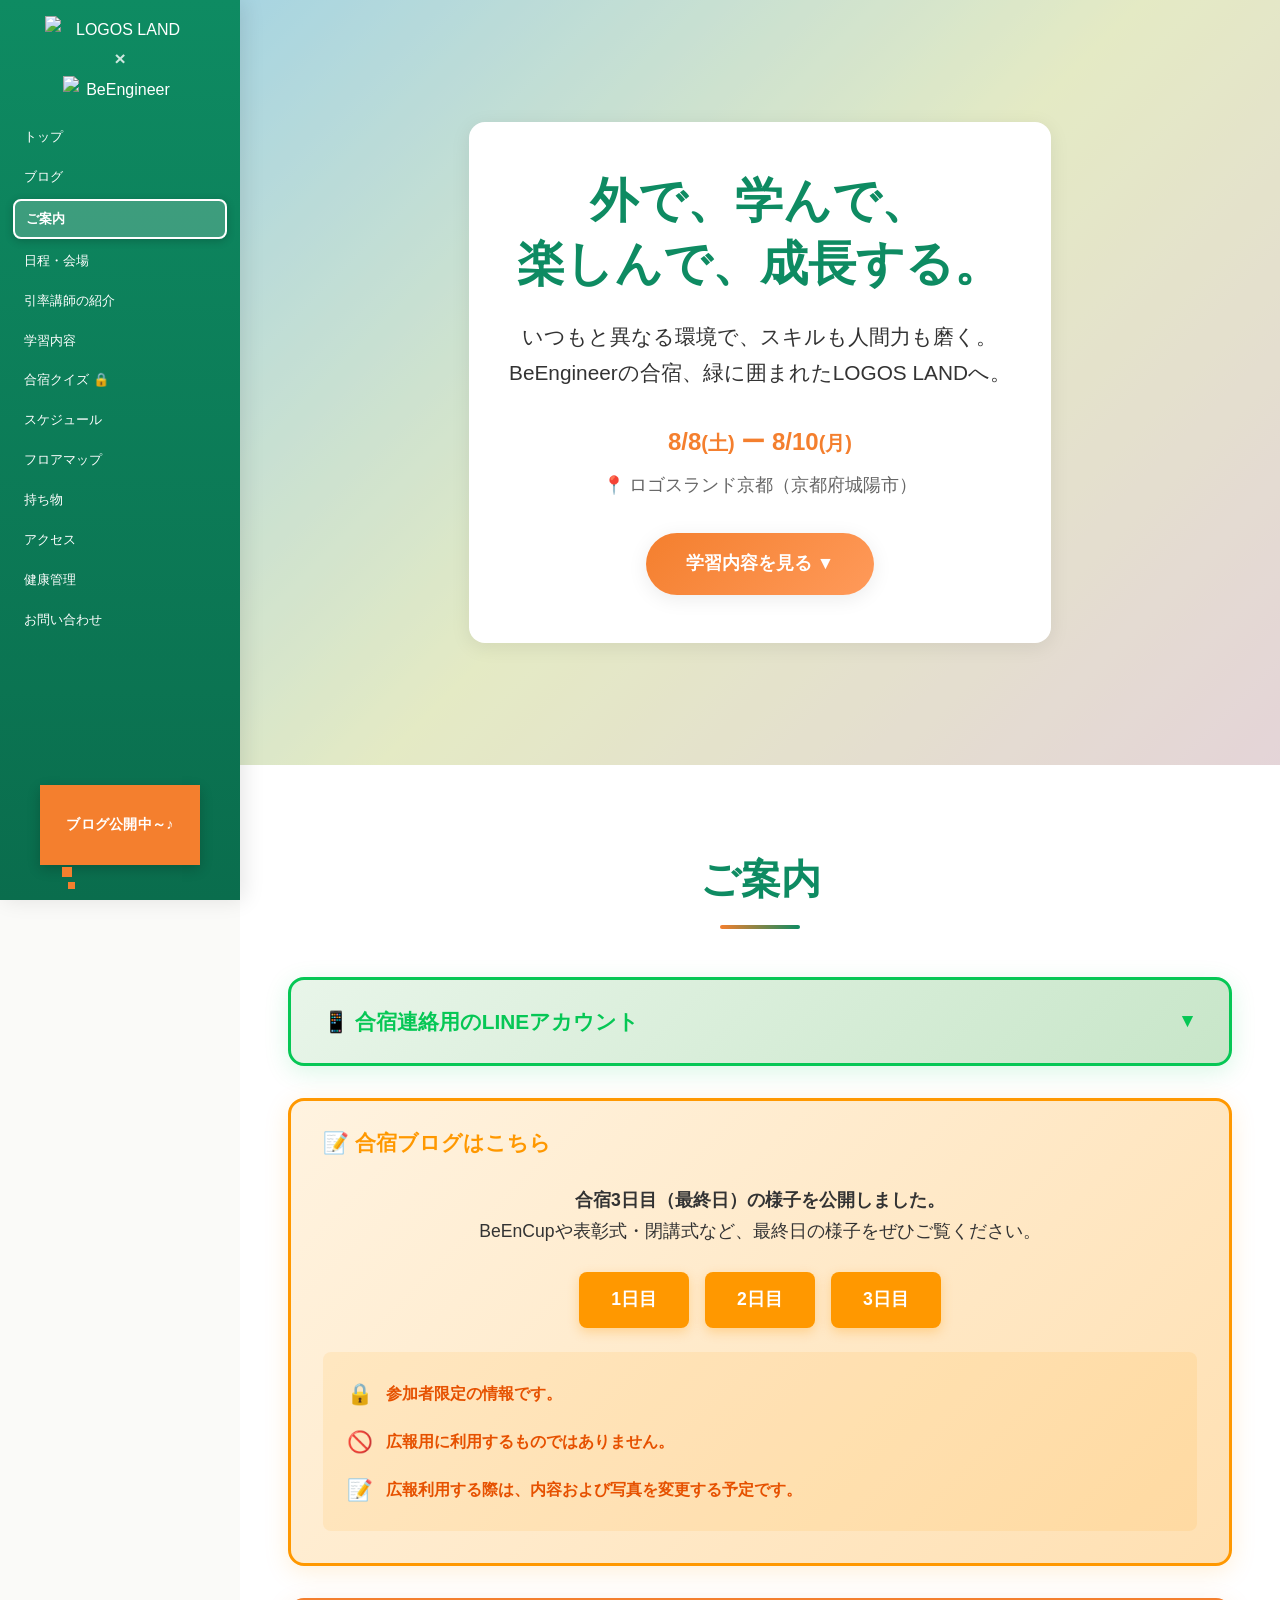
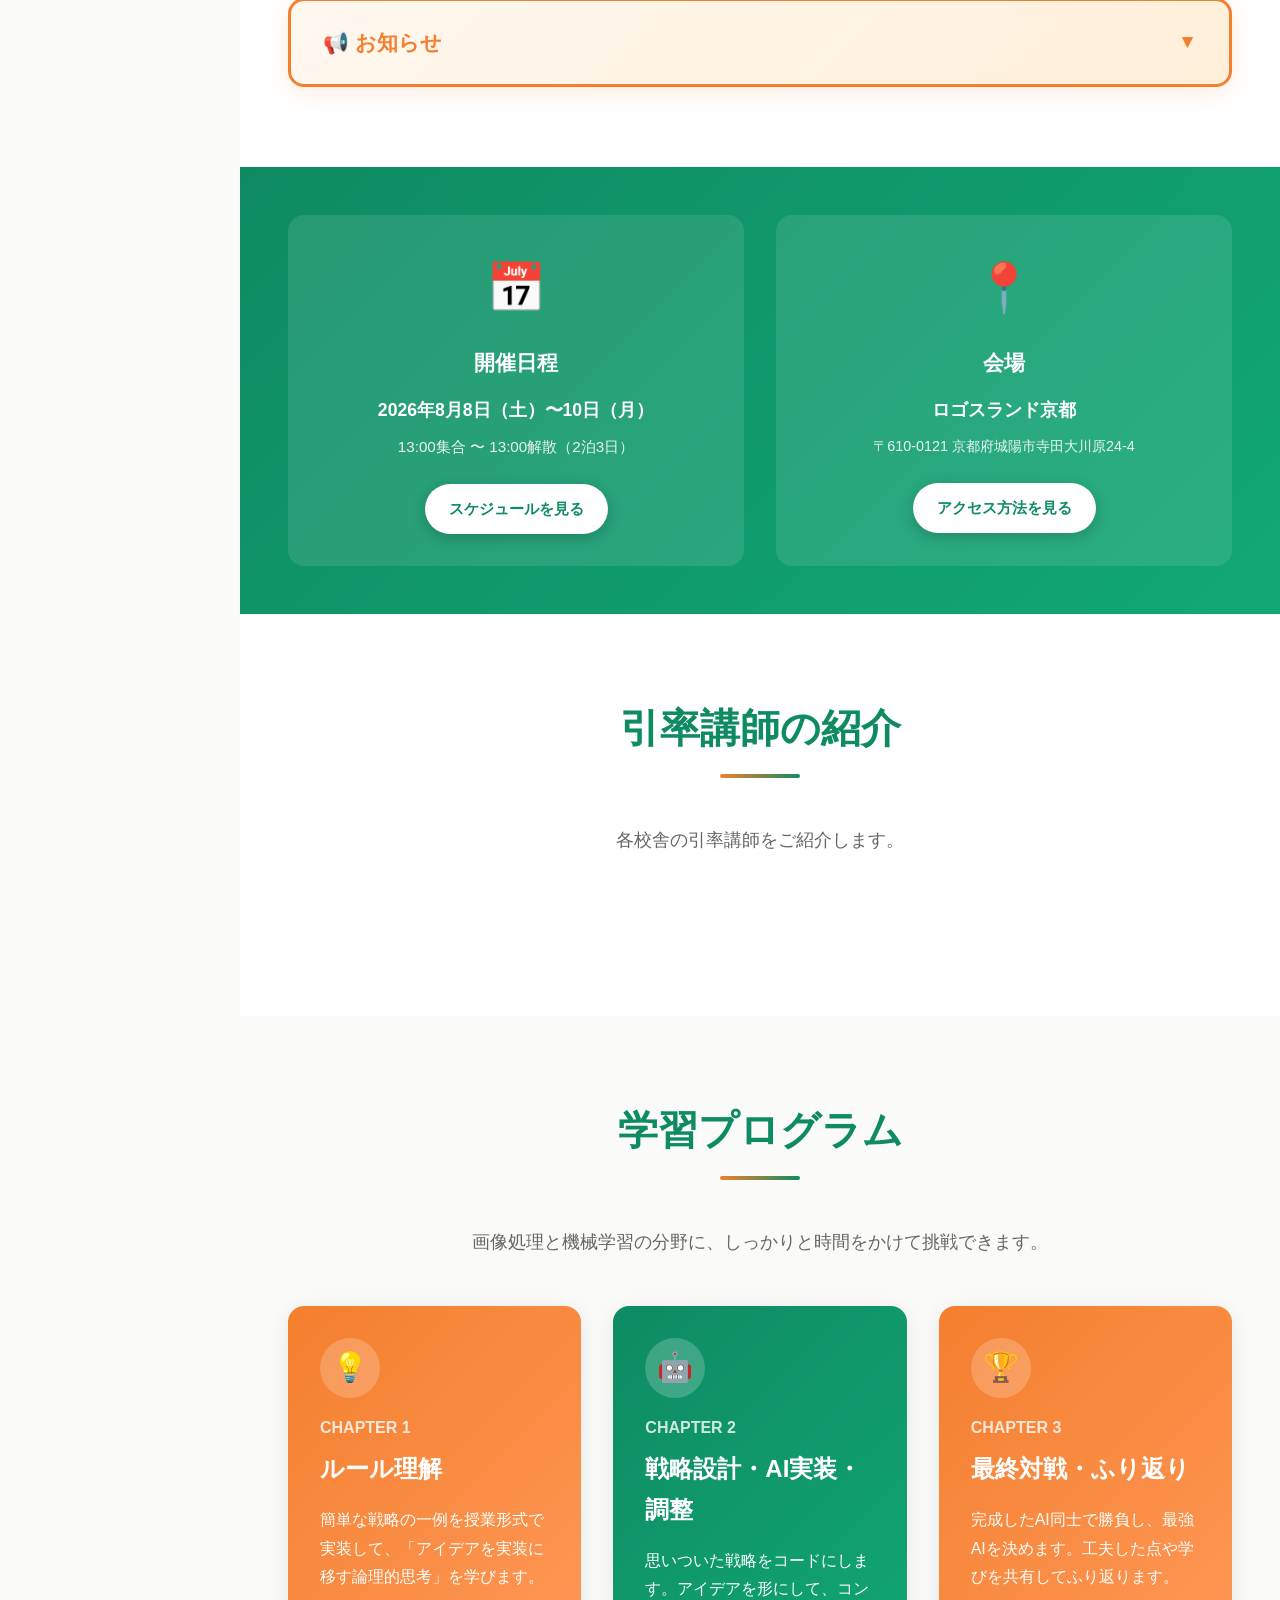
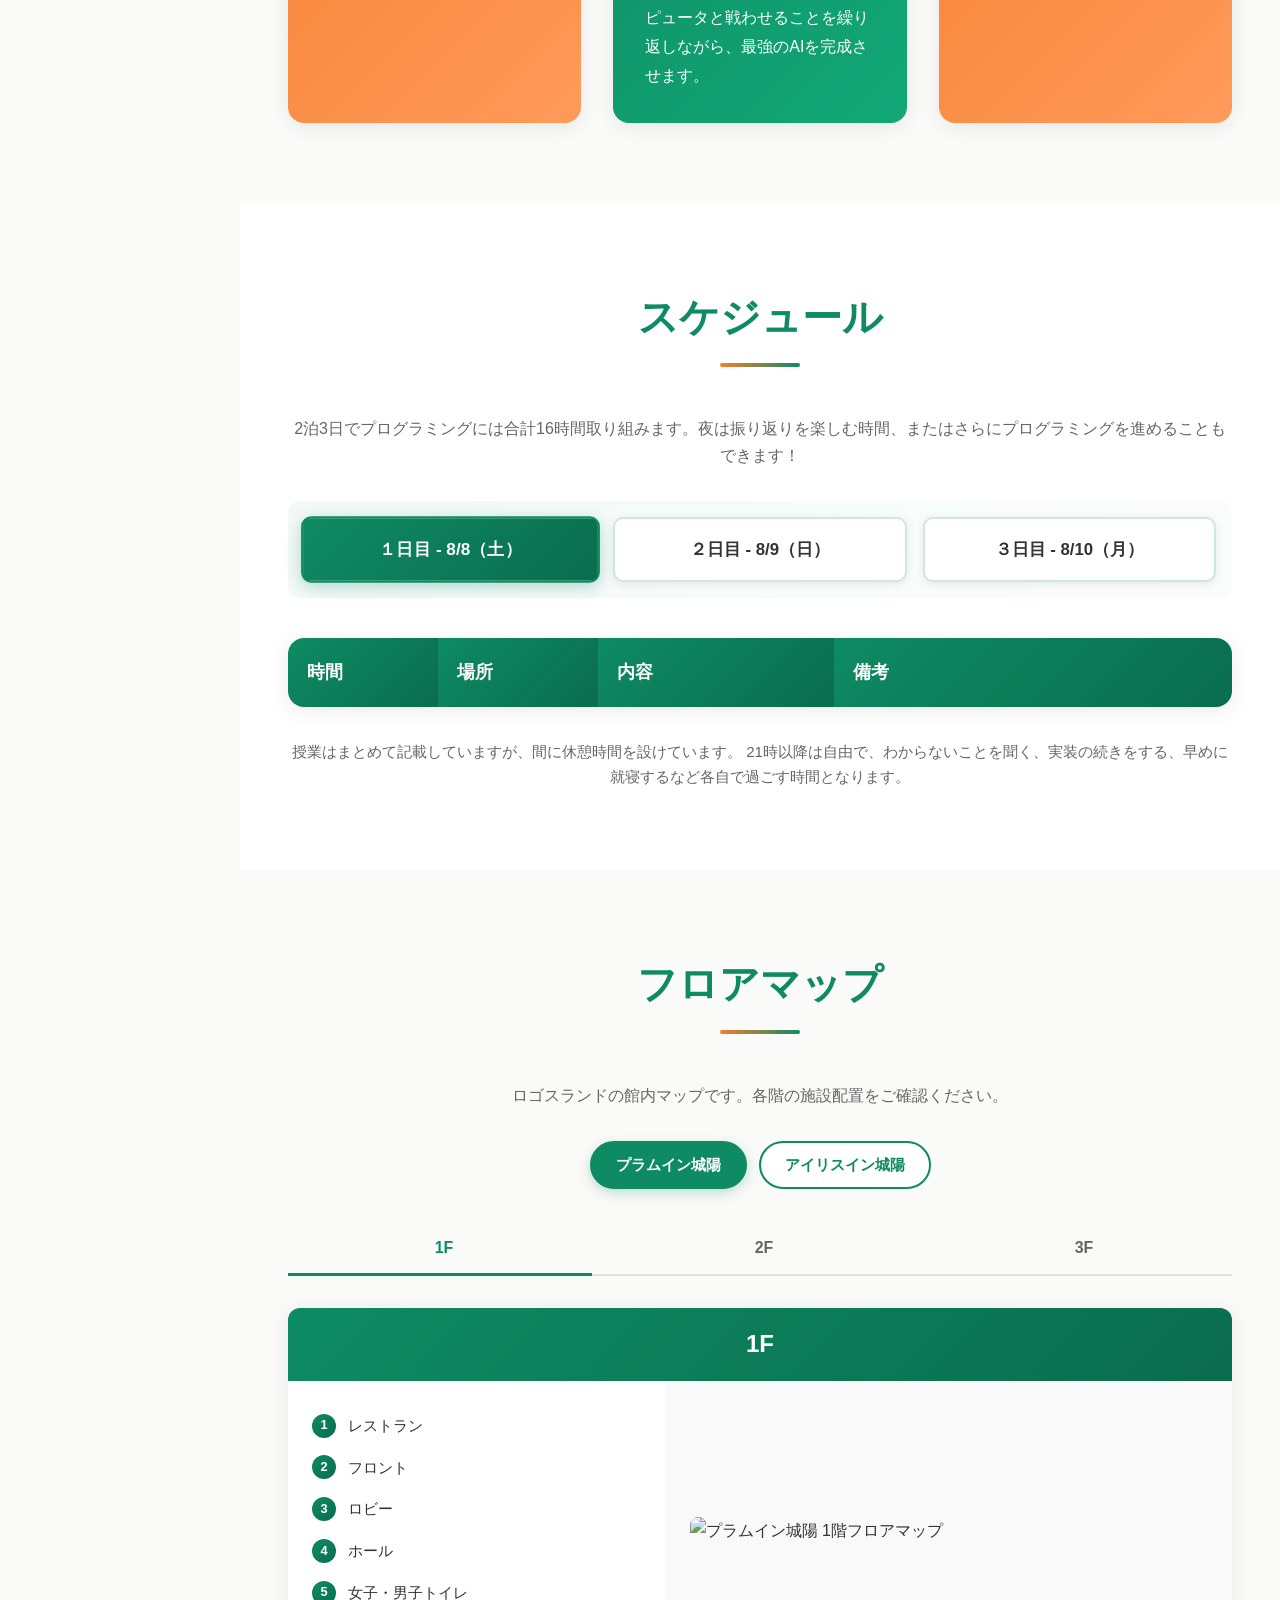
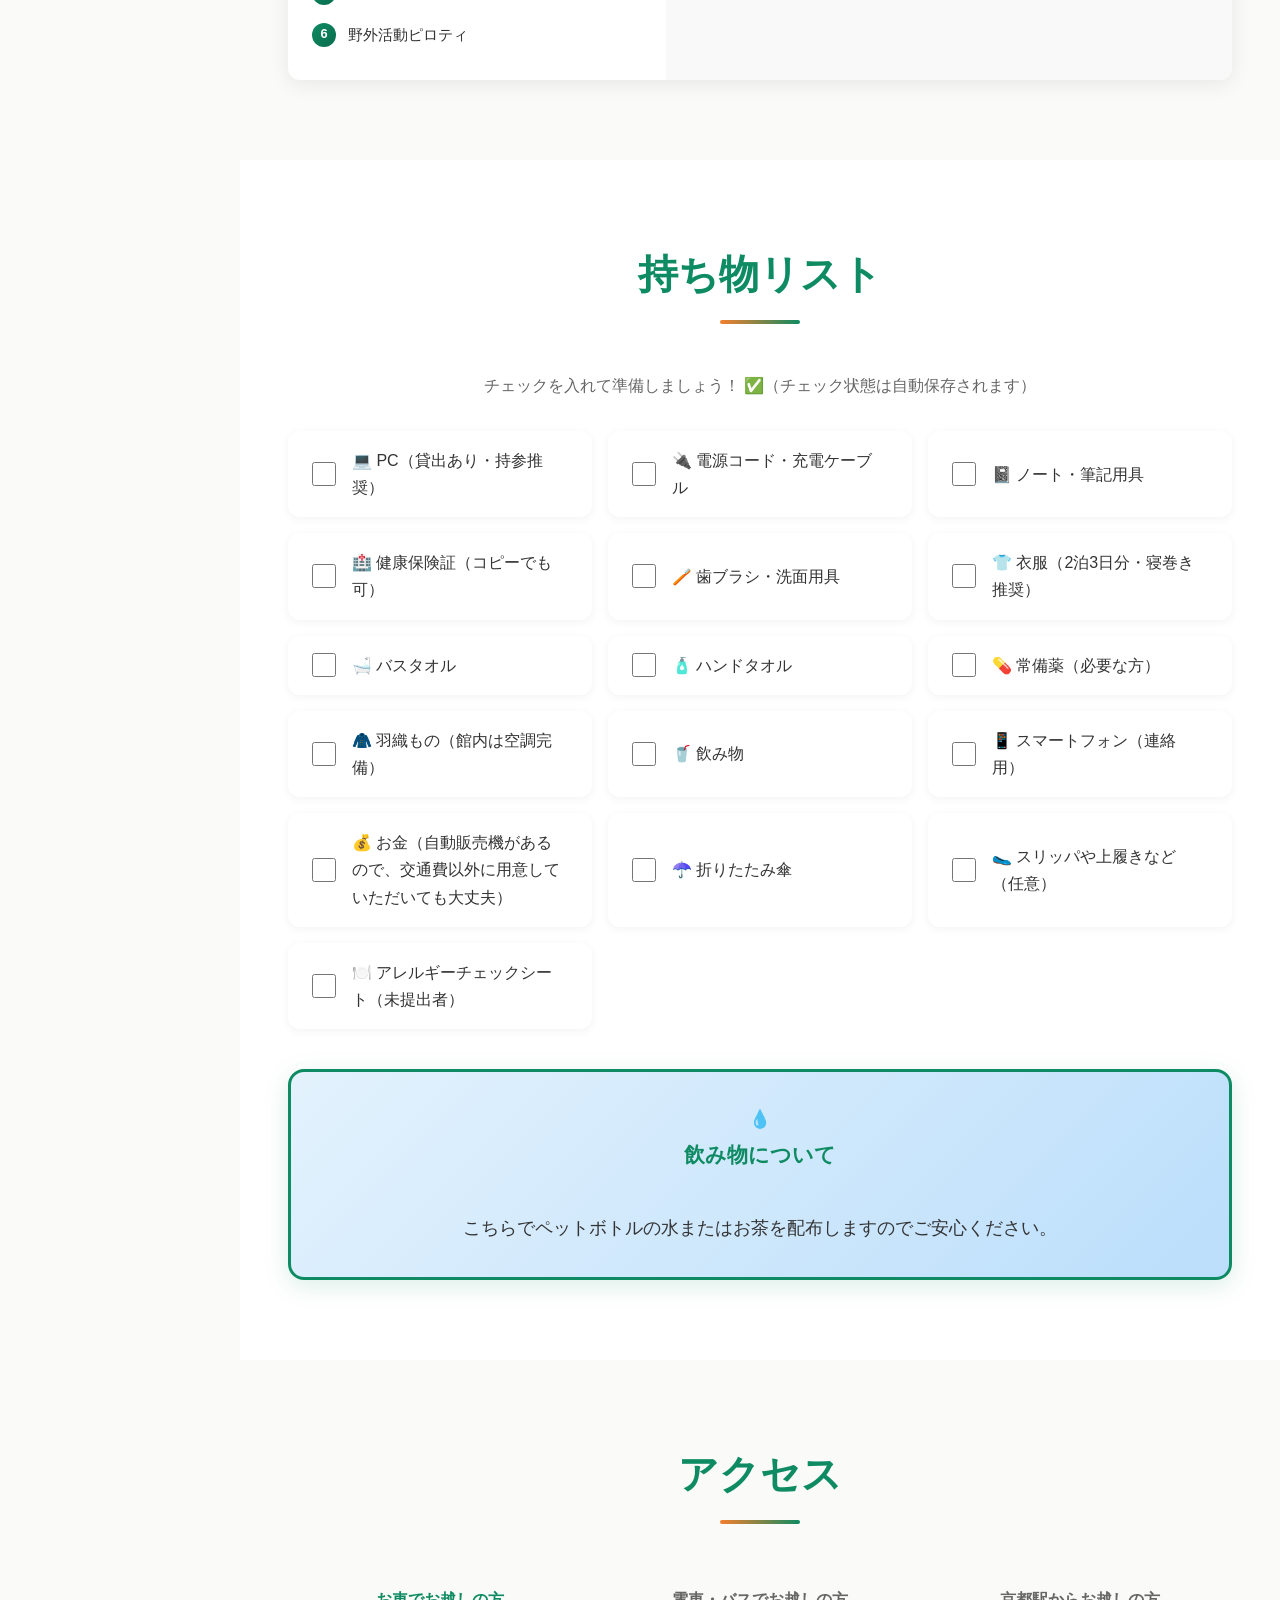
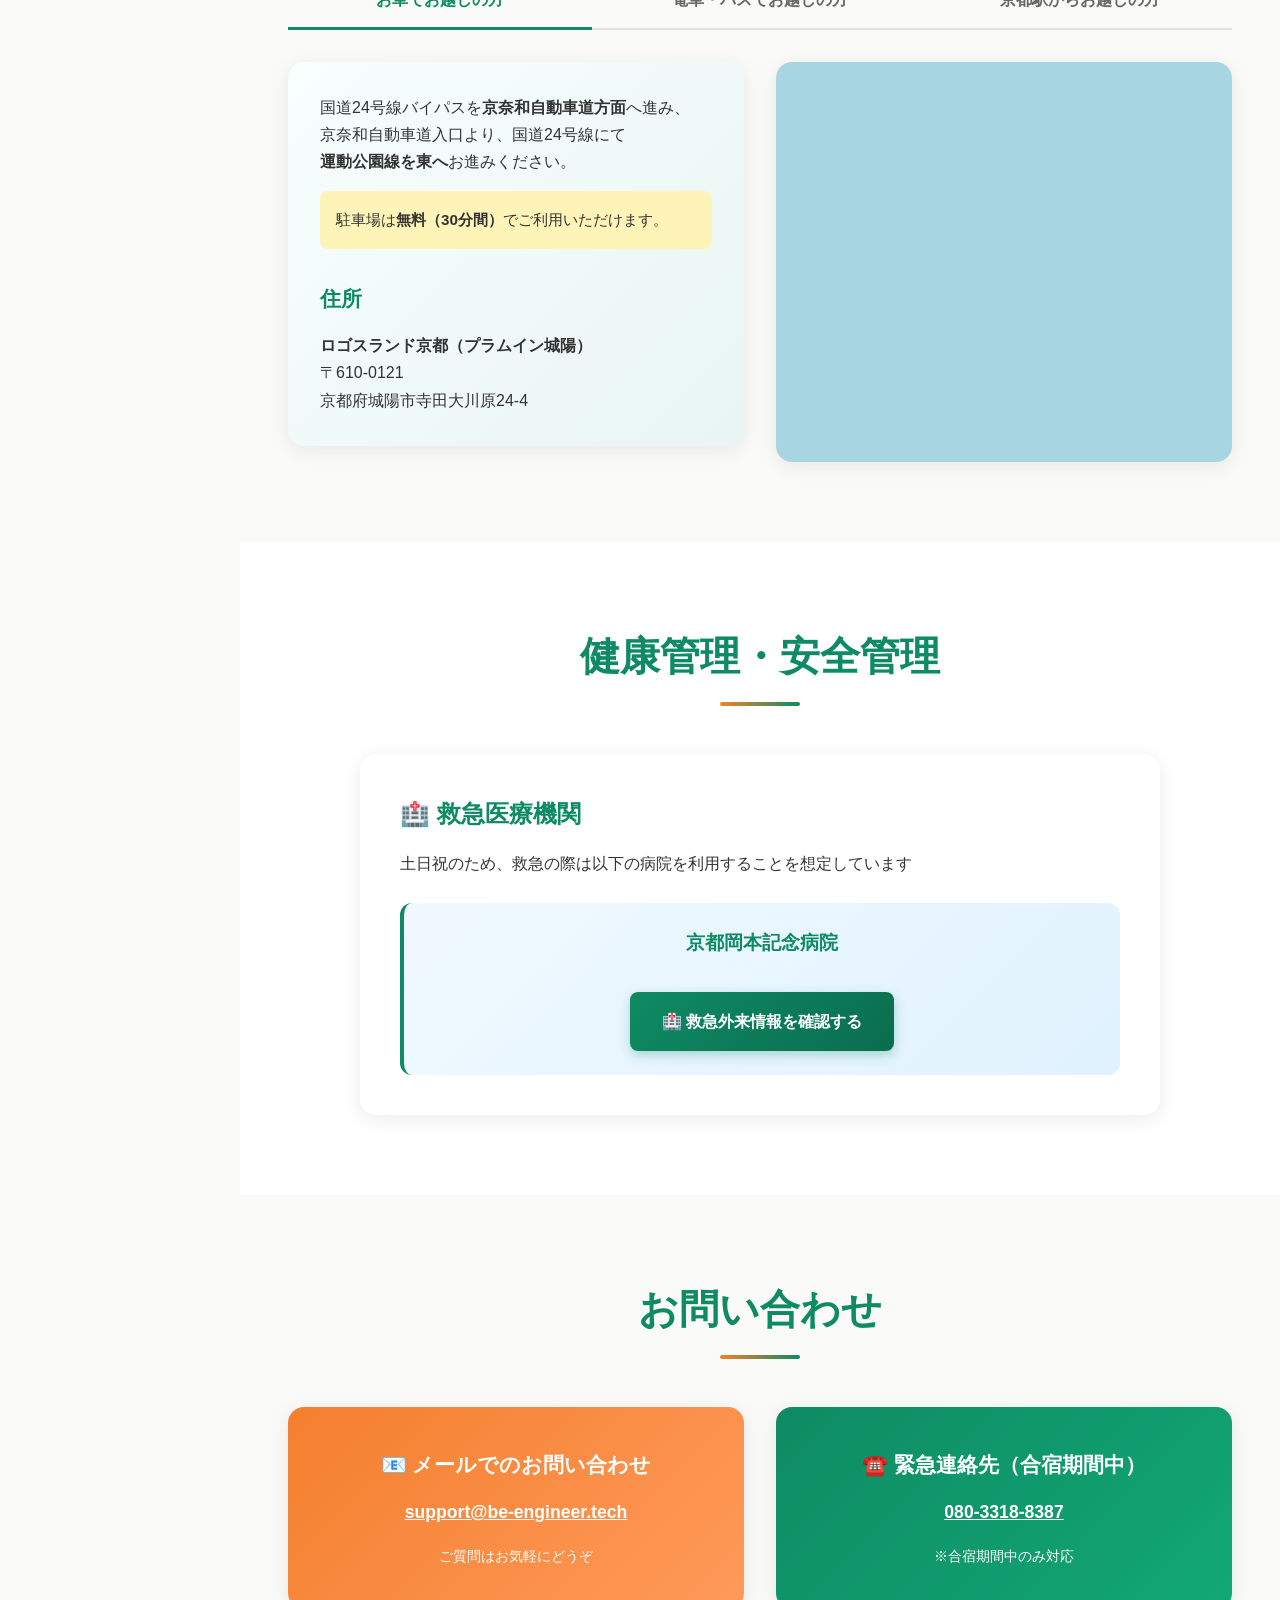
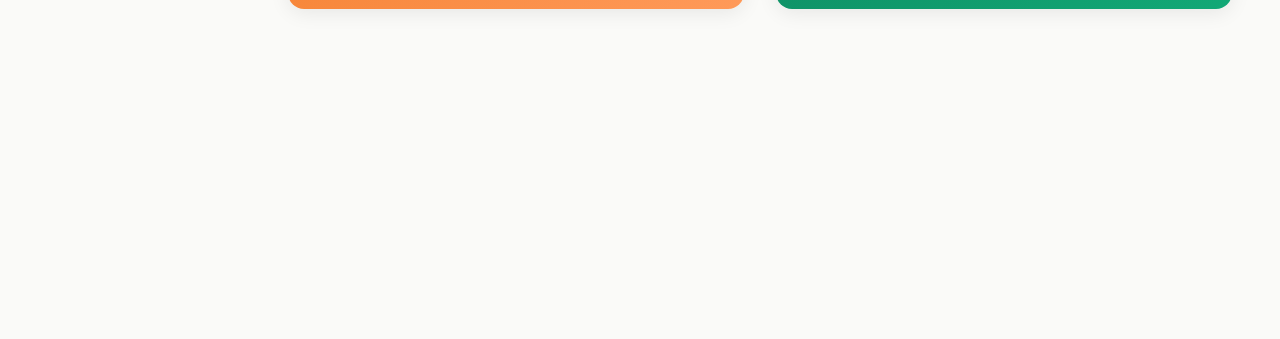
==== index.html @ 3ae6babd "合宿ブログ3日目を公開し、お知らせ・メニューへ掲載する Co-authored-by: Cursor <cursoragent@cursor.com>" ====
<!DOCTYPE html>
<html lang="ja">
<head>
    <meta charset="UTF-8">
    <meta name="viewport" content="width=device-width, initial-scale=1.0">
    <link rel="icon" type="image/svg+xml" href="assets/fav/favicon.svg">
    <meta name="description" content="BeEngineer プログラミング合宿 2026年8月8日〜10日 ロゴスランドで開催">
    <title>BeEngineer Programming Camp | ロゴスランド合宿</title>
    <link rel="stylesheet" href="styles.css">
    </head>
<body>
    <!-- ハンバーガー / サイドバー / オーバーレイ（共通コンポーネント / assets/sidebar.js が描画） -->
    <div id="site-sidebar" data-variant="public"></div>

    <!-- メインコンテンツ -->
    <main class="main-content">
    
        <!-- ヒーローセクション -->
        <section id="hero" class="hero">
            <div class="hero-content">
                <div class="hero-panel">
                <h1 class="hero-title">外で、学んで、<br>楽しんで、成長する。</h1>
                <p class="hero-subtitle">いつもと異なる環境で、<br class="sp-br">スキルも人間力も磨く。<br>BeEngineerの合宿、<br class="sp-br">緑に囲まれたLOGOS LANDへ。</p>
                <div class="hero-date">8/8<small>(土)</small> ー 8/10<small>(月)</small></div>
                <div class="hero-location">📍 ロゴスランド京都（京都府城陽市）</div>
                <a href="#program" class="hero-cta">学習内容を見る ▼</a>
                </div>
            </div>
        </section>

        <!-- ご案内 -->
        <section id="guide" class="section">
            <div class="container">
                <h2 class="section-title">ご案内</h2>
                <!-- <div class="guide-toggle-wrapper" data-guide-toggle>
                    <div class="guide-toggle-header">
                        <span class="guide-toggle-title">📍 集合場所・注意事項を確認</span>
                        <span class="guide-toggle-icon">▼</span>
                    </div>
                    <div class="guide-content">
                    <div class="guide-text">
                        <p class="guide-main">初日13:00ごろから</p>
                        <p class="guide-detail">
                            <strong>JR奈良線・城陽駅の改札前</strong>でスタッフが待機しています<br>
                            （写真の赤枠の範囲にいます！）
                        </p>
                        <p class="guide-detail">
                            <strong>13:07発のバス</strong>までご案内します。
                        </p>
                        <p class="guide-note">
                            ※一緒に乗車しますので、降車のタイミングもご案内します。
                        </p>
                        
                        <div class="guide-notice-inline">
                            <p class="guide-notice-item">
                                <span class="guide-notice-icon">⚠️</span>
                                <strong>城陽駅周辺にはコンビニがありませんのでご注意ください。</strong>
                            </p>
                            <p class="guide-notice-item">
                                <span class="guide-notice-icon">🍱</span>
                                <strong>14:00集合後、合宿プログラム開始となりますので、集合時間までの間に昼食を済ませるようお願いします。</strong>
                            </p>
                            <p class="guide-notice-contact">
                                （判断が難しい場合は、各校舎にご連絡ください。）
                            </p>
                        </div>
                    </div>
                    <div class="guide-image">
                        <img src="assets/guide/station.jpeg" alt="城陽駅 改札前の待ち合わせ場所" loading="lazy">
                    </div>
                    </div>
                </div> -->
                
                <div class="line-info-box" data-line-toggle>
                    <div class="line-toggle-header">
                        <span class="line-toggle-title">📱 合宿連絡用のLINEアカウント</span>
                        <span class="line-toggle-icon">▼</span>
                    </div>
                    <div class="line-info-content-wrapper">
                    <div class="line-info-content">
                        <div class="line-character line-character-left">
                            <img src="assets/fav/dot_boy.svg" alt="キャラクター" class="line-character-img">
                        </div>
                        <div class="line-qr-section">
                            <img src="assets/guide/BeEn2026LINE_QR.png" alt="BeEngineer合宿2026 LINE QRコード" class="line-qr-code">
                            <p class="line-link">
                                <a href="https://lin.ee/WqdaffN" target="_blank" rel="noopener noreferrer">https://lin.ee/WqdaffN</a>
                            </p>
                            <div class="line-text-section">
                                <p class="line-account-name">
                                    <strong>BeEngineer_合宿_2026</strong>
                                </p>
                                <p class="line-description">
                                    合宿関連のご連絡はこちらから送らせていただきます。
                                </p>
                            </div>
                        </div>
                        <div class="line-character line-character-right">
                            <img src="assets/fav/dot_girl.svg" alt="キャラクター" class="line-character-img">
                        </div>
                    </div>
                    </div>
                </div>
                
                <div id="blog" class="blog-update-box" data-blog-update-toggle>
                    <div class="blog-update-header">
                        <span class="blog-update-title">📝 合宿ブログはこちら</span>
                        <span class="blog-update-icon">▼</span>
                    </div>
                    <div class="blog-update-content">
                        <p class="blog-update-text">
                            <strong>合宿3日目（最終日）の様子を公開しました。</strong><br>
                            BeEnCupや表彰式・閉講式など、最終日の様子をぜひご覧ください。
                        </p>
                        <div class="blog-update-links" style="display: flex; gap: 1rem; justify-content: center; flex-wrap: wrap; margin-bottom: 1.5rem;">
                            <a href="blog/day1.html" class="blog-link-btn" data-available-from="2026-08-08T00:00:00">1日目</a>
                            <a href="blog/day2.html" class="blog-link-btn" data-available-from="2026-08-09T00:00:00">2日目</a>
                            <a href="blog/day3.html" class="blog-link-btn" data-available-from="2026-08-10T00:00:00">3日目</a>
                        </div>
                        <div class="blog-update-notice">
                            <p class="blog-notice-item">
                                <span class="blog-notice-icon">🔒</span>
                                <strong>参加者限定の情報です。</strong>
                            </p>
                            <p class="blog-notice-item">
                                <span class="blog-notice-icon">🚫</span>
                                <strong>広報用に利用するものではありません。</strong>
                            </p>
                            <p class="blog-notice-item">
                                <span class="blog-notice-icon">📝</span>
                                <strong>広報利用する際は、内容および写真を変更する予定です。</strong>
                            </p>
                        </div>
                    </div>
                </div>

                <!-- ============================================================
                    お知らせセクション
                    ・カードの中身は assets/news.js の NEWS_ITEMS 配列で管理します。
                    ============================================================ -->
                <div class="news-box" data-news-toggle>
                    <div class="news-toggle-header">
                        <span class="news-toggle-title">📢 お知らせ</span>
                        <span class="news-toggle-icon">▼</span>
                    </div>
                    <div class="news-content-wrapper">
                        <p class="news-intro">合宿に関する大切なお知らせをこちらに掲載します。</p>
                        <div class="news-list" id="news-list" data-news-list>
                        </div>
                    </div>
                </div>
            </div>
        </section>

        <!-- 開催情報バー -->
        <section id="overview" class="section overview-section">
            <div class="container">
                <div class="overview-grid">
                <div class="overview-card">
                    <div class="overview-icon">📅</div>
                    <h3>開催日程</h3>
                    <p class="overview-main">2026年8月8日（土）<br class="sp-br">〜10日（月）</p>
                    <p class="overview-sub">13:00集合 〜 13:00解散<br class="sp-br">（2泊3日）</p>
                    <a href="#schedule" class="overview-btn">
                        スケジュールを見る
                    </a>
                </div>
                
                <div class="overview-card">
                    <div class="overview-icon">📍</div>
                    <h3>会場</h3>
                    <p class="overview-main">ロゴスランド京都</p>
                    <p class="overview-address">〒610-0121 <br class="sp-br">京都府城陽市<br class="sp-br">寺田大川原24-4</p>
                    <a href="#access" class="overview-btn">
                        アクセス方法を見る
                    </a>
                </div>
                </div>
            </div>
        </section>

        <!-- ============================================================
            引率講師の紹介
            ・タブ（校舎）と講師カードの中身は assets/teachers.js の
                TEACHERS データで管理します。
            ・内容の変更・追加は assets/teachers.js を編集してください。
            　（下の2つの空 <div> の中身は JS が自動生成します）
            ============================================================ -->
        <section id="teachers" class="section">
            <div class="container">
                <h2 class="section-title">引率講師の紹介</h2>
                <p class="section-intro">
                    各校舎の引率講師をご紹介します。
                </p>

                <!-- 校舎タブ（JSが自動生成） -->
                <div class="teachers-tabs" data-teachers-tabs role="tablist" aria-label="校舎の切り替え"></div>

                <!-- 講師カード（JSが自動生成） -->
                <div class="teachers-panels" data-teachers-panels></div>
            </div>
        </section>

        <!-- 学習内容 -->
        <section id="program" class="section">
            <div class="container">
                <h2 class="section-title">学習プログラム</h2>
                <p class="section-intro">
                画像処理と機械学習の分野に、しっかりと時間をかけて挑戦できます。
                </p>
                
                <!-- タブボタン（SP版のみ表示） -->
                <div class="program-tabs">
                    <button class="program-tab-btn" data-tab="1">
                        <span class="tab-icon">💡</span>
                        <span class="tab-text">CHAPTER 1</span>
                    </button>
                    <button class="program-tab-btn" data-tab="2">
                        <span class="tab-icon">🤖</span>
                        <span class="tab-text">CHAPTER 2</span>
                    </button>
                    <button class="program-tab-btn" data-tab="3">
                        <span class="tab-icon">🏆</span>
                        <span class="tab-text">CHAPTER 3</span>
                    </button>
                </div>
                
                <!-- コンテンツエリア -->
                <div class="card-grid">
                <div class="card card-orange program-card" data-program-card data-tab-content="1">
                    <div class="card-header">
                        <div class="card-icon">💡</div>
                        <div class="card-header-text">
                            <div class="chapter-number">CHAPTER 1</div>
                            <h3 class="card-title">ルール理解</h3>
                        </div>
                        <span class="toggle-icon">▼</span>
                    </div>
                    <div class="card-content">
                    <p>簡単な戦略の一例を授業形式で実装して、「アイデアを実装に移す論理的思考」を学びます。</p>
                    </div>
                </div>
                
                <div class="card card-green program-card" data-program-card data-tab-content="2">
                    <div class="card-header">
                        <div class="card-icon">🤖</div>
                        <div class="card-header-text">
                            <div class="chapter-number">CHAPTER 2</div>
                            <h3 class="card-title">戦略設計・AI実装・調整</h3>
                        </div>
                        <span class="toggle-icon">▼</span>
                    </div>
                    <div class="card-content">
                    <p>思いついた戦略をコードにします。アイデアを形にして、コンピュータと戦わせることを繰り返しながら、最強のAIを完成させます。</p>
                    </div>
                </div>
                
                <div class="card card-orange program-card" data-program-card data-tab-content="3">
                    <div class="card-header">
                        <div class="card-icon">🏆</div>
                        <div class="card-header-text">
                            <div class="chapter-number">CHAPTER 3</div>
                            <h3 class="card-title">最終対戦・ふり返り</h3>
                        </div>
                        <span class="toggle-icon">▼</span>
                    </div>
                    <div class="card-content">
                    <p>完成したAI同士で勝負し、最強AIを決めます。工夫した点や学びを共有してふり返ります。</p>
                    </div>
                </div>
                </div>
            </div>
        </section>

        <!-- スケジュール -->
        <section id="schedule" class="section">
            <div class="container">
                <h2 class="section-title">スケジュール</h2>
                <p class="section-desc">
                2泊3日でプログラミングには合計16時間取り組みます。夜は振り返りを楽しむ時間、またはさらにプログラミングを進めることもできます！
                </p>
                
                <!-- タブメニュー -->
                <div class="schedule-tabs">
                    <button class="tab-btn active" data-tab="schedule-day1">
                        <span class="tab-emoji"></span> １日目 - 8/8（土）
                    </button>
                    <button class="tab-btn" data-tab="schedule-day2">
                        <span class="tab-emoji"></span> ２日目 - 8/9（日）
                    </button>
                    <button class="tab-btn" data-tab="schedule-day3">
                        <span class="tab-emoji"></span> ３日目 - 8/10（月）
                    </button>
                </div>
                
                <!-- 表の中身は assets/schedule-data.js で管理（assets/schedule.js が描画） -->
                <div class="schedule-table-wrapper">
                <table class="schedule-table">
                    <thead>
                        <tr>
                        <th>時間</th>
                        <th>場所</th>
                        <th>内容</th>
                        <th>備考</th>
                        </tr>
                    </thead>
                    <tbody data-schedule-tbody>
                        <!-- assets/schedule.js が描画 -->
                    </tbody>
                </table>
                </div>
                
                <!-- 1日目・2日目のタブでのみ表示（data-note-days で指定 / script.js が制御） -->
                <p class="section-note" data-schedule-note data-note-days="schedule-day1 schedule-day2">
                授業はまとめて記載していますが、間に休憩時間を設けています。
                21時以降は自由で、わからないことを聞く、実装の続きをする、早めに就寝するなど各自で過ごす時間となります。
                </p>
            </div>
        </section>

        <!-- フロアマップ -->
        <section id="floormap" class="section">
            <div class="container">
                <h2 class="section-title">フロアマップ</h2>
                <p class="section-desc">
                    ロゴスランドの館内マップです。各階の施設配置をご確認ください。
                </p>

                <!-- 施設タブ：プラムイン城陽 / アイリスイン城陽 -->
                <div class="facility-tabs" role="tablist" aria-label="施設の切り替え">
                    <button class="facility-tab-btn active" data-facility="plum" role="tab" aria-selected="true">
                        プラムイン城陽
                    </button>
                    <button class="facility-tab-btn" data-facility="iris" role="tab" aria-selected="false">
                        アイリスイン城陽
                    </button>
                </div>

                <!-- プラムイン城陽 -->
                <div class="facility-content active" data-facility-content="plum" role="tabpanel">
                    <!-- フロアマップタブ -->
                    <div class="floormap-tabs">
                        <button class="floormap-tab-btn active" data-floor="floor-1f">
                            <span class="floor-icon"></span> 1F
                        </button>
                        <button class="floormap-tab-btn" data-floor="floor-2f">
                            <span class="floor-icon"></span> 2F
                        </button>
                        <button class="floormap-tab-btn" data-floor="floor-3f">
                            <span class="floor-icon"></span> 3F
                        </button>
                    </div>

                    <div class="floormap-grid">
                        <!-- 1F -->
                        <div class="floormap-item active" data-floormap-item data-floor-content="floor-1f">
                            <div class="floormap-header" data-floormap-header>
                                <h3 class="floormap-title">1F</h3>
                                <span class="floormap-toggle-icon">▼</span>
                            </div>
                            <div class="floormap-content">
                                <div class="floormap-legend">
                                    <ul>
                                        <li><span class="legend-number">1</span> レストラン</li>
                                        <li><span class="legend-number">2</span> フロント</li>
                                        <li><span class="legend-number">3</span> ロビー</li>
                                        <li><span class="legend-number">4</span> ホール</li>
                                        <li><span class="legend-number">5</span> 女子・男子トイレ</li>
                                        <li><span class="legend-number">6</span> 野外活動ピロティ</li>
                                    </ul>
                                </div>
                                <div class="floormap-image">
                                    <img src="assets/map/pluminn_1f.png" alt="プラムイン城陽 1階フロアマップ" loading="lazy">
                                </div>
                            </div>
                        </div>

                        <!-- 2F -->
                        <div class="floormap-item" data-floormap-item data-floor-content="floor-2f">
                            <div class="floormap-header" data-floormap-header>
                                <h3 class="floormap-title">2F</h3>
                                <span class="floormap-toggle-icon">▼</span>
                            </div>
                            <div class="floormap-content">
                                <div class="floormap-legend">
                                    <ul>
                                        <li><span class="legend-number">1</span> 女子浴室・更衣室</li>
                                        <li><span class="legend-number">2</span> 男子浴室・更衣室</li>
                                        <li><span class="legend-number">3</span> 女子・男子トイレ</li>
                                        <li><span class="legend-number">4</span> ロビー</li>
                                        <li><span class="legend-number">5</span> フリースペース</li>
                                        <li><span class="legend-number">6</span> 宿泊室</li>
                                    </ul>
                                </div>
                                <div class="floormap-image">
                                    <img src="assets/map/pluminn_2f.png" alt="プラムイン城陽 2階フロアマップ" loading="lazy">
                                </div>
                            </div>
                        </div>

                        <!-- 3F -->
                        <div class="floormap-item" data-floormap-item data-floor-content="floor-3f">
                            <div class="floormap-header" data-floormap-header>
                                <h3 class="floormap-title">3F</h3>
                                <span class="floormap-toggle-icon">▼</span>
                            </div>
                            <div class="floormap-content">
                                <div class="floormap-legend">
                                    <ul>
                                        <li><span class="legend-number">1</span> BBQテラス</li>
                                        <li><span class="legend-number">2</span> 研修室</li>
                                        <li><span class="legend-number">3</span> 女子・男子トイレ</li>
                                        <li><span class="legend-number">4</span> ロビー</li>
                                        <li><span class="legend-number">5</span> 宿泊室</li>
                                    </ul>
                                </div>
                                <div class="floormap-image">
                                    <img src="assets/map/pluminn_3f.png" alt="プラムイン城陽 3階フロアマップ" loading="lazy">
                                </div>
                            </div>
                        </div>
                    </div>
                </div>

                <!-- アイリスイン城陽 -->
                <div class="facility-content" data-facility-content="iris" role="tabpanel">
                    <!-- フロアマップタブ -->
                    <div class="floormap-tabs">
                        <button class="floormap-tab-btn active" data-floor="iris-1f">
                            <span class="floor-icon"></span> 1F
                        </button>
                        <button class="floormap-tab-btn" data-floor="iris-2f">
                            <span class="floor-icon"></span> 2F
                        </button>
                    </div>

                    <div class="floormap-grid">
                        <!-- アイリス 1F -->
                        <div class="floormap-item active" data-floormap-item data-floor-content="iris-1f">
                            <div class="floormap-header" data-floormap-header>
                                <h3 class="floormap-title">1F</h3>
                                <span class="floormap-toggle-icon">▼</span>
                            </div>
                            <div class="floormap-content">
                                <div class="floormap-legend">
                                    <ul>
                                        <li><span class="legend-number">1</span> 実演スペース</li>
                                        <li><span class="legend-number">2</span> ショップ</li>
                                        <li><span class="legend-number">3</span> ロビー＆ショップ</li>
                                        <li><span class="legend-number">4</span> 宿泊室</li>
                                        <li><span class="legend-number">5</span> 女子・男子トイレ</li>
                                    </ul>
                                </div>
                                <div class="floormap-image">
                                    <img src="assets/map/irisinn_1f.png" alt="アイリスイン城陽 1階フロアマップ" loading="lazy">
                                </div>
                            </div>
                        </div>

                        <!-- アイリス 2F -->
                        <div class="floormap-item" data-floormap-item data-floor-content="iris-2f">
                            <div class="floormap-header" data-floormap-header>
                                <h3 class="floormap-title">2F</h3>
                                <span class="floormap-toggle-icon">▼</span>
                            </div>
                            <div class="floormap-content">
                                <div class="floormap-legend">
                                    <ul>
                                        <li><span class="legend-number">1</span> 大浴場・小浴場</li>
                                        <li><span class="legend-number">2</span> 女子・男子トイレ</li>
                                        <li><span class="legend-number">3</span> 宿泊室</li>
                                        <li><span class="legend-number">4</span> ロビー</li>
                                        <li><span class="legend-number">5</span> LOGOS KID&rsquo;S MINI PARK</li>
                                        <li><span class="legend-number">6</span> カフェ</li>
                                    </ul>
                                </div>
                                <div class="floormap-image">
                                    <img src="assets/map/irisinn_2f.png" alt="アイリスイン城陽 2階フロアマップ" loading="lazy">
                                </div>
                            </div>
                        </div>
                    </div>
                </div>
            </div>
        </section>

        <!-- 持ち物リスト -->
        <section id="items" class="section">
            <div class="container">
                <h2 class="section-title">持ち物リスト</h2>
                <p class="section-desc">
                チェックを入れて準備しましょう！ ✅<br class="sp-br">（チェック状態は自動保存されます）
                </p>
                
                <!-- PC版 -->
                <div class="checklist checklist-pc" id="checklist">
                    <div class="checklist-item">
                        <input type="checkbox" id="item1" data-item="item1">
                        <label for="item1">💻 PC（貸出あり・持参推奨）</label>
                    </div>
                    <div class="checklist-item">
                        <input type="checkbox" id="item2" data-item="item2">
                        <label for="item2">🔌 電源コード・充電ケーブル</label>
                    </div>
                    <div class="checklist-item">
                        <input type="checkbox" id="item3" data-item="item3">
                        <label for="item3">📓 ノート・筆記用具</label>
                    </div>
                    <div class="checklist-item">
                        <input type="checkbox" id="item4" data-item="item4">
                        <label for="item4">🏥 健康保険証（コピーでも可）</label>
                    </div>
                    <div class="checklist-item">
                        <input type="checkbox" id="item5" data-item="item5">
                        <label for="item5">🪥 歯ブラシ・洗面用具</label>
                    </div>
                    <div class="checklist-item">
                        <input type="checkbox" id="item6" data-item="item6">
                        <label for="item6">👕 衣服（2泊3日分・寝巻き推奨）</label>
                    </div>
                    <div class="checklist-item">
                        <input type="checkbox" id="item7" data-item="item7">
                        <label for="item7">🛁 バスタオル</label>
                    </div>
                    <div class="checklist-item">
                        <input type="checkbox" id="item8" data-item="item8">
                        <label for="item8">🧴 ハンドタオル</label>
                    </div>
                    <div class="checklist-item">
                        <input type="checkbox" id="item9" data-item="item9">
                        <label for="item9">💊 常備薬（必要な方）</label>
                    </div>
                    <div class="checklist-item">
                        <input type="checkbox" id="item10" data-item="item10">
                        <label for="item10">🧥 羽織もの（館内は空調完備）</label>
                    </div>
                    <div class="checklist-item">
                        <input type="checkbox" id="item11" data-item="item11">
                        <label for="item11">🥤 飲み物</label>
                    </div>
                    <div class="checklist-item">
                        <input type="checkbox" id="item12" data-item="item12">
                        <label for="item12">📱 スマートフォン（連絡用）</label>
                    </div>
                    <div class="checklist-item">
                        <input type="checkbox" id="item13" data-item="item13">
                        <label for="item13">💰 お金（自動販売機があるので、交通費以外に用意していただいても大丈夫）</label>
                    </div>
                    <div class="checklist-item">
                        <input type="checkbox" id="item14" data-item="item14">
                        <label for="item14">☂️ 折りたたみ傘</label>
                    </div>
                    <div class="checklist-item">
                        <input type="checkbox" id="item15" data-item="item15">
                        <label for="item15">🥿 スリッパや上履きなど（任意）</label>
                    </div>
                    <div class="checklist-item">
                        <input type="checkbox" id="item16" data-item="item16">
                        <label for="item16">🍽️ アレルギーチェックシート（未提出者）</label>
                    </div>
                </div>
                
                <!-- SP版用のトグル形式 -->
                <div class="items-mobile" data-items-mobile>
                    <div class="items-mobile-header">
                        <span class="items-mobile-title">持ち物を確認する</span>
                        <span class="items-toggle-icon">▼</span>
                    </div>
                    <div class="items-mobile-content">
                        <div class="checklist" id="checklist-mobile">
                            <div class="checklist-item">
                                <input type="checkbox" id="item1-mobile" data-item="item1">
                                <label for="item1-mobile">💻 PC（貸出あり・持参推奨）</label>
                            </div>
                            <div class="checklist-item">
                                <input type="checkbox" id="item2-mobile" data-item="item2">
                                <label for="item2-mobile">🔌 電源コード・充電ケーブル</label>
                            </div>
                            <div class="checklist-item">
                                <input type="checkbox" id="item3-mobile" data-item="item3">
                                <label for="item3-mobile">📓 ノート・筆記用具</label>
                            </div>
                            <div class="checklist-item">
                                <input type="checkbox" id="item4-mobile" data-item="item4">
                                <label for="item4-mobile">🏥 健康保険証（コピーでも可）</label>
                            </div>
                            <div class="checklist-item">
                                <input type="checkbox" id="item5-mobile" data-item="item5">
                                <label for="item5-mobile">🪥 歯ブラシ・洗面用具</label>
                            </div>
                            <div class="checklist-item">
                                <input type="checkbox" id="item6-mobile" data-item="item6">
                                <label for="item6-mobile">👕 衣服（2泊3日分・寝巻き推奨）</label>
                            </div>
                            <div class="checklist-item">
                                <input type="checkbox" id="item7-mobile" data-item="item7">
                                <label for="item7-mobile">🛁 バスタオル</label>
                            </div>
                            <div class="checklist-item">
                                <input type="checkbox" id="item8-mobile" data-item="item8">
                                <label for="item8-mobile">🧴 ハンドタオル</label>
                            </div>
                            <div class="checklist-item">
                                <input type="checkbox" id="item9-mobile" data-item="item9">
                                <label for="item9-mobile">💊 常備薬（必要な方）</label>
                            </div>
                            <div class="checklist-item">
                                <input type="checkbox" id="item10-mobile" data-item="item10">
                                <label for="item10-mobile">🧥 羽織もの（館内は空調完備）</label>
                            </div>
                            <div class="checklist-item">
                                <input type="checkbox" id="item11-mobile" data-item="item11">
                                <label for="item11-mobile">🥤 水筒（持参推奨）</label>
                            </div>
                            <div class="checklist-item">
                                <input type="checkbox" id="item12-mobile" data-item="item12">
                                <label for="item12-mobile">📱 スマートフォン（連絡用）</label>
                            </div>
                            <div class="checklist-item">
                                <input type="checkbox" id="item13-mobile" data-item="item13">
                                <label for="item13-mobile">💰 お金（自動販売機があるので、交通費以外に用意していただいても大丈夫）</label>
                            </div>
                            <div class="checklist-item">
                                <input type="checkbox" id="item14-mobile" data-item="item14">
                                <label for="item14-mobile">☂️ 折りたたみ傘</label>
                            </div>
                            <div class="checklist-item">
                                <input type="checkbox" id="item15-mobile" data-item="item15">
                                <label for="item15-mobile">🥿 スリッパや上履きなど（任意）</label>
                            </div>
                            <div class="checklist-item">
                                <input type="checkbox" id="item16-mobile" data-item="item16">
                                <label for="item16-mobile">🍽️ アレルギーチェックシート（未提出者）</label>
                            </div>
                        </div>
                    </div>
                </div>
                
                <div class="drink-notice">
                    <p class="section-note">
                        💧 <strong>飲み物について</strong><br>
                        こちらでペットボトルの水またはお茶を配布しますのでご安心ください。
                    </p>
                </div>
            </div>
        </section>

        <!-- アクセス -->
        <section id="access" class="section">
            <div class="container">
                <h2 class="section-title">アクセス</h2>
                
                <div class="access-content">
                    <!-- PC版用のタブレイアウト -->
                    <div class="access-pc">
                        <!-- タブメニュー -->
                        <div class="access-tabs">
                            <button class="access-tab-btn active" data-access-tab="car">お車でお越しの方</button>
                            <button class="access-tab-btn" data-access-tab="train">電車・バスでお越しの方</button>
                            <button class="access-tab-btn" data-access-tab="kyoto">京都駅からお越しの方</button>
                        </div>
                        
                        <!-- 2カラムレイアウト -->
                        <div class="access-layout">
                            <!-- 左側：タブコンテンツ -->
                            <div class="access-tab-content-wrapper">
                                <!-- お車でお越しの方 -->
                                <div class="access-tab-content active" id="access-car">
                                    <div class="access-info-box">
                                        <p>
                                            国道24号線バイパスを<strong>京奈和自動車道方面</strong>へ進み、<br>
                                            京奈和自動車道入口より、国道24号線にて<br>
                                            <strong>運動公園線を東へ</strong>お進みください。
                                        </p>
                                        <p class="access-note access-note-yellow">
                                            駐車場は<strong>無料（30分間）</strong>でご利用いただけます。
                                        </p>
                                        
                                        <h3 class="access-subtitle">住所</h3>
                                        <p>
                                            <strong>ロゴスランド京都（プラムイン城陽）</strong><br>
                                            〒610-0121<br>
                                            京都府城陽市寺田大川原24-4
                                        </p>
                                    </div>
                                </div>
                                
                                <!-- 電車・バスでお越しの方 -->
                                <div class="access-tab-content" id="access-train">
                                    <div class="access-info-box">
                                        <p>
                                            <strong>JR奈良線・城陽駅前</strong>、または
                                            <strong>近鉄京都線・寺田駅前</strong>から路線バスに乗車
                                        </p>
                                        <p class="access-arrow">
                                            ↓<br>
                                            <strong>「プラムイン城陽」停留所で下車</strong>
                                        </p>
                                        <p class="access-note access-note-blue">
                                            運賃：<strong>200円</strong>
                                        </p>
                                        
                                        <h3 class="access-subtitle">住所</h3>
                                        <p>
                                            <strong>ロゴスランド京都（プラムイン城陽）</strong><br>
                                            〒610-0121<br>
                                            京都府城陽市寺田大川原24-4
                                        </p>
                                    </div>
                                </div>
                                
                                <!-- 京都駅からお越しの方 -->
                                <div class="access-tab-content" id="access-kyoto">
                                    <div class="access-info-box">
                                        <p class="kyoto-team-label">東京・横浜チーム向け</p>
                                        <div class="access-flow">
                                            <div class="flow-step">
                                                <div class="flow-number">1</div>
                                                <div class="flow-content">
                                                    <strong>JR京都駅</strong><br>
                                                    <span class="flow-detail">JR奈良線に乗車</span>
                                                </div>
                                            </div>
                                            <div class="flow-arrow">↓</div>
                                            <div class="flow-step">
                                                <div class="flow-number">2</div>
                                                <div class="flow-content">
                                                    <strong>JR城陽駅</strong><br>
                                                    <span class="flow-detail">約25分・運賃 <strong class="fare-highlight">380円</strong></span>
                                                </div>
                                            </div>
                                            <div class="flow-arrow">↓</div>
                                            <div class="flow-step">
                                                <div class="flow-number">3</div>
                                                <div class="flow-content">
                                                    <strong>城陽駅前バス停</strong><br>
                                                    <span class="flow-detail">路線バスに乗車</span>
                                                </div>
                                            </div>
                                            <div class="flow-arrow">↓</div>
                                            <div class="flow-step">
                                                <div class="flow-number">4</div>
                                                <div class="flow-content">
                                                    <strong>プラムイン城陽</strong><br>
                                                    <span class="flow-detail">約10分・運賃 <strong class="fare-highlight">200円</strong></span>
                                                </div>
                                            </div>
                                        </div>
                                        <p class="access-note access-note-green">
                                            <strong>合計運賃：580円</strong>（京都駅～プラムイン城陽）
                                        </p>
                                    </div>
                                </div>
                            </div>
                            
                            <!-- 右側：地図 -->
                            <div class="map-container">
                                <!-- Google Map埋め込み（ロゴスランド京都） -->
                                <iframe 
                                    class="access-map"
                                    src="https://www.google.com/maps/embed?pb=!1m18!1m12!1m3!1d3274.050111020896!2d135.79500497618534!3d34.854968172865334!2m3!1f0!2f0!3f0!3m2!1i1024!2i768!4f13.1!3m3!1m2!1s0x600116d2da8f6fdb%3A0xe0957dd752a7c4f8!2z44Ot44K044K544Op44Oz44OJIO-8iExPR09TIExBTkTvvIk!5e0!3m2!1sja!2sus!4v1762429337173!5m2!1sja!2sus" 
                                    width="600" 
                                    height="450" 
                                    allowfullscreen="" 
                                    loading="lazy" 
                                    referrerpolicy="no-referrer-when-downgrade">
                                </iframe>
                            </div>
                        </div>
                    </div>
                    
                    <!-- SP版用のトグル形式 -->
                    <div class="access-mobile">
                        <div class="access-item" data-access-item>
                            <div class="access-item-header">
                                <span class="access-item-title">お車でお越しの方</span>
                                <span class="access-toggle-icon">▼</span>
                            </div>
                            <div class="access-item-content">
                                <p>
                                    国道24号線バイパスを<strong>京奈和自動車道方面</strong>へ進み、<br>
                                    京奈和自動車道入口より、国道24号線にて<br>
                                    <strong>運動公園線を東へ</strong>お進みください。
                                </p>
                                <p class="access-note access-note-yellow">
                                    駐車場は<strong>無料（30分間）</strong>でご利用いただけます。
                                </p>
                            </div>
                        </div>
                        
                        <div class="access-item" data-access-item>
                            <div class="access-item-header">
                                <span class="access-item-title">電車・バスでお越しの方</span>
                                <span class="access-toggle-icon">▼</span>
                            </div>
                            <div class="access-item-content">
                                <p>
                                    <strong>JR奈良線・城陽駅前</strong>、または
                                    <strong>近鉄京都線・寺田駅前</strong>から路線バスに乗車
                                </p>
                                <p class="access-arrow">
                                    ↓<br>
                                    <strong>「プラムイン城陽」停留所で下車</strong>
                                </p>
                                <p class="access-note access-note-blue">
                                    運賃：<strong>200円</strong>
                                </p>
                            </div>
                        </div>
                        
                        <div class="access-item" data-access-item>
                            <div class="access-item-header">
                                <span class="access-item-title">京都駅からお越しの方</span>
                                <span class="access-toggle-icon">▼</span>
                            </div>
                            <div class="access-item-content">
                                <div class="access-flow-mobile">
                                    <div class="flow-step-mobile">
                                        <div class="flow-number-mobile">1</div>
                                        <div class="flow-text">
                                            <strong>JR京都駅</strong><br>
                                            <span>JR奈良線に乗車</span>
                                        </div>
                                    </div>
                                    <div class="flow-arrow-mobile">↓</div>
                                    <div class="flow-step-mobile">
                                        <div class="flow-number-mobile">2</div>
                                        <div class="flow-text">
                                            <strong>JR城陽駅</strong><br>
                                            <span>約25分・運賃 <strong>380円</strong></span>
                                        </div>
                                    </div>
                                    <div class="flow-arrow-mobile">↓</div>
                                    <div class="flow-step-mobile">
                                        <div class="flow-number-mobile">3</div>
                                        <div class="flow-text">
                                            <strong>城陽駅前バス停</strong><br>
                                            <span>路線バスに乗車</span>
                                        </div>
                                    </div>
                                    <div class="flow-arrow-mobile">↓</div>
                                    <div class="flow-step-mobile">
                                        <div class="flow-number-mobile">4</div>
                                        <div class="flow-text">
                                            <strong>プラムイン城陽</strong><br>
                                            <span>約10分・運賃 <strong>200円</strong></span>
                                        </div>
                                    </div>
                                </div>
                                <p class="access-note access-note-green">
                                    <strong>合計運賃：580円</strong>
                                </p>
                            </div>
                        </div>
                        
                        <div class="access-item" data-access-item>
                            <div class="access-item-header">
                                <span class="access-item-title">住所</span>
                                <span class="access-toggle-icon">▼</span>
                            </div>
                            <div class="access-item-content">
                                <p>
                                    <strong>ロゴスランド京都（プラムイン城陽）</strong><br>
                                    〒610-0121<br>
                                    京都府城陽市寺田大川原24-4
                                </p>
                            </div>
                        </div>
                        
                        <div class="access-item" data-access-item>
                            <div class="access-item-header">
                                <span class="access-item-title">地図</span>
                                <span class="access-toggle-icon">▼</span>
                            </div>
                            <div class="access-item-content">
                                <div class="map-container-mobile">
                                    <iframe 
                                        class="access-map"
                                        src="https://www.google.com/maps/embed?pb=!1m18!1m12!1m3!1d3274.050111020896!2d135.79500497618534!3d34.854968172865334!2m3!1f0!2f0!3f0!3m2!1i1024!2i768!4f13.1!3m3!1m2!1s0x600116d2da8f6fdb%3A0xe0957dd752a7c4f8!2z44Ot44K044K544Op44Oz44OJIO-8iExPR09TIExBTkTvvIk!5e0!3m2!1sja!2sus!4v1762429337173!5m2!1sja!2sus" 
                                        width="600" 
                                        height="300" 
                                        allowfullscreen="" 
                                        loading="lazy" 
                                        referrerpolicy="no-referrer-when-downgrade">
                                    </iframe>
                                </div>
                            </div>
                        </div>
                    </div>
                </div>
            </div>
        </section>

        <!-- 健康管理・安全管理 -->
        <section id="health" class="section">
            <div class="container">
                <h2 class="section-title">健康管理・安全管理</h2>
                
                <div class="health-card">
                    <h3>🏥 救急医療機関</h3>
                    <p>土日祝のため、救急の際は以下の病院を利用することを想定しています</p>
                    <div class="hospital-info">
                        <h4>京都岡本記念病院</h4>
                        <a href="https://www.okamoto-hp.or.jp/oka2/checkup/emergency.html" target="_blank" rel="noopener noreferrer" class="hospital-link">
                            🏥 救急外来情報を確認する
                        </a>
                    </div>
                </div>
            </div>
        </section>

        <!-- お問い合わせ -->
        <section id="contact" class="section">
            <div class="container">
                <h2 class="section-title">お問い合わせ</h2>
                
                <div class="contact-grid">
                    <div class="contact-card">
                        <h3>📧 メールでのお問い合わせ</h3>
                        <p><a href="mailto:support@be-engineer.tech">support@be-engineer.tech</a></p>
                        <p class="contact-note">ご質問はお気軽にどうぞ</p>
                    </div>
                
                    <div class="contact-card contact-card-emergency">
                        <h3>☎️ 緊急連絡先（合宿期間中）</h3>
                        <p><a href="tel:080-3318-8387">080-3318-8387</a></p>
                        <p class="contact-note">※合宿期間中のみ対応</p>
                    </div>
                </div>
            </div>
        </section>

        <!-- フッター（共通コンポーネント / assets/footer.js が描画） -->
        <div id="site-footer"></div>

    </main>

    <!-- JavaScript -->
    <script src="assets/sidebar.js"></script>
    <!-- スケジュール（データ: schedule-data.js / 描画: schedule.js） -->
    <script src="assets/schedule-data.js"></script>
    <script src="assets/schedule.js"></script>
    <script src="script.js"></script>
    <script src="assets/footer.js"></script>
    <!-- 引率講師の紹介（内容の編集は assets/teachers.js を参照） -->
    <script src="assets/teachers.js"></script>
    <!-- お知らせセクション（内容の編集は assets/news.js を参照） -->
    <script src="assets/news.js"></script>

</body>
</html>
---- styles.css ----
﻿/* ============================================
   BeEngineer Programming Camp - Styles
   ロゴスランド風デザイン
   ============================================ */

:root {
  /* メインカラー */
  --color-primary: #0E8B62;
  --color-secondary: #F47F2E;
  --color-accent: #FF6B6B;
  --color-bg: #FAFAF8;
  --color-white: #FFFFFF;
  --color-text: #333333;
  --color-text-light: #666666;
  
  /* パステルカラー */
  --color-pastel-blue: #A8D5E2;
  --color-pastel-yellow: #FFF4B8;
  --color-pastel-pink: #FFD4D4;
  --color-pastel-green: #C8E6C9;
  
  /* レイアウト */
  --sidebar-width: 240px;
  --spacing-unit: 1rem;
  --border-radius: 16px;
  --shadow-soft: 0 4px 20px rgba(0, 0, 0, 0.08);
  --shadow-hover: 0 8px 30px rgba(0, 0, 0, 0.12);
}

/* ============================================
   リセット & ベース
   ============================================ */

* {
  margin: 0;
  padding: 0;
  box-sizing: border-box;
}

html {
  scroll-behavior: smooth;
}

body {
  font-family: 'Segoe UI', 'Yu Gothic UI', 'Meiryo', sans-serif;
  background-color: var(--color-bg);
  color: var(--color-text);
  line-height: 1.7;
  overflow-x: hidden;
}

img {
  max-width: 100%;
  height: auto;
  display: block;
}

a {
  text-decoration: none;
  color: inherit;
  transition: all 0.3s ease;
}

/* ============================================
   サイドバー（左側固定）
   ============================================ */

.sidebar {
  position: fixed;
  left: 0;
  top: 0;
  width: var(--sidebar-width);
  height: 100vh;      /* フォールバック */
  height: 100dvh;     /* モバイルのアドレスバー可変分を考慮した実可視高さ */
  background: linear-gradient(180deg, var(--color-primary) 0%, #0a6d4d 100%);
  color: var(--color-white);
  padding: 1rem 0.8rem;
  display: flex;
  flex-direction: column;
  z-index: 1000;
  box-shadow: 4px 0 20px rgba(0, 0, 0, 0.1);
  overflow: visible;
}

.sidebar-logo {
  text-align: center;
  margin-bottom: 1rem;
  display: flex;
  flex-direction: column;
  align-items: center;
}

.sidebar-logo h1 {
  font-size: 1.5rem;
  font-weight: bold;
  letter-spacing: 0.05em;
}

.sidebar-logo p {
  font-size: 0.75rem;
  opacity: 0.9;
  margin-top: 0.5rem;
}

.logo-text {
  font-size: 1.5rem;
  font-weight: bold;
  letter-spacing: 0.05em;
  line-height: 1.2;
  display: flex;
  align-items: center;
  gap: 0.5rem;
}

.logo-icon {
  width: 24px;
  height: 24px;
  object-fit: contain;
}

.logo-image {
  width: 150px;
  height: auto;
  object-fit: contain;
}

.logo-been {
  width: 115px;
}

.logo-separator {
  font-size: 1.2rem;
  margin: 0;
  opacity: 0.8;
  font-weight: bold;
}

.sidebar-nav {
  flex: 1;
  overflow: visible;
  max-height: calc(100vh - 200px);
}

.sidebar-nav ul {
  list-style: none;
  overflow: visible;
}

.sidebar-nav li {
  margin-bottom: 0.2rem;
}

.sidebar-nav a {
  display: block;
  padding: 0.45rem 0.7rem;
  border-radius: 8px;
  transition: all 0.3s ease;
  font-size: 0.82rem;
}

.sidebar-nav a:hover {
  background-color: rgba(255, 255, 255, 0.15);
}

.sidebar-nav a.active {
  background-color: rgba(255, 255, 255, 0.2);
  border: 2px solid var(--color-white);
  font-weight: bold;
  box-shadow: 0 2px 8px rgba(0, 0, 0, 0.2);
}

/* サブメニュー（ドロップダウン） */
.sidebar-nav .has-submenu {
  position: relative;
  overflow: visible;
}

.sidebar-nav .submenu {
  list-style: none;
  padding: 0;
  margin: 0;
  position: absolute;
  left: 100%;
  top: 0;
  margin-left: -1.5rem;
  min-width: 150px;
  background: linear-gradient(135deg, var(--color-secondary) 0%, #ff9a5a 100%);
  border-radius: 8px;
  box-shadow: 0 8px 32px rgba(0, 0, 0, 0.3);
  opacity: 0;
  visibility: hidden;
  transform: translateX(-10px);
  transition: all 0.3s ease;
  z-index: 9999;
}

.sidebar-nav .has-submenu:hover .submenu {
  opacity: 1;
  visibility: visible;
  transform: translateX(0);
}

.sidebar-nav .submenu li {
  margin: 0;
}

.sidebar-nav .submenu a {
  padding: 0.5rem 0.7rem;
  font-size: 0.78rem;
  background-color: transparent;
  border-radius: 0;
}

.sidebar-nav .submenu li:first-child a {
  border-radius: 8px 8px 0 0;
}

.sidebar-nav .submenu li:last-child a {
  border-radius: 0 0 8px 8px;
}

.sidebar-nav .submenu a:hover {
  background-color: rgba(255, 255, 255, 0.2);
}

.sidebar-footer {
  text-align: center;
  font-size: 0.6rem;
  /* footer 全体に opacity を掛けると子の吹き出しまで薄くなるため透過しない。
     キャラの淡さは .sidebar-footer-char 側の opacity で個別に表現する。 */
  opacity: 1;
  margin-top: auto;
  padding-top: 0.3rem;
  display: flex;
  align-items: center;
  /* コピーライト文を削除したため、中央寄せ＋gap でキャラ同士の距離を調整して元の位置感に戻す。 */
  justify-content: center;
  gap: 4rem;
  position: relative; /* PC：吹き出しの位置基準 */
}

.sidebar-footer-text {
  line-height: 1.4;
}

.sidebar-footer-char {
  width: 35px;
  height: auto;
  opacity: 0.8;
  flex-shrink: 0;
}

/* 旧構造（キャラのラッパー）は今は使わないが、CSS は無害なので残置 */
.sidebar-char-wrap {
  display: inline-flex;
  align-items: flex-end;
}

/* PC：吹き出しは footer の上に絶対配置（クレジットの上に重なる位置） */
.sidebar-char-bubble {
  position: absolute;
  bottom: calc(100% + 14px);
  left: 50%;
  transform: translateX(-50%);
  width: clamp(120px, 75%, 160px);
  aspect-ratio: 2 / 1;
  display: flex;
  align-items: center;
  justify-content: center;
  background-color: var(--color-secondary);
  color: #fff;
  padding: 0.6rem;
  border-radius: 0;
  font-size: 0.9rem;
  line-height: 1.35;
  font-weight: 700;
  letter-spacing: 0.02em;
  text-align: center;
  white-space: pre-line; /* 文言中の \n を改行として表示 */
  box-shadow: 0 4px 12px rgba(0, 0, 0, 0.2);
  opacity: 1;
  pointer-events: none;
  z-index: 1;
  animation: bubblePop 0.4s ease-out;
}

/* PC：しっぽは下方向（左下 or 右下） */
.sidebar-char-bubble::after {
  content: '';
  position: absolute;
  left: 14%;
  bottom: -12px;
  top: auto;
  right: auto;
  transform: none;
  width: 10px;
  height: 10px;
  background-color: var(--color-secondary);
}

.sidebar-char-bubble::before {
  content: '';
  position: absolute;
  left: calc(14% + 6px);
  bottom: -24px;
  top: auto;
  right: auto;
  width: 7px;
  height: 7px;
  background-color: var(--color-secondary);
}

.sidebar-char-bubble--right::after {
  left: auto;
  right: 14%;
}

.sidebar-char-bubble--right::before {
  left: auto;
  right: calc(14% + 6px);
}

@keyframes bubblePop {
  0% {
    opacity: 0;
    transform: translateX(-50%) translateY(4px) scale(0.92);
  }
  100% {
    opacity: 1;
    transform: translateX(-50%) translateY(0) scale(1);
  }
}

/* ============================================
  SP版：左キャラ・吹き出し・右キャラを横並び（吹き出しはやや上）
   ============================================ */
@media (max-width: 768px) {
  .sidebar-footer {
    opacity: 1; /* SP では bubble が色濃く見えるよう透過解除 */
    flex-direction: row;
    align-items: flex-end; /* キャラを下揃えの基準線に */
    justify-content: center;
    gap: 0.5rem;
    padding-top: 0.75rem; /* 吹き出しが上に出る分 */
  }

  .sidebar-footer-char-left,
  .sidebar-footer-char-right {
    flex-shrink: 0;
    height: auto;
    
    align-self: flex-end;
    margin: 0;
  }

  .sidebar-footer-char-left {
    width: 25px; 
  }


  .sidebar-footer-char-right {
    width: 30px;
  }

  .sidebar-footer-text {
    display: none;
  }

  .sidebar-char-bubble {
    position: relative;
    bottom: auto;
    left: auto;
    transform: none;
    flex: 1 1 auto;
    width: auto;
    height: 3.0rem;
    min-width: 0;
    max-width: 9.5rem;
    align-self: flex-end;
    margin-bottom: 2.85rem;
    padding: 0.45rem 0.5rem;
    font-size: 0.72rem;
    line-height: 1.25;
    box-shadow: 0 2px 8px rgba(0, 0, 0, 0.18);
    animation: bubblePopSP 0.35s ease-out;
  }
/* SP：しっぽは下方向（左下 or 右下）— 吹き出しが上にあるため */
  
  .sidebar-char-bubble::after {
    top: auto;
    bottom: -6px;
    left: 8%;
    right: auto;
    transform: none;
    width: 6px;
    height: 6px;
  }

  .sidebar-char-bubble::before {
    top: auto;
    bottom: -14px; 
    left: calc(8% - 5px);
    right: auto;
    width: 4px;
    height: 4px;
  }

  .sidebar-char-bubble--right::after {
    left: auto;
    right: 8%;
  }

  .sidebar-char-bubble--right::before {
    left: auto;
    right: calc(8% - 5px);
  }

  @keyframes bubblePopSP {
    0% {
      opacity: 0;
      transform: scale(0.88);
    }
    100% {
      opacity: 1;
      transform: scale(1);
    }
  }
}

/* ============================================
   メインコンテンツエリア
   ============================================ */

.main-content {
  margin-left: var(--sidebar-width);
  min-height: 100vh;
}

/* ============================================
   ヒーローセクション
   ============================================ */

.hero {
  position: relative;
  height: 85vh;
  display: flex;
  align-items: center;
  justify-content: center;
  background: linear-gradient(135deg, var(--color-pastel-blue) 0%, var(--color-pastel-yellow) 50%, var(--color-pastel-pink) 100%);
  overflow: hidden;
}

.hero::before {
  content: '';
  position: absolute;
  top: 0;
  left: 0;
  right: 0;
  bottom: 0;
  background-image: url('data:image/svg+xml,<svg xmlns="http://www.w3.org/2000/svg" viewBox="0 0 1200 600"><rect fill="%23A8D5E2" width="1200" height="600"/></svg>');
  background-size: cover;
  background-position: center;
  opacity: 0.3;
}

.hero-content {
  position: relative;
  z-index: 1;
  text-align: center;
  max-width: 800px;
  padding: 2rem;
}

.hero-panel {
  background-color: var(--color-white);
  padding: 3rem 2.5rem;
  border-radius: var(--border-radius);
  box-shadow: var(--shadow-soft);
  transition: transform 0.3s ease;
}

.hero-panel:hover {
  transform: scale(1.02);
}

.hero-title {
  font-size: 3rem;
  font-weight: bold;
  color: var(--color-primary);
  margin-bottom: 1.5rem;
  line-height: 1.3;
}

.hero-subtitle {
  font-size: 1.3rem;
  color: var(--color-text);
  margin-bottom: 2rem;
}

.hero-date {
  font-size: 1.5rem;
  font-weight: bold;
  color: var(--color-secondary);
  margin-bottom: 0.5rem;
}

.hero-location {
  font-size: 1.1rem;
  color: var(--color-text-light);
}

.hero-cta {
  margin-top: 2rem;
  display: inline-block;
  padding: 1rem 2.5rem;
  background: linear-gradient(135deg, var(--color-secondary) 0%, #ff9a5a 100%);
  color: var(--color-white);
  font-size: 1.1rem;
  font-weight: bold;
  border-radius: 50px;
  box-shadow: var(--shadow-soft);
  transition: all 0.3s ease;
}

.hero-cta:hover {
  transform: translateY(-3px);
  box-shadow: var(--shadow-hover);
}

/* ============================================
   セクション共通スタイル
   ============================================ */

.section {
  padding: 5rem 3rem;
}

.section:nth-child(even) {
  background-color: var(--color-white);
}

.section-title {
  font-size: 2.5rem;
  font-weight: bold;
  color: var(--color-primary);
  text-align: center;
  margin-bottom: 3rem;
  position: relative;
  padding-bottom: 1rem;
}

.section-title::after {
  content: '';
  position: absolute;
  bottom: 0;
  left: 50%;
  transform: translateX(-50%);
  width: 80px;
  height: 4px;
  background: linear-gradient(90deg, var(--color-secondary), var(--color-primary));
  border-radius: 2px;
}

.section-intro {
  text-align: center;
  margin-bottom: 3rem;
  color: var(--color-text-light);
  font-size: 1.1rem;
}

.section-desc {
  text-align: center;
  margin-bottom: 2rem;
  color: var(--color-text-light);
}

.section-note {
  text-align: center;
  margin-top: 2rem;
  color: var(--color-text-light);
  font-size: 0.95rem;
}

.container {
  max-width: 1200px;
  margin: 0 auto;
}

/* ============================================
   カードUI
   ============================================ */

.card-grid {
  display: grid;
  /* デフォルトは 1 カラム。2 カラムになる中間レンジを使わず、
     大画面でのみ 3 カラムに切り替える。 */
  grid-template-columns: 1fr;
  gap: 2rem;
}

/* 大画面（サイドバー＋セクション余白を引いても 3 カラムに収まる幅）でのみ 3 カラム */
@media (min-width: 1200px) {
  .card-grid {
    grid-template-columns: repeat(3, 1fr);
  }
}

.card {
  background-color: var(--color-white);
  border-radius: var(--border-radius);
  padding: 2rem;
  box-shadow: var(--shadow-soft);
  transition: all 0.3s ease;
}

.card:hover {
  transform: translateY(-8px);
  box-shadow: var(--shadow-hover);
}

.card-orange {
  background: linear-gradient(135deg, var(--color-secondary) 0%, #ff9a5a 100%);
  color: var(--color-white);
}

.card-green {
  background: linear-gradient(135deg, var(--color-primary) 0%, #12a876 100%);
  color: var(--color-white);
}

.card-title {
  font-size: 1.5rem;
  font-weight: bold;
  margin-bottom: 1rem;
}

.card-content {
  font-size: 1rem;
  line-height: 1.8;
}

.card-icon {
  width: 60px;
  height: 60px;
  background-color: rgba(255, 255, 255, 0.2);
  border-radius: 50%;
  display: flex;
  align-items: center;
  justify-content: center;
  font-size: 1.8rem;
  margin-bottom: 1rem;
}

/* ============================================
   ご案内セクション
   ============================================ */

/* PC版では開閉ヘッダーを非表示 */
.guide-toggle-header {
  display: none;
}

.guide-content {
  display: grid;
  grid-template-columns: 1fr 1fr;
  gap: 3rem;
  align-items: center;
  background-color: var(--color-white);
  padding: 2.5rem;
  border-radius: var(--border-radius);
  box-shadow: var(--shadow-soft);
}

.guide-text {
  display: flex;
  flex-direction: column;
  gap: 1rem;
}

.guide-main {
  font-size: 1.5rem;
  font-weight: bold;
  color: var(--color-secondary);
  margin-bottom: 0.5rem;
}

.guide-detail {
  font-size: 1.1rem;
  line-height: 1.8;
  color: var(--color-text);
}

.guide-note {
  font-size: 0.95rem;
  color: var(--color-text-light);
  background-color: var(--color-pastel-yellow);
  padding: 1rem;
  border-radius: 8px;
  margin-top: 0.5rem;
}

.guide-notice-inline {
  background: linear-gradient(135deg, #FFF3E0 0%, #FFE0B2 100%);
  border: 3px solid var(--color-secondary);
  border-radius: var(--border-radius);
  padding: 1.5rem;
  margin-top: 1.5rem;
}

.guide-image {
  border-radius: var(--border-radius);
  overflow: hidden;
  box-shadow: var(--shadow-soft);
  max-width: 100%;
}

.guide-image img {
  width: 100%;
  height: auto;
  display: block;
}

.guide-notice-item {
  display: flex;
  align-items: center;
  gap: 0.8rem;
  margin-bottom: 1.5rem;
  font-size: 1.05rem;
  line-height: 1.8;
  color: var(--color-text);
}

.guide-notice-item:last-of-type {
  margin-bottom: 1rem;
}

.guide-notice-icon {
  font-size: 1.5rem;
  flex-shrink: 0;
  line-height: 1.8;
  display: flex;
  align-items: center;
  justify-content: center;
  align-self: flex-start;
}

.guide-notice-contact {
  text-align: center;
  color: var(--color-text);
  font-size: 1rem;
  margin-top: 1rem;
  margin-bottom: 0;
  font-weight: 500;
}

.line-info-box {
  background: linear-gradient(135deg, #E8F5E9 0%, #C8E6C9 100%);
  border: 3px solid #06C755;
  border-radius: var(--border-radius);
  padding: 0;
  margin-top: 2rem;
  box-shadow: 0 6px 25px rgba(6, 199, 85, 0.15);
  overflow: hidden;
}

/* 開閉ヘッダー */
.line-toggle-header {
  display: flex;
  justify-content: space-between;
  align-items: center;
  padding: 1.5rem 2rem;
  cursor: pointer;
  transition: background-color 0.3s ease;
}

.line-toggle-header:hover {
  background-color: rgba(6, 199, 85, 0.1);
}

.line-toggle-title {
  font-size: 1.3rem;
  font-weight: bold;
  color: #06C755;
}

.line-toggle-icon {
  font-size: 1.2rem;
  color: #06C755;
  transition: transform 0.3s ease;
}

.line-info-box.active .line-toggle-icon {
  transform: rotate(180deg);
}

.line-info-content-wrapper {
  max-height: 0;
  overflow: hidden;
  opacity: 0;
  transition: max-height 0.5s ease, opacity 0.3s ease, padding 0.3s ease;
  padding: 0 2rem;
}

.line-info-box.active .line-info-content-wrapper {
  max-height: 1500px;
  opacity: 1;
  padding: 0 2rem 2rem 2rem;
}

.line-info-title {
  text-align: center;
  font-size: 1.5rem;
  color: #06C755;
  margin-bottom: 1.5rem;
  font-weight: bold;
}

.line-info-content {
  display: flex;
  flex-direction: row;
  align-items: center;
  justify-content: center;
  gap: 2rem;
}

.line-character {
  flex-shrink: 0;
}

.line-character-img {
  width: 120px;
  height: auto;
  animation: bounce 2s ease-in-out infinite;
}

.line-character-left .line-character-img {
  animation-delay: 0s;
}

.line-character-right .line-character-img {
  animation-delay: 0.3s;
}

@keyframes bounce {
  0%, 100% {
    transform: translateY(0);
  }
  50% {
    transform: translateY(-10px);
  }
}

@keyframes fadeIn {
  from {
    opacity: 0;
    transform: translateY(8px);
  }
  to {
    opacity: 1;
    transform: translateY(0);
  }
}

.line-qr-section {
  flex-shrink: 0;
  display: flex;
  flex-direction: column;
  align-items: center;
  gap: 1.5rem;
}

.line-qr-code {
  width: 200px;
  height: 200px;
  border-radius: 12px;
  box-shadow: 0 4px 15px rgba(0, 0, 0, 0.1);
  background: white;
  padding: 10px;
}

.line-link {
  margin: 0;
  text-align: center;
}

.line-link a {
  color: #06C755;
  font-size: 1.1rem;
  font-weight: bold;
  text-decoration: none;
  padding: 0.5rem 1rem;
  border: 2px solid #06C755;
  border-radius: 8px;
  background-color: rgba(6, 199, 85, 0.1);
  display: inline-block;
  transition: all 0.3s ease;
}

.line-link a:hover {
  background-color: #06C755;
  color: white;
  transform: translateY(-2px);
  box-shadow: 0 4px 12px rgba(6, 199, 85, 0.3);
}

.line-link a:active {
  transform: translateY(0);
}

.line-text-section {
  text-align: center;
}

.line-account-name {
  font-size: 1.3rem;
  color: #06C755;
  margin-bottom: 1rem;
  font-weight: bold;
}

.line-description {
  font-size: 1.05rem;
  color: var(--color-text);
  line-height: 1.8;
}

/* ============================================
   ブログ更新セクション
   ============================================ */

.blog-update-box {
  background: linear-gradient(135deg, #FFF3E0 0%, #FFE0B2 100%);
  border: 3px solid #FF9800;
  border-radius: var(--border-radius);
  padding: 0;
  margin-top: 2rem;
  box-shadow: 0 6px 25px rgba(255, 152, 0, 0.15);
  overflow: hidden;
}

.blog-update-header {
  display: flex;
  justify-content: space-between;
  align-items: center;
  padding: 1.5rem 2rem;
  cursor: pointer;
  transition: background-color 0.3s ease;
}

.blog-update-header:hover {
  background-color: rgba(255, 152, 0, 0.1);
}

.blog-update-title {
  font-size: 1.3rem;
  font-weight: bold;
  color: #FF9800;
}

.blog-update-icon {
  font-size: 1.2rem;
  color: #FF9800;
  transition: transform 0.3s ease;
}

.blog-update-box.active .blog-update-icon {
  transform: rotate(180deg);
}

.blog-update-content {
  max-height: 0;
  opacity: 0;
  overflow: hidden;
  transition: max-height 0.5s ease, opacity 0.3s ease, padding 0.3s ease;
  padding: 0 2rem;
}

.blog-update-box.active .blog-update-content {
  max-height: 1000px;
  opacity: 1;
  padding: 0 2rem 2rem 2rem;
}

.blog-update-text {
  font-size: 1.1rem;
  color: var(--color-text);
  line-height: 1.8;
  margin-bottom: 1.5rem;
  text-align: center;
}

.blog-update-link {
  text-align: center;
  margin-bottom: 1.5rem;
}

.blog-link-btn {
  display: inline-block;
  padding: 0.8rem 2rem;
  background-color: #FF9800;
  color: white;
  text-decoration: none;
  border-radius: 8px;
  font-weight: bold;
  font-size: 1.1rem;
  transition: all 0.3s ease;
  box-shadow: 0 4px 12px rgba(255, 152, 0, 0.3);
}

.blog-link-btn:hover {
  background-color: #F57C00;
  transform: translateY(-2px);
  box-shadow: 0 6px 16px rgba(255, 152, 0, 0.4);
}

.blog-link-btn:active {
  transform: translateY(0);
}

/* 開放前のボタン：見た目をロック状態に */
.blog-link-btn.is-locked {
  background-color: #B0B0B0;
  box-shadow: 0 4px 12px rgba(0, 0, 0, 0.12);
  cursor: not-allowed;
  position: relative;
}

.blog-link-btn.is-locked:hover {
  background-color: #B0B0B0;
  transform: none;
  box-shadow: 0 4px 12px rgba(0, 0, 0, 0.12);
}

/* 「準備中」トースト */
.blog-toast {
  position: fixed;
  bottom: 2rem;
  left: 50%;
  transform: translateX(-50%) translateY(20px);
  background-color: rgba(40, 40, 40, 0.95);
  color: #fff;
  padding: 0.9rem 1.4rem;
  border-radius: 8px;
  font-size: 0.95rem;
  font-weight: 500;
  box-shadow: 0 8px 24px rgba(0, 0, 0, 0.25);
  opacity: 0;
  visibility: hidden;
  pointer-events: none;
  z-index: 3000;
  transition: opacity 0.25s ease, transform 0.25s ease, visibility 0.25s ease;
  max-width: calc(100% - 2rem);
  text-align: center;
}

.blog-toast.show {
  opacity: 1;
  visibility: visible;
  transform: translateX(-50%) translateY(0);
}

.blog-update-notice {
  background-color: rgba(255, 152, 0, 0.1);
  border-radius: 8px;
  padding: 1.5rem;
  margin-top: 1.5rem;
}

.blog-notice-item {
  display: flex;
  align-items: center;
  gap: 0.8rem;
  margin-bottom: 0.8rem;
  font-size: 1rem;
  color: var(--color-text);
}

.blog-notice-item:last-child {
  margin-bottom: 0;
}

.blog-notice-icon {
  font-size: 1.3rem;
  flex-shrink: 0;
}

.blog-notice-item strong {
  color: #E65100;
}

/* PC版では開閉機能を無効化（常に表示） */
@media (min-width: 769px) {
  .blog-update-header {
    cursor: default;
  }
  
  .blog-update-header:hover {
    background-color: transparent;
  }
  
  .blog-update-icon {
    display: none;
  }
  
  .blog-update-content {
    max-height: none;
    opacity: 1;
    padding: 0 2rem 2rem 2rem;
  }
}

/* ============================================
   引率講師の紹介
   ============================================ */

/* 校舎タブ */
.teachers-tabs {
  display: flex;
  flex-wrap: wrap;
  gap: 0.75rem;
  justify-content: center;
  margin: 0 0 2rem;
}

.teachers-tab-btn {
  padding: 0.7rem 1.5rem;
  background-color: var(--color-white);
  border: 2px solid var(--color-primary);
  border-radius: 999px;
  color: var(--color-primary);
  font-size: 0.95rem;
  font-weight: 600;
  cursor: pointer;
  transition: background-color 0.25s ease, color 0.25s ease, box-shadow 0.25s ease;
  font-family: inherit;
}

.teachers-tab-btn:hover {
  background-color: rgba(14, 139, 98, 0.08);
}

.teachers-tab-btn.active {
  background-color: var(--color-primary);
  color: var(--color-white);
  box-shadow: 0 4px 12px rgba(14, 139, 98, 0.25);
}

/* 校舎パネル（タブ切り替え） */
.teachers-panel {
  display: none;
}

.teachers-panel.active {
  display: block;
  animation: fadeIn 0.4s ease;
}

/* 講師カードのグリッド（2カラム） */
.teachers-grid {
  display: grid;
  grid-template-columns: repeat(2, 1fr);
  gap: 1.5rem;
}

/* 講師カード（丸い顔・名前・詳細ボタン） */
.teacher-card {
  display: flex;
  flex-direction: column;
  align-items: center;
  text-align: center;
  background-color: var(--color-white);
  border: 2px solid var(--color-pastel-green);
  border-radius: var(--border-radius);
  box-shadow: var(--shadow-soft);
  padding: 2rem 1.5rem;
  transition: transform 0.3s ease, box-shadow 0.3s ease;
}

.teacher-card:hover {
  transform: translateY(-4px);
  box-shadow: var(--shadow-hover);
}

.teacher-card-empty {
  border-style: dashed;
  border-color: #D5D5D5;
}

/* 丸い顔写真 */
.teacher-photo-circle {
  width: 130px;
  height: 130px;
  border-radius: 50%;
  overflow: hidden;
  background-color: var(--color-pastel-green);
  border: 4px solid var(--color-white);
  box-shadow: 0 4px 14px rgba(0, 0, 0, 0.12);
  flex-shrink: 0;
}

.teacher-photo-circle img {
  width: 100%;
  height: 100%;
  object-fit: cover;
  display: block;
}

/* 写真未設定時のプレースホルダー */
.teacher-photo-placeholder {
  display: flex;
  align-items: center;
  justify-content: center;
  background-color: var(--color-bg);
  border: 2px dashed #C9C9C9;
}

.teacher-photo-icon {
  font-size: 3rem;
  opacity: 0.5;
}

.teacher-card-name {
  font-size: 1.2rem;
  font-weight: bold;
  color: var(--color-primary);
  margin: 1.2rem 0 1.3rem;
}

.teacher-card-empty .teacher-card-name {
  color: var(--color-text-light);
}

/* 詳細ボタン */
.teacher-detail-btn {
  margin-top: auto;
  padding: 0.65rem 1.8rem;
  background: linear-gradient(135deg, var(--color-secondary) 0%, #ff9a5a 100%);
  color: var(--color-white);
  border: none;
  border-radius: 50px;
  font-size: 0.95rem;
  font-weight: bold;
  font-family: inherit;
  cursor: pointer;
  transition: all 0.3s ease;
  box-shadow: 0 4px 12px rgba(244, 127, 46, 0.25);
}

.teacher-detail-btn:hover {
  transform: translateY(-2px);
  box-shadow: 0 6px 16px rgba(244, 127, 46, 0.35);
}

.teachers-empty {
  text-align: center;
  color: var(--color-text-light);
  padding: 2rem 0;
}

/* ---- 講師モーダル（ポップアップ）---- */
.teacher-modal {
  display: none;
  position: fixed;
  inset: 0;
  z-index: 2600;
  align-items: center;
  justify-content: center;
  padding: 1.5rem;
}

.teacher-modal.open {
  display: flex;
  animation: fadeIn 0.25s ease;
}

.teacher-modal-overlay {
  position: absolute;
  inset: 0;
  background-color: rgba(0, 0, 0, 0.5);
}

.teacher-modal-panel {
  position: relative;
  z-index: 1;
  background-color: var(--color-white);
  border-radius: var(--border-radius);
  width: 100%;
  max-width: 520px;
  max-height: 85vh;
  overflow-y: auto;
  padding: 2.5rem 2rem 2rem;
  text-align: center;
  box-shadow: 0 20px 60px rgba(0, 0, 0, 0.3);
}

.teacher-modal-close {
  position: absolute;
  top: 0.8rem;
  right: 0.8rem;
  width: 40px;
  height: 40px;
  border-radius: 50%;
  background-color: var(--color-bg);
  border: none;
  font-size: 1.5rem;
  line-height: 1;
  color: var(--color-text);
  cursor: pointer;
  display: flex;
  align-items: center;
  justify-content: center;
  transition: background-color 0.25s ease;
}

.teacher-modal-close:hover {
  background-color: #EAEAE6;
}

.teacher-modal-photo-area {
  display: flex;
  justify-content: center;
  margin-bottom: 1.2rem;
}

/* モーダル内の写真は元画像（長方形）を角丸で表示 */
.teacher-modal-photo-rect {
  width: 100%;
  max-width: 300px;
  border-radius: 14px;
  overflow: hidden;
  background-color: var(--color-pastel-green);
  box-shadow: 0 6px 20px rgba(0, 0, 0, 0.15);
}

.teacher-modal-photo-rect img {
  width: 100%;
  height: auto;
  display: block;
}

/* 写真プレースホルダー（モーダル・長方形） */
.teacher-modal-photo-rect.teacher-photo-placeholder {
  aspect-ratio: 3 / 4;
  display: flex;
  align-items: center;
  justify-content: center;
}

.teacher-modal-name {
  font-size: 1.5rem;
  font-weight: bold;
  color: var(--color-primary);
  margin-bottom: 1.2rem;
}

/* 所属・趣味 */
.teacher-modal-meta {
  margin: 0 0 1.5rem;
  text-align: left;
  border: 1px solid var(--color-pastel-green);
  border-radius: 10px;
  overflow: hidden;
}

.teacher-modal-meta-row {
  display: flex;
  align-items: stretch;
  border-bottom: 1px solid var(--color-pastel-green);
}

.teacher-modal-meta-row:last-child {
  border-bottom: none;
}

.teacher-modal-meta dt {
  flex-shrink: 0;
  width: 5.5rem;
  padding: 0.7rem 1rem;
  background-color: rgba(200, 230, 201, 0.35);
  color: var(--color-primary);
  font-weight: bold;
  font-size: 0.95rem;
}

.teacher-modal-meta dd {
  flex: 1;
  margin: 0;
  padding: 0.7rem 1rem;
  color: var(--color-text);
  font-size: 0.95rem;
  line-height: 1.6;
}

.teacher-modal-message {
  text-align: left;
}

.teacher-message-title {
  display: inline-block;
  font-size: 1.05rem;
  font-weight: bold;
  color: var(--color-secondary);
  margin-bottom: 0.8rem;
  padding: 0.3rem 1rem;
  background-color: var(--color-pastel-yellow);
  border-radius: 8px;
}

.teacher-modal-text {
  font-size: 1rem;
  color: var(--color-text);
  line-height: 1.9;
  white-space: pre-line;
}

/* モーダル表示中は背面のスクロールを止める */
body.teacher-modal-open {
  overflow: hidden;
}

@media (max-width: 768px) {
  .teachers-tabs {
    gap: 0.5rem;
  }

  .teachers-tab-btn {
    flex: 1 1 auto;
    padding: 0.6rem 1rem;
    font-size: 0.88rem;
  }

  .teachers-grid {
    gap: 1rem;
  }

  .teacher-card {
    padding: 1.3rem 0.8rem;
  }

  .teacher-photo-circle {
    width: 90px;
    height: 90px;
    border-width: 3px;
  }

  .teacher-photo-icon {
    font-size: 2rem;
  }

  .teacher-card-name {
    font-size: 1rem;
    margin: 0.9rem 0 1rem;
  }

  .teacher-detail-btn {
    padding: 0.55rem 1.2rem;
    font-size: 0.85rem;
  }

  .teacher-modal-panel {
    padding: 2.2rem 1.3rem 1.5rem;
  }

  .teacher-modal-photo.teacher-photo-circle {
    width: 130px;
    height: 130px;
  }

  .teacher-modal-name {
    font-size: 1.3rem;
  }
}

/* ============================================
   お知らせセクション
   ============================================ */

.news-box {
  background: linear-gradient(135deg, #FFF8EF 0%, #FFEFD9 100%);
  border: 3px solid var(--color-secondary);
  border-radius: var(--border-radius);
  padding: 0;
  margin-top: 2rem;
  box-shadow: 0 6px 25px rgba(244, 127, 46, 0.15);
  overflow: hidden;
}

/* 開閉ヘッダー（LINEセクションと同じ挙動） */
.news-toggle-header {
  display: flex;
  justify-content: space-between;
  align-items: center;
  padding: 1.5rem 2rem;
  cursor: pointer;
  transition: background-color 0.3s ease;
}

.news-toggle-header:hover {
  background-color: rgba(244, 127, 46, 0.1);
}

.news-toggle-title {
  font-size: 1.3rem;
  font-weight: bold;
  color: var(--color-secondary);
}

.news-toggle-icon {
  font-size: 1.2rem;
  color: var(--color-secondary);
  transition: transform 0.3s ease;
}

.news-box.active .news-toggle-icon {
  transform: rotate(180deg);
}

/* 開閉する中身 */
.news-content-wrapper {
  max-height: 0;
  overflow: hidden;
  opacity: 0;
  transition: max-height 0.5s ease, opacity 0.3s ease, padding 0.3s ease;
  padding: 0 2rem;
}

.news-box.active .news-content-wrapper {
  max-height: 4000px;
  opacity: 1;
  padding: 0 2rem 2rem 2rem;
}

.news-intro {
  text-align: center;
  font-size: 1.05rem;
  color: var(--color-text-light);
  line-height: 1.8;
  margin-bottom: 2rem;
}

.news-list {
  display: grid;
  grid-template-columns: repeat(2, 1fr);
  gap: 1.5rem;
}

.news-card {
  display: flex;
  flex-direction: column;
  background-color: var(--color-white);
  border-radius: 12px;
  padding: 1.5rem;
  box-shadow: var(--shadow-soft);
  border-top: 4px solid var(--color-primary);
  transition: transform 0.3s ease, box-shadow 0.3s ease;
}

.news-card:hover {
  transform: translateY(-4px);
  box-shadow: var(--shadow-hover);
}

/* カードごとにアクセントカラーを緑・オレンジで交互に */
.news-card:nth-child(even) {
  border-top-color: var(--color-secondary);
}

.news-card-icon {
  font-size: 2.2rem;
  line-height: 1;
  margin-bottom: 0.8rem;
}

/* 画像枠（顔写真など） */
.news-card-image {
  width: 75%;
  max-width: 240px;
  aspect-ratio: 4 / 3;
  border-radius: 10px;
  overflow: hidden;
  margin: 0 auto 1rem;
  background-color: var(--color-pastel-green);
}

.news-card-image img {
  width: 100%;
  height: 100%;
  object-fit: cover;
  display: block;
}

/* 画像未設定時のプレースホルダー（あとから差し替えやすい枠） */
.news-card-image-placeholder {
  display: flex;
  flex-direction: column;
  align-items: center;
  justify-content: center;
  gap: 0.4rem;
  background-color: #FAFAF8;
  border: 2px dashed #C9C9C9;
}

.news-card-image-icon {
  font-size: 2rem;
}

.news-card-image-text {
  font-size: 0.9rem;
  color: var(--color-text-light);
}

.news-card-title {
  font-size: 1.2rem;
  font-weight: bold;
  color: var(--color-primary);
  margin-bottom: 0.6rem;
}

.news-card-desc {
  font-size: 0.95rem;
  color: var(--color-text);
  line-height: 1.7;
  margin-bottom: 1.2rem;
  flex-grow: 1;
}

.news-card-link-area {
  margin-top: auto;
}

.news-card-btn {
  display: block;
  width:60%;
  text-align: center;
  padding: 0.7rem 1rem;
  background: linear-gradient(135deg, var(--color-secondary) 0%, #ff9a5a 100%);
  color: var(--color-white);
  text-decoration: none;
  border-radius: 50px;
  font-weight: bold;
  font-size: 0.95rem;
  transition: all 0.3s ease;
  box-shadow: 0 4px 12px rgba(244, 127, 46, 0.25);
  margin: 2rem auto 0;

}

.news-card-btn:hover {
  transform: translateY(-2px);
  box-shadow: 0 6px 16px rgba(244, 127, 46, 0.35);
}

/* リンク未設定時の「準備中」表示 */
.news-card-btn-disabled {
  background: #C9C9C9;
  color: var(--color-white);
  cursor: not-allowed;
  box-shadow: none;
}

.news-card-btn-disabled:hover {
  transform: none;
  box-shadow: none;
}

.news-empty {
  text-align: center;
  color: var(--color-text-light);
  padding: 2rem 0;
}

@media (max-width: 768px) {
  .news-toggle-header {
    padding: 1.2rem 1.2rem;
  }

  .news-toggle-title {
    font-size: 1.15rem;
  }

  .news-content-wrapper {
    padding: 0 1.2rem;
  }

  .news-box.active .news-content-wrapper {
    padding: 0 1.2rem 1.5rem 1.2rem;
  }

  .news-list {
    grid-template-columns: 1fr;
  }
}
/* ============================================
   開催情報バー（開催概要）
   ============================================ */

.overview-section {
  padding: 3rem;
  background: linear-gradient(135deg, var(--color-primary) 0%, #12a876 100%);
}

.overview-grid {
  display: grid;
  grid-template-columns: repeat(auto-fit, minmax(300px, 1fr));
  gap: 2rem;
  color: var(--color-white);
}

.overview-card {
  text-align: center;
  padding: 2rem;
  background-color: rgba(255, 255, 255, 0.1);
  border-radius: 16px;
}

.overview-icon {
  font-size: 3rem;
  margin-bottom: 1rem;
}

.overview-card h3 {
  font-size: 1.3rem;
  margin-bottom: 1rem;
  color: var(--color-white);
}

.overview-main {
  font-size: 1.1rem;
  font-weight: bold;
  margin-bottom: 0.5rem;
}

.overview-sub {
  font-size: 0.95rem;
  opacity: 0.9;
  margin-bottom: 1.5rem;
}

.overview-address {
  font-size: 0.9rem;
  opacity: 0.9;
  margin-bottom: 1.5rem;
}

.overview-btn {
  display: inline-block;
  padding: 0.75rem 1.5rem;
  background-color: var(--color-white);
  color: var(--color-primary);
  border-radius: 50px;
  font-weight: bold;
  font-size: 0.95rem;
  text-decoration: none;
  transition: all 0.3s ease;
  box-shadow: 0 4px 15px rgba(0, 0, 0, 0.2);
}

.overview-btn:hover {
  transform: translateY(-3px);
  box-shadow: 0 6px 20px rgba(0, 0, 0, 0.3);
}

/* ============================================
   学習内容
   ============================================ */

.chapter-number {
  font-size: 1rem;
  font-weight: bold;
  opacity: 0.8;
  margin-bottom: 0.5rem;
}

/* 学習プログラムのタブ（PC版では非表示） */
.program-tabs {
  display: none;
}

/* プログラムカードのトグル機能（SP用） */
.card-header {
  position: relative;
}

.toggle-icon {
  display: none;
  position: absolute;
  top: 0;
  right: 0;
  font-size: 1.5rem;
  transition: transform 0.3s ease;
}

/* ============================================
   スケジュール表
   ============================================ */

/* タブメニュー */
.schedule-tabs {
  display: flex;
  gap: 1rem;
  margin-bottom: 2.5rem;
  flex-wrap: wrap;
  background: linear-gradient(135deg, rgba(14, 139, 98, 0.05) 0%, rgba(14, 139, 98, 0.02) 100%);
  padding: 1rem;
  border-radius: 12px;
}

.schedule-tabs .tab-btn {
  flex: 1;
  min-width: 150px;
  padding: 1.2rem 2rem;
  background: white;
  border: 2px solid rgba(14, 139, 98, 0.2);
  border-radius: 10px;
  color: var(--color-text);
  font-size: 1.05rem;
  font-weight: 600;
  cursor: pointer;
  transition: all 0.3s ease;
  box-shadow: 0 2px 8px rgba(0, 0, 0, 0.08);
}

.schedule-tabs .tab-btn:hover {
  background: linear-gradient(135deg, rgba(14, 139, 98, 0.1) 0%, rgba(14, 139, 98, 0.05) 100%);
  border-color: var(--color-primary);
  color: var(--color-primary);
  transform: translateY(-2px);
  box-shadow: 0 4px 12px rgba(14, 139, 98, 0.2);
}

.schedule-tabs .tab-btn.active {
  background: linear-gradient(135deg, var(--color-primary) 0%, #0a6d4d 100%);
  border-color: var(--color-primary);
  color: white;
  box-shadow: 0 4px 16px rgba(14, 139, 98, 0.3);
  transform: scale(1.02);
}

.schedule-tabs .tab-btn:focus {
  outline: none;
}

.schedule-tabs .tab-btn:focus-visible {
  outline: 3px solid var(--color-primary);
  outline-offset: 3px;
}

/* PC版では横スクロールヒントを非表示 */
.schedule-table-wrapper::after {
  display: none;
}

/* PC版では SP 用カードビューを非表示 */
.schedule-mobile-container {
  display: none;
}

.schedule-table {
  width: 100%;
  border-collapse: separate;
  border-spacing: 0;
  overflow: hidden;
  border-radius: var(--border-radius);
  box-shadow: var(--shadow-soft);
  background-color: var(--color-white);
  table-layout: fixed;
}

.schedule-row.tab-content {
  display: none;
}

.schedule-row.tab-content.active {
  display: table-row;
  animation: fadeIn 0.3s ease;
}

.schedule-table th {
  background: linear-gradient(135deg, var(--color-primary) 0%, #0a6d4d 100%);
  color: var(--color-white);
  padding: 1.2rem;
  font-weight: bold;
  text-align: left;
  font-size: 1.1rem;
}

.schedule-table th:nth-child(1) {
  width: 150px;
}

.schedule-table th:nth-child(2) {
  width: 160px;
}

.schedule-table th:nth-child(3) {
  width: 25%;
}

.schedule-table th:nth-child(4) {
  width: auto;
}

.schedule-table td {
  padding: 0;
  border-bottom: none;
  vertical-align: middle;
}

.schedule-table td:nth-child(1) {
  width: 150px;
}

.schedule-table td:nth-child(2) {
  width: 160px;
}

.schedule-table td:nth-child(3) {
  width: 25%;
}

.schedule-table td:nth-child(4) {
  width: auto;
}

.schedule-table tr:last-child td {
  border-bottom: none;
}

/* テーブル行の背景をリセット */
.schedule-table tbody tr {
  background-color: transparent;
}

.schedule-detail {
  vertical-align: middle;
  padding: 0;
}

.note-item {
  color: var(--color-text-light);
  font-size: 0.9rem;
  background-color: transparent;
}

.location-item {
  color: var(--color-text);
  font-size: 0.95rem;
  background-color: transparent;
}

.schedule-toggle-icon {
  display: none;
  position: absolute;
  right: 0.5rem;
  top: 50%;
  transform: translateY(-50%);
  font-size: 1.2rem;
  transition: transform 0.3s ease;
}

.schedule-detail > div {
  padding: 0.6rem 1.2rem;
  margin-bottom: 0;
  display: flex;
  align-items: center;
  justify-content: flex-start;
  border-radius: 0;
  line-height: 1.6;
  min-height: 5.5rem;
  box-sizing: border-box;
}

/* 時間スロット */
.time-slot {
  color: var(--color-primary);
  font-size: 0.95rem;
  font-weight: bold;
  background-color: transparent;
}

/* アクティビティ */
.activity {
  color: var(--color-text);
  font-size: 1rem;
  background-color: transparent;
}

/* 各行の背景色（偶数行のみ） */
.schedule-detail > div:nth-child(odd) {
  background-color: #ffffff;
}

.schedule-detail > div:nth-child(even) {
  background-color: rgba(168, 213, 226, 0.2);
}

/* ============================================
   持ち物リスト
   ============================================ */

.checklist {
  display: grid;
  grid-template-columns: repeat(auto-fit, minmax(250px, 1fr));
  gap: 1rem;
}

.checklist-item {
  display: flex;
  align-items: center;
  background-color: var(--color-white);
  padding: 1rem 1.5rem;
  border-radius: 12px;
  box-shadow: 0 2px 10px rgba(0, 0, 0, 0.05);
  transition: all 0.3s ease;
  cursor: pointer;
}

.checklist-item:hover {
  transform: translateX(5px);
  box-shadow: 0 4px 15px rgba(0, 0, 0, 0.1);
}

.checklist-item input[type="checkbox"] {
  width: 24px;
  height: 24px;
  margin-right: 1rem;
  cursor: pointer;
  accent-color: var(--color-primary);
}

.checklist-item label {
  cursor: pointer;
  font-size: 1rem;
  flex: 1;
}

.checklist-item.checked {
  background-color: var(--color-pastel-green);
  opacity: 0.7;
}

.checklist-item.checked label {
  text-decoration: line-through;
}

/* ============================================
   アクセス
   ============================================ */

.access-content {
  width: 100%;
}

/* アクセスタブ */
.access-tabs {
  display: flex;
  gap: 1rem;
  margin-bottom: 2rem;
  border-bottom: 2px solid #e0e0e0;
}

.access-tab-btn {
  flex: 1;
  padding: 1rem 1.5rem;
  background: transparent;
  border: none;
  border-bottom: 3px solid transparent;
  color: var(--color-text-light);
  font-size: 1rem;
  font-weight: 600;
  cursor: pointer;
  transition: all 0.3s ease;
  position: relative;
  bottom: -2px;
}

.access-tab-btn:hover {
  color: var(--color-primary);
  background: rgba(168, 213, 226, 0.1);
}

.access-tab-btn.active {
  color: var(--color-primary);
  border-bottom-color: var(--color-primary);
  background: transparent;
}

.access-tab-btn:focus {
  outline: none;
}

.access-tab-btn:focus-visible {
  outline: 2px solid var(--color-primary);
  outline-offset: 2px;
}

/* 2カラムレイアウト */
.access-layout {
  display: grid;
  grid-template-columns: 1fr 1fr;
  gap: 2rem;
  align-items: start;
}

.access-tab-content-wrapper {
  min-width: 0;
}

.access-tab-content {
  display: none;
  animation: fadeIn 0.4s ease;
}

.access-tab-content.active {
  display: block;
}

.access-info-box {
  padding: 2rem;
  background: linear-gradient(135deg, #f8fffe 0%, #e8f5f3 100%);
  border-radius: 16px;
  box-shadow: var(--shadow-soft);
}

.kyoto-team-label {
  display: inline-block;
  padding: 0.5rem 1rem;
  background: var(--color-primary);
  color: white;
  border-radius: 20px;
  font-size: 0.9rem;
  font-weight: bold;
  margin-bottom: 1.5rem;
}

.access-info {
  background-color: var(--color-white);
  padding: 2rem;
  border-radius: var(--border-radius);
  box-shadow: var(--shadow-soft);
}

.access-info h3 {
  color: var(--color-primary);
  font-size: 1.3rem;
  margin-bottom: 1rem;
}

.access-info p {
  margin-bottom: 0.8rem;
  line-height: 1.8;
}

.access-subtitle {
  color: var(--color-primary);
  font-size: 1.3rem;
  margin-top: 2rem;
  margin-bottom: 1rem;
}

.access-arrow {
  margin-top: 0.5rem;
}

.access-note {
  margin-top: 1rem;
  padding: 1rem;
  border-radius: 8px;
  font-size: 0.95rem;
}

.access-note-yellow {
  background-color: var(--color-pastel-yellow);
}

.access-note-blue {
  background-color: var(--color-pastel-blue);
}

.access-note-green {
  background-color: rgba(168, 213, 226, 0.3);
  border-left: 4px solid var(--color-primary);
}

.access-flow {
  display: flex;
  flex-direction: column;
  gap: 0.5rem;
  margin: 2rem 0;
}

.flow-step {
  display: flex;
  align-items: center;
  gap: 1.5rem;
  padding: 1.2rem;
  background: white;
  border-radius: 12px;
  box-shadow: 0 2px 8px rgba(0, 0, 0, 0.05);
  transition: transform 0.2s ease, box-shadow 0.2s ease;
}

.flow-step:hover {
  transform: translateX(5px);
  box-shadow: 0 4px 12px rgba(0, 0, 0, 0.1);
}

.flow-number {
  flex-shrink: 0;
  width: 40px;
  height: 40px;
  display: flex;
  align-items: center;
  justify-content: center;
  background: var(--color-primary);
  color: white;
  font-weight: bold;
  font-size: 1.2rem;
  border-radius: 50%;
}

.flow-content {
  flex: 1;
}

.flow-content strong {
  color: var(--color-secondary);
  font-size: 1.1rem;
}

.flow-detail {
  color: var(--color-text-light);
  font-size: 0.95rem;
}

.fare-highlight {
  color: var(--color-primary);
  font-size: 1.1rem;
}

.flow-arrow {
  text-align: center;
  color: var(--color-primary);
  font-size: 1.5rem;
  font-weight: bold;
  margin: 0.3rem 0;
}

/* SP版のアクセスフロー */
.access-flow-mobile {
  display: flex;
  flex-direction: column;
  gap: 0.5rem;
  margin: 1rem 0;
}

.flow-step-mobile {
  display: flex;
  align-items: center;
  gap: 1rem;
  padding: 1rem;
  background: #f9f9f9;
  border-radius: 8px;
}

.flow-number-mobile {
  flex-shrink: 0;
  width: 32px;
  height: 32px;
  display: flex;
  align-items: center;
  justify-content: center;
  background: var(--color-primary);
  color: white;
  font-weight: bold;
  font-size: 1rem;
  border-radius: 50%;
}

.flow-text {
  flex: 1;
}

.flow-text strong {
  color: var(--color-secondary);
}

.flow-text span {
  color: var(--color-text-light);
  font-size: 0.9rem;
}

.flow-arrow-mobile {
  text-align: center;
  color: var(--color-primary);
  font-size: 1.2rem;
  font-weight: bold;
  margin: 0.2rem 0;
}

.access-map {
  border: 0;
}

.access-layout .map-container {
  position: sticky;
  top: 100px;
  border-radius: var(--border-radius);
  overflow: hidden;
  box-shadow: var(--shadow-soft);
}

/* SP版用のアクセス項目（デフォルトで非表示） */
.access-mobile {
  display: none;
}

/* SP版用の持ち物リスト（デフォルトで非表示） */
.items-mobile {
  display: none;
}

/* SP版用のスケジュールコンテナ（デフォルトで非表示） */
.schedule-mobile-container {
  display: none;
}

.map-container {
  border-radius: var(--border-radius);
  overflow: hidden;
  box-shadow: var(--shadow-soft);
  height: 400px;
  background-color: var(--color-pastel-blue);
  display: flex;
  align-items: center;
  justify-content: center;
}

.map-container iframe {
  width: 100%;
  height: 100%;
  border: none;
}

.map-placeholder {
  text-align: center;
  color: var(--color-text-light);
  padding: 2rem;
}

/* ============================================
   飲み物案内ボックス
   ============================================ */

.drink-notice {
  background: linear-gradient(135deg, #E3F2FD 0%, #BBDEFB 100%);
  border: 3px solid var(--color-primary);
  border-radius: var(--border-radius);
  padding: 2rem;
  margin-top: 2.5rem;
  box-shadow: 0 6px 25px rgba(14, 139, 98, 0.15);
  text-align: center;
}

.drink-notice .section-note {
  color: var(--color-text);
  font-size: 1.1rem;
  line-height: 1.8;
  margin: 0;
}

.drink-notice strong {
  color: var(--color-primary);
  font-size: 1.3rem;
  display: block;
  margin-bottom: 0.5rem;
}

/* ============================================
   健康管理・安全管理
   ============================================ */

.health-card {
  background: white;
  padding: 2.5rem;
  border-radius: var(--border-radius);
  box-shadow: var(--shadow-soft);
  max-width: 800px;
  margin: 0 auto;
}

.health-card h3 {
  color: var(--color-primary);
  font-size: 1.5rem;
  margin-bottom: 1rem;
}

.health-card p {
  color: var(--color-text);
  margin-bottom: 1.5rem;
  line-height: 1.8;
}

.hospital-info {
  background: linear-gradient(135deg, #f0f9ff 0%, #e0f2fe 100%);
  padding: 1.5rem;
  border-radius: 12px;
  border-left: 4px solid var(--color-primary);
  text-align: center;
}

.hospital-info h4 {
  color: var(--color-primary);
  font-size: 1.2rem;
  margin-bottom: 1.5rem;
}

.hospital-link {
  display: inline-block;
  background: linear-gradient(135deg, var(--color-primary) 0%, #0a6d4d 100%);
  color: white;
  font-weight: bold;
  text-decoration: none;
  padding: 1rem 2rem;
  border-radius: 8px;
  text-align: center;
  transition: all 0.3s ease;
  box-shadow: 0 4px 12px rgba(14, 139, 98, 0.3);
  margin-top: 0.5rem;
}

.hospital-link:hover {
  transform: translateY(-3px);
  box-shadow: 0 6px 20px rgba(14, 139, 98, 0.4);
}

/* ============================================
   お問い合わせ
   ============================================ */

.contact-grid {
  display: grid;
  grid-template-columns: repeat(auto-fit, minmax(280px, 1fr));
  gap: 2rem;
}

.contact-card {
  background: linear-gradient(135deg, var(--color-secondary) 0%, #ff9a5a 100%);
  color: var(--color-white);
  padding: 2.5rem;
  border-radius: var(--border-radius);
  text-align: center;
  box-shadow: var(--shadow-soft);
  transition: all 0.3s ease;
}

.contact-card:hover {
  transform: translateY(-5px);
  box-shadow: var(--shadow-hover);
}

.contact-card h3 {
  font-size: 1.3rem;
  margin-bottom: 1rem;
}

.contact-card a {
  color: var(--color-white);
  font-size: 1.1rem;
  font-weight: bold;
  text-decoration: underline;
}

.contact-card-emergency {
  background: linear-gradient(135deg, var(--color-primary) 0%, #12a876 100%);
}

.contact-note {
  margin-top: 1rem;
  font-size: 0.9rem;
}

/* ============================================
   フッター
   ============================================ */

.footer {
  background: linear-gradient(135deg, var(--color-primary) 0%, #0a6d4d 100%);
  color: var(--color-white);
  padding: 3rem 1rem;
  text-align: center;
  position: relative;
}

.footer-content {
  max-width: 1200px;
  margin: 0 auto;
  display: flex;
  align-items: center;
  justify-content: center;
  gap: 3rem;
  position: relative;
}

.footer-main {
  flex: 0 1 auto;
  max-width: 700px;
}

/* フッターのキャラクター */
.footer-character {
  flex-shrink: 0;
  width: 100px;
}

/* PC版のみ表示 */
@media (min-width: 769px) {
  .footer-character {
    display: flex;
    align-items: center;
    justify-content: center;
  }
}

/* SP版でも表示 */
@media (max-width: 768px) {
  .footer-character {
    display: flex;
    align-items: center;
    justify-content: center;
    width: 80px;
  }
  
  .footer-character-img {
    width: 70px;
  }
}

.footer-character-img {
  width: 90px;
  height: auto;
  display: block;
  animation: bounce 2s ease-in-out infinite;
}

.footer-character-left .footer-character-img {
  animation-delay: 0s;
}

.footer-character-right .footer-character-img {
  animation-delay: 1s;
}

/* フッター共通コンポーネントのプレースホルダー（JS注入前のCLS抑止） */
#site-footer {
  min-height: 250px;
}

.footer-logo {
  font-size: 1.5rem;
  font-weight: bold;
  margin-bottom: 1rem;
  line-height: 1.6;
}

.footer-logo a {
  color: var(--color-white);
  text-decoration: none;
  transition: opacity 0.3s ease;
}

.footer-logo a:hover {
  opacity: 0.8;
}

.footer-logo a:hover span {
  text-decoration: underline;
}

.footer-info {
  font-size: 0.95rem;
  opacity: 0.9;
  margin-bottom: 1rem;
}

.footer-links {
  display: flex;
  justify-content: center;
  gap: 2rem;
  margin: 1.5rem 0;
}

.footer-links span {
  font-size: 0.95rem;
  opacity: 0.9;
}

.footer-copyright {
  font-size: 0.85rem;
  opacity: 0.7;
  margin-top: 2rem;
}

/* ============================================
   ブログ（daily-template用）
   ============================================ */

/* ヒーロー（画像右配置 + タイトル/タグ左配置） */
.blog-hero {
  background: linear-gradient(135deg, var(--color-pastel-green) 0%, var(--color-pastel-blue) 100%);
  padding: 3rem 3rem 7rem;
  position: relative;
}

.blog-hero-inner {
  max-width: 1400px;
  margin: 0 auto;
  display: grid;
  grid-template-columns: 1fr 1fr;
  gap: 3rem;
  align-items: center;
}

.blog-hero-left {
  display: flex;
  flex-direction: column;
  gap: 1.2rem;
}

.blog-breadcrumb {
  font-size: 0.9rem;
  color: var(--color-text-light);
  display: flex;
  flex-wrap: wrap;
  gap: 0.5rem;
  align-items: center;
}

.blog-breadcrumb a {
  color: var(--color-text-light);
}

.blog-breadcrumb a:hover {
  color: var(--color-primary);
  text-decoration: underline;
}

.blog-breadcrumb .sep {
  opacity: 0.6;
}

.blog-breadcrumb .current {
  color: var(--color-text);
  font-weight: 500;
}

.blog-hero-title {
  font-size: 2.6rem;
  color: var(--color-primary);
  line-height: 1.3;
  margin: 0;
}

.blog-hero-subtitle {
  font-size: 1.1rem;
  color: var(--color-text);
  font-weight: 500;
  line-height: 1.6;
}

.blog-hero-meta {
  color: var(--color-text-light);
  font-size: 0.95rem;
  display: flex;
  flex-wrap: wrap;
  gap: 0.5rem 1rem;
}

.meta-separator {
  margin: 0 0.5rem;
  opacity: 0.5;
}

.blog-hero-tags {
  display: flex;
  flex-wrap: wrap;
  gap: 0.5rem;
  margin-top: 0.5rem;
}

.blog-tag {
  display: inline-block;
  padding: 0.35rem 0.9rem;
  border: 1px solid var(--color-primary);
  border-radius: 999px;
  font-size: 0.85rem;
  color: var(--color-primary);
  background-color: rgba(255, 255, 255, 0.6);
  line-height: 1;
}

.blog-hero-right {
  width: 100%;
}

.blog-hero-image {
  width: 100%;
  border-radius: 16px;
  overflow: hidden;
  box-shadow: 0 10px 30px rgba(0, 0, 0, 0.15);
  aspect-ratio: 3 / 2;
  background-color: rgba(255, 255, 255, 0.4);
}

.blog-hero-image img {
  width: 100%;
  height: 100%;
  object-fit: cover;
  display: block;
}

/* 2カラムレイアウト：目次 + 本文 */
.blog-layout {
  max-width: 1400px;
  margin: 0 auto;
  padding: 0 3rem;
  display: grid;
  grid-template-columns: 260px 1fr;
  gap: 2.5rem;
  align-items: start;
}

/* 目次（sticky） */
.blog-toc {
  position: sticky;
  top: 2rem;
  margin-top: -5rem; /* ヒーロー下にオーバーラップ */
  background-color: var(--color-white);
  border-radius: 12px;
  padding: 1rem 0.5rem;
  box-shadow: var(--shadow-soft);
  max-height: calc(100vh - 4rem);
  overflow-y: auto;
  z-index: 10;
}

.blog-toc-title {
  font-size: 0.85rem;
  color: var(--color-text-light);
  font-weight: 600;
  padding: 0.5rem 1rem;
  letter-spacing: 0.05em;
}

.blog-toc ul {
  list-style: none;
  margin: 0;
  padding: 0;
}

.blog-toc li {
  margin: 0;
}

.blog-toc a {
  display: flex;
  align-items: center;
  justify-content: space-between;
  gap: 0.5rem;
  padding: 0.75rem 1rem;
  color: var(--color-text);
  font-size: 0.92rem;
  line-height: 1.4;
  border-radius: 8px;
  border: 1px solid transparent;
  transition: background-color 0.2s ease, border-color 0.2s ease, color 0.2s ease;
}

.blog-toc a::after {
  content: '›';
  color: var(--color-text-light);
  font-size: 1.2rem;
  flex-shrink: 0;
}

.blog-toc a:hover {
  background-color: var(--color-bg);
  color: var(--color-primary);
}

.blog-toc a.active {
  border-color: var(--color-primary);
  color: var(--color-primary);
  background-color: var(--color-white);
  font-weight: 600;
}

.blog-content {
  margin: 0;
  padding: 3rem 0;
  min-width: 0;
}

/* ============================================
   ブログ：SP版フローティング目次ボタン + モーダル
   （PC版では非表示）
   ============================================ */

.blog-toc-fab {
  display: none;
}

.blog-toc-modal {
  display: none;
}

@media (max-width: 768px) {
  /* 右下フローティングボタン */
  .blog-toc-fab {
    display: inline-flex;
    position: fixed;
    bottom: 1.2rem;
    right: 1.2rem;
    z-index: 1500;
    align-items: center;
    gap: 0.6rem;
    padding: 0.75rem 1.3rem;
    background-color: var(--color-white);
    color: var(--color-text);
    border: 1px solid rgba(0, 0, 0, 0.15);
    border-radius: 999px;
    font-size: 0.95rem;
    font-weight: 600;
    box-shadow: 0 6px 20px rgba(0, 0, 0, 0.2);
    cursor: pointer;
  }

  .blog-toc-fab-icon {
    display: inline-flex;
    flex-direction: column;
    gap: 3px;
  }

  .blog-toc-fab-icon span {
    display: block;
    width: 16px;
    height: 1.5px;
    background-color: var(--color-text);
  }

  /* モーダル本体（オーバーレイ + パネル） */
  .blog-toc-modal {
    display: flex;
    position: fixed;
    inset: 0;
    z-index: 2500;
    background-color: rgba(0, 0, 0, 0.45);
    align-items: flex-end;
    justify-content: center;
    padding: 1rem;
    opacity: 0;
    visibility: hidden;
    transition: opacity 0.25s ease, visibility 0.25s ease;
  }

  .blog-toc-modal.open {
    opacity: 1;
    visibility: visible;
  }

  .blog-toc-modal-panel {
    background-color: var(--color-white);
    border-radius: 14px;
    width: 100%;
    max-width: 540px;
    max-height: 75vh;
    overflow-y: auto;
    padding: 0.5rem 0.75rem;
    box-shadow: 0 -10px 40px rgba(0, 0, 0, 0.25);
    transform: translateY(20px);
    transition: transform 0.25s ease;
  }

  .blog-toc-modal.open .blog-toc-modal-panel {
    transform: translateY(0);
  }

  .blog-toc-modal-close {
    position: absolute;
    top: 1rem;
    right: 1rem;
    width: 44px;
    height: 44px;
    border-radius: 50%;
    background-color: rgba(255, 255, 255, 0.9);
    border: none;
    font-size: 1.4rem;
    color: var(--color-text);
    cursor: pointer;
    display: flex;
    align-items: center;
    justify-content: center;
    box-shadow: 0 2px 10px rgba(0, 0, 0, 0.15);
  }

  .blog-toc-modal ul {
    list-style: none;
    margin: 0;
    padding: 0;
  }

  .blog-toc-modal li {
    border-bottom: 1px solid rgba(0, 0, 0, 0.08);
  }

  .blog-toc-modal li:last-child {
    border-bottom: none;
  }

  .blog-toc-modal a {
    display: flex;
    align-items: center;
    justify-content: space-between;
    gap: 0.5rem;
    padding: 1rem 0.75rem;
    color: var(--color-text);
    font-size: 0.95rem;
    line-height: 1.4;
  }

  .blog-toc-modal a::after {
    content: '⌄';
    color: var(--color-text-light);
    font-size: 1.2rem;
  }
}

.blog-section {
  background-color: var(--color-white);
  border-radius: var(--border-radius);
  padding: 2.5rem;
  margin-bottom: 2rem;
  box-shadow: var(--shadow-soft);
}

.blog-section h2 {
  color: var(--color-primary);
  font-size: 1.8rem;
  margin-bottom: 1.5rem;
}

.blog-section p {
  line-height: 1.9;
  margin-bottom: 1rem;
}

.blog-images {
  display: grid;
  grid-template-columns: repeat(auto-fit, minmax(250px, 1fr));
  gap: 1.5rem;
  margin: 2rem 0;
}

/* PC：トラックは透過し、子の .blog-image が親グリッドに直接乗る */
.blog-images--slider .blog-images-track {
  display: contents;
}

.blog-images-dots,
.blog-images-nav {
  display: none;
}

.blog-image {
  border-radius: 12px;
  overflow: hidden;
  box-shadow: 0 4px 15px rgba(0, 0, 0, 0.1);
}

.blog-image img {
  width: 100%;
  height: 250px;
  object-fit: cover;
}

.blog-image-placeholder {
  width: 100%;
  height: 250px;
  background: linear-gradient(135deg, var(--color-pastel-yellow) 0%, var(--color-pastel-pink) 100%);
  display: flex;
  align-items: center;
  justify-content: center;
  color: var(--color-text-light);
  font-size: 0.9rem;
}

.blog-closing {
  text-align: center;
  margin-top: 2rem;
  font-size: 1.2rem;
  color: var(--color-secondary);
  font-weight: bold;
}

/* 追伸セクション */
.blog-postscript {
  position: relative;
}

.blog-postscript h2 {
  color: var(--color-primary);
  font-size: 1.8rem;
  margin-bottom: 1.5rem;
}

.postscript-content {
  display: flex;
  gap: 2rem;
  align-items: flex-start;
  margin-bottom: 1.5rem;
}

.postscript-text {
  flex: 1;
}

.postscript-text p {
  line-height: 1.9;
  margin-bottom: 1rem;
}

.postscript-text-continue {
  margin-bottom: 1.5rem;
}

.postscript-text-continue p {
  line-height: 1.9;
  margin-bottom: 1rem;
}

.postscript-signature {
  text-align: right;
  margin-top: 2rem;
  margin-bottom: 0;
  font-weight: bold;
  color: var(--color-text);
  font-family: 'Brush Script MT', 'Brush Script', 'Lucida Handwriting', 'Comic Sans MS', cursive;
  font-size: 1.8rem;
  font-style: italic;
  letter-spacing: 0.15em;
  transform: rotate(-1deg);
  display: block;
  margin-left: auto;
  margin-right: 0;
}

.postscript-image {
  flex-shrink: 0;
}

.postscript-image.pc-only {
  width: 300px;
  display: block;
}

.postscript-image.sp-only {
  display: none;
  margin-top: 2rem;
  margin-bottom: 2rem;
}

.postscript-image .blog-image {
  width: 100%;
}

.postscript-image .blog-image img,
.postscript-image .blog-image-placeholder {
  width: 100%;
  height: auto;
  min-height: 200px;
  max-height: 400px;
  object-fit: cover;
}

.blog-navigation {
  text-align: center;
  margin-top: 3rem;
}

.back-to-home {
  display: inline-block;
  margin: 2rem auto;
  padding: 1rem 2rem;
  background-color: var(--color-primary);
  color: var(--color-white);
  border-radius: 50px;
  font-weight: bold;
  text-align: center;
  transition: all 0.3s ease;
}

.back-to-home:hover {
  background-color: #0a6d4d;
  transform: translateY(-3px);
}

/* ============================================
   ハンバーガーメニュー（SP用）
   ============================================ */

.hamburger {
  display: none;
  position: fixed;
  top: 1.5rem;
  right: 1.5rem;
  z-index: 2000;
  width: 50px;
  height: 50px;
  background-color: var(--color-primary);
  border: none;
  border-radius: 8px;
  cursor: pointer;
  flex-direction: column;
  justify-content: center;
  align-items: center;
  gap: 6px;
  box-shadow: 0 4px 15px rgba(0, 0, 0, 0.2);
  transition: all 0.3s ease;
}

.hamburger span {
  display: block;
  width: 25px;
  height: 3px;
  background-color: var(--color-white);
  border-radius: 2px;
  transition: all 0.3s ease;
}

.hamburger.active span:nth-child(1) {
  transform: rotate(45deg) translate(8px, 8px);
}

.hamburger.active span:nth-child(2) {
  opacity: 0;
}

.hamburger.active span:nth-child(3) {
  transform: rotate(-45deg) translate(8px, -8px);
}

/* オーバーレイ */
.overlay {
  display: none;
  position: fixed;
  top: 0;
  left: 0;
  width: 100%;
  height: 100%;
  background-color: rgba(0, 0, 0, 0.5);
  z-index: 999;
  opacity: 0;
  transition: opacity 0.3s ease;
}

.overlay.active {
  display: block;
  opacity: 1;
}

/* ============================================
   レスポンシブデザイン
   ============================================ */

@media (max-width: 1024px) {
  :root {
    --sidebar-width: 200px;
  }

  .hero-title {
    font-size: 2.5rem;
  }

  .section {
    padding: 4rem 2rem;
  }

  .access-content {
    grid-template-columns: 1fr;
  }

  /* ブログ：タブレットでは目次の幅を縮める */
  .blog-layout {
    grid-template-columns: 220px 1fr;
    padding: 0 1.5rem;
    gap: 1.5rem;
  }

  .blog-hero {
    padding: 2.5rem 1.5rem 6rem;
  }

  .blog-hero-title {
    font-size: 2rem;
  }
}

@media (max-width: 768px) {
  /* SP版：サブメニューを下に表示（タップで開閉） */
  .sidebar-nav .submenu {
    position: static;
    /* PC のドロップダウン用 left/margin-left をリセット
       （これがないと SP で submenu が左に -1.5rem ずれて切れる） */
    left: auto;
    top: auto;
    margin-left: 0;
    min-width: 0;
    width: 90%;
    transform: none;
    opacity: 1;
    visibility: visible;
    max-height: 0;
    overflow: hidden;
    transition: max-height 0.3s ease;
    background: linear-gradient(135deg, var(--color-secondary) 0%, #ff9a5a 100%);
    border-radius: 8px;
    margin-top: 0.2rem;
  }
  
  .sidebar-nav .has-submenu.active .submenu {
    max-height: 200px;
  }
  
  .sidebar-nav .submenu a {
    padding: 0.5rem 0.7rem 0.5rem 1.8rem;
    font-size: 0.78rem;
  }
  
  .sidebar-nav .has-submenu > a {
    position: relative;
    padding-right: 2.5rem;
  }
  
  .sidebar-nav .has-submenu > a::after {
    content: '▼';
    position: absolute;
    right: 1rem;
    transition: transform 0.3s ease;
  }
  
  .sidebar-nav .has-submenu.active > a::after {
    transform: rotate(180deg);
  }
  
  /* アクセス：PC版を非表示、SP版を表示 */
  .access-pc {
    display: none;
  }
  
  .access-mobile {
    display: block;
  }
  
  .access-item {
    background-color: var(--color-white);
    border-radius: var(--border-radius);
    box-shadow: var(--shadow-soft);
    margin-bottom: 1rem;
    overflow: hidden;
  }
  
  .access-item-header {
    display: flex;
    justify-content: space-between;
    align-items: center;
    padding: 1.2rem;
    cursor: pointer;
    background: linear-gradient(135deg, var(--color-primary) 0%, #12a876 100%);
    color: var(--color-white);
    font-weight: bold;
    font-size: 1.05rem;
  }
  
  .access-toggle-icon {
    font-size: 1.2rem;
    transition: transform 0.3s ease;
  }
  
  .access-item-content {
    padding: 0 1rem;
    max-height: 0;
    overflow: hidden;
    opacity: 0;
    transition: max-height 0.4s ease, opacity 0.3s ease, padding 0.3s ease;
  }
  
  .access-item.active .access-item-content {
    max-height: 1000px;
    opacity: 1;
    padding: 1rem;
  }
  
  .access-item.active .access-toggle-icon {
    transform: rotate(180deg);
  }
  
  .access-item-content p {
    margin-bottom: 0.8rem;
    line-height: 1.7;
  }
  
  .access-item-content p:last-child {
    margin-bottom: 0;
  }
  
  .map-container-mobile {
    border-radius: 8px;
    overflow: hidden;
    margin-top: 0.5rem;
  }
  
  .map-container-mobile iframe {
    width: 100%;
    height: 250px;
  }
  
  /* 持ち物リスト：PC版を非表示、SP版を表示 */
  .checklist-pc {
    display: none;
  }
  
  .items-mobile {
    display: block;
    background-color: var(--color-white);
    border-radius: var(--border-radius);
    box-shadow: var(--shadow-soft);
    overflow: hidden;
  }
  
  .items-mobile-header {
    display: flex;
    justify-content: space-between;
    align-items: center;
    padding: 1.2rem;
    cursor: pointer;
    background: linear-gradient(135deg, var(--color-secondary) 0%, #ff9a5a 100%);
    color: var(--color-white);
    font-weight: bold;
    font-size: 1.05rem;
  }
  
  .items-toggle-icon {
    font-size: 1.2rem;
    transition: transform 0.3s ease;
  }
  
  .items-mobile-content {
    padding: 0 1rem;
    max-height: 0;
    overflow: hidden;
    opacity: 0;
    transition: max-height 0.4s ease, opacity 0.3s ease, padding 0.3s ease;
  }
  
  .items-mobile.active .items-mobile-content {
    max-height: 2000px;
    opacity: 1;
    padding: 1rem;
  }
  
  .items-mobile.active .items-toggle-icon {
    transform: rotate(180deg);
  }
  
  .items-mobile .checklist {
    display: flex;
    flex-direction: column;
    gap: 0.8rem;
  }

  /* ハンバーガーメニュー表示 */
  .hamburger {
    display: flex;
  }
  
  /* サイドバーをスライドメニュー化 */
  .sidebar {
    position: fixed;
    top: 0;
    left: -100%;
    width: 280px;
    height: 100vh;      /* フォールバック */
    height: 100dvh;     /* モバイルのアドレスバー可変分を考慮した実可視高さ */
    background: linear-gradient(180deg, var(--color-primary) 0%, #0a6d4d 100%);
    padding: 1rem 0.8rem;
    z-index: 1500;
    transition: left 0.3s ease;
    overflow: hidden;
    display: flex;
    flex-direction: column;
  }
  
  .sidebar.active {
    left: 0;
  }
  
  .sidebar-logo {
    margin-bottom: 0.8rem;
    flex-shrink: 0;
  }
  
  .logo-image {
    width: 140px;
  }
  
  .logo-been {
    width: 105px;
  }
  
  .logo-separator {
    font-size: 1.1rem;
  }
  
  .sidebar-nav {
    overflow-y: auto;
    overflow-x: hidden;
    flex: 1;
    max-height: none;
    min-height: 0;
  }
  
  .sidebar-nav ul {
    display: flex;
    flex-direction: column;
    gap: 0;
    overflow: visible;
  }
  
  .sidebar-nav li {
    margin-bottom: 0.2rem;
  }
  
  .sidebar-nav a {
    padding: 0.65rem 0.7rem;
    font-size: 0.85rem;
  }

  /* SP版：トップレベルの項目もスクロールバーと余白を取るため 90% 幅に
     （submenu 内の項目は除外して submenu 内では full width のまま） */
  .sidebar-nav > ul > li > a {
    width: 90%;
  }

  .sidebar-nav a.active {
    background-color: rgba(255, 255, 255, 0.25);
    border: 2px solid var(--color-white);
  }
  
  .sidebar-footer {
    flex-shrink: 0;
    padding-bottom: 0.5rem;
  }

  /* 旧: .sidebar-footer-char { width: 30px } を削除。
     後勝ち上書きで line 335 ブロックの left/right 個別 width を打ち消していた。
     左右別サイズは line 335 SP ブロックで定義済み。 */

  .main-content {
    margin-left: 0;
  }
  
  .hero {
    height: 70vh;
  }
  
  .hero-content {
    max-width: 95%;
    width: 95%;
    padding: 1rem;
  }
  
  .hero-panel {
    padding: 2rem;
    width: 100%;
  }
  
  .hero-title {
    font-size: 2rem;
    margin-bottom: 1rem;
  }
  
  .hero-subtitle {
    font-size: 1.05rem;
    line-height: 1.6;
    margin-bottom: 1.5rem;
  }
  
  .hero-date {
    font-size: 1.1rem;
    margin-bottom: 0.5rem;
  }
  
  .hero-location {
    font-size: 0.95rem;
    margin-bottom: 0;
  }
  
  /* ご案内セクションのSP版スタイル - 開閉式 */
  .guide-toggle-wrapper {
    background-color: var(--color-white);
    border-radius: var(--border-radius);
    box-shadow: var(--shadow-soft);
    overflow: hidden;
  }
  
  .guide-toggle-header {
    display: flex;
    justify-content: space-between;
    align-items: center;
    padding: 1.2rem;
    background: linear-gradient(135deg, var(--color-secondary) 0%, #ff9a5a 100%);
    color: var(--color-white);
    cursor: pointer;
    user-select: none;
  }
  
  .guide-toggle-title {
    font-size: 1.1rem;
    font-weight: bold;
  }
  
  .guide-toggle-icon {
    font-size: 1.2rem;
    transition: transform 0.3s ease;
  }
  
  .guide-toggle-wrapper.active .guide-toggle-icon {
    transform: rotate(180deg);
  }
  
  .guide-content {
    grid-template-columns: 1fr;
    gap: 1.5rem;
    padding: 0;
    box-shadow: none;
    max-height: 0;
    overflow: hidden;
    opacity: 0;
    transition: max-height 0.4s ease, opacity 0.3s ease, padding 0.3s ease;
  }
  
  .guide-toggle-wrapper.active .guide-content {
    max-height: 3000px;
    opacity: 1;
    padding: 1.5rem;
  }
  
  .guide-main {
    font-size: 1.2rem;
  }
  
  .guide-detail {
    font-size: 1rem;
  }
  
  .guide-note {
    font-size: 0.9rem;
    padding: 0.8rem;
  }
  
  .guide-notice-box {
    padding: 1.5rem;
    margin-top: 1.5rem;
  }
  
  .guide-notice-item {
    font-size: 1rem;
    gap: 0.6rem;
    margin-bottom: 1.2rem;
  }
  
  .guide-notice-icon {
    font-size: 1.3rem;
  }
  
  .guide-notice-contact {
    font-size: 0.95rem;
    color: var(--color-text);
    font-weight: 500;
  }
  
  .guide-notice-inline {
    padding: 1.2rem;
    margin-top: 1.2rem;
  }
  
  .line-info-box {
    padding: 0;
    margin-top: 1.5rem;
    overflow: hidden;
  }
  
  /* LINEボックスの開閉ヘッダー（SP版用のスタイル調整） */
  .line-toggle-header {
    padding: 1.2rem;
    background: linear-gradient(135deg, #06C755 0%, #05a846 100%);
    color: var(--color-white);
  }
  
  .line-toggle-title {
    font-size: 1.1rem;
    color: var(--color-white);
  }
  
  .line-toggle-icon {
    color: var(--color-white);
  }
  
  .line-toggle-icon {
    font-size: 1.2rem;
    transition: transform 0.3s ease;
  }
  
  .line-info-box.active .line-toggle-icon {
    transform: rotate(180deg);
  }
  
  .line-info-content-wrapper {
    max-height: 0;
    overflow: hidden;
    opacity: 0;
    transition: max-height 0.4s ease, opacity 0.3s ease, padding 0.3s ease;
  }
  
  .line-info-box.active .line-info-content-wrapper {
    max-height: 1500px;
    opacity: 1;
    padding: 1.5rem;
  }
  
  .line-info-title {
    font-size: 1.3rem;
    margin-bottom: 1.2rem;
  }
  
  .line-info-content {
    flex-direction: column;
    gap: 1.2rem;
  }
  
  .line-character {
    display: none;
  }
  
  .line-qr-section {
    gap: 1.2rem;
  }
  
  .line-qr-code {
    width: 180px;
    height: 180px;
  }
  
  .line-link a {
    font-size: 1rem;
    padding: 0.4rem 0.8rem;
  }
  
  .line-account-name {
    font-size: 1.2rem;
  }
  
  .line-description {
    font-size: 1rem;
  }
  
  /* 開催情報バーをSP版で2列横並びに */
  .overview-section {
    padding: 2rem 1rem;
  }
  
  .overview-grid {
    grid-template-columns: repeat(2, 1fr);
    gap: 1rem;
  }
  
  .overview-card {
    padding: 1.5rem 1rem;
  }
  
  .overview-icon {
    font-size: 2rem;
    margin-bottom: 0.5rem;
  }
  
  .overview-card h3 {
    font-size: 1rem;
    margin-bottom: 0.5rem;
  }
  
  .overview-main,
  .overview-sub,
  .overview-address {
    font-size: 0.8rem;
    margin-bottom: 0.8rem;
  }
  
  .overview-btn {
    padding: 0.6rem 1rem;
    font-size: 0.8rem;
  }
  
  .section {
    padding: 3rem 1.5rem;
  }
  
  .section-title {
    font-size: 2rem;
  }
  
  .card-grid {
    grid-template-columns: 1fr;
    gap: 1.2rem;
  }
  
  /* 学習プログラムのタブ（SP版） */
  .program-tabs {
    display: flex;
    gap: 0.5rem;
    margin-bottom: 1.5rem;
    overflow-x: auto;
    padding: 1rem 1.5rem;
    margin-left: -1rem;
    margin-right: -1rem;
    -webkit-overflow-scrolling: touch;
  }
  
  .program-tabs::before,
  .program-tabs::after {
    content: '';
    flex-shrink: 0;
    width: 0.5rem;
  }
  
  .program-tab-btn {
    flex: 1;
    min-width: 85px;
    padding: 0.6rem 0.4rem;
    background: linear-gradient(135deg, #f5f5f5 0%, #e0e0e0 100%);
    border: 2px solid var(--color-border);
    border-radius: 10px;
    cursor: pointer;
    transition: all 0.3s ease;
    display: flex;
    flex-direction: column;
    align-items: center;
    gap: 0.25rem;
    font-family: inherit;
    flex-shrink: 0;
  }
  
  .program-tab-btn .tab-icon {
    font-size: 1.3rem;
  }
  
  .program-tab-btn .tab-text {
    font-size: 0.7rem;
    font-weight: bold;
    color: var(--color-text);
  }
  
  .program-tab-btn.active {
    background: linear-gradient(135deg, var(--color-primary) 0%, #12a876 100%);
    border-color: var(--color-primary);
    transform: translateY(-2px);
    box-shadow: 0 4px 8px rgba(21, 192, 124, 0.3);
  }
  
  .program-tab-btn.active .tab-text {
    color: var(--color-white);
  }
  
  /* タブコンテンツをSP版では非表示に（タブで制御） */
  .program-card[data-tab-content] {
    display: none;
  }
  
  .program-card[data-tab-content].active {
    display: block;
  }
  
  /* プログラムカードをコンパクトに */
  .card {
    padding: 1rem;
  }
  
  .card-header {
    display: flex;
    align-items: flex-start;
    gap: 0.8rem;
    padding-bottom: 0.8rem;
  }
  
  .card-icon {
    width: 50px;
    height: 50px;
    font-size: 1.5rem;
    margin-bottom: 0;
    flex-shrink: 0;
  }
  
  .card-header-text {
    flex: 1;
    min-width: 0;
  }
  
  .chapter-number {
    font-size: 0.75rem;
    padding: 0.25rem 0.5rem;
    margin-bottom: 0.4rem;
    display: inline-block;
  }
  
  .card-title {
    font-size: 1.2rem;
    margin-bottom: 0;
    line-height: 1.4;
  }
  
  /* タブメニューのSP版スタイル */
  .schedule-tabs {
    gap: 0.5rem;
    margin-bottom: 1.5rem;
    padding: 0.8rem;
    flex-direction: column;
  }
  
  .schedule-tabs .tab-btn {
    padding: 1rem;
    font-size: 0.95rem;
    min-width: 0;
    width: 100%;
  }
  
  .schedule-tabs .tab-btn.active {
    transform: scale(1);
  }
  
  .schedule-tabs .tab-btn:hover {
    transform: translateY(0);
  }
  
  /* プログラムカードのトグル機能をSP版で無効化（タブで制御） */
  .program-card .card-header {
    cursor: default;
    padding-bottom: 0.8rem;
  }
  
  .program-card .toggle-icon {
    display: none;
  }
  
  .program-card .card-content {
    max-height: none;
    overflow: visible;
    opacity: 1;
    margin-top: 0;
  }
  
  /* スケジュール：SP では元のテーブルを隠し、JS 生成のカードビューを表示 */
  .schedule-table-wrapper {
    display: none;
  }

  .schedule-table-wrapper::after {
    display: none;
  }

  .schedule-mobile-container {
    display: block;
  }

  .schedule-mobile {
    display: none;
  }

  .schedule-mobile.active {
    display: block;
  }

  .schedule-mobile-card {
    background-color: var(--color-white);
    border-radius: 10px;
    margin-bottom: 0.6rem;
    overflow: hidden;
    box-shadow: var(--shadow-soft);
  }

  /* 時間 / 場所 / 内容 を 1行に並べたヘッダ */
  .schedule-mobile-head {
    display: grid;
    grid-template-columns: max-content max-content 1fr;
    gap: 0.4rem 0.7rem;
    padding: 0.65rem 0.8rem;
    align-items: center;
    background-color: rgba(168, 213, 226, 0.18);
    font-size: 0.82rem;
    line-height: 1.4;
  }

  .schedule-mobile-time {
    font-weight: 700;
    color: var(--color-primary);
    white-space: nowrap;
    font-size: 0.78rem;
  }

  .schedule-mobile-location {
    color: var(--color-text-light);
    font-size: 0.73rem;
    line-height: 1.3;
  }

  .schedule-mobile-activity {
    font-weight: 600;
  }

  /* 備考は下に 1 行で全幅表示 */
  .schedule-mobile-note {
    padding: 0.6rem 0.8rem;
    font-size: 0.78rem;
    line-height: 1.55;
    color: var(--color-text);
    border-top: 1px solid rgba(0, 0, 0, 0.06);
  }
  
  .schedule-table {
    display: table;
    width: max-content;
    min-width: 100%;
    border-radius: var(--border-radius);
    box-shadow: var(--shadow-soft);
    background-color: var(--color-white);
    border-collapse: separate;
    border-spacing: 0;
  }
  
  /* テーブルヘッダーを表示 */
  .schedule-table thead {
    display: table-header-group;
  }
  
  .schedule-table thead th {
    position: sticky;
    top: 0;
    z-index: 10;
    font-size: 0.85rem;
    padding: 0.8rem 0.5rem;
    white-space: nowrap;
  }
  
  .schedule-table tbody {
    display: table-row-group;
  }
  
  .schedule-row {
    display: none;
  }
  
  .schedule-row.tab-content.active {
    display: table-row;
  }
  
  .schedule-row td {
    display: table-cell;
    vertical-align: top;
    padding: 0;
    border: none;
    min-width: 120px;
  }
  
  /* 各カラムの幅を固定 */
  .schedule-row td:nth-child(1) {
    width: 110px;
    min-width: 110px;
    max-width: 110px;
  }
  
  .schedule-row td:nth-child(2) {
    width: 120px;
    min-width: 120px;
    max-width: 120px;
  }
  
  .schedule-row td:nth-child(3) {
    width: 150px;
    min-width: 150px;
    max-width: 150px;
  }
  
  .schedule-row td:nth-child(4) {
    width: 200px;
    min-width: 200px;
    max-width: 200px;
  }
  
  /* PC版のスタイルを維持 */
  .schedule-detail > div {
    padding: 0.6rem 0.8rem;
    margin-bottom: 0;
    line-height: 1.5;
    font-size: 0.85rem;
  }
  
  /* 偶数・奇数行の縞模様 */
  .schedule-detail > div:nth-child(odd) {
    background-color: #ffffff;
  }
  
  .schedule-detail > div:nth-child(even) {
    background-color: rgba(168, 213, 226, 0.2);
  }
  
  .checklist {
    grid-template-columns: 1fr;
  }
  
  .contact-grid {
    grid-template-columns: 1fr;
  }
  
  .drink-notice {
    padding: 1.5rem;
    margin-top: 2rem;
  }
  
  .drink-notice .section-note {
    font-size: 1rem;
  }
  
  .drink-notice strong {
    font-size: 1.2rem;
  }
  
  .contact-card {
    padding: 1.8rem 1.5rem;
  }
  
  .contact-card h3 {
    font-size: 1.1rem;
    margin-bottom: 0.8rem;
  }
  
  .contact-card-emergency h3 {
    font-size: 1rem;
  }
  
  .contact-card a {
    font-size: 1rem;
  }
  
  .contact-note {
    margin-top: 0.8rem;
    font-size: 0.85rem;
  }
  
  .blog-images {
    grid-template-columns: 1fr;
  }

  /* SP版：複数枚の blog-images は横スワイプのスライド */
  .blog-images--slider {
    display: block;
    position: relative;
    margin: 1rem 0;
    padding: 0;
  }

  .blog-images--slider .blog-images-track {
    display: flex;
    gap: 0;
    overflow-x: auto;
    scroll-snap-type: x mandatory;
    scroll-behavior: smooth;
    -webkit-overflow-scrolling: touch;
    scrollbar-width: none;
  }

  .blog-images--slider .blog-images-track::-webkit-scrollbar {
    display: none;
  }

  .blog-images--slider .blog-image {
    flex: 0 0 100%;
    width: 100%;
    scroll-snap-align: center;
    scroll-snap-stop: always;
  }

  .blog-images--slider .blog-image img,
  .blog-images--slider .blog-image-placeholder {
    height: min(56vw, 280px);
  }

  .blog-images-nav {
    display: flex;
    align-items: center;
    justify-content: center;
    position: absolute;
    top: calc(min(56vw, 280px) / 2);
    transform: translateY(-50%);
    z-index: 2;
    width: 2.25rem;
    height: 2.25rem;
    padding: 0;
    border: none;
    border-radius: 50%;
    background: rgba(255, 255, 255, 0.88);
    color: var(--color-primary);
    box-shadow: 0 2px 10px rgba(0, 0, 0, 0.16);
    font-size: 1.6rem;
    line-height: 1;
    cursor: pointer;
    transition: background 0.2s ease, transform 0.2s ease;
  }

  .blog-images-nav span {
    display: block;
    margin-top: -0.1em;
  }

  .blog-images-nav:active {
    transform: translateY(-50%) scale(0.96);
    background: #fff;
  }

  .blog-images-nav--prev {
    left: 0.4rem;
  }

  .blog-images-nav--next {
    right: 0.4rem;
  }

  .blog-images-dots {
    display: flex;
    justify-content: center;
    align-items: center;
    gap: 0.45rem;
    margin-top: 0.75rem;
  }

  .blog-images-dot {
    width: 8px;
    height: 8px;
    padding: 0;
    border: none;
    border-radius: 50%;
    background: rgba(14, 139, 98, 0.28);
    cursor: pointer;
    transition: transform 0.2s ease, background 0.2s ease;
  }

  .blog-images-dot[aria-current="true"] {
    background: var(--color-primary);
    transform: scale(1.2);
  }

  /* ブログヒーロー（SP版）：横 padding を本文と同じ 24px に統一 */
  .blog-hero {
    padding: 2rem 1.5rem 2.5rem;
  }

  .blog-hero-inner {
    grid-template-columns: 1fr;
    gap: 1.2rem;
  }

  .blog-hero-title {
    font-size: 1.7rem;
    line-height: 1.35;
  }

  .blog-hero-subtitle {
    font-size: 1rem;
  }

  .blog-hero-image {
    aspect-ratio: 16 / 10;
    border-radius: 12px;
  }

  .blog-hero-tags {
    gap: 0.4rem;
  }

  .blog-tag {
    font-size: 0.8rem;
    padding: 0.3rem 0.75rem;
  }

  /* 2カラム→1カラム
     横方向のパディングは .blog-layout に集約（左右 24px）。
     内側の各カードは横 padding を持たず、ここで一括制御する。
     目次ボタンは position:fixed なのでレイアウト幅を占有しない。
     align-items: stretch でグリッドから継承された start を打ち消す（重要） */
  .blog-layout {
    width: 100%;
    max-width: 100%;
    display: flex;
    flex-direction: column;
    align-items: stretch;
    padding: 0 1.5rem;
    gap: 1rem;
    box-sizing: border-box;
  }

  /* SP版：blog-section をフラット化、横 padding は 0（layout に任せる） */
  .blog-section {
    width: 100%;
    background: none;
    box-shadow: none;
    border-radius: 0;
    padding: 0.75rem 0;
    margin-bottom: 0.5rem;
    box-sizing: border-box;
  }

  .blog-section h2 {
    font-size: 1.3rem;
    margin-bottom: 1rem;
  }

  /* 追伸セクション（SP版）もフラット化 */
  .blog-postscript {
    background: none;
    box-shadow: none;
    padding: 0.75rem 0;
  }

  /* SP版：blog-images は layout 内なので自然に画面端から 24px の位置に揃う */
  .blog-images:not(.blog-images--slider) {
    margin: 1rem 0;
    gap: 0.5rem;
    padding: 0;
  }

  /* 目次（SP版）：ヘッダー直後に配置・sticky解除・シャドウなし
     横 padding は .blog-layout で一括制御するため 0 */
  .blog-toc {
    position: static;
    margin-top: 0;
    max-height: none;
    background: none;
    padding: 0.5rem 0;
    box-shadow: none;
    border-radius: 0;
  }

  .blog-toc-title {
    font-size: 1rem;
    color: var(--color-text);
    font-weight: 600;
    padding: 0 0.25rem 0.5rem;
    letter-spacing: 0;
  }

  .blog-toc ul {
    background-color: #ececec;
    border-radius: 14px;
    padding: 0.25rem 0.5rem;
    box-shadow: none;
  }

  .blog-toc li + li {
    border-top: 1px solid rgba(0, 0, 0, 0.08);
  }

  .blog-toc a {
    padding: 1.1rem 0.85rem;
    border-radius: 0;
    border: none;
  }

  .blog-toc a::after {
    content: '⌄';
    font-size: 1.2rem;
  }

  .blog-toc a.active {
    background: none;
    border: none;
    color: var(--color-text);
    font-weight: 400;
  }

  .blog-content {
    padding: 1rem 0 0;
  }
  
  /* 追伸セクション（SP版） */
  .postscript-content {
    flex-direction: column;
  }
  
  .postscript-image.pc-only {
    display: none;
  }
  
  .postscript-image.sp-only {
    display: block;
    order: 2;
  }
  
  .postscript-text-continue {
    order: 3;
  }
  
  .postscript-signature {
    order: 4;
  }
  
  .footer-content {
    gap: 1rem;
    padding: 0 0.5rem;
    align-items: flex-start;
  }

  .footer-main {
    flex: 1 1 auto;
    min-width: 0;
  }

  /* キャラクターを LOGOS LAND × BeEngineer の行に揃える */
  .footer-character {
    margin-top: 0.5rem;
  }

  .footer-character-left {
    margin-top: 1.5rem;
  }
  
  .footer {
    padding: 2rem 0.5rem;
  }
  
  .footer-logo-wrapper {
    display: flex;
    align-items: center;
    justify-content: center;
    gap: 0.8rem;
    margin-bottom: 1rem;
  }
  
  .footer-logo {
    margin-bottom: 0;
  }
  
  .footer-info {
    margin-bottom: 0.8rem;
  }
  
  .footer-links {
    display: grid;
    grid-template-columns: repeat(2, auto);
    justify-content: center;
    gap: 1rem 2rem;
    margin: 1.5rem 0;
  }
  
  .footer-links span {
    text-align: center;
  }
}

@media (max-width: 480px) {
  .hero-content {
    max-width: 92%;
    width: 92%;
    padding: 0.5rem;
  }

  
  .footer-character {
    width: 65px;
  }
  
  .footer-character-img {
    width: 55px;
  }
  
  .footer-logo-wrapper {
    gap: 0.6rem;
  }
  
  .hero-panel {
    padding: 1.75rem;
    width: 100%;
  }
  
  .hero-title {
    font-size: 1.5rem;
    margin-bottom: 0.8rem;
  }
  
  .hero-subtitle {
    font-size: 0.95rem;
    line-height: 1.5;
    margin-bottom: 1.2rem;
  }
  
  .hero-date {
    font-size: 1rem;
    margin-bottom: 0.4rem;
  }
  
  .hero-location {
    font-size: 0.85rem;
    margin-bottom: 0;
  }
  
  .hero-cta {
    padding: 0.8rem 1.8rem;
    font-size: 0.9rem;
  }
  
  /* ご案内セクションのさらに小さい画面用スタイル */
  .guide-toggle-header {
    padding: 1rem;
  }
  
  .guide-toggle-title {
    font-size: 1rem;
  }
  
  .guide-toggle-icon {
    font-size: 1.1rem;
  }
  
  .guide-toggle-wrapper.active .guide-content {
    padding: 1.2rem;
  }
  
  .guide-content {
    gap: 1.2rem;
  }
  
  .guide-main {
    font-size: 1.1rem;
  }
  
  .guide-detail {
    font-size: 0.95rem;
  }
  
  .guide-note {
    font-size: 0.85rem;
    padding: 0.7rem;
  }
  
  .guide-notice-box {
    padding: 1.2rem;
    margin-top: 1.2rem;
  }
  
  .guide-notice-item {
    font-size: 0.95rem;
    gap: 0.5rem;
    margin-bottom: 1rem;
  }
  
  .guide-notice-icon {
    font-size: 1.2rem;
  }
  
  .guide-notice-contact {
    font-size: 0.9rem;
    color: var(--color-text);
    font-weight: 500;
  }
  
  .guide-notice-inline {
    padding: 1rem;
    margin-top: 1rem;
  }
  
  .line-info-box {
    padding: 0;
    margin-top: 1.2rem;
  }
  
  .line-toggle-header {
    padding: 1rem;
  }
  
  .line-toggle-title {
    font-size: 1rem;
  }
  
  .line-toggle-icon {
    font-size: 1.1rem;
  }
  
  .line-info-box.active .line-info-content-wrapper {
    padding: 1.2rem;
  }
  
  .line-info-title {
    font-size: 1.1rem;
    margin-bottom: 1rem;
  }
  
  .line-character {
    display: none;
  }
  
  .line-qr-section {
    gap: 1rem;
  }
  
  .line-qr-code {
    width: 160px;
    height: 160px;
  }
  
  .line-link a {
    font-size: 0.9rem;
    padding: 0.35rem 0.7rem;
  }
  
  .line-account-name {
    font-size: 1.1rem;
  }
  
  .line-description {
    font-size: 0.95rem;
  }
  
  /* 開催情報バーをさらにコンパクトに */
  .overview-section {
    padding: 1.5rem 0.5rem;
  }
  
  .overview-card {
    padding: 1.2rem 0.8rem;
  }
  
  .overview-icon {
    font-size: 1.8rem;
    margin-bottom: 0.3rem;
  }
  
  .overview-card h3 {
    font-size: 0.9rem;
    margin-bottom: 0.4rem;
  }
  
  .overview-main,
  .overview-sub,
  .overview-address {
    font-size: 0.7rem;
    margin-bottom: 0.6rem;
    line-height: 1.4;
  }
  
  .overview-btn {
    padding: 0.5rem 0.8rem;
    font-size: 0.7rem;
  }
  
  .section {
    padding: 2rem 1rem;
  }
  
  .card {
    padding: 0.9rem 0.8rem;
  }
  
  .card-grid {
    gap: 1rem;
  }
  
  .card-header {
    gap: 0.7rem;
    padding-bottom: 0.7rem;
  }
  
  .card-icon {
    width: 45px;
    height: 45px;
    font-size: 1.3rem;
    margin-bottom: 0;
  }
  
  .toggle-icon {
    font-size: 1.1rem;
  }
  
  .chapter-number {
    font-size: 0.7rem;
    padding: 0.2rem 0.4rem;
    margin-bottom: 0.3rem;
  }
  
  .card-title {
    font-size: 1.1rem;
    margin-bottom: 0;
    line-height: 1.4;
  }
  
  .schedule-table th {
    font-size: 0.75rem;
    padding: 0.6rem 0.4rem;
  }
  
  .schedule-table td {
    padding: 0;
  }
  
  /* 各カラムの幅を固定 */
  .schedule-row td:nth-child(1) {
    width: 90px;
    min-width: 90px;
    max-width: 90px;
  }
  
  .schedule-row td:nth-child(2) {
    width: 100px;
    min-width: 100px;
    max-width: 100px;
  }
  
  .schedule-row td:nth-child(3) {
    width: 120px;
    min-width: 120px;
    max-width: 120px;
  }
  
  .schedule-row td:nth-child(4) {
    width: 180px;
    min-width: 180px;
    max-width: 180px;
  }
  
  /* スマホ版のスケジュール要素のフォントサイズ調整 */
  .schedule-detail > div {
    padding: 0.5rem 0.6rem;
    font-size: 0.75rem;
    line-height: 1.4;
  }
  
  /* 横スクロールヒントのサイズ調整 */
  .schedule-table-wrapper::after {
    font-size: 0.7rem;
    padding: 0.4rem 0;
  }
  
  .drink-notice {
    padding: 1.2rem;
    margin-top: 1.5rem;
  }
  
  .drink-notice .section-note {
    font-size: 0.95rem;
  }
  
  .drink-notice strong {
    font-size: 1.1rem;
  }
  
  .contact-card {
    padding: 1.5rem 1.2rem;
  }
  
  .contact-card h3 {
    font-size: 1rem;
    margin-bottom: 0.6rem;
  }
  
  .contact-card-emergency h3 {
    font-size: 0.9rem;
  }
  
  .contact-card a {
    font-size: 0.95rem;
  }
  
  .contact-note {
    margin-top: 0.6rem;
    font-size: 0.8rem;
  }
  
  .health-card {
    padding: 1.5rem;
  }
  
  .health-card h3 {
    font-size: 1.2rem;
  }
  
  .hospital-info {
    padding: 1rem;
  }
  
  .hospital-info h4 {
    font-size: 1.1rem;
  }
  
  .hospital-link {
    padding: 0.8rem 1.5rem;
    font-size: 0.9rem;
    width: 100%;
    box-sizing: border-box;
  }
}

/* ============================================
   アクセシビリティ
   ============================================ */

@media (prefers-reduced-motion: reduce) {
  *,
  *::before,
  *::after {
    animation-duration: 0.01ms;
    animation-iteration-count: 1;
    transition-duration: 0.01ms;
  }
}

/* フォーカス表示 */
a:focus,
button:focus,
input:focus {
  outline: 3px solid var(--color-secondary);
  outline-offset: 2px;
}

/* サイドバーメニューのフォーカス表示を調整 */
.sidebar-nav a:focus {
  outline: none;
}

/* キーボード操作時のみフォーカスを表示 */
.sidebar-nav a:focus-visible {
  outline: 2px solid var(--color-white);
  outline-offset: 2px;
}

/* ============================================
   ユーティリティクラス
   ============================================ */

.text-center {
  text-align: center;
}

.mt-2 {
  margin-top: 2rem;
}

.mb-2 {
  margin-bottom: 2rem;
}

.highlight {
  color: var(--color-secondary);
  font-weight: bold;
}

/* SP専用改行制御 */
.sp-br {
  display: none;
}

.pc-br {
  display: inline;
}

@media (max-width: 768px) {
  .sp-br {
    display: inline;
  }
  
  .pc-br {
    display: none;
  }
}

/* ============================================
   フロアマップセクション
   ============================================ */

/* 施設タブ：プラムイン / アイリスイン の切り替え（ピル型） */
.facility-tabs {
  display: flex;
  flex-wrap: wrap;
  gap: 0.75rem;
  justify-content: center;
  margin: 0 0 2rem;
}

.facility-tab-btn {
  padding: 0.7rem 1.5rem;
  background-color: var(--color-white);
  border: 2px solid var(--color-primary);
  border-radius: 999px;
  color: var(--color-primary);
  font-size: 0.95rem;
  font-weight: 600;
  cursor: pointer;
  transition: background-color 0.25s ease, color 0.25s ease, box-shadow 0.25s ease;
  font-family: inherit;
}

.facility-tab-btn:hover {
  background-color: rgba(14, 139, 98, 0.08);
}

.facility-tab-btn.active {
  background-color: var(--color-primary);
  color: var(--color-white);
  box-shadow: 0 4px 12px rgba(14, 139, 98, 0.25);
}

.facility-tab-btn:focus {
  outline: none;
}

.facility-tab-btn:focus-visible {
  outline: 2px solid var(--color-primary);
  outline-offset: 3px;
}

/* 施設コンテンツ（タブで切り替え） */
.facility-content {
  display: none;
}

.facility-content.active {
  display: block;
  animation: fadeIn 0.4s ease;
}

/* SP版：施設タブを縦方向に詰めてタップ範囲を確保 */
@media (max-width: 768px) {
  .facility-tabs {
    gap: 0.5rem;
  }

  .facility-tab-btn {
    flex: 1 1 auto;
    padding: 0.6rem 1rem;
    font-size: 0.88rem;
  }
}

/* フロアマップタブ */
.floormap-tabs {
  display: flex;
  gap: 1rem;
  margin-bottom: 2rem;
  border-bottom: 2px solid #e0e0e0;
}

.floormap-tab-btn {
  flex: 1;
  padding: 1rem 1.5rem;
  background: transparent;
  border: none;
  border-bottom: 3px solid transparent;
  color: var(--color-text-light);
  font-size: 1rem;
  font-weight: 600;
  cursor: pointer;
  transition: all 0.3s ease;
  position: relative;
  bottom: -2px;
  font-family: inherit;
  display: flex;
  align-items: center;
  justify-content: center;
  gap: 0.5rem;
}

.floormap-tab-btn .floor-icon {
  font-size: 1.2rem;
}

.floormap-tab-btn:hover {
  color: var(--color-primary);
  background: rgba(168, 213, 226, 0.1);
}

.floormap-tab-btn.active {
  color: var(--color-primary);
  border-bottom-color: var(--color-primary);
  background: transparent;
}

.floormap-tab-btn:focus {
  outline: none;
}

.floormap-tab-btn:focus-visible {
  outline: 2px solid var(--color-primary);
  outline-offset: 2px;
}

.floormap-grid {
  display: grid;
  grid-template-columns: 1fr;
  gap: 2rem;
  margin-top: 2rem;
}

.floormap-item {
  background: white;
  border-radius: 12px;
  overflow: hidden;
  box-shadow: var(--shadow-soft);
  transition: transform 0.3s ease, box-shadow 0.3s ease;
}

/* PC版ではデフォルト非表示 */
@media (min-width: 769px) {
  .floormap-item {
    display: none;
  }
  
  .floormap-item.active {
    display: block;
    animation: fadeIn 0.4s ease;
  }
}

.floormap-item:hover {
  transform: none;
  box-shadow: var(--shadow-soft);
}

.floormap-header {
  background: linear-gradient(135deg, var(--color-primary) 0%, #0a6d4d 100%);
  padding: 1rem;
  text-align: center;
  position: relative;
  pointer-events: none;
}

.floormap-title {
  color: white;
  font-size: 1.5rem;
  font-weight: bold;
  margin: 0;
}

.floormap-toggle-icon {
  display: none;
}

.floormap-content {
  display: block;
}

/* PC版：2カラムレイアウト（凡例左、画像右） */
@media (min-width: 769px) {
  .floormap-content {
    display: grid;
    grid-template-columns: 1fr 1.5fr;
    gap: 0;
  }
  
  .floormap-image img {
    width: 85%;
    max-width: 600px;
  }
}

.floormap-legend {
  padding: 1.5rem;
}

.floormap-image {
  padding: 1.5rem;
  background: #f9f9f9;
  display: flex;
  justify-content: center;
  align-items: center;
}

.floormap-image img {
  width: 100%;
  height: auto;
  border-radius: 8px;
}

.floormap-legend ul {
  list-style: none;
  padding: 0;
  margin: 0;
}

.floormap-legend li {
  padding: 0.5rem 0;
  color: var(--color-text);
  font-size: 0.95rem;
  display: flex;
  align-items: center;
}

.legend-number {
  display: inline-flex;
  align-items: center;
  justify-content: center;
  width: 24px;
  height: 24px;
  background: linear-gradient(135deg, var(--color-primary) 0%, #0a6d4d 100%);
  color: white;
  border-radius: 50%;
  font-size: 0.8rem;
  font-weight: bold;
  margin-right: 0.75rem;
  flex-shrink: 0;
  line-height: 24px;
  text-align: center;
  padding-bottom: 1px;
}

/* レスポンシブ対応 */
@media (max-width: 1024px) {
  .floormap-grid {
    grid-template-columns: 1fr;
    gap: 2rem;
  }
}

@media (max-width: 768px) {
  /* SP版ではタブボタンを非表示 */
  .floormap-tabs {
    display: none;
  }
  
  .floormap-grid {
    gap: 1.5rem;
  }
  
  .floormap-item {
    transform: none;
  }
  
  .floormap-item:hover {
    transform: none;
  }
  
  .floormap-header {
    cursor: pointer;
    display: flex;
    justify-content: center;
    align-items: center;
    gap: 0.8rem;
    pointer-events: auto;
    padding: 0.8rem;
  }
  
  .floormap-title {
    font-size: 1.2rem;
  }
  
  .floormap-toggle-icon {
    display: inline-block;
    color: white;
    font-size: 1rem;
    transition: transform 0.3s ease;
  }
  
  .floormap-item.active .floormap-toggle-icon {
    transform: rotate(180deg);
  }
  
  .floormap-content {
    max-height: 0;
    overflow: hidden;
    transition: max-height 0.4s ease;
  }
  
  .floormap-item.active .floormap-content {
    max-height: 1200px;
  }
  
  .floormap-image {
    padding: 0.8rem;
  }
  
  .floormap-image img {
    max-width: 100%;
    width: 100%;
  }
  
  .floormap-legend {
    padding: 0.8rem 1rem;
  }
  
  .floormap-legend li {
    font-size: 0.85rem;
    padding: 0.3rem 0;
  }
}

/* 超小型画面対応（360px以下） */
@media (max-width: 360px) {
  .footer-character {
    width: 55px;
  }

  .footer-character-img {
    width: 45px;
  }

  .footer-content {
    gap: 0;
    padding: 0 0.3rem;
  }

  .footer-logo-wrapper {
    gap: 0.5rem;
  }

  /* ブログ：極小画面では 20px に縮小（最低ライン） */
  .blog-layout {
    padding: 0 1.25rem;
  }

  .blog-hero {
    padding-left: 1.25rem;
    padding-right: 1.25rem;
  }
}
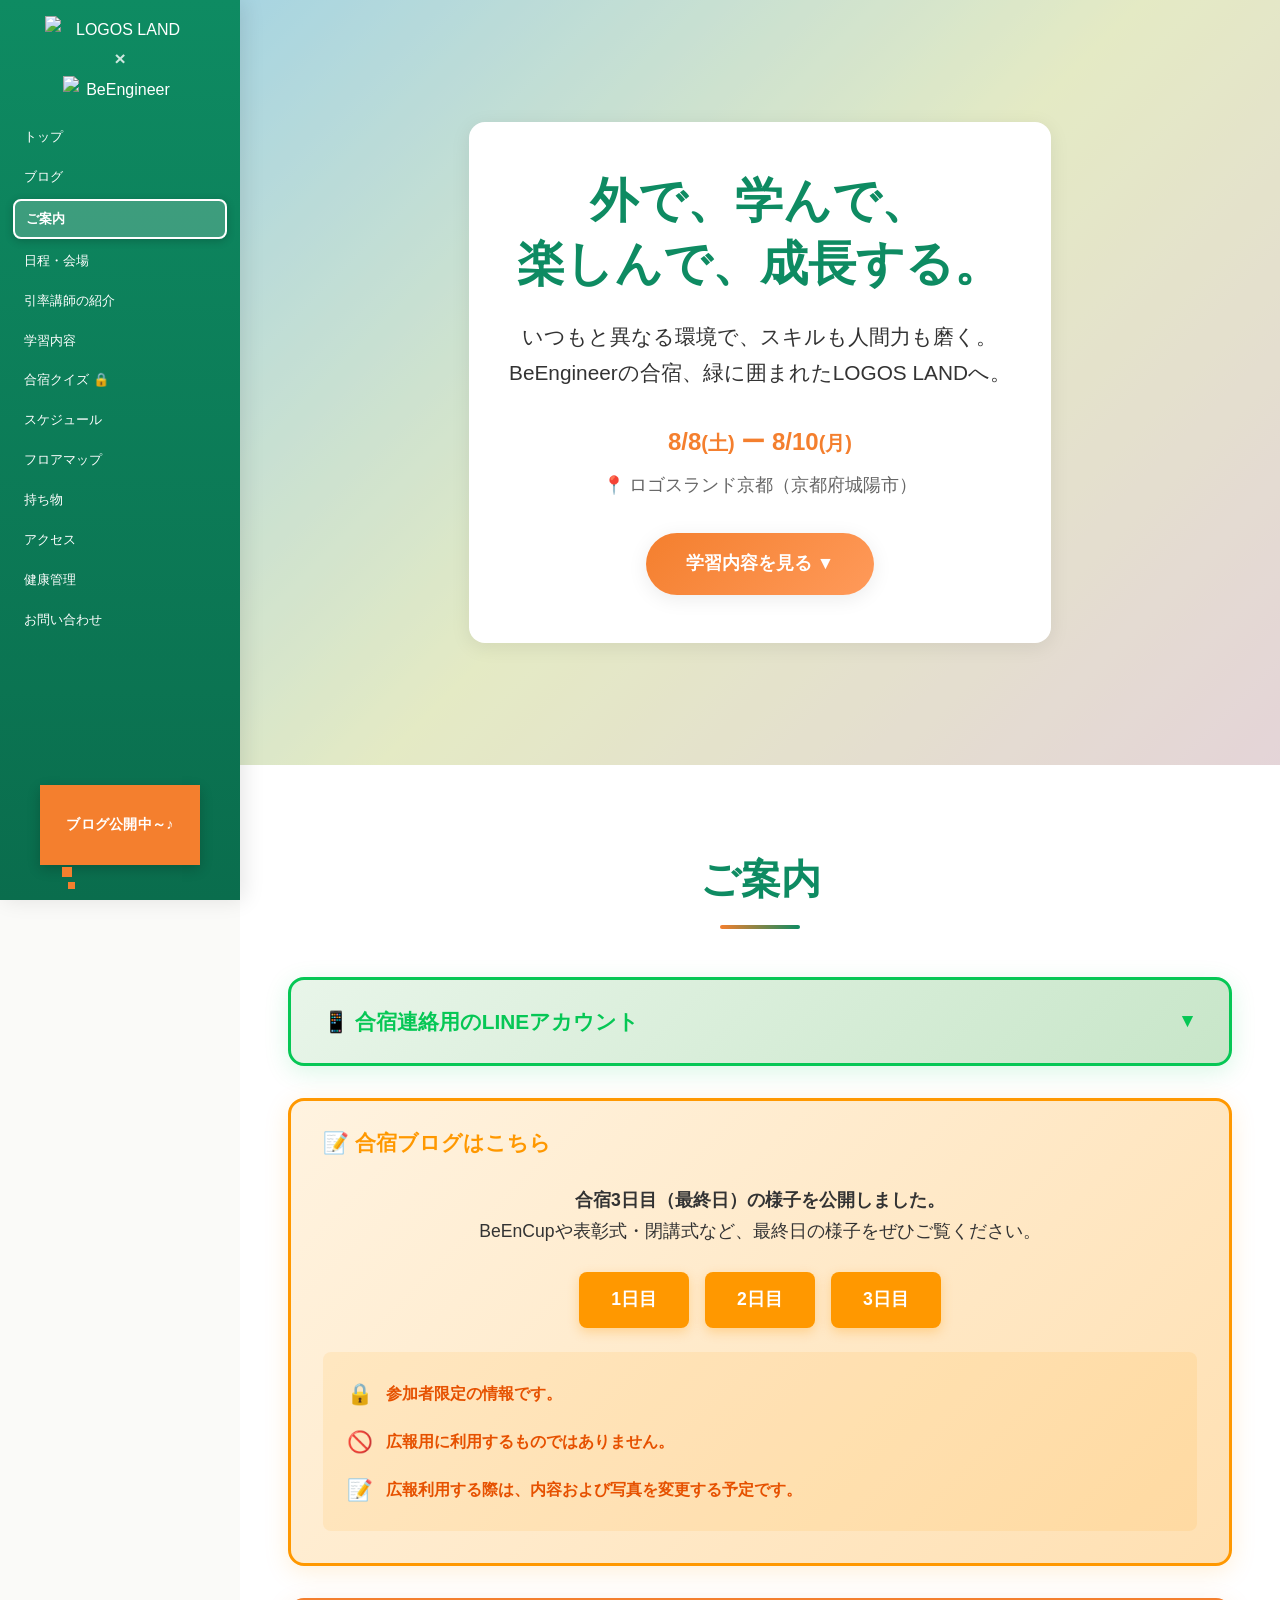
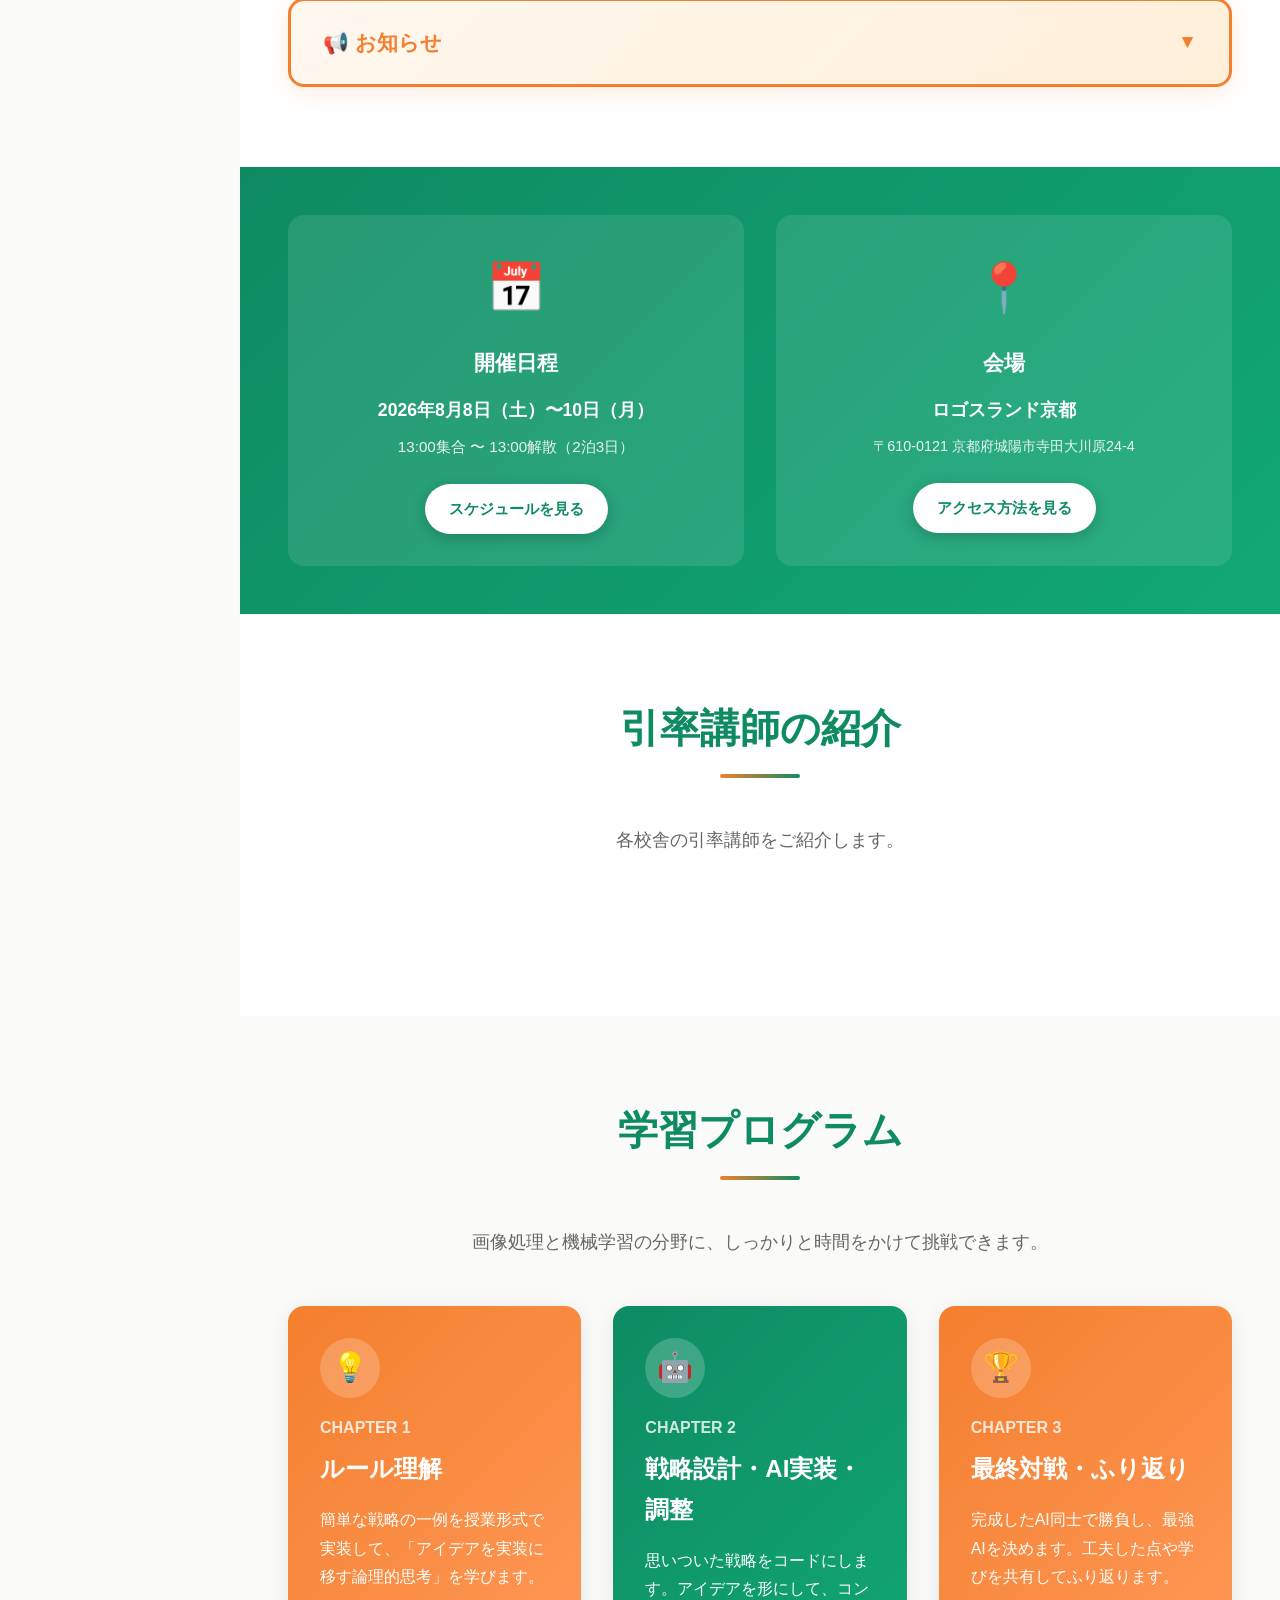
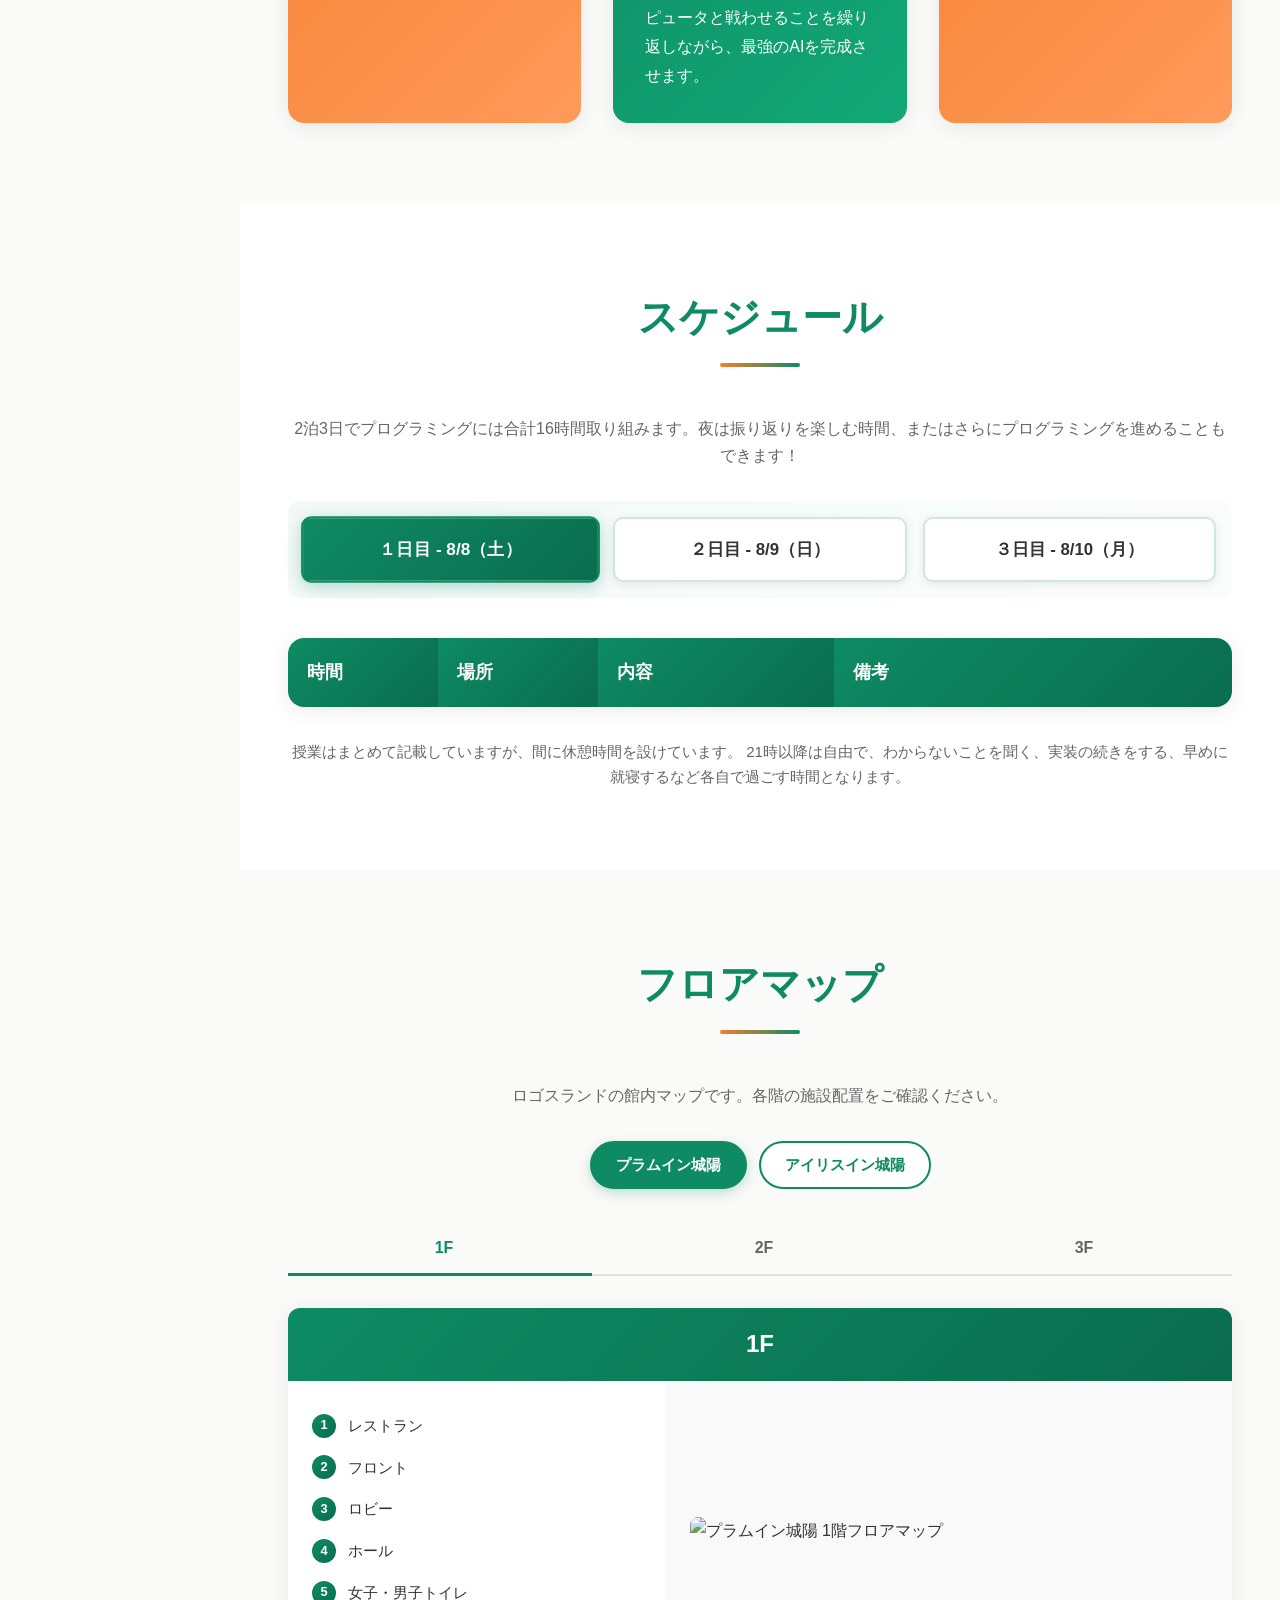
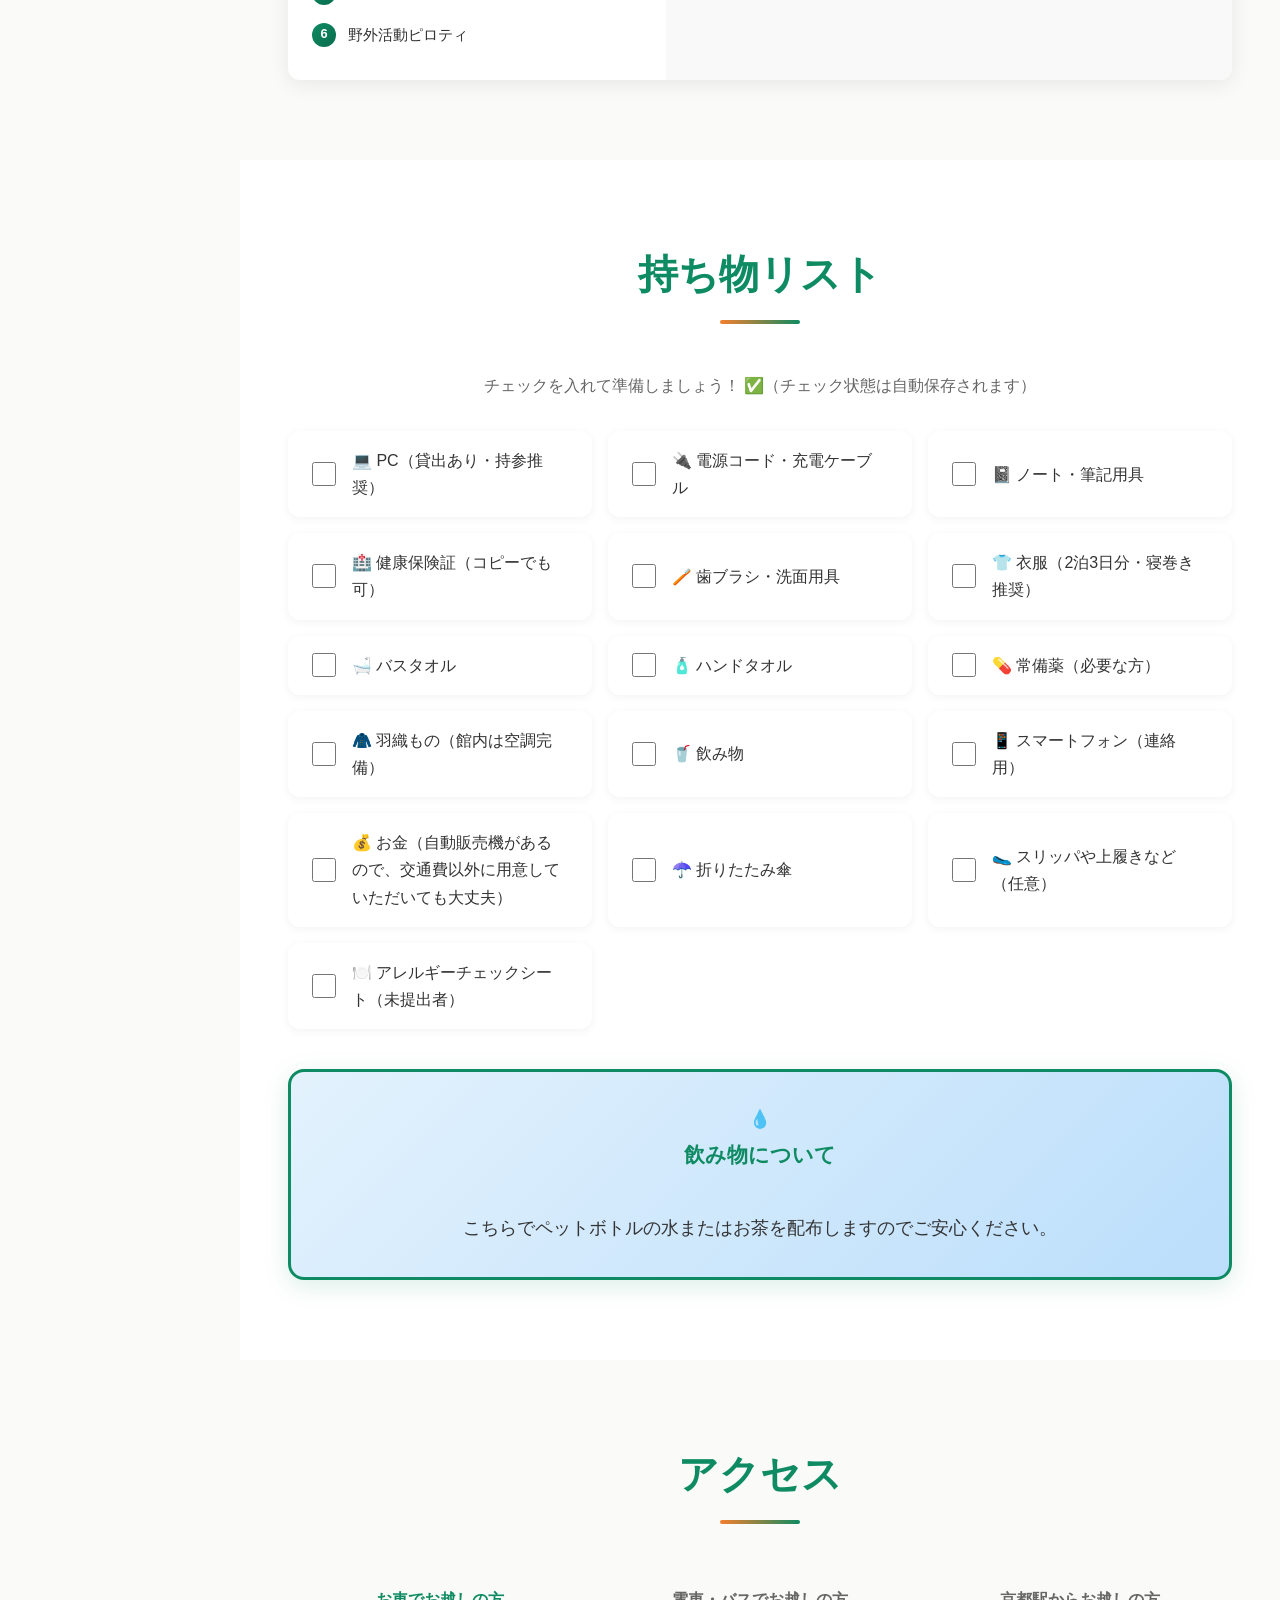
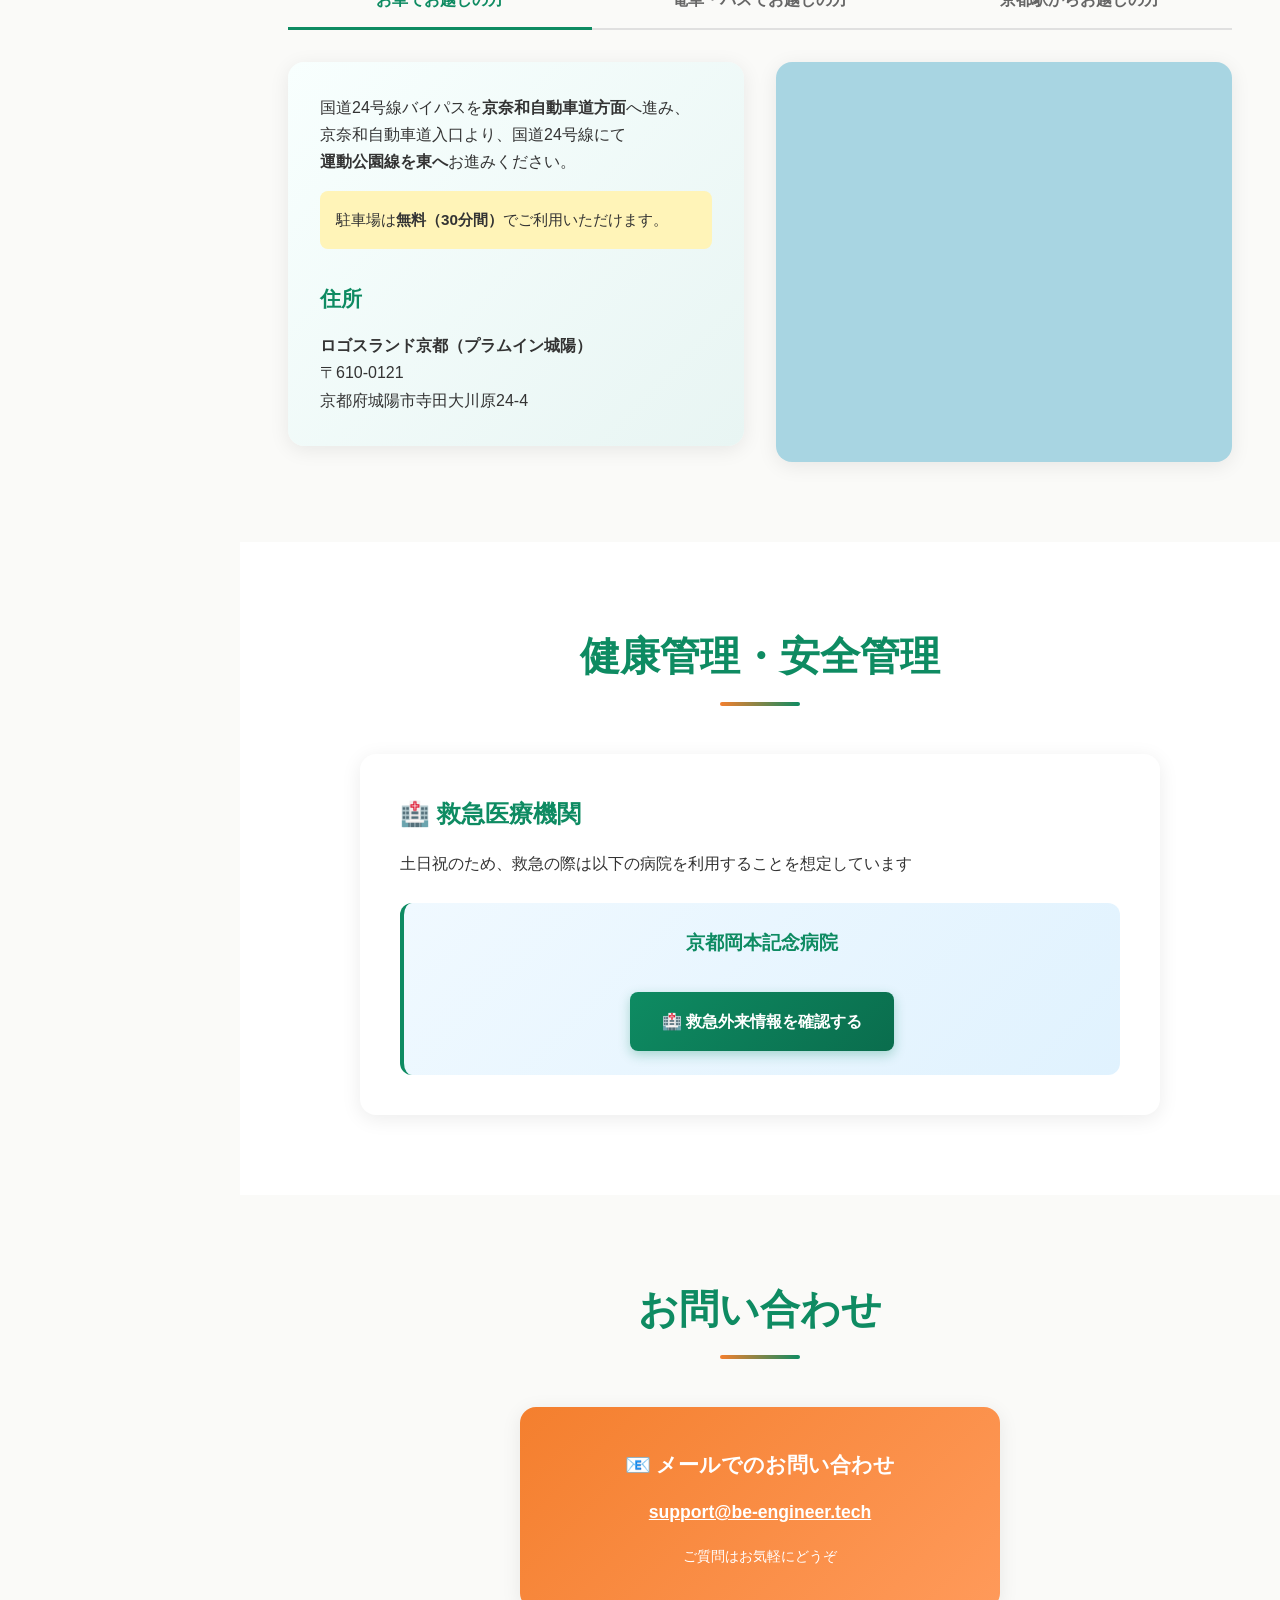
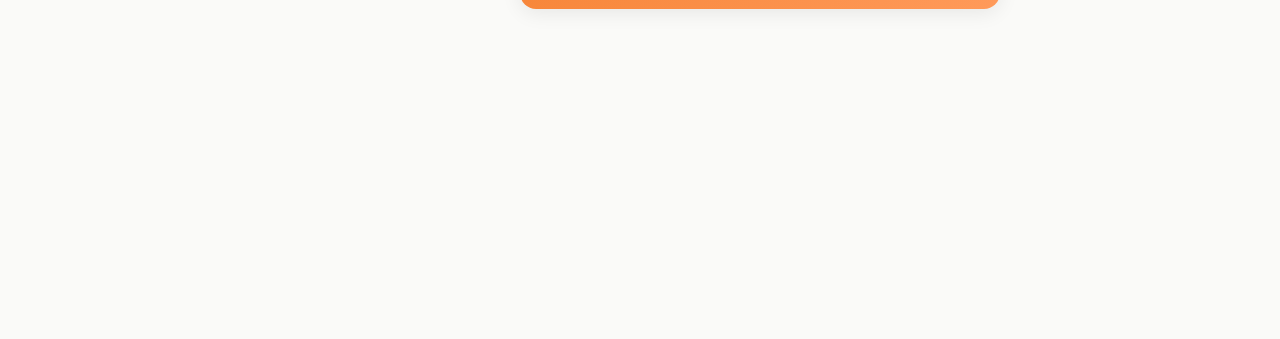
==== commit 56bda7d6: "合宿終了に伴いお知らせと問い合わせ欄を整理する - お知らせを「BeEngineer合宿2026夏は終了しました。」の1件のみに変更 - description 未指定のカードは説明文を表示しないよう" ====
--- a/index.html
+++ b/index.html
@@ -921,7 +921,9 @@
                         <p class="contact-note">ご質問はお気軽にどうぞ</p>
                     </div>
                 
-                    <div class="contact-card contact-card-emergency">
+                    <!-- 緊急連絡先：合宿期間中のみ表示するカード。
+                         表示したいときは、下の div から hidden を削除してください。 -->
+                    <div class="contact-card contact-card-emergency" hidden>
                         <h3>☎️ 緊急連絡先（合宿期間中）</h3>
                         <p><a href="tel:080-3318-8387">080-3318-8387</a></p>
                         <p class="contact-note">※合宿期間中のみ対応</p>
--- a/styles.css
+++ b/styles.css
@@ -1565,6 +1565,16 @@
   border-top-color: var(--color-secondary);
 }
 
+/* お知らせが1件だけのときは、左に寄らないよう中央に配置する */
+.news-card:only-child {
+  grid-column: 1 / -1;
+  width: 100%;
+  max-width: 520px;
+  margin: 0 auto;
+  align-items: center;
+  text-align: center;
+}
+
 .news-card-icon {
   font-size: 2.2rem;
   line-height: 1;
@@ -2438,9 +2448,12 @@
    お問い合わせ
    ============================================ */
 
+/* カードが1枚でも2枚でも中央に並ぶようにする
+   （緊急連絡先カードを非表示にしている間は、メールのカードが中央に来ます） */
 .contact-grid {
   display: grid;
-  grid-template-columns: repeat(auto-fit, minmax(280px, 1fr));
+  grid-template-columns: repeat(auto-fit, minmax(280px, 480px));
+  justify-content: center;
   gap: 2rem;
 }
 
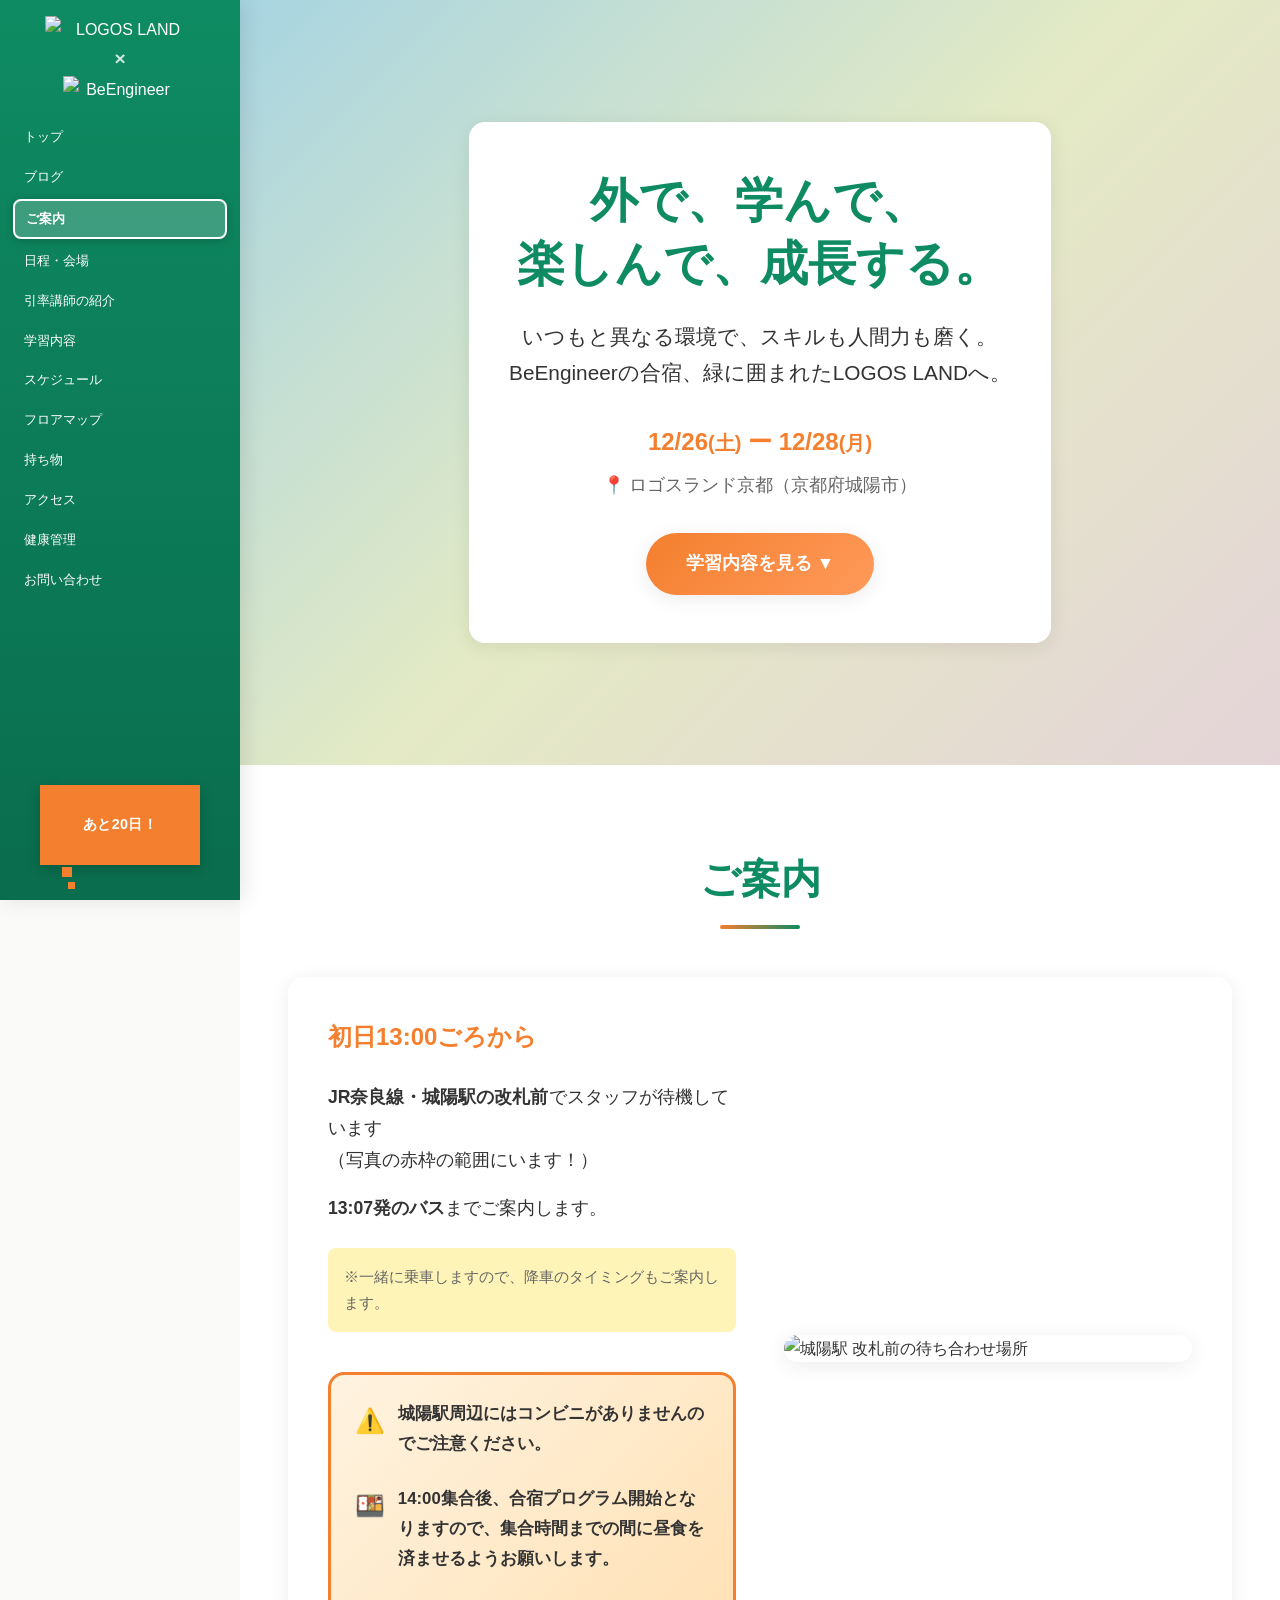
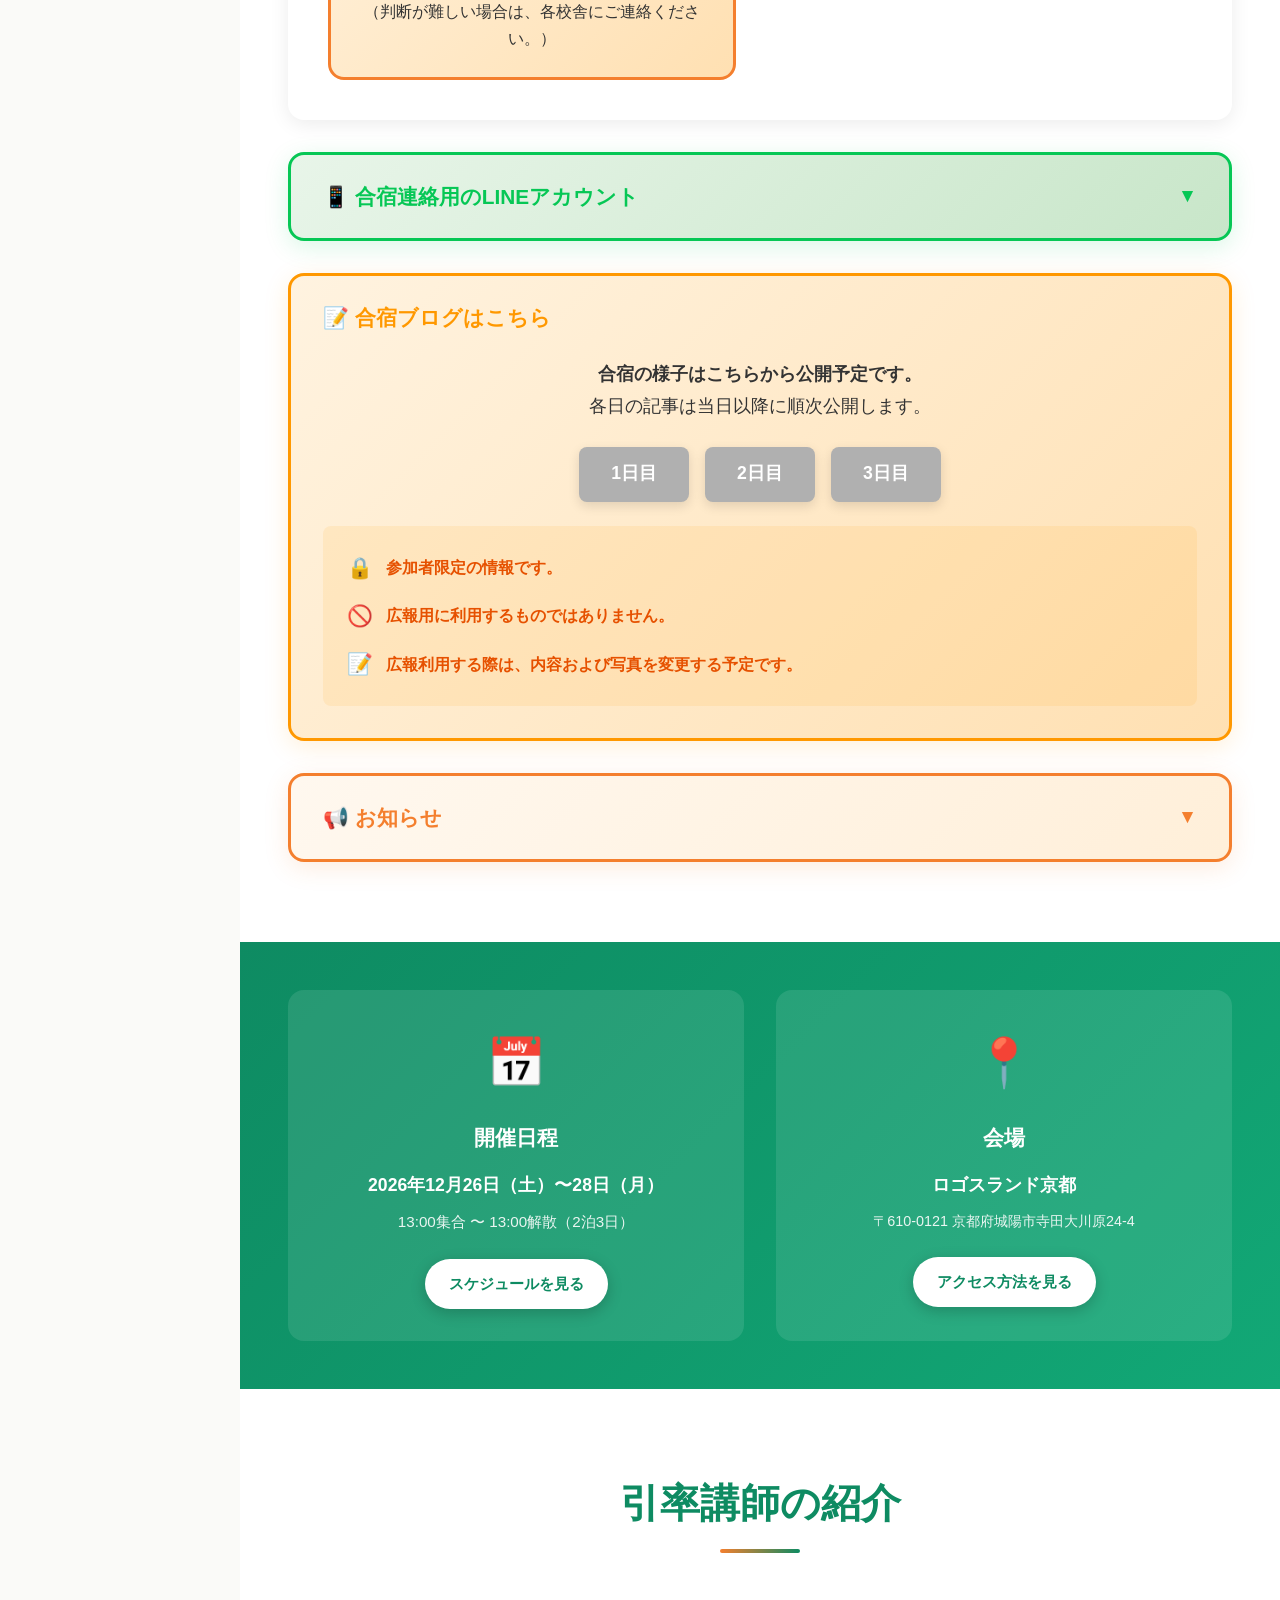
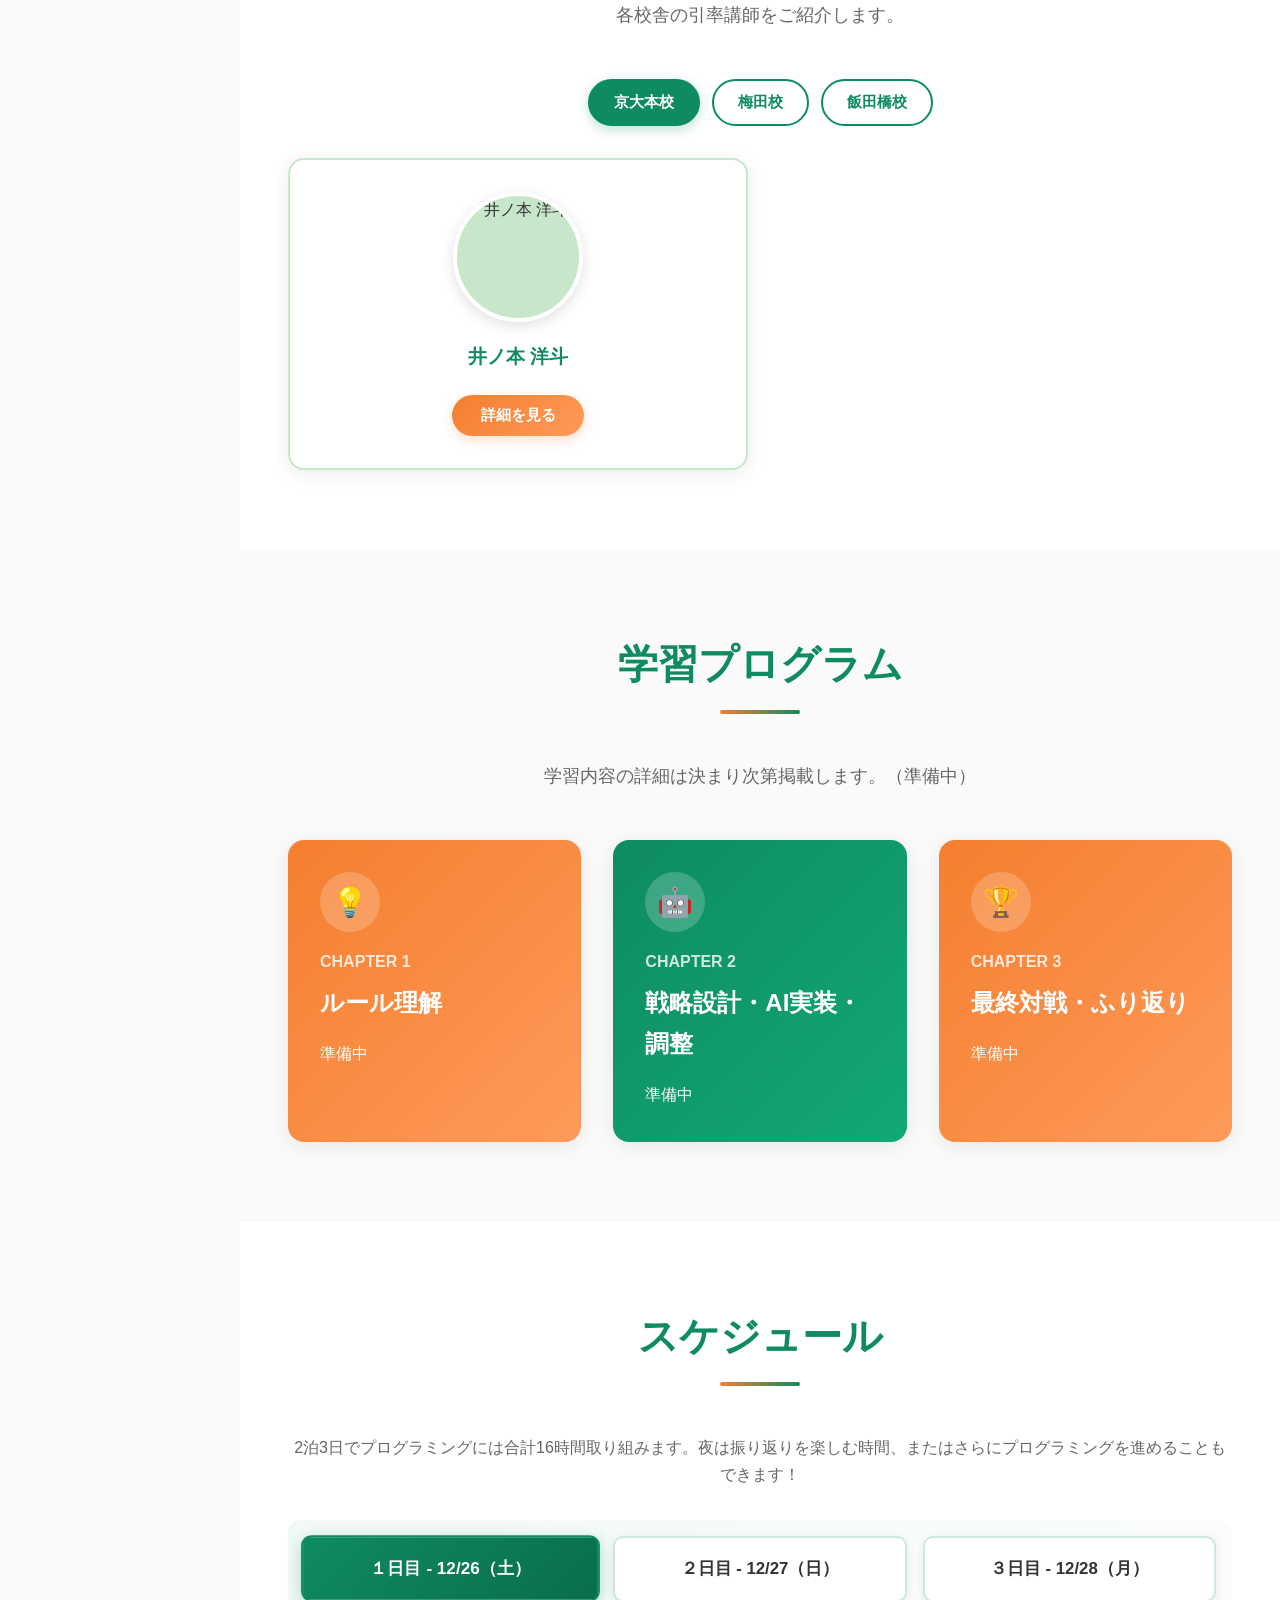
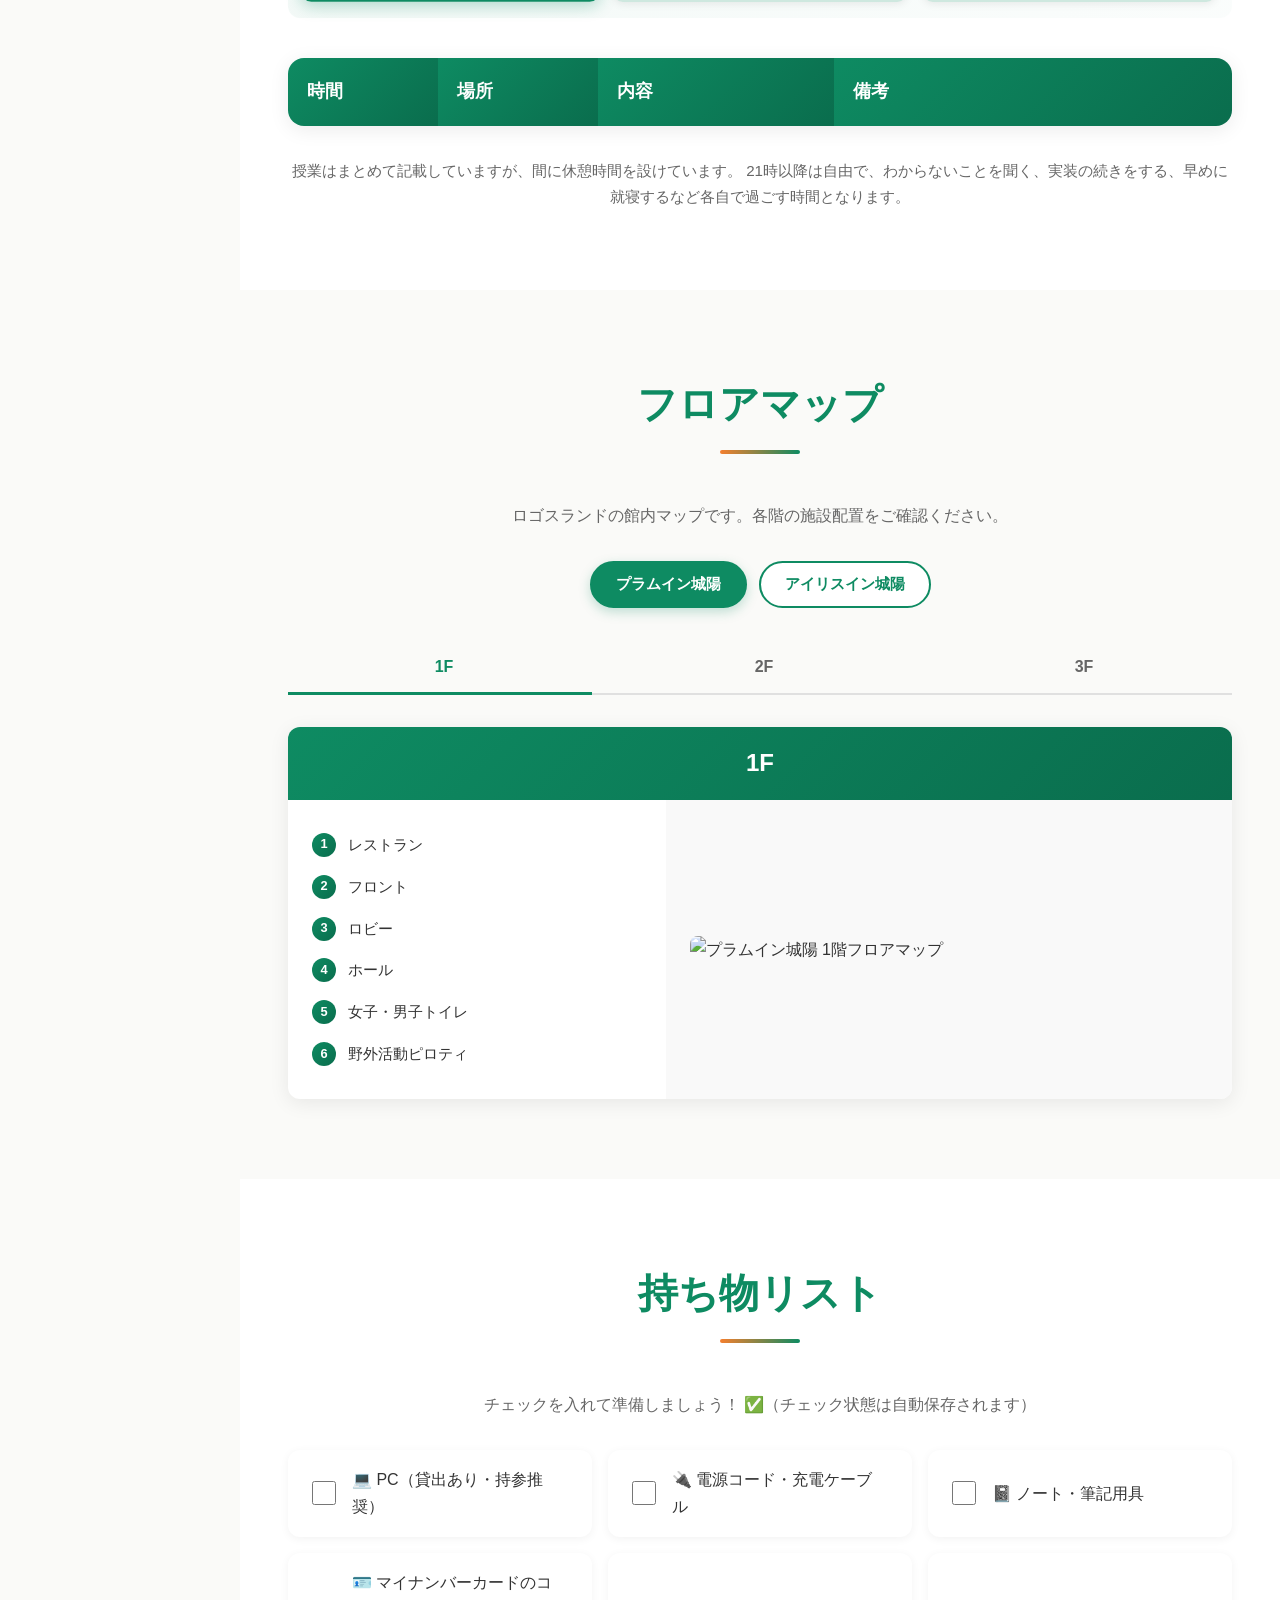
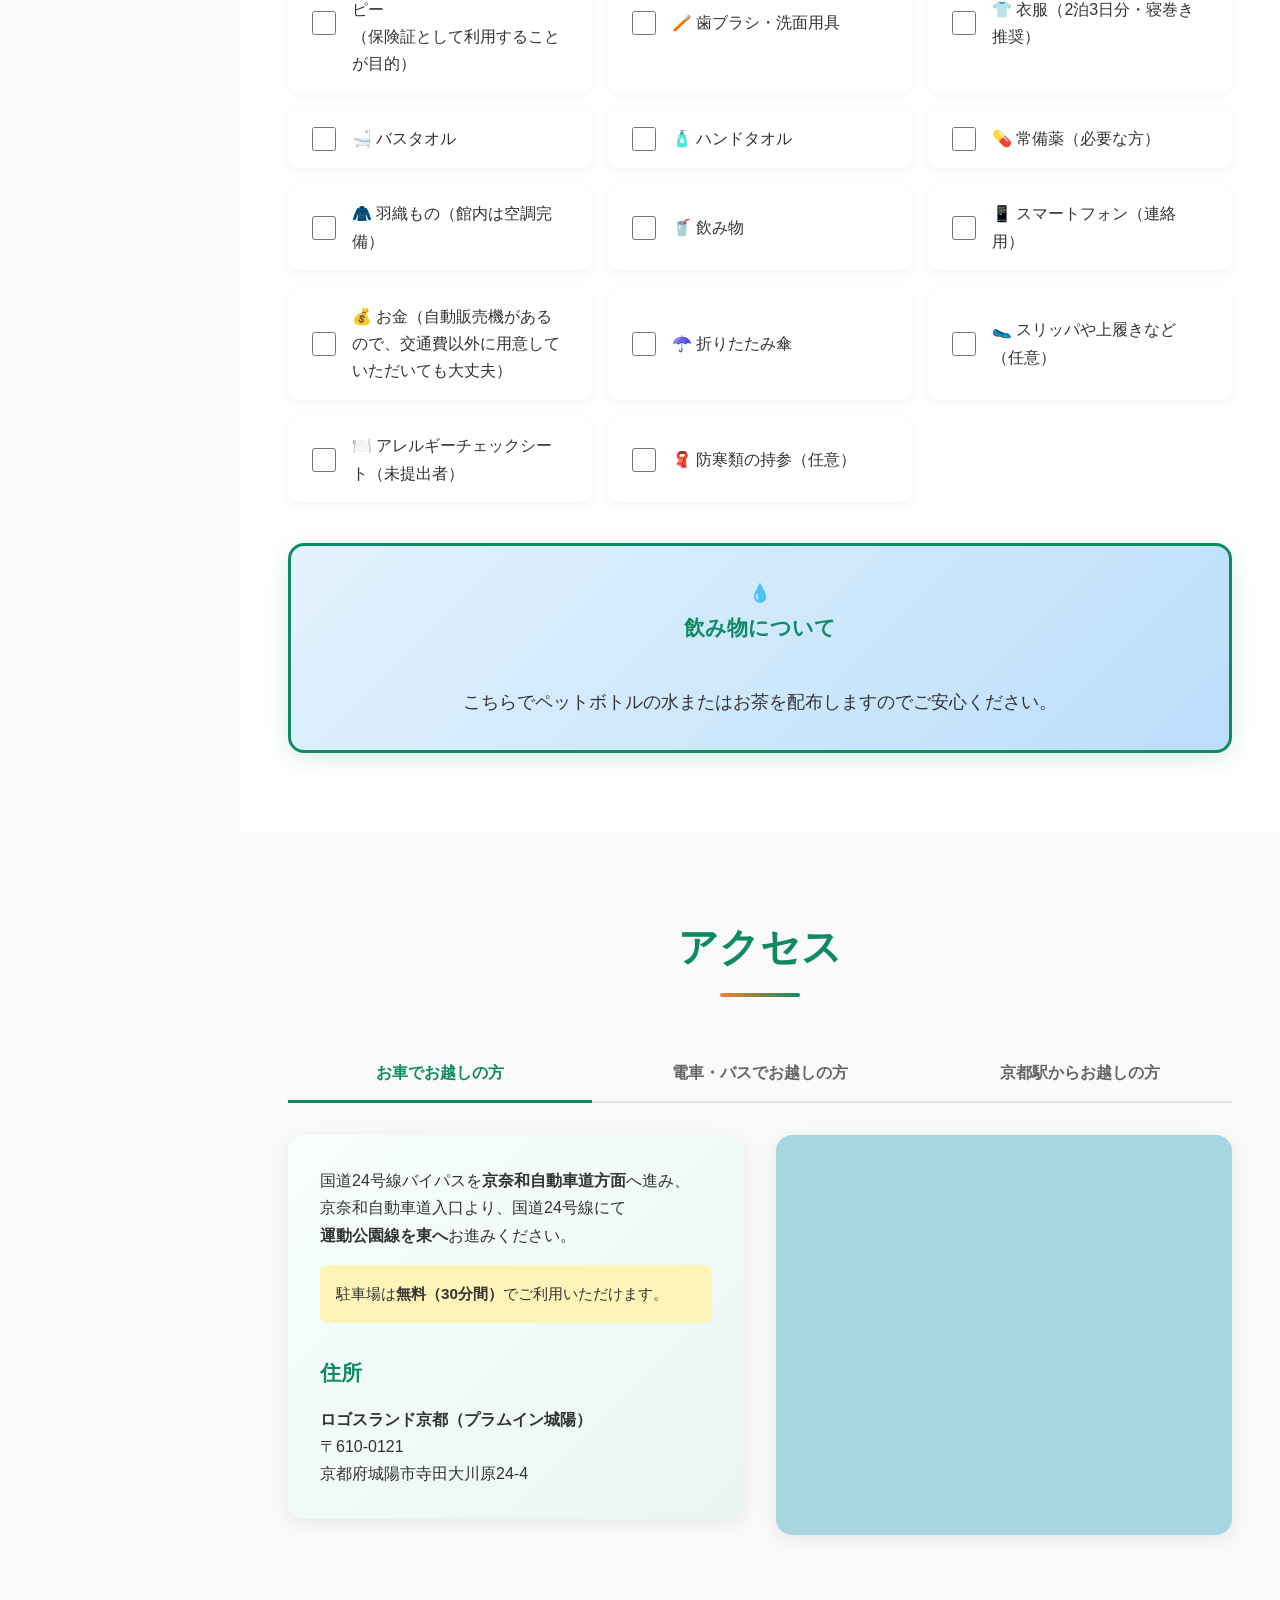
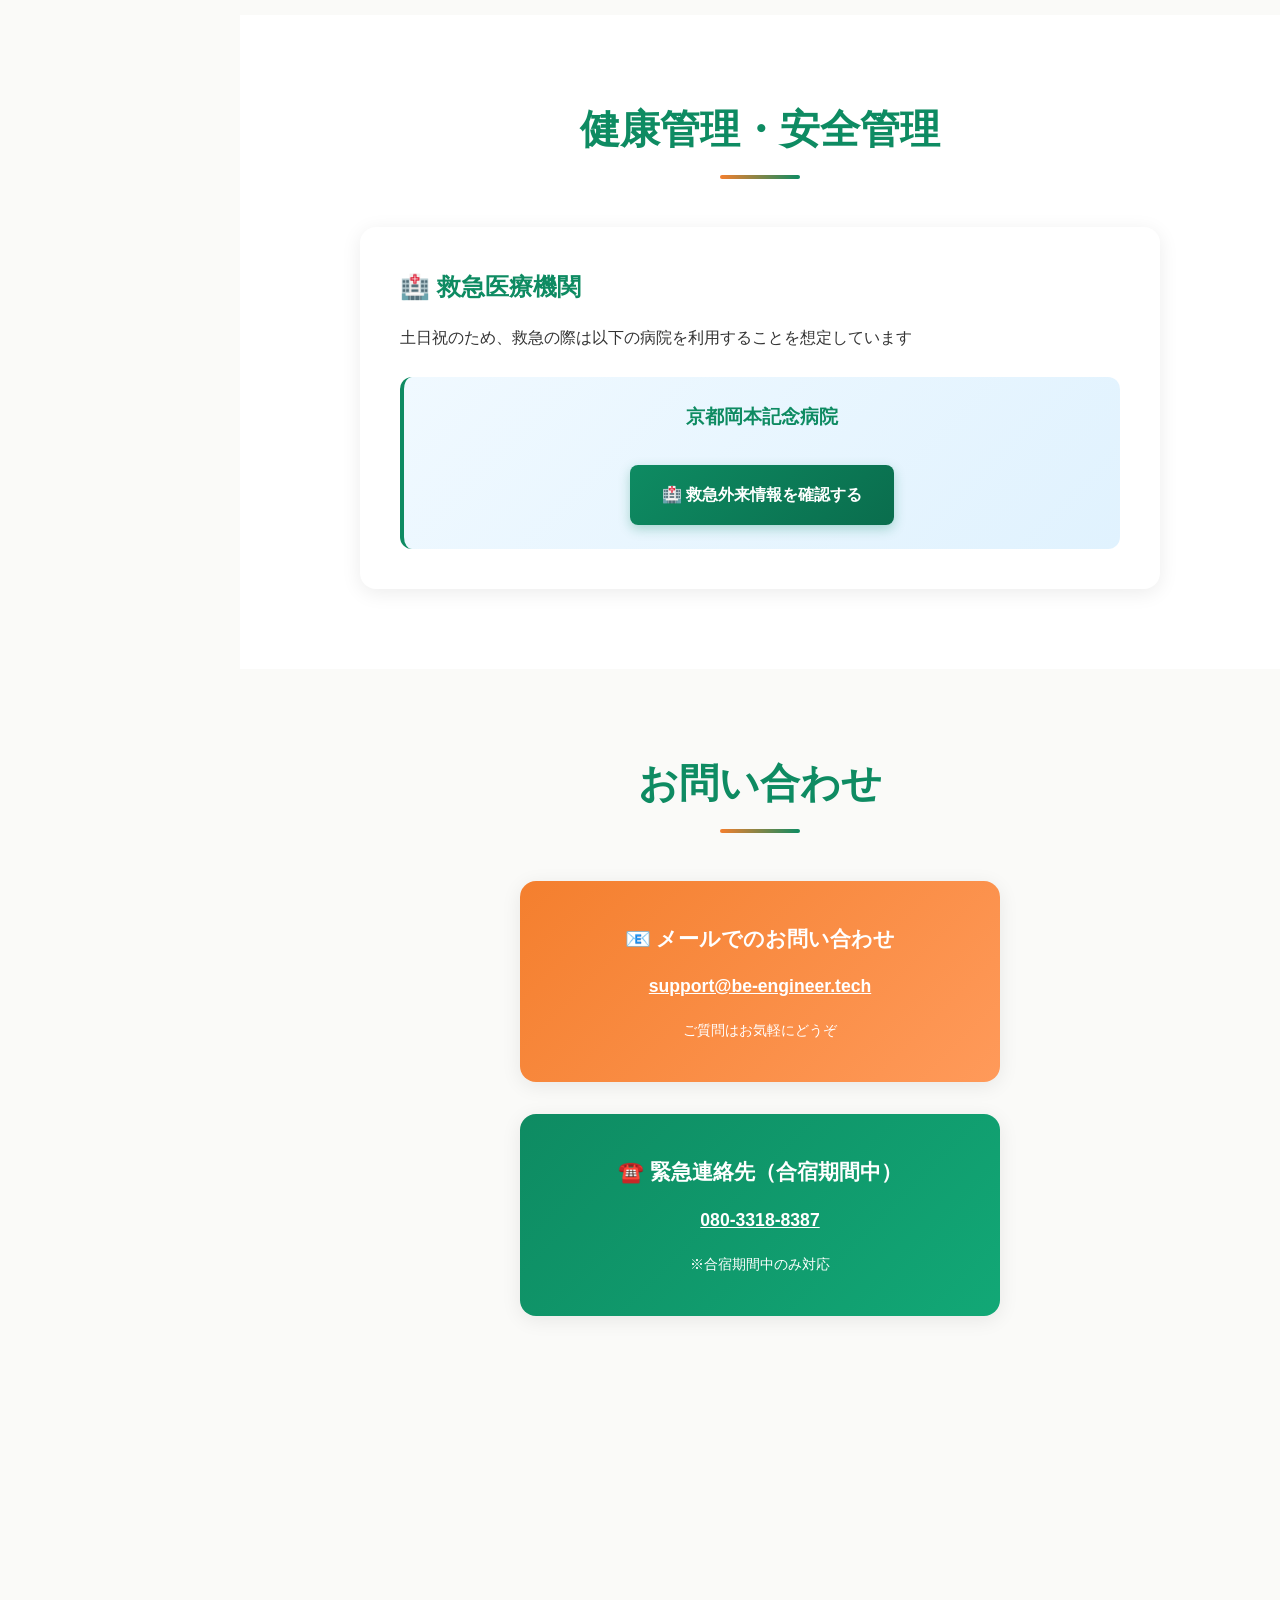
==== commit ce741b62: "冬案内用に準備" ====
--- a/index.html
+++ b/index.html
@@ -4,7 +4,7 @@
     <meta charset="UTF-8">
     <meta name="viewport" content="width=device-width, initial-scale=1.0">
     <link rel="icon" type="image/svg+xml" href="assets/fav/favicon.svg">
-    <meta name="description" content="BeEngineer プログラミング合宿 2026年8月8日〜10日 ロゴスランドで開催">
+    <meta name="description" content="BeEngineer プログラミング合宿 2026年12月26日〜28日 ロゴスランドで開催">
     <title>BeEngineer Programming Camp | ロゴスランド合宿</title>
     <link rel="stylesheet" href="styles.css">
     </head>
@@ -21,7 +21,7 @@
                 <div class="hero-panel">
                 <h1 class="hero-title">外で、学んで、<br>楽しんで、成長する。</h1>
                 <p class="hero-subtitle">いつもと異なる環境で、<br class="sp-br">スキルも人間力も磨く。<br>BeEngineerの合宿、<br class="sp-br">緑に囲まれたLOGOS LANDへ。</p>
-                <div class="hero-date">8/8<small>(土)</small> ー 8/10<small>(月)</small></div>
+                <div class="hero-date">12/26<small>(土)</small> ー 12/28<small>(月)</small></div>
                 <div class="hero-location">📍 ロゴスランド京都（京都府城陽市）</div>
                 <a href="#program" class="hero-cta">学習内容を見る ▼</a>
                 </div>
@@ -32,7 +32,7 @@
         <section id="guide" class="section">
             <div class="container">
                 <h2 class="section-title">ご案内</h2>
-                <!-- <div class="guide-toggle-wrapper" data-guide-toggle>
+                <div class="guide-toggle-wrapper" data-guide-toggle>
                     <div class="guide-toggle-header">
                         <span class="guide-toggle-title">📍 集合場所・注意事項を確認</span>
                         <span class="guide-toggle-icon">▼</span>
@@ -69,7 +69,7 @@
                         <img src="assets/guide/station.jpeg" alt="城陽駅 改札前の待ち合わせ場所" loading="lazy">
                     </div>
                     </div>
-                </div> -->
+                </div>
                 
                 <div class="line-info-box" data-line-toggle>
                     <div class="line-toggle-header">
@@ -82,13 +82,25 @@
                             <img src="assets/fav/dot_boy.svg" alt="キャラクター" class="line-character-img">
                         </div>
                         <div class="line-qr-section">
-                            <img src="assets/guide/BeEn2026LINE_QR.png" alt="BeEngineer合宿2026 LINE QRコード" class="line-qr-code">
+                            <!-- ============================================================
+                                 冬合宿用 LINE QR の差し替え場所
+                                 1. 画像を assets/guide/ に置く（例: BeEn2026winter_LINE_QR.png）
+                                 2. 下のプレースホルダーを削除し、img のコメントを外す
+                                 3. リンクの「準備中」を外し、新しい URL を a href に入れる
+                                 ============================================================ -->
+                            <div class="line-qr-placeholder" aria-label="QRコード準備中">
+                                <span class="line-qr-placeholder-icon">📱</span>
+                                <span class="line-qr-placeholder-text">QRコード準備中</span>
+                                <span class="line-qr-placeholder-hint">画像をここに配置</span>
+                            </div>
+                            <!-- <img src="assets/guide/BeEn2026winter_LINE_QR.png" alt="BeEngineer合宿2026冬 LINE QRコード" class="line-qr-code"> -->
                             <p class="line-link">
-                                <a href="https://lin.ee/WqdaffN" target="_blank" rel="noopener noreferrer">https://lin.ee/WqdaffN</a>
+                                <span class="line-link-pending">準備中</span>
+                                <!-- <a href="https://lin.ee/" target="_blank" rel="noopener noreferrer">https://lin.ee/</a> -->
                             </p>
                             <div class="line-text-section">
                                 <p class="line-account-name">
-                                    <strong>BeEngineer_合宿_2026</strong>
+                                    <strong>アカウント名（準備中）</strong>
                                 </p>
                                 <p class="line-description">
                                     合宿関連のご連絡はこちらから送らせていただきます。
@@ -109,13 +121,13 @@
                     </div>
                     <div class="blog-update-content">
                         <p class="blog-update-text">
-                            <strong>合宿3日目（最終日）の様子を公開しました。</strong><br>
-                            BeEnCupや表彰式・閉講式など、最終日の様子をぜひご覧ください。
+                            <strong>合宿の様子はこちらから公開予定です。</strong><br>
+                            各日の記事は当日以降に順次公開します。
                         </p>
                         <div class="blog-update-links" style="display: flex; gap: 1rem; justify-content: center; flex-wrap: wrap; margin-bottom: 1.5rem;">
-                            <a href="blog/day1.html" class="blog-link-btn" data-available-from="2026-08-08T00:00:00">1日目</a>
-                            <a href="blog/day2.html" class="blog-link-btn" data-available-from="2026-08-09T00:00:00">2日目</a>
-                            <a href="blog/day3.html" class="blog-link-btn" data-available-from="2026-08-10T00:00:00">3日目</a>
+                            <a href="blog/day1.html" class="blog-link-btn" data-available-from="2026-12-26T00:00:00">1日目</a>
+                            <a href="blog/day2.html" class="blog-link-btn" data-available-from="2026-12-27T00:00:00">2日目</a>
+                            <a href="blog/day3.html" class="blog-link-btn" data-available-from="2026-12-28T00:00:00">3日目</a>
                         </div>
                         <div class="blog-update-notice">
                             <p class="blog-notice-item">
@@ -159,7 +171,7 @@
                 <div class="overview-card">
                     <div class="overview-icon">📅</div>
                     <h3>開催日程</h3>
-                    <p class="overview-main">2026年8月8日（土）<br class="sp-br">〜10日（月）</p>
+                    <p class="overview-main">2026年12月26日（土）<br class="sp-br">〜28日（月）</p>
                     <p class="overview-sub">13:00集合 〜 13:00解散<br class="sp-br">（2泊3日）</p>
                     <a href="#schedule" class="overview-btn">
                         スケジュールを見る
@@ -206,7 +218,7 @@
             <div class="container">
                 <h2 class="section-title">学習プログラム</h2>
                 <p class="section-intro">
-                画像処理と機械学習の分野に、しっかりと時間をかけて挑戦できます。
+                学習内容の詳細は決まり次第掲載します。（準備中）
                 </p>
                 
                 <!-- タブボタン（SP版のみ表示） -->
@@ -237,7 +249,7 @@
                         <span class="toggle-icon">▼</span>
                     </div>
                     <div class="card-content">
-                    <p>簡単な戦略の一例を授業形式で実装して、「アイデアを実装に移す論理的思考」を学びます。</p>
+                    <p>準備中</p>
                     </div>
                 </div>
                 
@@ -251,7 +263,7 @@
                         <span class="toggle-icon">▼</span>
                     </div>
                     <div class="card-content">
-                    <p>思いついた戦略をコードにします。アイデアを形にして、コンピュータと戦わせることを繰り返しながら、最強のAIを完成させます。</p>
+                    <p>準備中</p>
                     </div>
                 </div>
                 
@@ -265,7 +277,7 @@
                         <span class="toggle-icon">▼</span>
                     </div>
                     <div class="card-content">
-                    <p>完成したAI同士で勝負し、最強AIを決めます。工夫した点や学びを共有してふり返ります。</p>
+                    <p>準備中</p>
                     </div>
                 </div>
                 </div>
@@ -283,13 +295,13 @@
                 <!-- タブメニュー -->
                 <div class="schedule-tabs">
                     <button class="tab-btn active" data-tab="schedule-day1">
-                        <span class="tab-emoji"></span> １日目 - 8/8（土）
+                        <span class="tab-emoji"></span> １日目 - 12/26（土）
                     </button>
                     <button class="tab-btn" data-tab="schedule-day2">
-                        <span class="tab-emoji"></span> ２日目 - 8/9（日）
+                        <span class="tab-emoji"></span> ２日目 - 12/27（日）
                     </button>
                     <button class="tab-btn" data-tab="schedule-day3">
-                        <span class="tab-emoji"></span> ３日目 - 8/10（月）
+                        <span class="tab-emoji"></span> ３日目 - 12/28（月）
                     </button>
                 </div>
                 
@@ -508,7 +520,7 @@
                     </div>
                     <div class="checklist-item">
                         <input type="checkbox" id="item4" data-item="item4">
-                        <label for="item4">🏥 健康保険証（コピーでも可）</label>
+                        <label for="item4">🪪 マイナンバーカードのコピー<br>（保険証として利用することが目的）</label>
                     </div>
                     <div class="checklist-item">
                         <input type="checkbox" id="item5" data-item="item5">
@@ -557,6 +569,10 @@
                     <div class="checklist-item">
                         <input type="checkbox" id="item16" data-item="item16">
                         <label for="item16">🍽️ アレルギーチェックシート（未提出者）</label>
+                    </div>
+                    <div class="checklist-item">
+                        <input type="checkbox" id="item17" data-item="item17">
+                        <label for="item17">🧣 防寒類の持参（任意）</label>
                     </div>
                 </div>
                 
@@ -582,7 +598,7 @@
                             </div>
                             <div class="checklist-item">
                                 <input type="checkbox" id="item4-mobile" data-item="item4">
-                                <label for="item4-mobile">🏥 健康保険証（コピーでも可）</label>
+                                <label for="item4-mobile">🪪 マイナンバーカードのコピー<br>（保険証として利用することが目的）</label>
                             </div>
                             <div class="checklist-item">
                                 <input type="checkbox" id="item5-mobile" data-item="item5">
@@ -631,6 +647,10 @@
                             <div class="checklist-item">
                                 <input type="checkbox" id="item16-mobile" data-item="item16">
                                 <label for="item16-mobile">🍽️ アレルギーチェックシート（未提出者）</label>
+                            </div>
+                            <div class="checklist-item">
+                                <input type="checkbox" id="item17-mobile" data-item="item17">
+                                <label for="item17-mobile">🧣 防寒類の持参（任意）</label>
                             </div>
                         </div>
                     </div>
@@ -921,9 +941,9 @@
                         <p class="contact-note">ご質問はお気軽にどうぞ</p>
                     </div>
                 
-                    <!-- 緊急連絡先：合宿期間中のみ表示するカード。
-                         表示したいときは、下の div から hidden を削除してください。 -->
-                    <div class="contact-card contact-card-emergency" hidden>
+                    <!-- 緊急連絡先：合宿期間中の確認用に表示中。
+                         非表示にするときは、下の div に hidden を付けてください。 -->
+                    <div class="contact-card contact-card-emergency">
                         <h3>☎️ 緊急連絡先（合宿期間中）</h3>
                         <p><a href="tel:080-3318-8387">080-3318-8387</a></p>
                         <p class="contact-note">※合宿期間中のみ対応</p>
--- a/styles.css
+++ b/styles.css
@@ -878,6 +878,48 @@
   padding: 10px;
 }
 
+.line-qr-placeholder {
+  width: 200px;
+  height: 200px;
+  border-radius: 12px;
+  border: 2px dashed #C9C9C9;
+  background-color: #FAFAF8;
+  display: flex;
+  flex-direction: column;
+  align-items: center;
+  justify-content: center;
+  gap: 0.35rem;
+  padding: 10px;
+  box-sizing: border-box;
+  text-align: center;
+}
+
+.line-qr-placeholder-icon {
+  font-size: 2rem;
+}
+
+.line-qr-placeholder-text {
+  font-weight: bold;
+  color: var(--color-text);
+  font-size: 0.95rem;
+}
+
+.line-qr-placeholder-hint {
+  font-size: 0.8rem;
+  color: var(--color-text-light);
+}
+
+.line-link-pending {
+  color: var(--color-text-light);
+  font-size: 1.1rem;
+  font-weight: bold;
+  padding: 0.5rem 1rem;
+  border: 2px dashed #C9C9C9;
+  border-radius: 8px;
+  background-color: #FAFAF8;
+  display: inline-block;
+}
+
 .line-link {
   margin: 0;
   text-align: center;
@@ -2732,6 +2774,11 @@
   display: block;
 }
 
+.blog-hero-image .blog-image-placeholder {
+  height: 100%;
+  min-height: 180px;
+}
+
 /* 2カラムレイアウト：目次 + 本文 */
 .blog-layout {
   max-width: 1400px;
@@ -3669,7 +3716,8 @@
     gap: 1.2rem;
   }
   
-  .line-qr-code {
+  .line-qr-code,
+  .line-qr-placeholder {
     width: 180px;
     height: 180px;
   }
@@ -4531,7 +4579,8 @@
     gap: 1rem;
   }
   
-  .line-qr-code {
+  .line-qr-code,
+  .line-qr-placeholder {
     width: 160px;
     height: 160px;
   }
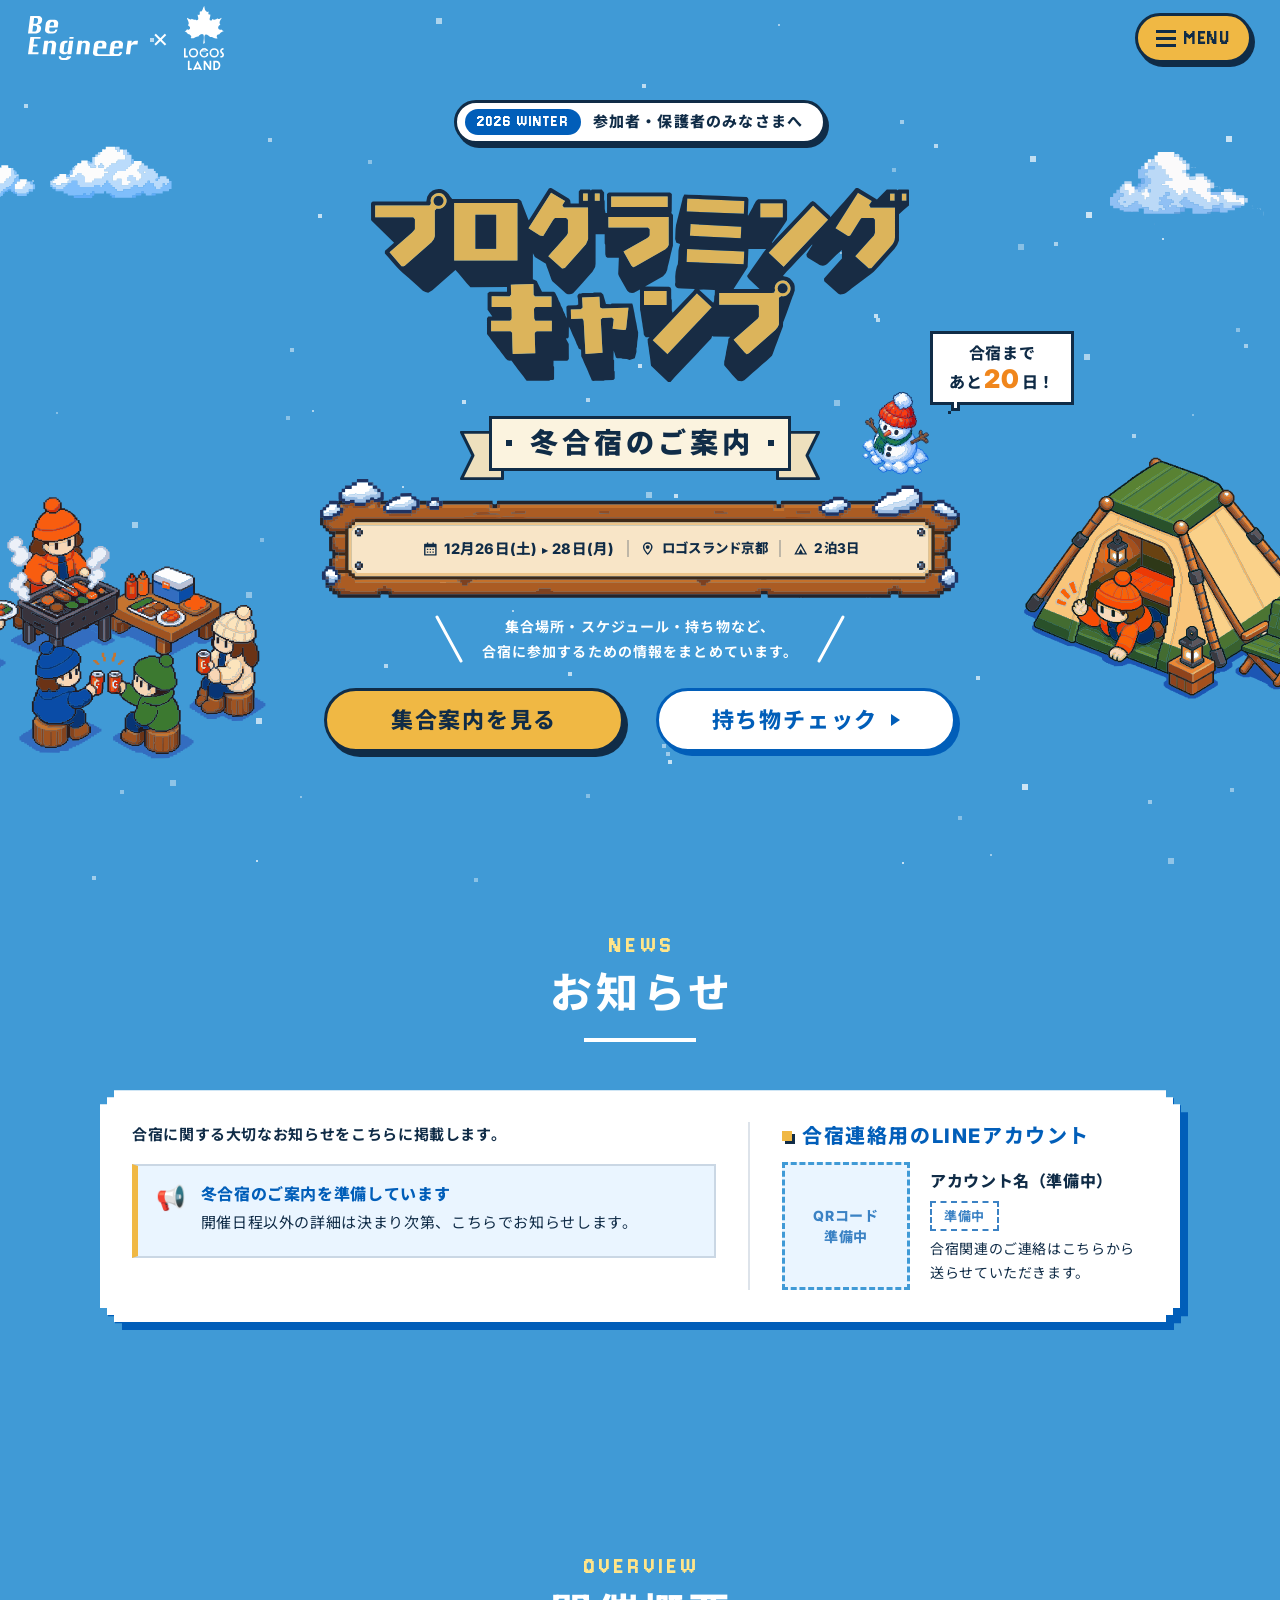
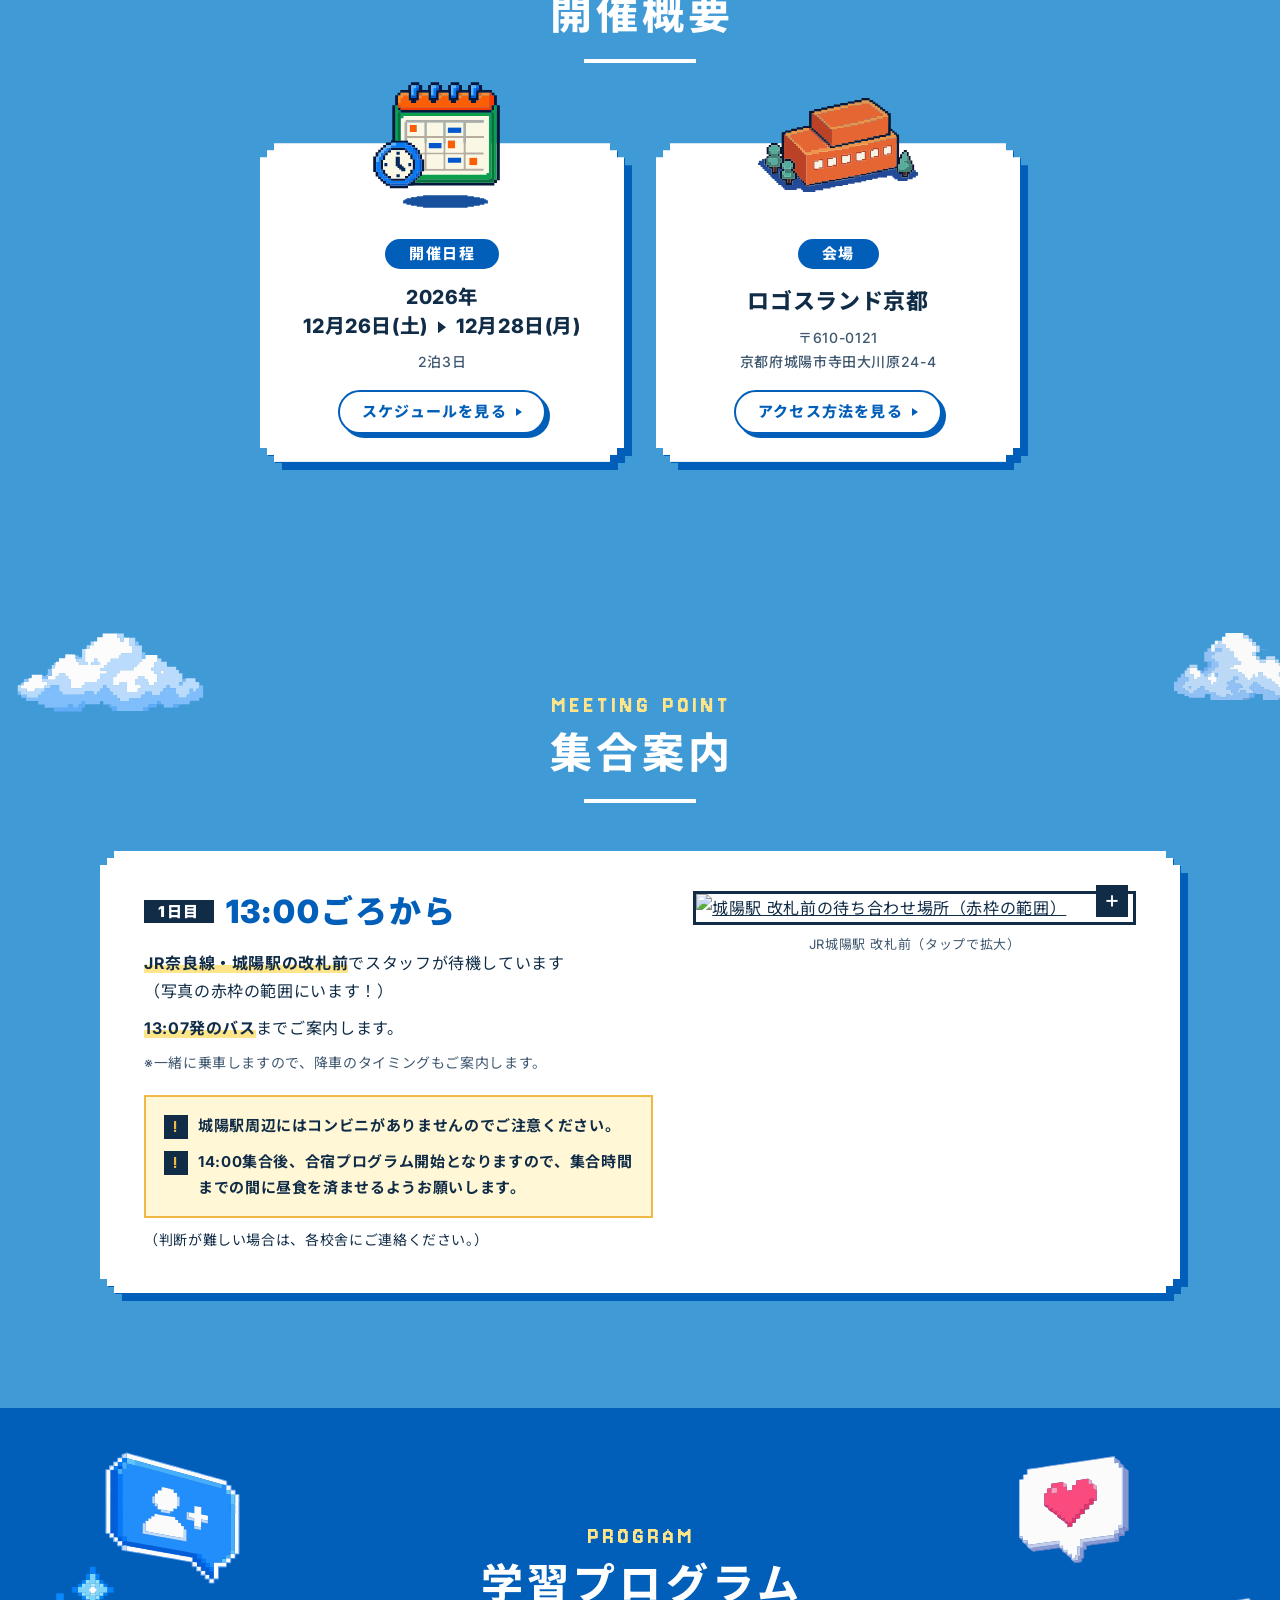
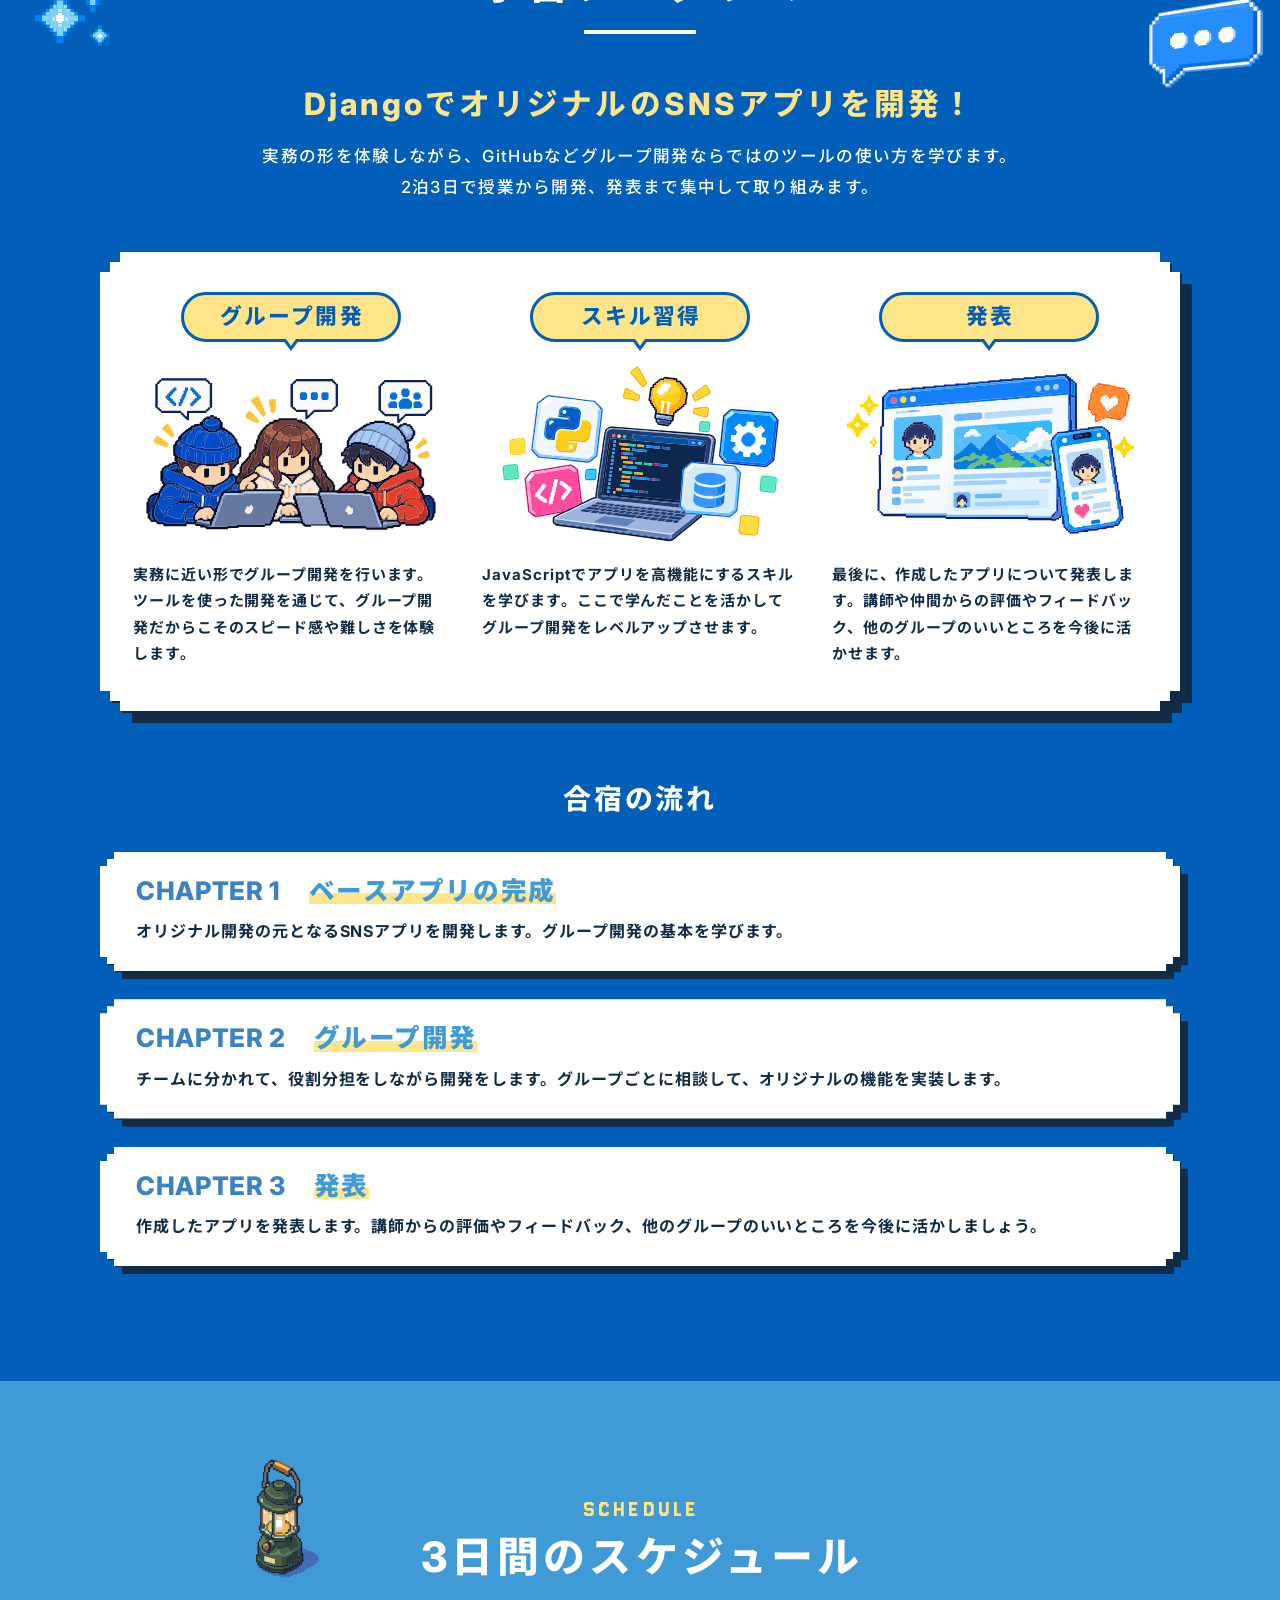
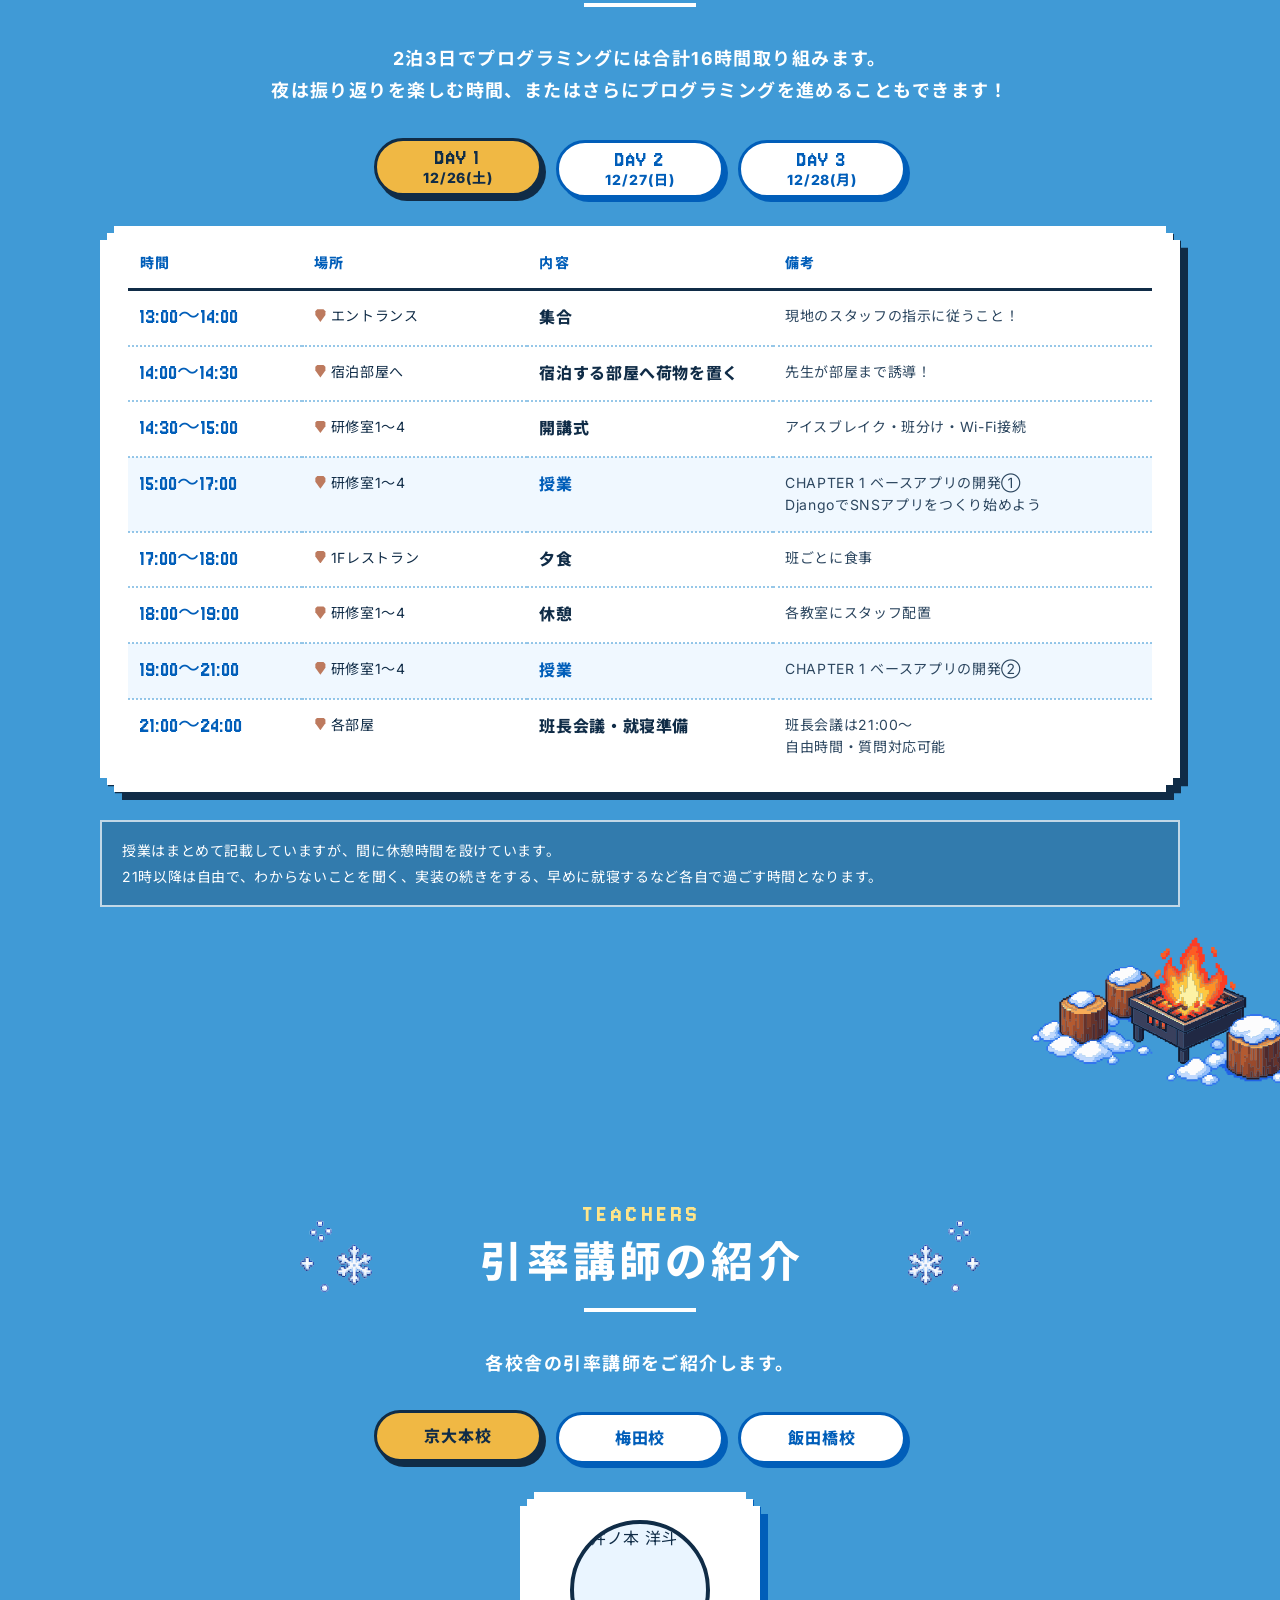
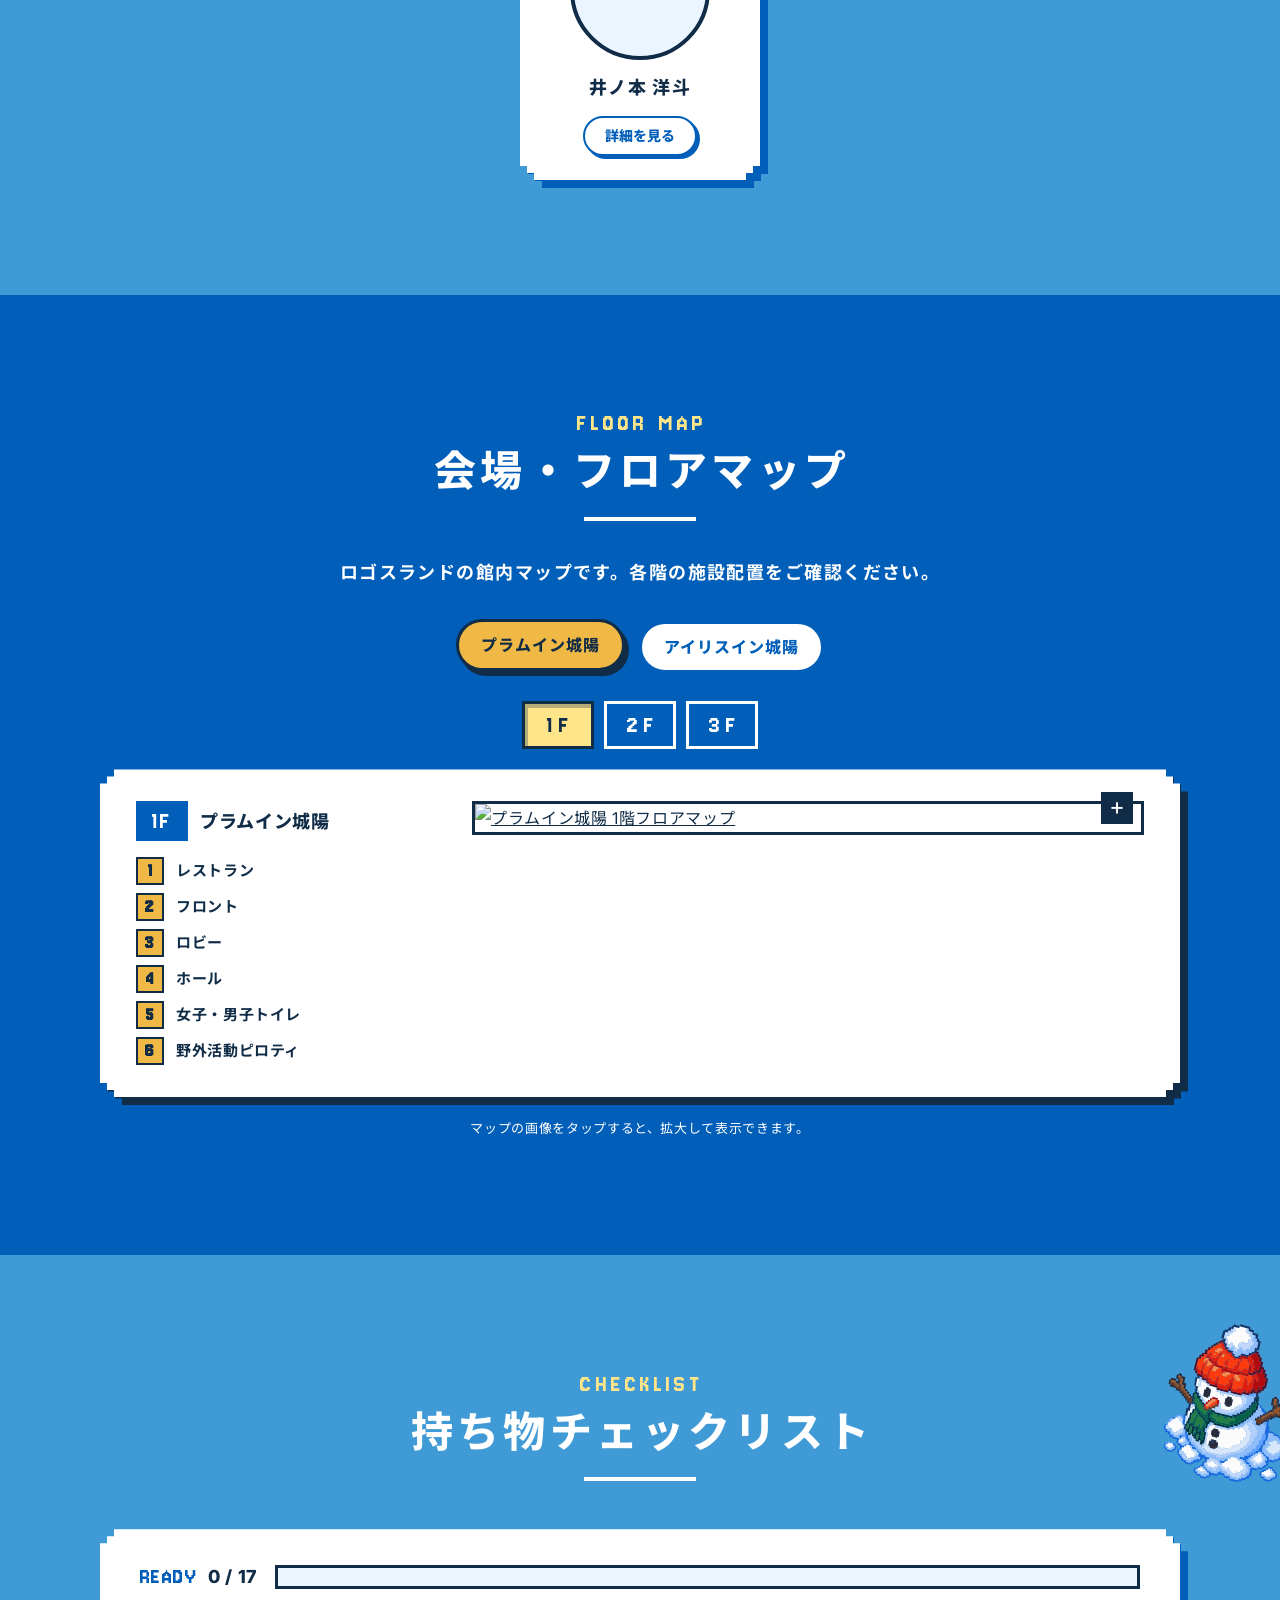
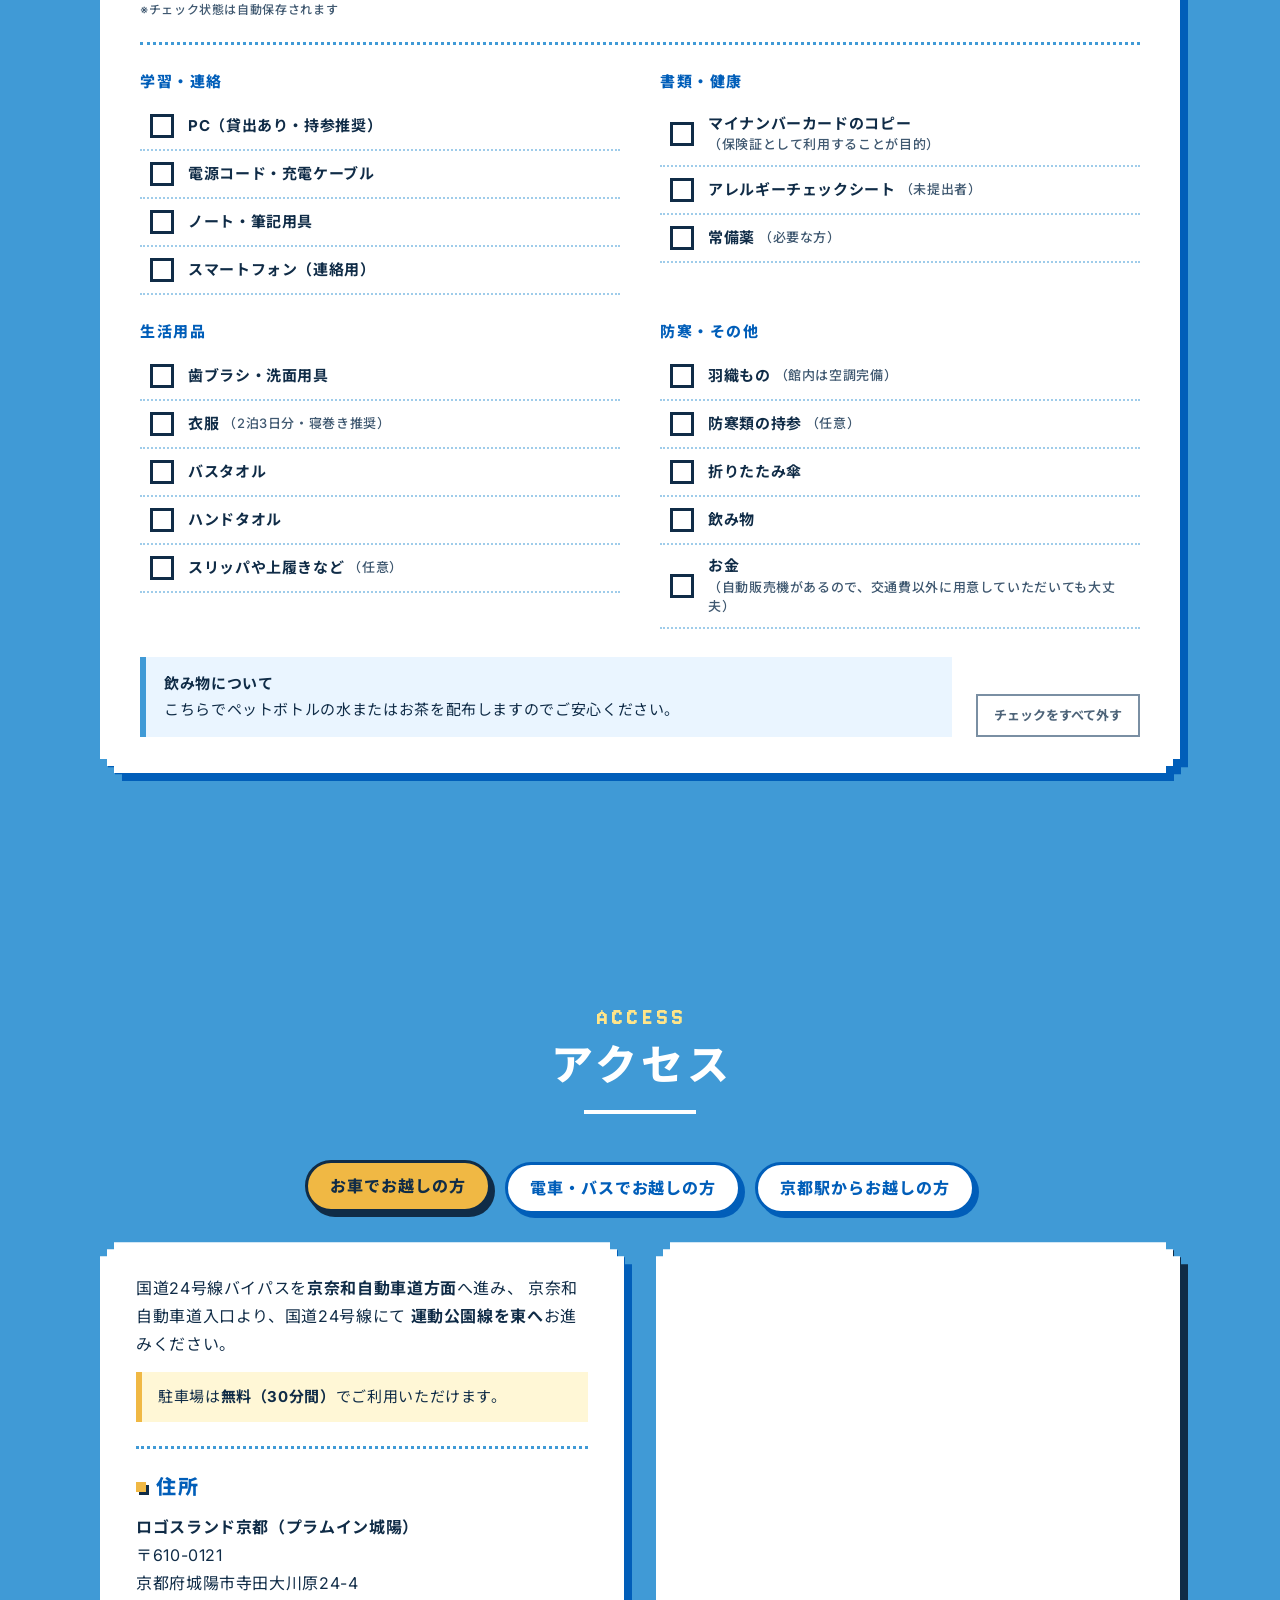
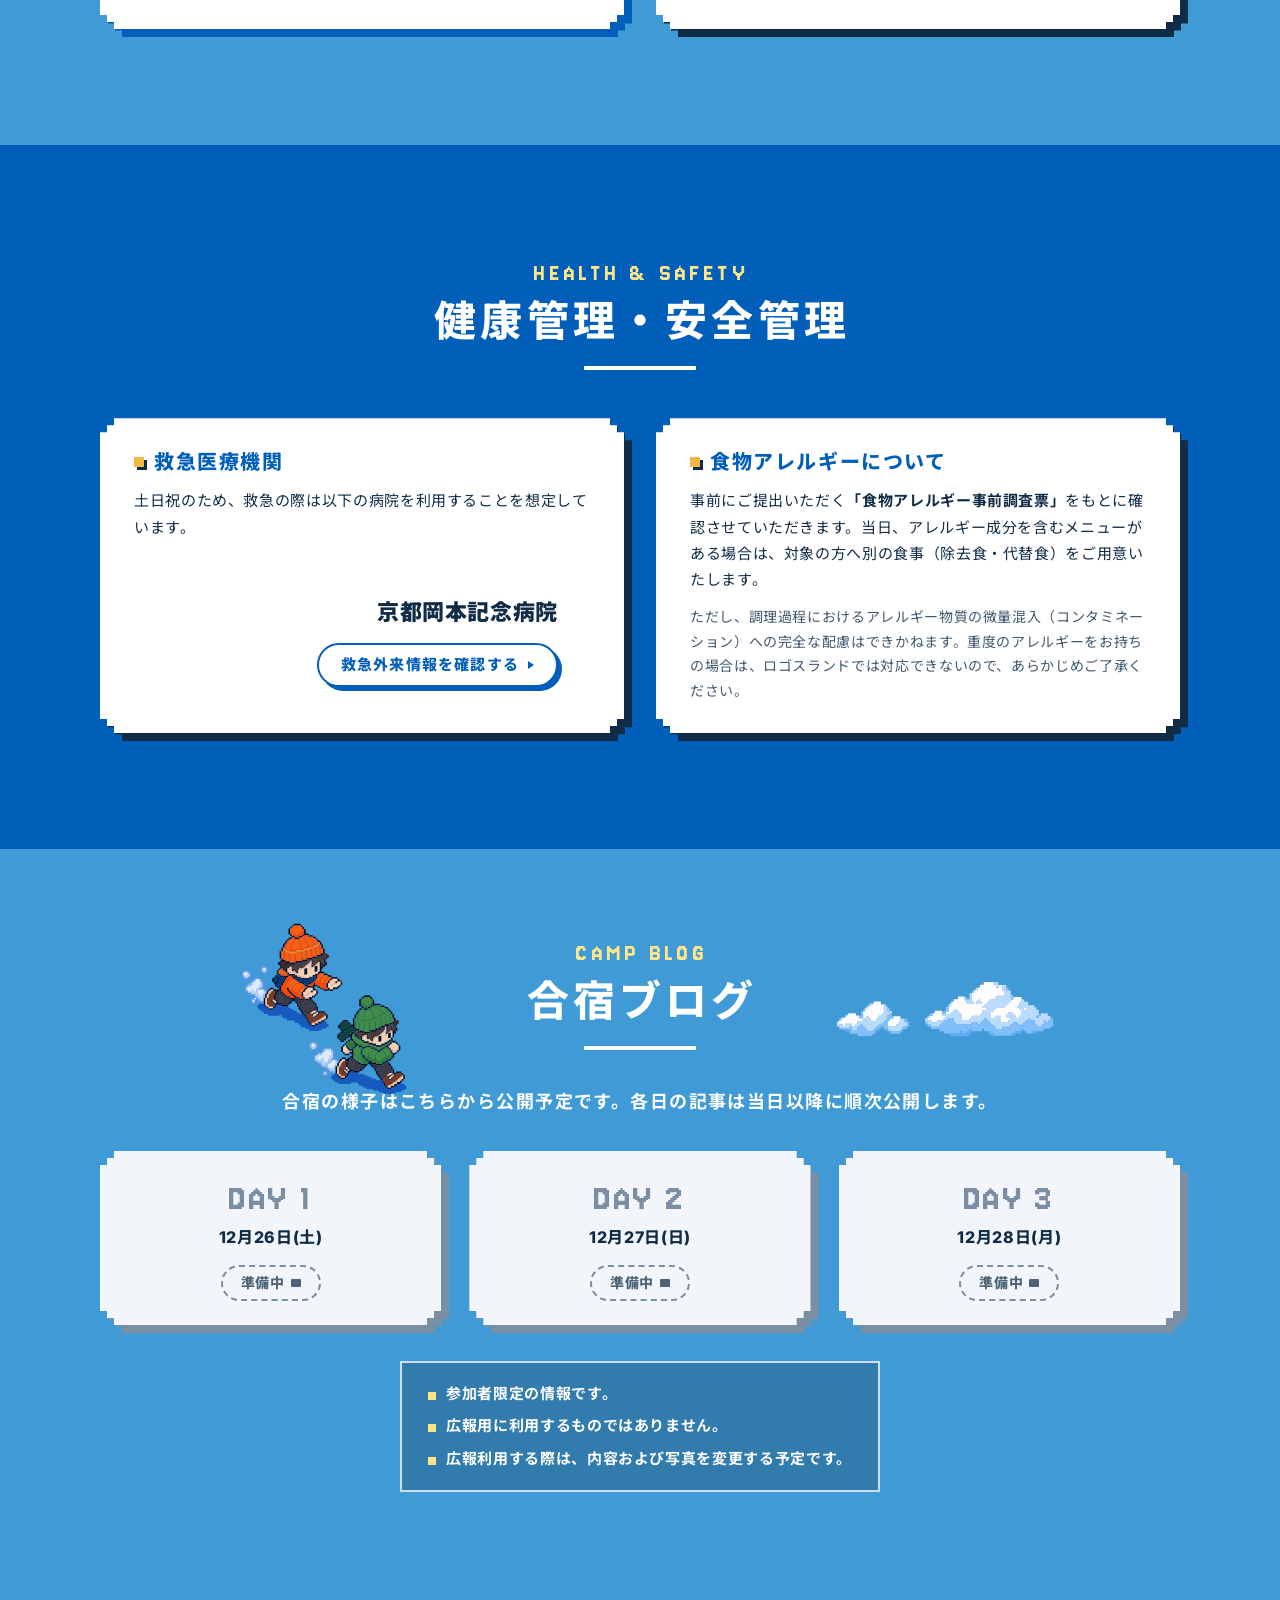
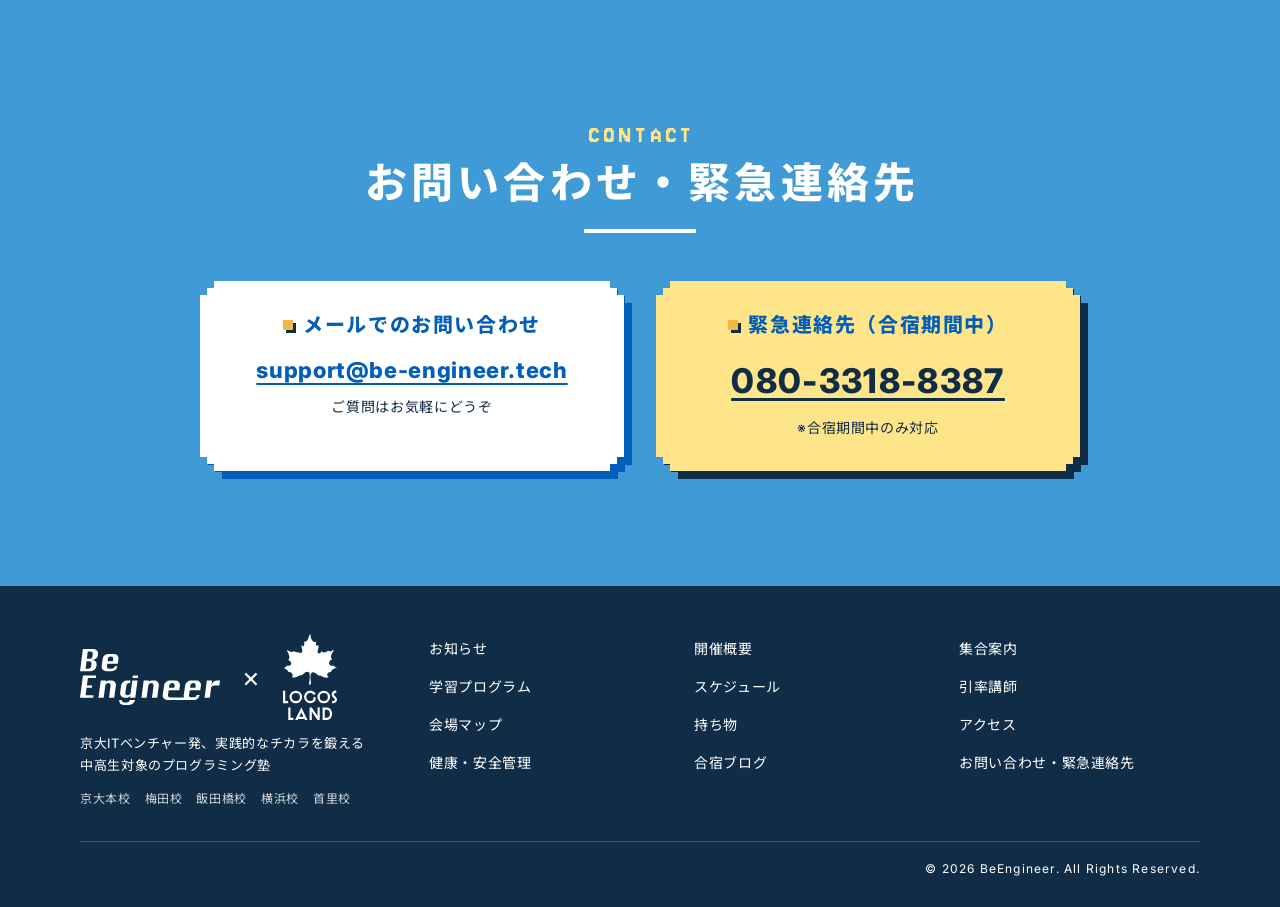
==== commit 3c52ab8c: "冬合宿案内ページを広告LPのデザインに合わせて全面リデザインする 【共通】 - 配色・ピクセル調カード・降雪演出を広告LPに統一し、LPのSVGを assets/img に取り込み - 開催情報を20" ====
--- a/index.html
+++ b/index.html
@@ -3,972 +3,661 @@
 <head>
     <meta charset="UTF-8">
     <meta name="viewport" content="width=device-width, initial-scale=1.0">
+    <meta name="description" content="BeEngineer × LOGOS LAND プログラミングキャンプ 2026 冬の参加者向け案内ページ。2026年12月26日(土)〜28日(月)、ロゴスランド京都で開催。集合案内・スケジュール・持ち物・アクセスなどを掲載しています。">
+    <title>合宿のご案内｜プログラミングキャンプ 2026 冬 | BeEngineer × LOGOS LAND</title>
     <link rel="icon" type="image/svg+xml" href="assets/fav/favicon.svg">
-    <meta name="description" content="BeEngineer プログラミング合宿 2026年12月26日〜28日 ロゴスランドで開催">
-    <title>BeEngineer Programming Camp | ロゴスランド合宿</title>
+    <link rel="preconnect" href="https://fonts.googleapis.com">
+    <link rel="preconnect" href="https://fonts.gstatic.com" crossorigin>
+    <link href="https://fonts.googleapis.com/css2?family=Inter:wght@500;700;800;900&family=Noto+Sans+JP:wght@400;500;700;900&family=Jersey+10&display=swap" rel="stylesheet">
     <link rel="stylesheet" href="styles.css">
-    </head>
-<body>
-    <!-- ハンバーガー / サイドバー / オーバーレイ（共通コンポーネント / assets/sidebar.js が描画） -->
-    <div id="site-sidebar" data-variant="public"></div>
-
-    <!-- メインコンテンツ -->
-    <main class="main-content">
-    
-        <!-- ヒーローセクション -->
-        <section id="hero" class="hero">
-            <div class="hero-content">
-                <div class="hero-panel">
-                <h1 class="hero-title">外で、学んで、<br>楽しんで、成長する。</h1>
-                <p class="hero-subtitle">いつもと異なる環境で、<br class="sp-br">スキルも人間力も磨く。<br>BeEngineerの合宿、<br class="sp-br">緑に囲まれたLOGOS LANDへ。</p>
-                <div class="hero-date">12/26<small>(土)</small> ー 12/28<small>(月)</small></div>
-                <div class="hero-location">📍 ロゴスランド京都（京都府城陽市）</div>
-                <a href="#program" class="hero-cta">学習内容を見る ▼</a>
-                </div>
-            </div>
-        </section>
-
-        <!-- ご案内 -->
-        <section id="guide" class="section">
-            <div class="container">
-                <h2 class="section-title">ご案内</h2>
-                <div class="guide-toggle-wrapper" data-guide-toggle>
-                    <div class="guide-toggle-header">
-                        <span class="guide-toggle-title">📍 集合場所・注意事項を確認</span>
-                        <span class="guide-toggle-icon">▼</span>
-                    </div>
-                    <div class="guide-content">
-                    <div class="guide-text">
-                        <p class="guide-main">初日13:00ごろから</p>
-                        <p class="guide-detail">
+</head>
+<body id="top">
+    <!-- 背景の雪（script.js の initSnowfall が描画） -->
+    <canvas class="snowfall" data-snowfall aria-hidden="true"></canvas>
+
+    <a class="skip-link" href="#main">本文へスキップ</a>
+
+    <!-- ヘッダー・メニュー（共通コンポーネント / assets/layout.js が描画） -->
+    <div id="site-header"></div>
+
+    <main id="main">
+
+        <!-- ============================================================
+             ファーストビュー
+             ============================================================ -->
+        <section class="fv" aria-labelledby="fv-title">
+            <img src="assets/img/cloud-left.svg" alt="" class="fv__cloud fv__cloud--left" width="2172" height="724" aria-hidden="true">
+            <img src="assets/img/cloud-right.svg" alt="" class="fv__cloud fv__cloud--right" width="795" height="379" aria-hidden="true">
+            <div class="fv__inner">
+                <div class="fv__copy">
+                    <p class="fv__badge"><span class="pixel-font">2026 WINTER</span>参加者・保護者のみなさまへ</p>
+                    <!-- PC: 雪だるまの吹き出しは看板の右上に重ねる（タブレット・SP は FV の最後に回す） -->
+                    <div class="fv__heading">
+                        <h1 class="fv__title" id="fv-title">
+                            <img src="assets/img/fv-title.svg" alt="プログラミングキャンプ" width="457" height="165" fetchpriority="high">
+                            <span class="fv__title-sub">冬合宿のご案内</span>
+                        </h1>
+                        <!-- 合宿までのカウントダウン・当日の進行（script.js の initCountdown が表示） -->
+                        <p class="fv__status" data-countdown hidden>
+                            <img src="assets/img/snowman.svg" alt="" width="1327" height="1186">
+                            <span class="fv__status-bubble" data-countdown-text aria-live="polite"></span>
+                        </p>
+                    </div>
+                    <p class="fv__info">
+                        <!-- 看板の左右に添えるイラスト（画面の端で少し見切れる） -->
+                        <img src="assets/img/fv-bbq.svg" alt="" class="fv__side fv__side--bbq" width="1536" height="1024" aria-hidden="true">
+                        <img src="assets/img/fv-tent.svg" alt="" class="fv__side fv__side--tent" width="1448" height="1086" aria-hidden="true">
+                        <span class="fv__info-item fv__info-item--date">
+                            <svg class="fv__info-icon" viewBox="0 0 24 24" aria-hidden="true"><path d="M7 2v2H4a1 1 0 0 0-1 1v15a1 1 0 0 0 1 1h16a1 1 0 0 0 1-1V5a1 1 0 0 0-1-1h-3V2h-2v2H9V2zM5 9h14v10H5zm2 2v2h2v-2zm4 0v2h2v-2zm4 0v2h2v-2zm-8 4v2h2v-2zm4 0v2h2v-2zm4 0v2h2v-2z"/></svg>
+                            <span class="fv__info-text">12月26日(土)<span class="fv__info-arrow" aria-label="から">▸</span>28日(月)</span>
+                        </span>
+                        <span class="fv__info-item">
+                            <svg class="fv__info-icon" viewBox="0 0 24 24" aria-hidden="true"><path d="M12 2a7.5 7.5 0 0 0-7.5 7.5C4.5 15 12 22 12 22s7.5-7 7.5-12.5A7.5 7.5 0 0 0 12 2zm0 2.2a5.3 5.3 0 0 1 5.3 5.3c0 3.3-3.6 7.6-5.3 9.4-1.7-1.8-5.3-6.1-5.3-9.4A5.3 5.3 0 0 1 12 4.2zm0 2.3a3 3 0 1 0 0 6 3 3 0 0 0 0-6z"/></svg>
+                            <span class="fv__info-text">ロゴスランド京都</span>
+                        </span>
+                        <span class="fv__info-item">
+                            <svg class="fv__info-icon" viewBox="0 0 24 24" aria-hidden="true"><path d="M12 3 2 21h20L12 3zm0 4.2L18.6 19h-3.2L12 12.6 8.6 19H5.4L12 7.2z"/></svg>
+                            2泊3日
+                        </span>
+                    </p>
+                    <p class="fv__lead">集合場所・スケジュール・持ち物など、<br>合宿に参加するための情報をまとめています。</p>
+                    <div class="fv__cta">
+                        <a href="#guide" class="btn btn--primary">集合案内を見る</a>
+                        <a href="#items" class="btn btn--sub">持ち物チェック</a>
+                    </div>
+                </div>
+            </div>
+        </section>
+
+        <!-- ============================================================
+             お知らせ・LINE
+             ・お知らせカードの中身は assets/news.js の NEWS_ITEMS 配列で管理します。
+             ============================================================ -->
+        <section class="section" id="news" aria-labelledby="news-title">
+            <div class="container">
+                <div class="section-head">
+                    <p class="section-head__en">NEWS</p>
+                    <h2 class="section-title" id="news-title">お知らせ</h2>
+                </div>
+                <!-- お知らせと LINE を1枚の白い枠にまとめ、縦線で2カラムに分ける -->
+                <div class="news-layout pixel-card">
+                    <div class="news-board">
+                        <p class="news-board__intro">合宿に関する大切なお知らせをこちらに掲載します。</p>
+                        <div class="news-list" id="news-list" data-news-list></div>
+                    </div>
+
+                    <div class="line-card">
+                        <h3 class="card-heading">合宿連絡用のLINEアカウント</h3>
+                        <!-- ============================================================
+                             冬合宿用 LINE QR の差し替え場所
+                             1. 画像を assets/guide/ に置く（例: BeEn2026winter_LINE_QR.png）
+                             2. 下のプレースホルダーを削除し、img のコメントを外す
+                             3. リンクの「準備中」を外し、新しい URL を a href に入れる
+                             ============================================================ -->
+                        <div class="line-card__body">
+                            <div class="line-card__qr line-card__qr--placeholder" aria-label="QRコード準備中">
+                                <span>QRコード<br>準備中</span>
+                            </div>
+                            <!-- <img src="assets/guide/BeEn2026winter_LINE_QR.png" alt="BeEngineer合宿2026冬 LINE QRコード" class="line-card__qr" width="160" height="160"> -->
+                            <div class="line-card__text">
+                                <p class="line-card__name">アカウント名（準備中）</p>
+                                <p class="line-card__link">
+                                    <span class="tag-pending">準備中</span>
+                                    <!-- <a href="https://lin.ee/" target="_blank" rel="noopener noreferrer">https://lin.ee/</a> -->
+                                </p>
+                                <p>合宿関連のご連絡はこちらから送らせていただきます。</p>
+                            </div>
+                        </div>
+                    </div>
+                </div>
+            </div>
+        </section>
+
+        <!-- ============================================================
+             開催概要
+             ============================================================ -->
+        <section class="section" id="overview" aria-labelledby="overview-title">
+            <div class="container">
+                <div class="section-head">
+                    <p class="section-head__en">OVERVIEW</p>
+                    <h2 class="section-title" id="overview-title">開催概要</h2>
+                </div>
+                <ul class="overview__list">
+                    <li class="overview__card pixel-card">
+                        <img src="assets/img/icon-date.svg" alt="" class="overview__icon" width="1254" height="1254" loading="lazy">
+                        <h3 class="overview__label">開催日程</h3>
+                        <p class="overview__main overview__date">
+                            <span class="overview__year">2026年</span>
+                            <span class="overview__range">
+                                <span>12月26日(土)</span>
+                                <span class="overview__arrow" aria-label="から"></span>
+                                <span>12月28日(月)</span>
+                            </span>
+                        </p>
+                        <p class="overview__sub">2泊3日</p>
+                        <a href="#schedule" class="btn btn--sub btn--small">スケジュールを見る</a>
+                    </li>
+                    <li class="overview__card overview__card--venue pixel-card">
+                        <img src="assets/img/icon-venue.svg" alt="" class="overview__icon" width="1402" height="1122" loading="lazy">
+                        <h3 class="overview__label">会場</h3>
+                        <p class="overview__main">ロゴスランド京都</p>
+                        <p class="overview__sub">〒610-0121<br>京都府城陽市寺田大川原24-4</p>
+                        <a href="#access" class="btn btn--sub btn--small">アクセス方法を見る</a>
+                    </li>
+                </ul>
+            </div>
+        </section>
+
+        <!-- ============================================================
+             集合案内
+             ============================================================ -->
+        <section class="section" id="guide" aria-labelledby="guide-title">
+            <img src="assets/img/cloud-left.svg" alt="" class="deco deco--cloud-left" width="2172" height="724" loading="lazy">
+            <img src="assets/img/cloud-right.svg" alt="" class="deco deco--cloud-right" width="795" height="379" loading="lazy">
+            <div class="container">
+                <div class="section-head">
+                    <p class="section-head__en">MEETING POINT</p>
+                    <h2 class="section-title" id="guide-title">集合案内</h2>
+                </div>
+                <div class="guide pixel-card">
+                    <div class="guide__text">
+                        <p class="guide__time"><span class="guide__time-label">1日目</span>13:00ごろから</p>
+                        <p class="guide__place">
                             <strong>JR奈良線・城陽駅の改札前</strong>でスタッフが待機しています<br>
                             （写真の赤枠の範囲にいます！）
                         </p>
-                        <p class="guide-detail">
-                            <strong>13:07発のバス</strong>までご案内します。
+                        <p class="guide__place"><strong>13:07発のバス</strong>までご案内します。</p>
+                        <p class="guide__note">※一緒に乗車しますので、降車のタイミングもご案内します。</p>
+
+                        <ul class="notice-list">
+                            <li class="notice-list__item">
+                                <span class="notice-list__mark" aria-hidden="true">!</span>
+                                <strong>城陽駅周辺にはコンビニがありませんのでご注意ください。</strong>
+                            </li>
+                            <li class="notice-list__item">
+                                <span class="notice-list__mark" aria-hidden="true">!</span>
+                                <strong>14:00集合後、合宿プログラム開始となりますので、集合時間までの間に昼食を済ませるようお願いします。</strong>
+                            </li>
+                        </ul>
+                        <p class="guide__contact">（判断が難しい場合は、各校舎にご連絡ください。）</p>
+                    </div>
+                    <figure class="guide__photo">
+                        <a href="assets/guide/station.jpeg" class="zoomable" aria-label="待ち合わせ場所の写真を拡大して表示">
+                            <img src="assets/guide/station.jpeg" alt="城陽駅 改札前の待ち合わせ場所（赤枠の範囲）" loading="lazy">
+                        </a>
+                        <figcaption>JR城陽駅 改札前（タップで拡大）</figcaption>
+                    </figure>
+                </div>
+            </div>
+        </section>
+
+        <!-- ============================================================
+             学習プログラム
+             ============================================================ -->
+        <section class="section section--blue program" id="program" aria-labelledby="program-title">
+            <div class="program__deco" aria-hidden="true">
+                <img src="assets/img/sparkle.svg" alt="" class="program__sparkle-left" width="1374" height="1145" loading="lazy">
+                <img src="assets/img/bubble-user.svg" alt="" class="program__bubble-user" width="1358" height="1158" loading="lazy">
+                <img src="assets/img/bubble-heart.svg" alt="" class="program__bubble-heart" width="1432" height="1098" loading="lazy">
+                <img src="assets/img/bubble-comment.svg" alt="" class="program__bubble-comment" width="1089" height="846" loading="lazy">
+            </div>
+            <div class="container">
+                <div class="section-head">
+                    <p class="section-head__en">PROGRAM</p>
+                    <h2 class="section-title" id="program-title">学習プログラム</h2>
+                </div>
+                <p class="program__catch">Djangoで<br class="br-sp">オリジナルのSNSアプリを開発！</p>
+                <p class="program__lead">実務の形を体験しながら、GitHubなどグループ開発ならではのツールの使い方を学びます。<br class="br-pc">2泊3日で授業から開発、発表まで集中して取り組みます。</p>
+
+                <div class="program__panel pixel-card">
+                    <ul class="program__list">
+                        <li class="program__item">
+                            <h3 class="bubble-tag">グループ開発</h3>
+                            <img src="assets/img/program-group.svg" alt="" class="program__illust" width="1536" height="1024" loading="lazy">
+                            <p class="program__text">実務に近い形でグループ開発を行います。ツールを使った開発を通じて、グループ開発だからこそのスピード感や難しさを体験します。</p>
+                        </li>
+                        <li class="program__item">
+                            <h3 class="bubble-tag">スキル習得</h3>
+                            <img src="assets/img/program-skill.svg" alt="" class="program__illust" width="1536" height="1024" loading="lazy">
+                            <p class="program__text">JavaScriptでアプリを高機能にするスキルを学びます。ここで学んだことを活かしてグループ開発をレベルアップさせます。</p>
+                        </li>
+                        <li class="program__item">
+                            <h3 class="bubble-tag">発表</h3>
+                            <img src="assets/img/program-presentation.svg" alt="" class="program__illust program__illust--shift" width="1536" height="1024" loading="lazy">
+                            <p class="program__text">最後に、作成したアプリについて発表します。講師や仲間からの評価やフィードバック、他のグループのいいところを今後に活かせます。</p>
+                        </li>
+                    </ul>
+                </div>
+
+                <h3 class="program__flow-title">合宿の流れ</h3>
+                <ol class="chapter-list">
+                    <li class="chapter pixel-card">
+                        <p class="chapter__head"><span class="chapter__num">CHAPTER 1</span><span class="chapter__title">ベースアプリの完成</span></p>
+                        <p class="chapter__text">オリジナル開発の元となるSNSアプリを開発します。グループ開発の基本を学びます。</p>
+                    </li>
+                    <li class="chapter pixel-card">
+                        <p class="chapter__head"><span class="chapter__num">CHAPTER 2</span><span class="chapter__title">グループ開発</span></p>
+                        <p class="chapter__text">チームに分かれて、役割分担をしながら開発をします。グループごとに相談して、オリジナルの機能を実装します。</p>
+                    </li>
+                    <li class="chapter pixel-card">
+                        <p class="chapter__head"><span class="chapter__num">CHAPTER 3</span><span class="chapter__title">発表</span></p>
+                        <p class="chapter__text">作成したアプリを発表します。講師からの評価やフィードバック、他のグループのいいところを今後に活かしましょう。</p>
+                    </li>
+                </ol>
+            </div>
+        </section>
+
+        <!-- ============================================================
+             スケジュール
+             ・表の中身は assets/schedule-data.js で管理（assets/schedule.js が描画）
+             ============================================================ -->
+        <section class="section" id="schedule" aria-labelledby="schedule-title">
+            <img src="assets/img/lantern.svg" alt="" class="deco deco--lantern" width="1223" height="1286" loading="lazy">
+            <div class="container">
+                <div class="section-head">
+                    <p class="section-head__en">SCHEDULE</p>
+                    <h2 class="section-title" id="schedule-title">3日間のスケジュール</h2>
+                </div>
+                <p class="section-lead">2泊3日でプログラミングには合計16時間取り組みます。<br class="br-pc">夜は振り返りを楽しむ時間、またはさらにプログラミングを進めることもできます！</p>
+
+                <div class="tabs tabs--days" role="tablist" aria-label="日にちの切り替え" data-schedule-tabs>
+                    <button type="button" class="tab" role="tab" id="tab-schedule-day1" aria-controls="schedule-day1" aria-selected="true" data-tab="schedule-day1">
+                        <span class="tab__day pixel-font">DAY 1</span><span class="tab__date">12/26(土)</span>
+                    </button>
+                    <button type="button" class="tab" role="tab" id="tab-schedule-day2" aria-controls="schedule-day2" aria-selected="false" data-tab="schedule-day2" tabindex="-1">
+                        <span class="tab__day pixel-font">DAY 2</span><span class="tab__date">12/27(日)</span>
+                    </button>
+                    <button type="button" class="tab" role="tab" id="tab-schedule-day3" aria-controls="schedule-day3" aria-selected="false" data-tab="schedule-day3" tabindex="-1">
+                        <span class="tab__day pixel-font">DAY 3</span><span class="tab__date">12/28(月)</span>
+                    </button>
+                </div>
+
+                <div class="schedule pixel-card" data-schedule-panels>
+                    <!-- assets/schedule.js が描画 -->
+                </div>
+
+                <!-- 1日目・2日目のタブでのみ表示（data-note-days で指定 / script.js が制御） -->
+                <p class="schedule__note" data-schedule-note data-note-days="schedule-day1 schedule-day2">
+                    授業はまとめて記載していますが、間に休憩時間を設けています。<br>
+                    21時以降は自由で、わからないことを聞く、実装の続きをする、早めに就寝するなど各自で過ごす時間となります。
+                </p>
+            </div>
+            <img src="assets/img/bonfire.svg" alt="" class="deco deco--bonfire" width="1536" height="1024" loading="lazy">
+        </section>
+
+        <!-- ============================================================
+             引率講師の紹介
+             ・タブ（校舎）と講師カードの中身は assets/teachers.js の TEACHERS データで管理します。
+             ============================================================ -->
+        <section class="section" id="teachers" aria-labelledby="teachers-title">
+            <div class="container">
+                <div class="section-head">
+                    <p class="section-head__en">TEACHERS</p>
+                    <h2 class="section-title" id="teachers-title">引率講師の紹介</h2>
+                    <img src="assets/img/flake-right.svg" alt="" class="head-deco head-deco--left head-deco--flake head-deco--mirror" width="471" height="468" loading="lazy">
+                    <img src="assets/img/flake-right.svg" alt="" class="head-deco head-deco--right head-deco--flake" width="471" height="468" loading="lazy">
+                </div>
+                <p class="section-lead">各校舎の引率講師をご紹介します。</p>
+                <!-- 校舎タブ（JSが自動生成） -->
+                <div class="tabs teachers-tabs" data-teachers-tabs role="tablist" aria-label="校舎の切り替え"></div>
+                <!-- 講師カード（JSが自動生成） -->
+                <div class="teachers-panels" data-teachers-panels></div>
+            </div>
+        </section>
+
+        <!-- ============================================================
+             会場・フロアマップ
+             ============================================================ -->
+        <section class="section section--blue" id="floormap" aria-labelledby="floormap-title">
+            <div class="container">
+                <div class="section-head">
+                    <p class="section-head__en">FLOOR MAP</p>
+                    <h2 class="section-title" id="floormap-title">会場・フロアマップ</h2>
+                </div>
+                <p class="section-lead">ロゴスランドの館内マップです。各階の施設配置をご確認ください。</p>
+
+                <!-- 施設タブ：プラムイン城陽 / アイリスイン城陽 -->
+                <div class="tabs tabs--facility" role="tablist" aria-label="施設の切り替え" data-facility-tabs>
+                    <button type="button" class="tab" role="tab" id="tab-facility-plum" aria-controls="facility-plum" aria-selected="true" data-facility="plum">プラムイン城陽</button>
+                    <button type="button" class="tab" role="tab" id="tab-facility-iris" aria-controls="facility-iris" aria-selected="false" data-facility="iris" tabindex="-1">アイリスイン城陽</button>
+                </div>
+
+                <!-- プラムイン城陽 -->
+                <div class="facility" id="facility-plum" role="tabpanel" aria-labelledby="tab-facility-plum" data-facility-panel="plum">
+                    <div class="floor-tabs" role="tablist" aria-label="プラムイン城陽の階" data-floor-tabs>
+                        <button type="button" class="floor-tab" role="tab" aria-selected="true" aria-controls="floor-plum-1f" data-floor="plum-1f">1 F</button>
+                        <button type="button" class="floor-tab" role="tab" aria-selected="false" aria-controls="floor-plum-2f" data-floor="plum-2f" tabindex="-1">2 F</button>
+                        <button type="button" class="floor-tab" role="tab" aria-selected="false" aria-controls="floor-plum-3f" data-floor="plum-3f" tabindex="-1">3 F</button>
+                    </div>
+                    <div class="floor pixel-card" id="floor-plum-1f" role="tabpanel" data-floor-panel="plum-1f">
+                        <h3 class="floor__title"><span class="pixel-font">1F</span>プラムイン城陽</h3>
+                        <ol class="floor__legend">
+                            <li>レストラン</li>
+                            <li>フロント</li>
+                            <li>ロビー</li>
+                            <li>ホール</li>
+                            <li>女子・男子トイレ</li>
+                            <li>野外活動ピロティ</li>
+                        </ol>
+                        <a href="assets/map/pluminn_1f.png" class="floor__map zoomable" aria-label="プラムイン城陽 1階フロアマップを拡大して表示">
+                            <img src="assets/map/pluminn_1f.png" alt="プラムイン城陽 1階フロアマップ" loading="lazy">
+                        </a>
+                    </div>
+                    <div class="floor pixel-card" id="floor-plum-2f" role="tabpanel" data-floor-panel="plum-2f" hidden>
+                        <h3 class="floor__title"><span class="pixel-font">2F</span>プラムイン城陽</h3>
+                        <ol class="floor__legend">
+                            <li>女子浴室・更衣室</li>
+                            <li>男子浴室・更衣室</li>
+                            <li>女子・男子トイレ</li>
+                            <li>ロビー</li>
+                            <li>フリースペース</li>
+                            <li>宿泊室</li>
+                        </ol>
+                        <a href="assets/map/pluminn_2f.png" class="floor__map zoomable" aria-label="プラムイン城陽 2階フロアマップを拡大して表示">
+                            <img src="assets/map/pluminn_2f.png" alt="プラムイン城陽 2階フロアマップ" loading="lazy">
+                        </a>
+                    </div>
+                    <div class="floor pixel-card" id="floor-plum-3f" role="tabpanel" data-floor-panel="plum-3f" hidden>
+                        <h3 class="floor__title"><span class="pixel-font">3F</span>プラムイン城陽</h3>
+                        <ol class="floor__legend">
+                            <li>BBQテラス</li>
+                            <li>研修室</li>
+                            <li>女子・男子トイレ</li>
+                            <li>ロビー</li>
+                            <li>宿泊室</li>
+                        </ol>
+                        <a href="assets/map/pluminn_3f.png" class="floor__map zoomable" aria-label="プラムイン城陽 3階フロアマップを拡大して表示">
+                            <img src="assets/map/pluminn_3f.png" alt="プラムイン城陽 3階フロアマップ" loading="lazy">
+                        </a>
+                    </div>
+                </div>
+
+                <!-- アイリスイン城陽 -->
+                <div class="facility" id="facility-iris" role="tabpanel" aria-labelledby="tab-facility-iris" data-facility-panel="iris" hidden>
+                    <div class="floor-tabs" role="tablist" aria-label="アイリスイン城陽の階" data-floor-tabs>
+                        <button type="button" class="floor-tab" role="tab" aria-selected="true" aria-controls="floor-iris-1f" data-floor="iris-1f">1 F</button>
+                        <button type="button" class="floor-tab" role="tab" aria-selected="false" aria-controls="floor-iris-2f" data-floor="iris-2f" tabindex="-1">2 F</button>
+                    </div>
+                    <div class="floor pixel-card" id="floor-iris-1f" role="tabpanel" data-floor-panel="iris-1f">
+                        <h3 class="floor__title"><span class="pixel-font">1F</span>アイリスイン城陽</h3>
+                        <ol class="floor__legend">
+                            <li>実演スペース</li>
+                            <li>ショップ</li>
+                            <li>ロビー＆ショップ</li>
+                            <li>宿泊室</li>
+                            <li>女子・男子トイレ</li>
+                        </ol>
+                        <a href="assets/map/irisinn_1f.png" class="floor__map zoomable" aria-label="アイリスイン城陽 1階フロアマップを拡大して表示">
+                            <img src="assets/map/irisinn_1f.png" alt="アイリスイン城陽 1階フロアマップ" loading="lazy">
+                        </a>
+                    </div>
+                    <div class="floor pixel-card" id="floor-iris-2f" role="tabpanel" data-floor-panel="iris-2f" hidden>
+                        <h3 class="floor__title"><span class="pixel-font">2F</span>アイリスイン城陽</h3>
+                        <ol class="floor__legend">
+                            <li>大浴場・小浴場</li>
+                            <li>女子・男子トイレ</li>
+                            <li>宿泊室</li>
+                            <li>ロビー</li>
+                            <li>LOGOS KID&rsquo;S MINI PARK</li>
+                            <li>カフェ</li>
+                        </ol>
+                        <a href="assets/map/irisinn_2f.png" class="floor__map zoomable" aria-label="アイリスイン城陽 2階フロアマップを拡大して表示">
+                            <img src="assets/map/irisinn_2f.png" alt="アイリスイン城陽 2階フロアマップ" loading="lazy">
+                        </a>
+                    </div>
+                </div>
+                <p class="floormap__hint">マップの画像をタップすると、<wbr>拡大して表示できます。</p>
+            </div>
+        </section>
+
+        <!-- ============================================================
+             持ち物チェックリスト
+             ・チェック状態は localStorage に保存（キーは data-item の値。以前のページと共通）
+             ============================================================ -->
+        <section class="section" id="items" aria-labelledby="items-title">
+            <img src="assets/img/snowman.svg" alt="" class="deco deco--snowman" width="1327" height="1186" loading="lazy">
+            <div class="container">
+                <div class="section-head">
+                    <p class="section-head__en">CHECKLIST</p>
+                    <h2 class="section-title" id="items-title">持ち物チェックリスト</h2>
+                </div>
+
+                <div class="checklist-box pixel-card" data-checklist>
+                    <div class="progress" aria-live="polite">
+                        <p class="progress__label"><span class="pixel-font">READY</span><span data-progress-text>0 / 17</span></p>
+                        <div class="progress__bar" role="progressbar" aria-label="持ち物の準備状況" aria-valuemin="0" aria-valuemax="17" aria-valuenow="0" data-progress-bar>
+                            <span class="progress__fill" data-progress-fill></span>
+                        </div>
+                        <p class="progress__done" data-progress-done hidden>準備完了！ 忘れ物はないかな？</p>
+                        <p class="progress__note">※チェック状態は自動保存されます</p>
+                    </div>
+
+                    <div class="checklist-groups">
+                        <fieldset class="checklist-group">
+                            <legend class="checklist-group__title">学習・連絡</legend>
+                            <div class="checklist-item"><input type="checkbox" id="item1" data-item="item1"><label for="item1">PC（貸出あり・持参推奨）</label></div>
+                            <div class="checklist-item"><input type="checkbox" id="item2" data-item="item2"><label for="item2">電源コード・充電ケーブル</label></div>
+                            <div class="checklist-item"><input type="checkbox" id="item3" data-item="item3"><label for="item3">ノート・筆記用具</label></div>
+                            <div class="checklist-item"><input type="checkbox" id="item12" data-item="item12"><label for="item12">スマートフォン（連絡用）</label></div>
+                        </fieldset>
+                        <fieldset class="checklist-group">
+                            <legend class="checklist-group__title">書類・健康</legend>
+                            <div class="checklist-item"><input type="checkbox" id="item4" data-item="item4"><label for="item4">マイナンバーカードのコピー<small>（保険証として利用することが目的）</small></label></div>
+                            <div class="checklist-item"><input type="checkbox" id="item16" data-item="item16"><label for="item16">アレルギーチェックシート<small>（未提出者）</small></label></div>
+                            <div class="checklist-item"><input type="checkbox" id="item9" data-item="item9"><label for="item9">常備薬<small>（必要な方）</small></label></div>
+                        </fieldset>
+                        <fieldset class="checklist-group">
+                            <legend class="checklist-group__title">生活用品</legend>
+                            <div class="checklist-item"><input type="checkbox" id="item5" data-item="item5"><label for="item5">歯ブラシ・洗面用具</label></div>
+                            <div class="checklist-item"><input type="checkbox" id="item6" data-item="item6"><label for="item6">衣服<small>（2泊3日分・寝巻き推奨）</small></label></div>
+                            <div class="checklist-item"><input type="checkbox" id="item7" data-item="item7"><label for="item7">バスタオル</label></div>
+                            <div class="checklist-item"><input type="checkbox" id="item8" data-item="item8"><label for="item8">ハンドタオル</label></div>
+                            <div class="checklist-item"><input type="checkbox" id="item15" data-item="item15"><label for="item15">スリッパや上履きなど<small>（任意）</small></label></div>
+                        </fieldset>
+                        <fieldset class="checklist-group">
+                            <legend class="checklist-group__title">防寒・その他</legend>
+                            <div class="checklist-item"><input type="checkbox" id="item10" data-item="item10"><label for="item10">羽織もの<small>（館内は空調完備）</small></label></div>
+                            <div class="checklist-item"><input type="checkbox" id="item17" data-item="item17"><label for="item17">防寒類の持参<small>（任意）</small></label></div>
+                            <div class="checklist-item"><input type="checkbox" id="item14" data-item="item14"><label for="item14">折りたたみ傘</label></div>
+                            <div class="checklist-item"><input type="checkbox" id="item11" data-item="item11"><label for="item11">飲み物</label></div>
+                            <div class="checklist-item"><input type="checkbox" id="item13" data-item="item13"><label for="item13">お金<small>（自動販売機があるので、交通費以外に用意していただいても大丈夫）</small></label></div>
+                        </fieldset>
+                    </div>
+
+                    <div class="checklist-box__foot">
+                        <p class="info-note">
+                            <strong>飲み物について</strong><br>
+                            こちらでペットボトルの水またはお茶を配布しますのでご安心ください。
                         </p>
-                        <p class="guide-note">
-                            ※一緒に乗車しますので、降車のタイミングもご案内します。
-                        </p>
-                        
-                        <div class="guide-notice-inline">
-                            <p class="guide-notice-item">
-                                <span class="guide-notice-icon">⚠️</span>
-                                <strong>城陽駅周辺にはコンビニがありませんのでご注意ください。</strong>
+                        <button type="button" class="btn-reset" data-checklist-reset>チェックをすべて外す</button>
+                    </div>
+                </div>
+            </div>
+        </section>
+
+        <!-- ============================================================
+             アクセス
+             ============================================================ -->
+        <section class="section" id="access" aria-labelledby="access-title">
+            <div class="container">
+                <div class="section-head">
+                    <p class="section-head__en">ACCESS</p>
+                    <h2 class="section-title" id="access-title">アクセス</h2>
+                </div>
+
+                <div class="tabs tabs--access" role="tablist" aria-label="アクセス方法の切り替え" data-access-tabs>
+                    <button type="button" class="tab" role="tab" id="tab-access-car" aria-controls="access-car" aria-selected="true" data-access-tab="car">お車で<br class="br-sp">お越しの方</button>
+                    <button type="button" class="tab" role="tab" id="tab-access-train" aria-controls="access-train" aria-selected="false" data-access-tab="train" tabindex="-1">電車・バスで<br class="br-sp">お越しの方</button>
+                    <button type="button" class="tab" role="tab" id="tab-access-kyoto" aria-controls="access-kyoto" aria-selected="false" data-access-tab="kyoto" tabindex="-1">京都駅から<br class="br-sp">お越しの方</button>
+                </div>
+
+                <div class="access">
+                    <div class="access__info pixel-card">
+                        <!-- お車でお越しの方 -->
+                        <div class="access__panel" id="access-car" role="tabpanel" aria-labelledby="tab-access-car">
+                            <p>
+                                国道24号線バイパスを<strong>京奈和自動車道方面</strong>へ進み、
+                                京奈和自動車道入口より、国道24号線にて
+                                <strong>運動公園線を東へ</strong>お進みください。
                             </p>
-                            <p class="guide-notice-item">
-                                <span class="guide-notice-icon">🍱</span>
-                                <strong>14:00集合後、合宿プログラム開始となりますので、集合時間までの間に昼食を済ませるようお願いします。</strong>
-                            </p>
-                            <p class="guide-notice-contact">
-                                （判断が難しい場合は、各校舎にご連絡ください。）
+                            <p class="callout">駐車場は<strong>無料（30分間）</strong>でご利用いただけます。</p>
+                        </div>
+
+                        <!-- 電車・バスでお越しの方 -->
+                        <div class="access__panel" id="access-train" role="tabpanel" aria-labelledby="tab-access-train" hidden>
+                            <ol class="route">
+                                <li class="route__step"><span class="route__num">1</span><div><strong>JR奈良線・城陽駅前</strong>、または<strong>近鉄京都線・寺田駅前</strong><span class="route__detail">路線バスに乗車</span></div></li>
+                                <li class="route__step"><span class="route__num">2</span><div><strong>「プラムイン城陽」停留所で下車</strong><span class="route__detail">運賃：200円</span></div></li>
+                            </ol>
+                        </div>
+
+                        <!-- 京都駅からお越しの方 -->
+                        <div class="access__panel" id="access-kyoto" role="tabpanel" aria-labelledby="tab-access-kyoto" hidden>
+                            <p class="access__target">東京・横浜チーム向け</p>
+                            <ol class="route">
+                                <li class="route__step"><span class="route__num">1</span><div><strong>JR京都駅</strong><span class="route__detail">JR奈良線に乗車</span></div></li>
+                                <li class="route__step"><span class="route__num">2</span><div><strong>JR城陽駅</strong><span class="route__detail">約25分・運賃 <b>380円</b></span></div></li>
+                                <li class="route__step"><span class="route__num">3</span><div><strong>城陽駅前バス停</strong><span class="route__detail">路線バスに乗車</span></div></li>
+                                <li class="route__step"><span class="route__num">4</span><div><strong>プラムイン城陽</strong><span class="route__detail">約10分・運賃 <b>200円</b></span></div></li>
+                            </ol>
+                            <p class="callout"><strong>合計運賃：580円</strong>（京都駅～プラムイン城陽）</p>
+                        </div>
+
+                        <div class="access__address">
+                            <h3 class="card-heading">住所</h3>
+                            <p>
+                                <strong>ロゴスランド京都（プラムイン城陽）</strong><br>
+                                〒610-0121<br>
+                                京都府城陽市寺田大川原24-4
                             </p>
                         </div>
                     </div>
-                    <div class="guide-image">
-                        <img src="assets/guide/station.jpeg" alt="城陽駅 改札前の待ち合わせ場所" loading="lazy">
-                    </div>
-                    </div>
-                </div>
-                
-                <div class="line-info-box" data-line-toggle>
-                    <div class="line-toggle-header">
-                        <span class="line-toggle-title">📱 合宿連絡用のLINEアカウント</span>
-                        <span class="line-toggle-icon">▼</span>
-                    </div>
-                    <div class="line-info-content-wrapper">
-                    <div class="line-info-content">
-                        <div class="line-character line-character-left">
-                            <img src="assets/fav/dot_boy.svg" alt="キャラクター" class="line-character-img">
+
+                    <div class="access__map pixel-card">
+                        <!-- Google Map埋め込み（ロゴスランド京都） -->
+                        <iframe
+                            title="ロゴスランド京都の地図"
+                            src="https://www.google.com/maps/embed?pb=!1m18!1m12!1m3!1d3274.050111020896!2d135.79500497618534!3d34.854968172865334!2m3!1f0!2f0!3f0!3m2!1i1024!2i768!4f13.1!3m3!1m2!1s0x600116d2da8f6fdb%3A0xe0957dd752a7c4f8!2z44Ot44K044K544Op44Oz44OJIO-8iExPR09TIExBTkTvvIk!5e0!3m2!1sja!2sus!4v1762429337173!5m2!1sja!2sus"
+                            width="600"
+                            height="450"
+                            allowfullscreen=""
+                            loading="lazy"
+                            referrerpolicy="no-referrer-when-downgrade">
+                        </iframe>
+                    </div>
+                </div>
+            </div>
+        </section>
+
+        <!-- ============================================================
+             健康管理・安全管理
+             ============================================================ -->
+        <section class="section section--blue" id="health" aria-labelledby="health-title">
+            <div class="container">
+                <div class="section-head">
+                    <p class="section-head__en">HEALTH &amp; SAFETY</p>
+                    <h2 class="section-title" id="health-title">健康管理・安全管理</h2>
+                </div>
+                <div class="health">
+                    <div class="health__card pixel-card">
+                        <h3 class="card-heading">救急医療機関</h3>
+                        <p>土日祝のため、救急の際は以下の病院を利用することを想定しています。</p>
+                        <div class="health__hospital-box">
+                            <p class="health__hospital">京都岡本記念病院</p>
+                            <a href="https://www.okamoto-hp.or.jp/oka2/checkup/emergency.html" target="_blank" rel="noopener noreferrer" class="btn btn--sub btn--small">救急外来情報を確認する</a>
                         </div>
-                        <div class="line-qr-section">
-                            <!-- ============================================================
-                                 冬合宿用 LINE QR の差し替え場所
-                                 1. 画像を assets/guide/ に置く（例: BeEn2026winter_LINE_QR.png）
-                                 2. 下のプレースホルダーを削除し、img のコメントを外す
-                                 3. リンクの「準備中」を外し、新しい URL を a href に入れる
-                                 ============================================================ -->
-                            <div class="line-qr-placeholder" aria-label="QRコード準備中">
-                                <span class="line-qr-placeholder-icon">📱</span>
-                                <span class="line-qr-placeholder-text">QRコード準備中</span>
-                                <span class="line-qr-placeholder-hint">画像をここに配置</span>
-                            </div>
-                            <!-- <img src="assets/guide/BeEn2026winter_LINE_QR.png" alt="BeEngineer合宿2026冬 LINE QRコード" class="line-qr-code"> -->
-                            <p class="line-link">
-                                <span class="line-link-pending">準備中</span>
-                                <!-- <a href="https://lin.ee/" target="_blank" rel="noopener noreferrer">https://lin.ee/</a> -->
-                            </p>
-                            <div class="line-text-section">
-                                <p class="line-account-name">
-                                    <strong>アカウント名（準備中）</strong>
-                                </p>
-                                <p class="line-description">
-                                    合宿関連のご連絡はこちらから送らせていただきます。
-                                </p>
-                            </div>
-                        </div>
-                        <div class="line-character line-character-right">
-                            <img src="assets/fav/dot_girl.svg" alt="キャラクター" class="line-character-img">
-                        </div>
-                    </div>
-                    </div>
-                </div>
-                
-                <div id="blog" class="blog-update-box" data-blog-update-toggle>
-                    <div class="blog-update-header">
-                        <span class="blog-update-title">📝 合宿ブログはこちら</span>
-                        <span class="blog-update-icon">▼</span>
-                    </div>
-                    <div class="blog-update-content">
-                        <p class="blog-update-text">
-                            <strong>合宿の様子はこちらから公開予定です。</strong><br>
-                            各日の記事は当日以降に順次公開します。
-                        </p>
-                        <div class="blog-update-links" style="display: flex; gap: 1rem; justify-content: center; flex-wrap: wrap; margin-bottom: 1.5rem;">
-                            <a href="blog/day1.html" class="blog-link-btn" data-available-from="2026-12-26T00:00:00">1日目</a>
-                            <a href="blog/day2.html" class="blog-link-btn" data-available-from="2026-12-27T00:00:00">2日目</a>
-                            <a href="blog/day3.html" class="blog-link-btn" data-available-from="2026-12-28T00:00:00">3日目</a>
-                        </div>
-                        <div class="blog-update-notice">
-                            <p class="blog-notice-item">
-                                <span class="blog-notice-icon">🔒</span>
-                                <strong>参加者限定の情報です。</strong>
-                            </p>
-                            <p class="blog-notice-item">
-                                <span class="blog-notice-icon">🚫</span>
-                                <strong>広報用に利用するものではありません。</strong>
-                            </p>
-                            <p class="blog-notice-item">
-                                <span class="blog-notice-icon">📝</span>
-                                <strong>広報利用する際は、内容および写真を変更する予定です。</strong>
-                            </p>
-                        </div>
-                    </div>
-                </div>
-
-                <!-- ============================================================
-                    お知らせセクション
-                    ・カードの中身は assets/news.js の NEWS_ITEMS 配列で管理します。
-                    ============================================================ -->
-                <div class="news-box" data-news-toggle>
-                    <div class="news-toggle-header">
-                        <span class="news-toggle-title">📢 お知らせ</span>
-                        <span class="news-toggle-icon">▼</span>
-                    </div>
-                    <div class="news-content-wrapper">
-                        <p class="news-intro">合宿に関する大切なお知らせをこちらに掲載します。</p>
-                        <div class="news-list" id="news-list" data-news-list>
-                        </div>
-                    </div>
-                </div>
-            </div>
-        </section>
-
-        <!-- 開催情報バー -->
-        <section id="overview" class="section overview-section">
-            <div class="container">
-                <div class="overview-grid">
-                <div class="overview-card">
-                    <div class="overview-icon">📅</div>
-                    <h3>開催日程</h3>
-                    <p class="overview-main">2026年12月26日（土）<br class="sp-br">〜28日（月）</p>
-                    <p class="overview-sub">13:00集合 〜 13:00解散<br class="sp-br">（2泊3日）</p>
-                    <a href="#schedule" class="overview-btn">
-                        スケジュールを見る
-                    </a>
-                </div>
-                
-                <div class="overview-card">
-                    <div class="overview-icon">📍</div>
-                    <h3>会場</h3>
-                    <p class="overview-main">ロゴスランド京都</p>
-                    <p class="overview-address">〒610-0121 <br class="sp-br">京都府城陽市<br class="sp-br">寺田大川原24-4</p>
-                    <a href="#access" class="overview-btn">
-                        アクセス方法を見る
-                    </a>
-                </div>
-                </div>
-            </div>
-        </section>
-
-        <!-- ============================================================
-            引率講師の紹介
-            ・タブ（校舎）と講師カードの中身は assets/teachers.js の
-                TEACHERS データで管理します。
-            ・内容の変更・追加は assets/teachers.js を編集してください。
-            　（下の2つの空 <div> の中身は JS が自動生成します）
-            ============================================================ -->
-        <section id="teachers" class="section">
-            <div class="container">
-                <h2 class="section-title">引率講師の紹介</h2>
-                <p class="section-intro">
-                    各校舎の引率講師をご紹介します。
-                </p>
-
-                <!-- 校舎タブ（JSが自動生成） -->
-                <div class="teachers-tabs" data-teachers-tabs role="tablist" aria-label="校舎の切り替え"></div>
-
-                <!-- 講師カード（JSが自動生成） -->
-                <div class="teachers-panels" data-teachers-panels></div>
-            </div>
-        </section>
-
-        <!-- 学習内容 -->
-        <section id="program" class="section">
-            <div class="container">
-                <h2 class="section-title">学習プログラム</h2>
-                <p class="section-intro">
-                学習内容の詳細は決まり次第掲載します。（準備中）
-                </p>
-                
-                <!-- タブボタン（SP版のみ表示） -->
-                <div class="program-tabs">
-                    <button class="program-tab-btn" data-tab="1">
-                        <span class="tab-icon">💡</span>
-                        <span class="tab-text">CHAPTER 1</span>
-                    </button>
-                    <button class="program-tab-btn" data-tab="2">
-                        <span class="tab-icon">🤖</span>
-                        <span class="tab-text">CHAPTER 2</span>
-                    </button>
-                    <button class="program-tab-btn" data-tab="3">
-                        <span class="tab-icon">🏆</span>
-                        <span class="tab-text">CHAPTER 3</span>
-                    </button>
-                </div>
-                
-                <!-- コンテンツエリア -->
-                <div class="card-grid">
-                <div class="card card-orange program-card" data-program-card data-tab-content="1">
-                    <div class="card-header">
-                        <div class="card-icon">💡</div>
-                        <div class="card-header-text">
-                            <div class="chapter-number">CHAPTER 1</div>
-                            <h3 class="card-title">ルール理解</h3>
-                        </div>
-                        <span class="toggle-icon">▼</span>
-                    </div>
-                    <div class="card-content">
-                    <p>準備中</p>
-                    </div>
-                </div>
-                
-                <div class="card card-green program-card" data-program-card data-tab-content="2">
-                    <div class="card-header">
-                        <div class="card-icon">🤖</div>
-                        <div class="card-header-text">
-                            <div class="chapter-number">CHAPTER 2</div>
-                            <h3 class="card-title">戦略設計・AI実装・調整</h3>
-                        </div>
-                        <span class="toggle-icon">▼</span>
-                    </div>
-                    <div class="card-content">
-                    <p>準備中</p>
-                    </div>
-                </div>
-                
-                <div class="card card-orange program-card" data-program-card data-tab-content="3">
-                    <div class="card-header">
-                        <div class="card-icon">🏆</div>
-                        <div class="card-header-text">
-                            <div class="chapter-number">CHAPTER 3</div>
-                            <h3 class="card-title">最終対戦・ふり返り</h3>
-                        </div>
-                        <span class="toggle-icon">▼</span>
-                    </div>
-                    <div class="card-content">
-                    <p>準備中</p>
-                    </div>
-                </div>
-                </div>
-            </div>
-        </section>
-
-        <!-- スケジュール -->
-        <section id="schedule" class="section">
-            <div class="container">
-                <h2 class="section-title">スケジュール</h2>
-                <p class="section-desc">
-                2泊3日でプログラミングには合計16時間取り組みます。夜は振り返りを楽しむ時間、またはさらにプログラミングを進めることもできます！
-                </p>
-                
-                <!-- タブメニュー -->
-                <div class="schedule-tabs">
-                    <button class="tab-btn active" data-tab="schedule-day1">
-                        <span class="tab-emoji"></span> １日目 - 12/26（土）
-                    </button>
-                    <button class="tab-btn" data-tab="schedule-day2">
-                        <span class="tab-emoji"></span> ２日目 - 12/27（日）
-                    </button>
-                    <button class="tab-btn" data-tab="schedule-day3">
-                        <span class="tab-emoji"></span> ３日目 - 12/28（月）
-                    </button>
-                </div>
-                
-                <!-- 表の中身は assets/schedule-data.js で管理（assets/schedule.js が描画） -->
-                <div class="schedule-table-wrapper">
-                <table class="schedule-table">
-                    <thead>
-                        <tr>
-                        <th>時間</th>
-                        <th>場所</th>
-                        <th>内容</th>
-                        <th>備考</th>
-                        </tr>
-                    </thead>
-                    <tbody data-schedule-tbody>
-                        <!-- assets/schedule.js が描画 -->
-                    </tbody>
-                </table>
-                </div>
-                
-                <!-- 1日目・2日目のタブでのみ表示（data-note-days で指定 / script.js が制御） -->
-                <p class="section-note" data-schedule-note data-note-days="schedule-day1 schedule-day2">
-                授業はまとめて記載していますが、間に休憩時間を設けています。
-                21時以降は自由で、わからないことを聞く、実装の続きをする、早めに就寝するなど各自で過ごす時間となります。
-                </p>
-            </div>
-        </section>
-
-        <!-- フロアマップ -->
-        <section id="floormap" class="section">
-            <div class="container">
-                <h2 class="section-title">フロアマップ</h2>
-                <p class="section-desc">
-                    ロゴスランドの館内マップです。各階の施設配置をご確認ください。
-                </p>
-
-                <!-- 施設タブ：プラムイン城陽 / アイリスイン城陽 -->
-                <div class="facility-tabs" role="tablist" aria-label="施設の切り替え">
-                    <button class="facility-tab-btn active" data-facility="plum" role="tab" aria-selected="true">
-                        プラムイン城陽
-                    </button>
-                    <button class="facility-tab-btn" data-facility="iris" role="tab" aria-selected="false">
-                        アイリスイン城陽
-                    </button>
-                </div>
-
-                <!-- プラムイン城陽 -->
-                <div class="facility-content active" data-facility-content="plum" role="tabpanel">
-                    <!-- フロアマップタブ -->
-                    <div class="floormap-tabs">
-                        <button class="floormap-tab-btn active" data-floor="floor-1f">
-                            <span class="floor-icon"></span> 1F
-                        </button>
-                        <button class="floormap-tab-btn" data-floor="floor-2f">
-                            <span class="floor-icon"></span> 2F
-                        </button>
-                        <button class="floormap-tab-btn" data-floor="floor-3f">
-                            <span class="floor-icon"></span> 3F
-                        </button>
-                    </div>
-
-                    <div class="floormap-grid">
-                        <!-- 1F -->
-                        <div class="floormap-item active" data-floormap-item data-floor-content="floor-1f">
-                            <div class="floormap-header" data-floormap-header>
-                                <h3 class="floormap-title">1F</h3>
-                                <span class="floormap-toggle-icon">▼</span>
-                            </div>
-                            <div class="floormap-content">
-                                <div class="floormap-legend">
-                                    <ul>
-                                        <li><span class="legend-number">1</span> レストラン</li>
-                                        <li><span class="legend-number">2</span> フロント</li>
-                                        <li><span class="legend-number">3</span> ロビー</li>
-                                        <li><span class="legend-number">4</span> ホール</li>
-                                        <li><span class="legend-number">5</span> 女子・男子トイレ</li>
-                                        <li><span class="legend-number">6</span> 野外活動ピロティ</li>
-                                    </ul>
-                                </div>
-                                <div class="floormap-image">
-                                    <img src="assets/map/pluminn_1f.png" alt="プラムイン城陽 1階フロアマップ" loading="lazy">
-                                </div>
-                            </div>
-                        </div>
-
-                        <!-- 2F -->
-                        <div class="floormap-item" data-floormap-item data-floor-content="floor-2f">
-                            <div class="floormap-header" data-floormap-header>
-                                <h3 class="floormap-title">2F</h3>
-                                <span class="floormap-toggle-icon">▼</span>
-                            </div>
-                            <div class="floormap-content">
-                                <div class="floormap-legend">
-                                    <ul>
-                                        <li><span class="legend-number">1</span> 女子浴室・更衣室</li>
-                                        <li><span class="legend-number">2</span> 男子浴室・更衣室</li>
-                                        <li><span class="legend-number">3</span> 女子・男子トイレ</li>
-                                        <li><span class="legend-number">4</span> ロビー</li>
-                                        <li><span class="legend-number">5</span> フリースペース</li>
-                                        <li><span class="legend-number">6</span> 宿泊室</li>
-                                    </ul>
-                                </div>
-                                <div class="floormap-image">
-                                    <img src="assets/map/pluminn_2f.png" alt="プラムイン城陽 2階フロアマップ" loading="lazy">
-                                </div>
-                            </div>
-                        </div>
-
-                        <!-- 3F -->
-                        <div class="floormap-item" data-floormap-item data-floor-content="floor-3f">
-                            <div class="floormap-header" data-floormap-header>
-                                <h3 class="floormap-title">3F</h3>
-                                <span class="floormap-toggle-icon">▼</span>
-                            </div>
-                            <div class="floormap-content">
-                                <div class="floormap-legend">
-                                    <ul>
-                                        <li><span class="legend-number">1</span> BBQテラス</li>
-                                        <li><span class="legend-number">2</span> 研修室</li>
-                                        <li><span class="legend-number">3</span> 女子・男子トイレ</li>
-                                        <li><span class="legend-number">4</span> ロビー</li>
-                                        <li><span class="legend-number">5</span> 宿泊室</li>
-                                    </ul>
-                                </div>
-                                <div class="floormap-image">
-                                    <img src="assets/map/pluminn_3f.png" alt="プラムイン城陽 3階フロアマップ" loading="lazy">
-                                </div>
-                            </div>
-                        </div>
-                    </div>
-                </div>
-
-                <!-- アイリスイン城陽 -->
-                <div class="facility-content" data-facility-content="iris" role="tabpanel">
-                    <!-- フロアマップタブ -->
-                    <div class="floormap-tabs">
-                        <button class="floormap-tab-btn active" data-floor="iris-1f">
-                            <span class="floor-icon"></span> 1F
-                        </button>
-                        <button class="floormap-tab-btn" data-floor="iris-2f">
-                            <span class="floor-icon"></span> 2F
-                        </button>
-                    </div>
-
-                    <div class="floormap-grid">
-                        <!-- アイリス 1F -->
-                        <div class="floormap-item active" data-floormap-item data-floor-content="iris-1f">
-                            <div class="floormap-header" data-floormap-header>
-                                <h3 class="floormap-title">1F</h3>
-                                <span class="floormap-toggle-icon">▼</span>
-                            </div>
-                            <div class="floormap-content">
-                                <div class="floormap-legend">
-                                    <ul>
-                                        <li><span class="legend-number">1</span> 実演スペース</li>
-                                        <li><span class="legend-number">2</span> ショップ</li>
-                                        <li><span class="legend-number">3</span> ロビー＆ショップ</li>
-                                        <li><span class="legend-number">4</span> 宿泊室</li>
-                                        <li><span class="legend-number">5</span> 女子・男子トイレ</li>
-                                    </ul>
-                                </div>
-                                <div class="floormap-image">
-                                    <img src="assets/map/irisinn_1f.png" alt="アイリスイン城陽 1階フロアマップ" loading="lazy">
-                                </div>
-                            </div>
-                        </div>
-
-                        <!-- アイリス 2F -->
-                        <div class="floormap-item" data-floormap-item data-floor-content="iris-2f">
-                            <div class="floormap-header" data-floormap-header>
-                                <h3 class="floormap-title">2F</h3>
-                                <span class="floormap-toggle-icon">▼</span>
-                            </div>
-                            <div class="floormap-content">
-                                <div class="floormap-legend">
-                                    <ul>
-                                        <li><span class="legend-number">1</span> 大浴場・小浴場</li>
-                                        <li><span class="legend-number">2</span> 女子・男子トイレ</li>
-                                        <li><span class="legend-number">3</span> 宿泊室</li>
-                                        <li><span class="legend-number">4</span> ロビー</li>
-                                        <li><span class="legend-number">5</span> LOGOS KID&rsquo;S MINI PARK</li>
-                                        <li><span class="legend-number">6</span> カフェ</li>
-                                    </ul>
-                                </div>
-                                <div class="floormap-image">
-                                    <img src="assets/map/irisinn_2f.png" alt="アイリスイン城陽 2階フロアマップ" loading="lazy">
-                                </div>
-                            </div>
-                        </div>
-                    </div>
-                </div>
-            </div>
-        </section>
-
-        <!-- 持ち物リスト -->
-        <section id="items" class="section">
-            <div class="container">
-                <h2 class="section-title">持ち物リスト</h2>
-                <p class="section-desc">
-                チェックを入れて準備しましょう！ ✅<br class="sp-br">（チェック状態は自動保存されます）
-                </p>
-                
-                <!-- PC版 -->
-                <div class="checklist checklist-pc" id="checklist">
-                    <div class="checklist-item">
-                        <input type="checkbox" id="item1" data-item="item1">
-                        <label for="item1">💻 PC（貸出あり・持参推奨）</label>
-                    </div>
-                    <div class="checklist-item">
-                        <input type="checkbox" id="item2" data-item="item2">
-                        <label for="item2">🔌 電源コード・充電ケーブル</label>
-                    </div>
-                    <div class="checklist-item">
-                        <input type="checkbox" id="item3" data-item="item3">
-                        <label for="item3">📓 ノート・筆記用具</label>
-                    </div>
-                    <div class="checklist-item">
-                        <input type="checkbox" id="item4" data-item="item4">
-                        <label for="item4">🪪 マイナンバーカードのコピー<br>（保険証として利用することが目的）</label>
-                    </div>
-                    <div class="checklist-item">
-                        <input type="checkbox" id="item5" data-item="item5">
-                        <label for="item5">🪥 歯ブラシ・洗面用具</label>
-                    </div>
-                    <div class="checklist-item">
-                        <input type="checkbox" id="item6" data-item="item6">
-                        <label for="item6">👕 衣服（2泊3日分・寝巻き推奨）</label>
-                    </div>
-                    <div class="checklist-item">
-                        <input type="checkbox" id="item7" data-item="item7">
-                        <label for="item7">🛁 バスタオル</label>
-                    </div>
-                    <div class="checklist-item">
-                        <input type="checkbox" id="item8" data-item="item8">
-                        <label for="item8">🧴 ハンドタオル</label>
-                    </div>
-                    <div class="checklist-item">
-                        <input type="checkbox" id="item9" data-item="item9">
-                        <label for="item9">💊 常備薬（必要な方）</label>
-                    </div>
-                    <div class="checklist-item">
-                        <input type="checkbox" id="item10" data-item="item10">
-                        <label for="item10">🧥 羽織もの（館内は空調完備）</label>
-                    </div>
-                    <div class="checklist-item">
-                        <input type="checkbox" id="item11" data-item="item11">
-                        <label for="item11">🥤 飲み物</label>
-                    </div>
-                    <div class="checklist-item">
-                        <input type="checkbox" id="item12" data-item="item12">
-                        <label for="item12">📱 スマートフォン（連絡用）</label>
-                    </div>
-                    <div class="checklist-item">
-                        <input type="checkbox" id="item13" data-item="item13">
-                        <label for="item13">💰 お金（自動販売機があるので、交通費以外に用意していただいても大丈夫）</label>
-                    </div>
-                    <div class="checklist-item">
-                        <input type="checkbox" id="item14" data-item="item14">
-                        <label for="item14">☂️ 折りたたみ傘</label>
-                    </div>
-                    <div class="checklist-item">
-                        <input type="checkbox" id="item15" data-item="item15">
-                        <label for="item15">🥿 スリッパや上履きなど（任意）</label>
-                    </div>
-                    <div class="checklist-item">
-                        <input type="checkbox" id="item16" data-item="item16">
-                        <label for="item16">🍽️ アレルギーチェックシート（未提出者）</label>
-                    </div>
-                    <div class="checklist-item">
-                        <input type="checkbox" id="item17" data-item="item17">
-                        <label for="item17">🧣 防寒類の持参（任意）</label>
-                    </div>
-                </div>
-                
-                <!-- SP版用のトグル形式 -->
-                <div class="items-mobile" data-items-mobile>
-                    <div class="items-mobile-header">
-                        <span class="items-mobile-title">持ち物を確認する</span>
-                        <span class="items-toggle-icon">▼</span>
-                    </div>
-                    <div class="items-mobile-content">
-                        <div class="checklist" id="checklist-mobile">
-                            <div class="checklist-item">
-                                <input type="checkbox" id="item1-mobile" data-item="item1">
-                                <label for="item1-mobile">💻 PC（貸出あり・持参推奨）</label>
-                            </div>
-                            <div class="checklist-item">
-                                <input type="checkbox" id="item2-mobile" data-item="item2">
-                                <label for="item2-mobile">🔌 電源コード・充電ケーブル</label>
-                            </div>
-                            <div class="checklist-item">
-                                <input type="checkbox" id="item3-mobile" data-item="item3">
-                                <label for="item3-mobile">📓 ノート・筆記用具</label>
-                            </div>
-                            <div class="checklist-item">
-                                <input type="checkbox" id="item4-mobile" data-item="item4">
-                                <label for="item4-mobile">🪪 マイナンバーカードのコピー<br>（保険証として利用することが目的）</label>
-                            </div>
-                            <div class="checklist-item">
-                                <input type="checkbox" id="item5-mobile" data-item="item5">
-                                <label for="item5-mobile">🪥 歯ブラシ・洗面用具</label>
-                            </div>
-                            <div class="checklist-item">
-                                <input type="checkbox" id="item6-mobile" data-item="item6">
-                                <label for="item6-mobile">👕 衣服（2泊3日分・寝巻き推奨）</label>
-                            </div>
-                            <div class="checklist-item">
-                                <input type="checkbox" id="item7-mobile" data-item="item7">
-                                <label for="item7-mobile">🛁 バスタオル</label>
-                            </div>
-                            <div class="checklist-item">
-                                <input type="checkbox" id="item8-mobile" data-item="item8">
-                                <label for="item8-mobile">🧴 ハンドタオル</label>
-                            </div>
-                            <div class="checklist-item">
-                                <input type="checkbox" id="item9-mobile" data-item="item9">
-                                <label for="item9-mobile">💊 常備薬（必要な方）</label>
-                            </div>
-                            <div class="checklist-item">
-                                <input type="checkbox" id="item10-mobile" data-item="item10">
-                                <label for="item10-mobile">🧥 羽織もの（館内は空調完備）</label>
-                            </div>
-                            <div class="checklist-item">
-                                <input type="checkbox" id="item11-mobile" data-item="item11">
-                                <label for="item11-mobile">🥤 水筒（持参推奨）</label>
-                            </div>
-                            <div class="checklist-item">
-                                <input type="checkbox" id="item12-mobile" data-item="item12">
-                                <label for="item12-mobile">📱 スマートフォン（連絡用）</label>
-                            </div>
-                            <div class="checklist-item">
-                                <input type="checkbox" id="item13-mobile" data-item="item13">
-                                <label for="item13-mobile">💰 お金（自動販売機があるので、交通費以外に用意していただいても大丈夫）</label>
-                            </div>
-                            <div class="checklist-item">
-                                <input type="checkbox" id="item14-mobile" data-item="item14">
-                                <label for="item14-mobile">☂️ 折りたたみ傘</label>
-                            </div>
-                            <div class="checklist-item">
-                                <input type="checkbox" id="item15-mobile" data-item="item15">
-                                <label for="item15-mobile">🥿 スリッパや上履きなど（任意）</label>
-                            </div>
-                            <div class="checklist-item">
-                                <input type="checkbox" id="item16-mobile" data-item="item16">
-                                <label for="item16-mobile">🍽️ アレルギーチェックシート（未提出者）</label>
-                            </div>
-                            <div class="checklist-item">
-                                <input type="checkbox" id="item17-mobile" data-item="item17">
-                                <label for="item17-mobile">🧣 防寒類の持参（任意）</label>
-                            </div>
-                        </div>
-                    </div>
-                </div>
-                
-                <div class="drink-notice">
-                    <p class="section-note">
-                        💧 <strong>飲み物について</strong><br>
-                        こちらでペットボトルの水またはお茶を配布しますのでご安心ください。
-                    </p>
-                </div>
-            </div>
-        </section>
-
-        <!-- アクセス -->
-        <section id="access" class="section">
-            <div class="container">
-                <h2 class="section-title">アクセス</h2>
-                
-                <div class="access-content">
-                    <!-- PC版用のタブレイアウト -->
-                    <div class="access-pc">
-                        <!-- タブメニュー -->
-                        <div class="access-tabs">
-                            <button class="access-tab-btn active" data-access-tab="car">お車でお越しの方</button>
-                            <button class="access-tab-btn" data-access-tab="train">電車・バスでお越しの方</button>
-                            <button class="access-tab-btn" data-access-tab="kyoto">京都駅からお越しの方</button>
-                        </div>
-                        
-                        <!-- 2カラムレイアウト -->
-                        <div class="access-layout">
-                            <!-- 左側：タブコンテンツ -->
-                            <div class="access-tab-content-wrapper">
-                                <!-- お車でお越しの方 -->
-                                <div class="access-tab-content active" id="access-car">
-                                    <div class="access-info-box">
-                                        <p>
-                                            国道24号線バイパスを<strong>京奈和自動車道方面</strong>へ進み、<br>
-                                            京奈和自動車道入口より、国道24号線にて<br>
-                                            <strong>運動公園線を東へ</strong>お進みください。
-                                        </p>
-                                        <p class="access-note access-note-yellow">
-                                            駐車場は<strong>無料（30分間）</strong>でご利用いただけます。
-                                        </p>
-                                        
-                                        <h3 class="access-subtitle">住所</h3>
-                                        <p>
-                                            <strong>ロゴスランド京都（プラムイン城陽）</strong><br>
-                                            〒610-0121<br>
-                                            京都府城陽市寺田大川原24-4
-                                        </p>
-                                    </div>
-                                </div>
-                                
-                                <!-- 電車・バスでお越しの方 -->
-                                <div class="access-tab-content" id="access-train">
-                                    <div class="access-info-box">
-                                        <p>
-                                            <strong>JR奈良線・城陽駅前</strong>、または
-                                            <strong>近鉄京都線・寺田駅前</strong>から路線バスに乗車
-                                        </p>
-                                        <p class="access-arrow">
-                                            ↓<br>
-                                            <strong>「プラムイン城陽」停留所で下車</strong>
-                                        </p>
-                                        <p class="access-note access-note-blue">
-                                            運賃：<strong>200円</strong>
-                                        </p>
-                                        
-                                        <h3 class="access-subtitle">住所</h3>
-                                        <p>
-                                            <strong>ロゴスランド京都（プラムイン城陽）</strong><br>
-                                            〒610-0121<br>
-                                            京都府城陽市寺田大川原24-4
-                                        </p>
-                                    </div>
-                                </div>
-                                
-                                <!-- 京都駅からお越しの方 -->
-                                <div class="access-tab-content" id="access-kyoto">
-                                    <div class="access-info-box">
-                                        <p class="kyoto-team-label">東京・横浜チーム向け</p>
-                                        <div class="access-flow">
-                                            <div class="flow-step">
-                                                <div class="flow-number">1</div>
-                                                <div class="flow-content">
-                                                    <strong>JR京都駅</strong><br>
-                                                    <span class="flow-detail">JR奈良線に乗車</span>
-                                                </div>
-                                            </div>
-                                            <div class="flow-arrow">↓</div>
-                                            <div class="flow-step">
-                                                <div class="flow-number">2</div>
-                                                <div class="flow-content">
-                                                    <strong>JR城陽駅</strong><br>
-                                                    <span class="flow-detail">約25分・運賃 <strong class="fare-highlight">380円</strong></span>
-                                                </div>
-                                            </div>
-                                            <div class="flow-arrow">↓</div>
-                                            <div class="flow-step">
-                                                <div class="flow-number">3</div>
-                                                <div class="flow-content">
-                                                    <strong>城陽駅前バス停</strong><br>
-                                                    <span class="flow-detail">路線バスに乗車</span>
-                                                </div>
-                                            </div>
-                                            <div class="flow-arrow">↓</div>
-                                            <div class="flow-step">
-                                                <div class="flow-number">4</div>
-                                                <div class="flow-content">
-                                                    <strong>プラムイン城陽</strong><br>
-                                                    <span class="flow-detail">約10分・運賃 <strong class="fare-highlight">200円</strong></span>
-                                                </div>
-                                            </div>
-                                        </div>
-                                        <p class="access-note access-note-green">
-                                            <strong>合計運賃：580円</strong>（京都駅～プラムイン城陽）
-                                        </p>
-                                    </div>
-                                </div>
-                            </div>
-                            
-                            <!-- 右側：地図 -->
-                            <div class="map-container">
-                                <!-- Google Map埋め込み（ロゴスランド京都） -->
-                                <iframe 
-                                    class="access-map"
-                                    src="https://www.google.com/maps/embed?pb=!1m18!1m12!1m3!1d3274.050111020896!2d135.79500497618534!3d34.854968172865334!2m3!1f0!2f0!3f0!3m2!1i1024!2i768!4f13.1!3m3!1m2!1s0x600116d2da8f6fdb%3A0xe0957dd752a7c4f8!2z44Ot44K044K544Op44Oz44OJIO-8iExPR09TIExBTkTvvIk!5e0!3m2!1sja!2sus!4v1762429337173!5m2!1sja!2sus" 
-                                    width="600" 
-                                    height="450" 
-                                    allowfullscreen="" 
-                                    loading="lazy" 
-                                    referrerpolicy="no-referrer-when-downgrade">
-                                </iframe>
-                            </div>
-                        </div>
-                    </div>
-                    
-                    <!-- SP版用のトグル形式 -->
-                    <div class="access-mobile">
-                        <div class="access-item" data-access-item>
-                            <div class="access-item-header">
-                                <span class="access-item-title">お車でお越しの方</span>
-                                <span class="access-toggle-icon">▼</span>
-                            </div>
-                            <div class="access-item-content">
-                                <p>
-                                    国道24号線バイパスを<strong>京奈和自動車道方面</strong>へ進み、<br>
-                                    京奈和自動車道入口より、国道24号線にて<br>
-                                    <strong>運動公園線を東へ</strong>お進みください。
-                                </p>
-                                <p class="access-note access-note-yellow">
-                                    駐車場は<strong>無料（30分間）</strong>でご利用いただけます。
-                                </p>
-                            </div>
-                        </div>
-                        
-                        <div class="access-item" data-access-item>
-                            <div class="access-item-header">
-                                <span class="access-item-title">電車・バスでお越しの方</span>
-                                <span class="access-toggle-icon">▼</span>
-                            </div>
-                            <div class="access-item-content">
-                                <p>
-                                    <strong>JR奈良線・城陽駅前</strong>、または
-                                    <strong>近鉄京都線・寺田駅前</strong>から路線バスに乗車
-                                </p>
-                                <p class="access-arrow">
-                                    ↓<br>
-                                    <strong>「プラムイン城陽」停留所で下車</strong>
-                                </p>
-                                <p class="access-note access-note-blue">
-                                    運賃：<strong>200円</strong>
-                                </p>
-                            </div>
-                        </div>
-                        
-                        <div class="access-item" data-access-item>
-                            <div class="access-item-header">
-                                <span class="access-item-title">京都駅からお越しの方</span>
-                                <span class="access-toggle-icon">▼</span>
-                            </div>
-                            <div class="access-item-content">
-                                <div class="access-flow-mobile">
-                                    <div class="flow-step-mobile">
-                                        <div class="flow-number-mobile">1</div>
-                                        <div class="flow-text">
-                                            <strong>JR京都駅</strong><br>
-                                            <span>JR奈良線に乗車</span>
-                                        </div>
-                                    </div>
-                                    <div class="flow-arrow-mobile">↓</div>
-                                    <div class="flow-step-mobile">
-                                        <div class="flow-number-mobile">2</div>
-                                        <div class="flow-text">
-                                            <strong>JR城陽駅</strong><br>
-                                            <span>約25分・運賃 <strong>380円</strong></span>
-                                        </div>
-                                    </div>
-                                    <div class="flow-arrow-mobile">↓</div>
-                                    <div class="flow-step-mobile">
-                                        <div class="flow-number-mobile">3</div>
-                                        <div class="flow-text">
-                                            <strong>城陽駅前バス停</strong><br>
-                                            <span>路線バスに乗車</span>
-                                        </div>
-                                    </div>
-                                    <div class="flow-arrow-mobile">↓</div>
-                                    <div class="flow-step-mobile">
-                                        <div class="flow-number-mobile">4</div>
-                                        <div class="flow-text">
-                                            <strong>プラムイン城陽</strong><br>
-                                            <span>約10分・運賃 <strong>200円</strong></span>
-                                        </div>
-                                    </div>
-                                </div>
-                                <p class="access-note access-note-green">
-                                    <strong>合計運賃：580円</strong>
-                                </p>
-                            </div>
-                        </div>
-                        
-                        <div class="access-item" data-access-item>
-                            <div class="access-item-header">
-                                <span class="access-item-title">住所</span>
-                                <span class="access-toggle-icon">▼</span>
-                            </div>
-                            <div class="access-item-content">
-                                <p>
-                                    <strong>ロゴスランド京都（プラムイン城陽）</strong><br>
-                                    〒610-0121<br>
-                                    京都府城陽市寺田大川原24-4
-                                </p>
-                            </div>
-                        </div>
-                        
-                        <div class="access-item" data-access-item>
-                            <div class="access-item-header">
-                                <span class="access-item-title">地図</span>
-                                <span class="access-toggle-icon">▼</span>
-                            </div>
-                            <div class="access-item-content">
-                                <div class="map-container-mobile">
-                                    <iframe 
-                                        class="access-map"
-                                        src="https://www.google.com/maps/embed?pb=!1m18!1m12!1m3!1d3274.050111020896!2d135.79500497618534!3d34.854968172865334!2m3!1f0!2f0!3f0!3m2!1i1024!2i768!4f13.1!3m3!1m2!1s0x600116d2da8f6fdb%3A0xe0957dd752a7c4f8!2z44Ot44K044K544Op44Oz44OJIO-8iExPR09TIExBTkTvvIk!5e0!3m2!1sja!2sus!4v1762429337173!5m2!1sja!2sus" 
-                                        width="600" 
-                                        height="300" 
-                                        allowfullscreen="" 
-                                        loading="lazy" 
-                                        referrerpolicy="no-referrer-when-downgrade">
-                                    </iframe>
-                                </div>
-                            </div>
-                        </div>
-                    </div>
-                </div>
-            </div>
-        </section>
-
-        <!-- 健康管理・安全管理 -->
-        <section id="health" class="section">
-            <div class="container">
-                <h2 class="section-title">健康管理・安全管理</h2>
-                
-                <div class="health-card">
-                    <h3>🏥 救急医療機関</h3>
-                    <p>土日祝のため、救急の際は以下の病院を利用することを想定しています</p>
-                    <div class="hospital-info">
-                        <h4>京都岡本記念病院</h4>
-                        <a href="https://www.okamoto-hp.or.jp/oka2/checkup/emergency.html" target="_blank" rel="noopener noreferrer" class="hospital-link">
-                            🏥 救急外来情報を確認する
-                        </a>
-                    </div>
-                </div>
-            </div>
-        </section>
-
-        <!-- お問い合わせ -->
-        <section id="contact" class="section">
-            <div class="container">
-                <h2 class="section-title">お問い合わせ</h2>
-                
-                <div class="contact-grid">
-                    <div class="contact-card">
-                        <h3>📧 メールでのお問い合わせ</h3>
-                        <p><a href="mailto:support@be-engineer.tech">support@be-engineer.tech</a></p>
-                        <p class="contact-note">ご質問はお気軽にどうぞ</p>
-                    </div>
-                
+                    </div>
+                    <div class="health__card pixel-card">
+                        <h3 class="card-heading">食物アレルギーについて</h3>
+                        <p>事前にご提出いただく<strong>「食物アレルギー事前調査票」</strong>をもとに確認させていただきます。当日、アレルギー成分を含むメニューがある場合は、対象の方へ別の食事（除去食・代替食）をご用意いたします。</p>
+                        <p class="health__small">ただし、調理過程におけるアレルギー物質の微量混入（コンタミネーション）への完全な配慮はできかねます。重度のアレルギーをお持ちの場合は、ロゴスランドでは対応できないので、あらかじめご了承ください。</p>
+                    </div>
+                </div>
+            </div>
+        </section>
+
+        <!-- ============================================================
+             合宿ブログ
+             ・各日のボタンは data-available-from の日時より前は「準備中」になります（script.js）
+             ============================================================ -->
+        <section class="section" id="blog" aria-labelledby="blog-title">
+            <div class="container">
+                <div class="section-head">
+                    <p class="section-head__en">CAMP BLOG</p>
+                    <h2 class="section-title" id="blog-title">合宿ブログ</h2>
+                    <img src="assets/img/kids-play.svg" alt="" class="head-deco head-deco--left head-deco--kids" width="1312" height="1199" loading="lazy">
+                    <img src="assets/img/cloud-left.svg" alt="" class="head-deco head-deco--right head-deco--cloud" width="2172" height="724" loading="lazy">
+                </div>
+                <p class="section-lead">合宿の様子はこちらから公開予定です。<br class="br-sp">各日の記事は当日以降に順次公開します。</p>
+
+                <ul class="blog-days">
+                    <li><a href="blog/day1.html" class="blog-day pixel-card" data-available-from="2026-12-26T00:00:00">
+                        <span class="blog-day__num pixel-font">DAY 1</span>
+                        <span class="blog-day__date">12月26日(土)</span>
+                        <span class="blog-day__state" data-blog-state>記事を読む</span>
+                    </a></li>
+                    <li><a href="blog/day2.html" class="blog-day pixel-card" data-available-from="2026-12-27T00:00:00">
+                        <span class="blog-day__num pixel-font">DAY 2</span>
+                        <span class="blog-day__date">12月27日(日)</span>
+                        <span class="blog-day__state" data-blog-state>記事を読む</span>
+                    </a></li>
+                    <li><a href="blog/day3.html" class="blog-day pixel-card" data-available-from="2026-12-28T00:00:00">
+                        <span class="blog-day__num pixel-font">DAY 3</span>
+                        <span class="blog-day__date">12月28日(月)</span>
+                        <span class="blog-day__state" data-blog-state>記事を読む</span>
+                    </a></li>
+                </ul>
+
+                <ul class="blog-notice">
+                    <li>参加者限定の情報です。</li>
+                    <li>広報用に利用するものではありません。</li>
+                    <li>広報利用する際は、内容および写真を変更する予定です。</li>
+                </ul>
+            </div>
+        </section>
+
+        <!-- ============================================================
+             お問い合わせ・緊急連絡先
+             ============================================================ -->
+        <section class="section" id="contact" aria-labelledby="contact-title">
+            <div class="container">
+                <div class="section-head">
+                    <p class="section-head__en">CONTACT</p>
+                    <h2 class="section-title" id="contact-title">お問い合わせ・緊急連絡先</h2>
+                </div>
+                <div class="contact">
+                    <div class="contact__card pixel-card">
+                        <h3 class="card-heading">メールでのお問い合わせ</h3>
+                        <p class="contact__value"><a href="mailto:support@be-engineer.tech">support@be-engineer.tech</a></p>
+                        <p class="contact__note">ご質問はお気軽にどうぞ</p>
+                    </div>
+
                     <!-- 緊急連絡先：合宿期間中の確認用に表示中。
                          非表示にするときは、下の div に hidden を付けてください。 -->
-                    <div class="contact-card contact-card-emergency">
-                        <h3>☎️ 緊急連絡先（合宿期間中）</h3>
-                        <p><a href="tel:080-3318-8387">080-3318-8387</a></p>
-                        <p class="contact-note">※合宿期間中のみ対応</p>
-                    </div>
-                </div>
-            </div>
-        </section>
-
-        <!-- フッター（共通コンポーネント / assets/footer.js が描画） -->
-        <div id="site-footer"></div>
-
+                    <div class="contact__card contact__card--emergency pixel-card">
+                        <h3 class="card-heading">緊急連絡先（合宿期間中）</h3>
+                        <p class="contact__value contact__value--tel"><a href="tel:080-3318-8387">080-3318-8387</a></p>
+                        <p class="contact__note">※合宿期間中のみ対応</p>
+                    </div>
+                </div>
+            </div>
+        </section>
     </main>
 
-    <!-- JavaScript -->
-    <script src="assets/sidebar.js"></script>
+    <!-- フッター（共通コンポーネント / assets/layout.js が描画） -->
+    <div id="site-footer"></div>
+
+    <a href="#top" class="to-top" data-to-top aria-label="ページの先頭へ戻る" hidden><span aria-hidden="true">▲</span><span class="pixel-font">TOP</span></a>
+    <p class="toast" data-toast role="status" aria-live="polite" hidden></p>
+
+    <script src="assets/layout.js"></script>
     <!-- スケジュール（データ: schedule-data.js / 描画: schedule.js） -->
     <script src="assets/schedule-data.js"></script>
     <script src="assets/schedule.js"></script>
     <script src="script.js"></script>
-    <script src="assets/footer.js"></script>
     <!-- 引率講師の紹介（内容の編集は assets/teachers.js を参照） -->
     <script src="assets/teachers.js"></script>
-    <!-- お知らせセクション（内容の編集は assets/news.js を参照） -->
+    <!-- お知らせ（内容の編集は assets/news.js を参照） -->
     <script src="assets/news.js"></script>
-
 </body>
 </html>
-
--- a/styles.css
+++ b/styles.css
@@ -1,5200 +1,4021 @@
-﻿/* ============================================
-   BeEngineer Programming Camp - Styles
-   ロゴスランド風デザイン
-   ============================================ */
-
-:root {
-  /* メインカラー */
-  --color-primary: #0E8B62;
-  --color-secondary: #F47F2E;
-  --color-accent: #FF6B6B;
-  --color-bg: #FAFAF8;
-  --color-white: #FFFFFF;
-  --color-text: #333333;
-  --color-text-light: #666666;
-  
-  /* パステルカラー */
-  --color-pastel-blue: #A8D5E2;
-  --color-pastel-yellow: #FFF4B8;
-  --color-pastel-pink: #FFD4D4;
-  --color-pastel-green: #C8E6C9;
-  
-  /* レイアウト */
-  --sidebar-width: 240px;
-  --spacing-unit: 1rem;
-  --border-radius: 16px;
-  --shadow-soft: 0 4px 20px rgba(0, 0, 0, 0.08);
-  --shadow-hover: 0 8px 30px rgba(0, 0, 0, 0.12);
-}
-
-/* ============================================
-   リセット & ベース
-   ============================================ */
-
-* {
-  margin: 0;
-  padding: 0;
-  box-sizing: border-box;
-}
-
-html {
-  scroll-behavior: smooth;
-}
-
-body {
-  font-family: 'Segoe UI', 'Yu Gothic UI', 'Meiryo', sans-serif;
-  background-color: var(--color-bg);
-  color: var(--color-text);
-  line-height: 1.7;
-  overflow-x: hidden;
-}
-
-img {
-  max-width: 100%;
-  height: auto;
-  display: block;
-}
-
-a {
-  text-decoration: none;
-  color: inherit;
-  transition: all 0.3s ease;
-}
-
-/* ============================================
-   サイドバー（左側固定）
-   ============================================ */
-
-.sidebar {
-  position: fixed;
-  left: 0;
-  top: 0;
-  width: var(--sidebar-width);
-  height: 100vh;      /* フォールバック */
-  height: 100dvh;     /* モバイルのアドレスバー可変分を考慮した実可視高さ */
-  background: linear-gradient(180deg, var(--color-primary) 0%, #0a6d4d 100%);
-  color: var(--color-white);
-  padding: 1rem 0.8rem;
-  display: flex;
-  flex-direction: column;
-  z-index: 1000;
-  box-shadow: 4px 0 20px rgba(0, 0, 0, 0.1);
-  overflow: visible;
-}
-
-.sidebar-logo {
-  text-align: center;
-  margin-bottom: 1rem;
-  display: flex;
-  flex-direction: column;
-  align-items: center;
-}
-
-.sidebar-logo h1 {
-  font-size: 1.5rem;
-  font-weight: bold;
-  letter-spacing: 0.05em;
-}
-
-.sidebar-logo p {
-  font-size: 0.75rem;
-  opacity: 0.9;
-  margin-top: 0.5rem;
-}
-
-.logo-text {
-  font-size: 1.5rem;
-  font-weight: bold;
-  letter-spacing: 0.05em;
-  line-height: 1.2;
-  display: flex;
-  align-items: center;
-  gap: 0.5rem;
-}
-
-.logo-icon {
-  width: 24px;
-  height: 24px;
-  object-fit: contain;
-}
-
-.logo-image {
-  width: 150px;
-  height: auto;
-  object-fit: contain;
-}
-
-.logo-been {
-  width: 115px;
-}
-
-.logo-separator {
-  font-size: 1.2rem;
-  margin: 0;
-  opacity: 0.8;
-  font-weight: bold;
-}
-
-.sidebar-nav {
-  flex: 1;
-  overflow: visible;
-  max-height: calc(100vh - 200px);
-}
-
-.sidebar-nav ul {
-  list-style: none;
-  overflow: visible;
-}
-
-.sidebar-nav li {
-  margin-bottom: 0.2rem;
-}
-
-.sidebar-nav a {
-  display: block;
-  padding: 0.45rem 0.7rem;
-  border-radius: 8px;
-  transition: all 0.3s ease;
-  font-size: 0.82rem;
-}
-
-.sidebar-nav a:hover {
-  background-color: rgba(255, 255, 255, 0.15);
-}
-
-.sidebar-nav a.active {
-  background-color: rgba(255, 255, 255, 0.2);
-  border: 2px solid var(--color-white);
-  font-weight: bold;
-  box-shadow: 0 2px 8px rgba(0, 0, 0, 0.2);
-}
-
-/* サブメニュー（ドロップダウン） */
-.sidebar-nav .has-submenu {
-  position: relative;
-  overflow: visible;
-}
-
-.sidebar-nav .submenu {
-  list-style: none;
-  padding: 0;
-  margin: 0;
-  position: absolute;
-  left: 100%;
-  top: 0;
-  margin-left: -1.5rem;
-  min-width: 150px;
-  background: linear-gradient(135deg, var(--color-secondary) 0%, #ff9a5a 100%);
-  border-radius: 8px;
-  box-shadow: 0 8px 32px rgba(0, 0, 0, 0.3);
-  opacity: 0;
-  visibility: hidden;
-  transform: translateX(-10px);
-  transition: all 0.3s ease;
-  z-index: 9999;
-}
-
-.sidebar-nav .has-submenu:hover .submenu {
-  opacity: 1;
-  visibility: visible;
-  transform: translateX(0);
-}
-
-.sidebar-nav .submenu li {
-  margin: 0;
-}
-
-.sidebar-nav .submenu a {
-  padding: 0.5rem 0.7rem;
-  font-size: 0.78rem;
-  background-color: transparent;
-  border-radius: 0;
-}
-
-.sidebar-nav .submenu li:first-child a {
-  border-radius: 8px 8px 0 0;
-}
-
-.sidebar-nav .submenu li:last-child a {
-  border-radius: 0 0 8px 8px;
-}
-
-.sidebar-nav .submenu a:hover {
-  background-color: rgba(255, 255, 255, 0.2);
-}
-
-.sidebar-footer {
-  text-align: center;
-  font-size: 0.6rem;
-  /* footer 全体に opacity を掛けると子の吹き出しまで薄くなるため透過しない。
-     キャラの淡さは .sidebar-footer-char 側の opacity で個別に表現する。 */
-  opacity: 1;
-  margin-top: auto;
-  padding-top: 0.3rem;
-  display: flex;
-  align-items: center;
-  /* コピーライト文を削除したため、中央寄せ＋gap でキャラ同士の距離を調整して元の位置感に戻す。 */
-  justify-content: center;
-  gap: 4rem;
-  position: relative; /* PC：吹き出しの位置基準 */
-}
-
-.sidebar-footer-text {
-  line-height: 1.4;
-}
-
-.sidebar-footer-char {
-  width: 35px;
-  height: auto;
-  opacity: 0.8;
-  flex-shrink: 0;
-}
-
-/* 旧構造（キャラのラッパー）は今は使わないが、CSS は無害なので残置 */
-.sidebar-char-wrap {
-  display: inline-flex;
-  align-items: flex-end;
-}
-
-/* PC：吹き出しは footer の上に絶対配置（クレジットの上に重なる位置） */
-.sidebar-char-bubble {
-  position: absolute;
-  bottom: calc(100% + 14px);
-  left: 50%;
-  transform: translateX(-50%);
-  width: clamp(120px, 75%, 160px);
-  aspect-ratio: 2 / 1;
-  display: flex;
-  align-items: center;
-  justify-content: center;
-  background-color: var(--color-secondary);
-  color: #fff;
-  padding: 0.6rem;
-  border-radius: 0;
-  font-size: 0.9rem;
-  line-height: 1.35;
-  font-weight: 700;
-  letter-spacing: 0.02em;
-  text-align: center;
-  white-space: pre-line; /* 文言中の \n を改行として表示 */
-  box-shadow: 0 4px 12px rgba(0, 0, 0, 0.2);
-  opacity: 1;
-  pointer-events: none;
-  z-index: 1;
-  animation: bubblePop 0.4s ease-out;
-}
-
-/* PC：しっぽは下方向（左下 or 右下） */
-.sidebar-char-bubble::after {
-  content: '';
-  position: absolute;
-  left: 14%;
-  bottom: -12px;
-  top: auto;
-  right: auto;
-  transform: none;
-  width: 10px;
-  height: 10px;
-  background-color: var(--color-secondary);
-}
-
-.sidebar-char-bubble::before {
-  content: '';
-  position: absolute;
-  left: calc(14% + 6px);
-  bottom: -24px;
-  top: auto;
-  right: auto;
-  width: 7px;
-  height: 7px;
-  background-color: var(--color-secondary);
-}
-
-.sidebar-char-bubble--right::after {
-  left: auto;
-  right: 14%;
-}
-
-.sidebar-char-bubble--right::before {
-  left: auto;
-  right: calc(14% + 6px);
-}
-
-@keyframes bubblePop {
-  0% {
-    opacity: 0;
-    transform: translateX(-50%) translateY(4px) scale(0.92);
-  }
-  100% {
-    opacity: 1;
-    transform: translateX(-50%) translateY(0) scale(1);
-  }
-}
-
-/* ============================================
-  SP版：左キャラ・吹き出し・右キャラを横並び（吹き出しはやや上）
-   ============================================ */
-@media (max-width: 768px) {
-  .sidebar-footer {
-    opacity: 1; /* SP では bubble が色濃く見えるよう透過解除 */
-    flex-direction: row;
-    align-items: flex-end; /* キャラを下揃えの基準線に */
-    justify-content: center;
-    gap: 0.5rem;
-    padding-top: 0.75rem; /* 吹き出しが上に出る分 */
-  }
-
-  .sidebar-footer-char-left,
-  .sidebar-footer-char-right {
-    flex-shrink: 0;
-    height: auto;
-    
-    align-self: flex-end;
-    margin: 0;
-  }
-
-  .sidebar-footer-char-left {
-    width: 25px; 
-  }
-
-
-  .sidebar-footer-char-right {
-    width: 30px;
-  }
-
-  .sidebar-footer-text {
-    display: none;
-  }
-
-  .sidebar-char-bubble {
-    position: relative;
-    bottom: auto;
-    left: auto;
-    transform: none;
-    flex: 1 1 auto;
-    width: auto;
-    height: 3.0rem;
-    min-width: 0;
-    max-width: 9.5rem;
-    align-self: flex-end;
-    margin-bottom: 2.85rem;
-    padding: 0.45rem 0.5rem;
-    font-size: 0.72rem;
-    line-height: 1.25;
-    box-shadow: 0 2px 8px rgba(0, 0, 0, 0.18);
-    animation: bubblePopSP 0.35s ease-out;
-  }
-/* SP：しっぽは下方向（左下 or 右下）— 吹き出しが上にあるため */
-  
-  .sidebar-char-bubble::after {
-    top: auto;
-    bottom: -6px;
-    left: 8%;
-    right: auto;
-    transform: none;
-    width: 6px;
-    height: 6px;
-  }
-
-  .sidebar-char-bubble::before {
-    top: auto;
-    bottom: -14px; 
-    left: calc(8% - 5px);
-    right: auto;
-    width: 4px;
-    height: 4px;
-  }
-
-  .sidebar-char-bubble--right::after {
-    left: auto;
-    right: 8%;
-  }
-
-  .sidebar-char-bubble--right::before {
-    left: auto;
-    right: calc(8% - 5px);
-  }
-
-  @keyframes bubblePopSP {
-    0% {
-      opacity: 0;
-      transform: scale(0.88);
-    }
-    100% {
-      opacity: 1;
-      transform: scale(1);
-    }
-  }
-}
-
-/* ============================================
-   メインコンテンツエリア
-   ============================================ */
-
-.main-content {
-  margin-left: var(--sidebar-width);
-  min-height: 100vh;
-}
-
-/* ============================================
-   ヒーローセクション
-   ============================================ */
-
-.hero {
-  position: relative;
-  height: 85vh;
-  display: flex;
-  align-items: center;
-  justify-content: center;
-  background: linear-gradient(135deg, var(--color-pastel-blue) 0%, var(--color-pastel-yellow) 50%, var(--color-pastel-pink) 100%);
-  overflow: hidden;
-}
-
-.hero::before {
-  content: '';
-  position: absolute;
-  top: 0;
-  left: 0;
-  right: 0;
-  bottom: 0;
-  background-image: url('data:image/svg+xml,<svg xmlns="http://www.w3.org/2000/svg" viewBox="0 0 1200 600"><rect fill="%23A8D5E2" width="1200" height="600"/></svg>');
-  background-size: cover;
-  background-position: center;
-  opacity: 0.3;
-}
-
-.hero-content {
-  position: relative;
-  z-index: 1;
-  text-align: center;
-  max-width: 800px;
-  padding: 2rem;
-}
-
-.hero-panel {
-  background-color: var(--color-white);
-  padding: 3rem 2.5rem;
-  border-radius: var(--border-radius);
-  box-shadow: var(--shadow-soft);
-  transition: transform 0.3s ease;
-}
-
-.hero-panel:hover {
-  transform: scale(1.02);
-}
-
-.hero-title {
-  font-size: 3rem;
-  font-weight: bold;
-  color: var(--color-primary);
-  margin-bottom: 1.5rem;
-  line-height: 1.3;
-}
-
-.hero-subtitle {
-  font-size: 1.3rem;
-  color: var(--color-text);
-  margin-bottom: 2rem;
-}
-
-.hero-date {
-  font-size: 1.5rem;
-  font-weight: bold;
-  color: var(--color-secondary);
-  margin-bottom: 0.5rem;
-}
-
-.hero-location {
-  font-size: 1.1rem;
-  color: var(--color-text-light);
-}
-
-.hero-cta {
-  margin-top: 2rem;
-  display: inline-block;
-  padding: 1rem 2.5rem;
-  background: linear-gradient(135deg, var(--color-secondary) 0%, #ff9a5a 100%);
-  color: var(--color-white);
-  font-size: 1.1rem;
-  font-weight: bold;
-  border-radius: 50px;
-  box-shadow: var(--shadow-soft);
-  transition: all 0.3s ease;
-}
-
-.hero-cta:hover {
-  transform: translateY(-3px);
-  box-shadow: var(--shadow-hover);
-}
-
-/* ============================================
-   セクション共通スタイル
-   ============================================ */
-
-.section {
-  padding: 5rem 3rem;
-}
-
-.section:nth-child(even) {
-  background-color: var(--color-white);
-}
-
-.section-title {
-  font-size: 2.5rem;
-  font-weight: bold;
-  color: var(--color-primary);
-  text-align: center;
-  margin-bottom: 3rem;
-  position: relative;
-  padding-bottom: 1rem;
-}
-
-.section-title::after {
-  content: '';
-  position: absolute;
-  bottom: 0;
-  left: 50%;
-  transform: translateX(-50%);
-  width: 80px;
-  height: 4px;
-  background: linear-gradient(90deg, var(--color-secondary), var(--color-primary));
-  border-radius: 2px;
-}
-
-.section-intro {
-  text-align: center;
-  margin-bottom: 3rem;
-  color: var(--color-text-light);
-  font-size: 1.1rem;
-}
-
-.section-desc {
-  text-align: center;
-  margin-bottom: 2rem;
-  color: var(--color-text-light);
-}
-
-.section-note {
-  text-align: center;
-  margin-top: 2rem;
-  color: var(--color-text-light);
-  font-size: 0.95rem;
-}
-
-.container {
-  max-width: 1200px;
-  margin: 0 auto;
-}
-
-/* ============================================
-   カードUI
-   ============================================ */
-
-.card-grid {
-  display: grid;
-  /* デフォルトは 1 カラム。2 カラムになる中間レンジを使わず、
-     大画面でのみ 3 カラムに切り替える。 */
-  grid-template-columns: 1fr;
-  gap: 2rem;
-}
-
-/* 大画面（サイドバー＋セクション余白を引いても 3 カラムに収まる幅）でのみ 3 カラム */
-@media (min-width: 1200px) {
-  .card-grid {
-    grid-template-columns: repeat(3, 1fr);
-  }
-}
-
-.card {
-  background-color: var(--color-white);
-  border-radius: var(--border-radius);
-  padding: 2rem;
-  box-shadow: var(--shadow-soft);
-  transition: all 0.3s ease;
-}
-
-.card:hover {
-  transform: translateY(-8px);
-  box-shadow: var(--shadow-hover);
-}
-
-.card-orange {
-  background: linear-gradient(135deg, var(--color-secondary) 0%, #ff9a5a 100%);
-  color: var(--color-white);
-}
-
-.card-green {
-  background: linear-gradient(135deg, var(--color-primary) 0%, #12a876 100%);
-  color: var(--color-white);
-}
-
-.card-title {
-  font-size: 1.5rem;
-  font-weight: bold;
-  margin-bottom: 1rem;
-}
-
-.card-content {
-  font-size: 1rem;
-  line-height: 1.8;
-}
-
-.card-icon {
-  width: 60px;
-  height: 60px;
-  background-color: rgba(255, 255, 255, 0.2);
-  border-radius: 50%;
-  display: flex;
-  align-items: center;
-  justify-content: center;
-  font-size: 1.8rem;
-  margin-bottom: 1rem;
-}
-
-/* ============================================
-   ご案内セクション
-   ============================================ */
-
-/* PC版では開閉ヘッダーを非表示 */
-.guide-toggle-header {
-  display: none;
-}
-
-.guide-content {
-  display: grid;
-  grid-template-columns: 1fr 1fr;
-  gap: 3rem;
-  align-items: center;
-  background-color: var(--color-white);
-  padding: 2.5rem;
-  border-radius: var(--border-radius);
-  box-shadow: var(--shadow-soft);
-}
-
-.guide-text {
-  display: flex;
-  flex-direction: column;
-  gap: 1rem;
-}
-
-.guide-main {
-  font-size: 1.5rem;
-  font-weight: bold;
-  color: var(--color-secondary);
-  margin-bottom: 0.5rem;
-}
-
-.guide-detail {
-  font-size: 1.1rem;
-  line-height: 1.8;
-  color: var(--color-text);
-}
-
-.guide-note {
-  font-size: 0.95rem;
-  color: var(--color-text-light);
-  background-color: var(--color-pastel-yellow);
-  padding: 1rem;
-  border-radius: 8px;
-  margin-top: 0.5rem;
-}
-
-.guide-notice-inline {
-  background: linear-gradient(135deg, #FFF3E0 0%, #FFE0B2 100%);
-  border: 3px solid var(--color-secondary);
-  border-radius: var(--border-radius);
-  padding: 1.5rem;
-  margin-top: 1.5rem;
-}
-
-.guide-image {
-  border-radius: var(--border-radius);
-  overflow: hidden;
-  box-shadow: var(--shadow-soft);
-  max-width: 100%;
-}
-
-.guide-image img {
-  width: 100%;
-  height: auto;
-  display: block;
-}
-
-.guide-notice-item {
-  display: flex;
-  align-items: center;
-  gap: 0.8rem;
-  margin-bottom: 1.5rem;
-  font-size: 1.05rem;
-  line-height: 1.8;
-  color: var(--color-text);
-}
-
-.guide-notice-item:last-of-type {
-  margin-bottom: 1rem;
-}
-
-.guide-notice-icon {
-  font-size: 1.5rem;
-  flex-shrink: 0;
-  line-height: 1.8;
-  display: flex;
-  align-items: center;
-  justify-content: center;
-  align-self: flex-start;
-}
-
-.guide-notice-contact {
-  text-align: center;
-  color: var(--color-text);
-  font-size: 1rem;
-  margin-top: 1rem;
-  margin-bottom: 0;
-  font-weight: 500;
-}
-
-.line-info-box {
-  background: linear-gradient(135deg, #E8F5E9 0%, #C8E6C9 100%);
-  border: 3px solid #06C755;
-  border-radius: var(--border-radius);
-  padding: 0;
-  margin-top: 2rem;
-  box-shadow: 0 6px 25px rgba(6, 199, 85, 0.15);
-  overflow: hidden;
-}
-
-/* 開閉ヘッダー */
-.line-toggle-header {
-  display: flex;
-  justify-content: space-between;
-  align-items: center;
-  padding: 1.5rem 2rem;
-  cursor: pointer;
-  transition: background-color 0.3s ease;
-}
-
-.line-toggle-header:hover {
-  background-color: rgba(6, 199, 85, 0.1);
-}
-
-.line-toggle-title {
-  font-size: 1.3rem;
-  font-weight: bold;
-  color: #06C755;
-}
-
-.line-toggle-icon {
-  font-size: 1.2rem;
-  color: #06C755;
-  transition: transform 0.3s ease;
-}
-
-.line-info-box.active .line-toggle-icon {
-  transform: rotate(180deg);
-}
-
-.line-info-content-wrapper {
-  max-height: 0;
-  overflow: hidden;
-  opacity: 0;
-  transition: max-height 0.5s ease, opacity 0.3s ease, padding 0.3s ease;
-  padding: 0 2rem;
-}
-
-.line-info-box.active .line-info-content-wrapper {
-  max-height: 1500px;
-  opacity: 1;
-  padding: 0 2rem 2rem 2rem;
-}
-
-.line-info-title {
-  text-align: center;
-  font-size: 1.5rem;
-  color: #06C755;
-  margin-bottom: 1.5rem;
-  font-weight: bold;
-}
-
-.line-info-content {
-  display: flex;
-  flex-direction: row;
-  align-items: center;
-  justify-content: center;
-  gap: 2rem;
-}
-
-.line-character {
-  flex-shrink: 0;
-}
-
-.line-character-img {
-  width: 120px;
-  height: auto;
-  animation: bounce 2s ease-in-out infinite;
-}
-
-.line-character-left .line-character-img {
-  animation-delay: 0s;
-}
-
-.line-character-right .line-character-img {
-  animation-delay: 0.3s;
-}
-
-@keyframes bounce {
-  0%, 100% {
-    transform: translateY(0);
-  }
-  50% {
-    transform: translateY(-10px);
-  }
-}
-
-@keyframes fadeIn {
-  from {
-    opacity: 0;
-    transform: translateY(8px);
-  }
-  to {
-    opacity: 1;
-    transform: translateY(0);
-  }
-}
-
-.line-qr-section {
-  flex-shrink: 0;
-  display: flex;
-  flex-direction: column;
-  align-items: center;
-  gap: 1.5rem;
-}
-
-.line-qr-code {
-  width: 200px;
-  height: 200px;
-  border-radius: 12px;
-  box-shadow: 0 4px 15px rgba(0, 0, 0, 0.1);
-  background: white;
-  padding: 10px;
-}
-
-.line-qr-placeholder {
-  width: 200px;
-  height: 200px;
-  border-radius: 12px;
-  border: 2px dashed #C9C9C9;
-  background-color: #FAFAF8;
-  display: flex;
-  flex-direction: column;
-  align-items: center;
-  justify-content: center;
-  gap: 0.35rem;
-  padding: 10px;
-  box-sizing: border-box;
-  text-align: center;
-}
-
-.line-qr-placeholder-icon {
-  font-size: 2rem;
-}
-
-.line-qr-placeholder-text {
-  font-weight: bold;
-  color: var(--color-text);
-  font-size: 0.95rem;
-}
-
-.line-qr-placeholder-hint {
-  font-size: 0.8rem;
-  color: var(--color-text-light);
-}
-
-.line-link-pending {
-  color: var(--color-text-light);
-  font-size: 1.1rem;
-  font-weight: bold;
-  padding: 0.5rem 1rem;
-  border: 2px dashed #C9C9C9;
-  border-radius: 8px;
-  background-color: #FAFAF8;
-  display: inline-block;
-}
-
-.line-link {
-  margin: 0;
-  text-align: center;
-}
-
-.line-link a {
-  color: #06C755;
-  font-size: 1.1rem;
-  font-weight: bold;
-  text-decoration: none;
-  padding: 0.5rem 1rem;
-  border: 2px solid #06C755;
-  border-radius: 8px;
-  background-color: rgba(6, 199, 85, 0.1);
-  display: inline-block;
-  transition: all 0.3s ease;
-}
-
-.line-link a:hover {
-  background-color: #06C755;
-  color: white;
-  transform: translateY(-2px);
-  box-shadow: 0 4px 12px rgba(6, 199, 85, 0.3);
-}
-
-.line-link a:active {
-  transform: translateY(0);
-}
-
-.line-text-section {
-  text-align: center;
-}
-
-.line-account-name {
-  font-size: 1.3rem;
-  color: #06C755;
-  margin-bottom: 1rem;
-  font-weight: bold;
-}
-
-.line-description {
-  font-size: 1.05rem;
-  color: var(--color-text);
-  line-height: 1.8;
-}
-
-/* ============================================
-   ブログ更新セクション
-   ============================================ */
-
-.blog-update-box {
-  background: linear-gradient(135deg, #FFF3E0 0%, #FFE0B2 100%);
-  border: 3px solid #FF9800;
-  border-radius: var(--border-radius);
-  padding: 0;
-  margin-top: 2rem;
-  box-shadow: 0 6px 25px rgba(255, 152, 0, 0.15);
-  overflow: hidden;
-}
-
-.blog-update-header {
-  display: flex;
-  justify-content: space-between;
-  align-items: center;
-  padding: 1.5rem 2rem;
-  cursor: pointer;
-  transition: background-color 0.3s ease;
-}
-
-.blog-update-header:hover {
-  background-color: rgba(255, 152, 0, 0.1);
-}
-
-.blog-update-title {
-  font-size: 1.3rem;
-  font-weight: bold;
-  color: #FF9800;
-}
-
-.blog-update-icon {
-  font-size: 1.2rem;
-  color: #FF9800;
-  transition: transform 0.3s ease;
-}
-
-.blog-update-box.active .blog-update-icon {
-  transform: rotate(180deg);
-}
-
-.blog-update-content {
-  max-height: 0;
-  opacity: 0;
-  overflow: hidden;
-  transition: max-height 0.5s ease, opacity 0.3s ease, padding 0.3s ease;
-  padding: 0 2rem;
-}
-
-.blog-update-box.active .blog-update-content {
-  max-height: 1000px;
-  opacity: 1;
-  padding: 0 2rem 2rem 2rem;
-}
-
-.blog-update-text {
-  font-size: 1.1rem;
-  color: var(--color-text);
-  line-height: 1.8;
-  margin-bottom: 1.5rem;
-  text-align: center;
-}
-
-.blog-update-link {
-  text-align: center;
-  margin-bottom: 1.5rem;
-}
-
-.blog-link-btn {
-  display: inline-block;
-  padding: 0.8rem 2rem;
-  background-color: #FF9800;
-  color: white;
-  text-decoration: none;
-  border-radius: 8px;
-  font-weight: bold;
-  font-size: 1.1rem;
-  transition: all 0.3s ease;
-  box-shadow: 0 4px 12px rgba(255, 152, 0, 0.3);
-}
-
-.blog-link-btn:hover {
-  background-color: #F57C00;
-  transform: translateY(-2px);
-  box-shadow: 0 6px 16px rgba(255, 152, 0, 0.4);
-}
-
-.blog-link-btn:active {
-  transform: translateY(0);
-}
-
-/* 開放前のボタン：見た目をロック状態に */
-.blog-link-btn.is-locked {
-  background-color: #B0B0B0;
-  box-shadow: 0 4px 12px rgba(0, 0, 0, 0.12);
-  cursor: not-allowed;
-  position: relative;
-}
-
-.blog-link-btn.is-locked:hover {
-  background-color: #B0B0B0;
-  transform: none;
-  box-shadow: 0 4px 12px rgba(0, 0, 0, 0.12);
-}
-
-/* 「準備中」トースト */
-.blog-toast {
-  position: fixed;
-  bottom: 2rem;
-  left: 50%;
-  transform: translateX(-50%) translateY(20px);
-  background-color: rgba(40, 40, 40, 0.95);
-  color: #fff;
-  padding: 0.9rem 1.4rem;
-  border-radius: 8px;
-  font-size: 0.95rem;
-  font-weight: 500;
-  box-shadow: 0 8px 24px rgba(0, 0, 0, 0.25);
-  opacity: 0;
-  visibility: hidden;
-  pointer-events: none;
-  z-index: 3000;
-  transition: opacity 0.25s ease, transform 0.25s ease, visibility 0.25s ease;
-  max-width: calc(100% - 2rem);
-  text-align: center;
-}
-
-.blog-toast.show {
-  opacity: 1;
-  visibility: visible;
-  transform: translateX(-50%) translateY(0);
-}
-
-.blog-update-notice {
-  background-color: rgba(255, 152, 0, 0.1);
-  border-radius: 8px;
-  padding: 1.5rem;
-  margin-top: 1.5rem;
-}
-
-.blog-notice-item {
-  display: flex;
-  align-items: center;
-  gap: 0.8rem;
-  margin-bottom: 0.8rem;
-  font-size: 1rem;
-  color: var(--color-text);
-}
-
-.blog-notice-item:last-child {
-  margin-bottom: 0;
-}
-
-.blog-notice-icon {
-  font-size: 1.3rem;
-  flex-shrink: 0;
-}
-
-.blog-notice-item strong {
-  color: #E65100;
-}
-
-/* PC版では開閉機能を無効化（常に表示） */
-@media (min-width: 769px) {
-  .blog-update-header {
-    cursor: default;
-  }
-  
-  .blog-update-header:hover {
-    background-color: transparent;
-  }
-  
-  .blog-update-icon {
-    display: none;
-  }
-  
-  .blog-update-content {
-    max-height: none;
-    opacity: 1;
-    padding: 0 2rem 2rem 2rem;
-  }
-}
-
-/* ============================================
-   引率講師の紹介
-   ============================================ */
-
-/* 校舎タブ */
-.teachers-tabs {
-  display: flex;
-  flex-wrap: wrap;
-  gap: 0.75rem;
-  justify-content: center;
-  margin: 0 0 2rem;
-}
-
-.teachers-tab-btn {
-  padding: 0.7rem 1.5rem;
-  background-color: var(--color-white);
-  border: 2px solid var(--color-primary);
-  border-radius: 999px;
-  color: var(--color-primary);
-  font-size: 0.95rem;
-  font-weight: 600;
-  cursor: pointer;
-  transition: background-color 0.25s ease, color 0.25s ease, box-shadow 0.25s ease;
-  font-family: inherit;
-}
-
-.teachers-tab-btn:hover {
-  background-color: rgba(14, 139, 98, 0.08);
-}
-
-.teachers-tab-btn.active {
-  background-color: var(--color-primary);
-  color: var(--color-white);
-  box-shadow: 0 4px 12px rgba(14, 139, 98, 0.25);
-}
-
-/* 校舎パネル（タブ切り替え） */
-.teachers-panel {
-  display: none;
-}
-
-.teachers-panel.active {
-  display: block;
-  animation: fadeIn 0.4s ease;
-}
-
-/* 講師カードのグリッド（2カラム） */
-.teachers-grid {
-  display: grid;
-  grid-template-columns: repeat(2, 1fr);
-  gap: 1.5rem;
-}
-
-/* 講師カード（丸い顔・名前・詳細ボタン） */
-.teacher-card {
-  display: flex;
-  flex-direction: column;
-  align-items: center;
-  text-align: center;
-  background-color: var(--color-white);
-  border: 2px solid var(--color-pastel-green);
-  border-radius: var(--border-radius);
-  box-shadow: var(--shadow-soft);
-  padding: 2rem 1.5rem;
-  transition: transform 0.3s ease, box-shadow 0.3s ease;
-}
-
-.teacher-card:hover {
-  transform: translateY(-4px);
-  box-shadow: var(--shadow-hover);
-}
-
-.teacher-card-empty {
-  border-style: dashed;
-  border-color: #D5D5D5;
-}
-
-/* 丸い顔写真 */
-.teacher-photo-circle {
-  width: 130px;
-  height: 130px;
-  border-radius: 50%;
-  overflow: hidden;
-  background-color: var(--color-pastel-green);
-  border: 4px solid var(--color-white);
-  box-shadow: 0 4px 14px rgba(0, 0, 0, 0.12);
-  flex-shrink: 0;
-}
-
-.teacher-photo-circle img {
-  width: 100%;
-  height: 100%;
-  object-fit: cover;
-  display: block;
-}
-
-/* 写真未設定時のプレースホルダー */
-.teacher-photo-placeholder {
-  display: flex;
-  align-items: center;
-  justify-content: center;
-  background-color: var(--color-bg);
-  border: 2px dashed #C9C9C9;
-}
-
-.teacher-photo-icon {
-  font-size: 3rem;
-  opacity: 0.5;
-}
-
-.teacher-card-name {
-  font-size: 1.2rem;
-  font-weight: bold;
-  color: var(--color-primary);
-  margin: 1.2rem 0 1.3rem;
-}
-
-.teacher-card-empty .teacher-card-name {
-  color: var(--color-text-light);
-}
-
-/* 詳細ボタン */
-.teacher-detail-btn {
-  margin-top: auto;
-  padding: 0.65rem 1.8rem;
-  background: linear-gradient(135deg, var(--color-secondary) 0%, #ff9a5a 100%);
-  color: var(--color-white);
-  border: none;
-  border-radius: 50px;
-  font-size: 0.95rem;
-  font-weight: bold;
-  font-family: inherit;
-  cursor: pointer;
-  transition: all 0.3s ease;
-  box-shadow: 0 4px 12px rgba(244, 127, 46, 0.25);
-}
-
-.teacher-detail-btn:hover {
-  transform: translateY(-2px);
-  box-shadow: 0 6px 16px rgba(244, 127, 46, 0.35);
-}
-
-.teachers-empty {
-  text-align: center;
-  color: var(--color-text-light);
-  padding: 2rem 0;
-}
-
-/* ---- 講師モーダル（ポップアップ）---- */
-.teacher-modal {
-  display: none;
-  position: fixed;
-  inset: 0;
-  z-index: 2600;
-  align-items: center;
-  justify-content: center;
-  padding: 1.5rem;
-}
-
-.teacher-modal.open {
-  display: flex;
-  animation: fadeIn 0.25s ease;
-}
-
-.teacher-modal-overlay {
-  position: absolute;
-  inset: 0;
-  background-color: rgba(0, 0, 0, 0.5);
-}
-
-.teacher-modal-panel {
-  position: relative;
-  z-index: 1;
-  background-color: var(--color-white);
-  border-radius: var(--border-radius);
-  width: 100%;
-  max-width: 520px;
-  max-height: 85vh;
-  overflow-y: auto;
-  padding: 2.5rem 2rem 2rem;
-  text-align: center;
-  box-shadow: 0 20px 60px rgba(0, 0, 0, 0.3);
-}
-
-.teacher-modal-close {
-  position: absolute;
-  top: 0.8rem;
-  right: 0.8rem;
-  width: 40px;
-  height: 40px;
-  border-radius: 50%;
-  background-color: var(--color-bg);
-  border: none;
-  font-size: 1.5rem;
-  line-height: 1;
-  color: var(--color-text);
-  cursor: pointer;
-  display: flex;
-  align-items: center;
-  justify-content: center;
-  transition: background-color 0.25s ease;
-}
-
-.teacher-modal-close:hover {
-  background-color: #EAEAE6;
-}
-
-.teacher-modal-photo-area {
-  display: flex;
-  justify-content: center;
-  margin-bottom: 1.2rem;
-}
-
-/* モーダル内の写真は元画像（長方形）を角丸で表示 */
-.teacher-modal-photo-rect {
-  width: 100%;
-  max-width: 300px;
-  border-radius: 14px;
-  overflow: hidden;
-  background-color: var(--color-pastel-green);
-  box-shadow: 0 6px 20px rgba(0, 0, 0, 0.15);
-}
-
-.teacher-modal-photo-rect img {
-  width: 100%;
-  height: auto;
-  display: block;
-}
-
-/* 写真プレースホルダー（モーダル・長方形） */
-.teacher-modal-photo-rect.teacher-photo-placeholder {
-  aspect-ratio: 3 / 4;
-  display: flex;
-  align-items: center;
-  justify-content: center;
-}
-
-.teacher-modal-name {
-  font-size: 1.5rem;
-  font-weight: bold;
-  color: var(--color-primary);
-  margin-bottom: 1.2rem;
-}
-
-/* 所属・趣味 */
-.teacher-modal-meta {
-  margin: 0 0 1.5rem;
-  text-align: left;
-  border: 1px solid var(--color-pastel-green);
-  border-radius: 10px;
-  overflow: hidden;
-}
-
-.teacher-modal-meta-row {
-  display: flex;
-  align-items: stretch;
-  border-bottom: 1px solid var(--color-pastel-green);
-}
-
-.teacher-modal-meta-row:last-child {
-  border-bottom: none;
-}
-
-.teacher-modal-meta dt {
-  flex-shrink: 0;
-  width: 5.5rem;
-  padding: 0.7rem 1rem;
-  background-color: rgba(200, 230, 201, 0.35);
-  color: var(--color-primary);
-  font-weight: bold;
-  font-size: 0.95rem;
-}
-
-.teacher-modal-meta dd {
-  flex: 1;
-  margin: 0;
-  padding: 0.7rem 1rem;
-  color: var(--color-text);
-  font-size: 0.95rem;
-  line-height: 1.6;
-}
-
-.teacher-modal-message {
-  text-align: left;
-}
-
-.teacher-message-title {
-  display: inline-block;
-  font-size: 1.05rem;
-  font-weight: bold;
-  color: var(--color-secondary);
-  margin-bottom: 0.8rem;
-  padding: 0.3rem 1rem;
-  background-color: var(--color-pastel-yellow);
-  border-radius: 8px;
-}
-
-.teacher-modal-text {
-  font-size: 1rem;
-  color: var(--color-text);
-  line-height: 1.9;
-  white-space: pre-line;
-}
-
-/* モーダル表示中は背面のスクロールを止める */
-body.teacher-modal-open {
-  overflow: hidden;
-}
-
-@media (max-width: 768px) {
-  .teachers-tabs {
-    gap: 0.5rem;
-  }
-
-  .teachers-tab-btn {
-    flex: 1 1 auto;
-    padding: 0.6rem 1rem;
-    font-size: 0.88rem;
-  }
-
-  .teachers-grid {
-    gap: 1rem;
-  }
-
-  .teacher-card {
-    padding: 1.3rem 0.8rem;
-  }
-
-  .teacher-photo-circle {
-    width: 90px;
-    height: 90px;
-    border-width: 3px;
-  }
-
-  .teacher-photo-icon {
-    font-size: 2rem;
-  }
-
-  .teacher-card-name {
-    font-size: 1rem;
-    margin: 0.9rem 0 1rem;
-  }
-
-  .teacher-detail-btn {
-    padding: 0.55rem 1.2rem;
-    font-size: 0.85rem;
-  }
-
-  .teacher-modal-panel {
-    padding: 2.2rem 1.3rem 1.5rem;
-  }
-
-  .teacher-modal-photo.teacher-photo-circle {
-    width: 130px;
-    height: 130px;
-  }
-
-  .teacher-modal-name {
-    font-size: 1.3rem;
-  }
-}
-
-/* ============================================
-   お知らせセクション
-   ============================================ */
-
-.news-box {
-  background: linear-gradient(135deg, #FFF8EF 0%, #FFEFD9 100%);
-  border: 3px solid var(--color-secondary);
-  border-radius: var(--border-radius);
-  padding: 0;
-  margin-top: 2rem;
-  box-shadow: 0 6px 25px rgba(244, 127, 46, 0.15);
-  overflow: hidden;
-}
-
-/* 開閉ヘッダー（LINEセクションと同じ挙動） */
-.news-toggle-header {
-  display: flex;
-  justify-content: space-between;
-  align-items: center;
-  padding: 1.5rem 2rem;
-  cursor: pointer;
-  transition: background-color 0.3s ease;
-}
-
-.news-toggle-header:hover {
-  background-color: rgba(244, 127, 46, 0.1);
-}
-
-.news-toggle-title {
-  font-size: 1.3rem;
-  font-weight: bold;
-  color: var(--color-secondary);
-}
-
-.news-toggle-icon {
-  font-size: 1.2rem;
-  color: var(--color-secondary);
-  transition: transform 0.3s ease;
-}
-
-.news-box.active .news-toggle-icon {
-  transform: rotate(180deg);
-}
-
-/* 開閉する中身 */
-.news-content-wrapper {
-  max-height: 0;
-  overflow: hidden;
-  opacity: 0;
-  transition: max-height 0.5s ease, opacity 0.3s ease, padding 0.3s ease;
-  padding: 0 2rem;
-}
-
-.news-box.active .news-content-wrapper {
-  max-height: 4000px;
-  opacity: 1;
-  padding: 0 2rem 2rem 2rem;
-}
-
-.news-intro {
-  text-align: center;
-  font-size: 1.05rem;
-  color: var(--color-text-light);
-  line-height: 1.8;
-  margin-bottom: 2rem;
-}
-
-.news-list {
-  display: grid;
-  grid-template-columns: repeat(2, 1fr);
-  gap: 1.5rem;
-}
-
-.news-card {
-  display: flex;
-  flex-direction: column;
-  background-color: var(--color-white);
-  border-radius: 12px;
-  padding: 1.5rem;
-  box-shadow: var(--shadow-soft);
-  border-top: 4px solid var(--color-primary);
-  transition: transform 0.3s ease, box-shadow 0.3s ease;
-}
-
-.news-card:hover {
-  transform: translateY(-4px);
-  box-shadow: var(--shadow-hover);
-}
-
-/* カードごとにアクセントカラーを緑・オレンジで交互に */
-.news-card:nth-child(even) {
-  border-top-color: var(--color-secondary);
-}
-
-/* お知らせが1件だけのときは、左に寄らないよう中央に配置する */
-.news-card:only-child {
-  grid-column: 1 / -1;
-  width: 100%;
-  max-width: 520px;
-  margin: 0 auto;
-  align-items: center;
-  text-align: center;
-}
-
-.news-card-icon {
-  font-size: 2.2rem;
-  line-height: 1;
-  margin-bottom: 0.8rem;
-}
-
-/* 画像枠（顔写真など） */
-.news-card-image {
-  width: 75%;
-  max-width: 240px;
-  aspect-ratio: 4 / 3;
-  border-radius: 10px;
-  overflow: hidden;
-  margin: 0 auto 1rem;
-  background-color: var(--color-pastel-green);
-}
-
-.news-card-image img {
-  width: 100%;
-  height: 100%;
-  object-fit: cover;
-  display: block;
-}
-
-/* 画像未設定時のプレースホルダー（あとから差し替えやすい枠） */
-.news-card-image-placeholder {
-  display: flex;
-  flex-direction: column;
-  align-items: center;
-  justify-content: center;
-  gap: 0.4rem;
-  background-color: #FAFAF8;
-  border: 2px dashed #C9C9C9;
-}
-
-.news-card-image-icon {
-  font-size: 2rem;
-}
-
-.news-card-image-text {
-  font-size: 0.9rem;
-  color: var(--color-text-light);
-}
-
-.news-card-title {
-  font-size: 1.2rem;
-  font-weight: bold;
-  color: var(--color-primary);
-  margin-bottom: 0.6rem;
-}
-
-.news-card-desc {
-  font-size: 0.95rem;
-  color: var(--color-text);
-  line-height: 1.7;
-  margin-bottom: 1.2rem;
-  flex-grow: 1;
-}
-
-.news-card-link-area {
-  margin-top: auto;
-}
-
-.news-card-btn {
-  display: block;
-  width:60%;
-  text-align: center;
-  padding: 0.7rem 1rem;
-  background: linear-gradient(135deg, var(--color-secondary) 0%, #ff9a5a 100%);
-  color: var(--color-white);
-  text-decoration: none;
-  border-radius: 50px;
-  font-weight: bold;
-  font-size: 0.95rem;
-  transition: all 0.3s ease;
-  box-shadow: 0 4px 12px rgba(244, 127, 46, 0.25);
-  margin: 2rem auto 0;
-
-}
-
-.news-card-btn:hover {
-  transform: translateY(-2px);
-  box-shadow: 0 6px 16px rgba(244, 127, 46, 0.35);
-}
-
-/* リンク未設定時の「準備中」表示 */
-.news-card-btn-disabled {
-  background: #C9C9C9;
-  color: var(--color-white);
-  cursor: not-allowed;
-  box-shadow: none;
-}
-
-.news-card-btn-disabled:hover {
-  transform: none;
-  box-shadow: none;
-}
-
-.news-empty {
-  text-align: center;
-  color: var(--color-text-light);
-  padding: 2rem 0;
-}
-
-@media (max-width: 768px) {
-  .news-toggle-header {
-    padding: 1.2rem 1.2rem;
-  }
-
-  .news-toggle-title {
-    font-size: 1.15rem;
-  }
-
-  .news-content-wrapper {
-    padding: 0 1.2rem;
-  }
-
-  .news-box.active .news-content-wrapper {
-    padding: 0 1.2rem 1.5rem 1.2rem;
-  }
-
-  .news-list {
-    grid-template-columns: 1fr;
-  }
-}
-/* ============================================
-   開催情報バー（開催概要）
-   ============================================ */
-
-.overview-section {
-  padding: 3rem;
-  background: linear-gradient(135deg, var(--color-primary) 0%, #12a876 100%);
-}
-
-.overview-grid {
-  display: grid;
-  grid-template-columns: repeat(auto-fit, minmax(300px, 1fr));
-  gap: 2rem;
-  color: var(--color-white);
-}
-
-.overview-card {
-  text-align: center;
-  padding: 2rem;
-  background-color: rgba(255, 255, 255, 0.1);
-  border-radius: 16px;
-}
-
-.overview-icon {
-  font-size: 3rem;
-  margin-bottom: 1rem;
-}
-
-.overview-card h3 {
-  font-size: 1.3rem;
-  margin-bottom: 1rem;
-  color: var(--color-white);
-}
-
-.overview-main {
-  font-size: 1.1rem;
-  font-weight: bold;
-  margin-bottom: 0.5rem;
-}
-
-.overview-sub {
-  font-size: 0.95rem;
-  opacity: 0.9;
-  margin-bottom: 1.5rem;
-}
-
-.overview-address {
-  font-size: 0.9rem;
-  opacity: 0.9;
-  margin-bottom: 1.5rem;
-}
-
-.overview-btn {
-  display: inline-block;
-  padding: 0.75rem 1.5rem;
-  background-color: var(--color-white);
-  color: var(--color-primary);
-  border-radius: 50px;
-  font-weight: bold;
-  font-size: 0.95rem;
-  text-decoration: none;
-  transition: all 0.3s ease;
-  box-shadow: 0 4px 15px rgba(0, 0, 0, 0.2);
-}
-
-.overview-btn:hover {
-  transform: translateY(-3px);
-  box-shadow: 0 6px 20px rgba(0, 0, 0, 0.3);
-}
-
-/* ============================================
-   学習内容
-   ============================================ */
-
-.chapter-number {
-  font-size: 1rem;
-  font-weight: bold;
-  opacity: 0.8;
-  margin-bottom: 0.5rem;
-}
-
-/* 学習プログラムのタブ（PC版では非表示） */
-.program-tabs {
-  display: none;
-}
-
-/* プログラムカードのトグル機能（SP用） */
-.card-header {
-  position: relative;
-}
-
-.toggle-icon {
-  display: none;
-  position: absolute;
-  top: 0;
-  right: 0;
-  font-size: 1.5rem;
-  transition: transform 0.3s ease;
-}
-
-/* ============================================
-   スケジュール表
-   ============================================ */
-
-/* タブメニュー */
-.schedule-tabs {
-  display: flex;
-  gap: 1rem;
-  margin-bottom: 2.5rem;
-  flex-wrap: wrap;
-  background: linear-gradient(135deg, rgba(14, 139, 98, 0.05) 0%, rgba(14, 139, 98, 0.02) 100%);
-  padding: 1rem;
-  border-radius: 12px;
-}
-
-.schedule-tabs .tab-btn {
-  flex: 1;
-  min-width: 150px;
-  padding: 1.2rem 2rem;
-  background: white;
-  border: 2px solid rgba(14, 139, 98, 0.2);
-  border-radius: 10px;
-  color: var(--color-text);
-  font-size: 1.05rem;
-  font-weight: 600;
-  cursor: pointer;
-  transition: all 0.3s ease;
-  box-shadow: 0 2px 8px rgba(0, 0, 0, 0.08);
-}
-
-.schedule-tabs .tab-btn:hover {
-  background: linear-gradient(135deg, rgba(14, 139, 98, 0.1) 0%, rgba(14, 139, 98, 0.05) 100%);
-  border-color: var(--color-primary);
-  color: var(--color-primary);
-  transform: translateY(-2px);
-  box-shadow: 0 4px 12px rgba(14, 139, 98, 0.2);
-}
-
-.schedule-tabs .tab-btn.active {
-  background: linear-gradient(135deg, var(--color-primary) 0%, #0a6d4d 100%);
-  border-color: var(--color-primary);
-  color: white;
-  box-shadow: 0 4px 16px rgba(14, 139, 98, 0.3);
-  transform: scale(1.02);
-}
-
-.schedule-tabs .tab-btn:focus {
-  outline: none;
-}
-
-.schedule-tabs .tab-btn:focus-visible {
-  outline: 3px solid var(--color-primary);
-  outline-offset: 3px;
-}
-
-/* PC版では横スクロールヒントを非表示 */
-.schedule-table-wrapper::after {
-  display: none;
-}
-
-/* PC版では SP 用カードビューを非表示 */
-.schedule-mobile-container {
-  display: none;
-}
-
-.schedule-table {
-  width: 100%;
-  border-collapse: separate;
-  border-spacing: 0;
-  overflow: hidden;
-  border-radius: var(--border-radius);
-  box-shadow: var(--shadow-soft);
-  background-color: var(--color-white);
-  table-layout: fixed;
-}
-
-.schedule-row.tab-content {
-  display: none;
-}
-
-.schedule-row.tab-content.active {
-  display: table-row;
-  animation: fadeIn 0.3s ease;
-}
-
-.schedule-table th {
-  background: linear-gradient(135deg, var(--color-primary) 0%, #0a6d4d 100%);
-  color: var(--color-white);
-  padding: 1.2rem;
-  font-weight: bold;
-  text-align: left;
-  font-size: 1.1rem;
-}
-
-.schedule-table th:nth-child(1) {
-  width: 150px;
-}
-
-.schedule-table th:nth-child(2) {
-  width: 160px;
-}
-
-.schedule-table th:nth-child(3) {
-  width: 25%;
-}
-
-.schedule-table th:nth-child(4) {
-  width: auto;
-}
-
-.schedule-table td {
-  padding: 0;
-  border-bottom: none;
-  vertical-align: middle;
-}
-
-.schedule-table td:nth-child(1) {
-  width: 150px;
-}
-
-.schedule-table td:nth-child(2) {
-  width: 160px;
-}
-
-.schedule-table td:nth-child(3) {
-  width: 25%;
-}
-
-.schedule-table td:nth-child(4) {
-  width: auto;
-}
-
-.schedule-table tr:last-child td {
-  border-bottom: none;
-}
-
-/* テーブル行の背景をリセット */
-.schedule-table tbody tr {
-  background-color: transparent;
-}
-
-.schedule-detail {
-  vertical-align: middle;
-  padding: 0;
-}
-
-.note-item {
-  color: var(--color-text-light);
-  font-size: 0.9rem;
-  background-color: transparent;
-}
-
-.location-item {
-  color: var(--color-text);
-  font-size: 0.95rem;
-  background-color: transparent;
-}
-
-.schedule-toggle-icon {
-  display: none;
-  position: absolute;
-  right: 0.5rem;
-  top: 50%;
-  transform: translateY(-50%);
-  font-size: 1.2rem;
-  transition: transform 0.3s ease;
-}
-
-.schedule-detail > div {
-  padding: 0.6rem 1.2rem;
-  margin-bottom: 0;
-  display: flex;
-  align-items: center;
-  justify-content: flex-start;
-  border-radius: 0;
-  line-height: 1.6;
-  min-height: 5.5rem;
-  box-sizing: border-box;
-}
-
-/* 時間スロット */
-.time-slot {
-  color: var(--color-primary);
-  font-size: 0.95rem;
-  font-weight: bold;
-  background-color: transparent;
-}
-
-/* アクティビティ */
-.activity {
-  color: var(--color-text);
-  font-size: 1rem;
-  background-color: transparent;
-}
-
-/* 各行の背景色（偶数行のみ） */
-.schedule-detail > div:nth-child(odd) {
-  background-color: #ffffff;
-}
-
-.schedule-detail > div:nth-child(even) {
-  background-color: rgba(168, 213, 226, 0.2);
-}
-
-/* ============================================
-   持ち物リスト
-   ============================================ */
-
-.checklist {
-  display: grid;
-  grid-template-columns: repeat(auto-fit, minmax(250px, 1fr));
-  gap: 1rem;
-}
-
-.checklist-item {
-  display: flex;
-  align-items: center;
-  background-color: var(--color-white);
-  padding: 1rem 1.5rem;
-  border-radius: 12px;
-  box-shadow: 0 2px 10px rgba(0, 0, 0, 0.05);
-  transition: all 0.3s ease;
-  cursor: pointer;
-}
-
-.checklist-item:hover {
-  transform: translateX(5px);
-  box-shadow: 0 4px 15px rgba(0, 0, 0, 0.1);
-}
-
-.checklist-item input[type="checkbox"] {
-  width: 24px;
-  height: 24px;
-  margin-right: 1rem;
-  cursor: pointer;
-  accent-color: var(--color-primary);
-}
-
-.checklist-item label {
-  cursor: pointer;
-  font-size: 1rem;
-  flex: 1;
-}
-
-.checklist-item.checked {
-  background-color: var(--color-pastel-green);
-  opacity: 0.7;
-}
-
-.checklist-item.checked label {
-  text-decoration: line-through;
-}
-
-/* ============================================
-   アクセス
-   ============================================ */
-
-.access-content {
-  width: 100%;
-}
-
-/* アクセスタブ */
-.access-tabs {
-  display: flex;
-  gap: 1rem;
-  margin-bottom: 2rem;
-  border-bottom: 2px solid #e0e0e0;
-}
-
-.access-tab-btn {
-  flex: 1;
-  padding: 1rem 1.5rem;
-  background: transparent;
-  border: none;
-  border-bottom: 3px solid transparent;
-  color: var(--color-text-light);
-  font-size: 1rem;
-  font-weight: 600;
-  cursor: pointer;
-  transition: all 0.3s ease;
-  position: relative;
-  bottom: -2px;
-}
-
-.access-tab-btn:hover {
-  color: var(--color-primary);
-  background: rgba(168, 213, 226, 0.1);
-}
-
-.access-tab-btn.active {
-  color: var(--color-primary);
-  border-bottom-color: var(--color-primary);
-  background: transparent;
-}
-
-.access-tab-btn:focus {
-  outline: none;
-}
-
-.access-tab-btn:focus-visible {
-  outline: 2px solid var(--color-primary);
-  outline-offset: 2px;
-}
-
-/* 2カラムレイアウト */
-.access-layout {
-  display: grid;
-  grid-template-columns: 1fr 1fr;
-  gap: 2rem;
-  align-items: start;
-}
-
-.access-tab-content-wrapper {
-  min-width: 0;
-}
-
-.access-tab-content {
-  display: none;
-  animation: fadeIn 0.4s ease;
-}
-
-.access-tab-content.active {
-  display: block;
-}
-
-.access-info-box {
-  padding: 2rem;
-  background: linear-gradient(135deg, #f8fffe 0%, #e8f5f3 100%);
-  border-radius: 16px;
-  box-shadow: var(--shadow-soft);
-}
-
-.kyoto-team-label {
-  display: inline-block;
-  padding: 0.5rem 1rem;
-  background: var(--color-primary);
-  color: white;
-  border-radius: 20px;
-  font-size: 0.9rem;
-  font-weight: bold;
-  margin-bottom: 1.5rem;
-}
-
-.access-info {
-  background-color: var(--color-white);
-  padding: 2rem;
-  border-radius: var(--border-radius);
-  box-shadow: var(--shadow-soft);
-}
-
-.access-info h3 {
-  color: var(--color-primary);
-  font-size: 1.3rem;
-  margin-bottom: 1rem;
-}
-
-.access-info p {
-  margin-bottom: 0.8rem;
-  line-height: 1.8;
-}
-
-.access-subtitle {
-  color: var(--color-primary);
-  font-size: 1.3rem;
-  margin-top: 2rem;
-  margin-bottom: 1rem;
-}
-
-.access-arrow {
-  margin-top: 0.5rem;
-}
-
-.access-note {
-  margin-top: 1rem;
-  padding: 1rem;
-  border-radius: 8px;
-  font-size: 0.95rem;
-}
-
-.access-note-yellow {
-  background-color: var(--color-pastel-yellow);
-}
-
-.access-note-blue {
-  background-color: var(--color-pastel-blue);
-}
-
-.access-note-green {
-  background-color: rgba(168, 213, 226, 0.3);
-  border-left: 4px solid var(--color-primary);
-}
-
-.access-flow {
-  display: flex;
-  flex-direction: column;
-  gap: 0.5rem;
-  margin: 2rem 0;
-}
-
-.flow-step {
-  display: flex;
-  align-items: center;
-  gap: 1.5rem;
-  padding: 1.2rem;
-  background: white;
-  border-radius: 12px;
-  box-shadow: 0 2px 8px rgba(0, 0, 0, 0.05);
-  transition: transform 0.2s ease, box-shadow 0.2s ease;
-}
-
-.flow-step:hover {
-  transform: translateX(5px);
-  box-shadow: 0 4px 12px rgba(0, 0, 0, 0.1);
-}
-
-.flow-number {
-  flex-shrink: 0;
-  width: 40px;
-  height: 40px;
-  display: flex;
-  align-items: center;
-  justify-content: center;
-  background: var(--color-primary);
-  color: white;
-  font-weight: bold;
-  font-size: 1.2rem;
-  border-radius: 50%;
-}
-
-.flow-content {
-  flex: 1;
-}
-
-.flow-content strong {
-  color: var(--color-secondary);
-  font-size: 1.1rem;
-}
-
-.flow-detail {
-  color: var(--color-text-light);
-  font-size: 0.95rem;
-}
-
-.fare-highlight {
-  color: var(--color-primary);
-  font-size: 1.1rem;
-}
-
-.flow-arrow {
-  text-align: center;
-  color: var(--color-primary);
-  font-size: 1.5rem;
-  font-weight: bold;
-  margin: 0.3rem 0;
-}
-
-/* SP版のアクセスフロー */
-.access-flow-mobile {
-  display: flex;
-  flex-direction: column;
-  gap: 0.5rem;
-  margin: 1rem 0;
-}
-
-.flow-step-mobile {
-  display: flex;
-  align-items: center;
-  gap: 1rem;
-  padding: 1rem;
-  background: #f9f9f9;
-  border-radius: 8px;
-}
-
-.flow-number-mobile {
-  flex-shrink: 0;
-  width: 32px;
-  height: 32px;
-  display: flex;
-  align-items: center;
-  justify-content: center;
-  background: var(--color-primary);
-  color: white;
-  font-weight: bold;
-  font-size: 1rem;
-  border-radius: 50%;
-}
-
-.flow-text {
-  flex: 1;
-}
-
-.flow-text strong {
-  color: var(--color-secondary);
-}
-
-.flow-text span {
-  color: var(--color-text-light);
-  font-size: 0.9rem;
-}
-
-.flow-arrow-mobile {
-  text-align: center;
-  color: var(--color-primary);
-  font-size: 1.2rem;
-  font-weight: bold;
-  margin: 0.2rem 0;
-}
-
-.access-map {
-  border: 0;
-}
-
-.access-layout .map-container {
-  position: sticky;
-  top: 100px;
-  border-radius: var(--border-radius);
-  overflow: hidden;
-  box-shadow: var(--shadow-soft);
-}
-
-/* SP版用のアクセス項目（デフォルトで非表示） */
-.access-mobile {
-  display: none;
-}
-
-/* SP版用の持ち物リスト（デフォルトで非表示） */
-.items-mobile {
-  display: none;
-}
-
-/* SP版用のスケジュールコンテナ（デフォルトで非表示） */
-.schedule-mobile-container {
-  display: none;
-}
-
-.map-container {
-  border-radius: var(--border-radius);
-  overflow: hidden;
-  box-shadow: var(--shadow-soft);
-  height: 400px;
-  background-color: var(--color-pastel-blue);
-  display: flex;
-  align-items: center;
-  justify-content: center;
-}
-
-.map-container iframe {
-  width: 100%;
-  height: 100%;
-  border: none;
-}
-
-.map-placeholder {
-  text-align: center;
-  color: var(--color-text-light);
-  padding: 2rem;
-}
-
-/* ============================================
-   飲み物案内ボックス
-   ============================================ */
-
-.drink-notice {
-  background: linear-gradient(135deg, #E3F2FD 0%, #BBDEFB 100%);
-  border: 3px solid var(--color-primary);
-  border-radius: var(--border-radius);
-  padding: 2rem;
-  margin-top: 2.5rem;
-  box-shadow: 0 6px 25px rgba(14, 139, 98, 0.15);
-  text-align: center;
-}
-
-.drink-notice .section-note {
-  color: var(--color-text);
-  font-size: 1.1rem;
-  line-height: 1.8;
-  margin: 0;
-}
-
-.drink-notice strong {
-  color: var(--color-primary);
-  font-size: 1.3rem;
-  display: block;
-  margin-bottom: 0.5rem;
-}
-
-/* ============================================
-   健康管理・安全管理
-   ============================================ */
-
-.health-card {
-  background: white;
-  padding: 2.5rem;
-  border-radius: var(--border-radius);
-  box-shadow: var(--shadow-soft);
-  max-width: 800px;
-  margin: 0 auto;
-}
-
-.health-card h3 {
-  color: var(--color-primary);
-  font-size: 1.5rem;
-  margin-bottom: 1rem;
-}
-
-.health-card p {
-  color: var(--color-text);
-  margin-bottom: 1.5rem;
-  line-height: 1.8;
-}
-
-.hospital-info {
-  background: linear-gradient(135deg, #f0f9ff 0%, #e0f2fe 100%);
-  padding: 1.5rem;
-  border-radius: 12px;
-  border-left: 4px solid var(--color-primary);
-  text-align: center;
-}
-
-.hospital-info h4 {
-  color: var(--color-primary);
-  font-size: 1.2rem;
-  margin-bottom: 1.5rem;
-}
-
-.hospital-link {
-  display: inline-block;
-  background: linear-gradient(135deg, var(--color-primary) 0%, #0a6d4d 100%);
-  color: white;
-  font-weight: bold;
-  text-decoration: none;
-  padding: 1rem 2rem;
-  border-radius: 8px;
-  text-align: center;
-  transition: all 0.3s ease;
-  box-shadow: 0 4px 12px rgba(14, 139, 98, 0.3);
-  margin-top: 0.5rem;
-}
-
-.hospital-link:hover {
-  transform: translateY(-3px);
-  box-shadow: 0 6px 20px rgba(14, 139, 98, 0.4);
-}
-
-/* ============================================
-   お問い合わせ
-   ============================================ */
-
-/* カードが1枚でも2枚でも中央に並ぶようにする
-   （緊急連絡先カードを非表示にしている間は、メールのカードが中央に来ます） */
-.contact-grid {
-  display: grid;
-  grid-template-columns: repeat(auto-fit, minmax(280px, 480px));
-  justify-content: center;
-  gap: 2rem;
-}
-
-.contact-card {
-  background: linear-gradient(135deg, var(--color-secondary) 0%, #ff9a5a 100%);
-  color: var(--color-white);
-  padding: 2.5rem;
-  border-radius: var(--border-radius);
-  text-align: center;
-  box-shadow: var(--shadow-soft);
-  transition: all 0.3s ease;
-}
-
-.contact-card:hover {
-  transform: translateY(-5px);
-  box-shadow: var(--shadow-hover);
-}
-
-.contact-card h3 {
-  font-size: 1.3rem;
-  margin-bottom: 1rem;
-}
-
-.contact-card a {
-  color: var(--color-white);
-  font-size: 1.1rem;
-  font-weight: bold;
-  text-decoration: underline;
-}
-
-.contact-card-emergency {
-  background: linear-gradient(135deg, var(--color-primary) 0%, #12a876 100%);
-}
-
-.contact-note {
-  margin-top: 1rem;
-  font-size: 0.9rem;
-}
-
-/* ============================================
-   フッター
-   ============================================ */
-
-.footer {
-  background: linear-gradient(135deg, var(--color-primary) 0%, #0a6d4d 100%);
-  color: var(--color-white);
-  padding: 3rem 1rem;
-  text-align: center;
-  position: relative;
-}
-
-.footer-content {
-  max-width: 1200px;
-  margin: 0 auto;
-  display: flex;
-  align-items: center;
-  justify-content: center;
-  gap: 3rem;
-  position: relative;
-}
-
-.footer-main {
-  flex: 0 1 auto;
-  max-width: 700px;
-}
-
-/* フッターのキャラクター */
-.footer-character {
-  flex-shrink: 0;
-  width: 100px;
-}
-
-/* PC版のみ表示 */
-@media (min-width: 769px) {
-  .footer-character {
-    display: flex;
-    align-items: center;
-    justify-content: center;
-  }
-}
-
-/* SP版でも表示 */
-@media (max-width: 768px) {
-  .footer-character {
-    display: flex;
-    align-items: center;
-    justify-content: center;
-    width: 80px;
-  }
-  
-  .footer-character-img {
-    width: 70px;
-  }
-}
-
-.footer-character-img {
-  width: 90px;
-  height: auto;
-  display: block;
-  animation: bounce 2s ease-in-out infinite;
-}
-
-.footer-character-left .footer-character-img {
-  animation-delay: 0s;
-}
-
-.footer-character-right .footer-character-img {
-  animation-delay: 1s;
-}
-
-/* フッター共通コンポーネントのプレースホルダー（JS注入前のCLS抑止） */
-#site-footer {
-  min-height: 250px;
-}
-
-.footer-logo {
-  font-size: 1.5rem;
-  font-weight: bold;
-  margin-bottom: 1rem;
-  line-height: 1.6;
-}
-
-.footer-logo a {
-  color: var(--color-white);
-  text-decoration: none;
-  transition: opacity 0.3s ease;
-}
-
-.footer-logo a:hover {
-  opacity: 0.8;
-}
-
-.footer-logo a:hover span {
-  text-decoration: underline;
-}
-
-.footer-info {
-  font-size: 0.95rem;
-  opacity: 0.9;
-  margin-bottom: 1rem;
-}
-
-.footer-links {
-  display: flex;
-  justify-content: center;
-  gap: 2rem;
-  margin: 1.5rem 0;
-}
-
-.footer-links span {
-  font-size: 0.95rem;
-  opacity: 0.9;
-}
-
-.footer-copyright {
-  font-size: 0.85rem;
-  opacity: 0.7;
-  margin-top: 2rem;
-}
-
-/* ============================================
-   ブログ（daily-template用）
-   ============================================ */
-
-/* ヒーロー（画像右配置 + タイトル/タグ左配置） */
-.blog-hero {
-  background: linear-gradient(135deg, var(--color-pastel-green) 0%, var(--color-pastel-blue) 100%);
-  padding: 3rem 3rem 7rem;
-  position: relative;
-}
-
-.blog-hero-inner {
-  max-width: 1400px;
-  margin: 0 auto;
-  display: grid;
-  grid-template-columns: 1fr 1fr;
-  gap: 3rem;
-  align-items: center;
-}
-
-.blog-hero-left {
-  display: flex;
-  flex-direction: column;
-  gap: 1.2rem;
-}
-
-.blog-breadcrumb {
-  font-size: 0.9rem;
-  color: var(--color-text-light);
-  display: flex;
-  flex-wrap: wrap;
-  gap: 0.5rem;
-  align-items: center;
-}
-
-.blog-breadcrumb a {
-  color: var(--color-text-light);
-}
-
-.blog-breadcrumb a:hover {
-  color: var(--color-primary);
-  text-decoration: underline;
-}
-
-.blog-breadcrumb .sep {
-  opacity: 0.6;
-}
-
-.blog-breadcrumb .current {
-  color: var(--color-text);
-  font-weight: 500;
-}
-
-.blog-hero-title {
-  font-size: 2.6rem;
-  color: var(--color-primary);
-  line-height: 1.3;
-  margin: 0;
-}
-
-.blog-hero-subtitle {
-  font-size: 1.1rem;
-  color: var(--color-text);
-  font-weight: 500;
-  line-height: 1.6;
-}
-
-.blog-hero-meta {
-  color: var(--color-text-light);
-  font-size: 0.95rem;
-  display: flex;
-  flex-wrap: wrap;
-  gap: 0.5rem 1rem;
-}
-
-.meta-separator {
-  margin: 0 0.5rem;
-  opacity: 0.5;
-}
-
-.blog-hero-tags {
-  display: flex;
-  flex-wrap: wrap;
-  gap: 0.5rem;
-  margin-top: 0.5rem;
-}
-
-.blog-tag {
-  display: inline-block;
-  padding: 0.35rem 0.9rem;
-  border: 1px solid var(--color-primary);
-  border-radius: 999px;
-  font-size: 0.85rem;
-  color: var(--color-primary);
-  background-color: rgba(255, 255, 255, 0.6);
-  line-height: 1;
-}
-
-.blog-hero-right {
-  width: 100%;
-}
-
-.blog-hero-image {
-  width: 100%;
-  border-radius: 16px;
-  overflow: hidden;
-  box-shadow: 0 10px 30px rgba(0, 0, 0, 0.15);
-  aspect-ratio: 3 / 2;
-  background-color: rgba(255, 255, 255, 0.4);
-}
-
-.blog-hero-image img {
-  width: 100%;
-  height: 100%;
-  object-fit: cover;
-  display: block;
-}
-
-.blog-hero-image .blog-image-placeholder {
-  height: 100%;
-  min-height: 180px;
-}
-
-/* 2カラムレイアウト：目次 + 本文 */
-.blog-layout {
-  max-width: 1400px;
-  margin: 0 auto;
-  padding: 0 3rem;
-  display: grid;
-  grid-template-columns: 260px 1fr;
-  gap: 2.5rem;
-  align-items: start;
-}
-
-/* 目次（sticky） */
-.blog-toc {
-  position: sticky;
-  top: 2rem;
-  margin-top: -5rem; /* ヒーロー下にオーバーラップ */
-  background-color: var(--color-white);
-  border-radius: 12px;
-  padding: 1rem 0.5rem;
-  box-shadow: var(--shadow-soft);
-  max-height: calc(100vh - 4rem);
-  overflow-y: auto;
-  z-index: 10;
-}
-
-.blog-toc-title {
-  font-size: 0.85rem;
-  color: var(--color-text-light);
-  font-weight: 600;
-  padding: 0.5rem 1rem;
-  letter-spacing: 0.05em;
-}
-
-.blog-toc ul {
-  list-style: none;
-  margin: 0;
-  padding: 0;
-}
-
-.blog-toc li {
-  margin: 0;
-}
-
-.blog-toc a {
-  display: flex;
-  align-items: center;
-  justify-content: space-between;
-  gap: 0.5rem;
-  padding: 0.75rem 1rem;
-  color: var(--color-text);
-  font-size: 0.92rem;
-  line-height: 1.4;
-  border-radius: 8px;
-  border: 1px solid transparent;
-  transition: background-color 0.2s ease, border-color 0.2s ease, color 0.2s ease;
-}
-
-.blog-toc a::after {
-  content: '›';
-  color: var(--color-text-light);
-  font-size: 1.2rem;
-  flex-shrink: 0;
-}
-
-.blog-toc a:hover {
-  background-color: var(--color-bg);
-  color: var(--color-primary);
-}
-
-.blog-toc a.active {
-  border-color: var(--color-primary);
-  color: var(--color-primary);
-  background-color: var(--color-white);
-  font-weight: 600;
-}
-
-.blog-content {
-  margin: 0;
-  padding: 3rem 0;
-  min-width: 0;
-}
-
-/* ============================================
-   ブログ：SP版フローティング目次ボタン + モーダル
-   （PC版では非表示）
-   ============================================ */
-
-.blog-toc-fab {
-  display: none;
-}
-
-.blog-toc-modal {
-  display: none;
-}
-
-@media (max-width: 768px) {
-  /* 右下フローティングボタン */
-  .blog-toc-fab {
-    display: inline-flex;
-    position: fixed;
-    bottom: 1.2rem;
-    right: 1.2rem;
-    z-index: 1500;
-    align-items: center;
-    gap: 0.6rem;
-    padding: 0.75rem 1.3rem;
-    background-color: var(--color-white);
-    color: var(--color-text);
-    border: 1px solid rgba(0, 0, 0, 0.15);
-    border-radius: 999px;
-    font-size: 0.95rem;
-    font-weight: 600;
-    box-shadow: 0 6px 20px rgba(0, 0, 0, 0.2);
-    cursor: pointer;
-  }
-
-  .blog-toc-fab-icon {
-    display: inline-flex;
-    flex-direction: column;
-    gap: 3px;
-  }
-
-  .blog-toc-fab-icon span {
-    display: block;
-    width: 16px;
-    height: 1.5px;
-    background-color: var(--color-text);
-  }
-
-  /* モーダル本体（オーバーレイ + パネル） */
-  .blog-toc-modal {
-    display: flex;
-    position: fixed;
-    inset: 0;
-    z-index: 2500;
-    background-color: rgba(0, 0, 0, 0.45);
-    align-items: flex-end;
-    justify-content: center;
-    padding: 1rem;
-    opacity: 0;
-    visibility: hidden;
-    transition: opacity 0.25s ease, visibility 0.25s ease;
-  }
-
-  .blog-toc-modal.open {
-    opacity: 1;
-    visibility: visible;
-  }
-
-  .blog-toc-modal-panel {
-    background-color: var(--color-white);
-    border-radius: 14px;
-    width: 100%;
-    max-width: 540px;
-    max-height: 75vh;
-    overflow-y: auto;
-    padding: 0.5rem 0.75rem;
-    box-shadow: 0 -10px 40px rgba(0, 0, 0, 0.25);
-    transform: translateY(20px);
-    transition: transform 0.25s ease;
-  }
-
-  .blog-toc-modal.open .blog-toc-modal-panel {
-    transform: translateY(0);
-  }
-
-  .blog-toc-modal-close {
-    position: absolute;
-    top: 1rem;
-    right: 1rem;
-    width: 44px;
-    height: 44px;
-    border-radius: 50%;
-    background-color: rgba(255, 255, 255, 0.9);
-    border: none;
-    font-size: 1.4rem;
-    color: var(--color-text);
-    cursor: pointer;
-    display: flex;
-    align-items: center;
-    justify-content: center;
-    box-shadow: 0 2px 10px rgba(0, 0, 0, 0.15);
-  }
-
-  .blog-toc-modal ul {
-    list-style: none;
-    margin: 0;
-    padding: 0;
-  }
-
-  .blog-toc-modal li {
-    border-bottom: 1px solid rgba(0, 0, 0, 0.08);
-  }
-
-  .blog-toc-modal li:last-child {
-    border-bottom: none;
-  }
-
-  .blog-toc-modal a {
-    display: flex;
-    align-items: center;
-    justify-content: space-between;
-    gap: 0.5rem;
-    padding: 1rem 0.75rem;
-    color: var(--color-text);
-    font-size: 0.95rem;
-    line-height: 1.4;
-  }
-
-  .blog-toc-modal a::after {
-    content: '⌄';
-    color: var(--color-text-light);
-    font-size: 1.2rem;
-  }
-}
-
-.blog-section {
-  background-color: var(--color-white);
-  border-radius: var(--border-radius);
-  padding: 2.5rem;
-  margin-bottom: 2rem;
-  box-shadow: var(--shadow-soft);
-}
-
-.blog-section h2 {
-  color: var(--color-primary);
-  font-size: 1.8rem;
-  margin-bottom: 1.5rem;
-}
-
-.blog-section p {
-  line-height: 1.9;
-  margin-bottom: 1rem;
-}
-
-.blog-images {
-  display: grid;
-  grid-template-columns: repeat(auto-fit, minmax(250px, 1fr));
-  gap: 1.5rem;
-  margin: 2rem 0;
-}
-
-/* PC：トラックは透過し、子の .blog-image が親グリッドに直接乗る */
-.blog-images--slider .blog-images-track {
-  display: contents;
-}
-
-.blog-images-dots,
-.blog-images-nav {
-  display: none;
-}
-
-.blog-image {
-  border-radius: 12px;
-  overflow: hidden;
-  box-shadow: 0 4px 15px rgba(0, 0, 0, 0.1);
-}
-
-.blog-image img {
-  width: 100%;
-  height: 250px;
-  object-fit: cover;
-}
-
-.blog-image-placeholder {
-  width: 100%;
-  height: 250px;
-  background: linear-gradient(135deg, var(--color-pastel-yellow) 0%, var(--color-pastel-pink) 100%);
-  display: flex;
-  align-items: center;
-  justify-content: center;
-  color: var(--color-text-light);
-  font-size: 0.9rem;
-}
-
-.blog-closing {
-  text-align: center;
-  margin-top: 2rem;
-  font-size: 1.2rem;
-  color: var(--color-secondary);
-  font-weight: bold;
-}
-
-/* 追伸セクション */
-.blog-postscript {
-  position: relative;
-}
-
-.blog-postscript h2 {
-  color: var(--color-primary);
-  font-size: 1.8rem;
-  margin-bottom: 1.5rem;
-}
-
-.postscript-content {
-  display: flex;
-  gap: 2rem;
-  align-items: flex-start;
-  margin-bottom: 1.5rem;
-}
-
-.postscript-text {
-  flex: 1;
-}
-
-.postscript-text p {
-  line-height: 1.9;
-  margin-bottom: 1rem;
-}
-
-.postscript-text-continue {
-  margin-bottom: 1.5rem;
-}
-
-.postscript-text-continue p {
-  line-height: 1.9;
-  margin-bottom: 1rem;
-}
-
-.postscript-signature {
-  text-align: right;
-  margin-top: 2rem;
-  margin-bottom: 0;
-  font-weight: bold;
-  color: var(--color-text);
-  font-family: 'Brush Script MT', 'Brush Script', 'Lucida Handwriting', 'Comic Sans MS', cursive;
-  font-size: 1.8rem;
-  font-style: italic;
-  letter-spacing: 0.15em;
-  transform: rotate(-1deg);
-  display: block;
-  margin-left: auto;
-  margin-right: 0;
-}
-
-.postscript-image {
-  flex-shrink: 0;
-}
-
-.postscript-image.pc-only {
-  width: 300px;
-  display: block;
-}
-
-.postscript-image.sp-only {
-  display: none;
-  margin-top: 2rem;
-  margin-bottom: 2rem;
-}
-
-.postscript-image .blog-image {
-  width: 100%;
-}
-
-.postscript-image .blog-image img,
-.postscript-image .blog-image-placeholder {
-  width: 100%;
-  height: auto;
-  min-height: 200px;
-  max-height: 400px;
-  object-fit: cover;
-}
-
-.blog-navigation {
-  text-align: center;
-  margin-top: 3rem;
-}
-
-.back-to-home {
-  display: inline-block;
-  margin: 2rem auto;
-  padding: 1rem 2rem;
-  background-color: var(--color-primary);
-  color: var(--color-white);
-  border-radius: 50px;
-  font-weight: bold;
-  text-align: center;
-  transition: all 0.3s ease;
-}
-
-.back-to-home:hover {
-  background-color: #0a6d4d;
-  transform: translateY(-3px);
-}
-
-/* ============================================
-   ハンバーガーメニュー（SP用）
-   ============================================ */
-
-.hamburger {
-  display: none;
-  position: fixed;
-  top: 1.5rem;
-  right: 1.5rem;
-  z-index: 2000;
-  width: 50px;
-  height: 50px;
-  background-color: var(--color-primary);
-  border: none;
-  border-radius: 8px;
-  cursor: pointer;
-  flex-direction: column;
-  justify-content: center;
-  align-items: center;
-  gap: 6px;
-  box-shadow: 0 4px 15px rgba(0, 0, 0, 0.2);
-  transition: all 0.3s ease;
-}
-
-.hamburger span {
-  display: block;
-  width: 25px;
-  height: 3px;
-  background-color: var(--color-white);
-  border-radius: 2px;
-  transition: all 0.3s ease;
-}
-
-.hamburger.active span:nth-child(1) {
-  transform: rotate(45deg) translate(8px, 8px);
-}
-
-.hamburger.active span:nth-child(2) {
-  opacity: 0;
-}
-
-.hamburger.active span:nth-child(3) {
-  transform: rotate(-45deg) translate(8px, -8px);
-}
-
-/* オーバーレイ */
-.overlay {
-  display: none;
-  position: fixed;
-  top: 0;
-  left: 0;
-  width: 100%;
-  height: 100%;
-  background-color: rgba(0, 0, 0, 0.5);
-  z-index: 999;
-  opacity: 0;
-  transition: opacity 0.3s ease;
-}
-
-.overlay.active {
-  display: block;
-  opacity: 1;
-}
-
-/* ============================================
-   レスポンシブデザイン
-   ============================================ */
-
-@media (max-width: 1024px) {
-  :root {
-    --sidebar-width: 200px;
-  }
-
-  .hero-title {
-    font-size: 2.5rem;
-  }
-
-  .section {
-    padding: 4rem 2rem;
-  }
-
-  .access-content {
-    grid-template-columns: 1fr;
-  }
-
-  /* ブログ：タブレットでは目次の幅を縮める */
-  .blog-layout {
-    grid-template-columns: 220px 1fr;
-    padding: 0 1.5rem;
-    gap: 1.5rem;
-  }
-
-  .blog-hero {
-    padding: 2.5rem 1.5rem 6rem;
-  }
-
-  .blog-hero-title {
-    font-size: 2rem;
-  }
-}
-
-@media (max-width: 768px) {
-  /* SP版：サブメニューを下に表示（タップで開閉） */
-  .sidebar-nav .submenu {
-    position: static;
-    /* PC のドロップダウン用 left/margin-left をリセット
-       （これがないと SP で submenu が左に -1.5rem ずれて切れる） */
-    left: auto;
-    top: auto;
-    margin-left: 0;
-    min-width: 0;
-    width: 90%;
-    transform: none;
-    opacity: 1;
-    visibility: visible;
-    max-height: 0;
-    overflow: hidden;
-    transition: max-height 0.3s ease;
-    background: linear-gradient(135deg, var(--color-secondary) 0%, #ff9a5a 100%);
-    border-radius: 8px;
-    margin-top: 0.2rem;
-  }
-  
-  .sidebar-nav .has-submenu.active .submenu {
-    max-height: 200px;
-  }
-  
-  .sidebar-nav .submenu a {
-    padding: 0.5rem 0.7rem 0.5rem 1.8rem;
-    font-size: 0.78rem;
-  }
-  
-  .sidebar-nav .has-submenu > a {
-    position: relative;
-    padding-right: 2.5rem;
-  }
-  
-  .sidebar-nav .has-submenu > a::after {
-    content: '▼';
-    position: absolute;
-    right: 1rem;
-    transition: transform 0.3s ease;
-  }
-  
-  .sidebar-nav .has-submenu.active > a::after {
-    transform: rotate(180deg);
-  }
-  
-  /* アクセス：PC版を非表示、SP版を表示 */
-  .access-pc {
-    display: none;
-  }
-  
-  .access-mobile {
-    display: block;
-  }
-  
-  .access-item {
-    background-color: var(--color-white);
-    border-radius: var(--border-radius);
-    box-shadow: var(--shadow-soft);
-    margin-bottom: 1rem;
-    overflow: hidden;
-  }
-  
-  .access-item-header {
-    display: flex;
-    justify-content: space-between;
-    align-items: center;
-    padding: 1.2rem;
-    cursor: pointer;
-    background: linear-gradient(135deg, var(--color-primary) 0%, #12a876 100%);
-    color: var(--color-white);
-    font-weight: bold;
-    font-size: 1.05rem;
-  }
-  
-  .access-toggle-icon {
-    font-size: 1.2rem;
-    transition: transform 0.3s ease;
-  }
-  
-  .access-item-content {
-    padding: 0 1rem;
-    max-height: 0;
-    overflow: hidden;
-    opacity: 0;
-    transition: max-height 0.4s ease, opacity 0.3s ease, padding 0.3s ease;
-  }
-  
-  .access-item.active .access-item-content {
-    max-height: 1000px;
-    opacity: 1;
-    padding: 1rem;
-  }
-  
-  .access-item.active .access-toggle-icon {
-    transform: rotate(180deg);
-  }
-  
-  .access-item-content p {
-    margin-bottom: 0.8rem;
-    line-height: 1.7;
-  }
-  
-  .access-item-content p:last-child {
-    margin-bottom: 0;
-  }
-  
-  .map-container-mobile {
-    border-radius: 8px;
-    overflow: hidden;
-    margin-top: 0.5rem;
-  }
-  
-  .map-container-mobile iframe {
-    width: 100%;
-    height: 250px;
-  }
-  
-  /* 持ち物リスト：PC版を非表示、SP版を表示 */
-  .checklist-pc {
-    display: none;
-  }
-  
-  .items-mobile {
-    display: block;
-    background-color: var(--color-white);
-    border-radius: var(--border-radius);
-    box-shadow: var(--shadow-soft);
-    overflow: hidden;
-  }
-  
-  .items-mobile-header {
-    display: flex;
-    justify-content: space-between;
-    align-items: center;
-    padding: 1.2rem;
-    cursor: pointer;
-    background: linear-gradient(135deg, var(--color-secondary) 0%, #ff9a5a 100%);
-    color: var(--color-white);
-    font-weight: bold;
-    font-size: 1.05rem;
-  }
-  
-  .items-toggle-icon {
-    font-size: 1.2rem;
-    transition: transform 0.3s ease;
-  }
-  
-  .items-mobile-content {
-    padding: 0 1rem;
-    max-height: 0;
-    overflow: hidden;
-    opacity: 0;
-    transition: max-height 0.4s ease, opacity 0.3s ease, padding 0.3s ease;
-  }
-  
-  .items-mobile.active .items-mobile-content {
-    max-height: 2000px;
-    opacity: 1;
-    padding: 1rem;
-  }
-  
-  .items-mobile.active .items-toggle-icon {
-    transform: rotate(180deg);
-  }
-  
-  .items-mobile .checklist {
-    display: flex;
-    flex-direction: column;
-    gap: 0.8rem;
-  }
-
-  /* ハンバーガーメニュー表示 */
-  .hamburger {
-    display: flex;
-  }
-  
-  /* サイドバーをスライドメニュー化 */
-  .sidebar {
-    position: fixed;
-    top: 0;
-    left: -100%;
-    width: 280px;
-    height: 100vh;      /* フォールバック */
-    height: 100dvh;     /* モバイルのアドレスバー可変分を考慮した実可視高さ */
-    background: linear-gradient(180deg, var(--color-primary) 0%, #0a6d4d 100%);
-    padding: 1rem 0.8rem;
-    z-index: 1500;
-    transition: left 0.3s ease;
-    overflow: hidden;
-    display: flex;
-    flex-direction: column;
-  }
-  
-  .sidebar.active {
-    left: 0;
-  }
-  
-  .sidebar-logo {
-    margin-bottom: 0.8rem;
-    flex-shrink: 0;
-  }
-  
-  .logo-image {
-    width: 140px;
-  }
-  
-  .logo-been {
-    width: 105px;
-  }
-  
-  .logo-separator {
-    font-size: 1.1rem;
-  }
-  
-  .sidebar-nav {
-    overflow-y: auto;
-    overflow-x: hidden;
-    flex: 1;
-    max-height: none;
-    min-height: 0;
-  }
-  
-  .sidebar-nav ul {
-    display: flex;
-    flex-direction: column;
-    gap: 0;
-    overflow: visible;
-  }
-  
-  .sidebar-nav li {
-    margin-bottom: 0.2rem;
-  }
-  
-  .sidebar-nav a {
-    padding: 0.65rem 0.7rem;
-    font-size: 0.85rem;
-  }
-
-  /* SP版：トップレベルの項目もスクロールバーと余白を取るため 90% 幅に
-     （submenu 内の項目は除外して submenu 内では full width のまま） */
-  .sidebar-nav > ul > li > a {
-    width: 90%;
-  }
-
-  .sidebar-nav a.active {
-    background-color: rgba(255, 255, 255, 0.25);
-    border: 2px solid var(--color-white);
-  }
-  
-  .sidebar-footer {
-    flex-shrink: 0;
-    padding-bottom: 0.5rem;
-  }
-
-  /* 旧: .sidebar-footer-char { width: 30px } を削除。
-     後勝ち上書きで line 335 ブロックの left/right 個別 width を打ち消していた。
-     左右別サイズは line 335 SP ブロックで定義済み。 */
-
-  .main-content {
-    margin-left: 0;
-  }
-  
-  .hero {
-    height: 70vh;
-  }
-  
-  .hero-content {
-    max-width: 95%;
-    width: 95%;
-    padding: 1rem;
-  }
-  
-  .hero-panel {
-    padding: 2rem;
-    width: 100%;
-  }
-  
-  .hero-title {
-    font-size: 2rem;
-    margin-bottom: 1rem;
-  }
-  
-  .hero-subtitle {
-    font-size: 1.05rem;
-    line-height: 1.6;
-    margin-bottom: 1.5rem;
-  }
-  
-  .hero-date {
-    font-size: 1.1rem;
-    margin-bottom: 0.5rem;
-  }
-  
-  .hero-location {
-    font-size: 0.95rem;
-    margin-bottom: 0;
-  }
-  
-  /* ご案内セクションのSP版スタイル - 開閉式 */
-  .guide-toggle-wrapper {
-    background-color: var(--color-white);
-    border-radius: var(--border-radius);
-    box-shadow: var(--shadow-soft);
-    overflow: hidden;
-  }
-  
-  .guide-toggle-header {
-    display: flex;
-    justify-content: space-between;
-    align-items: center;
-    padding: 1.2rem;
-    background: linear-gradient(135deg, var(--color-secondary) 0%, #ff9a5a 100%);
-    color: var(--color-white);
-    cursor: pointer;
-    user-select: none;
-  }
-  
-  .guide-toggle-title {
-    font-size: 1.1rem;
-    font-weight: bold;
-  }
-  
-  .guide-toggle-icon {
-    font-size: 1.2rem;
-    transition: transform 0.3s ease;
-  }
-  
-  .guide-toggle-wrapper.active .guide-toggle-icon {
-    transform: rotate(180deg);
-  }
-  
-  .guide-content {
-    grid-template-columns: 1fr;
-    gap: 1.5rem;
-    padding: 0;
-    box-shadow: none;
-    max-height: 0;
-    overflow: hidden;
-    opacity: 0;
-    transition: max-height 0.4s ease, opacity 0.3s ease, padding 0.3s ease;
-  }
-  
-  .guide-toggle-wrapper.active .guide-content {
-    max-height: 3000px;
-    opacity: 1;
-    padding: 1.5rem;
-  }
-  
-  .guide-main {
-    font-size: 1.2rem;
-  }
-  
-  .guide-detail {
-    font-size: 1rem;
-  }
-  
-  .guide-note {
-    font-size: 0.9rem;
-    padding: 0.8rem;
-  }
-  
-  .guide-notice-box {
-    padding: 1.5rem;
-    margin-top: 1.5rem;
-  }
-  
-  .guide-notice-item {
-    font-size: 1rem;
-    gap: 0.6rem;
-    margin-bottom: 1.2rem;
-  }
-  
-  .guide-notice-icon {
-    font-size: 1.3rem;
-  }
-  
-  .guide-notice-contact {
-    font-size: 0.95rem;
-    color: var(--color-text);
-    font-weight: 500;
-  }
-  
-  .guide-notice-inline {
-    padding: 1.2rem;
-    margin-top: 1.2rem;
-  }
-  
-  .line-info-box {
-    padding: 0;
-    margin-top: 1.5rem;
-    overflow: hidden;
-  }
-  
-  /* LINEボックスの開閉ヘッダー（SP版用のスタイル調整） */
-  .line-toggle-header {
-    padding: 1.2rem;
-    background: linear-gradient(135deg, #06C755 0%, #05a846 100%);
-    color: var(--color-white);
-  }
-  
-  .line-toggle-title {
-    font-size: 1.1rem;
-    color: var(--color-white);
-  }
-  
-  .line-toggle-icon {
-    color: var(--color-white);
-  }
-  
-  .line-toggle-icon {
-    font-size: 1.2rem;
-    transition: transform 0.3s ease;
-  }
-  
-  .line-info-box.active .line-toggle-icon {
-    transform: rotate(180deg);
-  }
-  
-  .line-info-content-wrapper {
-    max-height: 0;
-    overflow: hidden;
-    opacity: 0;
-    transition: max-height 0.4s ease, opacity 0.3s ease, padding 0.3s ease;
-  }
-  
-  .line-info-box.active .line-info-content-wrapper {
-    max-height: 1500px;
-    opacity: 1;
-    padding: 1.5rem;
-  }
-  
-  .line-info-title {
-    font-size: 1.3rem;
-    margin-bottom: 1.2rem;
-  }
-  
-  .line-info-content {
-    flex-direction: column;
-    gap: 1.2rem;
-  }
-  
-  .line-character {
-    display: none;
-  }
-  
-  .line-qr-section {
-    gap: 1.2rem;
-  }
-  
-  .line-qr-code,
-  .line-qr-placeholder {
-    width: 180px;
-    height: 180px;
-  }
-  
-  .line-link a {
-    font-size: 1rem;
-    padding: 0.4rem 0.8rem;
-  }
-  
-  .line-account-name {
-    font-size: 1.2rem;
-  }
-  
-  .line-description {
-    font-size: 1rem;
-  }
-  
-  /* 開催情報バーをSP版で2列横並びに */
-  .overview-section {
-    padding: 2rem 1rem;
-  }
-  
-  .overview-grid {
-    grid-template-columns: repeat(2, 1fr);
-    gap: 1rem;
-  }
-  
-  .overview-card {
-    padding: 1.5rem 1rem;
-  }
-  
-  .overview-icon {
-    font-size: 2rem;
-    margin-bottom: 0.5rem;
-  }
-  
-  .overview-card h3 {
-    font-size: 1rem;
-    margin-bottom: 0.5rem;
-  }
-  
-  .overview-main,
-  .overview-sub,
-  .overview-address {
-    font-size: 0.8rem;
-    margin-bottom: 0.8rem;
-  }
-  
-  .overview-btn {
-    padding: 0.6rem 1rem;
-    font-size: 0.8rem;
-  }
-  
-  .section {
-    padding: 3rem 1.5rem;
-  }
-  
-  .section-title {
-    font-size: 2rem;
-  }
-  
-  .card-grid {
-    grid-template-columns: 1fr;
-    gap: 1.2rem;
-  }
-  
-  /* 学習プログラムのタブ（SP版） */
-  .program-tabs {
-    display: flex;
-    gap: 0.5rem;
-    margin-bottom: 1.5rem;
-    overflow-x: auto;
-    padding: 1rem 1.5rem;
-    margin-left: -1rem;
-    margin-right: -1rem;
-    -webkit-overflow-scrolling: touch;
-  }
-  
-  .program-tabs::before,
-  .program-tabs::after {
-    content: '';
-    flex-shrink: 0;
-    width: 0.5rem;
-  }
-  
-  .program-tab-btn {
-    flex: 1;
-    min-width: 85px;
-    padding: 0.6rem 0.4rem;
-    background: linear-gradient(135deg, #f5f5f5 0%, #e0e0e0 100%);
-    border: 2px solid var(--color-border);
-    border-radius: 10px;
-    cursor: pointer;
-    transition: all 0.3s ease;
-    display: flex;
-    flex-direction: column;
-    align-items: center;
-    gap: 0.25rem;
-    font-family: inherit;
-    flex-shrink: 0;
-  }
-  
-  .program-tab-btn .tab-icon {
-    font-size: 1.3rem;
-  }
-  
-  .program-tab-btn .tab-text {
-    font-size: 0.7rem;
-    font-weight: bold;
-    color: var(--color-text);
-  }
-  
-  .program-tab-btn.active {
-    background: linear-gradient(135deg, var(--color-primary) 0%, #12a876 100%);
-    border-color: var(--color-primary);
-    transform: translateY(-2px);
-    box-shadow: 0 4px 8px rgba(21, 192, 124, 0.3);
-  }
-  
-  .program-tab-btn.active .tab-text {
-    color: var(--color-white);
-  }
-  
-  /* タブコンテンツをSP版では非表示に（タブで制御） */
-  .program-card[data-tab-content] {
-    display: none;
-  }
-  
-  .program-card[data-tab-content].active {
-    display: block;
-  }
-  
-  /* プログラムカードをコンパクトに */
-  .card {
-    padding: 1rem;
-  }
-  
-  .card-header {
-    display: flex;
-    align-items: flex-start;
-    gap: 0.8rem;
-    padding-bottom: 0.8rem;
-  }
-  
-  .card-icon {
-    width: 50px;
-    height: 50px;
-    font-size: 1.5rem;
-    margin-bottom: 0;
-    flex-shrink: 0;
-  }
-  
-  .card-header-text {
-    flex: 1;
-    min-width: 0;
-  }
-  
-  .chapter-number {
-    font-size: 0.75rem;
-    padding: 0.25rem 0.5rem;
-    margin-bottom: 0.4rem;
-    display: inline-block;
-  }
-  
-  .card-title {
-    font-size: 1.2rem;
-    margin-bottom: 0;
-    line-height: 1.4;
-  }
-  
-  /* タブメニューのSP版スタイル */
-  .schedule-tabs {
-    gap: 0.5rem;
-    margin-bottom: 1.5rem;
-    padding: 0.8rem;
-    flex-direction: column;
-  }
-  
-  .schedule-tabs .tab-btn {
-    padding: 1rem;
-    font-size: 0.95rem;
-    min-width: 0;
-    width: 100%;
-  }
-  
-  .schedule-tabs .tab-btn.active {
-    transform: scale(1);
-  }
-  
-  .schedule-tabs .tab-btn:hover {
-    transform: translateY(0);
-  }
-  
-  /* プログラムカードのトグル機能をSP版で無効化（タブで制御） */
-  .program-card .card-header {
-    cursor: default;
-    padding-bottom: 0.8rem;
-  }
-  
-  .program-card .toggle-icon {
-    display: none;
-  }
-  
-  .program-card .card-content {
-    max-height: none;
-    overflow: visible;
-    opacity: 1;
-    margin-top: 0;
-  }
-  
-  /* スケジュール：SP では元のテーブルを隠し、JS 生成のカードビューを表示 */
-  .schedule-table-wrapper {
-    display: none;
-  }
-
-  .schedule-table-wrapper::after {
-    display: none;
-  }
-
-  .schedule-mobile-container {
-    display: block;
-  }
-
-  .schedule-mobile {
-    display: none;
-  }
-
-  .schedule-mobile.active {
-    display: block;
-  }
-
-  .schedule-mobile-card {
-    background-color: var(--color-white);
-    border-radius: 10px;
-    margin-bottom: 0.6rem;
-    overflow: hidden;
-    box-shadow: var(--shadow-soft);
-  }
-
-  /* 時間 / 場所 / 内容 を 1行に並べたヘッダ */
-  .schedule-mobile-head {
-    display: grid;
-    grid-template-columns: max-content max-content 1fr;
-    gap: 0.4rem 0.7rem;
-    padding: 0.65rem 0.8rem;
-    align-items: center;
-    background-color: rgba(168, 213, 226, 0.18);
-    font-size: 0.82rem;
-    line-height: 1.4;
-  }
-
-  .schedule-mobile-time {
-    font-weight: 700;
-    color: var(--color-primary);
-    white-space: nowrap;
-    font-size: 0.78rem;
-  }
-
-  .schedule-mobile-location {
-    color: var(--color-text-light);
-    font-size: 0.73rem;
-    line-height: 1.3;
-  }
-
-  .schedule-mobile-activity {
-    font-weight: 600;
-  }
-
-  /* 備考は下に 1 行で全幅表示 */
-  .schedule-mobile-note {
-    padding: 0.6rem 0.8rem;
-    font-size: 0.78rem;
-    line-height: 1.55;
-    color: var(--color-text);
-    border-top: 1px solid rgba(0, 0, 0, 0.06);
-  }
-  
-  .schedule-table {
-    display: table;
-    width: max-content;
-    min-width: 100%;
-    border-radius: var(--border-radius);
-    box-shadow: var(--shadow-soft);
-    background-color: var(--color-white);
-    border-collapse: separate;
-    border-spacing: 0;
-  }
-  
-  /* テーブルヘッダーを表示 */
-  .schedule-table thead {
-    display: table-header-group;
-  }
-  
-  .schedule-table thead th {
-    position: sticky;
-    top: 0;
-    z-index: 10;
-    font-size: 0.85rem;
-    padding: 0.8rem 0.5rem;
-    white-space: nowrap;
-  }
-  
-  .schedule-table tbody {
-    display: table-row-group;
-  }
-  
-  .schedule-row {
-    display: none;
-  }
-  
-  .schedule-row.tab-content.active {
-    display: table-row;
-  }
-  
-  .schedule-row td {
-    display: table-cell;
-    vertical-align: top;
-    padding: 0;
-    border: none;
-    min-width: 120px;
-  }
-  
-  /* 各カラムの幅を固定 */
-  .schedule-row td:nth-child(1) {
-    width: 110px;
-    min-width: 110px;
-    max-width: 110px;
-  }
-  
-  .schedule-row td:nth-child(2) {
-    width: 120px;
-    min-width: 120px;
-    max-width: 120px;
-  }
-  
-  .schedule-row td:nth-child(3) {
-    width: 150px;
-    min-width: 150px;
-    max-width: 150px;
-  }
-  
-  .schedule-row td:nth-child(4) {
-    width: 200px;
-    min-width: 200px;
-    max-width: 200px;
-  }
-  
-  /* PC版のスタイルを維持 */
-  .schedule-detail > div {
-    padding: 0.6rem 0.8rem;
-    margin-bottom: 0;
-    line-height: 1.5;
-    font-size: 0.85rem;
-  }
-  
-  /* 偶数・奇数行の縞模様 */
-  .schedule-detail > div:nth-child(odd) {
-    background-color: #ffffff;
-  }
-  
-  .schedule-detail > div:nth-child(even) {
-    background-color: rgba(168, 213, 226, 0.2);
-  }
-  
-  .checklist {
-    grid-template-columns: 1fr;
-  }
-  
-  .contact-grid {
-    grid-template-columns: 1fr;
-  }
-  
-  .drink-notice {
-    padding: 1.5rem;
-    margin-top: 2rem;
-  }
-  
-  .drink-notice .section-note {
-    font-size: 1rem;
-  }
-  
-  .drink-notice strong {
-    font-size: 1.2rem;
-  }
-  
-  .contact-card {
-    padding: 1.8rem 1.5rem;
-  }
-  
-  .contact-card h3 {
-    font-size: 1.1rem;
-    margin-bottom: 0.8rem;
-  }
-  
-  .contact-card-emergency h3 {
-    font-size: 1rem;
-  }
-  
-  .contact-card a {
-    font-size: 1rem;
-  }
-  
-  .contact-note {
-    margin-top: 0.8rem;
-    font-size: 0.85rem;
-  }
-  
-  .blog-images {
-    grid-template-columns: 1fr;
-  }
-
-  /* SP版：複数枚の blog-images は横スワイプのスライド */
-  .blog-images--slider {
-    display: block;
-    position: relative;
-    margin: 1rem 0;
-    padding: 0;
-  }
-
-  .blog-images--slider .blog-images-track {
-    display: flex;
-    gap: 0;
-    overflow-x: auto;
-    scroll-snap-type: x mandatory;
-    scroll-behavior: smooth;
-    -webkit-overflow-scrolling: touch;
-    scrollbar-width: none;
-  }
-
-  .blog-images--slider .blog-images-track::-webkit-scrollbar {
-    display: none;
-  }
-
-  .blog-images--slider .blog-image {
-    flex: 0 0 100%;
-    width: 100%;
-    scroll-snap-align: center;
-    scroll-snap-stop: always;
-  }
-
-  .blog-images--slider .blog-image img,
-  .blog-images--slider .blog-image-placeholder {
-    height: min(56vw, 280px);
-  }
-
-  .blog-images-nav {
-    display: flex;
-    align-items: center;
-    justify-content: center;
-    position: absolute;
-    top: calc(min(56vw, 280px) / 2);
-    transform: translateY(-50%);
-    z-index: 2;
-    width: 2.25rem;
-    height: 2.25rem;
-    padding: 0;
-    border: none;
-    border-radius: 50%;
-    background: rgba(255, 255, 255, 0.88);
-    color: var(--color-primary);
-    box-shadow: 0 2px 10px rgba(0, 0, 0, 0.16);
-    font-size: 1.6rem;
-    line-height: 1;
-    cursor: pointer;
-    transition: background 0.2s ease, transform 0.2s ease;
-  }
-
-  .blog-images-nav span {
-    display: block;
-    margin-top: -0.1em;
-  }
-
-  .blog-images-nav:active {
-    transform: translateY(-50%) scale(0.96);
-    background: #fff;
-  }
-
-  .blog-images-nav--prev {
-    left: 0.4rem;
-  }
-
-  .blog-images-nav--next {
-    right: 0.4rem;
-  }
-
-  .blog-images-dots {
-    display: flex;
-    justify-content: center;
-    align-items: center;
-    gap: 0.45rem;
-    margin-top: 0.75rem;
-  }
-
-  .blog-images-dot {
-    width: 8px;
-    height: 8px;
-    padding: 0;
-    border: none;
-    border-radius: 50%;
-    background: rgba(14, 139, 98, 0.28);
-    cursor: pointer;
-    transition: transform 0.2s ease, background 0.2s ease;
-  }
-
-  .blog-images-dot[aria-current="true"] {
-    background: var(--color-primary);
-    transform: scale(1.2);
-  }
-
-  /* ブログヒーロー（SP版）：横 padding を本文と同じ 24px に統一 */
-  .blog-hero {
-    padding: 2rem 1.5rem 2.5rem;
-  }
-
-  .blog-hero-inner {
-    grid-template-columns: 1fr;
-    gap: 1.2rem;
-  }
-
-  .blog-hero-title {
-    font-size: 1.7rem;
-    line-height: 1.35;
-  }
-
-  .blog-hero-subtitle {
-    font-size: 1rem;
-  }
-
-  .blog-hero-image {
-    aspect-ratio: 16 / 10;
-    border-radius: 12px;
-  }
-
-  .blog-hero-tags {
-    gap: 0.4rem;
-  }
-
-  .blog-tag {
-    font-size: 0.8rem;
-    padding: 0.3rem 0.75rem;
-  }
-
-  /* 2カラム→1カラム
-     横方向のパディングは .blog-layout に集約（左右 24px）。
-     内側の各カードは横 padding を持たず、ここで一括制御する。
-     目次ボタンは position:fixed なのでレイアウト幅を占有しない。
-     align-items: stretch でグリッドから継承された start を打ち消す（重要） */
-  .blog-layout {
-    width: 100%;
-    max-width: 100%;
-    display: flex;
-    flex-direction: column;
-    align-items: stretch;
-    padding: 0 1.5rem;
-    gap: 1rem;
-    box-sizing: border-box;
-  }
-
-  /* SP版：blog-section をフラット化、横 padding は 0（layout に任せる） */
-  .blog-section {
-    width: 100%;
-    background: none;
-    box-shadow: none;
-    border-radius: 0;
-    padding: 0.75rem 0;
-    margin-bottom: 0.5rem;
-    box-sizing: border-box;
-  }
-
-  .blog-section h2 {
-    font-size: 1.3rem;
-    margin-bottom: 1rem;
-  }
-
-  /* 追伸セクション（SP版）もフラット化 */
-  .blog-postscript {
-    background: none;
-    box-shadow: none;
-    padding: 0.75rem 0;
-  }
-
-  /* SP版：blog-images は layout 内なので自然に画面端から 24px の位置に揃う */
-  .blog-images:not(.blog-images--slider) {
-    margin: 1rem 0;
-    gap: 0.5rem;
-    padding: 0;
-  }
-
-  /* 目次（SP版）：ヘッダー直後に配置・sticky解除・シャドウなし
-     横 padding は .blog-layout で一括制御するため 0 */
-  .blog-toc {
-    position: static;
-    margin-top: 0;
-    max-height: none;
-    background: none;
-    padding: 0.5rem 0;
-    box-shadow: none;
-    border-radius: 0;
-  }
-
-  .blog-toc-title {
-    font-size: 1rem;
-    color: var(--color-text);
-    font-weight: 600;
-    padding: 0 0.25rem 0.5rem;
-    letter-spacing: 0;
-  }
-
-  .blog-toc ul {
-    background-color: #ececec;
-    border-radius: 14px;
-    padding: 0.25rem 0.5rem;
-    box-shadow: none;
-  }
-
-  .blog-toc li + li {
-    border-top: 1px solid rgba(0, 0, 0, 0.08);
-  }
-
-  .blog-toc a {
-    padding: 1.1rem 0.85rem;
-    border-radius: 0;
-    border: none;
-  }
-
-  .blog-toc a::after {
-    content: '⌄';
-    font-size: 1.2rem;
-  }
-
-  .blog-toc a.active {
-    background: none;
-    border: none;
-    color: var(--color-text);
-    font-weight: 400;
-  }
-
-  .blog-content {
-    padding: 1rem 0 0;
-  }
-  
-  /* 追伸セクション（SP版） */
-  .postscript-content {
-    flex-direction: column;
-  }
-  
-  .postscript-image.pc-only {
-    display: none;
-  }
-  
-  .postscript-image.sp-only {
-    display: block;
-    order: 2;
-  }
-  
-  .postscript-text-continue {
-    order: 3;
-  }
-  
-  .postscript-signature {
-    order: 4;
-  }
-  
-  .footer-content {
-    gap: 1rem;
-    padding: 0 0.5rem;
-    align-items: flex-start;
-  }
-
-  .footer-main {
-    flex: 1 1 auto;
-    min-width: 0;
-  }
-
-  /* キャラクターを LOGOS LAND × BeEngineer の行に揃える */
-  .footer-character {
-    margin-top: 0.5rem;
-  }
-
-  .footer-character-left {
-    margin-top: 1.5rem;
-  }
-  
-  .footer {
-    padding: 2rem 0.5rem;
-  }
-  
-  .footer-logo-wrapper {
-    display: flex;
-    align-items: center;
-    justify-content: center;
-    gap: 0.8rem;
-    margin-bottom: 1rem;
-  }
-  
-  .footer-logo {
-    margin-bottom: 0;
-  }
-  
-  .footer-info {
-    margin-bottom: 0.8rem;
-  }
-  
-  .footer-links {
-    display: grid;
-    grid-template-columns: repeat(2, auto);
-    justify-content: center;
-    gap: 1rem 2rem;
-    margin: 1.5rem 0;
-  }
-  
-  .footer-links span {
-    text-align: center;
-  }
-}
-
-@media (max-width: 480px) {
-  .hero-content {
-    max-width: 92%;
-    width: 92%;
-    padding: 0.5rem;
-  }
-
-  
-  .footer-character {
-    width: 65px;
-  }
-  
-  .footer-character-img {
-    width: 55px;
-  }
-  
-  .footer-logo-wrapper {
-    gap: 0.6rem;
-  }
-  
-  .hero-panel {
-    padding: 1.75rem;
-    width: 100%;
-  }
-  
-  .hero-title {
-    font-size: 1.5rem;
-    margin-bottom: 0.8rem;
-  }
-  
-  .hero-subtitle {
-    font-size: 0.95rem;
-    line-height: 1.5;
-    margin-bottom: 1.2rem;
-  }
-  
-  .hero-date {
-    font-size: 1rem;
-    margin-bottom: 0.4rem;
-  }
-  
-  .hero-location {
-    font-size: 0.85rem;
-    margin-bottom: 0;
-  }
-  
-  .hero-cta {
-    padding: 0.8rem 1.8rem;
-    font-size: 0.9rem;
-  }
-  
-  /* ご案内セクションのさらに小さい画面用スタイル */
-  .guide-toggle-header {
-    padding: 1rem;
-  }
-  
-  .guide-toggle-title {
-    font-size: 1rem;
-  }
-  
-  .guide-toggle-icon {
-    font-size: 1.1rem;
-  }
-  
-  .guide-toggle-wrapper.active .guide-content {
-    padding: 1.2rem;
-  }
-  
-  .guide-content {
-    gap: 1.2rem;
-  }
-  
-  .guide-main {
-    font-size: 1.1rem;
-  }
-  
-  .guide-detail {
-    font-size: 0.95rem;
-  }
-  
-  .guide-note {
-    font-size: 0.85rem;
-    padding: 0.7rem;
-  }
-  
-  .guide-notice-box {
-    padding: 1.2rem;
-    margin-top: 1.2rem;
-  }
-  
-  .guide-notice-item {
-    font-size: 0.95rem;
-    gap: 0.5rem;
-    margin-bottom: 1rem;
-  }
-  
-  .guide-notice-icon {
-    font-size: 1.2rem;
-  }
-  
-  .guide-notice-contact {
-    font-size: 0.9rem;
-    color: var(--color-text);
-    font-weight: 500;
-  }
-  
-  .guide-notice-inline {
-    padding: 1rem;
-    margin-top: 1rem;
-  }
-  
-  .line-info-box {
-    padding: 0;
-    margin-top: 1.2rem;
-  }
-  
-  .line-toggle-header {
-    padding: 1rem;
-  }
-  
-  .line-toggle-title {
-    font-size: 1rem;
-  }
-  
-  .line-toggle-icon {
-    font-size: 1.1rem;
-  }
-  
-  .line-info-box.active .line-info-content-wrapper {
-    padding: 1.2rem;
-  }
-  
-  .line-info-title {
-    font-size: 1.1rem;
-    margin-bottom: 1rem;
-  }
-  
-  .line-character {
-    display: none;
-  }
-  
-  .line-qr-section {
-    gap: 1rem;
-  }
-  
-  .line-qr-code,
-  .line-qr-placeholder {
-    width: 160px;
-    height: 160px;
-  }
-  
-  .line-link a {
-    font-size: 0.9rem;
-    padding: 0.35rem 0.7rem;
-  }
-  
-  .line-account-name {
-    font-size: 1.1rem;
-  }
-  
-  .line-description {
-    font-size: 0.95rem;
-  }
-  
-  /* 開催情報バーをさらにコンパクトに */
-  .overview-section {
-    padding: 1.5rem 0.5rem;
-  }
-  
-  .overview-card {
-    padding: 1.2rem 0.8rem;
-  }
-  
-  .overview-icon {
-    font-size: 1.8rem;
-    margin-bottom: 0.3rem;
-  }
-  
-  .overview-card h3 {
-    font-size: 0.9rem;
-    margin-bottom: 0.4rem;
-  }
-  
-  .overview-main,
-  .overview-sub,
-  .overview-address {
-    font-size: 0.7rem;
-    margin-bottom: 0.6rem;
-    line-height: 1.4;
-  }
-  
-  .overview-btn {
-    padding: 0.5rem 0.8rem;
-    font-size: 0.7rem;
-  }
-  
-  .section {
-    padding: 2rem 1rem;
-  }
-  
-  .card {
-    padding: 0.9rem 0.8rem;
-  }
-  
-  .card-grid {
-    gap: 1rem;
-  }
-  
-  .card-header {
-    gap: 0.7rem;
-    padding-bottom: 0.7rem;
-  }
-  
-  .card-icon {
-    width: 45px;
-    height: 45px;
-    font-size: 1.3rem;
-    margin-bottom: 0;
-  }
-  
-  .toggle-icon {
-    font-size: 1.1rem;
-  }
-  
-  .chapter-number {
-    font-size: 0.7rem;
-    padding: 0.2rem 0.4rem;
-    margin-bottom: 0.3rem;
-  }
-  
-  .card-title {
-    font-size: 1.1rem;
-    margin-bottom: 0;
-    line-height: 1.4;
-  }
-  
-  .schedule-table th {
-    font-size: 0.75rem;
-    padding: 0.6rem 0.4rem;
-  }
-  
-  .schedule-table td {
-    padding: 0;
-  }
-  
-  /* 各カラムの幅を固定 */
-  .schedule-row td:nth-child(1) {
-    width: 90px;
-    min-width: 90px;
-    max-width: 90px;
-  }
-  
-  .schedule-row td:nth-child(2) {
-    width: 100px;
-    min-width: 100px;
-    max-width: 100px;
-  }
-  
-  .schedule-row td:nth-child(3) {
-    width: 120px;
-    min-width: 120px;
-    max-width: 120px;
-  }
-  
-  .schedule-row td:nth-child(4) {
-    width: 180px;
-    min-width: 180px;
-    max-width: 180px;
-  }
-  
-  /* スマホ版のスケジュール要素のフォントサイズ調整 */
-  .schedule-detail > div {
-    padding: 0.5rem 0.6rem;
-    font-size: 0.75rem;
-    line-height: 1.4;
-  }
-  
-  /* 横スクロールヒントのサイズ調整 */
-  .schedule-table-wrapper::after {
-    font-size: 0.7rem;
-    padding: 0.4rem 0;
-  }
-  
-  .drink-notice {
-    padding: 1.2rem;
-    margin-top: 1.5rem;
-  }
-  
-  .drink-notice .section-note {
-    font-size: 0.95rem;
-  }
-  
-  .drink-notice strong {
-    font-size: 1.1rem;
-  }
-  
-  .contact-card {
-    padding: 1.5rem 1.2rem;
-  }
-  
-  .contact-card h3 {
-    font-size: 1rem;
-    margin-bottom: 0.6rem;
-  }
-  
-  .contact-card-emergency h3 {
-    font-size: 0.9rem;
-  }
-  
-  .contact-card a {
-    font-size: 0.95rem;
-  }
-  
-  .contact-note {
-    margin-top: 0.6rem;
-    font-size: 0.8rem;
-  }
-  
-  .health-card {
-    padding: 1.5rem;
-  }
-  
-  .health-card h3 {
-    font-size: 1.2rem;
-  }
-  
-  .hospital-info {
-    padding: 1rem;
-  }
-  
-  .hospital-info h4 {
-    font-size: 1.1rem;
-  }
-  
-  .hospital-link {
-    padding: 0.8rem 1.5rem;
-    font-size: 0.9rem;
-    width: 100%;
-    box-sizing: border-box;
-  }
-}
-
-/* ============================================
-   アクセシビリティ
-   ============================================ */
-
-@media (prefers-reduced-motion: reduce) {
-  *,
-  *::before,
-  *::after {
-    animation-duration: 0.01ms;
-    animation-iteration-count: 1;
-    transition-duration: 0.01ms;
-  }
-}
-
-/* フォーカス表示 */
-a:focus,
-button:focus,
-input:focus {
-  outline: 3px solid var(--color-secondary);
-  outline-offset: 2px;
-}
-
-/* サイドバーメニューのフォーカス表示を調整 */
-.sidebar-nav a:focus {
-  outline: none;
-}
-
-/* キーボード操作時のみフォーカスを表示 */
-.sidebar-nav a:focus-visible {
-  outline: 2px solid var(--color-white);
-  outline-offset: 2px;
-}
-
-/* ============================================
-   ユーティリティクラス
-   ============================================ */
-
-.text-center {
-  text-align: center;
-}
-
-.mt-2 {
-  margin-top: 2rem;
-}
-
-.mb-2 {
-  margin-bottom: 2rem;
-}
-
-.highlight {
-  color: var(--color-secondary);
-  font-weight: bold;
-}
-
-/* SP専用改行制御 */
-.sp-br {
-  display: none;
-}
-
-.pc-br {
-  display: inline;
-}
-
-@media (max-width: 768px) {
-  .sp-br {
-    display: inline;
-  }
-  
-  .pc-br {
-    display: none;
-  }
-}
-
-/* ============================================
-   フロアマップセクション
-   ============================================ */
-
-/* 施設タブ：プラムイン / アイリスイン の切り替え（ピル型） */
-.facility-tabs {
-  display: flex;
-  flex-wrap: wrap;
-  gap: 0.75rem;
-  justify-content: center;
-  margin: 0 0 2rem;
-}
-
-.facility-tab-btn {
-  padding: 0.7rem 1.5rem;
-  background-color: var(--color-white);
-  border: 2px solid var(--color-primary);
-  border-radius: 999px;
-  color: var(--color-primary);
-  font-size: 0.95rem;
-  font-weight: 600;
-  cursor: pointer;
-  transition: background-color 0.25s ease, color 0.25s ease, box-shadow 0.25s ease;
-  font-family: inherit;
-}
-
-.facility-tab-btn:hover {
-  background-color: rgba(14, 139, 98, 0.08);
-}
-
-.facility-tab-btn.active {
-  background-color: var(--color-primary);
-  color: var(--color-white);
-  box-shadow: 0 4px 12px rgba(14, 139, 98, 0.25);
-}
-
-.facility-tab-btn:focus {
-  outline: none;
-}
-
-.facility-tab-btn:focus-visible {
-  outline: 2px solid var(--color-primary);
-  outline-offset: 3px;
-}
-
-/* 施設コンテンツ（タブで切り替え） */
-.facility-content {
-  display: none;
-}
-
-.facility-content.active {
-  display: block;
-  animation: fadeIn 0.4s ease;
-}
-
-/* SP版：施設タブを縦方向に詰めてタップ範囲を確保 */
-@media (max-width: 768px) {
-  .facility-tabs {
-    gap: 0.5rem;
-  }
-
-  .facility-tab-btn {
-    flex: 1 1 auto;
-    padding: 0.6rem 1rem;
-    font-size: 0.88rem;
-  }
-}
-
-/* フロアマップタブ */
-.floormap-tabs {
-  display: flex;
-  gap: 1rem;
-  margin-bottom: 2rem;
-  border-bottom: 2px solid #e0e0e0;
-}
-
-.floormap-tab-btn {
-  flex: 1;
-  padding: 1rem 1.5rem;
-  background: transparent;
-  border: none;
-  border-bottom: 3px solid transparent;
-  color: var(--color-text-light);
-  font-size: 1rem;
-  font-weight: 600;
-  cursor: pointer;
-  transition: all 0.3s ease;
-  position: relative;
-  bottom: -2px;
-  font-family: inherit;
-  display: flex;
-  align-items: center;
-  justify-content: center;
-  gap: 0.5rem;
-}
-
-.floormap-tab-btn .floor-icon {
-  font-size: 1.2rem;
-}
-
-.floormap-tab-btn:hover {
-  color: var(--color-primary);
-  background: rgba(168, 213, 226, 0.1);
-}
-
-.floormap-tab-btn.active {
-  color: var(--color-primary);
-  border-bottom-color: var(--color-primary);
-  background: transparent;
-}
-
-.floormap-tab-btn:focus {
-  outline: none;
-}
-
-.floormap-tab-btn:focus-visible {
-  outline: 2px solid var(--color-primary);
-  outline-offset: 2px;
-}
-
-.floormap-grid {
-  display: grid;
-  grid-template-columns: 1fr;
-  gap: 2rem;
-  margin-top: 2rem;
-}
-
-.floormap-item {
-  background: white;
-  border-radius: 12px;
-  overflow: hidden;
-  box-shadow: var(--shadow-soft);
-  transition: transform 0.3s ease, box-shadow 0.3s ease;
-}
-
-/* PC版ではデフォルト非表示 */
-@media (min-width: 769px) {
-  .floormap-item {
-    display: none;
-  }
-  
-  .floormap-item.active {
-    display: block;
-    animation: fadeIn 0.4s ease;
-  }
-}
-
-.floormap-item:hover {
-  transform: none;
-  box-shadow: var(--shadow-soft);
-}
-
-.floormap-header {
-  background: linear-gradient(135deg, var(--color-primary) 0%, #0a6d4d 100%);
-  padding: 1rem;
-  text-align: center;
-  position: relative;
-  pointer-events: none;
-}
-
-.floormap-title {
-  color: white;
-  font-size: 1.5rem;
-  font-weight: bold;
-  margin: 0;
-}
-
-.floormap-toggle-icon {
-  display: none;
-}
-
-.floormap-content {
-  display: block;
-}
-
-/* PC版：2カラムレイアウト（凡例左、画像右） */
-@media (min-width: 769px) {
-  .floormap-content {
-    display: grid;
-    grid-template-columns: 1fr 1.5fr;
-    gap: 0;
-  }
-  
-  .floormap-image img {
-    width: 85%;
-    max-width: 600px;
-  }
-}
-
-.floormap-legend {
-  padding: 1.5rem;
-}
-
-.floormap-image {
-  padding: 1.5rem;
-  background: #f9f9f9;
-  display: flex;
-  justify-content: center;
-  align-items: center;
-}
-
-.floormap-image img {
-  width: 100%;
-  height: auto;
-  border-radius: 8px;
-}
-
-.floormap-legend ul {
-  list-style: none;
-  padding: 0;
-  margin: 0;
-}
-
-.floormap-legend li {
-  padding: 0.5rem 0;
-  color: var(--color-text);
-  font-size: 0.95rem;
-  display: flex;
-  align-items: center;
-}
-
-.legend-number {
-  display: inline-flex;
-  align-items: center;
-  justify-content: center;
-  width: 24px;
-  height: 24px;
-  background: linear-gradient(135deg, var(--color-primary) 0%, #0a6d4d 100%);
-  color: white;
-  border-radius: 50%;
-  font-size: 0.8rem;
-  font-weight: bold;
-  margin-right: 0.75rem;
-  flex-shrink: 0;
-  line-height: 24px;
-  text-align: center;
-  padding-bottom: 1px;
-}
-
-/* レスポンシブ対応 */
-@media (max-width: 1024px) {
-  .floormap-grid {
-    grid-template-columns: 1fr;
-    gap: 2rem;
-  }
-}
-
-@media (max-width: 768px) {
-  /* SP版ではタブボタンを非表示 */
-  .floormap-tabs {
-    display: none;
-  }
-  
-  .floormap-grid {
-    gap: 1.5rem;
-  }
-  
-  .floormap-item {
-    transform: none;
-  }
-  
-  .floormap-item:hover {
-    transform: none;
-  }
-  
-  .floormap-header {
-    cursor: pointer;
-    display: flex;
-    justify-content: center;
-    align-items: center;
-    gap: 0.8rem;
-    pointer-events: auto;
-    padding: 0.8rem;
-  }
-  
-  .floormap-title {
-    font-size: 1.2rem;
-  }
-  
-  .floormap-toggle-icon {
-    display: inline-block;
-    color: white;
-    font-size: 1rem;
-    transition: transform 0.3s ease;
-  }
-  
-  .floormap-item.active .floormap-toggle-icon {
-    transform: rotate(180deg);
-  }
-  
-  .floormap-content {
-    max-height: 0;
-    overflow: hidden;
-    transition: max-height 0.4s ease;
-  }
-  
-  .floormap-item.active .floormap-content {
-    max-height: 1200px;
-  }
-  
-  .floormap-image {
-    padding: 0.8rem;
-  }
-  
-  .floormap-image img {
-    max-width: 100%;
-    width: 100%;
-  }
-  
-  .floormap-legend {
-    padding: 0.8rem 1rem;
-  }
-  
-  .floormap-legend li {
-    font-size: 0.85rem;
-    padding: 0.3rem 0;
-  }
-}
-
-/* 超小型画面対応（360px以下） */
-@media (max-width: 360px) {
-  .footer-character {
-    width: 55px;
-  }
-
-  .footer-character-img {
-    width: 45px;
-  }
-
-  .footer-content {
-    gap: 0;
-    padding: 0 0.3rem;
-  }
-
-  .footer-logo-wrapper {
-    gap: 0.5rem;
-  }
-
-  /* ブログ：極小画面では 20px に縮小（最低ライン） */
-  .blog-layout {
-    padding: 0 1.25rem;
-  }
-
-  .blog-hero {
-    padding-left: 1.25rem;
-    padding-right: 1.25rem;
-  }
-}
-
+@charset "UTF-8";
+
+/* =========================================================
+   プログラミングキャンプ 2026 冬 - 案内ページ / ブログ
+   デザインは広告LP（been_camp_2026_winter_LP）のルールに合わせる：
+   空色の背景＋ピクセル調の雪 / 角が2段欠けた白いカード＋右下の青い影 /
+   黄色×紺のボタン / クリーム色の吹き出しタグ
+   ブレークポイント: 1023px 以下 = タブレット / 767px 以下 = SP
+   ※ スタッフページは staff/legacy-base.css を使用
+   ========================================================= */
+
+:root {
+    --sky: #409ad6;
+    --blue: #015eb9;
+    --navy: #102c47;
+    --yellow: #f0b844;
+    --yellow-hover: #f4c560;
+    --cream: #ffe589;
+    --ice: #eaf5ff;
+    --brick: #bd7a5e;
+    --chapter: #3b82c4;
+    --white: #fff;
+    --line: rgb(16 44 71 / 0.14);
+
+    --font-head: "Inter", "Noto Sans JP", sans-serif;
+    --font-body: "Inter", "Noto Sans JP", "Hiragino Sans", "Hiragino Kaku Gothic ProN", Meiryo, sans-serif;
+    --font-pixel: "Jersey 10", var(--font-head);
+
+    --header-h: 76px;
+    --gutter: 24px;
+    --container: 1080px;
+}
+
+/* ---------- base ---------- */
+*,
+*::before,
+*::after {
+    box-sizing: border-box;
+}
+
+html {
+    scroll-behavior: smooth;
+    scroll-padding-top: calc(var(--header-h) + 12px);
+    -webkit-text-size-adjust: 100%;
+}
+
+body {
+    margin: 0;
+    background: var(--sky);
+    color: var(--navy);
+    font-family: var(--font-body);
+    font-size: 16px;
+    line-height: 1.75;
+    letter-spacing: 0.04em;
+    overflow-x: hidden;
+}
+
+body.is-menu-open {
+    overflow: hidden;
+}
+
+img {
+    display: block;
+    max-width: 100%;
+    height: auto;
+}
+
+h1, h2, h3, h4, p, ul, ol, figure, fieldset {
+    margin: 0;
+}
+
+ul, ol {
+    padding: 0;
+    list-style: none;
+}
+
+a {
+    color: inherit;
+}
+
+button {
+    font: inherit;
+    color: inherit;
+    cursor: pointer;
+}
+
+[hidden] {
+    display: none !important;
+}
+
+:focus-visible {
+    outline: 3px solid var(--cream);
+    outline-offset: 3px;
+}
+
+.pixel-card :focus-visible,
+.site-menu :focus-visible {
+    outline-color: var(--blue);
+}
+
+.pixel-font {
+    font-family: var(--font-pixel);
+    font-weight: 400;
+    letter-spacing: 0.06em;
+}
+
+.br-sp {
+    display: none;
+}
+
+.skip-link {
+    position: absolute;
+    top: -100px;
+    left: 16px;
+    z-index: 200;
+    padding: 8px 16px;
+    background: var(--navy);
+    color: var(--white);
+    font-weight: 700;
+}
+
+.skip-link:focus {
+    top: 16px;
+}
+
+.container {
+    position: relative;
+    z-index: 1;
+    width: min(var(--container), 100% - var(--gutter) * 2);
+    margin: 0 auto;
+}
+
+/* ---------- 背景の雪（背景色のすぐ上・すべてのコンテンツの下） ---------- */
+.snowfall {
+    position: fixed;
+    inset: 0;
+    z-index: -1;
+    width: 100%;
+    height: 100%;
+    pointer-events: none;
+    image-rendering: pixelated;
+}
+
+/* =========================================================
+   共通: ピクセル風の角欠けカード（広告LPと同じ作り）
+   ::before = 右下にずらした影 / ::after = 面（枠線は --bw / --bc）
+   ========================================================= */
+.pixel-card {
+    --n: 7px;
+    --off: 8px;
+    --face: var(--white);
+    --shade: var(--blue);
+    --bw: 0px;
+    --bc: transparent;
+    position: relative;
+    isolation: isolate;
+}
+
+.pixel-card::before,
+.pixel-card::after {
+    content: "";
+    position: absolute;
+    inset: 0;
+    z-index: -1;
+    --n2: var(--n-outer, calc(var(--n) * 2));
+    clip-path: polygon(
+        calc(var(--n2)) 0, calc(100% - var(--n2)) 0, calc(100% - var(--n2)) var(--n),
+        calc(100% - var(--n)) var(--n), calc(100% - var(--n)) calc(var(--n2)), 100% calc(var(--n2)),
+        100% calc(100% - var(--n2)), calc(100% - var(--n)) calc(100% - var(--n2)),
+        calc(100% - var(--n)) calc(100% - var(--n)), calc(100% - var(--n2)) calc(100% - var(--n)),
+        calc(100% - var(--n2)) 100%, calc(var(--n2)) 100%, calc(var(--n2)) calc(100% - var(--n)),
+        var(--n) calc(100% - var(--n)), var(--n) calc(100% - var(--n2)), 0 calc(100% - var(--n2)),
+        0 calc(var(--n2)), var(--n) calc(var(--n2)), var(--n) var(--n), calc(var(--n2)) var(--n)
+    );
+}
+
+.pixel-card::before {
+    background: var(--shade);
+    translate: var(--off) var(--off);
+}
+
+.pixel-card::after {
+    background:
+        linear-gradient(var(--face) 0 0) center / calc(100% - var(--n2) * 2 - var(--bw) * 2) calc(100% - var(--bw) * 2) no-repeat,
+        linear-gradient(var(--face) 0 0) center / calc(100% - var(--n) * 2 - var(--bw) * 2) calc(100% - var(--n) * 2 - var(--bw) * 2) no-repeat,
+        linear-gradient(var(--face) 0 0) center / calc(100% - var(--bw) * 2) calc(100% - var(--n2) * 2 - var(--bw) * 2) no-repeat,
+        var(--bc);
+}
+
+/* =========================================================
+   共通: セクション / 見出し
+   ========================================================= */
+.section {
+    position: relative;
+    padding: clamp(72px, 9vw, 120px) 0;
+    color: var(--white);
+    overflow-x: clip; /* 装飾イラストのはみ出しは横だけ切る（下へのはみ出しは見せる） */
+}
+
+/* 青い帯（学習プログラムなど）。雪より下の層に置くため疑似要素で塗る */
+.section--blue::before {
+    content: "";
+    position: absolute;
+    inset: 0;
+    z-index: -2;
+    background: var(--blue);
+}
+
+/* 青い帯の上のカードは、影が背景に溶けないよう紺にする */
+.section--blue .pixel-card {
+    --shade: var(--navy);
+}
+
+.section-head {
+    position: relative;
+    z-index: 2;
+    margin-bottom: clamp(32px, 4vw, 48px);
+    text-align: center;
+}
+
+.section-head__en {
+    color: var(--cream);
+    font-family: var(--font-pixel);
+    font-size: clamp(20px, 2.2vw, 26px);
+    line-height: 1;
+    letter-spacing: 0.16em;
+    text-indent: 0.16em;
+}
+
+.section-title {
+    position: relative;
+    margin-top: 8px;
+    padding-bottom: 22px;
+    font-family: var(--font-head);
+    font-size: clamp(26px, 3.4vw, 42px);
+    font-weight: 800;
+    line-height: 1.3;
+    letter-spacing: 0.1em;
+    text-indent: 0.1em;
+}
+
+.section-title::after {
+    content: "";
+    position: absolute;
+    bottom: 0;
+    left: 50%;
+    width: 112px;
+    height: 4px;
+    background: var(--white);
+    translate: -50% 0;
+}
+
+.section-lead {
+    position: relative;
+    z-index: 2;
+    margin: -12px auto 32px;
+    max-width: 52em;
+    font-size: clamp(15px, 1.5vw, 18px);
+    font-weight: 700;
+    line-height: 1.8;
+    letter-spacing: 0.08em;
+    text-align: center;
+    text-wrap: balance;
+}
+
+/* カード内の小見出し（紺の文字＋左の黄色ドット） */
+.card-heading {
+    display: flex;
+    align-items: center;
+    gap: 10px;
+    margin-bottom: 12px;
+    color: var(--blue);
+    font-family: var(--font-head);
+    font-size: clamp(17px, 1.6vw, 20px);
+    font-weight: 800;
+    line-height: 1.4;
+    letter-spacing: 0.08em;
+}
+
+.card-heading::before {
+    content: "";
+    flex: 0 0 auto;
+    width: 10px;
+    height: 10px;
+    background: var(--yellow);
+    box-shadow: 3px 3px 0 var(--navy);
+}
+
+/* 装飾イラスト（共通） */
+.deco {
+    position: absolute;
+    z-index: 0;
+    pointer-events: none;
+}
+
+/* 見出しの横に小さく添えるイラスト（広告LPの FV のイラストを各セクションに散らす） */
+.head-deco {
+    position: absolute;
+    z-index: -1;
+    top: 50%;
+    width: var(--w);
+    translate: 0 -50%;
+    pointer-events: none;
+}
+
+.head-deco--left {
+    left: max(0px, 50% - 420px);
+}
+
+.head-deco--right {
+    right: max(0px, 50% - 420px);
+}
+
+/* 引率講師：見出しが短めなので、雪の結晶を見出しに少し寄せる */
+#teachers .head-deco--left {
+    left: max(0px, 50% - 340px);
+}
+
+#teachers .head-deco--right {
+    right: max(0px, 50% - 340px);
+}
+
+/* 左右対称に置くとき用（左右反転） */
+.head-deco--mirror {
+    scale: -1 1;
+}
+
+.head-deco--flake { --w: 72px; }
+.head-deco--cloud { --w: 230px; }
+.head-deco--kids { --w: 215px; }
+
+/* =========================================================
+   共通: ボタン・リンク
+   ========================================================= */
+.btn {
+    --bw: 3px;
+    --sx: 4px;
+    --sy: 5px;
+    display: inline-flex;
+    align-items: center;
+    justify-content: center;
+    gap: 0.6em;
+    min-height: 56px;
+    padding: 0 32px;
+    border: var(--bw) solid var(--navy);
+    border-radius: 999px;
+    background: var(--yellow);
+    box-shadow: var(--sx) var(--sy) 0 var(--navy);
+    color: var(--navy);
+    font-family: var(--font-head);
+    font-size: 18px;
+    font-weight: 800;
+    letter-spacing: 0.08em;
+    text-decoration: none;
+    white-space: nowrap;
+    transition: translate 0.12s ease-out, box-shadow 0.12s ease-out, background-color 0.12s;
+}
+
+.btn:hover {
+    background: var(--yellow-hover);
+    translate: -1px -2px;
+    box-shadow: calc(var(--sx) + 1px) calc(var(--sy) + 2px) 0 var(--navy);
+}
+
+.btn:active {
+    translate: var(--sx) var(--sy);
+    box-shadow: 0 0 0 var(--navy);
+}
+
+/* サブボタン: 白地＋青、ゲーム風の ▶ */
+.btn--sub {
+    --sy: 4px;
+    border-color: var(--blue);
+    background: var(--white);
+    box-shadow: var(--sx) var(--sy) 0 var(--blue);
+    color: var(--blue);
+}
+
+.btn--sub::after {
+    content: "";
+    border-top: 0.3em solid transparent;
+    border-bottom: 0.3em solid transparent;
+    border-left: 0.42em solid currentColor;
+    transition: translate 0.12s ease-out;
+}
+
+.btn--sub:hover {
+    background: var(--ice);
+    box-shadow: calc(var(--sx) + 1px) calc(var(--sy) + 2px) 0 var(--blue);
+}
+
+.btn--sub:hover::after {
+    translate: 3px 0;
+}
+
+.btn--sub:active {
+    box-shadow: 0 0 0 var(--blue);
+}
+
+.btn--small {
+    --bw: 2px;
+    min-height: 44px;
+    padding: 0 22px;
+    font-size: 15px;
+}
+
+.text-link {
+    display: inline-flex;
+    align-items: center;
+    gap: 6px;
+    color: var(--blue);
+    font-weight: 700;
+    text-decoration: underline;
+    text-decoration-thickness: 2px;
+    text-underline-offset: 5px;
+}
+
+.text-link::after {
+    content: "▶";
+    font-size: 0.7em;
+    text-decoration: none;
+}
+
+.text-link:hover {
+    color: var(--navy);
+}
+
+.tag-pending {
+    display: inline-block;
+    padding: 2px 12px;
+    border: 2px dashed var(--chapter);
+    color: var(--chapter);
+    font-size: 13px;
+    font-weight: 700;
+}
+
+/* 拡大できる画像（マップ・写真） */
+.zoomable {
+    position: relative;
+    display: block;
+    cursor: zoom-in;
+}
+
+.zoomable::after {
+    content: "＋";
+    position: absolute;
+    right: 8px;
+    bottom: 8px;
+    display: grid;
+    place-items: center;
+    width: 32px;
+    height: 32px;
+    background: var(--navy);
+    color: var(--white);
+    font-weight: 900;
+    line-height: 1;
+}
+
+/* 画像の拡大表示モーダル（script.js の initImageZoom が生成） */
+.zoom-modal {
+    width: 100%;
+    max-width: none;
+    height: 100%;
+    max-height: none;
+    margin: 0;
+    padding: 72px 24px 24px;
+    border: 0;
+    background: transparent;
+}
+
+.zoom-modal[open] {
+    display: grid;
+    place-items: center;
+}
+
+.zoom-modal::backdrop {
+    background: rgb(16 44 71 / 0.9);
+}
+
+.zoom-modal__panel {
+    display: grid;
+    gap: 10px;
+    max-width: min(1100px, 100%);
+}
+
+.zoom-modal__img {
+    width: auto;
+    max-width: 100%;
+    max-height: calc(100svh - 150px);
+    margin: 0 auto;
+    border: 3px solid var(--navy);
+    background: var(--white);
+    object-fit: contain;
+}
+
+.zoom-modal__caption {
+    color: var(--white);
+    font-size: 14px;
+    font-weight: 700;
+    text-align: center;
+}
+
+.zoom-modal__close {
+    position: fixed;
+    top: 16px;
+    right: 16px;
+    width: 48px;
+    height: 48px;
+    border: 3px solid var(--navy);
+    background: var(--white);
+    color: var(--navy);
+    font-size: 24px;
+    line-height: 1;
+}
+
+.zoom-modal__close:hover {
+    background: var(--cream);
+}
+
+/* =========================================================
+   共通: タブ（スケジュールの日にち / 施設 / アクセス / 校舎）
+   選択中 = 黄色×紺のボタン、未選択 = 白地×青
+   ========================================================= */
+.tabs {
+    position: relative;
+    z-index: 2;
+    display: flex;
+    flex-wrap: wrap;
+    justify-content: center;
+    gap: 14px;
+    margin-bottom: 28px;
+}
+
+.tab,
+.teachers-tab-btn {
+    display: inline-flex;
+    flex-direction: column;
+    align-items: center;
+    justify-content: center;
+    min-width: 168px;
+    min-height: 52px;
+    padding: 6px 22px;
+    border: 3px solid var(--blue);
+    border-radius: 999px;
+    background: var(--white);
+    box-shadow: 4px 4px 0 var(--blue);
+    color: var(--blue);
+    font-family: var(--font-head);
+    font-size: 16px;
+    font-weight: 800;
+    line-height: 1.3;
+    letter-spacing: 0.06em;
+    transition: translate 0.12s ease-out, box-shadow 0.12s ease-out, background-color 0.12s;
+}
+
+.tab:hover,
+.teachers-tab-btn:hover {
+    background: var(--ice);
+}
+
+.tab[aria-selected="true"],
+.teachers-tab-btn[aria-selected="true"] {
+    border-color: var(--navy);
+    background: var(--yellow);
+    box-shadow: 4px 5px 0 var(--navy);
+    color: var(--navy);
+    translate: 0 -2px;
+}
+
+.tab__day {
+    font-size: 22px;
+    line-height: 1;
+}
+
+.tab__date {
+    font-size: 14px;
+}
+
+/* =========================================================
+   ヘッダー
+   ========================================================= */
+.site-header {
+    position: fixed;
+    top: 0;
+    left: 0;
+    right: 0;
+    z-index: 50;
+    transition: background-color 0.25s, box-shadow 0.25s;
+}
+
+.site-header.is-scrolled {
+    background: rgb(16 44 71 / 0.88);
+    box-shadow: 0 2px 0 rgb(16 44 71 / 0.2);
+    -webkit-backdrop-filter: blur(8px);
+    backdrop-filter: blur(8px);
+}
+
+.site-header__inner {
+    display: flex;
+    align-items: center;
+    gap: 20px;
+    max-width: 1440px;
+    height: var(--header-h);
+    margin: 0 auto;
+    padding: 0 28px;
+}
+
+.site-header__logos {
+    display: flex;
+    align-items: center;
+    gap: 14px;
+    margin-right: auto;
+    color: var(--white);
+    text-decoration: none;
+}
+
+.site-header__logo-been {
+    width: 110px;
+}
+
+.site-header__cross {
+    font-size: 26px;
+    line-height: 1;
+}
+
+.site-header__logo-logos {
+    width: 40px;
+}
+
+/* MENU ボタン（SP: 黄色の丸ボタン / PC: ラベル付き） */
+.menu-toggle {
+    position: relative;
+    z-index: 70;
+    display: inline-flex;
+    align-items: center;
+    justify-content: center;
+    gap: 8px;
+    height: 50px;
+    min-width: 50px;
+    padding: 0 18px;
+    border: 3px solid var(--navy);
+    border-radius: 999px;
+    background: var(--yellow);
+    box-shadow: 3px 4px 0 var(--navy);
+    color: var(--navy);
+    transition: translate 0.12s ease-out, box-shadow 0.12s ease-out, background-color 0.12s;
+}
+
+.menu-toggle:hover {
+    background: var(--yellow-hover);
+}
+
+.menu-toggle:active {
+    translate: 3px 4px;
+    box-shadow: none;
+}
+
+.menu-toggle__bars {
+    display: grid;
+    gap: 4px;
+    width: 20px;
+}
+
+.menu-toggle__bars span {
+    display: block;
+    height: 3px;
+    background: currentColor;
+    transition: translate 0.2s steps(3), rotate 0.2s steps(3), opacity 0.2s;
+}
+
+.menu-toggle[aria-expanded="true"] .menu-toggle__bars span:nth-child(1) {
+    translate: 0 7px;
+    rotate: 45deg;
+}
+
+.menu-toggle[aria-expanded="true"] .menu-toggle__bars span:nth-child(2) {
+    opacity: 0;
+}
+
+.menu-toggle[aria-expanded="true"] .menu-toggle__bars span:nth-child(3) {
+    translate: 0 -7px;
+    rotate: -45deg;
+}
+
+.menu-toggle__label {
+    font-family: var(--font-pixel);
+    font-size: 22px;
+    line-height: 1;
+    letter-spacing: 0.08em;
+}
+
+/* ---------- 全メニュー（ドロワー） ---------- */
+/* 画面が低くて収まらないときだけ全体をスクロール（スクロールバーは出さない） */
+.site-menu {
+    position: fixed;
+    inset: 0;
+    z-index: 60;
+    overflow: hidden auto;
+    overscroll-behavior: contain;
+    scrollbar-width: none;
+}
+
+.site-menu::-webkit-scrollbar {
+    display: none;
+}
+
+.site-menu__backdrop {
+    position: absolute;
+    inset: 0;
+    background: rgb(16 44 71 / 0.55);
+    animation: fade 0.2s ease-out both;
+}
+
+.site-menu__panel {
+    --shade: var(--navy);
+    position: absolute;
+    top: calc(var(--header-h) + 4px);
+    right: 28px;
+    width: min(440px, 100% - 32px);
+    margin-bottom: 24px;
+    padding: 24px 24px 28px;
+    animation: menu-in 0.22s steps(5) both;
+}
+
+@keyframes menu-in {
+    from { opacity: 0; translate: 0 -12px; }
+}
+
+@keyframes fade {
+    from { opacity: 0; }
+}
+
+.site-menu__title {
+    padding: 0 0 12px 6px;
+    border-bottom: 3px dotted var(--sky);
+    color: var(--navy);
+    font-weight: 800;
+}
+
+.site-menu__title .pixel-font {
+    display: block;
+    color: var(--blue);
+    font-size: 28px;
+    line-height: 1;
+}
+
+.site-menu__list {
+    display: grid;
+    grid-template-columns: 1fr 1fr;
+    gap: 2px 12px;
+    margin-top: 12px;
+}
+
+/* 2行の項目（12）があっても、同じ行の項目名の上端がそろうよう上詰め＋ベースライン揃えにする */
+.site-menu__link {
+    display: flex;
+    align-items: baseline;
+    gap: 10px;
+    min-height: 44px;
+    padding: 11px 6px 9px;
+    color: var(--navy);
+    font-size: 15px;
+    font-weight: 700;
+    line-height: 1.35;
+    text-decoration: none;
+}
+
+.site-menu__link:hover,
+.site-menu__link.is-active {
+    background: var(--ice);
+    color: var(--blue);
+}
+
+/* 番号の幅を固定して、項目名の左端をそろえる（ドット文字は数字ごとに幅が違う） */
+.site-menu__num {
+    flex: 0 0 auto;
+    width: 0.9em;
+    color: var(--sky);
+    font-family: var(--font-pixel);
+    font-size: 20px;
+    line-height: 1;
+}
+
+.site-menu__blog {
+    margin-top: 16px;
+    padding-top: 14px;
+    border-top: 3px dotted var(--sky);
+}
+
+.site-menu__sub {
+    color: var(--blue);
+    font-size: 14px;
+    font-weight: 800;
+}
+
+.site-menu__blog ul {
+    display: grid;
+    grid-template-columns: repeat(3, 1fr);
+    gap: 10px;
+    margin-top: 8px;
+}
+
+.site-menu__day {
+    display: flex;
+    flex-direction: column;
+    align-items: center;
+    padding: 6px 4px;
+    border: 2px solid var(--blue);
+    color: var(--blue);
+    line-height: 1.3;
+    text-decoration: none;
+}
+
+.site-menu__day small {
+    font-size: 12px;
+}
+
+.site-menu__day:hover {
+    background: var(--ice);
+}
+
+.site-menu__day.is-locked {
+    border-style: dashed;
+    color: #7a8fa3;
+}
+
+/* =========================================================
+   ファーストビュー
+   イラストは置かず、文字情報だけを中央にまとめる（イラストは各セクションの見出し横へ）
+   ========================================================= */
+.fv {
+    position: relative;
+    overflow: clip visible;
+    padding-top: var(--header-h);
+}
+
+.fv__inner {
+    position: relative;
+    display: grid;
+    place-items: center;
+    max-width: 1360px;
+    min-height: min(680px, calc(100svh - var(--header-h)));
+    margin: 0 auto;
+    padding: 24px 40px 64px;
+}
+
+.fv__copy {
+    position: relative;
+    z-index: 3;
+    width: min(100%, 900px);
+    display: flex;
+    flex-direction: column;
+    align-items: center;
+    text-align: center;
+}
+
+.fv__badge {
+    display: inline-flex;
+    align-items: center;
+    gap: 12px;
+    padding: 6px 20px 6px 8px;
+    border: 3px solid var(--navy);
+    border-radius: 999px;
+    background: var(--white);
+    box-shadow: 3px 4px 0 var(--navy);
+    color: var(--navy);
+    font-size: 15px;
+    font-weight: 800;
+    letter-spacing: 0.08em;
+}
+
+.fv__badge .pixel-font {
+    padding: 2px 12px;
+    border-radius: 999px;
+    background: var(--blue);
+    color: var(--white);
+    font-size: 18px;
+    line-height: 1.2;
+}
+
+/* タイトルまわり：タイトル画像 →「冬合宿のご案内」のリボン。
+   PC は雪だるまの吹き出しを看板の右上に重ねる（位置は看板の幅 --sign-w を基準に計算） */
+.fv__heading {
+    --title-w: min(580px, 42vw);
+    --sign-w: min(640px, 50vw, 100%);
+    position: relative;
+    width: 100%;
+    /* タイトルの上の余白：画面の高さに合わせて広げる（低い画面でもボタンが見切れない範囲） */
+    margin-top: clamp(18px, 14vh - 82px, 64px);
+}
+
+.fv__title {
+    display: flex;
+    flex-direction: column;
+    align-items: center;
+}
+
+.fv__title img {
+    width: var(--title-w);
+}
+
+/* 「冬合宿のご案内」：クリーム色のリボン（左右の両端は切り込み入りの帯を後ろに重ねる） */
+.fv__title-sub {
+    position: relative;
+    display: block;
+    margin-top: clamp(12px, 12vh - 74px, 52px); /* タイトルの下の余白（上と同じ考え方） */
+    padding: 6px 34px;
+    border: 3px solid var(--navy);
+    background:
+        linear-gradient(var(--navy) 0 0) left 14px center / 6px 6px no-repeat,
+        linear-gradient(var(--navy) 0 0) right 14px center / 6px 6px no-repeat,
+        #fbf3df;
+    color: var(--navy);
+    font-family: var(--font-head);
+    font-size: clamp(22px, 2.2vw, 30px);
+    font-weight: 900;
+    line-height: 1.3;
+    letter-spacing: 0.14em;
+    text-indent: 0.14em;
+}
+
+.fv__title-sub::before,
+.fv__title-sub::after {
+    content: "";
+    position: absolute;
+    z-index: -1;
+    top: 12px;
+    width: 44px;
+    height: 100%;
+    background: url("data:image/svg+xml,%3Csvg xmlns='http://www.w3.org/2000/svg' viewBox='0 0 44 50' preserveAspectRatio='none'%3E%3Cpath d='M1.5 1.5H42.5V48.5H1.5L13 25Z' fill='%23eee0bd' stroke='%23102c47' stroke-width='3' stroke-linejoin='round' vector-effect='non-scaling-stroke'/%3E%3C/svg%3E") center / 100% 100% no-repeat;
+}
+
+.fv__title-sub::before {
+    left: -32px;
+}
+
+.fv__title-sub::after {
+    right: -32px;
+    scale: -1 1;
+}
+
+/* 木製看板（PC 用の板は画像の 横5〜95% / 縦39〜79%）の上に文字を重ねる。
+   日程・会場・期間を1行に3列で並べる。文字の見た目の中心がベージュの板の中心に来るよう、上下の余白で調整している */
+.fv__info {
+    position: relative;
+    display: flex;
+    align-items: center;
+    justify-content: center;
+    width: min(100%, 640px, 50vw);
+    aspect-ratio: 442.829 / 82.579;
+    margin-top: 8px;
+    padding: 6.75% 7% 4.42%;
+    background: url("assets/img/fv-sign-pc.svg") center / 100% 100% no-repeat;
+    color: var(--navy);
+    font-family: var(--font-head);
+    font-size: clamp(12px, 1.05vw, 15px);
+    font-weight: 800;
+    line-height: 1.25;
+    letter-spacing: 0.02em;
+    white-space: nowrap;
+}
+
+/* 看板の左右のイラスト：看板の高さを基準に、絵の外側が画面の端で少し見切れるようにはみ出させる。
+   幅は「画面端〜看板」の空きに合わせて伸び縮みする（.fv の overflow で横スクロールは出ない） */
+.fv__side {
+    --gap: calc(50vw - 50%); /* 看板の端から画面の端まで */
+    position: absolute;
+    z-index: -1;
+    top: 50%;
+    width: min(calc(var(--gap) + 70px), 580px);
+    translate: 0 -50%;
+    pointer-events: none;
+}
+
+/* 左右で高さをずらす：BBQ は看板より下、テントは看板の高さ付近 */
+/* BBQ の絵は人物が小さく描かれているので、テントの人物とつり合うよう 1.15 倍にする */
+.fv__side--bbq {
+    left: calc(-1 * var(--gap) - 120px);
+    width: min(calc((var(--gap) + 70px) * 1.15), 670px);
+    translate: 0 -20%;
+}
+
+.fv__side--tent {
+    right: calc(-1 * var(--gap) - 90px);
+    translate: 0 -38%;
+    scale: -1 1; /* 入口を看板（中央）側に向ける */
+}
+
+.fv__info-item {
+    display: inline-flex;
+    align-items: center;
+    gap: 6px;
+    padding: 0 0.85em;
+}
+
+.fv__info-item--date {
+    font-size: 1.08em;
+}
+
+.fv__info-item + .fv__info-item {
+    border-left: 2px solid rgb(16 44 71 / 0.25);
+}
+
+.fv__info-icon {
+    flex: 0 0 auto;
+    width: 1.15em;
+    height: auto;
+    fill: var(--navy);
+}
+
+.fv__info-arrow {
+    margin: 0 4px;
+    font-size: 0.75em;
+}
+
+/* 説明文：左右に白い集中線を1本ずつ（PC・タブレット） */
+.fv__lead {
+    position: relative;
+    margin-top: 16px;
+    font-size: 14px;
+    font-weight: 700;
+    line-height: 1.8;
+    letter-spacing: 0.08em;
+    color: var(--white);
+}
+
+.fv__lead::before,
+.fv__lead::after {
+    content: "";
+    position: absolute;
+    top: 50%;
+    width: 30px;
+    height: 52px;
+    background: url("data:image/svg+xml,%3Csvg xmlns='http://www.w3.org/2000/svg' viewBox='0 0 30 52'%3E%3Cpath d='M3 4L27 48' stroke='%23fff' stroke-width='3' stroke-linecap='round' fill='none'/%3E%3C/svg%3E") center / contain no-repeat;
+    translate: 0 -50%;
+    pointer-events: none;
+}
+
+.fv__lead::before {
+    right: calc(100% + 18px);
+}
+
+.fv__lead::after {
+    left: calc(100% + 18px);
+    scale: -1 1;
+}
+
+.fv__cta {
+    display: flex;
+    flex-wrap: wrap;
+    justify-content: center;
+    gap: 16px 32px;
+    margin-top: 24px;
+}
+
+.fv__cta .btn {
+    min-width: 300px;
+    min-height: 64px;
+    font-size: 22px;
+}
+
+/* カウントダウンの吹き出し（雪だるまがしゃべる）。PC は看板の右上に重ねる */
+.fv__status {
+    position: absolute;
+    z-index: 2;
+    bottom: -18px; /* 雪だるまの足元を看板の上の雪に乗せる */
+    left: calc(50% + var(--sign-w) / 2 - 116px);
+    display: flex;
+    align-items: flex-end;
+    width: max-content;
+}
+
+.fv__status img {
+    width: 100px;
+    margin-bottom: 12px; /* 雪だるまだけ少し上げる（吹き出しの位置は変えない） */
+}
+
+.fv__status-bubble {
+    position: relative;
+    margin: 0 0 84px -14px;
+    padding: 8px 16px;
+    border: 3px solid var(--navy);
+    background: var(--white);
+    color: var(--navy);
+    font-size: 16px;
+    font-weight: 800;
+    line-height: 1.45;
+    text-align: center;
+    white-space: pre-line;
+}
+
+/* 吹き出しのしっぽ（ドット） */
+.fv__status-bubble::after {
+    content: "";
+    position: absolute;
+    top: 100%;
+    left: 18px;
+    width: 9px;
+    height: 9px;
+    border: 3px solid var(--navy);
+    border-top: 0;
+    background: var(--white);
+    box-shadow: -6px 6px 0 -3px var(--navy);
+}
+
+/* 「あと○○日」の数字 */
+.fv__status-num {
+    margin: 0 2px;
+    color: #f0861c;
+    font-family: var(--font-head);
+    font-size: 1.6em;
+    font-weight: 900;
+    line-height: 1;
+}
+
+/* FV 上部の左右の雲（PC） */
+.fv__cloud {
+    position: absolute;
+    z-index: 0;
+    top: calc(var(--header-h) + 60px);
+    pointer-events: none;
+}
+
+.fv__cloud--left {
+    left: -40px;
+    width: clamp(180px, 17vw, 280px);
+}
+
+.fv__cloud--right {
+    right: 16px;
+    width: clamp(130px, 12vw, 200px);
+    margin-top: 16px;
+}
+
+/* =========================================================
+   お知らせ・LINE
+   ========================================================= */
+.news-layout {
+    display: grid;
+    grid-template-columns: minmax(0, 1.5fr) minmax(0, 1fr);
+    padding: 32px 0;
+    color: var(--navy);
+}
+
+.news-board,
+.line-card {
+    padding: 0 32px;
+}
+
+/* 2カラムの区切り：薄いグレーの縦線 */
+.line-card {
+    border-left: 2px solid #dde3ea;
+}
+
+.news-board__intro {
+    margin-bottom: 16px;
+    font-size: 15px;
+    font-weight: 700;
+}
+
+.news-list {
+    display: grid;
+    gap: 14px;
+}
+
+/* お知らせカード（assets/news.js が描画） */
+.news-card {
+    display: grid;
+    grid-template-columns: auto 1fr;
+    gap: 4px 14px;
+    padding: 16px 18px;
+    border: 2px solid var(--line);
+    border-left: 6px solid var(--yellow);
+    background: var(--ice);
+}
+
+.news-card-icon {
+    grid-row: span 3;
+    font-size: 24px;
+    line-height: 1.3;
+}
+
+.news-card-title {
+    color: var(--blue);
+    font-size: 16px;
+    font-weight: 800;
+    line-height: 1.5;
+}
+
+.news-card-desc {
+    font-size: 15px;
+    line-height: 1.7;
+}
+
+.news-card-image {
+    grid-column: 2;
+    width: 120px;
+    aspect-ratio: 1;
+    overflow: hidden;
+    background: var(--white);
+}
+
+.news-card-image img {
+    width: 100%;
+    height: 100%;
+    object-fit: cover;
+}
+
+.news-card-image-placeholder {
+    display: grid;
+    place-items: center;
+    font-size: 12px;
+}
+
+.news-card-link-area {
+    grid-column: 2;
+    margin-top: 8px;
+}
+
+.news-card-btn {
+    display: inline-flex;
+    align-items: center;
+    padding: 6px 16px;
+    border: 2px solid var(--blue);
+    border-radius: 999px;
+    background: var(--white);
+    color: var(--blue);
+    font-size: 14px;
+    font-weight: 800;
+    text-decoration: none;
+}
+
+.news-card-btn:hover {
+    background: var(--blue);
+    color: var(--white);
+}
+
+.news-card-btn-disabled {
+    border-style: dashed;
+    color: #7a8fa3;
+    border-color: #7a8fa3;
+}
+
+.news-empty {
+    font-size: 15px;
+}
+
+.line-card__body {
+    display: flex;
+    align-items: center;
+    gap: 20px;
+}
+
+.line-card__qr {
+    flex: 0 0 auto;
+    width: 128px;
+    height: 128px;
+}
+
+.line-card__qr--placeholder {
+    display: grid;
+    place-items: center;
+    border: 3px dashed var(--sky);
+    background: var(--ice);
+    color: var(--chapter);
+    font-size: 14px;
+    font-weight: 800;
+    line-height: 1.5;
+    text-align: center;
+}
+
+.line-card__text {
+    display: grid;
+    gap: 6px;
+    font-size: 14px;
+    line-height: 1.7;
+}
+
+.line-card__name {
+    font-size: 16px;
+    font-weight: 800;
+}
+
+/* =========================================================
+   開催概要
+   ========================================================= */
+.overview__list {
+    display: grid;
+    grid-template-columns: repeat(2, 1fr);
+    gap: 72px 32px;
+    max-width: 760px;
+    margin: 80px auto 0;
+}
+
+.overview__card {
+    display: flex;
+    flex-direction: column;
+    align-items: center;
+    padding: 96px 20px 28px;
+    color: var(--navy);
+    text-align: center;
+}
+
+.overview__icon {
+    position: absolute;
+    top: -78px;
+    left: 50%;
+    width: 160px;
+    height: 160px;
+    object-fit: contain;
+    translate: -50% 0;
+}
+
+/* ラベル：広告LPの申込概要と同じ、青い角丸の帯 */
+.overview__label {
+    padding: 2px 24px;
+    border-radius: 999px;
+    background: var(--blue);
+    color: var(--white);
+    font-size: 15px;
+    font-weight: 800;
+    letter-spacing: 0.1em;
+}
+
+.overview__main {
+    margin-top: 14px;
+    font-family: var(--font-head);
+    font-size: clamp(18px, 1.8vw, 22px);
+    font-weight: 800;
+    line-height: 1.5;
+}
+
+/* 開催日程：1行目に年、2行目に「初日 ▶ 最終日」を横並び */
+.overview__date {
+    display: flex;
+    flex-direction: column;
+    align-items: center;
+}
+
+.overview__year {
+    font-size: 0.88em;
+}
+
+.overview__range {
+    display: flex;
+    flex-wrap: wrap; /* カードが狭いときだけ矢印の後ろで折り返す */
+    align-items: center;
+    justify-content: center;
+    gap: 0 10px;
+    font-size: 0.9em;
+    white-space: nowrap;
+}
+
+.overview__arrow {
+    width: 8px;
+    height: 12px;
+    background: var(--navy);
+    clip-path: polygon(0 0, 100% 50%, 0 100%);
+}
+
+.overview__sub {
+    margin: 8px 0 16px;
+    color: #3f5870;
+    font-size: 14px;
+    font-weight: 500;
+    line-height: 1.7;
+}
+
+.overview__card .btn {
+    margin-top: auto;
+}
+
+/* 会場カード：日程カードと高さをそろえたときに余る分を上下に等分し、
+   会場名と住所を「会場」ラベルとボタンのちょうど中間に置く */
+.overview__card--venue .overview__main {
+    margin-top: auto;
+}
+
+.overview__card--venue .overview__sub {
+    margin-bottom: auto;
+}
+
+.overview__card--venue .btn {
+    margin-top: 0;
+}
+
+/* =========================================================
+   集合案内
+   ========================================================= */
+/* 左右の雲：右は小さめにし、縦の中心を左の雲にそろえる
+   （雲の縦横比 左 724/2172・右 379/795 から高さを出し、差の半分だけ右を下げる） */
+#guide {
+    --cloud-l: clamp(220px, 26vw, 380px);
+    --cloud-r: clamp(120px, 13vw, 190px);
+}
+
+#guide .deco--cloud-left {
+    left: max(-120px, 50% - 860px);
+    top: 40px;
+    width: var(--cloud-l);
+}
+
+#guide .deco--cloud-right {
+    right: max(-60px, 50% - 760px);
+    top: calc(40px + (var(--cloud-l) * 724 / 2172 - var(--cloud-r) * 379 / 795) / 2);
+    width: var(--cloud-r);
+}
+
+.guide {
+    display: grid;
+    grid-template-columns: minmax(0, 1.15fr) minmax(0, 1fr);
+    gap: 40px;
+    padding: 40px 44px;
+    color: var(--navy);
+}
+
+.guide__time {
+    display: flex;
+    align-items: center;
+    flex-wrap: wrap;
+    gap: 12px;
+    margin-bottom: 16px;
+    color: var(--blue);
+    font-family: var(--font-head);
+    font-size: clamp(24px, 2.6vw, 32px);
+    font-weight: 900;
+    line-height: 1.3;
+    letter-spacing: 0.06em;
+}
+
+.guide__time-label {
+    padding: 2px 14px;
+    background: var(--navy);
+    color: var(--white);
+    font-size: 15px;
+    letter-spacing: 0.1em;
+}
+
+.guide__place {
+    font-size: 16px;
+    line-height: 1.8;
+}
+
+.guide__place + .guide__place {
+    margin-top: 8px;
+}
+
+.guide__place strong {
+    background: linear-gradient(transparent 60%, var(--cream) 60%);
+}
+
+.guide__note {
+    margin-top: 8px;
+    color: #3f5870;
+    font-size: 14px;
+}
+
+.notice-list {
+    display: grid;
+    gap: 10px;
+    margin-top: 20px;
+    padding: 16px 18px;
+    background: #fff7d6;
+    border: 2px solid var(--yellow);
+}
+
+.notice-list__item {
+    display: flex;
+    gap: 10px;
+    font-size: 15px;
+    line-height: 1.7;
+}
+
+.notice-list__mark {
+    flex: 0 0 auto;
+    display: grid;
+    place-items: center;
+    width: 24px;
+    height: 24px;
+    margin-top: 2px;
+    background: var(--navy);
+    color: var(--yellow);
+    font-family: var(--font-pixel);
+    font-size: 20px;
+    line-height: 1;
+}
+
+.guide__contact {
+    margin-top: 10px;
+    font-size: 14px;
+}
+
+.guide__photo img {
+    width: 100%;
+    border: 3px solid var(--navy);
+}
+
+.guide__photo figcaption {
+    margin-top: 8px;
+    color: #3f5870;
+    font-size: 13px;
+    text-align: center;
+}
+
+/* =========================================================
+   学習プログラム
+   ========================================================= */
+.program {
+    overflow: hidden;
+}
+
+.program__deco img {
+    position: absolute;
+    pointer-events: none;
+}
+
+.program__sparkle-left {
+    left: max(16px, 50% - 640px);
+    top: 150px;
+    width: clamp(70px, 9vw, 130px);
+}
+
+.program__bubble-user {
+    left: max(12px, 50% - 560px); /* 狭い画面でも左端で見切れないようにする */
+    top: 30px;
+    width: clamp(120px, 14vw, 210px);
+}
+
+.program__bubble-heart {
+    right: max(30px, 50% - 520px);
+    top: 30px;
+    width: clamp(120px, 14vw, 210px);
+}
+
+.program__bubble-comment {
+    right: max(16px, 50% - 660px);
+    top: 190px;
+    width: clamp(80px, 9vw, 130px);
+}
+
+.program__catch {
+    position: relative;
+    color: var(--cream);
+    font-family: var(--font-head);
+    font-size: clamp(20px, 2.4vw, 32px);
+    font-weight: 800;
+    line-height: 1.4;
+    letter-spacing: 0.1em;
+    text-align: center;
+}
+
+.program__lead {
+    position: relative;
+    margin-top: 16px;
+    font-size: clamp(14px, 1.3vw, 17px);
+    font-weight: 500;
+    line-height: 1.9;
+    letter-spacing: 0.08em;
+    text-align: center;
+}
+
+.program__panel {
+    --n: 10px;
+    --off: 12px;
+    --shade: var(--navy);
+    margin-top: 48px;
+    padding: 40px 28px 44px;
+    color: var(--navy);
+}
+
+.program__list {
+    display: grid;
+    grid-template-columns: repeat(3, 1fr);
+    gap: 24px;
+}
+
+.program__item {
+    display: flex;
+    flex-direction: column;
+    align-items: center;
+}
+
+/* クリーム色の吹き出しタグ（広告LPの学習プログラムと同じ） */
+.bubble-tag {
+    --bw: 3px;
+    --tail-h: 12px;
+    position: relative;
+    display: grid;
+    place-items: center;
+    min-width: 220px;
+    height: 50px;
+    padding: 0 24px;
+    border: var(--bw) solid var(--blue);
+    border-radius: 999px;
+    background: var(--cream);
+    color: var(--blue);
+    font-family: var(--font-head);
+    font-size: clamp(17px, 1.7vw, 22px);
+    font-weight: 800;
+    line-height: 1;
+    letter-spacing: 0.1em;
+    text-indent: 0.1em;
+}
+
+.bubble-tag::before,
+.bubble-tag::after {
+    content: "";
+    position: absolute;
+    top: 100%;
+    left: 50%;
+    translate: -50% 0;
+    border-style: solid;
+    border-color: transparent;
+}
+
+.bubble-tag::before {
+    border-width: var(--tail-h) calc(var(--tail-h) * 11 / 14) 0;
+    border-top-color: var(--blue);
+}
+
+.bubble-tag::after {
+    --inner-h: calc(var(--tail-h) - var(--bw) * 1.62);
+    border-width: var(--inner-h) calc(var(--inner-h) * 11 / 14) 0;
+    border-top-color: var(--cream);
+}
+
+.program__illust {
+    width: min(100%, 300px);
+    margin-top: 12px;
+}
+
+.program__illust--shift {
+    translate: 0 -5%;
+}
+
+.program__text {
+    max-width: 21em;
+    margin-top: 8px;
+    text-align: left;
+    font-size: 15px;
+    font-weight: 700;
+    line-height: 1.75;
+    letter-spacing: 0.06em;
+}
+
+.program__flow-title {
+    margin-top: 64px;
+    color: var(--white);
+    font-family: var(--font-head);
+    font-size: clamp(22px, 2.4vw, 28px);
+    font-weight: 800;
+    letter-spacing: 0.1em;
+    text-align: center;
+}
+
+.chapter-list {
+    display: grid;
+    gap: 28px;
+    margin-top: 28px;
+}
+
+.chapter {
+    padding: 22px 36px 26px;
+    color: var(--navy);
+}
+
+.chapter__head {
+    display: flex;
+    align-items: baseline;
+    flex-wrap: wrap;
+    gap: 4px 28px;
+    font-family: var(--font-head);
+    line-height: 1.3;
+}
+
+.chapter__num {
+    color: var(--chapter);
+    font-size: clamp(18px, 2vw, 26px);
+    font-weight: 800;
+}
+
+.chapter__title {
+    color: var(--sky);
+    font-size: clamp(19px, 2vw, 26px);
+    font-weight: 900;
+    letter-spacing: 0.06em;
+    background: linear-gradient(transparent 58%, var(--cream) 58%, var(--cream) 92%, transparent 92%);
+}
+
+.chapter__text {
+    margin-top: 10px;
+    font-size: 16px;
+    font-weight: 700;
+    line-height: 1.75;
+    letter-spacing: 0.06em;
+}
+
+/* =========================================================
+   スケジュール
+   ========================================================= */
+#schedule {
+    overflow: hidden;
+    padding-bottom: clamp(120px, 14vw, 180px);
+}
+
+/* ランタン：見出しの左側に寄せる */
+.deco--lantern {
+    left: max(8px, 50% - 420px);
+    top: 70px;
+    width: clamp(90px, 10vw, 150px);
+}
+
+.deco--bonfire {
+    right: max(-30px, 50% - 720px);
+    bottom: -20px;
+    width: clamp(180px, 22vw, 320px);
+}
+
+.schedule {
+    --shade: var(--navy);
+    padding: 12px 28px 20px;
+    color: var(--navy);
+}
+
+.schedule-table {
+    width: 100%;
+    border-collapse: collapse;
+    font-size: 15px;
+    line-height: 1.6;
+}
+
+.schedule-table th {
+    padding: 14px 12px;
+    border-bottom: 3px solid var(--navy);
+    color: var(--blue);
+    font-size: 14px;
+    font-weight: 800;
+    letter-spacing: 0.1em;
+    text-align: left;
+}
+
+.schedule-table td {
+    padding: 14px 12px;
+    border-bottom: 2px dotted rgb(64 154 214 / 0.55);
+    vertical-align: top;
+}
+
+.schedule-table tr:last-child td {
+    border-bottom: 0;
+}
+
+.schedule-table th:nth-child(1) { width: 17%; }
+.schedule-table th:nth-child(2) { width: 22%; }
+.schedule-table th:nth-child(3) { width: 24%; }
+
+.schedule-table__time {
+    color: var(--blue);
+    font-family: var(--font-pixel);
+    font-size: 22px;
+    line-height: 1.1;
+    letter-spacing: 0.04em;
+    white-space: nowrap;
+}
+
+.schedule-table__place {
+    font-size: 14px;
+}
+
+.schedule-table__place::before {
+    content: "";
+    display: inline-block;
+    width: 0.9em;
+    height: 0.9em;
+    margin-right: 4px;
+    background: var(--brick);
+    vertical-align: -0.05em;
+    clip-path: polygon(50% 100%, 10% 45%, 10% 15%, 25% 0, 75% 0, 90% 15%, 90% 45%);
+}
+
+.schedule-table__activity {
+    font-size: 16px;
+    font-weight: 800;
+}
+
+/* 授業の行は内容を吹き出し風に強調 */
+.schedule-table tr.is-class .schedule-table__activity {
+    color: var(--blue);
+}
+
+.schedule-table tr.is-class td {
+    background: rgb(234 245 255 / 0.7);
+}
+
+.schedule-table__note {
+    font-size: 14px;
+    color: #2d4760;
+}
+
+.schedule__note {
+    position: relative;
+    z-index: 2;
+    margin-top: 28px;
+    padding: 16px 20px;
+    border: 2px solid rgb(255 255 255 / 0.7);
+    background: rgb(16 44 71 / 0.28);
+    font-size: 14px;
+    line-height: 1.8;
+}
+
+/* =========================================================
+   引率講師（assets/teachers.js が描画）
+   ========================================================= */
+.teachers-panel {
+    display: none;
+}
+
+.teachers-panel.active {
+    display: block;
+}
+
+.teachers-grid {
+    display: flex;
+    flex-wrap: wrap;
+    justify-content: center;
+    gap: 28px;
+}
+
+.teacher-card {
+    position: relative;
+    isolation: isolate;
+    display: flex;
+    flex-direction: column;
+    align-items: center;
+    gap: 12px;
+    width: 240px;
+    padding: 28px 20px 24px;
+    color: var(--navy);
+}
+
+/* teachers.js は .pixel-card を付けないため、同じ見た目をここで再現 */
+.teacher-card::before,
+.teacher-card::after {
+    content: "";
+    position: absolute;
+    inset: 0;
+    z-index: -1;
+    clip-path: polygon(14px 0, calc(100% - 14px) 0, calc(100% - 14px) 7px, calc(100% - 7px) 7px, calc(100% - 7px) 14px, 100% 14px, 100% calc(100% - 14px), calc(100% - 7px) calc(100% - 14px), calc(100% - 7px) calc(100% - 7px), calc(100% - 14px) calc(100% - 7px), calc(100% - 14px) 100%, 14px 100%, 14px calc(100% - 7px), 7px calc(100% - 7px), 7px calc(100% - 14px), 0 calc(100% - 14px), 0 14px, 7px 14px, 7px 7px, 14px 7px);
+}
+
+.teacher-card::before {
+    background: var(--blue);
+    translate: 8px 8px;
+}
+
+.teacher-card::after {
+    background: var(--white);
+}
+
+.teacher-photo-circle {
+    width: 140px;
+    height: 140px;
+    overflow: hidden;
+    border: 4px solid var(--navy);
+    border-radius: 50%;
+    background: var(--ice);
+}
+
+.teacher-photo-circle img {
+    width: 100%;
+    height: 100%;
+    object-fit: cover;
+}
+
+.teacher-photo-placeholder {
+    display: grid;
+    place-items: center;
+    font-size: 40px;
+}
+
+.teacher-card-name {
+    font-size: 18px;
+    font-weight: 800;
+    letter-spacing: 0.08em;
+}
+
+.teacher-detail-btn {
+    padding: 6px 20px;
+    border: 2px solid var(--blue);
+    border-radius: 999px;
+    background: var(--white);
+    box-shadow: 3px 3px 0 var(--blue);
+    color: var(--blue);
+    font-size: 14px;
+    font-weight: 800;
+}
+
+.teacher-detail-btn:hover {
+    background: var(--ice);
+}
+
+.teachers-empty {
+    font-weight: 700;
+    text-align: center;
+}
+
+.teacher-modal {
+    position: fixed;
+    inset: 0;
+    z-index: 90;
+    display: none;
+    align-items: center;
+    justify-content: center;
+    padding: 16px;
+}
+
+.teacher-modal.open {
+    display: flex;
+}
+
+body.teacher-modal-open {
+    overflow: hidden;
+}
+
+.teacher-modal-overlay {
+    position: absolute;
+    inset: 0;
+    background: rgb(16 44 71 / 0.6);
+    animation: fade 0.2s ease-out both;
+}
+
+.teacher-modal-panel {
+    position: relative;
+    width: min(560px, 100%);
+    max-height: calc(100svh - 32px);
+    overflow-y: auto;
+    padding: 36px 32px 32px;
+    border: 4px solid var(--navy);
+    background: var(--white);
+    box-shadow: 10px 10px 0 var(--blue);
+    color: var(--navy);
+    animation: menu-in 0.22s steps(5) both;
+}
+
+.teacher-modal-close {
+    position: absolute;
+    top: 8px;
+    right: 8px;
+    width: 44px;
+    height: 44px;
+    border: 0;
+    background: var(--navy);
+    color: var(--white);
+    font-size: 24px;
+    line-height: 1;
+}
+
+.teacher-modal-photo-rect {
+    width: 200px;
+    margin: 0 auto;
+    border: 4px solid var(--navy);
+    overflow: hidden;
+}
+
+.teacher-modal-name {
+    margin-top: 16px;
+    font-size: 22px;
+    font-weight: 800;
+    text-align: center;
+}
+
+.teacher-modal-meta {
+    display: grid;
+    gap: 6px;
+    margin: 16px 0 0;
+    font-size: 15px;
+}
+
+.teacher-modal-meta-row {
+    display: grid;
+    grid-template-columns: 4em 1fr;
+    gap: 12px;
+}
+
+.teacher-modal-meta dt {
+    color: var(--blue);
+    font-weight: 800;
+}
+
+.teacher-modal-meta dd {
+    margin: 0;
+}
+
+.teacher-modal-message {
+    margin-top: 18px;
+    padding: 16px 18px;
+    background: var(--ice);
+}
+
+.teacher-message-title {
+    margin-bottom: 6px;
+    color: var(--blue);
+    font-size: 15px;
+    font-weight: 800;
+}
+
+.teacher-modal-text {
+    font-size: 15px;
+    line-height: 1.85;
+}
+
+/* =========================================================
+   会場・フロアマップ
+   ========================================================= */
+#floormap {
+    overflow: hidden;
+}
+
+.floor-tabs {
+    display: flex;
+    justify-content: center;
+    gap: 10px;
+    margin-bottom: 20px;
+}
+
+.floor-tab {
+    min-width: 72px;
+    height: 48px;
+    border: 3px solid var(--white);
+    background: transparent;
+    color: var(--white);
+    font-family: var(--font-pixel);
+    font-size: 26px;
+    line-height: 1;
+}
+
+.floor-tab:hover {
+    background: rgb(255 255 255 / 0.15);
+}
+
+/* 選択中：押し込まれて窪んだように内側へ影を落とす */
+.floor-tab[aria-selected="true"] {
+    border-color: var(--navy);
+    background: var(--cream);
+    box-shadow: inset 3px 4px 0 rgb(16 44 71 / 0.3);
+    color: var(--navy);
+}
+
+.floor {
+    --shade: var(--navy);
+    display: grid;
+    grid-template-columns: minmax(0, 300px) minmax(0, 1fr);
+    grid-template-rows: auto 1fr;
+    gap: 16px 36px;
+    padding: 32px 36px;
+    color: var(--navy);
+}
+
+.floor__title {
+    display: flex;
+    align-items: center;
+    gap: 12px;
+    font-size: 18px;
+    font-weight: 800;
+}
+
+.floor__title .pixel-font {
+    display: grid;
+    place-items: center;
+    min-width: 52px;
+    height: 40px;
+    background: var(--blue);
+    color: var(--white);
+    font-size: 26px;
+    line-height: 1;
+}
+
+.floor__legend {
+    grid-column: 1;
+    display: grid;
+    align-content: start;
+    gap: 8px;
+    counter-reset: legend;
+}
+
+.floor__legend li {
+    display: flex;
+    align-items: center;
+    gap: 12px;
+    font-size: 15px;
+    font-weight: 700;
+    counter-increment: legend;
+}
+
+.floor__legend li::before {
+    content: counter(legend);
+    flex: 0 0 auto;
+    display: grid;
+    place-items: center;
+    width: 28px;
+    height: 28px;
+    background: var(--yellow);
+    border: 2px solid var(--navy);
+    color: var(--navy);
+    font-family: var(--font-pixel);
+    font-size: 20px;
+    line-height: 1;
+}
+
+.floor__map {
+    grid-column: 2;
+    grid-row: 1 / span 2;
+    align-self: start;
+    border: 3px solid var(--navy);
+    background: var(--white);
+}
+
+.floor__map img {
+    width: 100%;
+}
+
+.floormap__hint {
+    position: relative;
+    margin-top: 20px;
+    font-size: 13px;
+    text-align: center;
+    word-break: keep-all; /* 狭い画面では「、」の後（<wbr>）でだけ折り返す */
+}
+
+/* =========================================================
+   持ち物チェックリスト
+   ========================================================= */
+#items {
+    overflow: hidden;
+}
+
+.deco--snowman {
+    right: max(-40px, 50% - 760px);
+    top: 60px;
+    width: clamp(120px, 15vw, 220px);
+}
+
+.checklist-box {
+    padding: 32px 40px 36px;
+    color: var(--navy);
+}
+
+/* 準備状況：ゲームの体力ゲージ風 */
+.progress {
+    display: grid;
+    grid-template-columns: auto 1fr;
+    align-items: center;
+    gap: 6px 18px;
+    padding-bottom: 22px;
+    border-bottom: 3px dotted var(--sky);
+}
+
+.progress__label {
+    display: flex;
+    align-items: baseline;
+    gap: 10px;
+    font-weight: 800;
+    font-size: 18px;
+    white-space: nowrap;
+}
+
+.progress__label .pixel-font {
+    color: var(--blue);
+    font-size: 24px;
+    line-height: 1;
+}
+
+.progress__bar {
+    position: relative;
+    height: 24px;
+    border: 3px solid var(--navy);
+    background: var(--ice);
+}
+
+.progress__fill {
+    --progress: 0;
+    position: absolute;
+    inset: 0;
+    background: var(--yellow);
+    clip-path: inset(0 calc(100% - var(--progress) * 100%) 0 0);
+    transition: clip-path 0.3s steps(6);
+}
+
+.progress__done {
+    grid-column: 1 / -1;
+    color: var(--blue);
+    font-weight: 800;
+}
+
+.checklist-box.is-complete .progress__fill {
+    background: #5cc46b;
+}
+
+/* 自動保存の注意書き */
+.progress__note {
+    grid-column: 1 / -1;
+    color: #3f5870;
+    font-size: 12px;
+    font-weight: 500;
+}
+
+.checklist-groups {
+    display: grid;
+    grid-template-columns: repeat(2, minmax(0, 1fr));
+    gap: 24px 40px;
+    margin-top: 24px;
+}
+
+.checklist-group {
+    min-width: 0;
+    padding: 0;
+    border: 0;
+}
+
+.checklist-group__title {
+    margin-bottom: 8px;
+    padding: 0;
+    color: var(--blue);
+    font-size: 15px;
+    font-weight: 800;
+    letter-spacing: 0.1em;
+}
+
+.checklist-item {
+    position: relative;
+}
+
+.checklist-item input {
+    position: absolute;
+    opacity: 0;
+    width: 1px;
+    height: 1px;
+}
+
+.checklist-item label {
+    display: flex;
+    flex-wrap: wrap;
+    align-items: center;
+    column-gap: 4px;
+    min-height: 48px;
+    padding: 10px 12px 10px 48px;
+    border-bottom: 2px dotted rgb(64 154 214 / 0.5);
+    font-size: 15px;
+    font-weight: 700;
+    line-height: 1.5;
+    cursor: pointer;
+    position: relative;
+    transition: background-color 0.15s;
+}
+
+.checklist-item label small {
+    font-size: 13px;
+    font-weight: 500;
+    color: #3f5870;
+}
+
+.checklist-item label:hover {
+    background: var(--ice);
+}
+
+/* ピクセル風のチェックボックス */
+.checklist-item label::before {
+    content: "";
+    position: absolute;
+    left: 10px;
+    top: 50%;
+    width: 24px;
+    height: 24px;
+    border: 3px solid var(--navy);
+    background: var(--white);
+    translate: 0 -50%;
+}
+
+.checklist-item label::after {
+    content: "";
+    position: absolute;
+    left: 15px;
+    top: 50%;
+    width: 14px;
+    height: 8px;
+    border-left: 4px solid var(--navy);
+    border-bottom: 4px solid var(--navy);
+    translate: 0 -70%;
+    rotate: -45deg;
+    opacity: 0;
+    transition: opacity 0.12s steps(2);
+}
+
+.checklist-item input:checked + label::before {
+    background: var(--yellow);
+}
+
+.checklist-item input:checked + label::after {
+    opacity: 1;
+}
+
+.checklist-item input:checked + label {
+    color: #6b7f92;
+    text-decoration: line-through;
+    text-decoration-thickness: 2px;
+}
+
+.checklist-item input:focus-visible + label {
+    outline: 3px solid var(--blue);
+    outline-offset: -3px;
+}
+
+.checklist-box__foot {
+    display: flex;
+    align-items: flex-end;
+    justify-content: space-between;
+    flex-wrap: wrap;
+    gap: 16px 24px;
+    margin-top: 28px;
+}
+
+.info-note {
+    flex: 1 1 320px;
+    padding: 14px 18px;
+    border-left: 6px solid var(--sky);
+    background: var(--ice);
+    font-size: 15px;
+}
+
+/* 全部チェックしたときの紙吹雪（script.js の launchConfetti が描く） */
+.confetti {
+    position: fixed;
+    inset: 0;
+    z-index: 90;
+    width: 100%;
+    height: 100%;
+    pointer-events: none;
+}
+
+.btn-reset {
+    padding: 8px 16px;
+    border: 2px solid #7a8fa3;
+    background: var(--white);
+    color: #4d6378;
+    font-size: 13px;
+    font-weight: 700;
+}
+
+.btn-reset:hover {
+    border-color: var(--navy);
+    color: var(--navy);
+}
+
+/* =========================================================
+   アクセス
+   ========================================================= */
+.access {
+    display: grid;
+    grid-template-columns: minmax(0, 1fr) minmax(0, 1fr);
+    gap: 32px;
+    align-items: stretch;
+}
+
+.access__info {
+    display: flex;
+    flex-direction: column;
+    padding: 32px 36px;
+    color: var(--navy);
+    font-size: 16px;
+}
+
+.access__panel {
+    margin-bottom: 24px;
+}
+
+.access__panel p + p {
+    margin-top: 14px;
+}
+
+.callout {
+    padding: 12px 16px;
+    background: #fff7d6;
+    border-left: 6px solid var(--yellow);
+    font-size: 15px;
+}
+
+.access__target {
+    display: inline-block;
+    margin-bottom: 14px;
+    padding: 2px 14px;
+    background: var(--navy);
+    color: var(--white);
+    font-size: 14px;
+    font-weight: 800;
+}
+
+.route {
+    display: grid;
+    gap: 18px;
+    margin-bottom: 14px;
+}
+
+.route__step {
+    position: relative;
+    display: flex;
+    gap: 14px;
+    line-height: 1.6;
+}
+
+/* 停車駅をつなぐ点線 */
+.route__step:not(:last-child)::after {
+    content: "";
+    position: absolute;
+    left: 15px;
+    top: 36px;
+    bottom: -16px;
+    border-left: 3px dotted var(--sky);
+}
+
+.route__num {
+    flex: 0 0 auto;
+    display: grid;
+    place-items: center;
+    width: 32px;
+    height: 32px;
+    background: var(--blue);
+    color: var(--white);
+    font-family: var(--font-pixel);
+    font-size: 22px;
+    line-height: 1;
+}
+
+.route__detail {
+    display: block;
+    color: #3f5870;
+    font-size: 14px;
+}
+
+.route__detail b {
+    color: var(--blue);
+}
+
+.access__address {
+    margin-top: auto;
+    padding-top: 24px;
+    border-top: 3px dotted var(--sky);
+}
+
+.access__map {
+    --shade: var(--navy);
+    min-height: 360px;
+    padding: 10px;
+}
+
+.access__map iframe {
+    display: block;
+    width: 100%;
+    height: 100%;
+    min-height: 340px;
+    border: 0;
+}
+
+/* =========================================================
+   健康管理・安全管理
+   ========================================================= */
+.health {
+    display: grid;
+    grid-template-columns: repeat(2, minmax(0, 1fr));
+    gap: 32px;
+}
+
+.health__card {
+    --shade: var(--navy);
+    display: flex;
+    flex-direction: column;
+    padding: 30px 34px;
+    color: var(--navy);
+    font-size: 15px;
+}
+
+/* 病院名とボタンはカードの右下寄り（角から少し中央へ寄せる）。隣のカードと高さをそろえたときの余りは上に回す */
+.health__hospital-box {
+    display: flex;
+    flex-direction: column;
+    align-items: flex-end;
+    margin: auto 32px 16px 0;
+    padding-top: 16px;
+    text-align: right;
+}
+
+.health__hospital {
+    margin: 0 0 12px;
+    font-family: var(--font-head);
+    font-size: 22px;
+    font-weight: 900;
+}
+
+.health__small {
+    margin-top: 12px;
+    color: #3f5870;
+    font-size: 14px;
+}
+
+/* =========================================================
+   合宿ブログ
+   ========================================================= */
+#blog {
+    overflow: hidden;
+    padding-top: calc(clamp(72px, 9vw, 120px) - 24px); /* 見出しの上の余白を少し狭める */
+}
+
+/* 見出し左右のイラストを少し下げる */
+#blog .head-deco {
+    top: calc(50% + 14px);
+}
+
+/* 説明文：文字は左揃えのまま、文章のかたまりを中央に置く */
+#blog .section-lead {
+    width: fit-content;
+    text-align: left;
+}
+
+.blog-days {
+    display: grid;
+    grid-template-columns: repeat(3, 1fr);
+    gap: 28px;
+}
+
+.blog-day {
+    display: flex;
+    flex-direction: column;
+    align-items: center;
+    gap: 4px;
+    padding: 28px 16px 24px;
+    color: var(--navy);
+    text-decoration: none;
+    transition: translate 0.12s ease-out;
+}
+
+.blog-day:hover {
+    translate: 0 -3px;
+}
+
+.blog-day__num {
+    color: var(--blue);
+    font-size: 40px;
+    line-height: 1;
+}
+
+.blog-day__date {
+    font-weight: 800;
+}
+
+.blog-day__state {
+    display: inline-flex;
+    align-items: center;
+    gap: 6px;
+    margin-top: 10px;
+    padding: 4px 18px;
+    border: 2px solid var(--navy);
+    border-radius: 999px;
+    background: var(--yellow);
+    font-size: 14px;
+    font-weight: 800;
+}
+
+.blog-day__state::after {
+    content: "▶";
+    font-size: 0.7em;
+}
+
+.blog-day.is-locked {
+    --face: #f2f6fa;
+    --shade: #7a8fa3;
+    cursor: not-allowed;
+}
+
+.blog-day.is-locked .blog-day__num {
+    color: #7a8fa3;
+}
+
+.blog-day.is-locked .blog-day__state {
+    border-style: dashed;
+    border-color: #7a8fa3;
+    background: transparent;
+    color: #4d6378;
+}
+
+/* 鍵のアイコン（ドット） */
+.blog-day.is-locked .blog-day__state::after {
+    content: "";
+    width: 10px;
+    height: 8px;
+    background: currentColor;
+    box-shadow: 0 -5px 0 -1px transparent;
+    border-radius: 1px;
+    outline: 2px solid currentColor;
+    outline-offset: -4px;
+}
+
+.blog-notice {
+    position: relative;
+    z-index: 2;
+    display: grid;
+    gap: 6px;
+    width: fit-content;
+    margin: 36px auto 0;
+    padding: 18px 26px;
+    border: 2px solid rgb(255 255 255 / 0.75);
+    background: rgb(16 44 71 / 0.28);
+    font-size: 15px;
+    font-weight: 700;
+}
+
+.blog-notice li {
+    display: flex;
+    gap: 10px;
+}
+
+.blog-notice li::before {
+    content: "";
+    flex: 0 0 auto;
+    width: 8px;
+    height: 8px;
+    margin-top: 0.72em;
+    background: var(--cream);
+}
+
+/* =========================================================
+   お問い合わせ・緊急連絡先
+   ========================================================= */
+.contact {
+    display: grid;
+    grid-template-columns: repeat(2, minmax(0, 1fr));
+    gap: 32px;
+    max-width: 880px;
+    margin: 0 auto;
+}
+
+.contact__card {
+    padding: 30px 32px;
+    color: var(--navy);
+    text-align: center;
+}
+
+.contact__card .card-heading {
+    justify-content: center;
+}
+
+.contact__value {
+    font-family: var(--font-head);
+    font-size: clamp(18px, 2vw, 22px);
+    font-weight: 800;
+    word-break: break-all;
+}
+
+.contact__value a {
+    color: var(--blue);
+    text-underline-offset: 5px;
+}
+
+.contact__card--emergency {
+    --face: var(--cream);
+    --shade: var(--navy);
+}
+
+.contact__value--tel {
+    font-size: clamp(26px, 3vw, 34px);
+    letter-spacing: 0.04em;
+}
+
+.contact__value--tel a {
+    color: var(--navy);
+}
+
+.contact__note {
+    margin-top: 6px;
+    font-size: 14px;
+}
+
+/* =========================================================
+   フッター
+   ========================================================= */
+.site-footer {
+    position: relative;
+    background: var(--navy);
+    color: var(--white);
+}
+
+.site-footer__inner {
+    position: relative;
+    display: grid;
+    grid-template-columns: auto 1fr;
+    gap: 32px 64px;
+    max-width: 1200px;
+    margin: 0 auto;
+    padding: 48px 40px 28px;
+}
+
+.site-footer__logos {
+    display: flex;
+    align-items: center;
+    gap: 22px;
+}
+
+.site-footer__logo-been {
+    width: 140px;
+}
+
+.site-footer__cross {
+    font-size: 28px;
+    line-height: 1;
+}
+
+.site-footer__logo-logos {
+    width: 54px;
+}
+
+.site-footer__tagline {
+    margin-top: 12px;
+    font-size: 13px;
+    line-height: 1.7;
+}
+
+.site-footer__campus {
+    display: flex;
+    flex-wrap: wrap;
+    gap: 6px 14px;
+    margin-top: 12px;
+    font-size: 12px;
+    opacity: 0.8;
+}
+
+.site-footer__nav ul {
+    display: grid;
+    grid-template-columns: repeat(3, minmax(0, 1fr));
+    gap: 10px 24px;
+}
+
+.site-footer__nav a {
+    font-size: 14px;
+    word-break: keep-all; /* 折り返すのは「・」の後ろ（<wbr>）だけ。「先」1文字だけが次の行に残らないように */
+    text-decoration: none;
+}
+
+.site-footer__nav a:hover {
+    color: var(--cream);
+    text-decoration: underline;
+    text-underline-offset: 5px;
+}
+
+.site-footer__copy {
+    grid-column: 1 / -1;
+    padding-top: 16px;
+    border-top: 1px solid rgb(255 255 255 / 0.2);
+    font-size: 12px;
+    letter-spacing: 0.1em;
+    text-align: right;
+}
+
+.site-footer__copy small {
+    font-size: inherit;
+}
+
+/* =========================================================
+   ページ先頭へ / 通知
+   ========================================================= */
+.to-top {
+    position: fixed;
+    right: 20px;
+    bottom: 20px;
+    z-index: 40;
+    display: flex;
+    flex-direction: column;
+    align-items: center;
+    justify-content: center;
+    width: 56px;
+    height: 56px;
+    border: 3px solid var(--navy);
+    background: var(--white);
+    box-shadow: 3px 4px 0 var(--navy);
+    color: var(--navy);
+    font-size: 12px;
+    line-height: 1;
+    text-decoration: none;
+}
+
+.to-top .pixel-font {
+    font-size: 18px;
+}
+
+.to-top:hover {
+    background: var(--cream);
+}
+
+.toast {
+    position: fixed;
+    bottom: 24px;
+    left: 50%;
+    z-index: 100;
+    max-width: calc(100% - 32px);
+    padding: 12px 20px;
+    border: 3px solid var(--white);
+    background: var(--navy);
+    color: var(--white);
+    font-size: 14px;
+    font-weight: 700;
+    letter-spacing: 0.04em;
+    translate: -50% 0;
+    animation: toast-in 0.2s steps(4) both;
+}
+
+@keyframes toast-in {
+    from { opacity: 0; translate: -50% 12px; }
+}
+
+/* =========================================================
+   スクロール時のフェードイン
+   ========================================================= */
+.fade-in {
+    opacity: 0;
+    translate: 0 20px;
+    transition: opacity 0.45s ease-out, translate 0.45s ease-out;
+}
+
+.fade-in.is-visible {
+    opacity: 1;
+    translate: 0 0;
+}
+
+@media (prefers-reduced-motion: reduce) {
+    html {
+        scroll-behavior: auto;
+    }
+
+    *,
+    *::before,
+    *::after {
+        animation-duration: 0.01ms !important;
+        transition-duration: 0.01ms !important;
+    }
+}
+
+/* =========================================================
+   合宿ブログ（blog/dayN.html）
+   ========================================================= */
+.blog-hero {
+    position: relative;
+    padding: calc(var(--header-h) + 32px) 0 48px;
+    color: var(--white);
+}
+
+.blog-hero-inner {
+    display: grid;
+    grid-template-columns: minmax(0, 1fr) minmax(0, 1fr);
+    align-items: center;
+    gap: 40px;
+    width: min(var(--container), 100% - var(--gutter) * 2);
+    margin: 0 auto;
+}
+
+.blog-breadcrumb {
+    display: flex;
+    flex-wrap: wrap;
+    gap: 8px;
+    font-size: 13px;
+    font-weight: 700;
+}
+
+.blog-breadcrumb a {
+    color: var(--white);
+}
+
+.blog-breadcrumb .current {
+    color: var(--cream);
+}
+
+.blog-hero-day {
+    display: inline-block;
+    margin-top: 18px;
+    padding: 2px 14px;
+    background: var(--navy);
+    color: var(--cream);
+    font-family: var(--font-pixel);
+    font-size: 26px;
+    line-height: 1.2;
+    letter-spacing: 0.1em;
+}
+
+.blog-hero-title {
+    margin-top: 10px;
+    font-family: var(--font-head);
+    font-size: clamp(28px, 3.6vw, 44px);
+    font-weight: 900;
+    line-height: 1.35;
+    letter-spacing: 0.08em;
+}
+
+.blog-hero-subtitle {
+    margin-top: 10px;
+    font-size: 16px;
+    font-weight: 700;
+}
+
+.blog-hero-meta {
+    display: flex;
+    flex-wrap: wrap;
+    gap: 6px 14px;
+    margin-top: 16px;
+    font-size: 14px;
+    font-weight: 700;
+}
+
+.blog-hero-meta .meta-separator {
+    opacity: 0.6;
+}
+
+.blog-hero-tags {
+    display: flex;
+    flex-wrap: wrap;
+    gap: 8px;
+    margin-top: 16px;
+}
+
+.blog-tag {
+    padding: 2px 12px;
+    border: 2px solid var(--white);
+    border-radius: 999px;
+    font-size: 13px;
+    font-weight: 700;
+}
+
+.blog-hero-image {
+    --shade: var(--navy);
+    padding: 10px;
+}
+
+.blog-hero-image img {
+    width: 100%;
+    aspect-ratio: 4 / 3;
+    object-fit: cover;
+}
+
+.blog-image-placeholder {
+    display: grid;
+    place-items: center;
+    width: 100%;
+    aspect-ratio: 4 / 3;
+    border: 3px dashed var(--sky);
+    background: var(--ice);
+    color: var(--chapter);
+    font-size: 14px;
+    font-weight: 700;
+    text-align: center;
+}
+
+.blog-layout {
+    display: grid;
+    grid-template-columns: 220px minmax(0, 1fr);
+    gap: 40px;
+    align-items: start;
+    width: min(var(--container), 100% - var(--gutter) * 2);
+    margin: 0 auto;
+    padding-bottom: 96px;
+}
+
+.blog-toc {
+    --shade: var(--navy);
+    position: sticky;
+    top: calc(var(--header-h) + 16px);
+    padding: 20px 18px;
+    color: var(--navy);
+}
+
+.blog-toc-title {
+    margin-bottom: 8px;
+    color: var(--blue);
+    font-family: var(--font-pixel);
+    font-size: 22px;
+    letter-spacing: 0.1em;
+}
+
+.blog-toc li + li {
+    margin-top: 2px;
+}
+
+.blog-toc a {
+    display: block;
+    padding: 6px 8px;
+    border-left: 4px solid transparent;
+    font-size: 14px;
+    font-weight: 700;
+    line-height: 1.5;
+    text-decoration: none;
+}
+
+.blog-toc a:hover {
+    background: var(--ice);
+}
+
+.blog-toc a.active {
+    border-left-color: var(--yellow);
+    background: var(--ice);
+    color: var(--blue);
+}
+
+.blog-content {
+    --shade: var(--navy);
+    padding: 40px 48px 48px;
+    color: var(--navy);
+}
+
+.blog-section + .blog-section,
+.blog-images + .blog-section,
+.blog-section + .blog-images {
+    margin-top: 40px;
+}
+
+.blog-section h2 {
+    position: relative;
+    margin-bottom: 14px;
+    padding: 6px 0 10px 20px;
+    border-bottom: 3px dotted var(--sky);
+    color: var(--blue);
+    font-family: var(--font-head);
+    font-size: clamp(20px, 2.2vw, 24px);
+    font-weight: 800;
+    line-height: 1.45;
+}
+
+.blog-section h2::before {
+    content: "";
+    position: absolute;
+    left: 0;
+    top: 0.65em;
+    width: 10px;
+    height: 10px;
+    background: var(--yellow);
+    box-shadow: 3px 3px 0 var(--navy);
+}
+
+.blog-section p {
+    font-size: 16px;
+    line-height: 1.95;
+}
+
+.blog-section p + p {
+    margin-top: 1em;
+}
+
+.blog-closing {
+    padding: 14px 18px;
+    background: var(--ice);
+    font-weight: 700;
+}
+
+.blog-images {
+    position: relative;
+    display: grid;
+    grid-template-columns: repeat(auto-fit, minmax(200px, 1fr));
+    gap: 14px;
+}
+
+.blog-images-track {
+    display: contents;
+}
+
+.blog-image img {
+    width: 100%;
+    aspect-ratio: 4 / 3;
+    object-fit: cover;
+    border: 3px solid var(--navy);
+}
+
+.blog-images-nav,
+.blog-images-dots {
+    display: none;
+}
+
+.blog-navigation {
+    margin-top: 48px;
+    text-align: center;
+}
+
+.back-to-home {
+    display: inline-flex;
+    align-items: center;
+    min-height: 48px;
+    padding: 0 26px;
+    border: 3px solid var(--blue);
+    border-radius: 999px;
+    background: var(--white);
+    box-shadow: 4px 4px 0 var(--blue);
+    color: var(--blue);
+    font-weight: 800;
+    text-decoration: none;
+}
+
+.back-to-home:hover {
+    background: var(--ice);
+}
+
+.blog-day-nav {
+    display: flex;
+    justify-content: center;
+    flex-wrap: wrap;
+    gap: 12px;
+    margin-top: 20px;
+}
+
+.blog-day-nav a {
+    padding: 6px 18px;
+    border: 2px solid var(--blue);
+    color: var(--blue);
+    font-size: 14px;
+    font-weight: 800;
+    text-decoration: none;
+}
+
+.blog-day-nav a[aria-current="page"] {
+    background: var(--blue);
+    color: var(--white);
+}
+
+.blog-day-nav a.is-locked {
+    border-style: dashed;
+    color: #7a8fa3;
+    border-color: #7a8fa3;
+}
+
+.blog-toc-fab,
+.blog-toc-modal {
+    display: none;
+}
+
+/* =========================================================
+   タブレット（1023px 以下）
+   ========================================================= */
+@media (max-width: 1023px) {
+    .fv__inner {
+        min-height: 0;
+        padding: 56px 24px 64px;
+    }
+
+    /* FV はタイトル → リボン → 看板 → 説明文 → ボタン → 雪だるまの吹き出し の縦積みにする */
+    .fv__heading {
+        --title-w: min(450px, 88%);
+        display: contents;
+    }
+
+    .fv__cloud {
+        display: none;
+    }
+
+    .fv__title {
+        width: 100%;
+        margin-top: 18px;
+    }
+
+    .fv__title-sub {
+        margin-top: 12px;
+    }
+
+    .fv__info {
+        width: min(100%, 600px);
+        margin-top: 12px;
+        font-size: 13px;
+    }
+
+    .fv__status {
+        position: static;
+        order: 1;
+        margin-top: 24px;
+    }
+
+    .fv__status img {
+        margin-bottom: 0;
+    }
+
+    .fv__status-bubble {
+        margin: 0 0 30px 4px;
+    }
+
+    .head-deco {
+        width: calc(var(--w) * 0.75);
+    }
+
+    .news-layout,
+    .guide,
+    .access {
+        grid-template-columns: 1fr;
+    }
+
+    /* 縦に並ぶときは区切りを横線にする */
+    .line-card {
+        margin: 28px 32px 0;
+        padding: 28px 0 0;
+        border-top: 2px solid #dde3ea;
+        border-left: 0;
+    }
+
+    .overview__list {
+        gap: 72px 18px;
+    }
+
+    .overview__icon {
+        width: 128px;
+        height: 128px;
+        top: -64px;
+    }
+
+    .overview__card {
+        padding: 76px 14px 24px;
+    }
+
+    /* 1列にして、吹き出し見出し → イラスト → 文章 を中央にそろえて縦に並べる */
+    .program__list {
+        grid-template-columns: 1fr;
+        gap: 36px;
+    }
+
+    .program__text {
+        max-width: 32em;
+    }
+
+    .floor {
+        grid-template-columns: 1fr;
+        grid-template-rows: auto;
+    }
+
+    .floor__legend {
+        grid-template-columns: repeat(2, minmax(0, 1fr));
+    }
+
+    .floor__map {
+        grid-column: 1;
+        grid-row: auto;
+    }
+
+    .blog-layout {
+        grid-template-columns: minmax(0, 1fr);
+    }
+
+    .blog-toc {
+        display: none;
+    }
+
+    .blog-toc-fab {
+        position: fixed;
+        right: 16px;
+        bottom: 88px;
+        z-index: 40;
+        display: grid;
+        place-items: center;
+        width: 56px;
+        height: 56px;
+        border: 3px solid var(--navy);
+        border-radius: 50%;
+        background: var(--yellow);
+        box-shadow: 3px 4px 0 var(--navy);
+        color: var(--navy);
+        font-size: 13px;
+        font-weight: 800;
+    }
+
+    .blog-toc-modal.open {
+        position: fixed;
+        inset: 0;
+        z-index: 80;
+        display: flex;
+        align-items: flex-end;
+        justify-content: center;
+        padding: 16px 16px 24px;
+        background: rgb(16 44 71 / 0.55);
+    }
+
+    .blog-toc-modal__panel {
+        --shade: var(--navy);
+        width: min(480px, 100%);
+        max-height: 70svh;
+        overflow-y: auto;
+        padding: 20px 20px 24px;
+        color: var(--navy);
+    }
+
+    .blog-toc-modal__title {
+        margin-bottom: 8px;
+        color: var(--blue);
+        font-weight: 800;
+    }
+
+    .blog-toc-modal__panel a {
+        display: block;
+        padding: 10px 6px;
+        border-bottom: 2px dotted rgb(64 154 214 / 0.5);
+        font-weight: 700;
+        text-decoration: none;
+    }
+
+    .blog-toc-modal__close {
+        position: absolute;
+        top: 16px;
+        right: 16px;
+        width: 48px;
+        height: 48px;
+        border: 3px solid var(--navy);
+        background: var(--white);
+        color: var(--navy);
+        font-size: 24px;
+        line-height: 1;
+    }
+}
+
+/* =========================================================
+   SP（767px 以下）
+   ========================================================= */
+@media (max-width: 767px) {
+    :root {
+        --header-h: 64px;
+        --gutter: 16px;
+    }
+
+    body {
+        font-size: 15px;
+    }
+
+    .br-sp {
+        display: inline;
+    }
+
+    .br-pc {
+        display: none;
+    }
+
+    .site-header__inner {
+        padding: 0 12px 0 16px;
+    }
+
+    .site-header__logo-been {
+        width: 90px;
+    }
+
+    .site-header__cross {
+        font-size: 21px;
+    }
+
+    .site-header__logo-logos {
+        width: 33px;
+    }
+
+    .menu-toggle {
+        width: 50px;
+        padding: 0;
+    }
+
+    .menu-toggle__label {
+        display: none;
+    }
+
+    .site-menu__panel {
+        right: 16px;
+        padding: 20px 16px 24px;
+    }
+
+    .site-menu__list {
+        gap: 2px 8px;
+    }
+
+    .site-menu__link {
+        gap: 8px;
+        min-height: 40px;
+        padding: 10px 4px 8px;
+        font-size: 14px;
+    }
+
+    .section-lead {
+        margin-top: -16px;
+        text-align: left;
+        text-wrap: wrap;
+    }
+
+    .section-title {
+        padding-bottom: 18px;
+    }
+
+    .section-title::after {
+        width: 88px;
+        height: 3px;
+    }
+
+    /* お問い合わせの見出し（12文字）は改行させず、画面幅に合わせて文字を詰める */
+    #contact-title {
+        font-size: min(26px, calc((100vw - 32px) / 12.8));
+        letter-spacing: 0.04em;
+        text-indent: 0.04em;
+        white-space: nowrap;
+    }
+
+    .head-deco {
+        top: auto;
+        bottom: calc(100% - 24px);
+        width: calc(var(--w) * 0.45);
+        translate: none;
+    }
+
+    #blog .head-deco {
+        top: auto;
+        bottom: calc(100% - 34px);
+    }
+
+    /* 引率講師：雪の結晶を見出しの文字のすぐ左右に置く */
+    #teachers .head-deco {
+        top: calc(50% + 4px);
+        bottom: auto;
+        translate: 0 -50%;
+    }
+
+    /* 「各校舎の引率講師をご紹介します。」は1行なので中央にそろえる */
+    #teachers .section-lead {
+        text-align: center;
+    }
+
+    #teachers .head-deco--left {
+        left: max(0px, 50% - 150px);
+    }
+
+    #teachers .head-deco--right {
+        right: max(0px, 50% - 150px);
+    }
+
+    /* 雲は見出しの文字に近づきすぎないよう、SP では少し小さく */
+    #blog .head-deco--cloud {
+        width: calc(var(--w) * 0.38);
+    }
+
+    /* ---------- FV ---------- */
+    .fv__inner {
+        padding: 32px 16px 40px;
+    }
+
+    .fv__badge {
+        font-size: 13px;
+        padding-right: 14px;
+    }
+
+    .fv__badge .pixel-font {
+        font-size: 16px;
+        white-space: nowrap;
+    }
+
+    .fv__heading {
+        --title-w: min(88%, 380px);
+    }
+
+    .fv__title {
+        margin-top: 14px;
+    }
+
+    /* SP は左右に余白がないので、説明文の集中線は出さない */
+    .fv__lead::before,
+    .fv__lead::after {
+        display: none;
+    }
+
+    .fv__title-sub {
+        padding: 4px 26px;
+        font-size: 20px;
+    }
+
+    .fv__title-sub::before,
+    .fv__title-sub::after {
+        top: 9px;
+        width: 30px;
+    }
+
+    .fv__title-sub::before {
+        left: -22px;
+    }
+
+    .fv__title-sub::after {
+        right: -22px;
+    }
+
+    /* SP 用の看板（板は 横6.8〜93.1% / 縦36.6〜82.2%）。1段目: 日程 / 2段目: 会場・期間 */
+    /* SP は看板が画面幅いっぱいで左右に空きがないため、看板横のイラストは出さない */
+    .fv__side {
+        display: none;
+    }
+
+    .fv__info {
+        flex-wrap: wrap;
+        align-content: center;
+        gap: 6px 14px;
+        width: min(100%, 400px);
+        padding: 11.3% 9% 5.5%;
+        background-image: url("assets/img/fv-sign-sp.svg");
+        aspect-ratio: 342.209 / 105.809;
+        font-size: clamp(12.5px, 3.7vw, 15px);
+    }
+
+    .fv__info-item {
+        flex: 0 0 auto;
+        padding: 0;
+    }
+
+    .fv__info-item--date {
+        flex-basis: 100%;
+        justify-content: center;
+    }
+
+    .fv__info-item + .fv__info-item {
+        margin-left: 0;
+        padding-left: 0;
+        border-left: 0;
+    }
+
+    .fv__lead {
+        font-size: 12px;
+    }
+
+    .fv__cta .btn {
+        min-height: 56px;
+        font-size: 18px;
+    }
+
+    .fv__cta {
+        flex-direction: column;
+        align-items: center;
+        width: 100%;
+    }
+
+    .fv__cta .btn {
+        min-width: 0;
+        width: min(100%, 250px);
+    }
+
+    .fv__status img {
+        width: 60px;
+    }
+
+    .fv__status-bubble {
+        font-size: 15px;
+    }
+
+    /* ---------- カード類の余白 ---------- */
+    .news-layout {
+        padding: 24px 0;
+    }
+
+    .news-board {
+        padding-right: 20px;
+        padding-left: 20px;
+    }
+
+    .line-card {
+        margin-right: 20px;
+        margin-left: 20px;
+    }
+
+    .guide,
+    .checklist-box,
+    .access__info,
+    .health__card,
+    .contact__card {
+        padding: 24px 20px;
+    }
+
+    .line-card__body {
+        flex-direction: column;
+        align-items: flex-start;
+    }
+
+    .overview__list {
+        grid-template-columns: 1fr;
+        gap: 64px;
+        margin-top: 64px;
+    }
+
+    .overview__card {
+        padding-top: 70px;
+    }
+
+    /* 1列のときはカードの高さがそろわないので、会場カードも通常の余白に戻す */
+    .overview__card--venue .overview__main {
+        margin-top: 14px;
+    }
+
+    .overview__card--venue .overview__sub {
+        margin-bottom: 16px;
+    }
+
+    .overview__icon {
+        width: 116px;
+        height: 116px;
+        top: -56px;
+    }
+
+    .guide {
+        gap: 24px;
+    }
+
+    /* ---------- 学習プログラム ---------- */
+    .program__bubble-user,
+    .program__bubble-heart {
+        width: 86px;
+        top: 20px;
+    }
+
+    /* ハートは左の吹き出しより少し低くして、左右で高さをずらす */
+    .program__bubble-heart {
+        top: 34px;
+    }
+
+    .program__sparkle-left,
+    .program__bubble-comment {
+        display: none;
+    }
+
+    /* 「Djangoで／オリジナルのSNSアプリを開発！」の2行に収める */
+    .program__catch {
+        font-size: clamp(17px, 5.3vw, 20px);
+        letter-spacing: 0.06em;
+    }
+
+    .program__lead {
+        text-align: left;
+    }
+
+    .program__panel {
+        padding: 32px 18px 28px;
+    }
+
+    .program__illust {
+        width: min(100%, 260px);
+        margin-top: 10px;
+    }
+
+    .program__text {
+        margin-top: 4px;
+        font-size: 14px;
+    }
+
+    .bubble-tag {
+        min-width: 180px;
+        height: 44px;
+    }
+
+    .chapter {
+        padding: 18px 20px 20px;
+    }
+
+    .chapter__head {
+        flex-direction: column;
+    }
+
+    .chapter__text {
+        font-size: 14px;
+    }
+
+    /* ---------- タブ ---------- */
+    .tabs {
+        display: grid;
+        grid-template-columns: repeat(auto-fit, minmax(0, 1fr));
+        gap: 10px;
+    }
+
+    .tab,
+    .teachers-tab-btn {
+        min-width: 0;
+        min-height: 56px;
+        padding: 6px 6px;
+        border-width: 2px;
+        border-radius: 14px;
+        box-shadow: 3px 3px 0 var(--blue);
+        font-size: 13px;
+        line-height: 1.35;
+    }
+
+    .tab[aria-selected="true"],
+    .teachers-tab-btn[aria-selected="true"] {
+        box-shadow: 3px 4px 0 var(--navy);
+    }
+
+    .tab__day {
+        font-size: 20px;
+    }
+
+    .tab__date {
+        font-size: 12px;
+    }
+
+    /* ---------- スケジュール：表を1行ずつのカードに ---------- */
+    .deco--lantern {
+        top: 40px;
+        width: 64px;
+    }
+
+    .schedule {
+        padding: 6px 14px 10px;
+    }
+
+    .schedule-table thead {
+        display: none;
+    }
+
+    .schedule-table,
+    .schedule-table tbody {
+        display: block;
+    }
+
+    .schedule-table tr {
+        display: grid;
+        grid-template-columns: auto 1fr;
+        gap: 2px 12px;
+        padding: 14px 4px;
+        border-bottom: 2px dotted rgb(64 154 214 / 0.55);
+    }
+
+    .schedule-table tr:last-child {
+        border-bottom: 0;
+    }
+
+    .schedule-table tr.is-class {
+        margin: 0 -14px;
+        padding-left: 18px;
+        padding-right: 18px;
+        background: rgb(234 245 255 / 0.8);
+    }
+
+    .schedule-table td,
+    .schedule-table tr.is-class td {
+        display: block;
+        padding: 0;
+        border: 0;
+        background: none;
+    }
+
+    .schedule-table__time {
+        grid-row: span 2;
+        min-width: 4.6em;
+        font-size: 20px;
+        white-space: normal;
+    }
+
+    .schedule-table__activity {
+        grid-column: 2;
+        grid-row: 1;
+    }
+
+    .schedule-table__place {
+        grid-column: 2;
+        grid-row: 2;
+        font-size: 13px;
+    }
+
+    .schedule-table__note {
+        grid-column: 2;
+        font-size: 13px;
+    }
+
+    .schedule-table__note:empty {
+        display: none;
+    }
+
+    /* ---------- 講師 ---------- */
+    .teacher-card {
+        width: calc(50% - 14px);
+        min-width: 150px;
+        padding: 20px 10px;
+    }
+
+    .teacher-photo-circle {
+        width: 104px;
+        height: 104px;
+    }
+
+    .teacher-modal-panel {
+        padding: 32px 20px 24px;
+    }
+
+    /* ---------- フロアマップ ---------- */
+    .floor {
+        padding: 22px 16px;
+    }
+
+    .floor__legend {
+        grid-template-columns: 1fr 1fr;
+        gap: 8px 10px;
+    }
+
+    .floor__legend li {
+        font-size: 13px;
+        gap: 8px;
+    }
+
+    .floor__legend li::before {
+        width: 24px;
+        height: 24px;
+        font-size: 17px;
+    }
+
+    /* ---------- 持ち物 ---------- */
+    .deco--snowman {
+        top: auto;
+        right: -16px;
+        bottom: 0;
+        width: 84px;
+    }
+
+    .checklist-groups {
+        grid-template-columns: 1fr;
+    }
+
+    .progress {
+        grid-template-columns: 1fr;
+    }
+
+    .checklist-item label {
+        font-size: 14px;
+    }
+
+    /* 「チェックをすべて外す」は注意書きの下、右端に置く */
+    .btn-reset {
+        margin-left: auto;
+    }
+
+    /* ---------- アクセス ---------- */
+    .access__map {
+        min-height: 300px;
+    }
+
+    .access__map iframe {
+        min-height: 280px;
+    }
+
+    /* ---------- 健康・ブログ・問い合わせ ---------- */
+    .health,
+    .contact {
+        grid-template-columns: 1fr;
+        gap: 24px;
+    }
+
+    .health__hospital-box {
+        margin: 0 12px 0 0;
+    }
+
+    .blog-days {
+        grid-template-columns: 1fr;
+        gap: 18px;
+    }
+
+    .blog-day {
+        flex-direction: row;
+        flex-wrap: wrap;
+        justify-content: space-between;
+        padding: 18px 22px;
+    }
+
+    .blog-day__num {
+        font-size: 32px;
+    }
+
+    .blog-day__state {
+        margin-top: 0;
+    }
+
+    .blog-notice {
+        width: auto;
+        padding: 16px 18px;
+        font-size: 14px;
+    }
+
+    .deco--bonfire {
+        width: 150px;
+    }
+
+    /* ---------- フッター ---------- */
+    .site-footer__inner {
+        grid-template-columns: 1fr;
+        padding: 44px 20px 24px;
+    }
+
+    /* ロゴ・キャッチコピー・校舎一覧は中央にそろえる */
+    .site-footer__brand {
+        text-align: center;
+    }
+
+    .site-footer__logos {
+        justify-content: center;
+        gap: 16px;
+    }
+
+    .site-footer__logo-been {
+        width: 112px;
+    }
+
+    .site-footer__cross {
+        font-size: 22px;
+    }
+
+    .site-footer__logo-logos {
+        width: 44px;
+    }
+
+    .site-footer__campus {
+        justify-content: center;
+    }
+
+    /* 2列の幅は中身に合わせ（右列の「お問い合わせ・緊急連絡先」を1行に収める）、
+       左右の余白と列の間を同じ幅にそろえる。行の間は詰める */
+    .site-footer__nav ul {
+        grid-template-columns: repeat(2, max-content);
+        justify-content: space-evenly;
+        gap: 2px 16px;
+    }
+
+    .site-footer__nav a {
+        line-height: 1.7;
+        white-space: nowrap;
+    }
+
+    .site-footer__copy {
+        text-align: center;
+    }
+
+    .to-top {
+        right: 14px;
+        bottom: 14px;
+        width: 50px;
+        height: 50px;
+    }
+
+    /* ---------- ブログ ---------- */
+    .blog-hero-inner {
+        grid-template-columns: 1fr;
+        gap: 24px;
+    }
+
+    .blog-content {
+        padding: 28px 20px 32px;
+    }
+
+    .blog-section p {
+        font-size: 15px;
+    }
+
+    .blog-images--slider {
+        display: block;
+    }
+
+    .blog-images--slider .blog-images-track {
+        display: flex;
+        overflow-x: auto;
+        scroll-snap-type: x mandatory;
+        scrollbar-width: none;
+    }
+
+    .blog-images--slider .blog-images-track::-webkit-scrollbar {
+        display: none;
+    }
+
+    .blog-images--slider .blog-image {
+        flex: 0 0 100%;
+        scroll-snap-align: start;
+    }
+
+    .blog-images--slider .blog-images-nav {
+        position: absolute;
+        top: calc(50% - 20px);
+        display: grid;
+        place-items: center;
+        width: 40px;
+        height: 40px;
+        border: 2px solid var(--navy);
+        background: rgb(255 255 255 / 0.9);
+        color: var(--navy);
+        font-size: 14px;
+        translate: 0 -50%;
+    }
+
+    .blog-images-nav--prev {
+        left: 8px;
+    }
+
+    .blog-images-nav--next {
+        right: 8px;
+    }
+
+    .blog-images--slider .blog-images-dots {
+        display: flex;
+        justify-content: center;
+        gap: 8px;
+        margin-top: 10px;
+    }
+
+    .blog-images-dot {
+        width: 12px;
+        height: 12px;
+        padding: 0;
+        border: 2px solid var(--navy);
+        background: var(--white);
+    }
+
+    .blog-images-dot[aria-current="true"] {
+        background: var(--yellow);
+    }
+}
+
+/* 幅の狭い SP（359px 以下）：FV のバッジが折り返さないよう詰める */
+@media (max-width: 359px) {
+    .fv__badge {
+        gap: 8px;
+        padding-right: 10px;
+        font-size: 11.5px;
+        letter-spacing: 0.02em;
+    }
+
+    .fv__badge .pixel-font {
+        padding: 2px 8px;
+        font-size: 14px;
+    }
+}
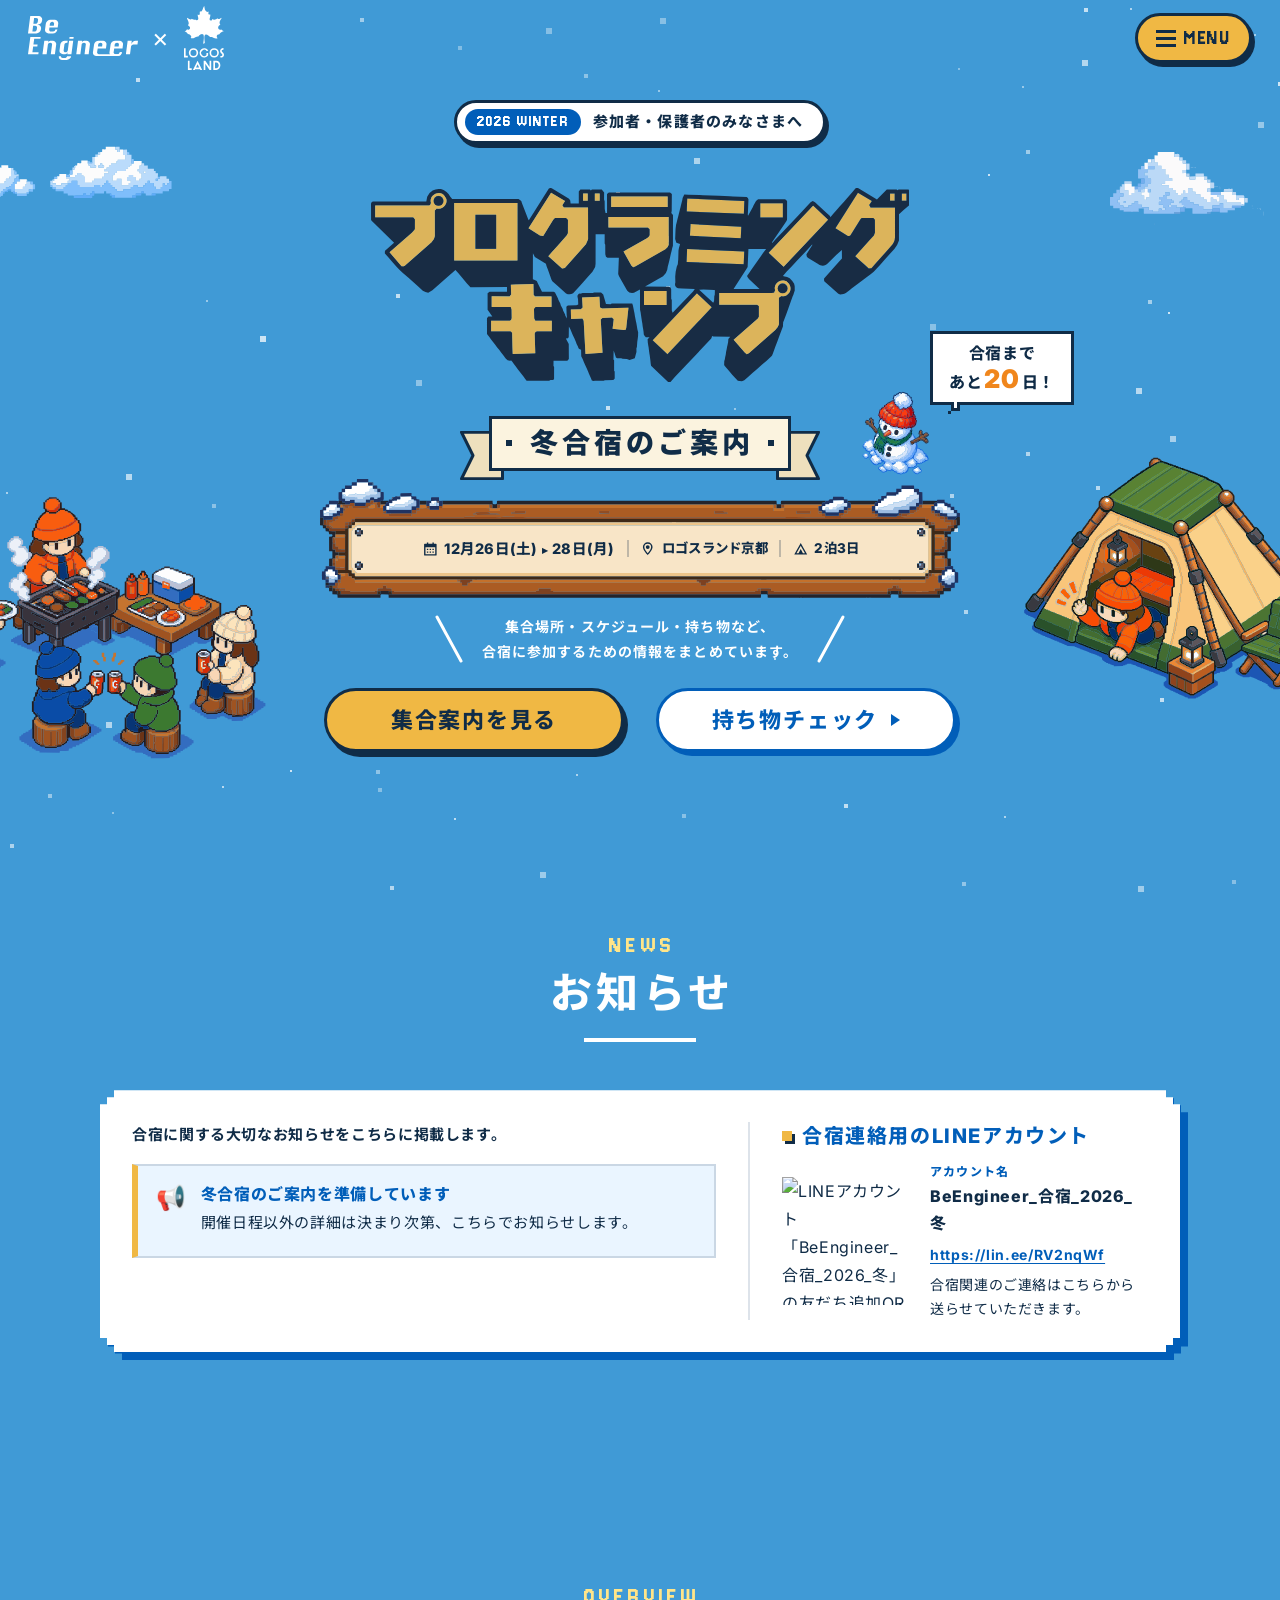
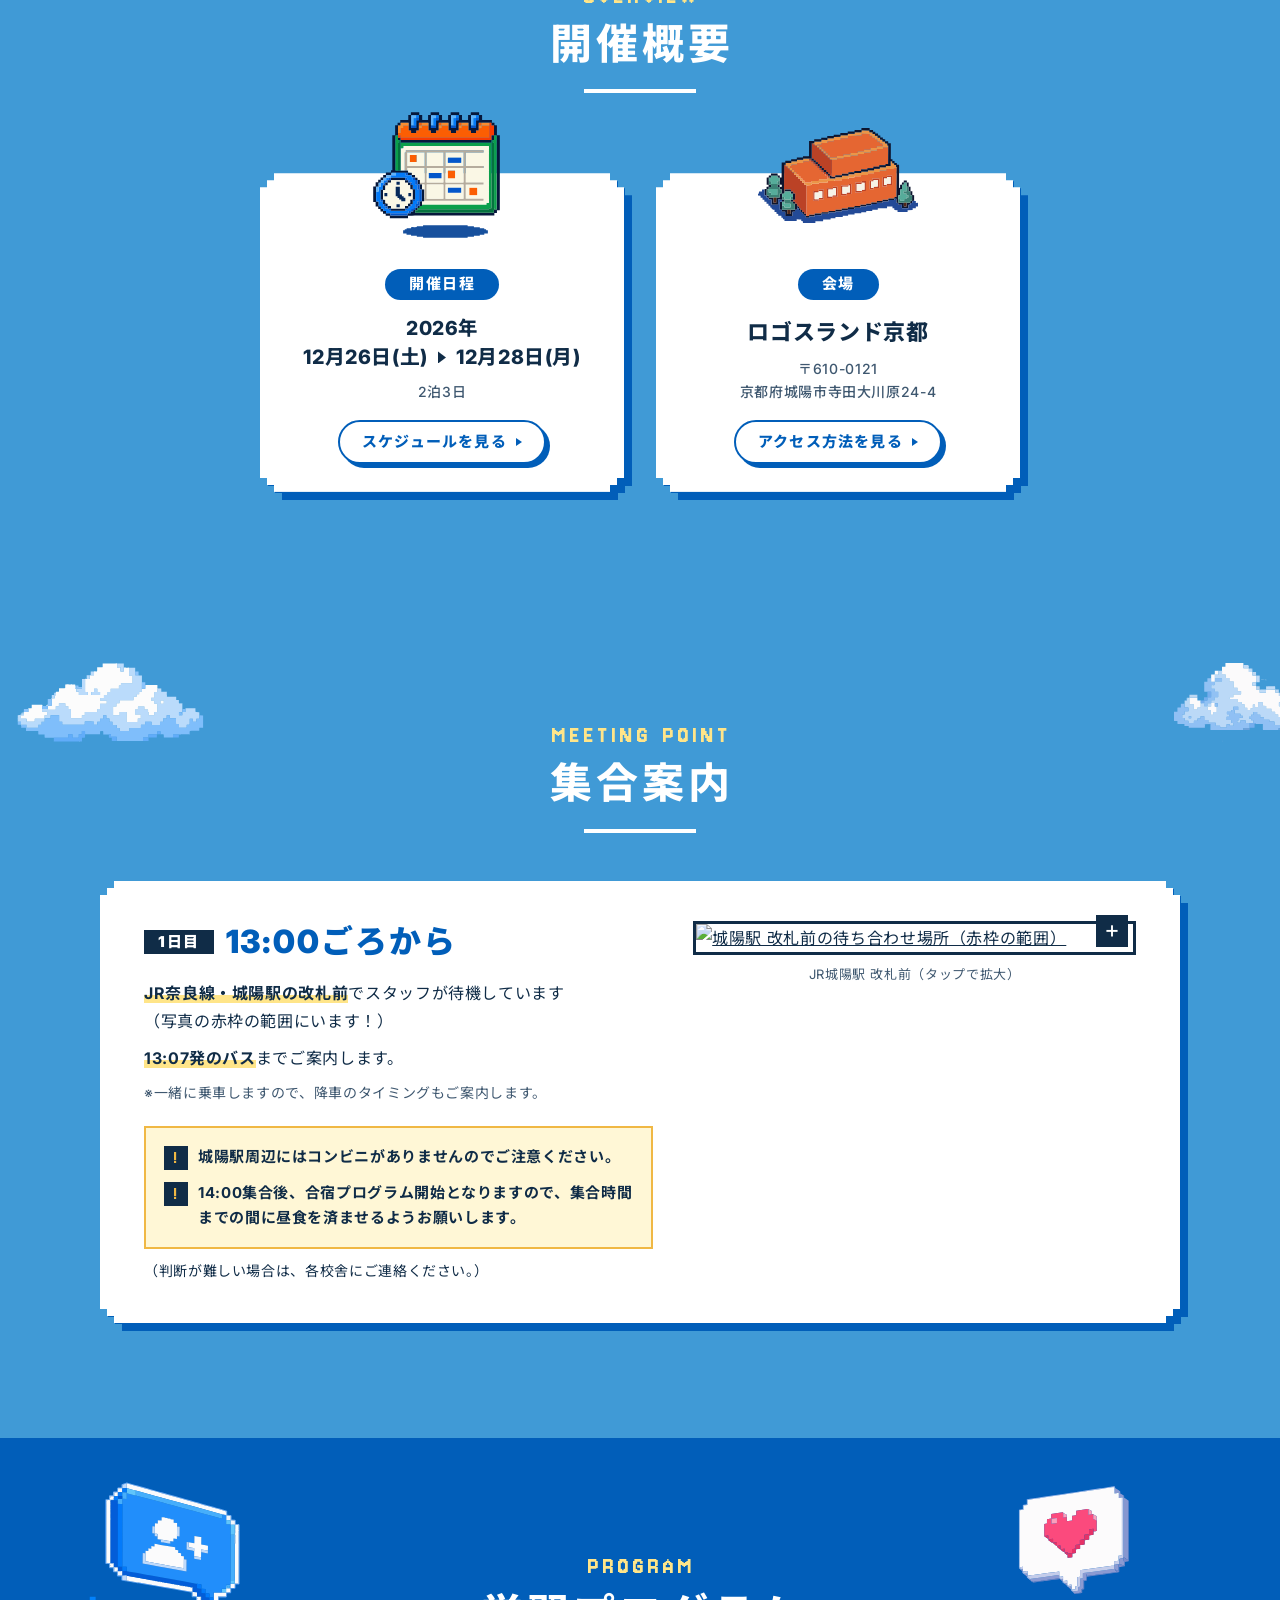
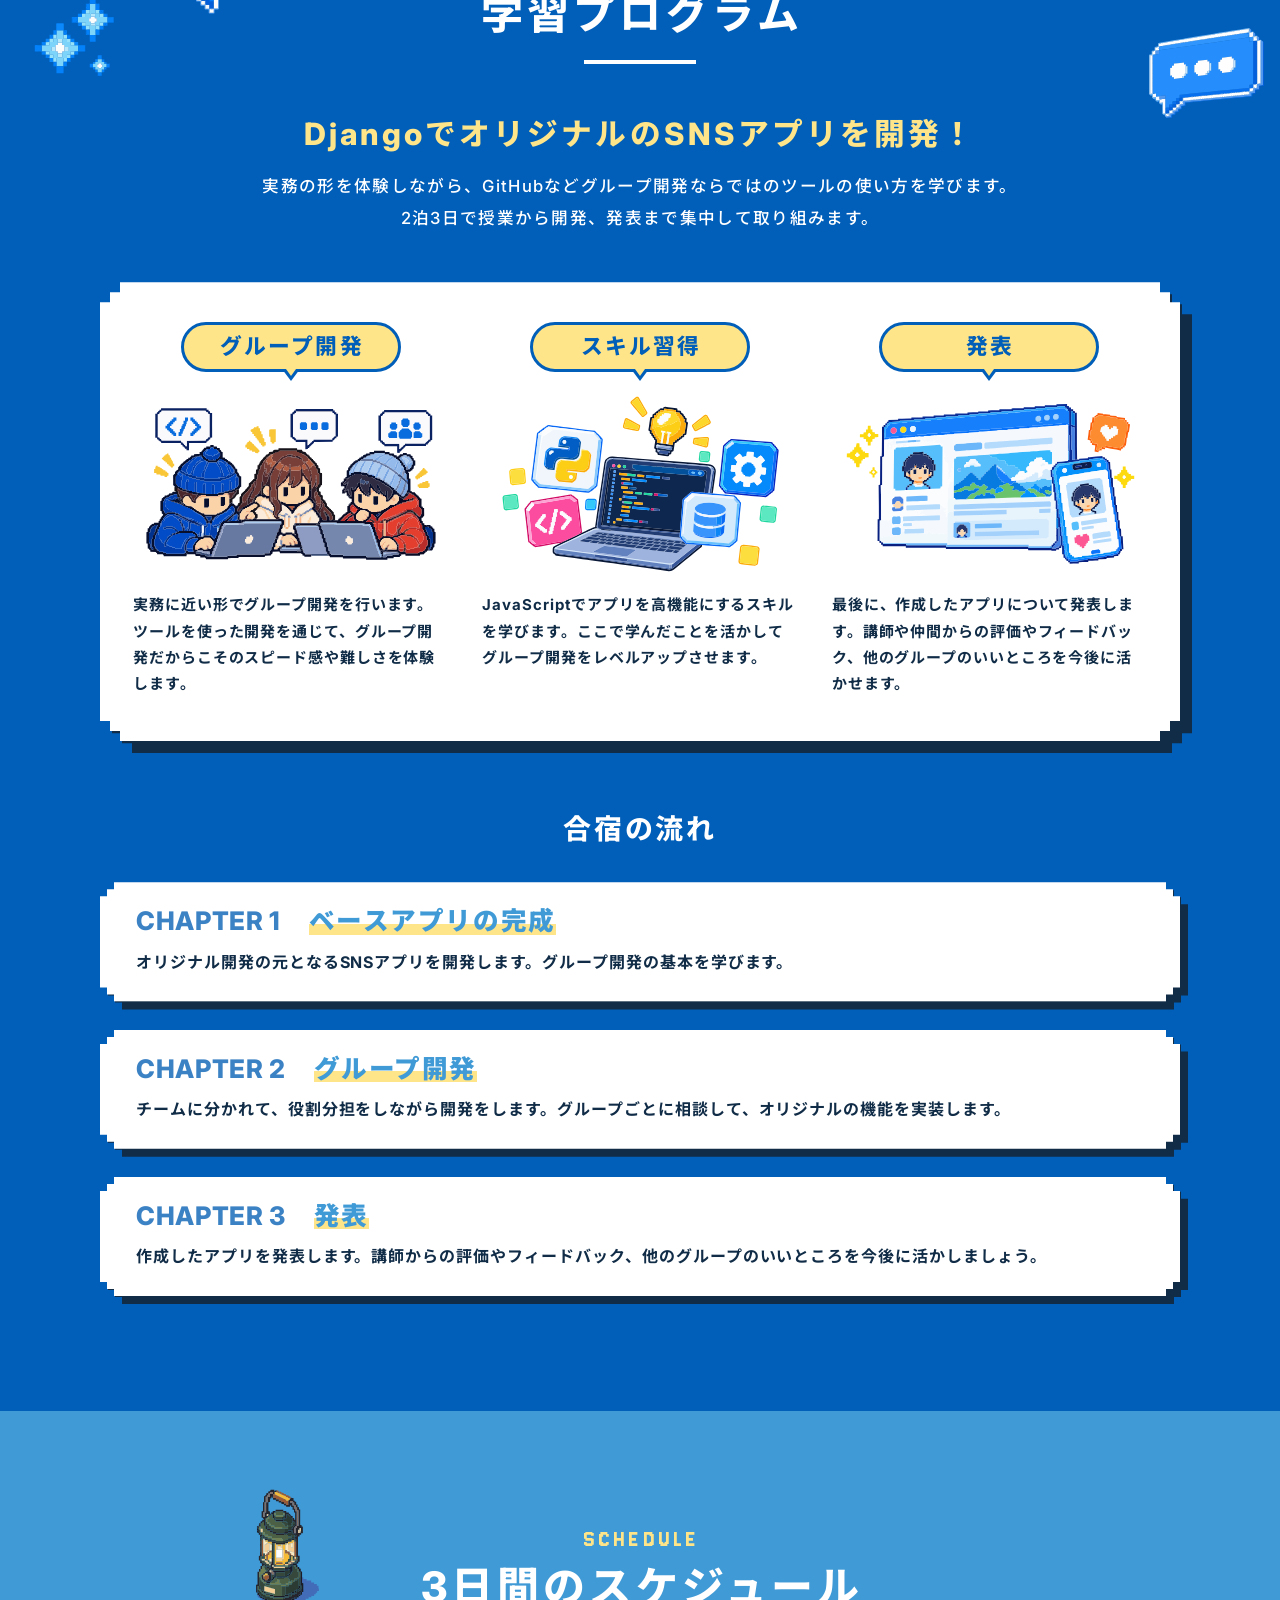
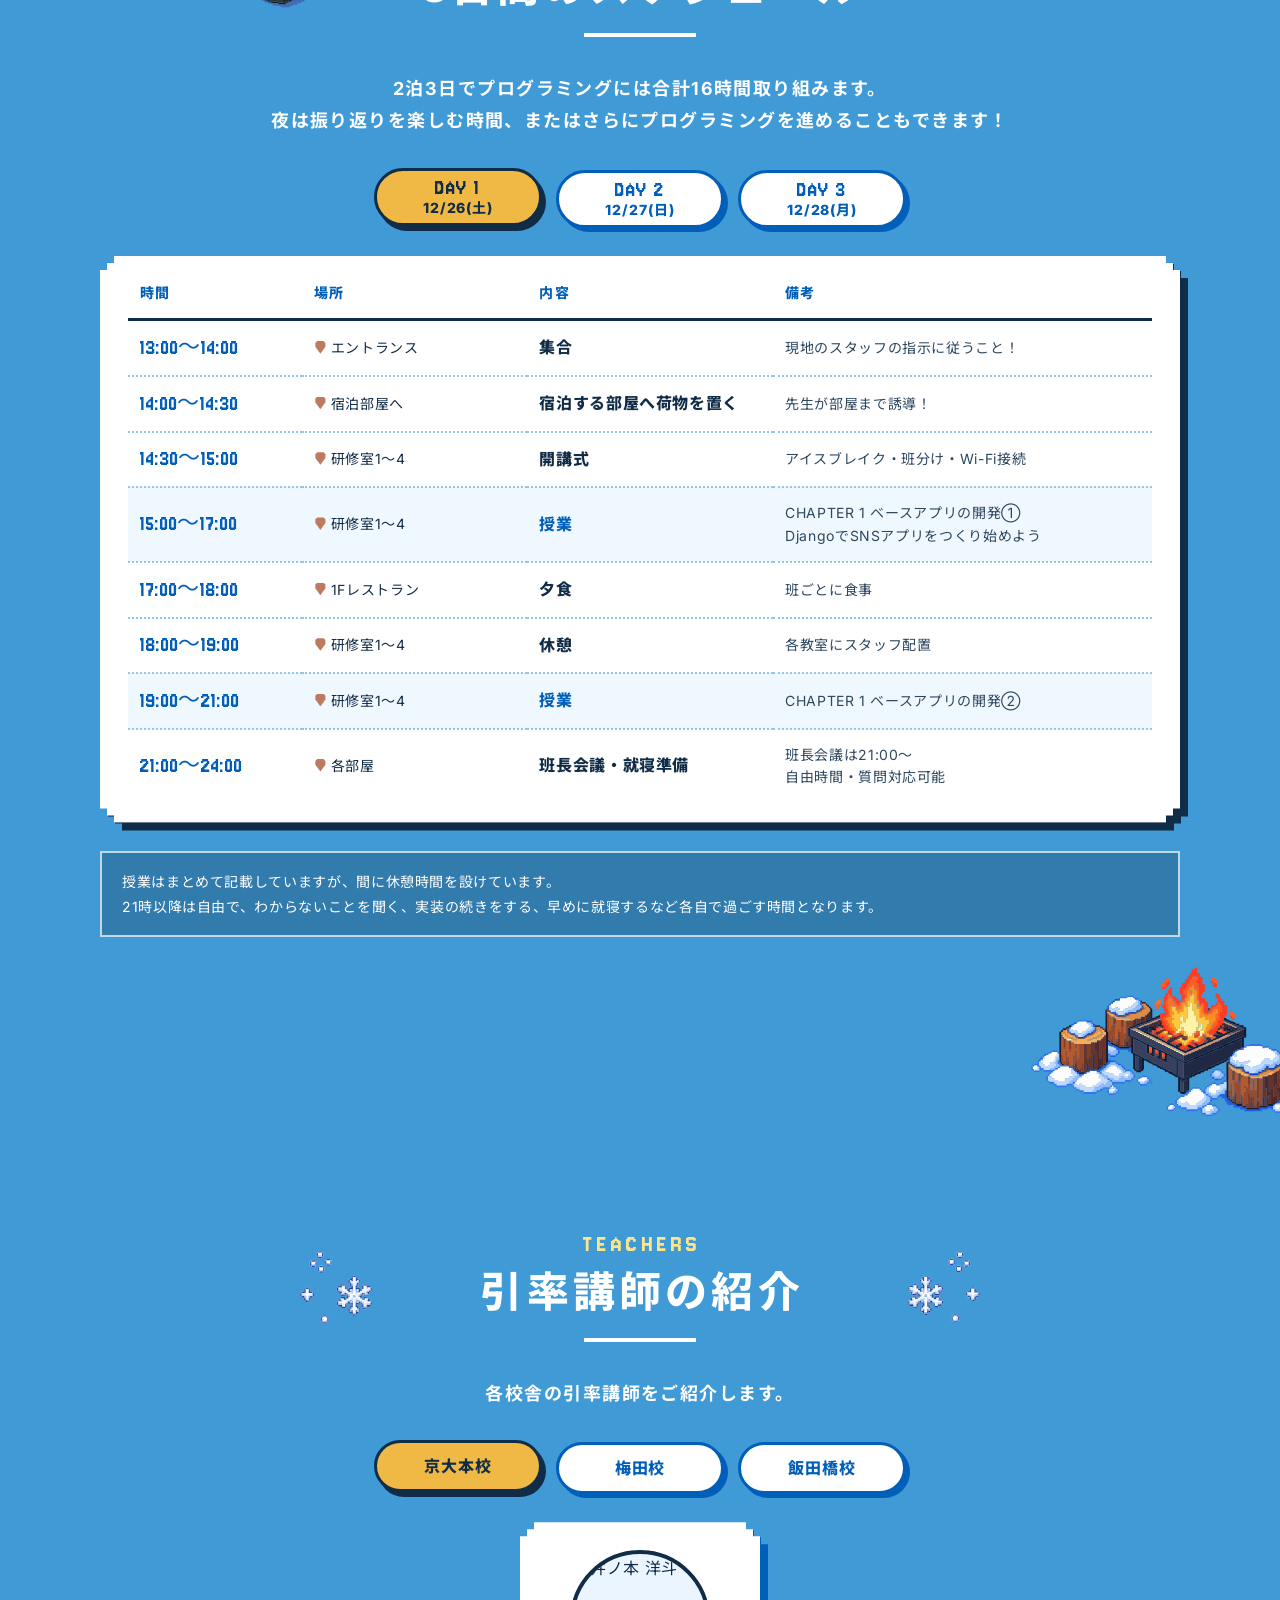
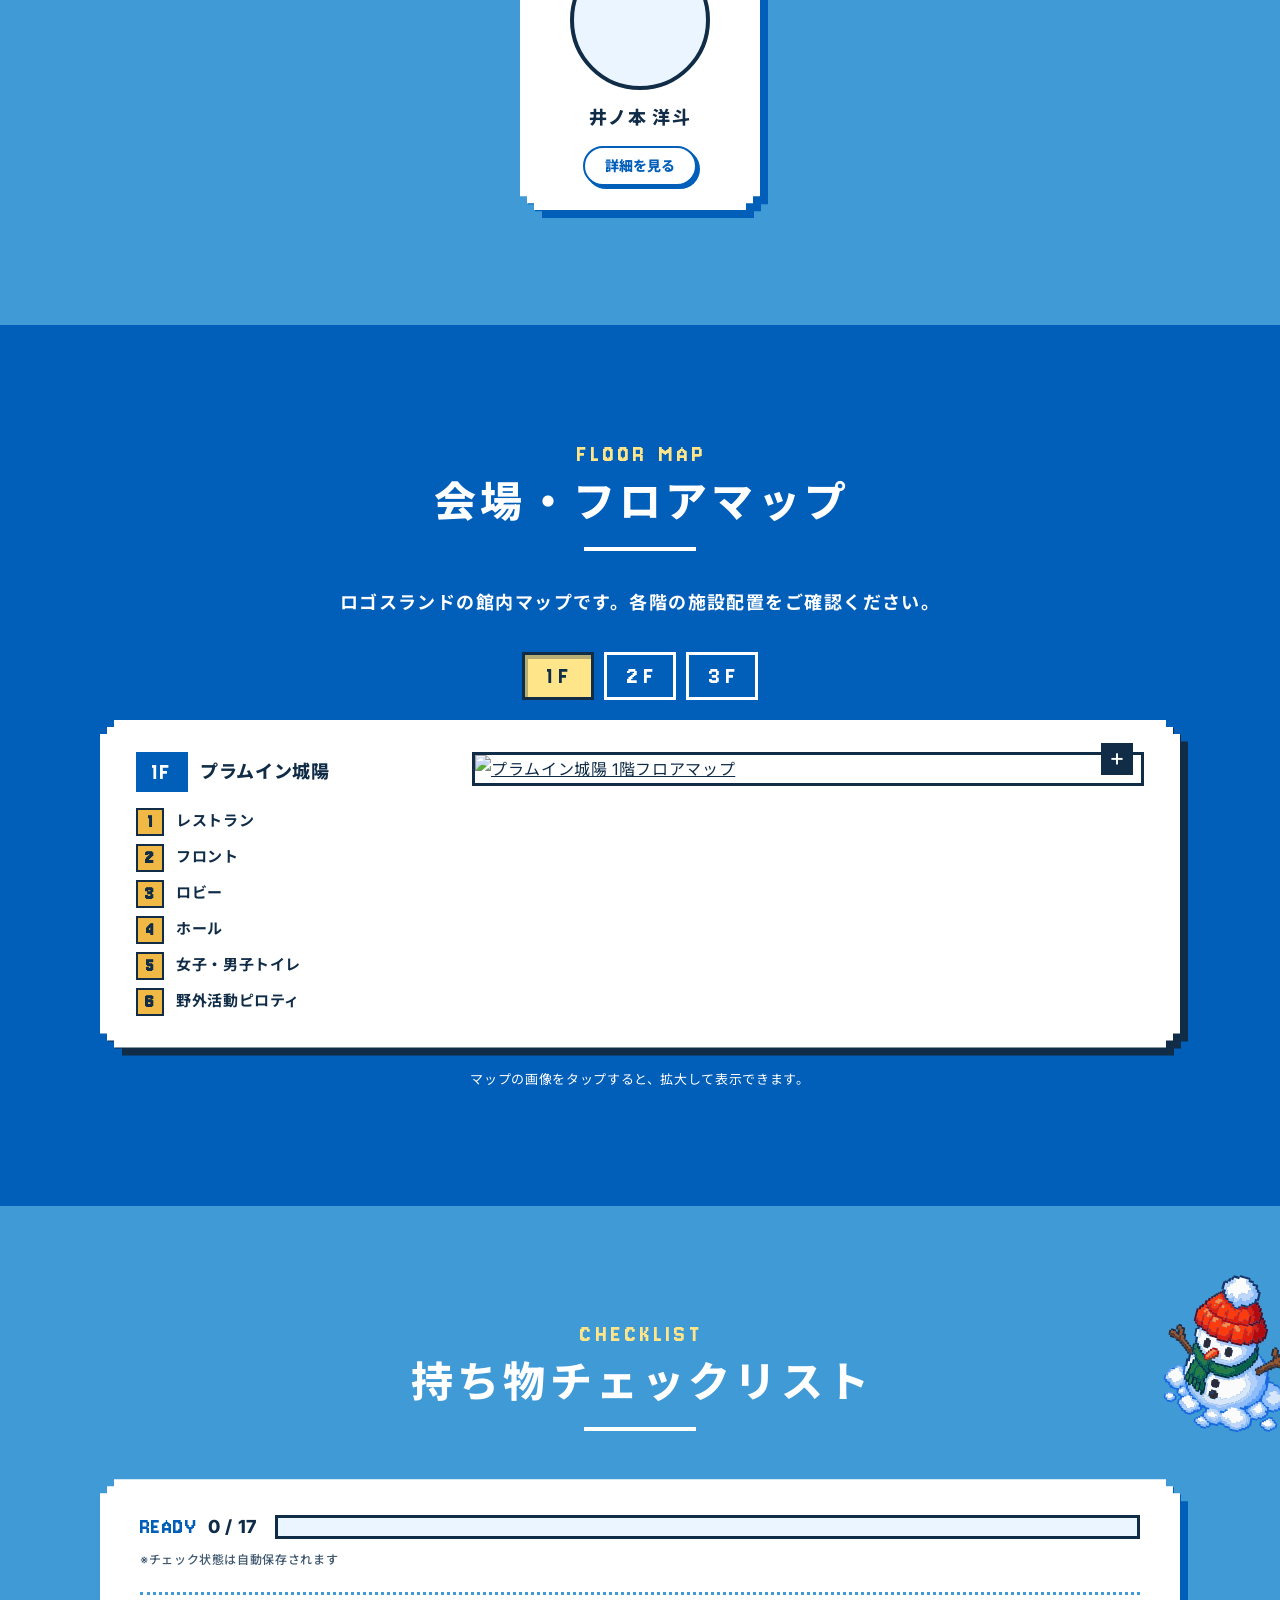
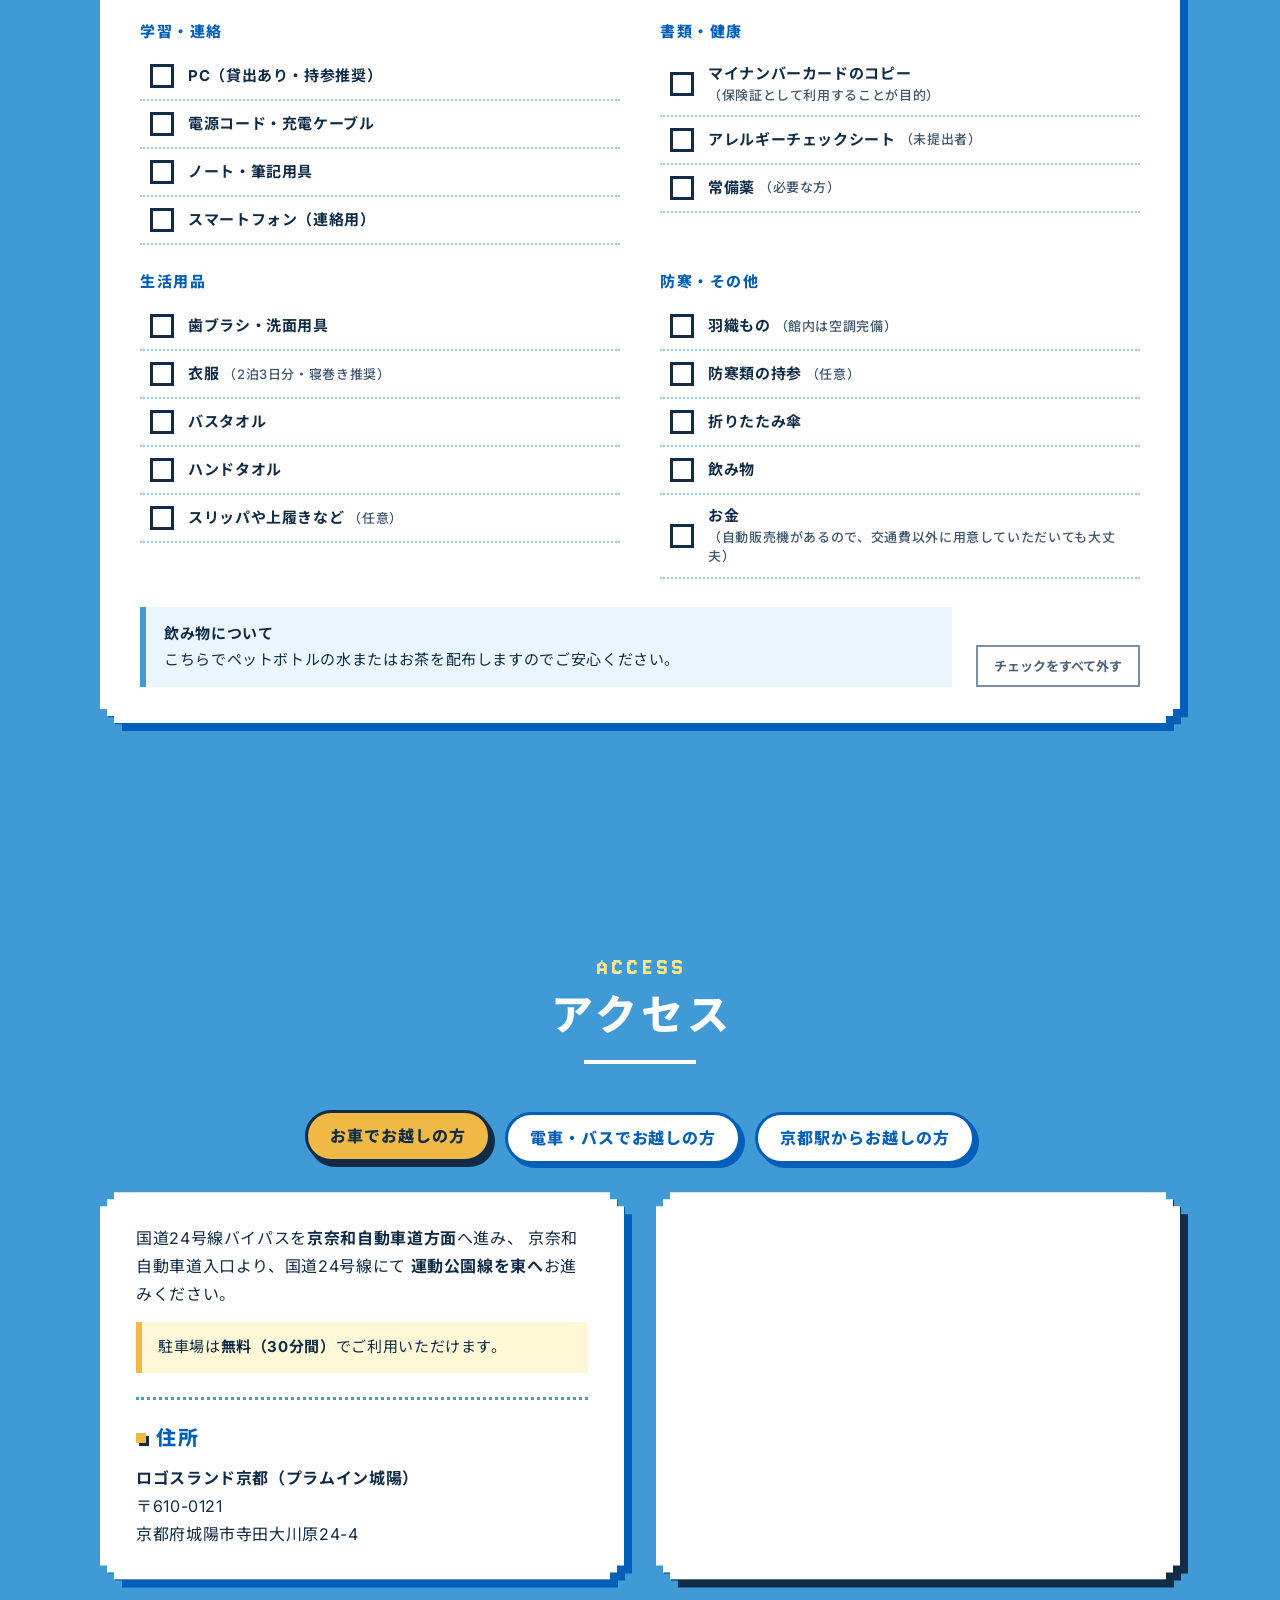
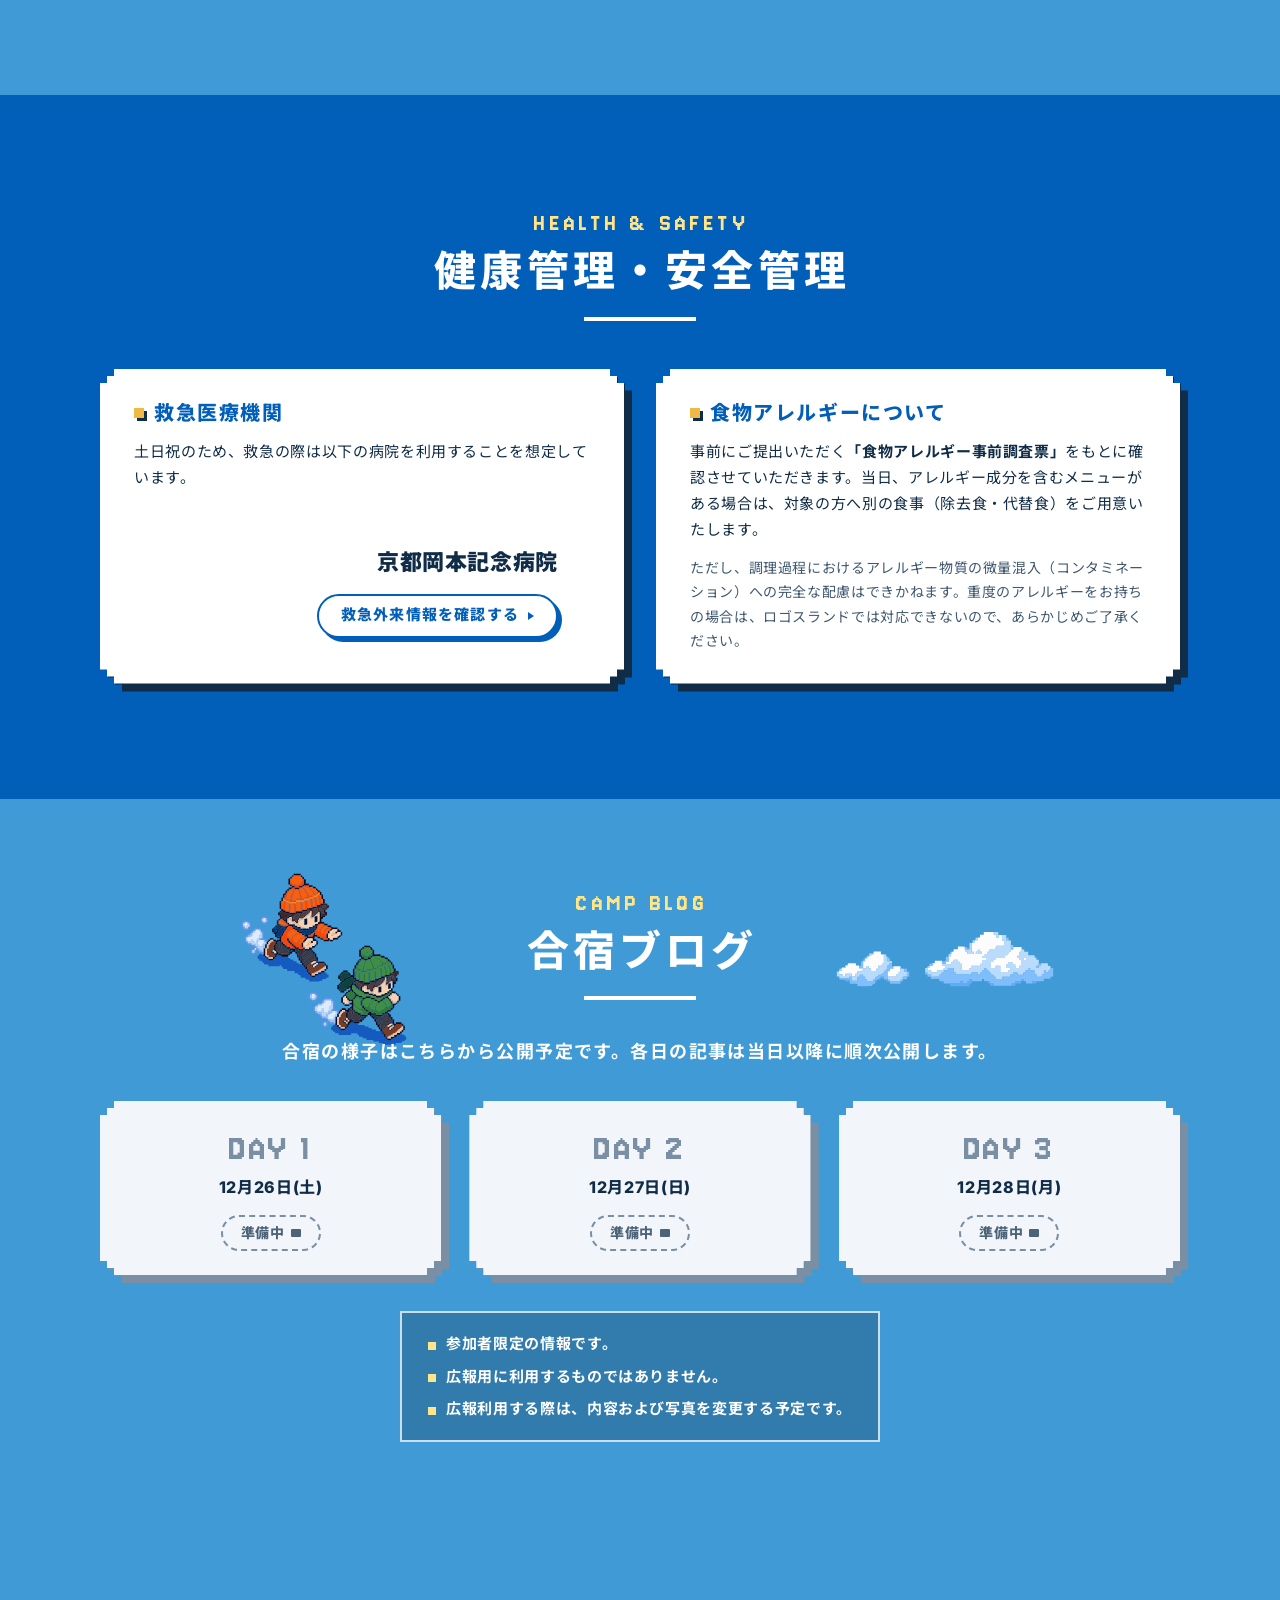
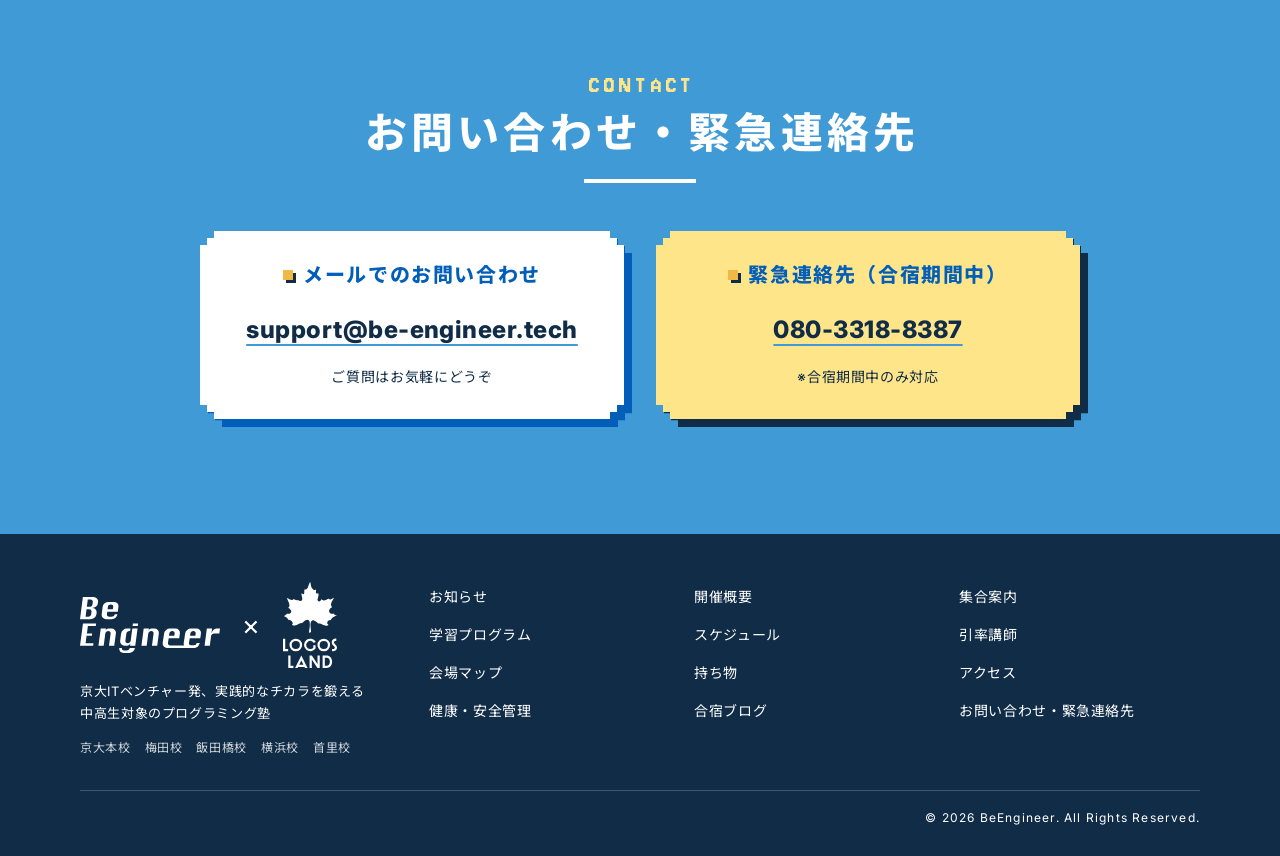
==== commit b4ab3870: "LINE情報の掲載とスケジュール・フロアマップ・問い合わせ欄を調整する 【共通】 - LINEアカウント名・URL・QRコードを掲載し、準備中の表示を外す - フロアマップからアイリスイン城陽を外し、" ====
--- a/index.html
+++ b/index.html
@@ -88,22 +88,14 @@
 
                     <div class="line-card">
                         <h3 class="card-heading">合宿連絡用のLINEアカウント</h3>
-                        <!-- ============================================================
-                             冬合宿用 LINE QR の差し替え場所
-                             1. 画像を assets/guide/ に置く（例: BeEn2026winter_LINE_QR.png）
-                             2. 下のプレースホルダーを削除し、img のコメントを外す
-                             3. リンクの「準備中」を外し、新しい URL を a href に入れる
-                             ============================================================ -->
+                        <!-- 冬合宿用 LINE（QR は LINE 公式の画像 URL をそのまま表示） -->
                         <div class="line-card__body">
-                            <div class="line-card__qr line-card__qr--placeholder" aria-label="QRコード準備中">
-                                <span>QRコード<br>準備中</span>
-                            </div>
-                            <!-- <img src="assets/guide/BeEn2026winter_LINE_QR.png" alt="BeEngineer合宿2026冬 LINE QRコード" class="line-card__qr" width="160" height="160"> -->
+                            <img src="https://qr-official.line.me/gs/M_596jotay_GW.png?oat_content=qr" alt="LINEアカウント「BeEngineer_合宿_2026_冬」の友だち追加QRコード" class="line-card__qr" width="160" height="160" loading="lazy">
                             <div class="line-card__text">
-                                <p class="line-card__name">アカウント名（準備中）</p>
+                                <p class="line-card__label">アカウント名</p>
+                                <p class="line-card__name">BeEngineer_<wbr>合宿_<wbr>2026_<wbr>冬</p>
                                 <p class="line-card__link">
-                                    <span class="tag-pending">準備中</span>
-                                    <!-- <a href="https://lin.ee/" target="_blank" rel="noopener noreferrer">https://lin.ee/</a> -->
+                                    <a href="https://lin.ee/RV2nqWf" target="_blank" rel="noopener noreferrer">https://lin.ee/RV2nqWf</a>
                                 </p>
                                 <p>合宿関連のご連絡はこちらから送らせていただきます。</p>
                             </div>
@@ -316,14 +308,8 @@
                 </div>
                 <p class="section-lead">ロゴスランドの館内マップです。各階の施設配置をご確認ください。</p>
 
-                <!-- 施設タブ：プラムイン城陽 / アイリスイン城陽 -->
-                <div class="tabs tabs--facility" role="tablist" aria-label="施設の切り替え" data-facility-tabs>
-                    <button type="button" class="tab" role="tab" id="tab-facility-plum" aria-controls="facility-plum" aria-selected="true" data-facility="plum">プラムイン城陽</button>
-                    <button type="button" class="tab" role="tab" id="tab-facility-iris" aria-controls="facility-iris" aria-selected="false" data-facility="iris" tabindex="-1">アイリスイン城陽</button>
-                </div>
-
-                <!-- プラムイン城陽 -->
-                <div class="facility" id="facility-plum" role="tabpanel" aria-labelledby="tab-facility-plum" data-facility-panel="plum">
+                <!-- 冬合宿はプラムイン城陽のみ（アイリスイン城陽は掲載しない） -->
+                <div class="facility" id="facility-plum">
                     <div class="floor-tabs" role="tablist" aria-label="プラムイン城陽の階" data-floor-tabs>
                         <button type="button" class="floor-tab" role="tab" aria-selected="true" aria-controls="floor-plum-1f" data-floor="plum-1f">1 F</button>
                         <button type="button" class="floor-tab" role="tab" aria-selected="false" aria-controls="floor-plum-2f" data-floor="plum-2f" tabindex="-1">2 F</button>
@@ -372,40 +358,6 @@
                     </div>
                 </div>
 
-                <!-- アイリスイン城陽 -->
-                <div class="facility" id="facility-iris" role="tabpanel" aria-labelledby="tab-facility-iris" data-facility-panel="iris" hidden>
-                    <div class="floor-tabs" role="tablist" aria-label="アイリスイン城陽の階" data-floor-tabs>
-                        <button type="button" class="floor-tab" role="tab" aria-selected="true" aria-controls="floor-iris-1f" data-floor="iris-1f">1 F</button>
-                        <button type="button" class="floor-tab" role="tab" aria-selected="false" aria-controls="floor-iris-2f" data-floor="iris-2f" tabindex="-1">2 F</button>
-                    </div>
-                    <div class="floor pixel-card" id="floor-iris-1f" role="tabpanel" data-floor-panel="iris-1f">
-                        <h3 class="floor__title"><span class="pixel-font">1F</span>アイリスイン城陽</h3>
-                        <ol class="floor__legend">
-                            <li>実演スペース</li>
-                            <li>ショップ</li>
-                            <li>ロビー＆ショップ</li>
-                            <li>宿泊室</li>
-                            <li>女子・男子トイレ</li>
-                        </ol>
-                        <a href="assets/map/irisinn_1f.png" class="floor__map zoomable" aria-label="アイリスイン城陽 1階フロアマップを拡大して表示">
-                            <img src="assets/map/irisinn_1f.png" alt="アイリスイン城陽 1階フロアマップ" loading="lazy">
-                        </a>
-                    </div>
-                    <div class="floor pixel-card" id="floor-iris-2f" role="tabpanel" data-floor-panel="iris-2f" hidden>
-                        <h3 class="floor__title"><span class="pixel-font">2F</span>アイリスイン城陽</h3>
-                        <ol class="floor__legend">
-                            <li>大浴場・小浴場</li>
-                            <li>女子・男子トイレ</li>
-                            <li>宿泊室</li>
-                            <li>ロビー</li>
-                            <li>LOGOS KID&rsquo;S MINI PARK</li>
-                            <li>カフェ</li>
-                        </ol>
-                        <a href="assets/map/irisinn_2f.png" class="floor__map zoomable" aria-label="アイリスイン城陽 2階フロアマップを拡大して表示">
-                            <img src="assets/map/irisinn_2f.png" alt="アイリスイン城陽 2階フロアマップ" loading="lazy">
-                        </a>
-                    </div>
-                </div>
                 <p class="floormap__hint">マップの画像をタップすると、<wbr>拡大して表示できます。</p>
             </div>
         </section>
--- a/styles.css
+++ b/styles.css
@@ -1276,9 +1276,25 @@
     line-height: 1.7;
 }
 
+.line-card__label {
+    color: var(--blue);
+    font-size: 12px;
+    font-weight: 800;
+    letter-spacing: 0.1em;
+}
+
 .line-card__name {
+    margin-top: -6px;
     font-size: 16px;
     font-weight: 800;
+    overflow-wrap: anywhere;
+}
+
+.line-card__link a {
+    color: var(--blue);
+    font-weight: 700;
+    word-break: break-all;
+    text-underline-offset: 3px;
 }
 
 /* =========================================================
@@ -1742,7 +1758,7 @@
 .schedule-table td {
     padding: 14px 12px;
     border-bottom: 2px dotted rgb(64 154 214 / 0.55);
-    vertical-align: top;
+    vertical-align: middle;
 }
 
 .schedule-table tr:last-child td {
@@ -2636,7 +2652,11 @@
     margin: 0 auto;
 }
 
+/* メール・電話のカードは「見出し → 連絡先 → 注記」を同じ大きさ・同じ高さに揃える */
 .contact__card {
+    display: grid;
+    grid-template-rows: auto 1fr auto;
+    align-items: center;
     padding: 30px 32px;
     color: var(--navy);
     text-align: center;
@@ -2647,29 +2667,29 @@
 }
 
 .contact__value {
+    display: flex;
+    align-items: center;
+    justify-content: center;
+    min-height: 2.4em;
     font-family: var(--font-head);
-    font-size: clamp(18px, 2vw, 22px);
+    font-size: clamp(20px, 2.3vw, 24px);
     font-weight: 800;
+    line-height: 1.3;
+    letter-spacing: 0.02em;
     word-break: break-all;
 }
 
+/* 見出し（青）と区別するため、連絡先の文字は紺にする */
 .contact__value a {
-    color: var(--blue);
-    text-underline-offset: 5px;
+    color: var(--navy);
+    text-decoration-color: var(--sky);
+    text-decoration-thickness: 2px;
+    text-underline-offset: 6px;
 }
 
 .contact__card--emergency {
     --face: var(--cream);
     --shade: var(--navy);
-}
-
-.contact__value--tel {
-    font-size: clamp(26px, 3vw, 34px);
-    letter-spacing: 0.04em;
-}
-
-.contact__value--tel a {
-    color: var(--navy);
 }
 
 .contact__note {
@@ -3564,9 +3584,28 @@
         padding: 24px 20px;
     }
 
+    /* 左に QR、右の余白にアカウント名などのテキスト */
     .line-card__body {
-        flex-direction: column;
-        align-items: flex-start;
+        align-items: center;
+        gap: 14px;
+    }
+
+    .line-card__qr {
+        width: 104px;
+        height: 104px;
+    }
+
+    .line-card__text {
+        flex: 1 1 0;
+        min-width: 0;
+        gap: 4px;
+        font-size: 13px;
+        line-height: 1.6;
+    }
+
+    .line-card__name {
+        margin-top: -4px;
+        font-size: 15px;
     }
 
     .overview__list {
@@ -4018,4 +4057,10 @@
         padding: 2px 8px;
         font-size: 14px;
     }
-}
+
+    /* メールアドレスが1行に収まるよう、メール・電話をそろって少し小さく */
+    .contact__value {
+        font-size: 17px;
+        letter-spacing: 0;
+    }
+}
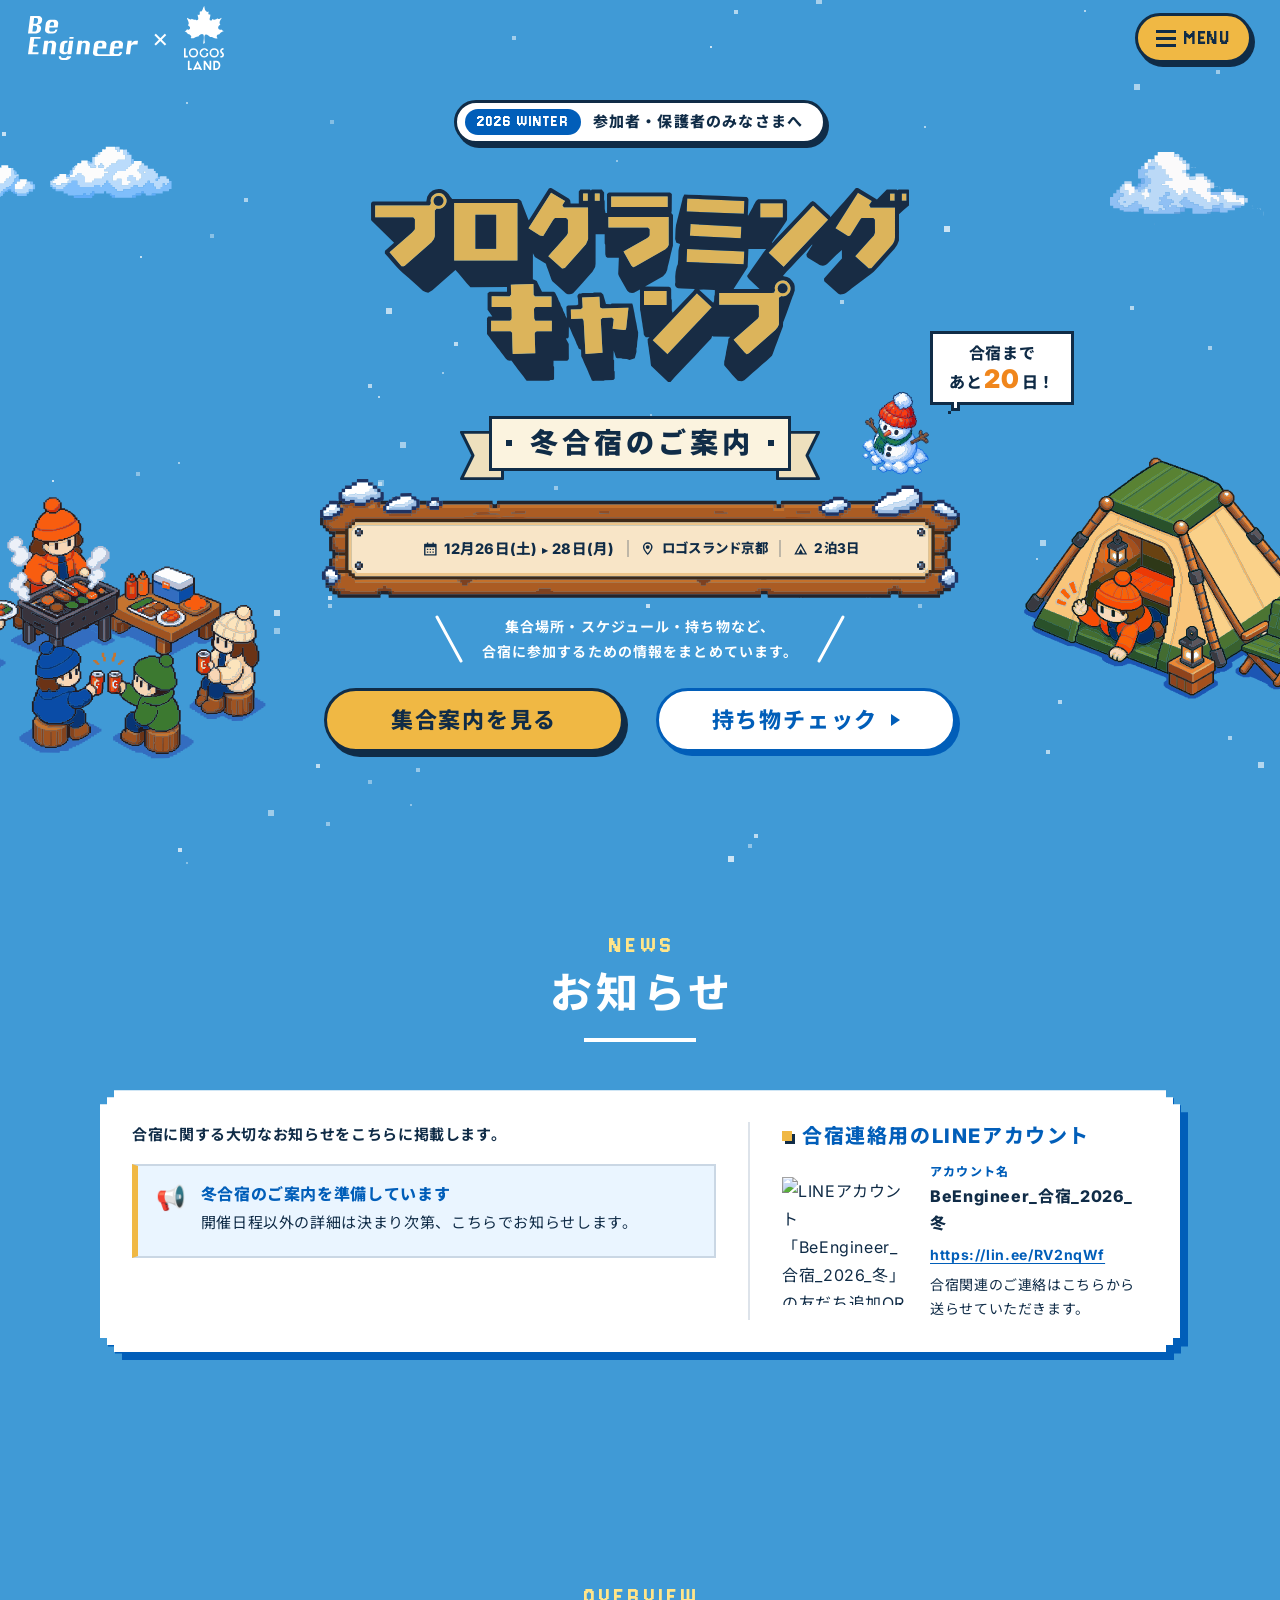
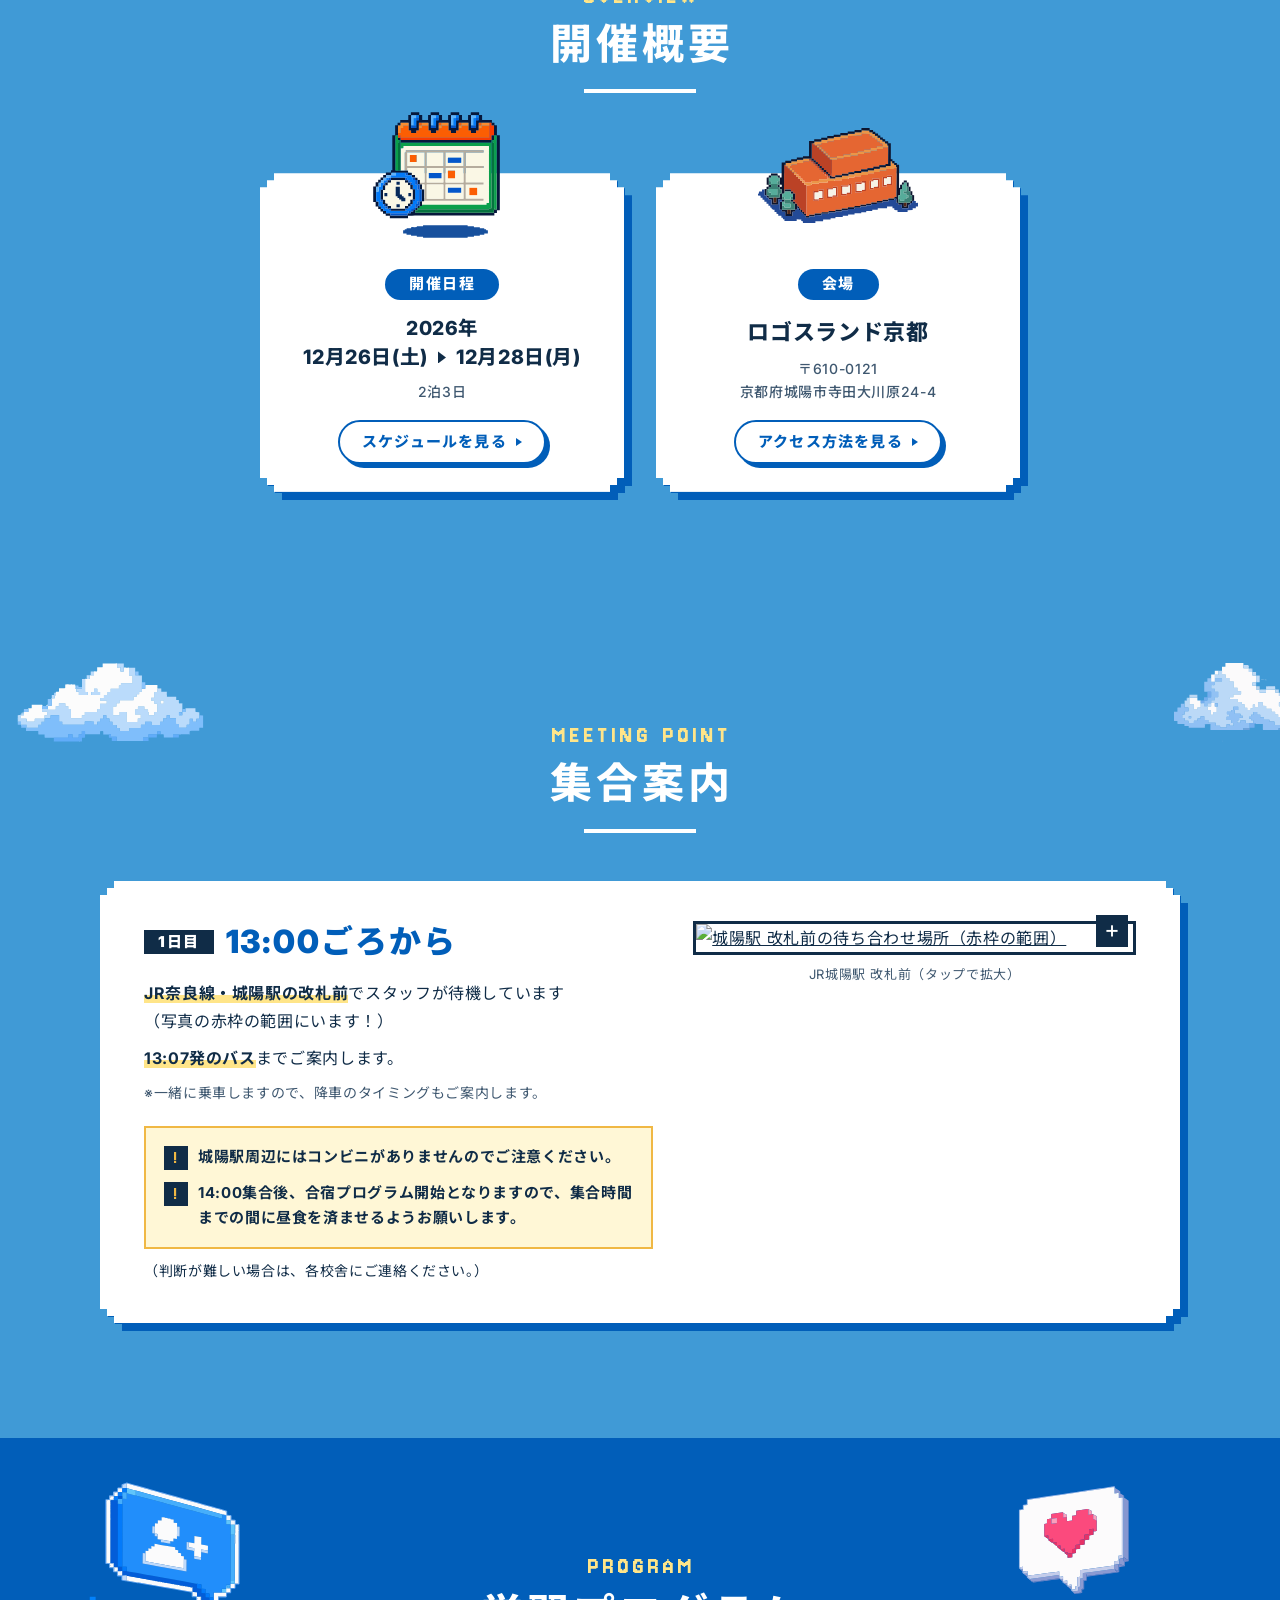
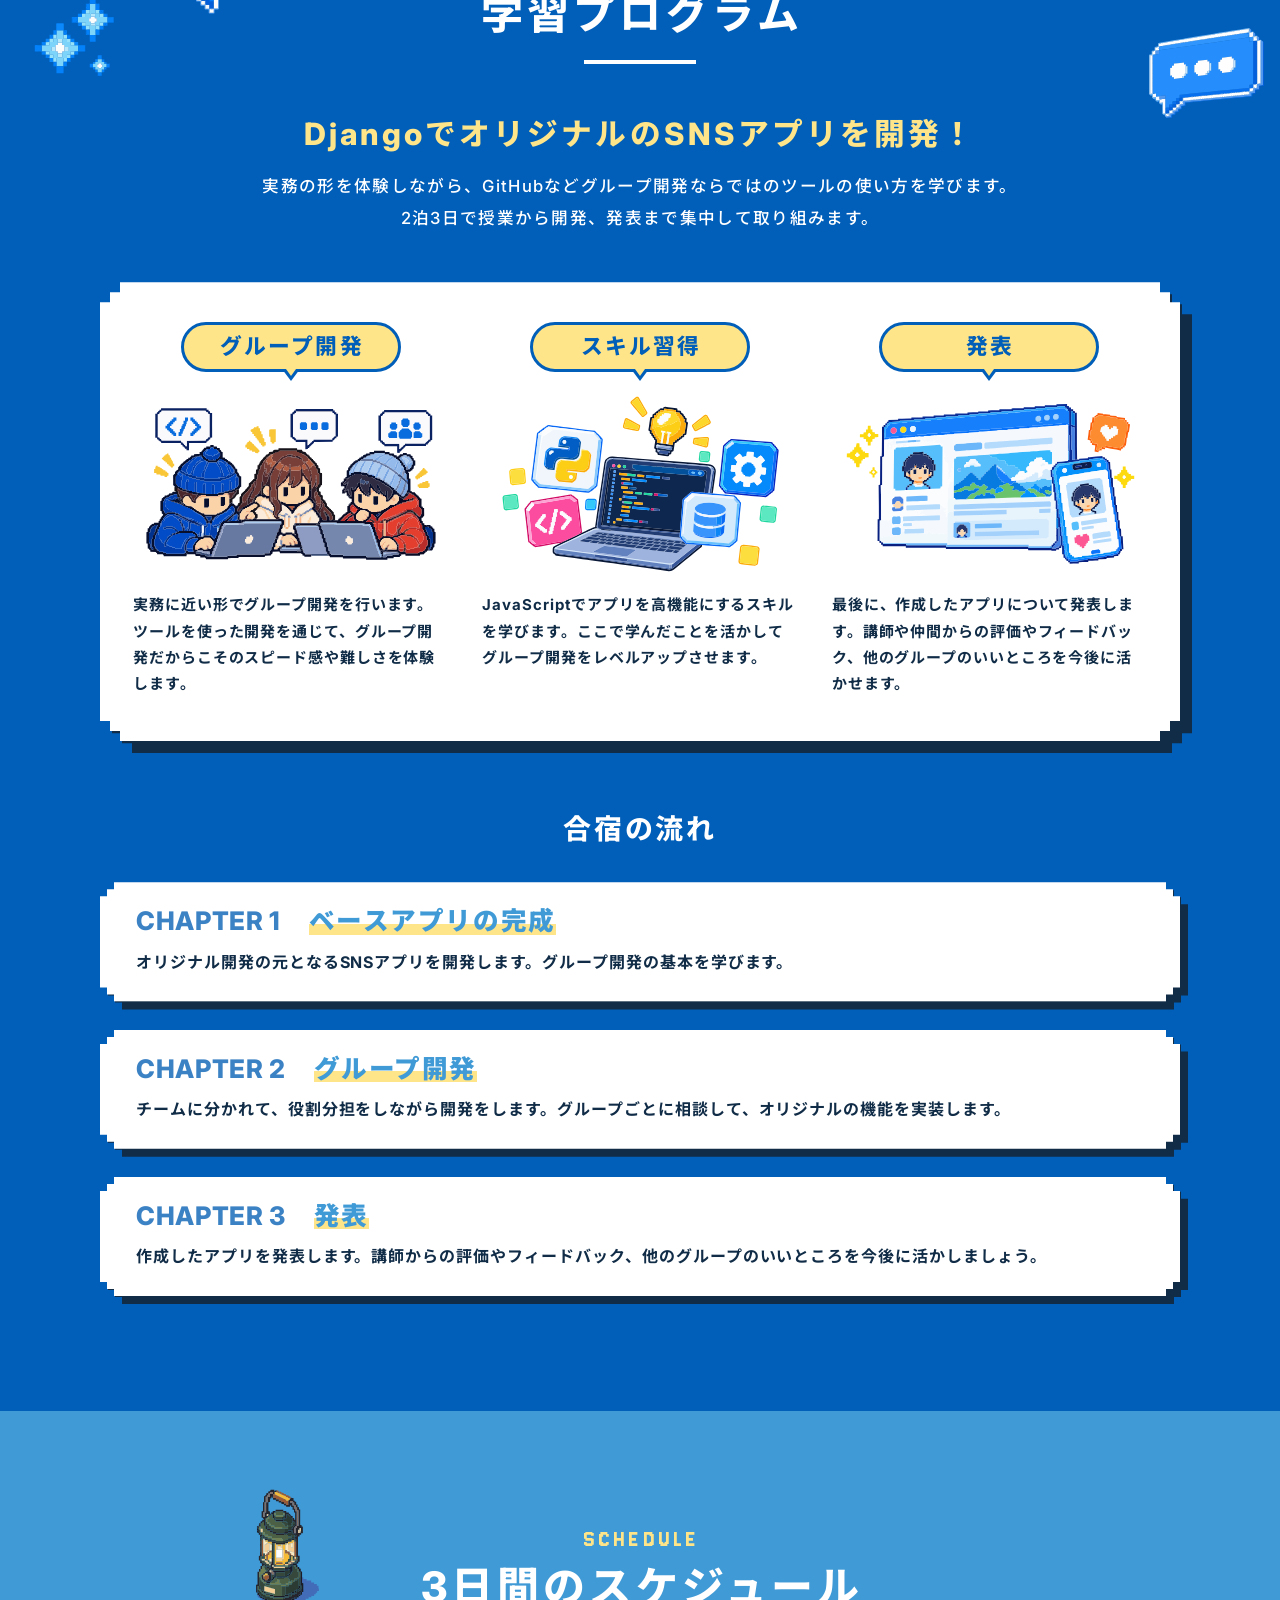
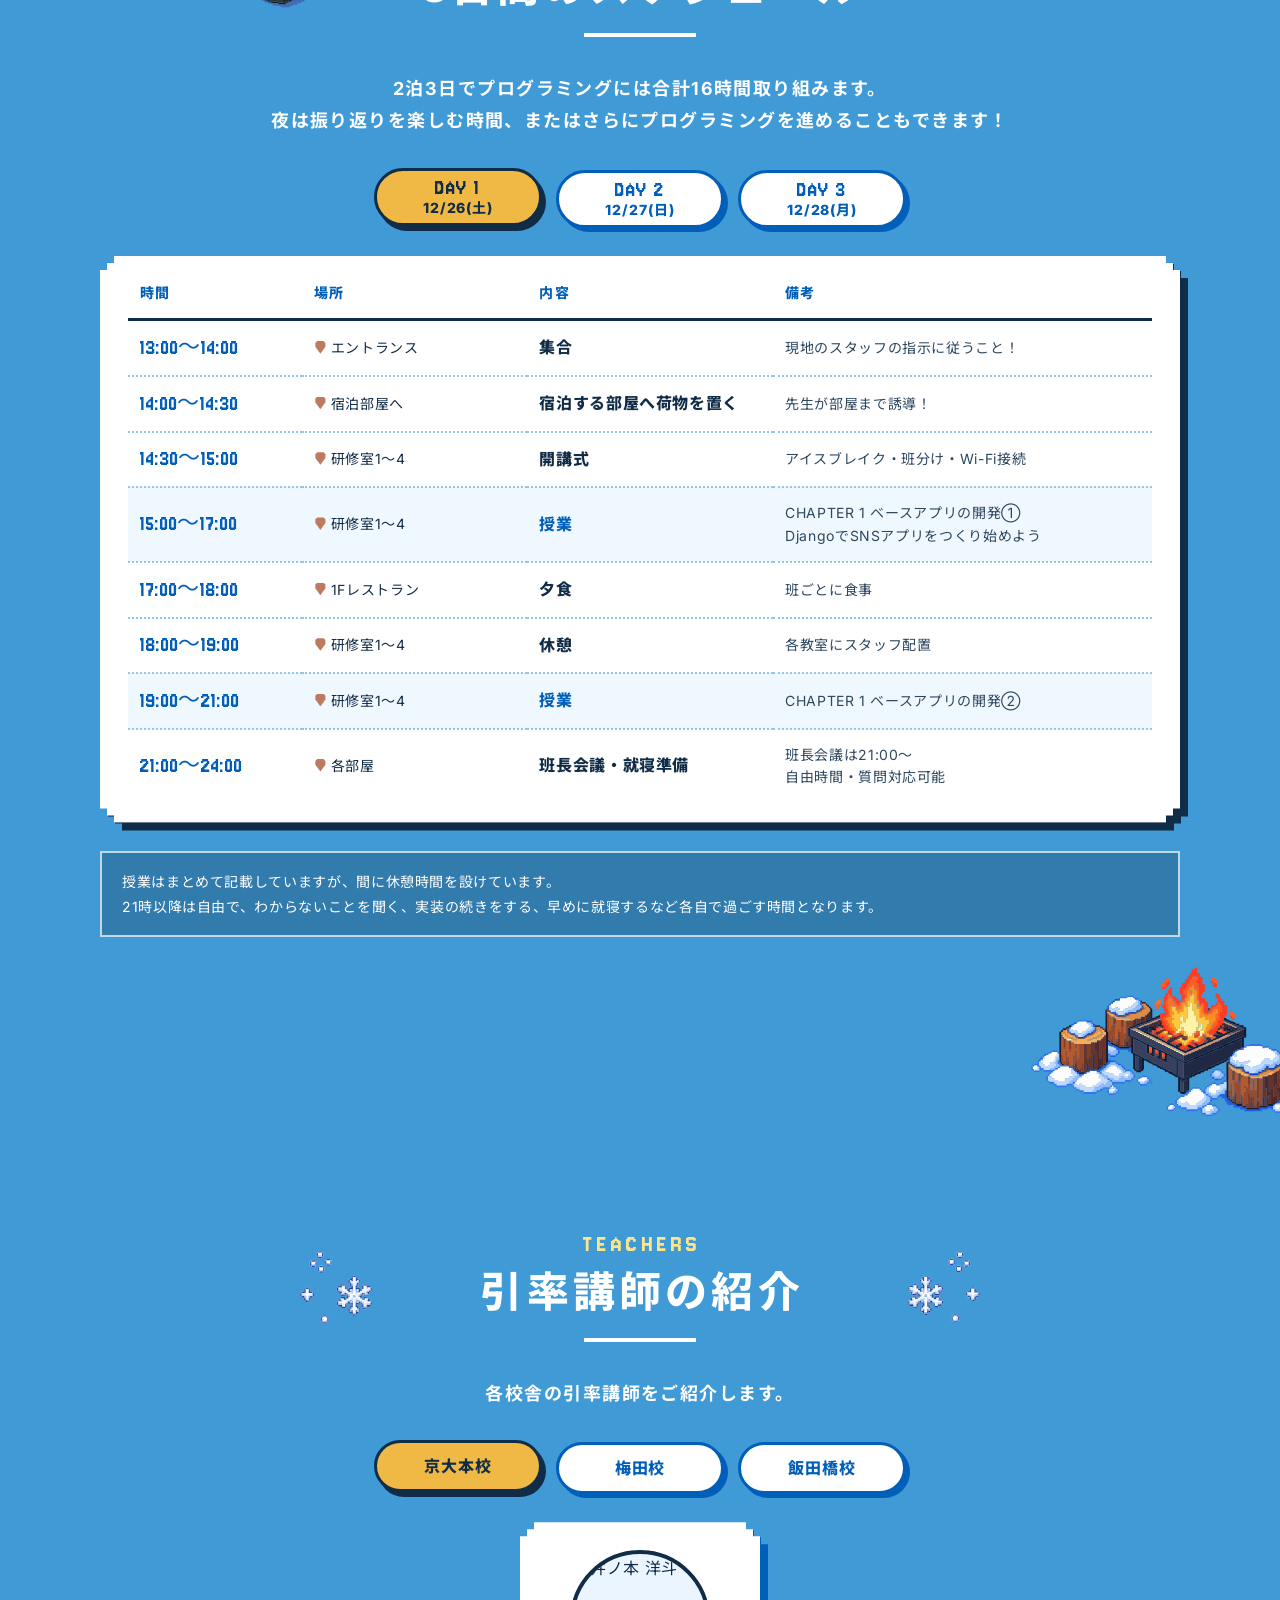
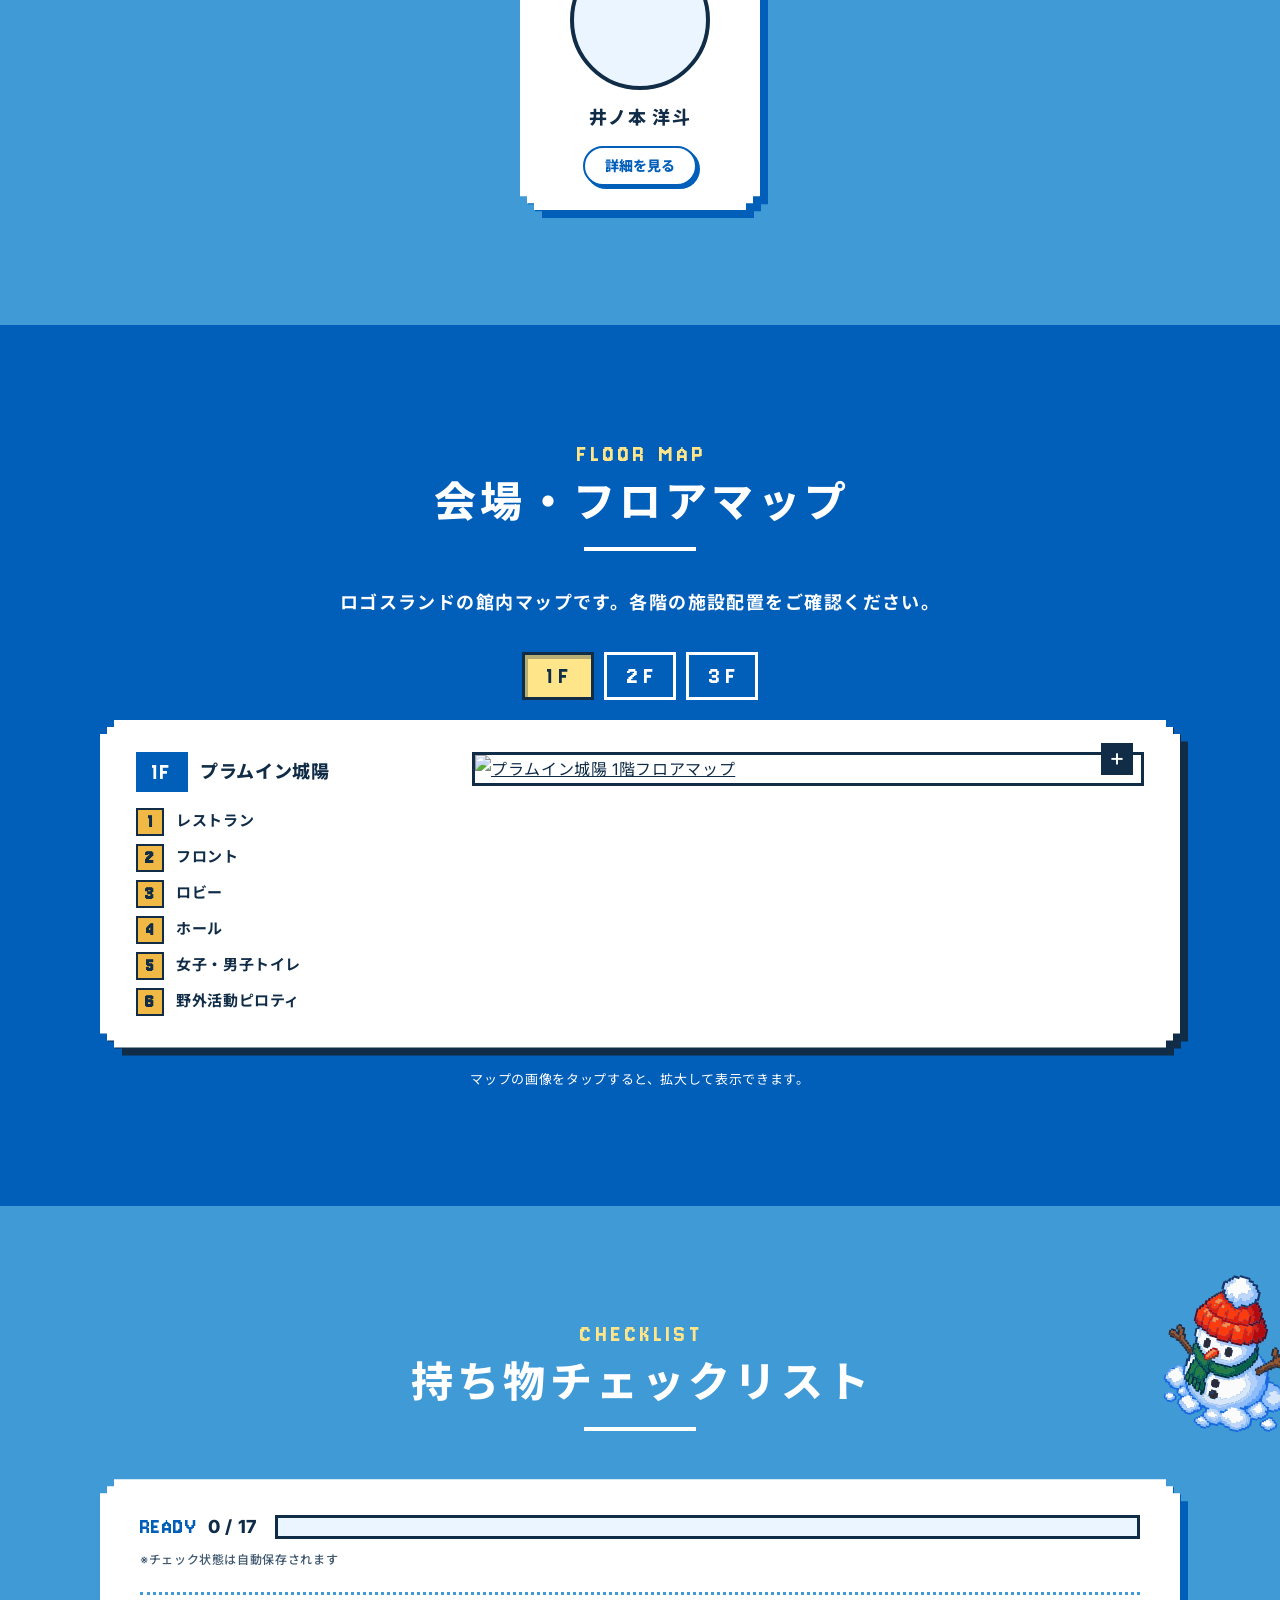
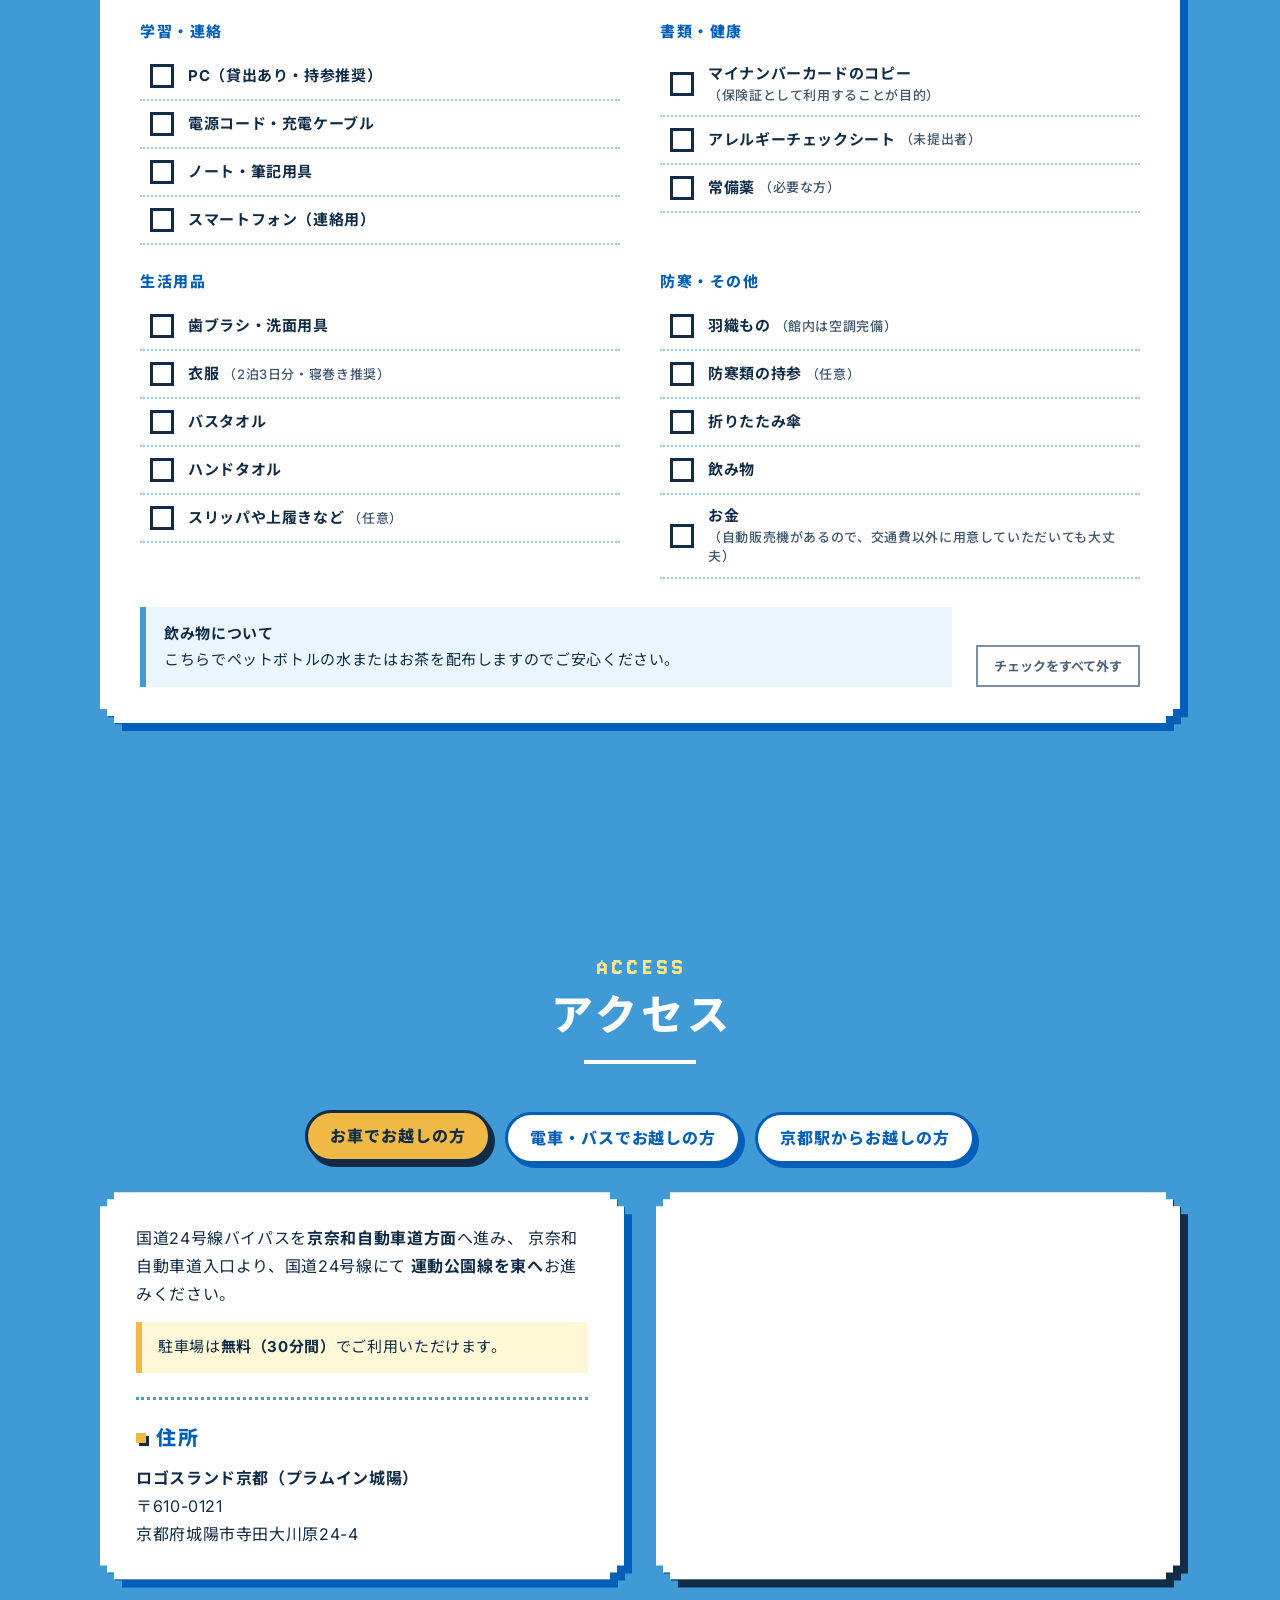
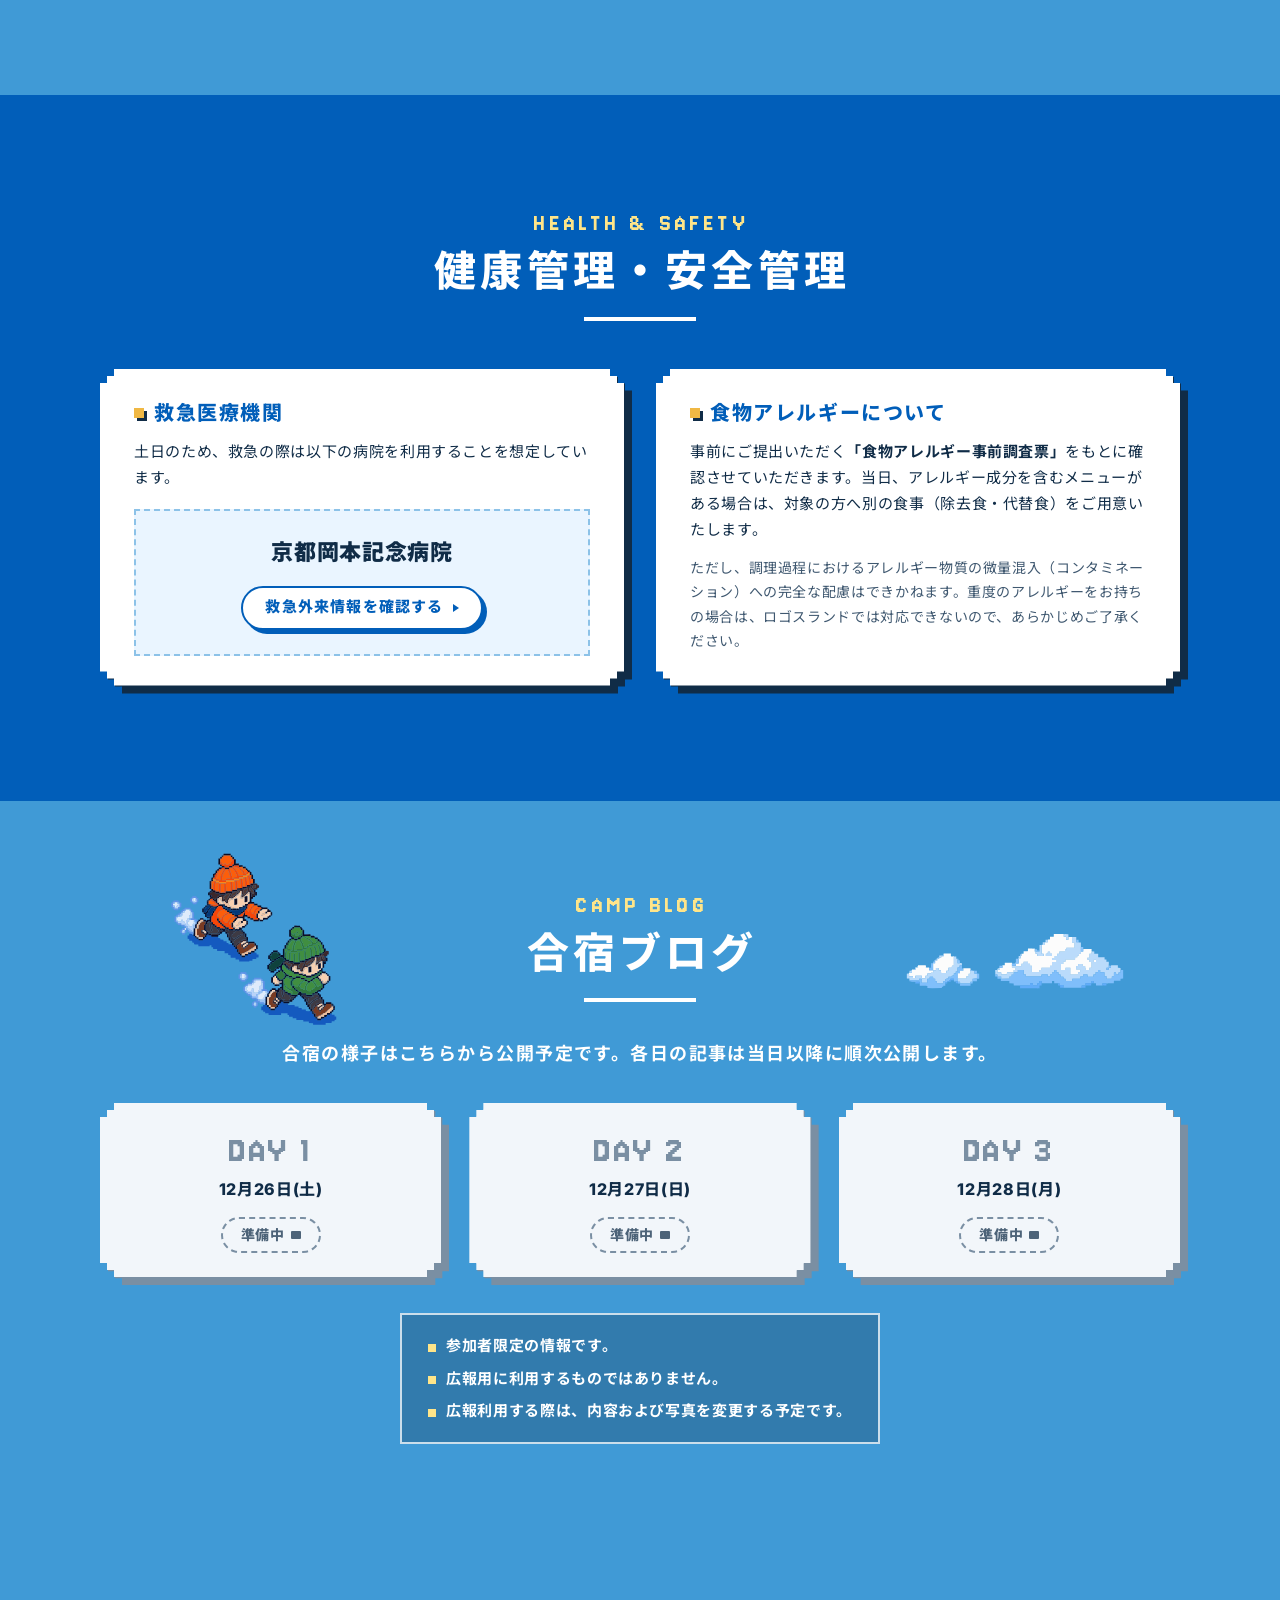
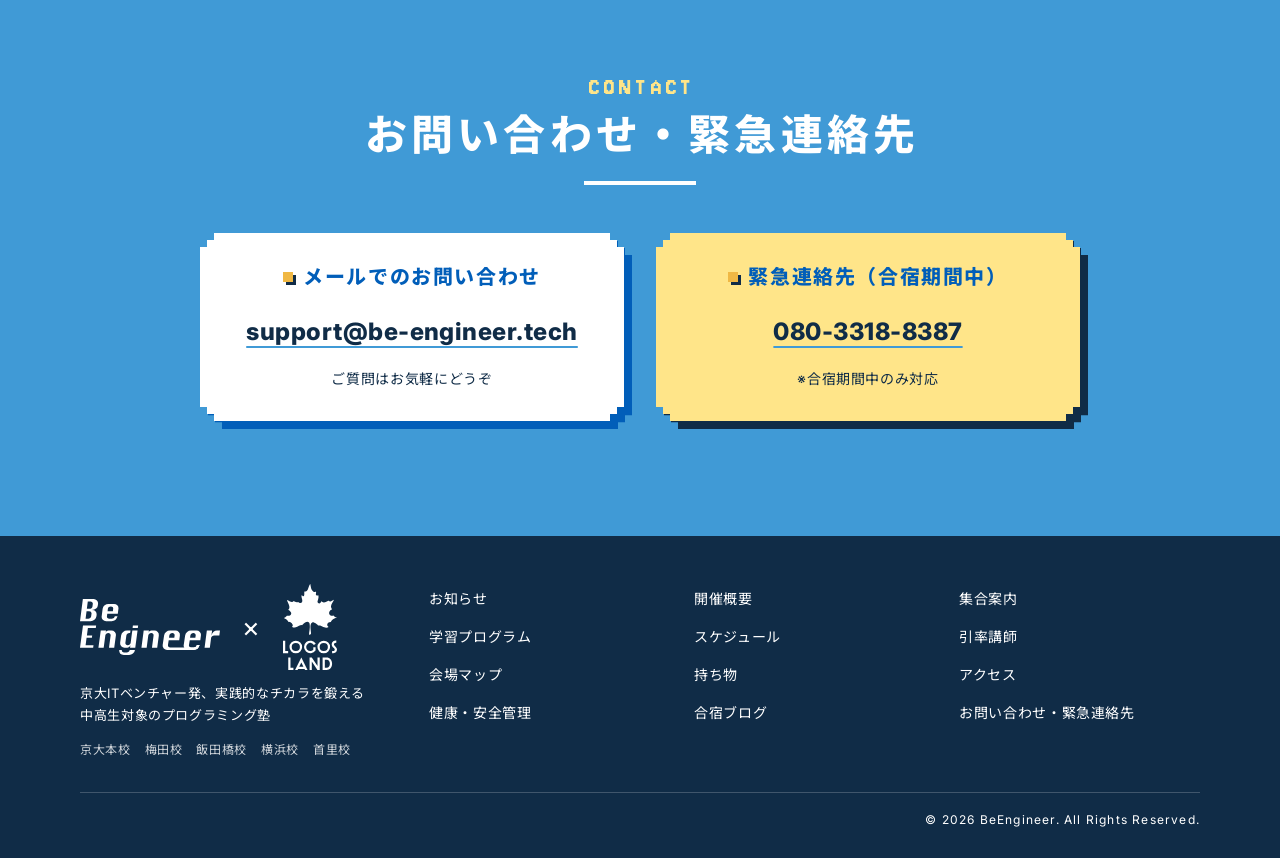
==== commit f9d08acc: "スケジュール・アクセス・健康管理・ブログを調整し、メニューと目次に開閉モーションを付ける 【共通】 - DAY2・3の起床を6:00～7:00に変更し、DAY2の朝食と朝活をDAY3と同じ順に入れ替え" ====
--- a/index.html
+++ b/index.html
@@ -513,7 +513,7 @@
                 <div class="health">
                     <div class="health__card pixel-card">
                         <h3 class="card-heading">救急医療機関</h3>
-                        <p>土日祝のため、救急の際は以下の病院を利用することを想定しています。</p>
+                        <p>土日のため、救急の際は以下の病院を利用することを想定しています。</p>
                         <div class="health__hospital-box">
                             <p class="health__hospital">京都岡本記念病院</p>
                             <a href="https://www.okamoto-hp.or.jp/oka2/checkup/emergency.html" target="_blank" rel="noopener noreferrer" class="btn btn--sub btn--small">救急外来情報を確認する</a>
--- a/styles.css
+++ b/styles.css
@@ -708,7 +708,7 @@
     position: absolute;
     inset: 0;
     background: rgb(16 44 71 / 0.55);
-    animation: fade 0.2s ease-out both;
+    animation: fade 0.3s ease-out both;
 }
 
 .site-menu__panel {
@@ -719,15 +719,43 @@
     width: min(440px, 100% - 32px);
     margin-bottom: 24px;
     padding: 24px 24px 28px;
-    animation: menu-in 0.22s steps(5) both;
+    transform-origin: top right;
+    animation: menu-in 0.36s cubic-bezier(0.22, 1, 0.36, 1) both;
+}
+
+/* 項目を上から順にふわっと表示（--i は layout.js が付ける番号） */
+.site-menu__list li {
+    animation: menu-item-in 0.4s cubic-bezier(0.22, 1, 0.36, 1) both;
+    animation-delay: calc(60ms + var(--i, 0) * 22ms);
+}
+
+/* 閉じるとき（script.js が .is-closing を付ける） */
+.site-menu.is-closing .site-menu__backdrop {
+    animation: fade-out 0.22s ease-in both;
+}
+
+.site-menu.is-closing .site-menu__panel {
+    animation: menu-out 0.22s ease-in both;
 }
 
 @keyframes menu-in {
-    from { opacity: 0; translate: 0 -12px; }
+    from { opacity: 0; translate: 0 -14px; scale: 0.96; }
+}
+
+@keyframes menu-out {
+    to { opacity: 0; translate: 0 -10px; scale: 0.97; }
+}
+
+@keyframes menu-item-in {
+    from { opacity: 0; translate: 10px 0; }
 }
 
 @keyframes fade {
     from { opacity: 0; }
+}
+
+@keyframes fade-out {
+    to { opacity: 0; }
 }
 
 .site-menu__title {
@@ -2494,17 +2522,23 @@
 }
 
 /* 病院名とボタンはカードの右下寄り（角から少し中央へ寄せる）。隣のカードと高さをそろえたときの余りは上に回す */
+/* 病院名とボタンは、カードの残りの高さいっぱいの水色の枠に中央揃えで置く
+   （右隣のアレルギーのカードと高さをそろえても、余白が片寄らないように） */
 .health__hospital-box {
+    flex: 1 1 auto;
     display: flex;
     flex-direction: column;
-    align-items: flex-end;
-    margin: auto 32px 16px 0;
-    padding-top: 16px;
-    text-align: right;
+    align-items: center;
+    justify-content: center;
+    margin-top: 18px;
+    padding: 22px 16px 24px;
+    border: 2px dashed rgb(64 154 214 / 0.55);
+    background: var(--ice);
+    text-align: center;
 }
 
 .health__hospital {
-    margin: 0 0 12px;
+    margin: 0 0 14px;
     font-family: var(--font-head);
     font-size: 22px;
     font-weight: 900;
@@ -2527,6 +2561,16 @@
 /* 見出し左右のイラストを少し下げる */
 #blog .head-deco {
     top: calc(50% + 14px);
+}
+
+/* PC：子どものイラストがタイトル・説明文に近いので、外側かつ少し上へ離す（雲も左右対称に外へ） */
+#blog .head-deco--kids {
+    top: calc(50% - 8px);
+    left: max(0px, 50% - 490px);
+}
+
+#blog .head-deco--cloud {
+    right: max(0px, 50% - 490px);
 }
 
 /* 説明文：文字は左揃えのまま、文章のかたまりを中央に置く */
@@ -3291,6 +3335,28 @@
         justify-content: center;
         padding: 16px 16px 24px;
         background: rgb(16 44 71 / 0.55);
+        animation: fade 0.3s ease-out both;
+    }
+
+    /* 目次は下からすっと持ち上がる / 閉じるときは下へ沈む */
+    .blog-toc-modal.open .blog-toc-modal__panel {
+        animation: toc-in 0.38s cubic-bezier(0.22, 1, 0.36, 1) both;
+    }
+
+    .blog-toc-modal.is-closing {
+        animation: fade-out 0.24s ease-in both;
+    }
+
+    .blog-toc-modal.is-closing .blog-toc-modal__panel {
+        animation: toc-out 0.24s ease-in both;
+    }
+
+    @keyframes toc-in {
+        from { opacity: 0; translate: 0 32px; }
+    }
+
+    @keyframes toc-out {
+        to { opacity: 0; translate: 0 24px; }
     }
 
     .blog-toc-modal__panel {
@@ -3691,6 +3757,12 @@
         flex-direction: column;
     }
 
+    /* 2行目に回る題名は白枠の中央に置く */
+    .chapter__title {
+        align-self: center;
+        text-align: center;
+    }
+
     .chapter__text {
         font-size: 14px;
     }
@@ -3773,26 +3845,30 @@
         background: none;
     }
 
+    /* 1行目：時間と内容を横並び / 2行目以降：場所と備考を左端から（時間の下の余白を埋める） */
     .schedule-table__time {
-        grid-row: span 2;
-        min-width: 4.6em;
+        grid-column: 1;
+        grid-row: 1;
+        align-self: baseline;
         font-size: 20px;
-        white-space: normal;
+        white-space: nowrap;
     }
 
     .schedule-table__activity {
         grid-column: 2;
         grid-row: 1;
+        align-self: baseline;
     }
 
     .schedule-table__place {
-        grid-column: 2;
+        grid-column: 1 / -1;
         grid-row: 2;
+        margin-top: 4px;
         font-size: 13px;
     }
 
     .schedule-table__note {
-        grid-column: 2;
+        grid-column: 1 / -1;
         font-size: 13px;
     }
 
@@ -3879,7 +3955,8 @@
     }
 
     .health__hospital-box {
-        margin: 0 12px 0 0;
+        margin-top: 14px;
+        padding: 18px 12px 20px;
     }
 
     .blog-days {
@@ -3978,12 +4055,33 @@
         padding: 28px 20px 32px;
     }
 
+    /* 目次ボタンは TOP ボタン（下から 14px・高さ 50px）のすぐ上まで下げる */
+    .blog-toc-fab {
+        bottom: 74px;
+    }
+
+    .blog-hero-meta .meta-separator {
+        display: none;
+    }
+
+    .blog-hero-meta {
+        flex-direction: column;
+        align-items: flex-end;
+        text-align: right;
+    }
+
+    .blog-hero-tags {
+        justify-content: flex-end;
+    }
+
     .blog-section p {
         font-size: 15px;
     }
 
+    /* スクロールバーは表示しない（非対応ブラウザでも、余白ごと枠の外へ逃がして隠す） */
     .blog-images--slider {
         display: block;
+        overflow: hidden;
     }
 
     .blog-images--slider .blog-images-track {
@@ -3991,10 +4089,14 @@
         overflow-x: auto;
         scroll-snap-type: x mandatory;
         scrollbar-width: none;
+        padding-bottom: 24px;
+        margin-bottom: -24px;
     }
 
     .blog-images--slider .blog-images-track::-webkit-scrollbar {
         display: none;
+        width: 0;
+        height: 0;
     }
 
     .blog-images--slider .blog-image {
@@ -4004,30 +4106,31 @@
 
     .blog-images--slider .blog-images-nav {
         position: absolute;
-        top: calc(50% - 20px);
+        bottom: 0;
         display: grid;
         place-items: center;
         width: 40px;
-        height: 40px;
+        height: 36px;
         border: 2px solid var(--navy);
-        background: rgb(255 255 255 / 0.9);
+        background: var(--white);
         color: var(--navy);
-        font-size: 14px;
-        translate: 0 -50%;
+        font-size: 13px;
     }
 
     .blog-images-nav--prev {
-        left: 8px;
+        left: 0;
     }
 
     .blog-images-nav--next {
-        right: 8px;
+        right: 0;
     }
 
     .blog-images--slider .blog-images-dots {
         display: flex;
+        align-items: center;
         justify-content: center;
         gap: 8px;
+        min-height: 36px;
         margin-top: 10px;
     }
 
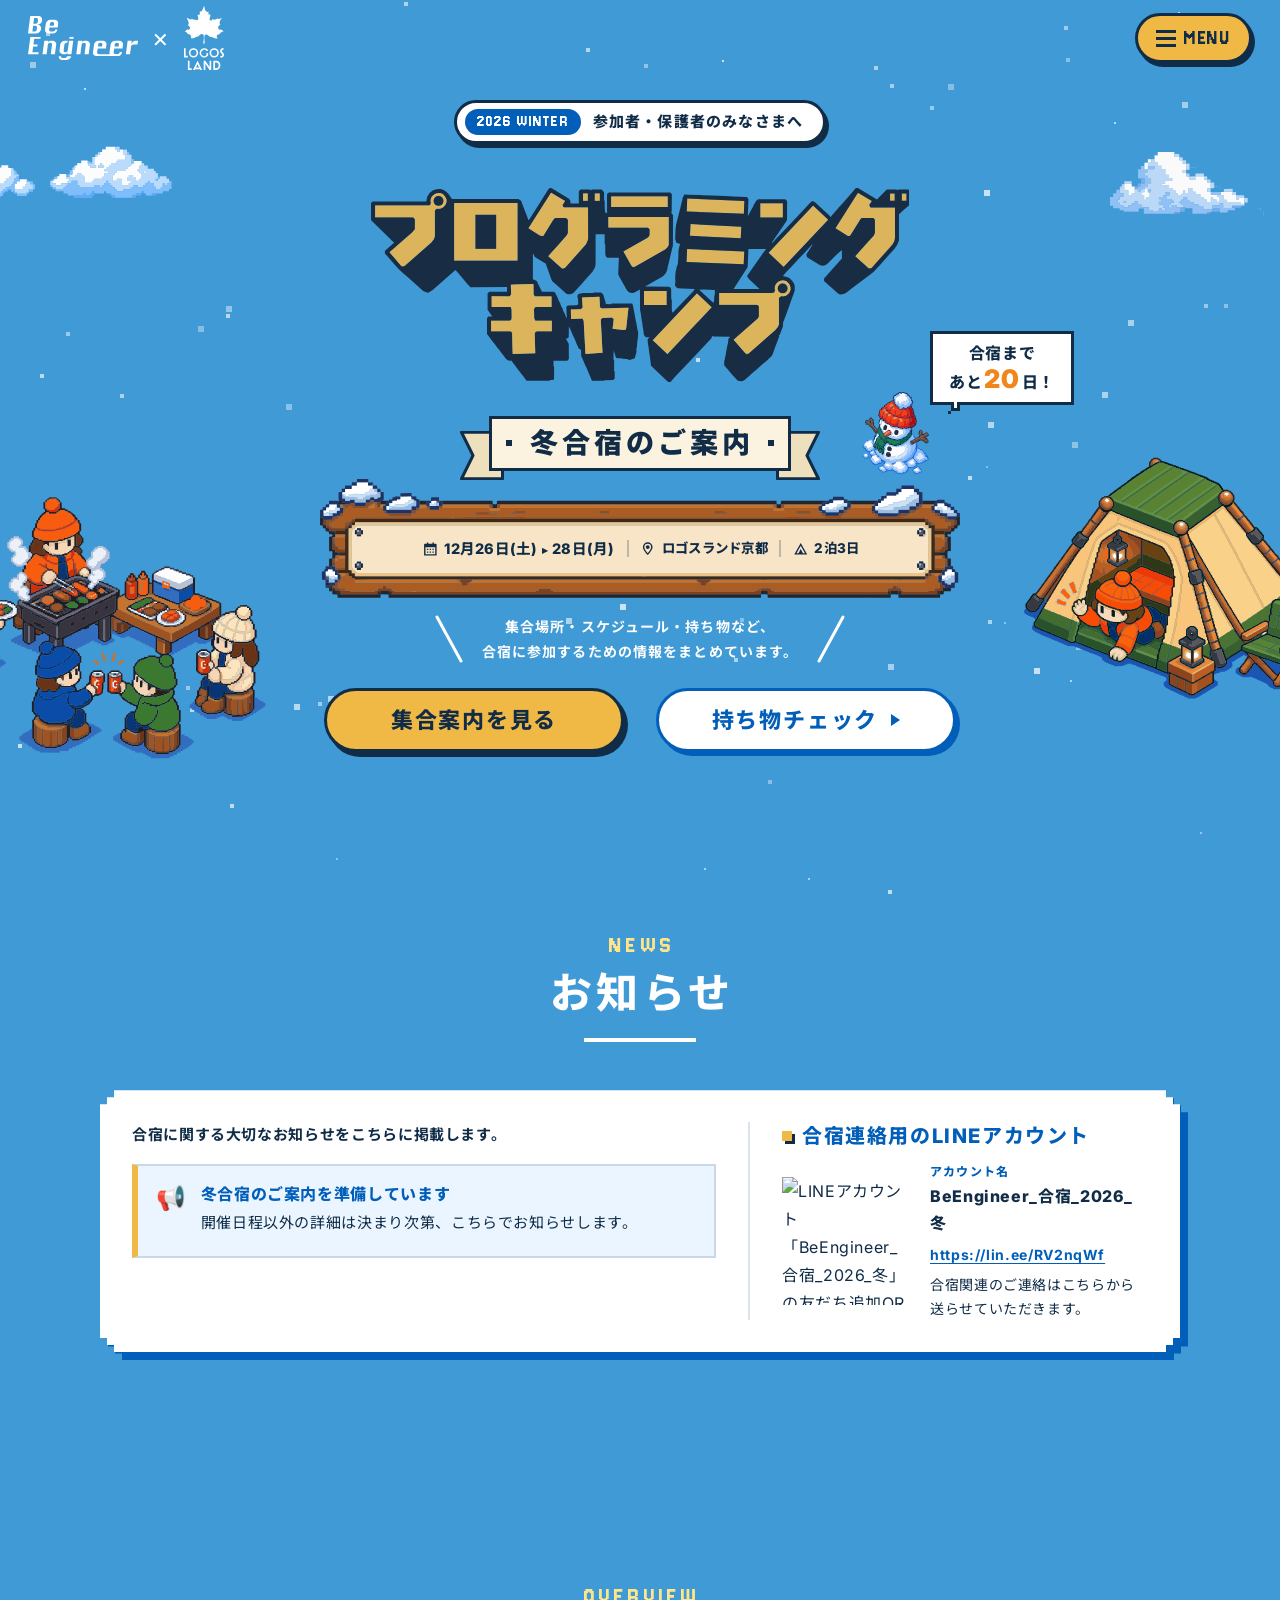
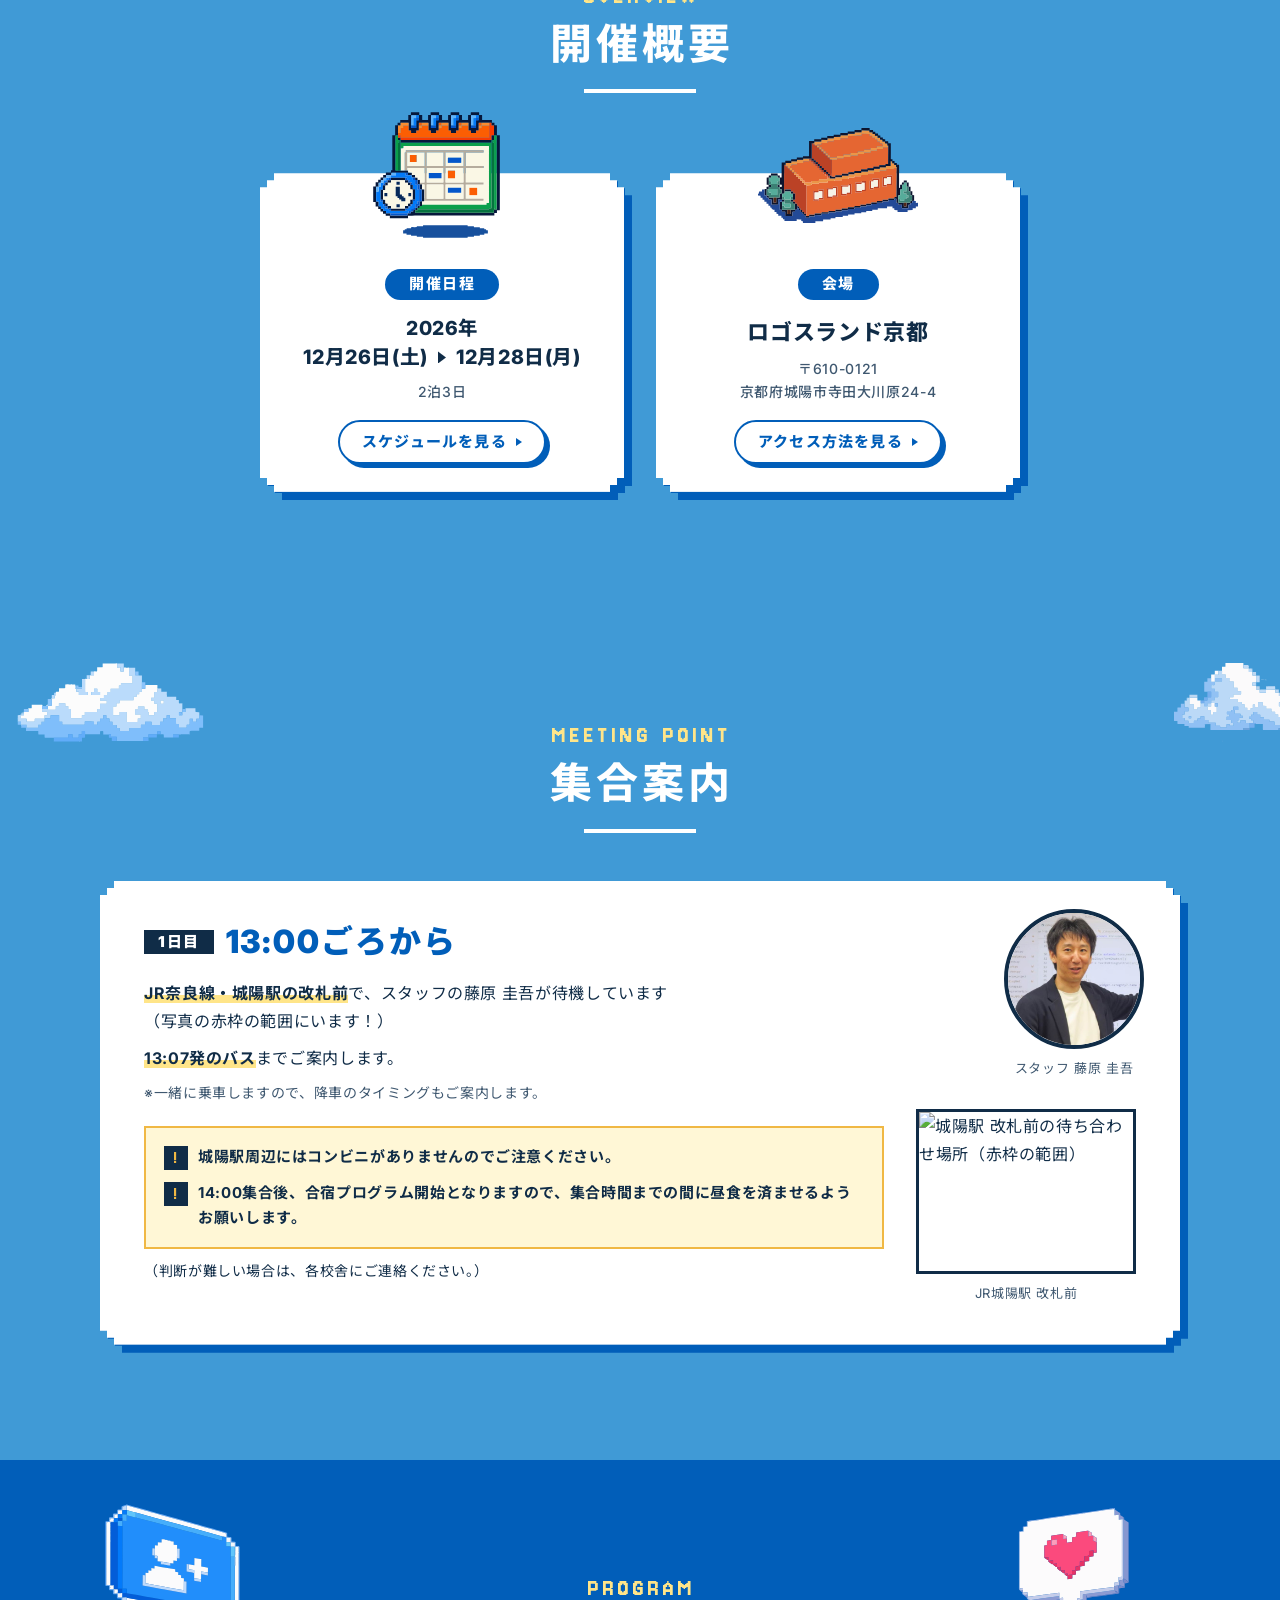
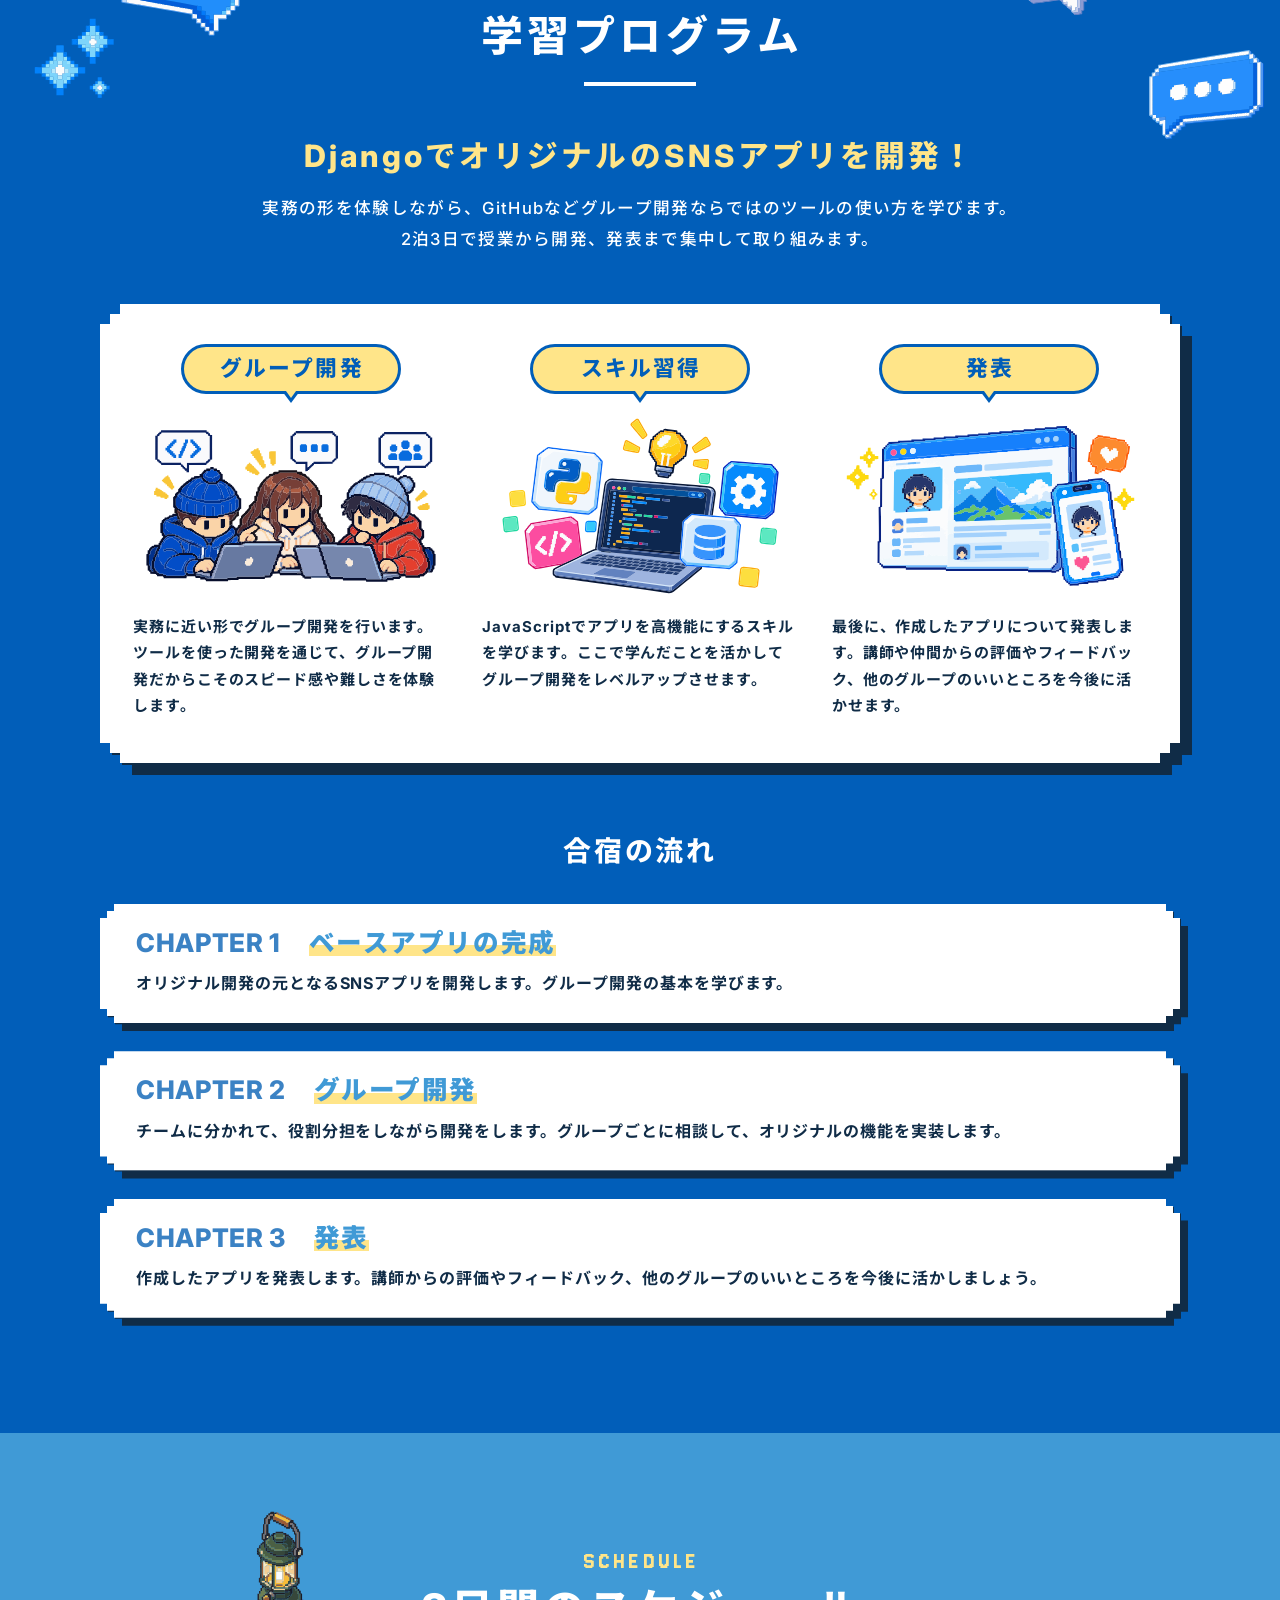
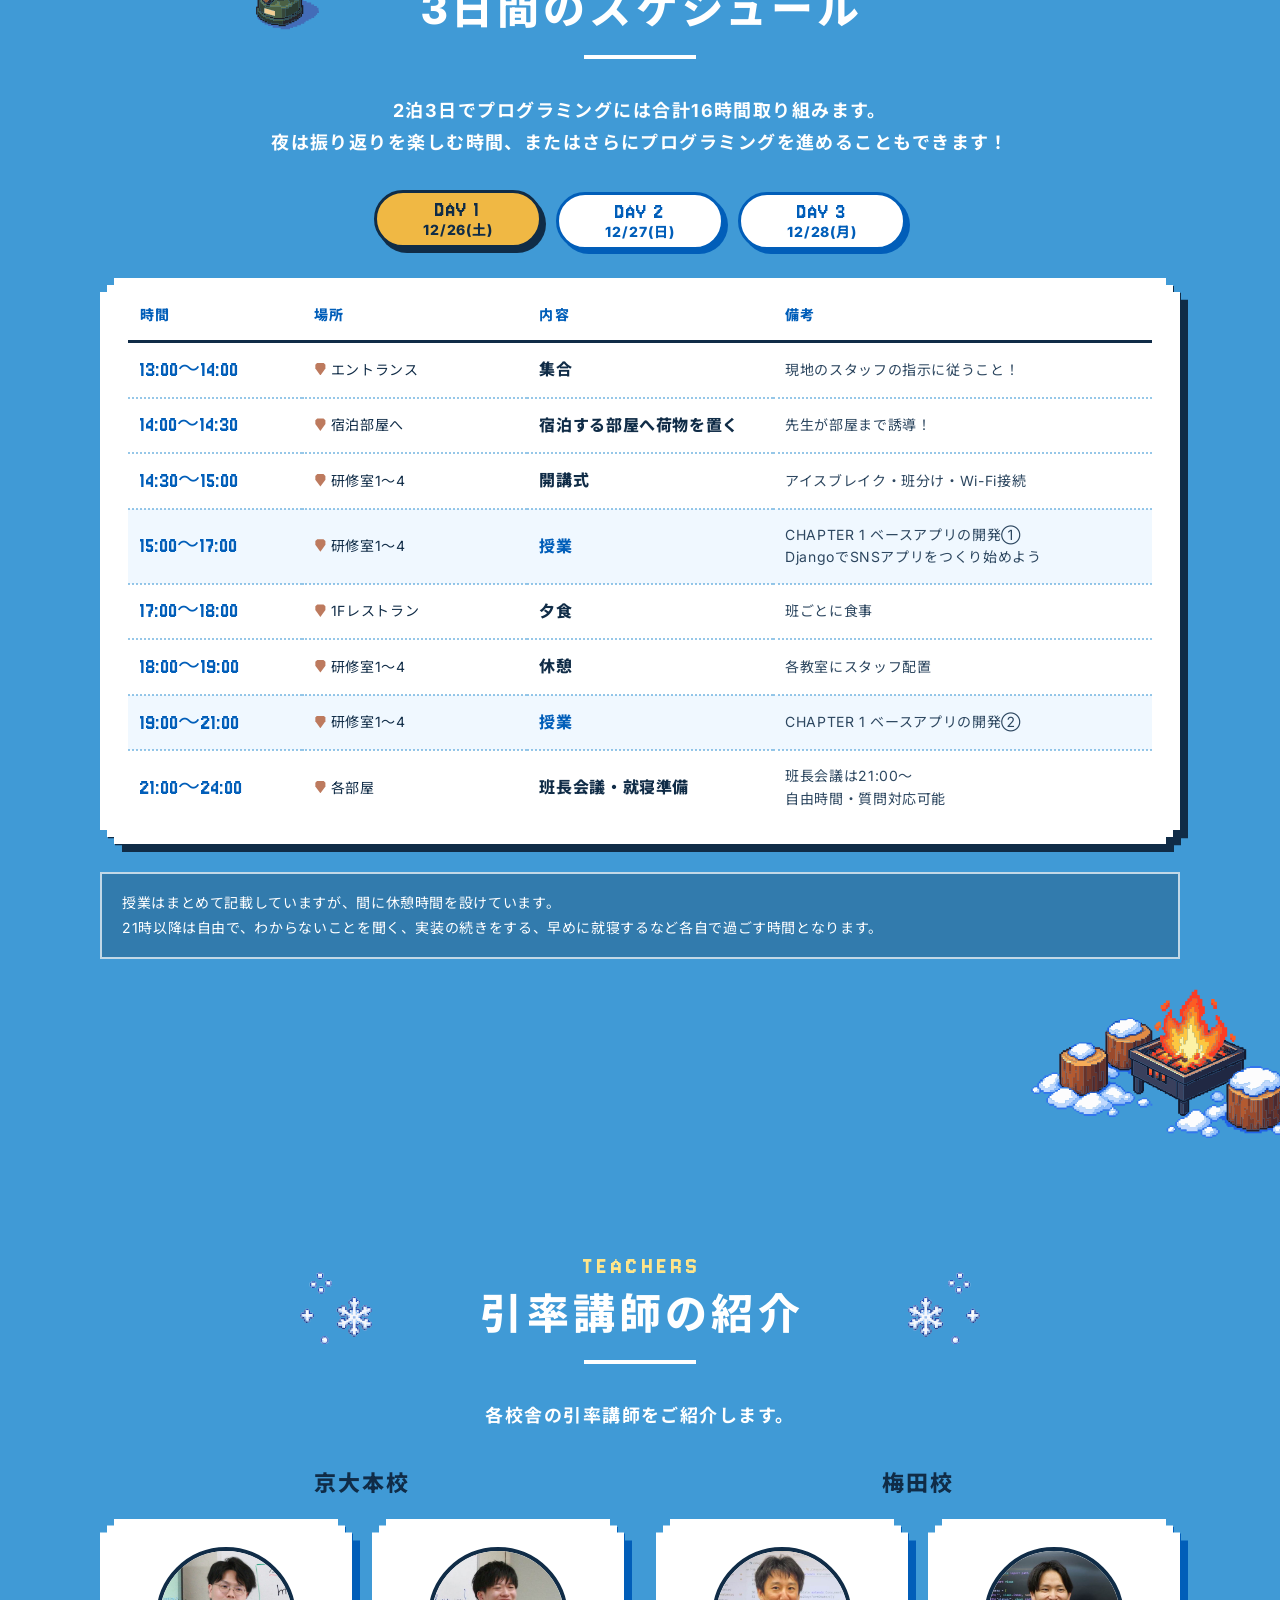
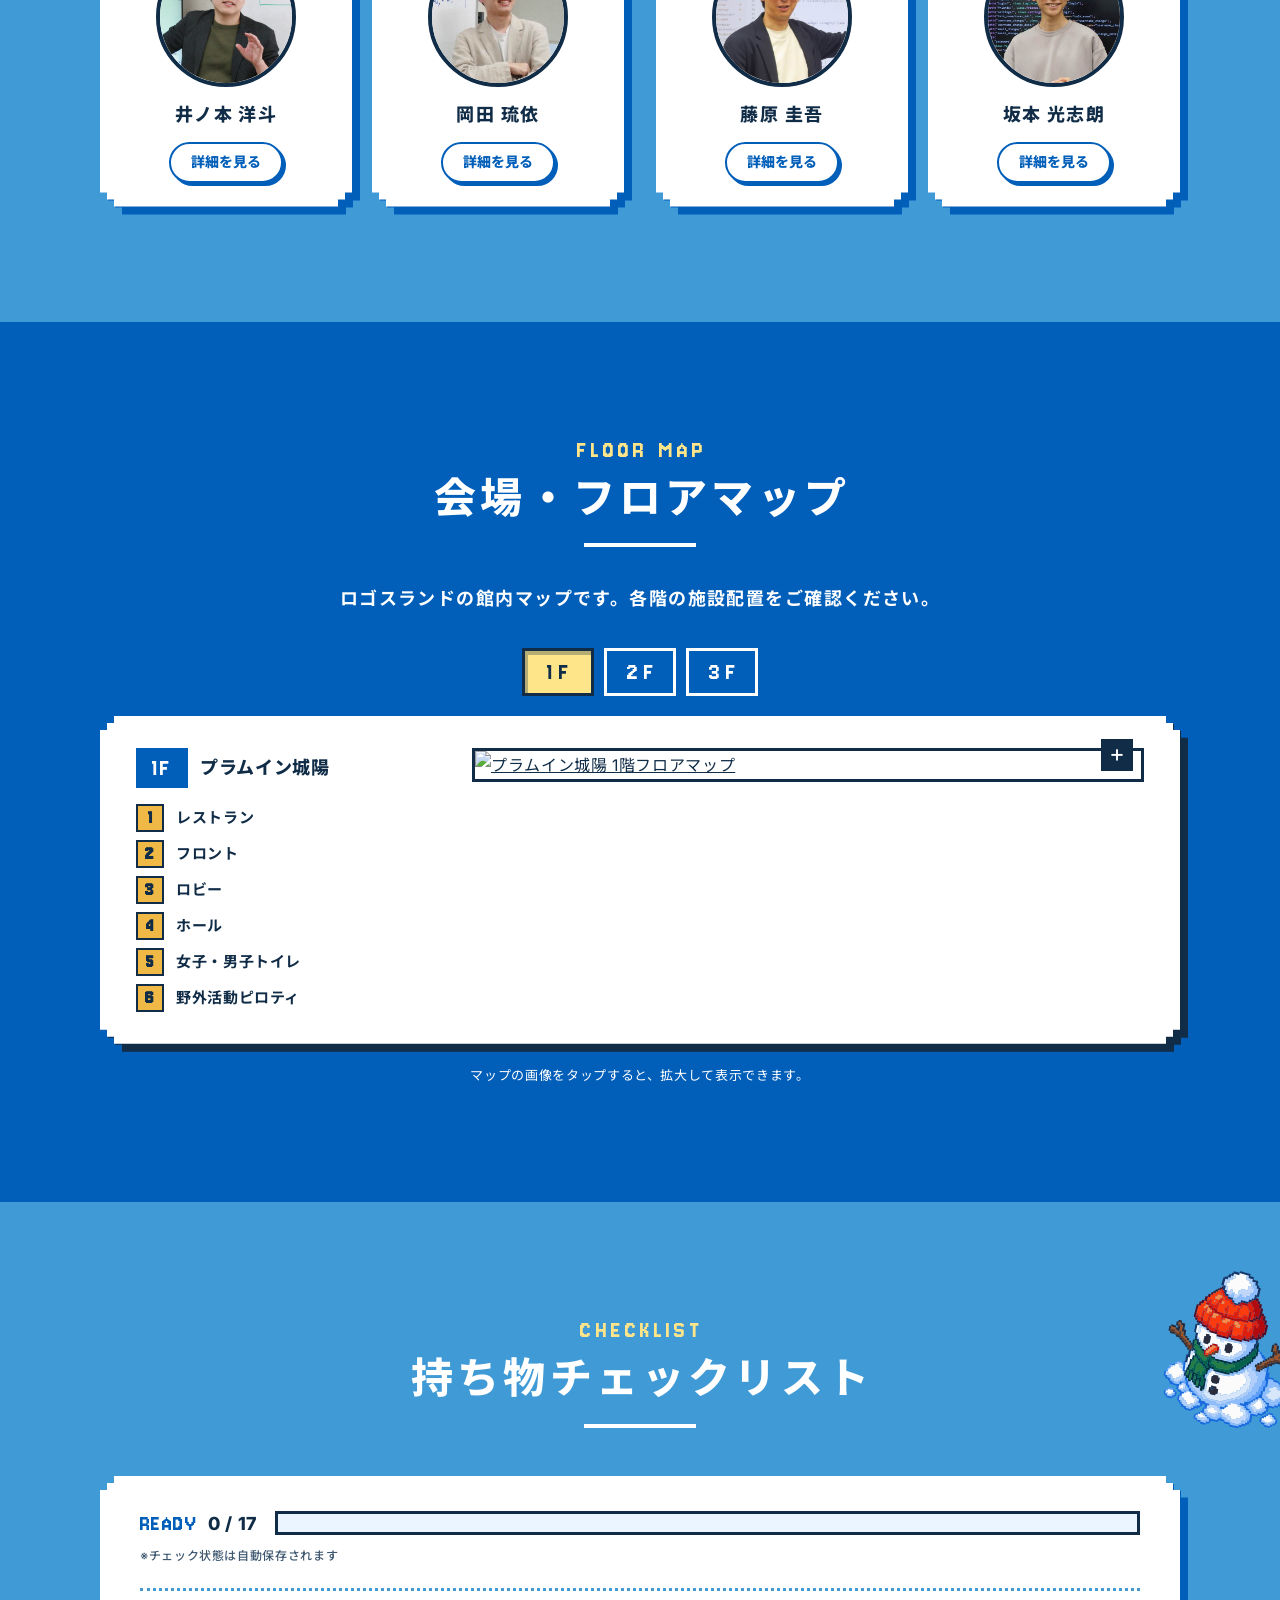
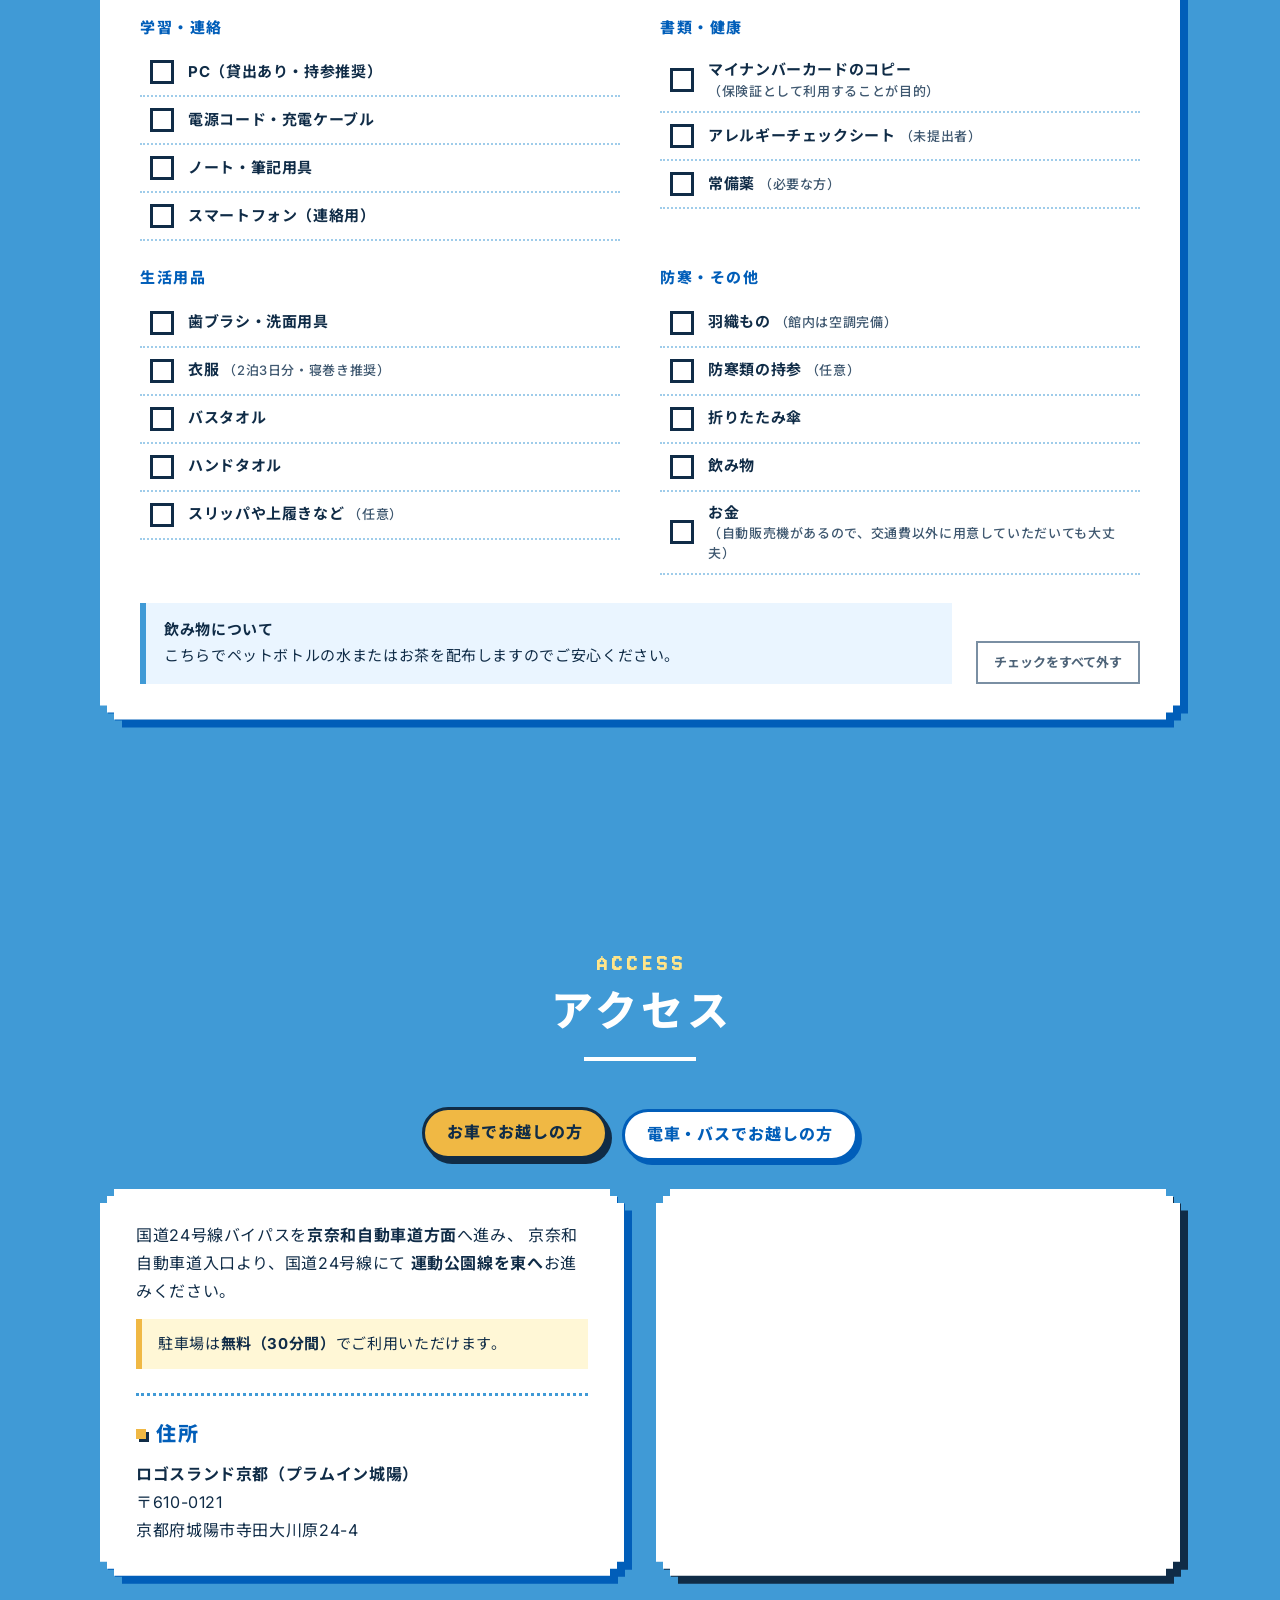
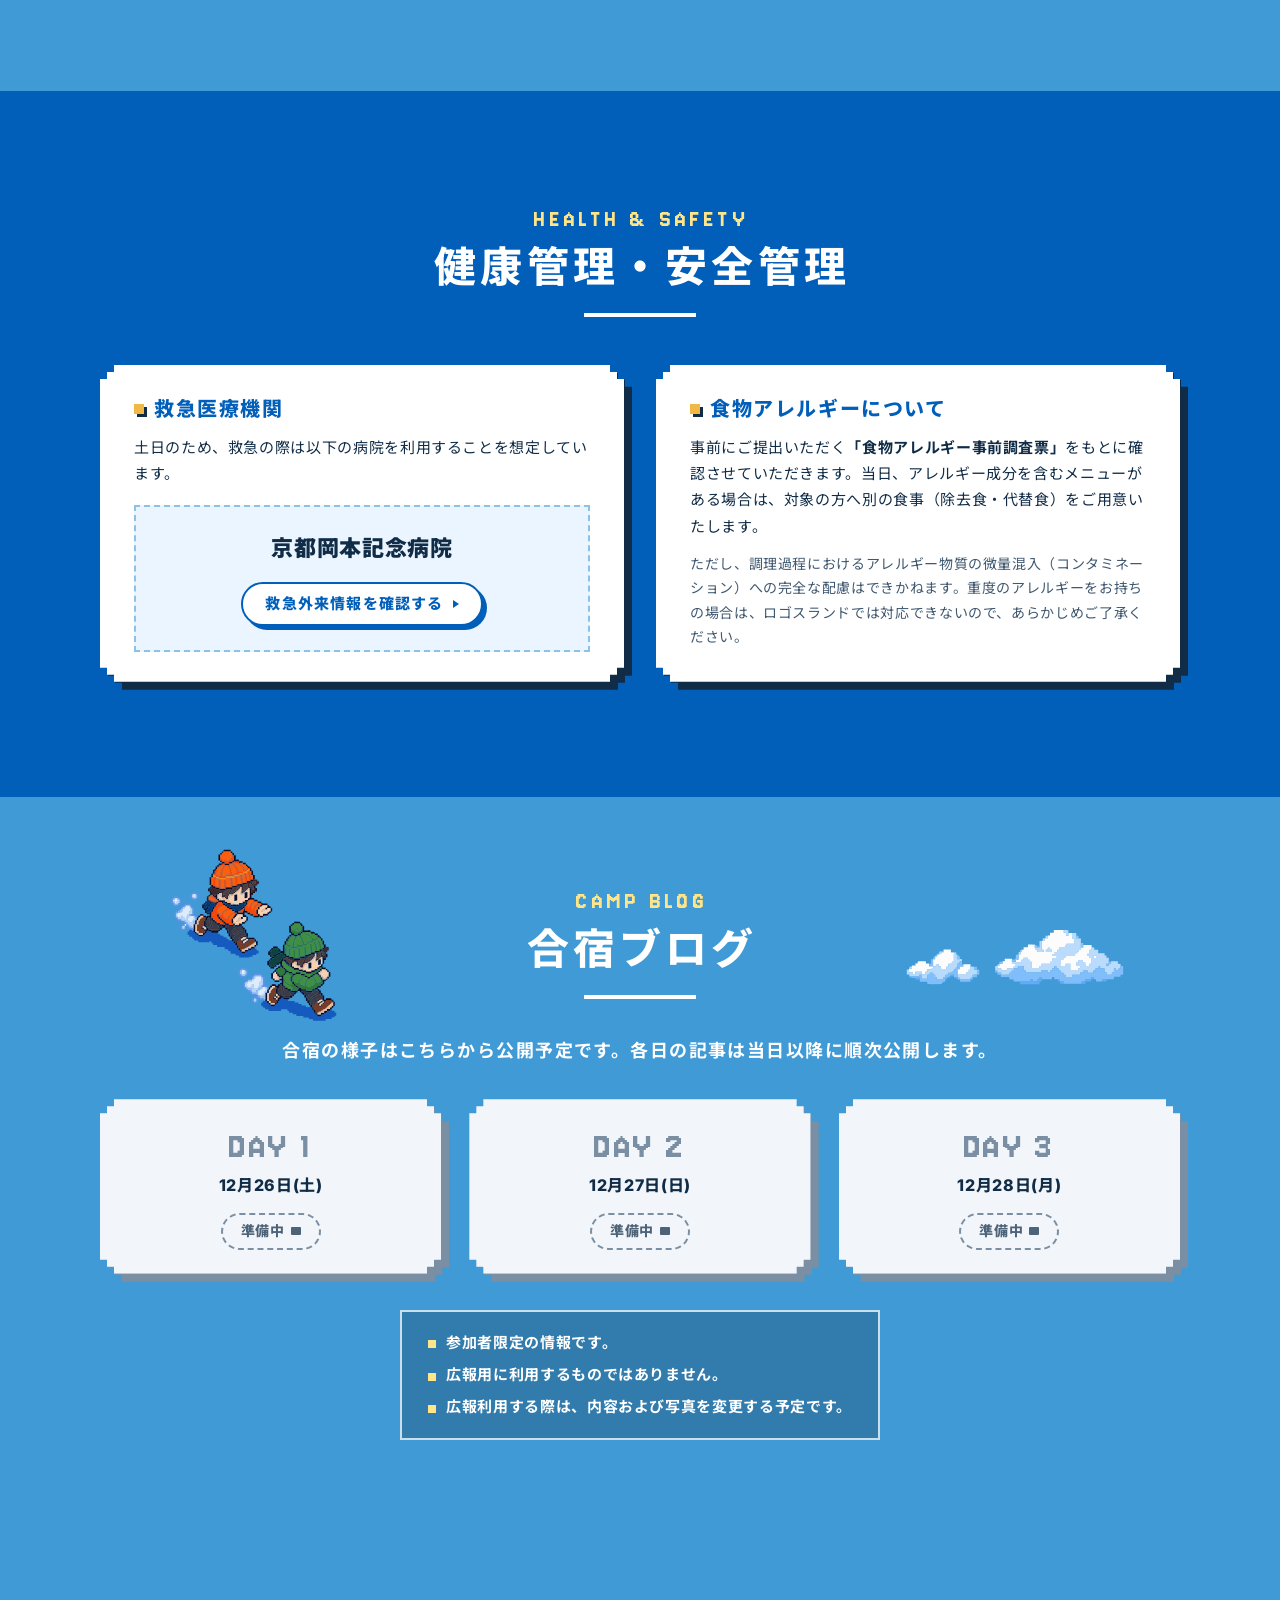
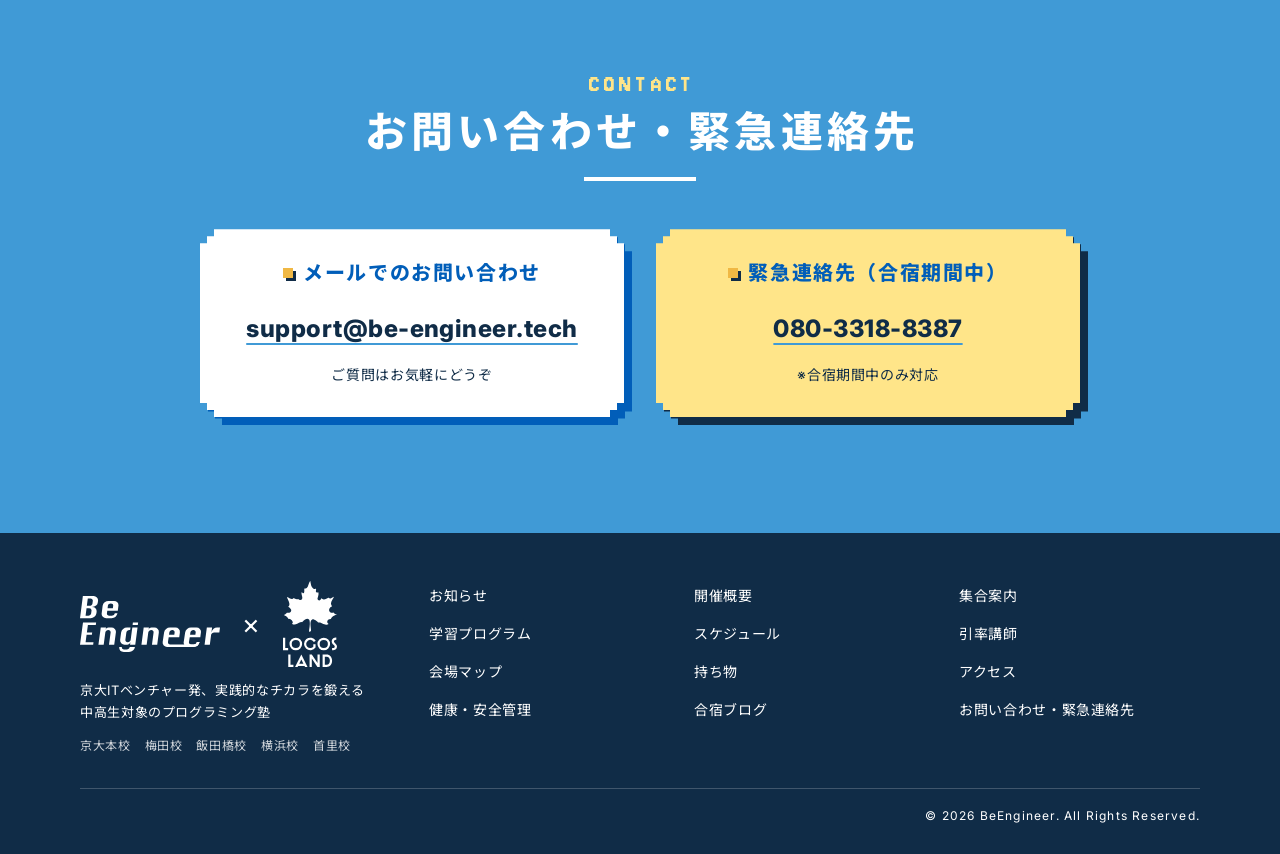
==== commit a63514fc: "当日引率スタッフ反映" ====
--- a/index.html
+++ b/index.html
@@ -155,7 +155,7 @@
                     <div class="guide__text">
                         <p class="guide__time"><span class="guide__time-label">1日目</span>13:00ごろから</p>
                         <p class="guide__place">
-                            <strong>JR奈良線・城陽駅の改札前</strong>でスタッフが待機しています<br>
+                            <strong>JR奈良線・城陽駅の改札前</strong>で、スタッフの藤原 圭吾が待機しています<br>
                             （写真の赤枠の範囲にいます！）
                         </p>
                         <p class="guide__place"><strong>13:07発のバス</strong>までご案内します。</p>
@@ -173,12 +173,18 @@
                         </ul>
                         <p class="guide__contact">（判断が難しい場合は、各校舎にご連絡ください。）</p>
                     </div>
-                    <figure class="guide__photo">
-                        <a href="assets/guide/station.jpeg" class="zoomable" aria-label="待ち合わせ場所の写真を拡大して表示">
+                    <div class="guide__aside">
+                        <figure class="guide__staff">
+                            <div class="teacher-photo-circle">
+                                <img src="assets/teachers/fujiwara.jpg" alt="スタッフの藤原 圭吾" width="480" height="480" loading="lazy">
+                            </div>
+                            <figcaption>スタッフ 藤原 圭吾</figcaption>
+                        </figure>
+                        <figure class="guide__photo">
                             <img src="assets/guide/station.jpeg" alt="城陽駅 改札前の待ち合わせ場所（赤枠の範囲）" loading="lazy">
-                        </a>
-                        <figcaption>JR城陽駅 改札前（タップで拡大）</figcaption>
-                    </figure>
+                            <figcaption>JR城陽駅 改札前</figcaption>
+                        </figure>
+                    </div>
                 </div>
             </div>
         </section>
@@ -279,7 +285,8 @@
 
         <!-- ============================================================
              引率講師の紹介
-             ・タブ（校舎）と講師カードの中身は assets/teachers.js の TEACHERS データで管理します。
+             ・校舎と講師カードの中身は assets/teachers.js の TEACHERS データで管理します。
+             ・PCは左が先の校舎・右が次の校舎、スマホは上が先の校舎・下が次の校舎です。
              ============================================================ -->
         <section class="section" id="teachers" aria-labelledby="teachers-title">
             <div class="container">
@@ -290,9 +297,7 @@
                     <img src="assets/img/flake-right.svg" alt="" class="head-deco head-deco--right head-deco--flake" width="471" height="468" loading="lazy">
                 </div>
                 <p class="section-lead">各校舎の引率講師をご紹介します。</p>
-                <!-- 校舎タブ（JSが自動生成） -->
-                <div class="tabs teachers-tabs" data-teachers-tabs role="tablist" aria-label="校舎の切り替え"></div>
-                <!-- 講師カード（JSが自動生成） -->
+                <!-- 講師カード（JSが自動生成。PCは横並び、スマホは校舎ごとに縦積み） -->
                 <div class="teachers-panels" data-teachers-panels></div>
             </div>
         </section>
--- a/styles.css
+++ b/styles.css
@@ -38,10 +38,18 @@
     box-sizing: border-box;
 }
 
+/* ページ全体のスクロールバーは表示しない（ホイール・トラックパッド・スワイプでのスクロールはそのまま） */
 html {
     scroll-behavior: smooth;
     scroll-padding-top: calc(var(--header-h) + 12px);
     -webkit-text-size-adjust: 100%;
+    scrollbar-width: none;
+}
+
+html::-webkit-scrollbar,
+body::-webkit-scrollbar {
+    display: none;
+    width: 0;
 }
 
 body {
@@ -1452,8 +1460,9 @@
 
 .guide {
     display: grid;
-    grid-template-columns: minmax(0, 1.15fr) minmax(0, 1fr);
-    gap: 40px;
+    grid-template-columns: minmax(0, 1fr) 220px;
+    align-items: start;
+    gap: 28px 32px;
     padding: 40px 44px;
     color: var(--navy);
 }
@@ -1534,11 +1543,48 @@
     font-size: 14px;
 }
 
+.guide__aside {
+    display: flex;
+    flex-direction: column;
+    gap: 14px;
+    min-width: 0;
+    min-height: 0;
+    padding-top: 188px;
+}
+
+.guide__staff,
+.guide__photo {
+    margin: 0;
+}
+
+.guide__staff {
+    position: absolute;
+    top: 28px;
+    right: 36px;
+    z-index: 1;
+    display: flex;
+    flex-direction: column;
+    align-items: center;
+}
+
+.guide__staff .teacher-photo-circle {
+    width: 140px;
+}
+
+.guide__staff figcaption {
+    width: 140px;
+}
+
 .guide__photo img {
+    display: block;
     width: 100%;
+    height: auto;
+    aspect-ratio: 4 / 3;
     border: 3px solid var(--navy);
-}
-
+    object-fit: cover;
+}
+
+.guide__staff figcaption,
 .guide__photo figcaption {
     margin-top: 8px;
     color: #3f5870;
@@ -1854,19 +1900,27 @@
 /* =========================================================
    引率講師（assets/teachers.js が描画）
    ========================================================= */
-.teachers-panel {
-    display: none;
-}
-
-.teachers-panel.active {
-    display: block;
+.teachers-board {
+    display: grid;
+    grid-template-columns: 1fr 1fr;
+    gap: 28px 32px;
+    align-items: start;
+}
+
+.teachers-campus-label {
+    margin-bottom: 16px;
+    color: var(--navy);
+    font-family: var(--font-head);
+    font-size: 22px;
+    font-weight: 800;
+    letter-spacing: 0.1em;
+    text-align: center;
 }
 
 .teachers-grid {
-    display: flex;
-    flex-wrap: wrap;
-    justify-content: center;
-    gap: 28px;
+    display: grid;
+    grid-template-columns: repeat(2, minmax(0, 1fr));
+    gap: 20px;
 }
 
 .teacher-card {
@@ -1876,8 +1930,9 @@
     flex-direction: column;
     align-items: center;
     gap: 12px;
-    width: 240px;
-    padding: 28px 20px 24px;
+    width: 100%;
+    min-width: 0;
+    padding: 28px 16px 24px;
     color: var(--navy);
 }
 
@@ -1901,8 +1956,9 @@
 }
 
 .teacher-photo-circle {
-    width: 140px;
-    height: 140px;
+    width: min(140px, 100%);
+    aspect-ratio: 1;
+    height: auto;
     overflow: hidden;
     border: 4px solid var(--navy);
     border-radius: 50%;
@@ -1998,11 +2054,19 @@
     line-height: 1;
 }
 
+/* 写真の元サイズに関係なく、全講師同じ正方形で表示する */
 .teacher-modal-photo-rect {
     width: 200px;
+    aspect-ratio: 1;
     margin: 0 auto;
     border: 4px solid var(--navy);
     overflow: hidden;
+}
+
+.teacher-modal-photo-rect img {
+    width: 100%;
+    height: 100%;
+    object-fit: cover;
 }
 
 .teacher-modal-name {
@@ -3254,6 +3318,15 @@
         grid-template-columns: 1fr;
     }
 
+    .guide__text {
+        padding-right: 156px;
+    }
+
+    .guide__aside {
+        width: 100%;
+        padding-top: 0;
+    }
+
     /* 縦に並ぶときは区切りを横線にする */
     .line-card {
         margin: 28px 32px 0;
@@ -3876,16 +3949,44 @@
         display: none;
     }
 
-    /* ---------- 講師 ---------- */
+    /* ---------- 講師：京大本校を上、梅田校を下 ---------- */
+    .teachers-board {
+        grid-template-columns: 1fr;
+        gap: 28px;
+    }
+
+    .teachers-campus-label {
+        margin-bottom: 12px;
+        font-size: 18px;
+    }
+
+    .teachers-grid {
+        gap: 12px;
+    }
+
     .teacher-card {
-        width: calc(50% - 14px);
-        min-width: 150px;
+        width: 100%;
+        min-width: 0;
         padding: 20px 10px;
     }
 
     .teacher-photo-circle {
         width: 104px;
         height: 104px;
+    }
+
+    .guide__staff {
+        top: 20px;
+        right: 16px;
+    }
+
+    .guide__staff .teacher-photo-circle,
+    .guide__staff figcaption {
+        width: 104px;
+    }
+
+    .guide__text {
+        padding-right: 120px;
     }
 
     .teacher-modal-panel {
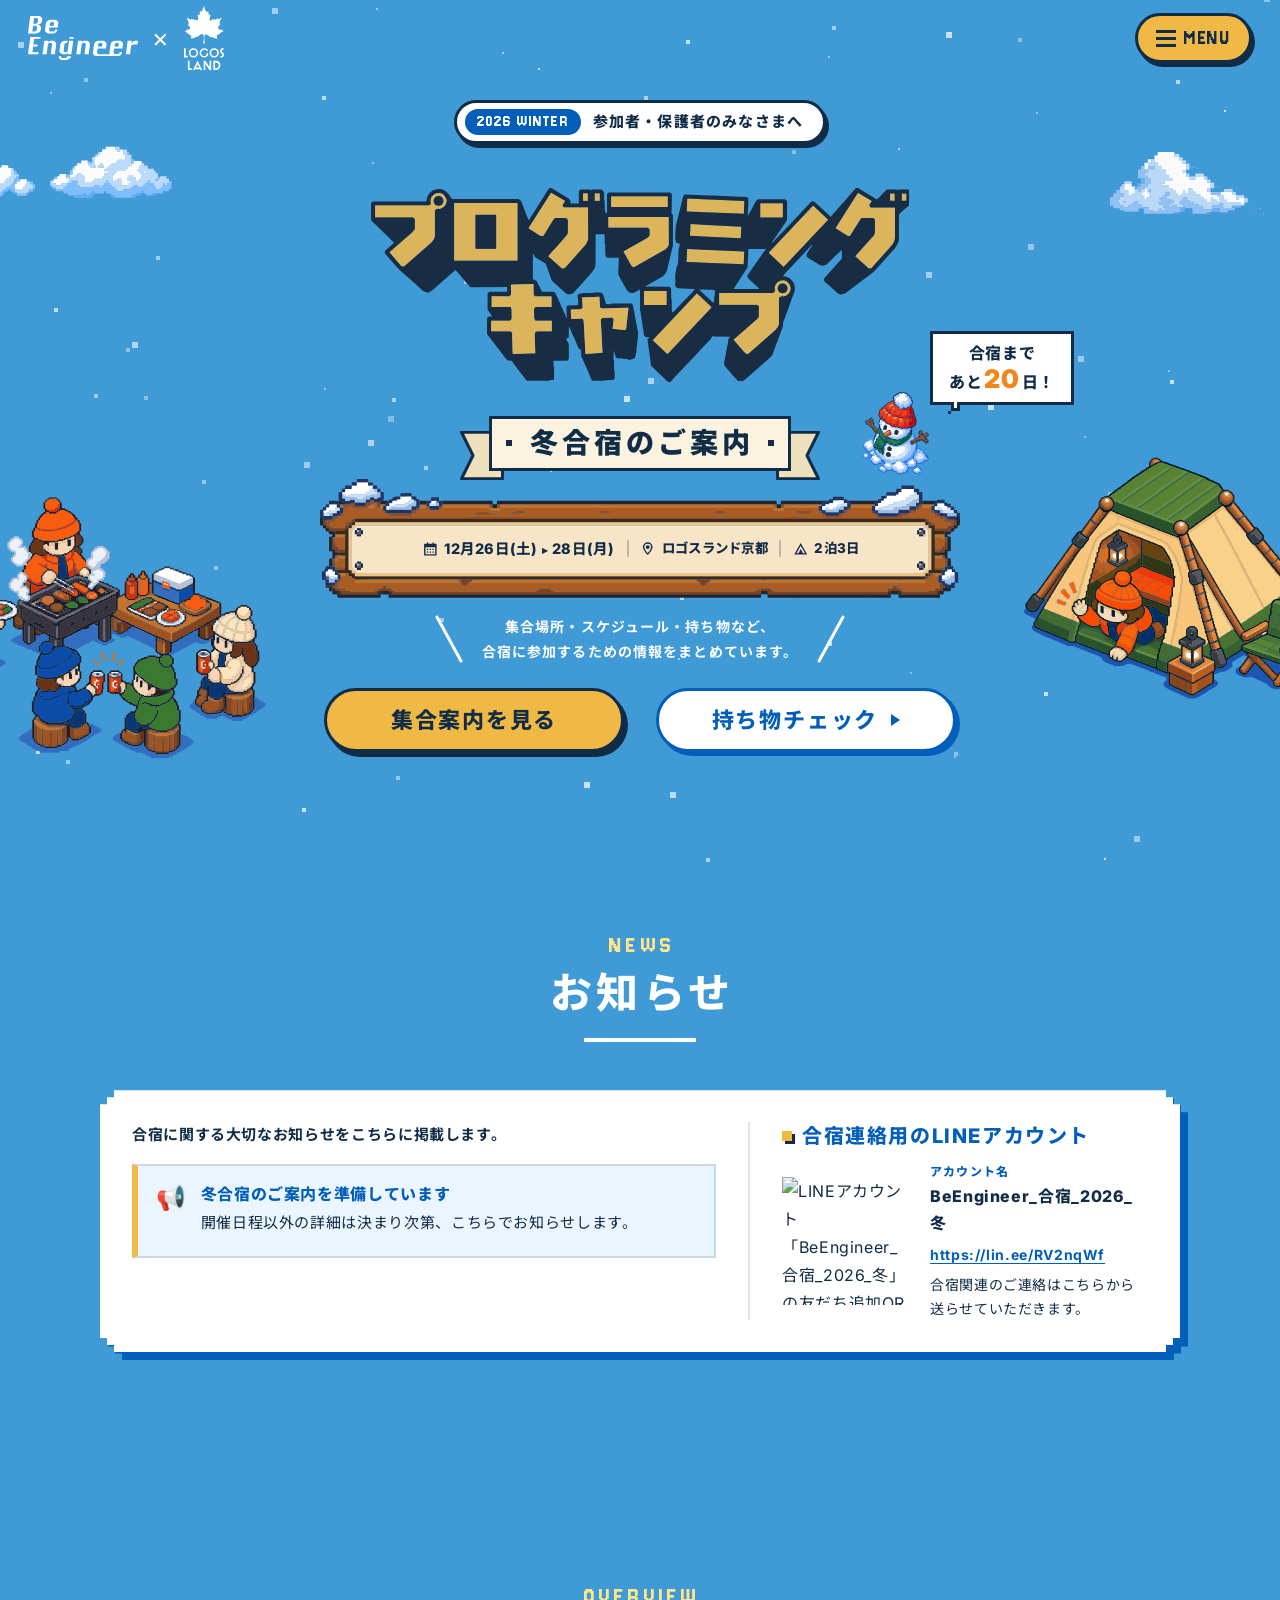
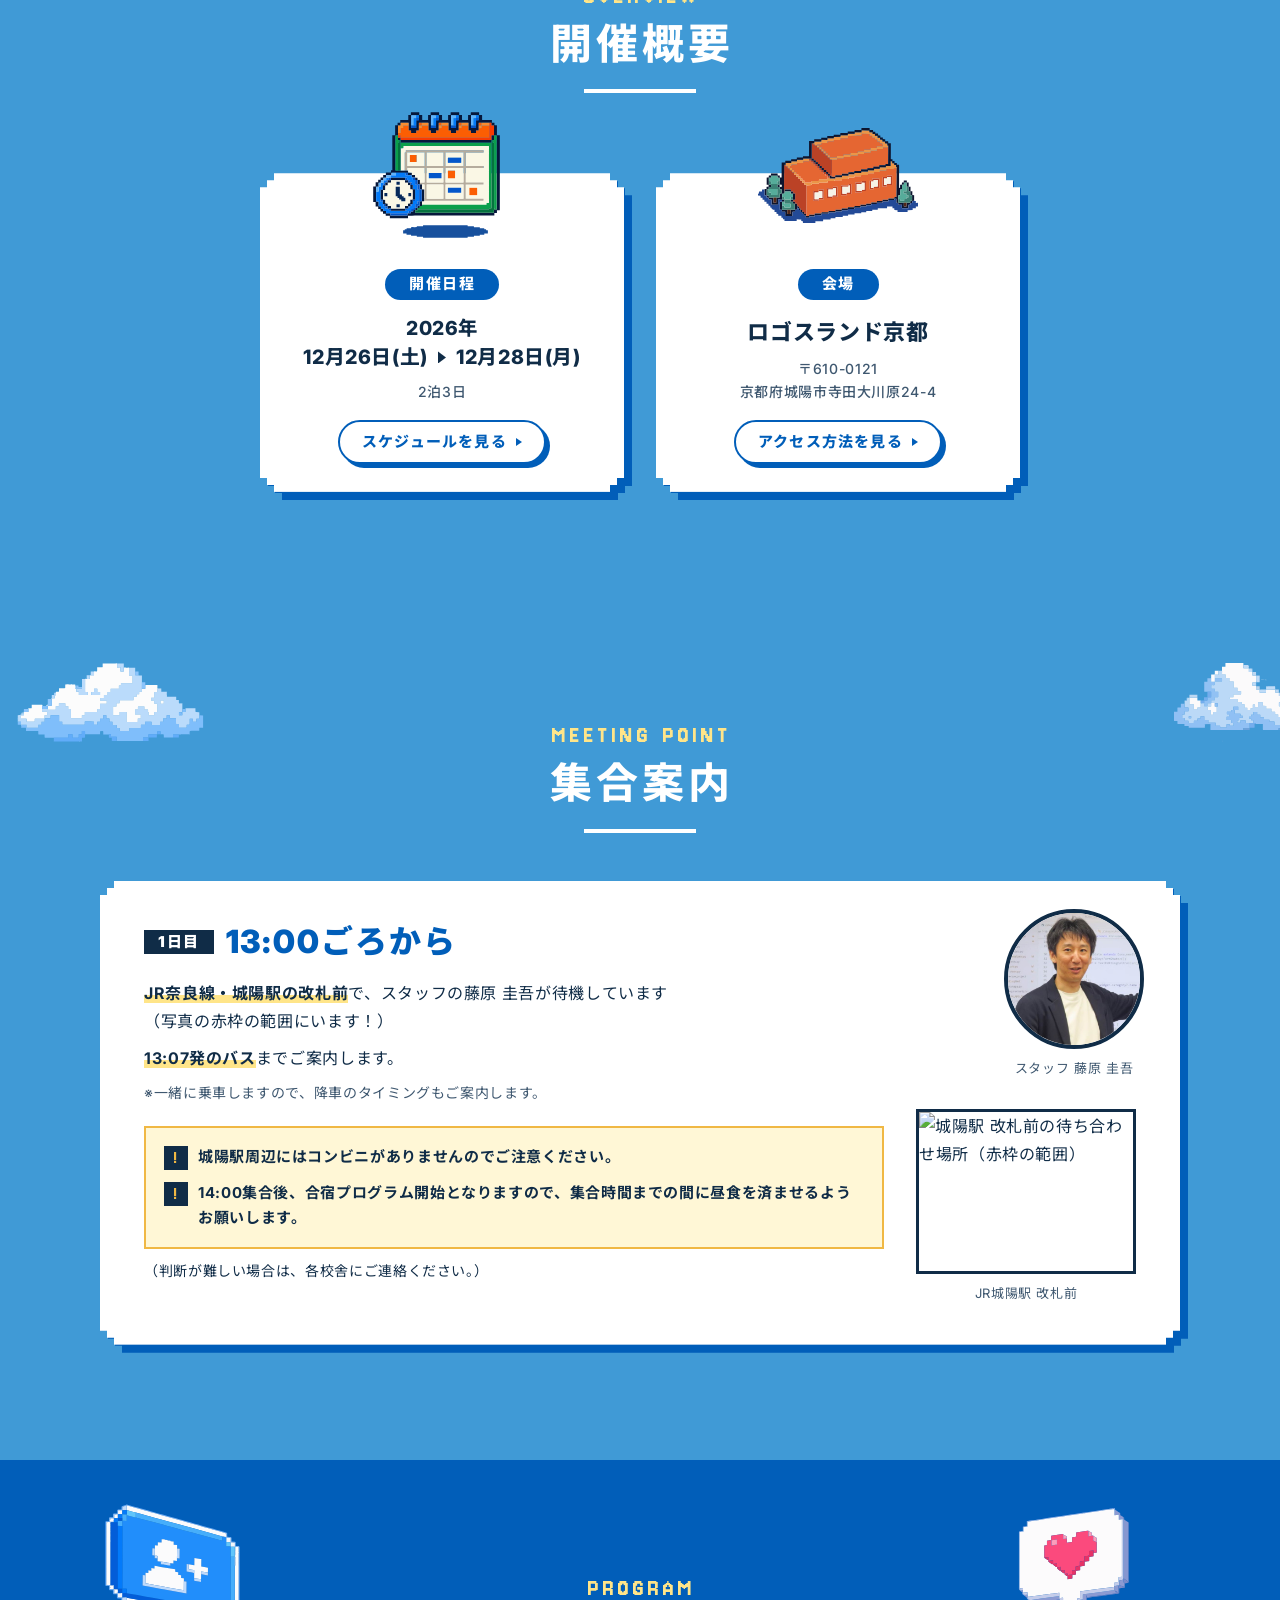
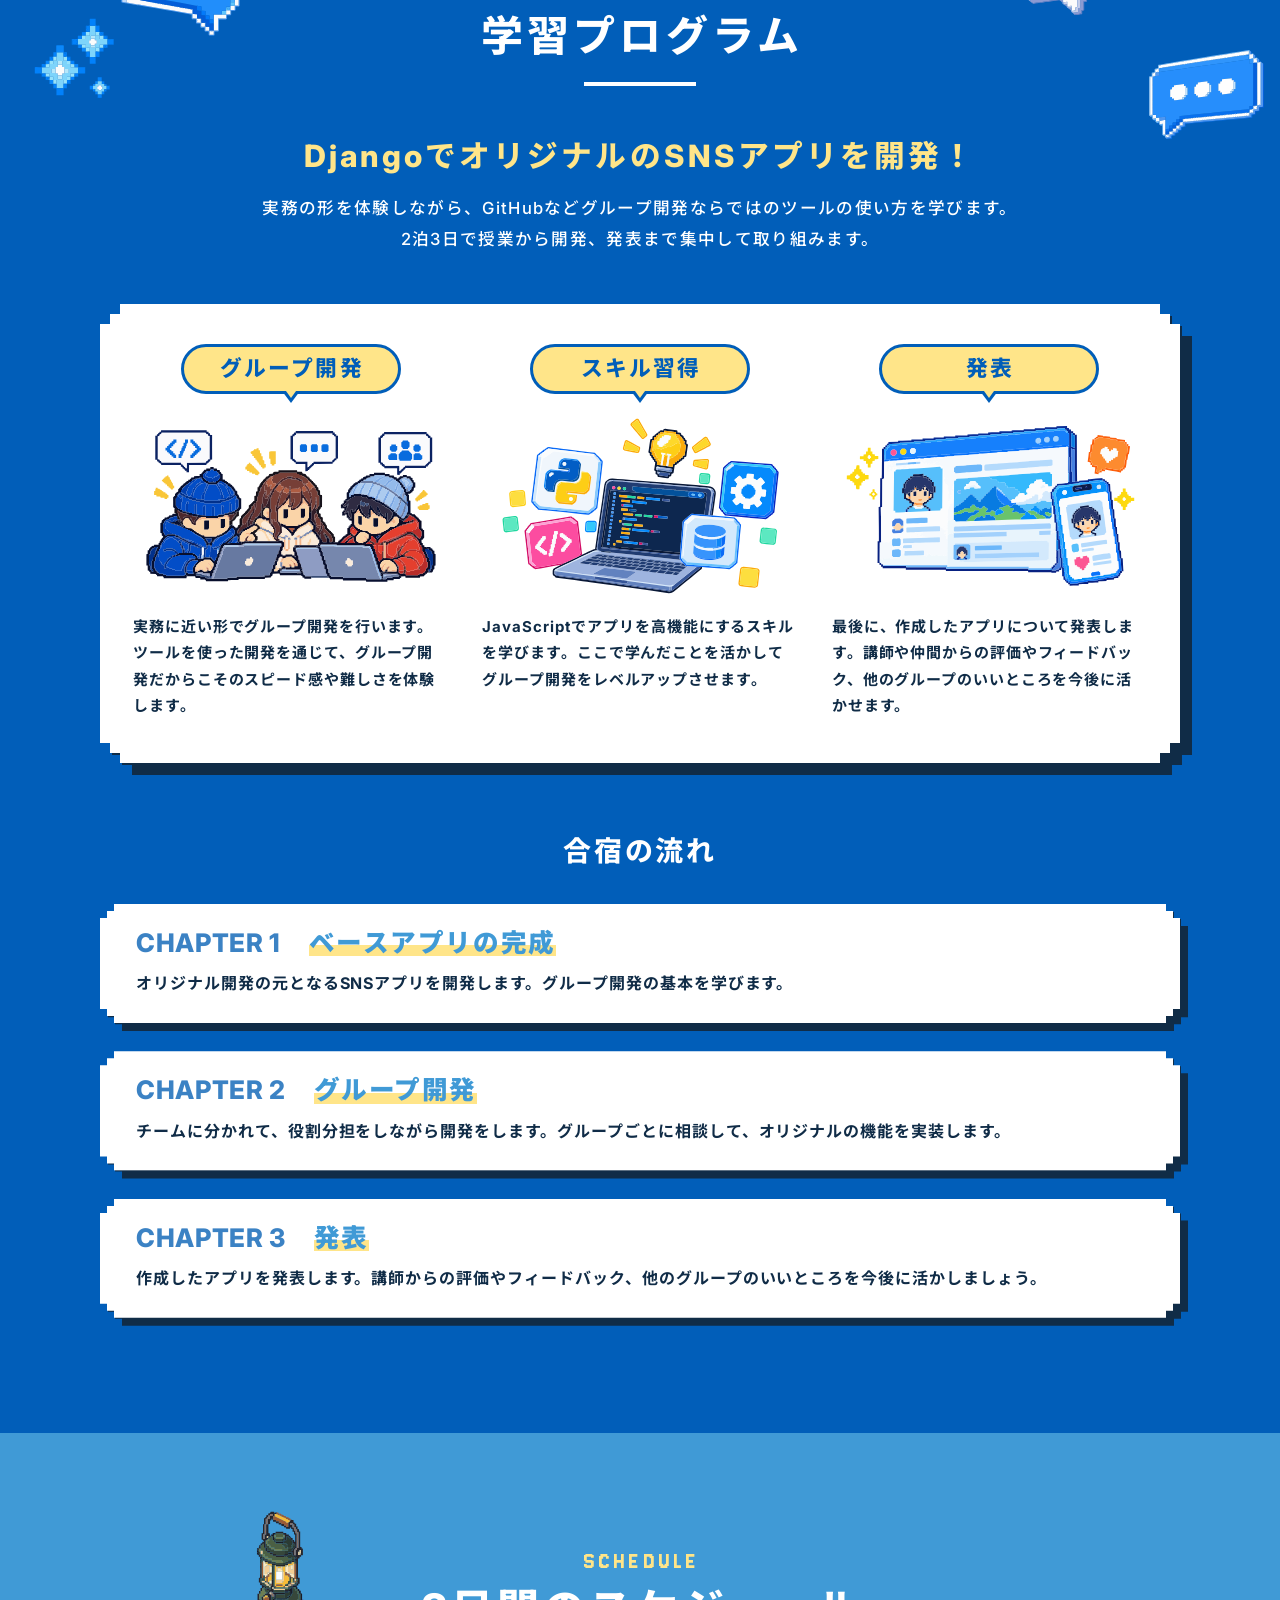
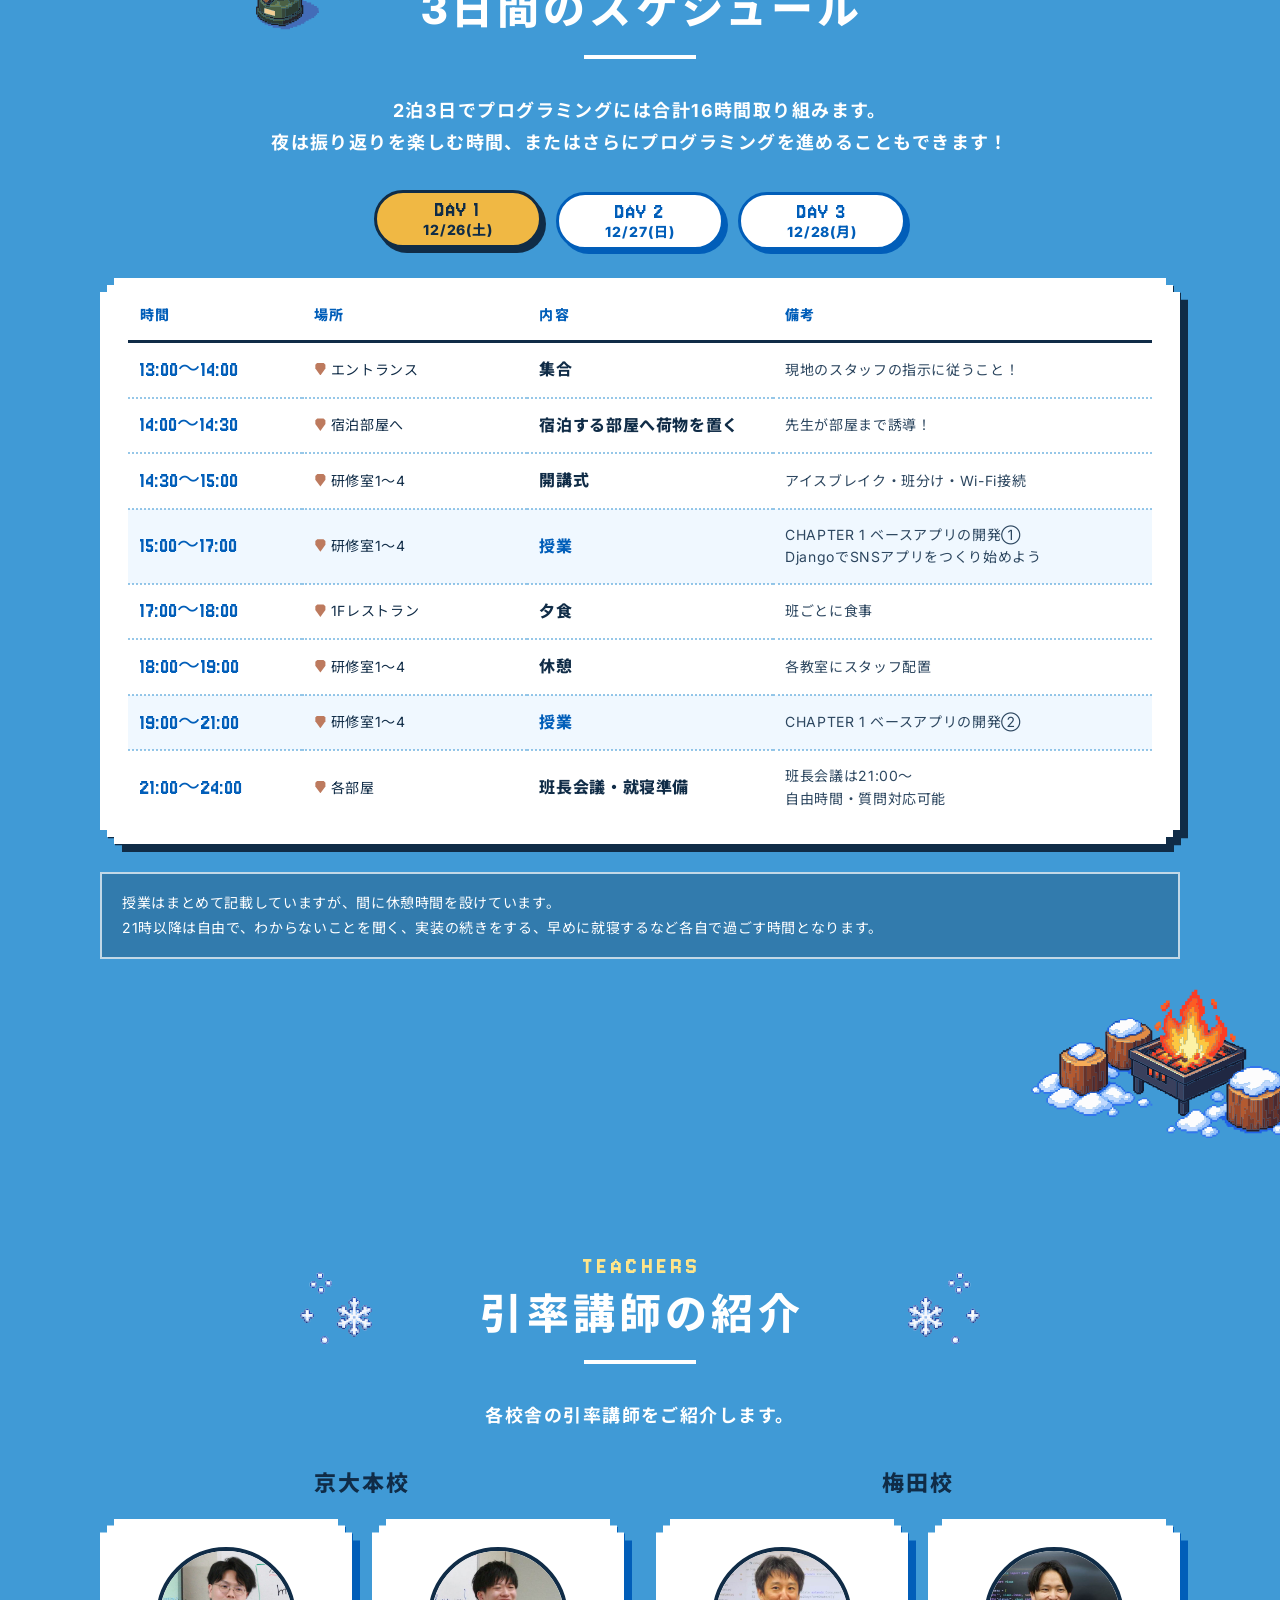
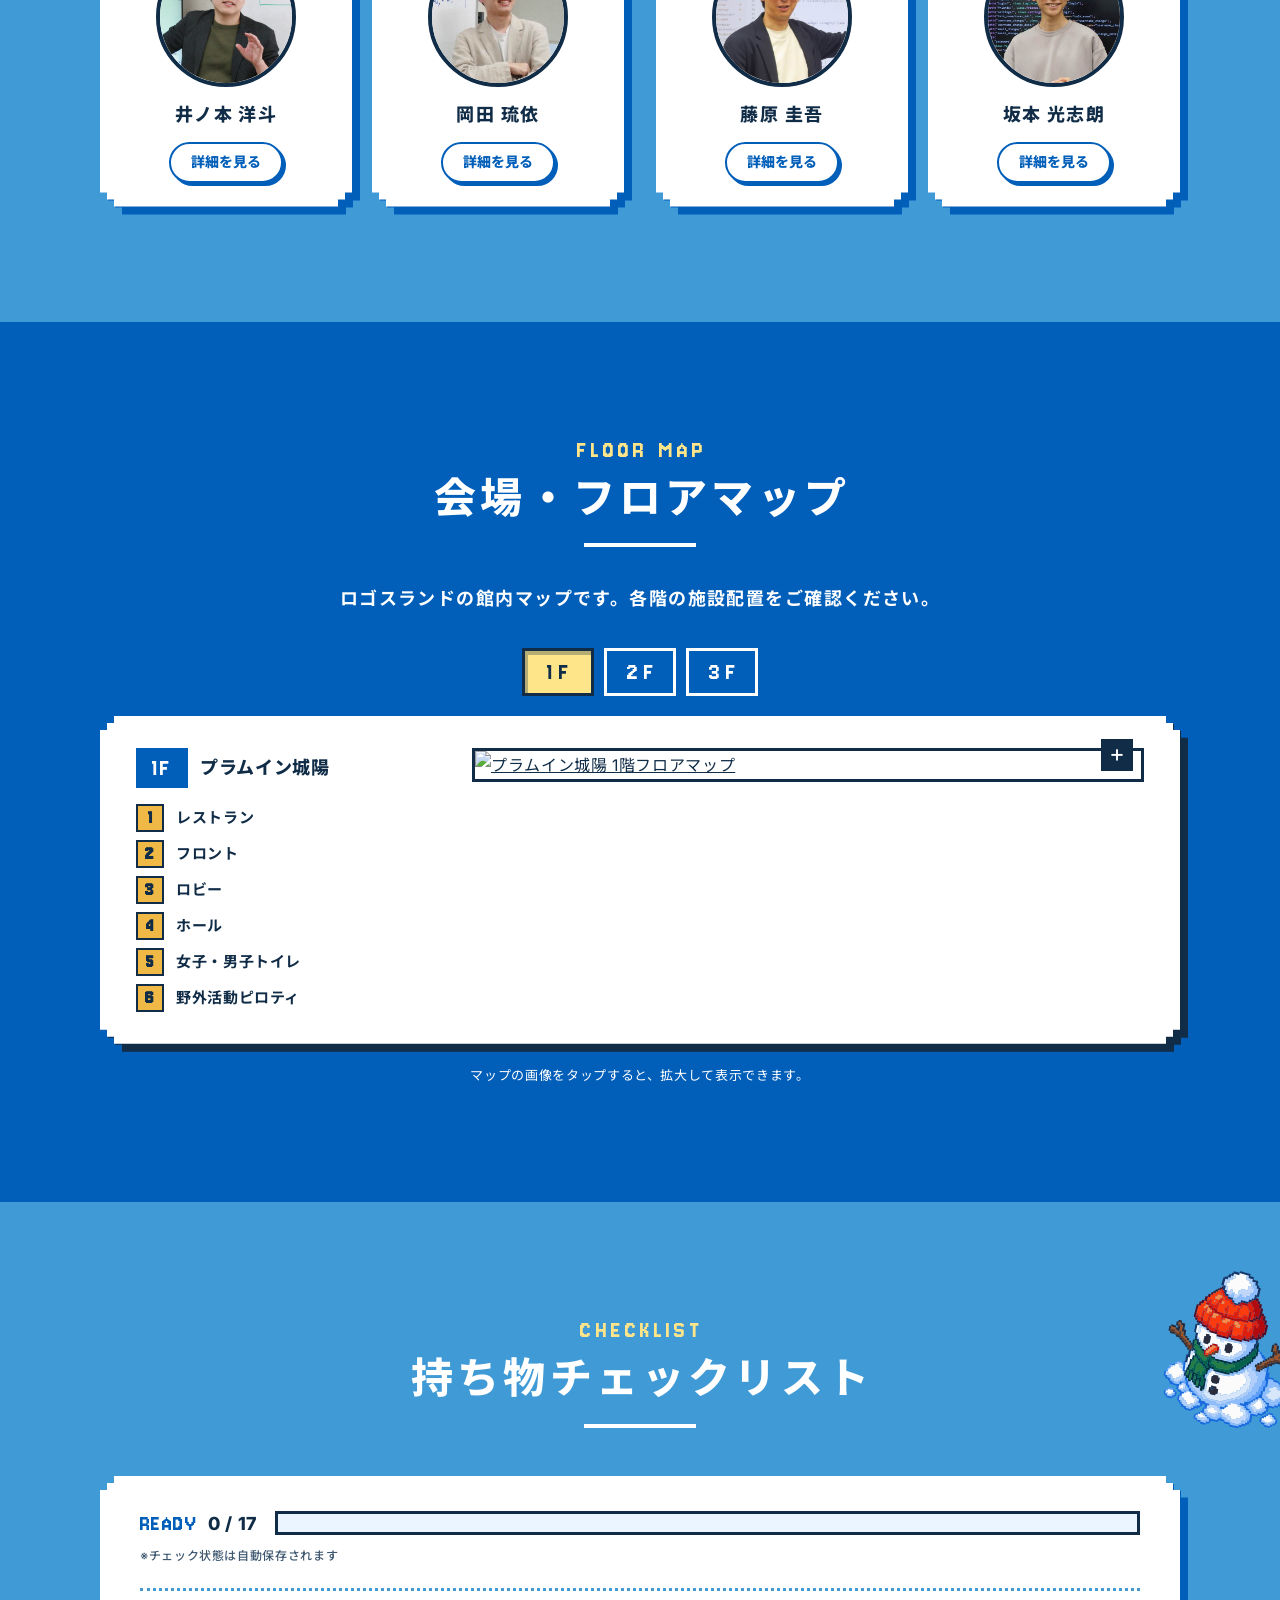
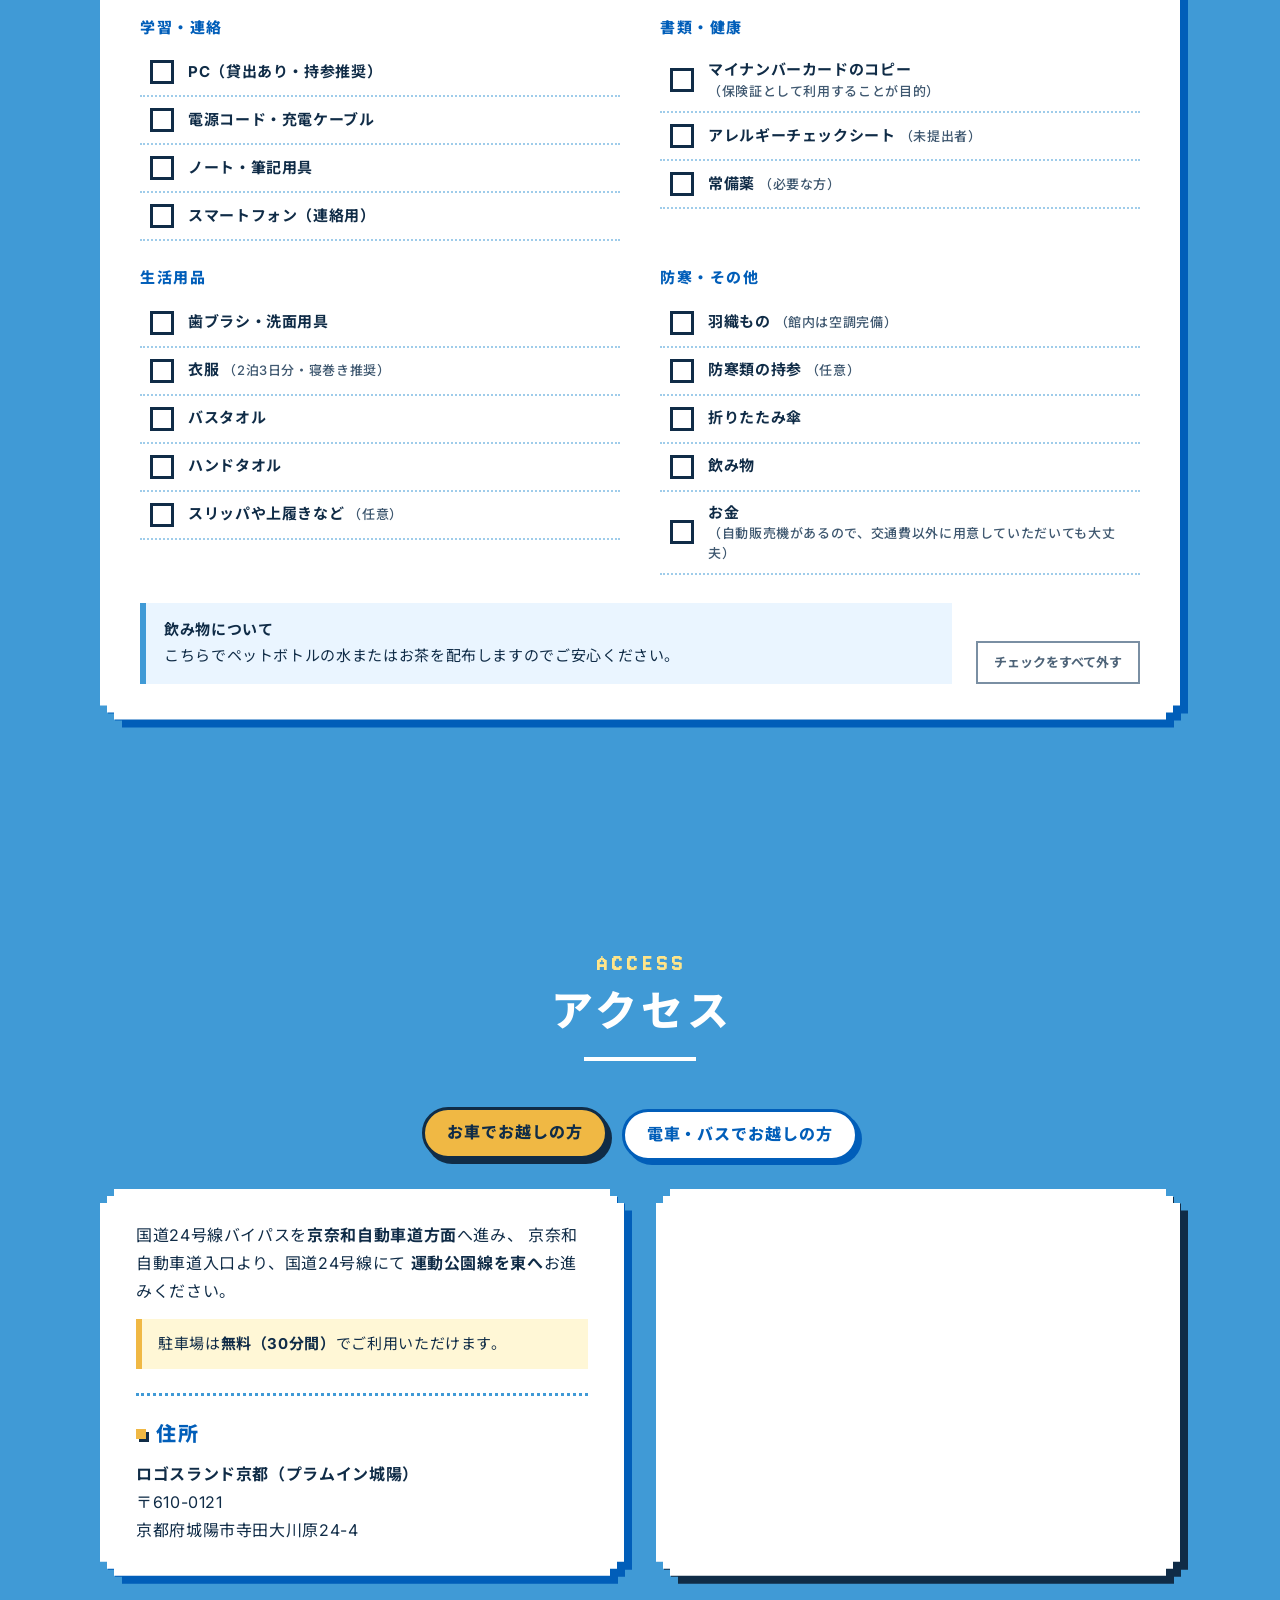
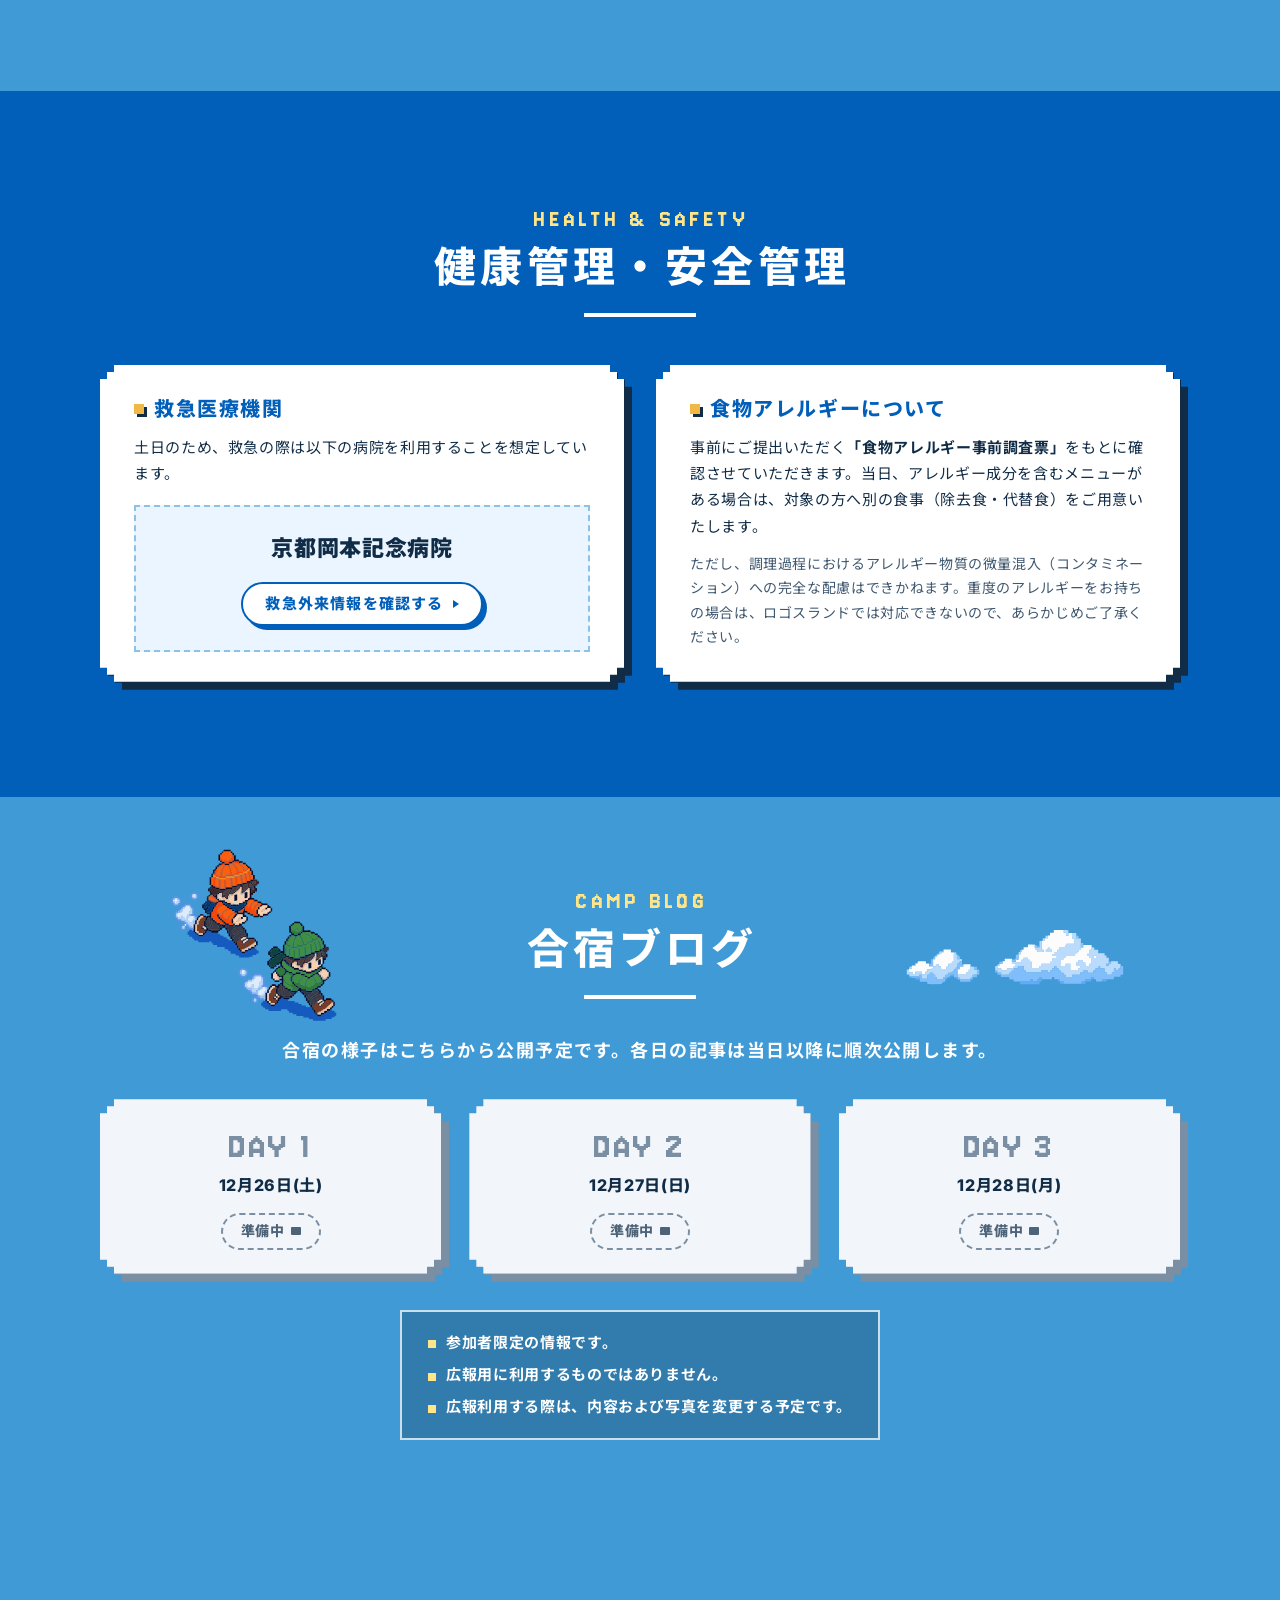
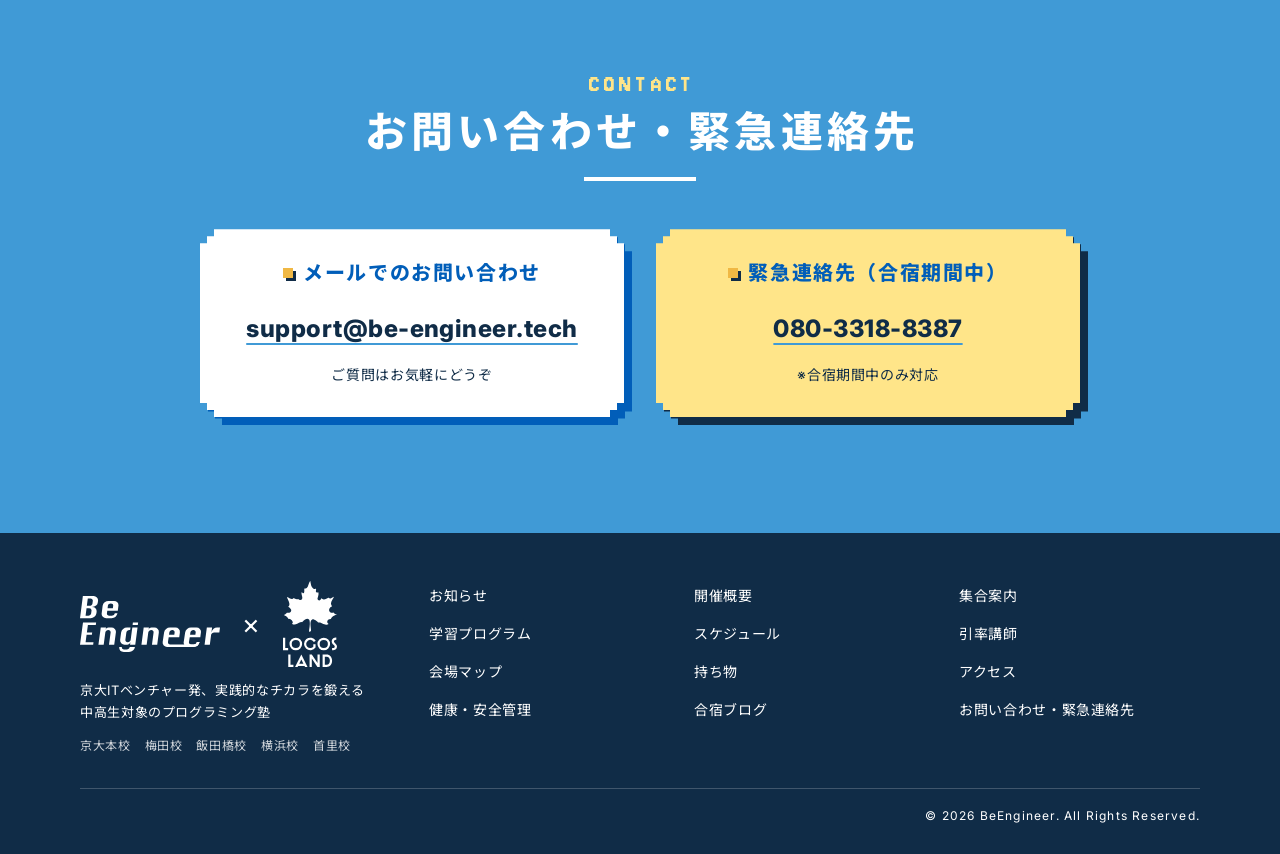
==== commit 63aec8b4: "OGP反映" ====
--- a/index.html
+++ b/index.html
@@ -5,6 +5,21 @@
     <meta name="viewport" content="width=device-width, initial-scale=1.0">
     <meta name="description" content="BeEngineer × LOGOS LAND プログラミングキャンプ 2026 冬の参加者向け案内ページ。2026年12月26日(土)〜28日(月)、ロゴスランド京都で開催。集合案内・スケジュール・持ち物・アクセスなどを掲載しています。">
     <title>合宿のご案内｜プログラミングキャンプ 2026 冬 | BeEngineer × LOGOS LAND</title>
+    <link rel="canonical" href="https://beengineer-organization.github.io/been_camp_2026_winter/">
+    <meta property="og:type" content="website">
+    <meta property="og:site_name" content="BeEngineer × LOGOS LAND">
+    <meta property="og:locale" content="ja_JP">
+    <meta property="og:title" content="合宿のご案内｜プログラミングキャンプ 2026 冬">
+    <meta property="og:description" content="BeEngineer × LOGOS LAND プログラミングキャンプ 2026 冬の参加者向け案内ページ。2026年12月26日(土)〜28日(月)、ロゴスランド京都で開催。集合案内・スケジュール・持ち物・アクセスなどを掲載しています。">
+    <meta property="og:url" content="https://beengineer-organization.github.io/been_camp_2026_winter/">
+    <meta property="og:image" content="https://beengineer-organization.github.io/been_camp_2026_winter/assets/ogp/ogp.png">
+    <meta property="og:image:width" content="1200">
+    <meta property="og:image:height" content="1200">
+    <meta property="og:image:alt" content="プログラミングキャンプ 2026 冬合宿のご案内。12月26日(土)から28日(月)、ロゴスランド京都、2泊3日。">
+    <meta name="twitter:card" content="summary_large_image">
+    <meta name="twitter:title" content="合宿のご案内｜プログラミングキャンプ 2026 冬">
+    <meta name="twitter:description" content="2026年12月26日(土)〜28日(月)、ロゴスランド京都で開催。集合案内・スケジュール・持ち物・アクセスを掲載しています。">
+    <meta name="twitter:image" content="https://beengineer-organization.github.io/been_camp_2026_winter/assets/ogp/ogp.png">
     <link rel="icon" type="image/svg+xml" href="assets/fav/favicon.svg">
     <link rel="preconnect" href="https://fonts.googleapis.com">
     <link rel="preconnect" href="https://fonts.gstatic.com" crossorigin>
